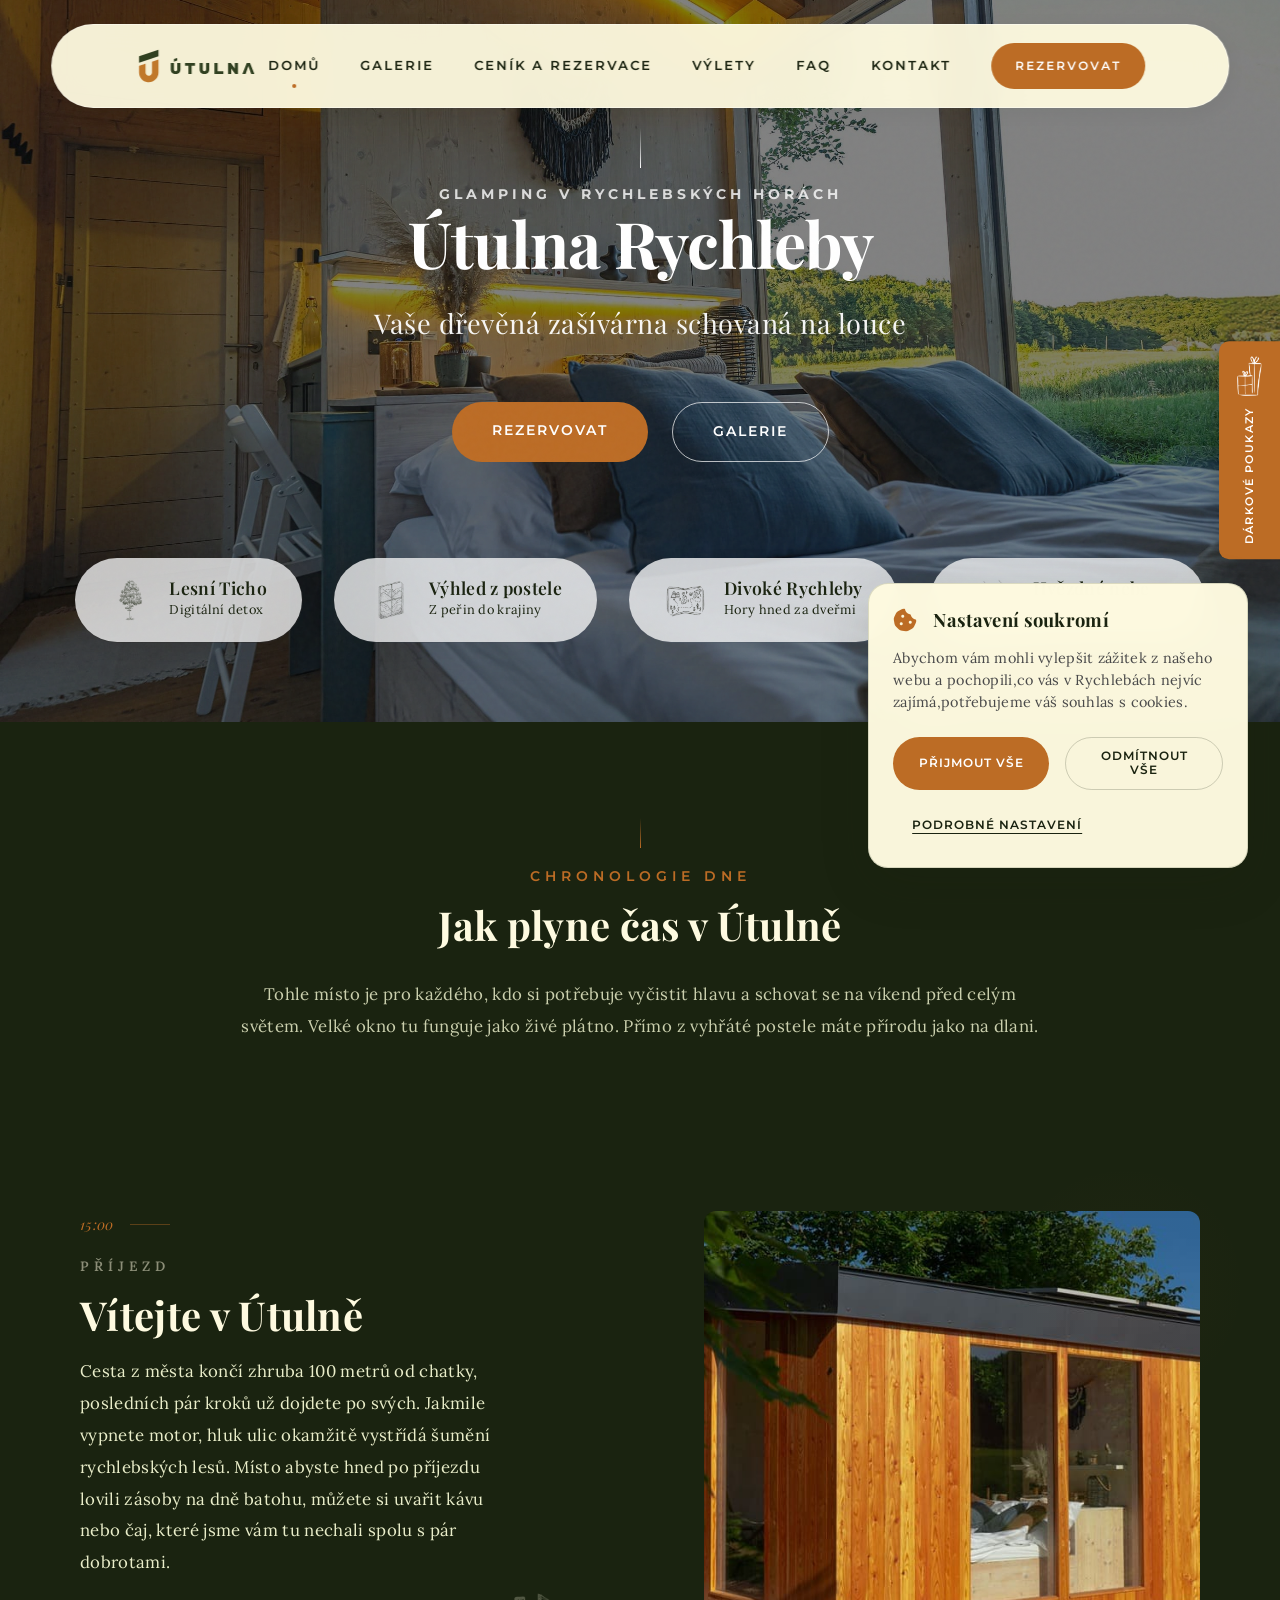
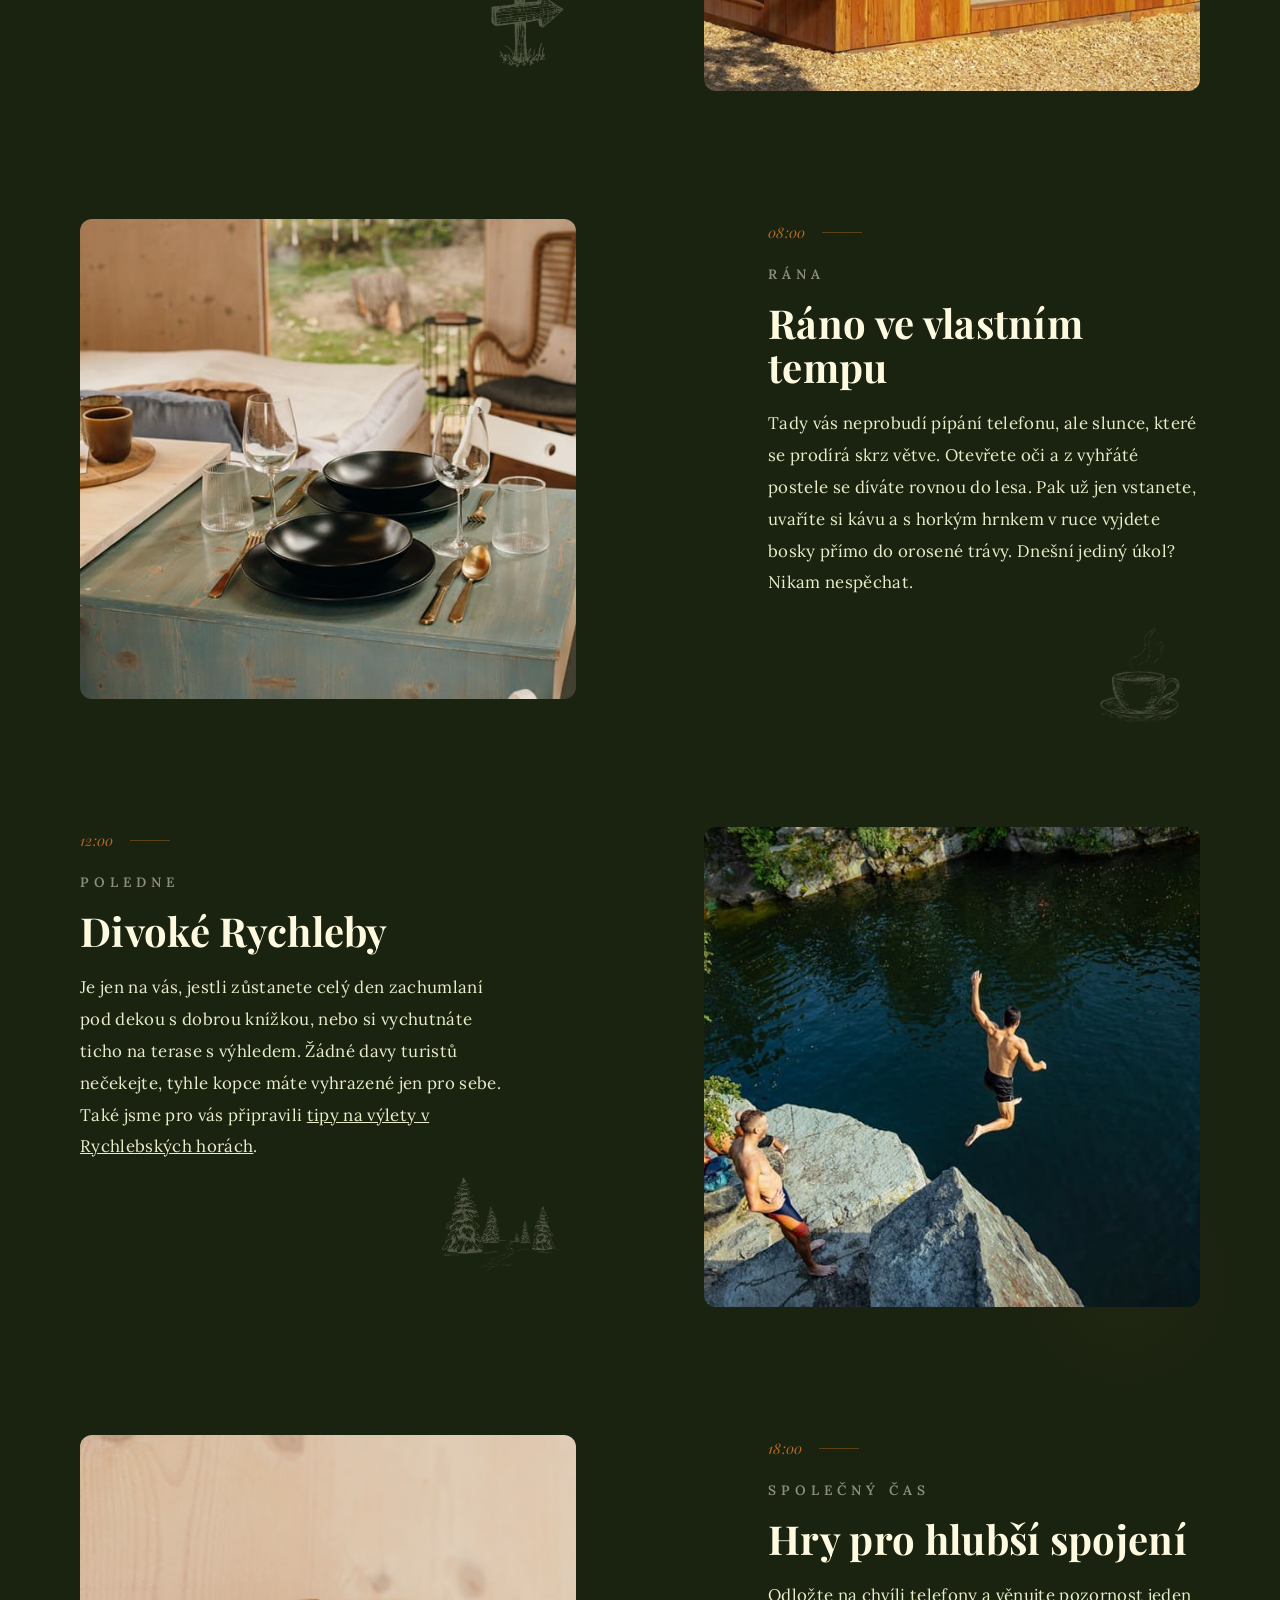
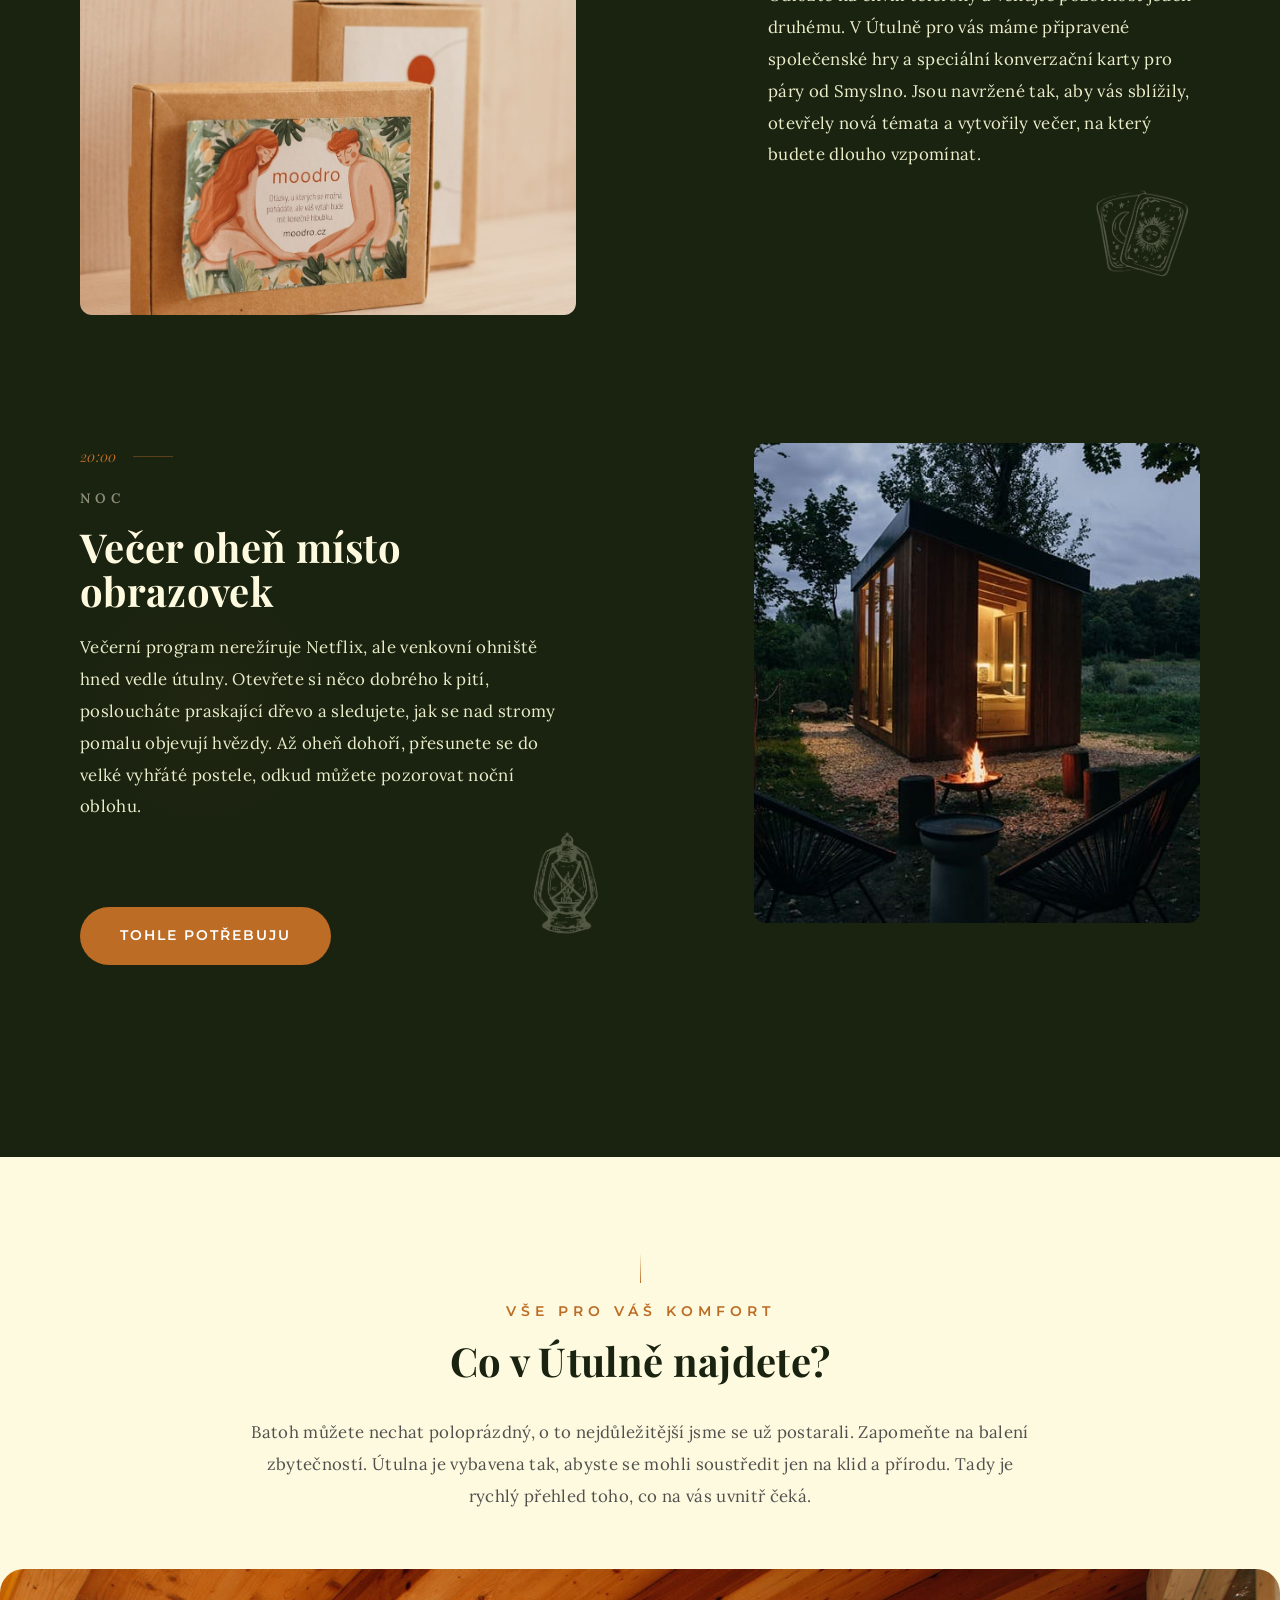
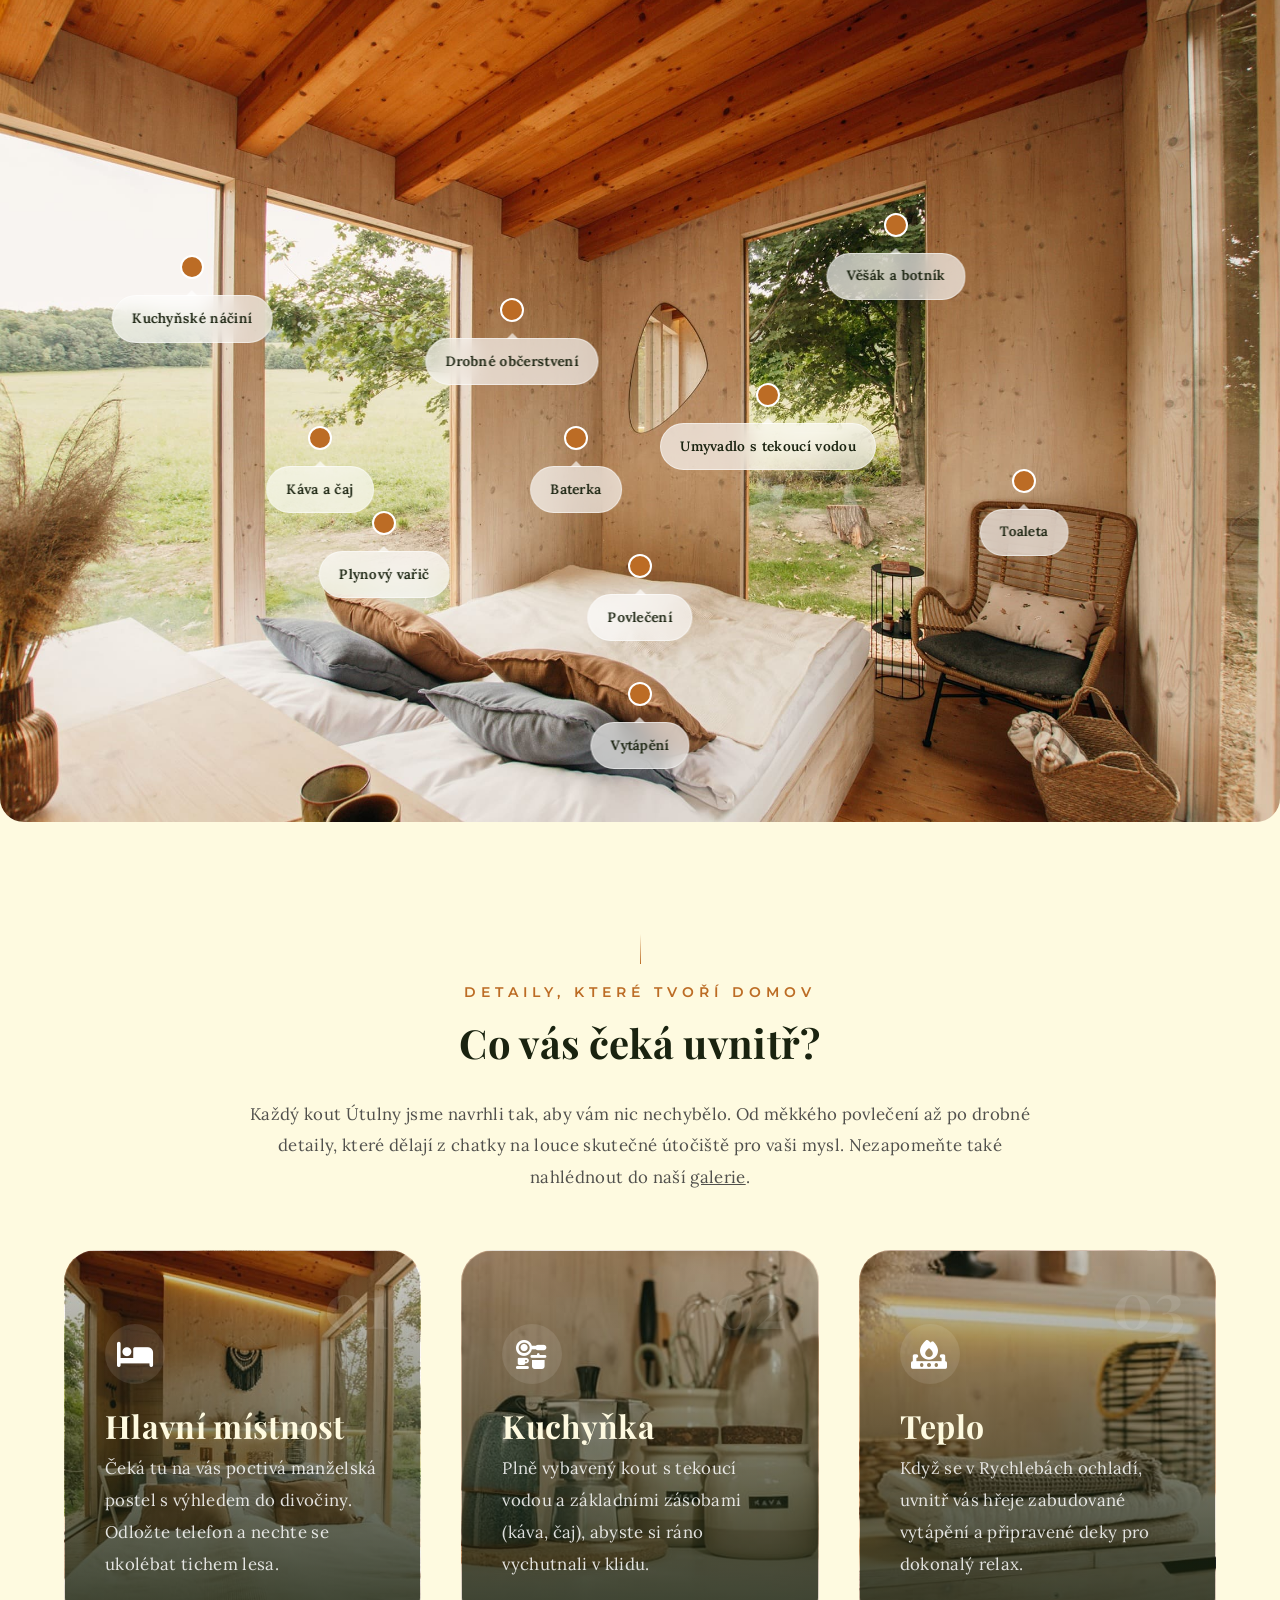
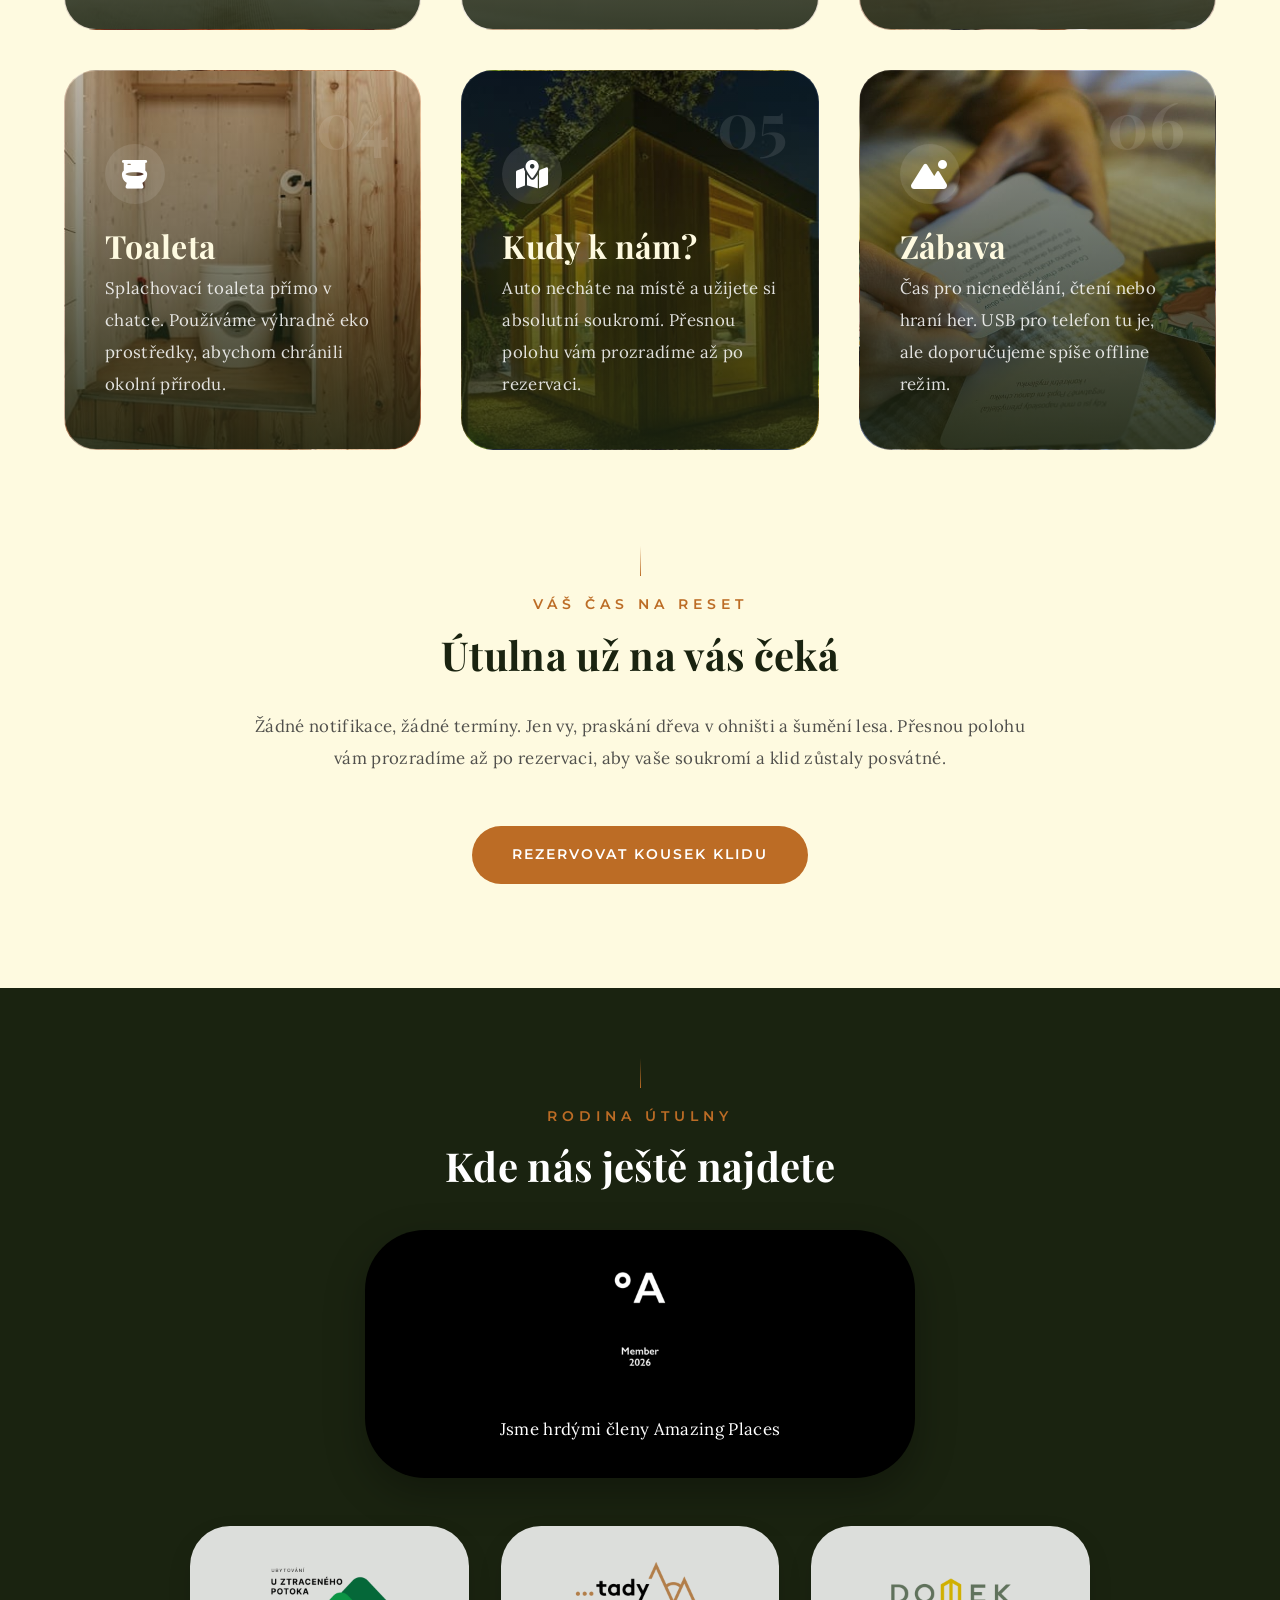
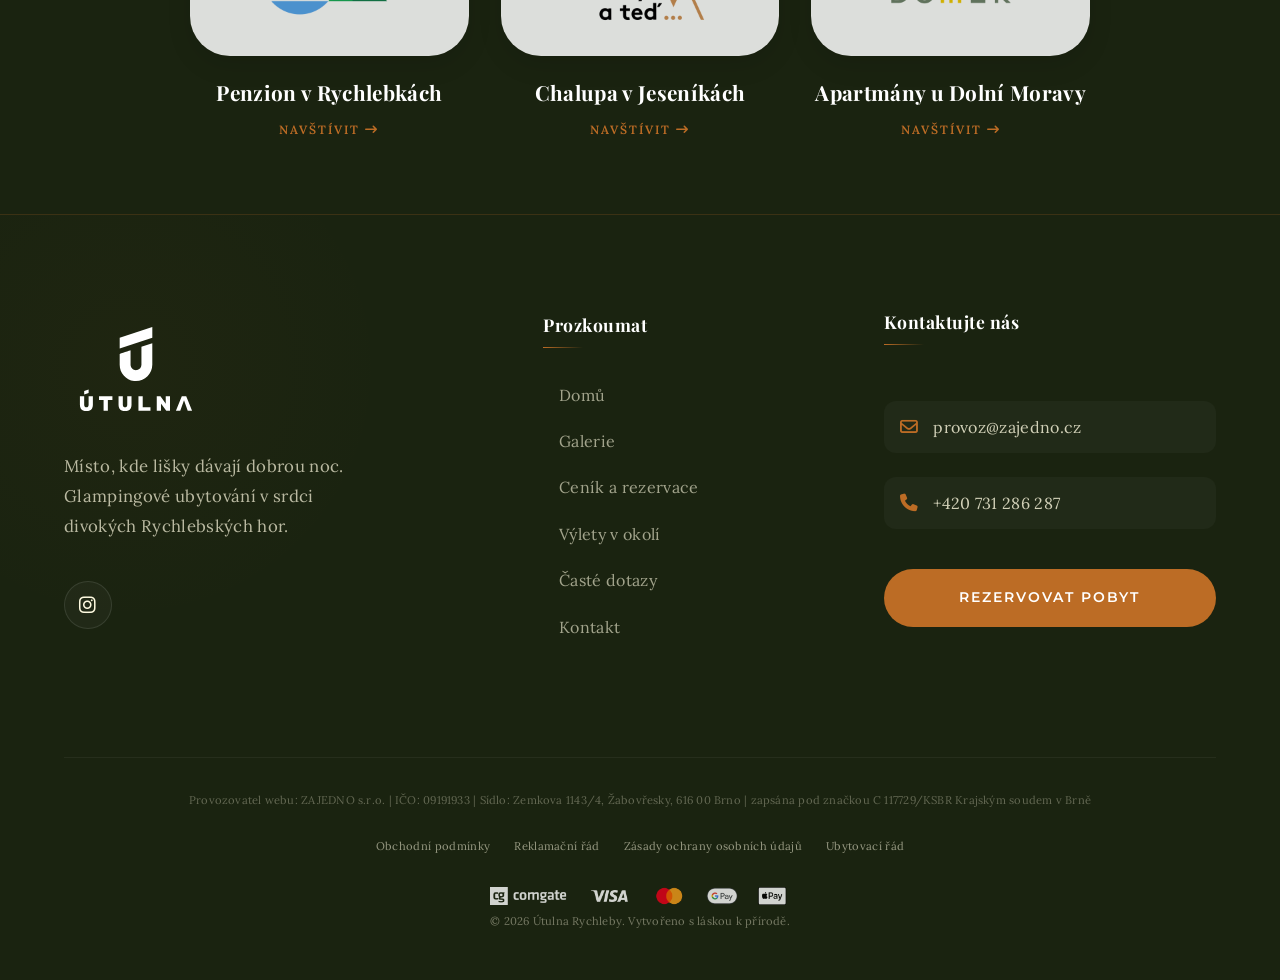
==== index.html @ 9d8ac763 "perf: WebP verze obrazku, rozmery img a poradi nadpisu Vykon: - Vygenerovany WebP verze vsech pouziv" ====
<!DOCTYPE html>
<html lang="cs">

<head>
    <meta charset="UTF-8">
    <meta name="viewport" content="width=device-width, initial-scale=1.0">
    <title>Útulna Rychleby | Glamping v divočině</title>
    <meta name="description"
        content="Netradiční ubytování v Rychlebských horách. Útulna schovaná na louce, bez notifikací, jen šumění lesa.">

    <!-- Preconnect for external resources -->
    <link rel="preconnect" href="https://fonts.googleapis.com">
    <link rel="preconnect" href="https://fonts.gstatic.com" crossorigin>
    <link rel="preconnect" href="https://cdnjs.cloudflare.com">

    <!-- Preload critical CSS -->
    <link rel="preload" href="css/style.min.css" as="style">

    <!-- Critical CSS - load synchronously -->
    <link rel="stylesheet" href="css/style.min.css">
    <link rel="stylesheet" href="css/cookie-banner.min.css">

    <!-- Favicon -->
    <link rel="icon" type="image/svg+xml" href="favicon.svg">

    <!-- Non-critical CSS - load asynchronously -->
    <link rel="preload" as="style" href="https://fonts.googleapis.com/css2?family=Lora:wght@400;500;600&family=Montserrat:wght@300;400;600&family=Playfair+Display:ital,wght@0,400;0,700;1,400&display=swap">
    <link rel="preload" as="style" href="https://cdnjs.cloudflare.com/ajax/libs/font-awesome/6.4.0/css/all.min.css" crossorigin="anonymous">
    <link rel="stylesheet" href="https://cdnjs.cloudflare.com/ajax/libs/font-awesome/6.4.0/css/all.min.css" media="print" data-async-css integrity="sha512-iecdLmaskl7CVkqkXNQ/ZH/XLlvWZOJyj7Yy7tcenmpD1ypASozpmT/E0iPtmFIB46ZmdtAc9eNBvH0H/ZpiBw==" crossorigin="anonymous" referrerpolicy="no-referrer">
    <noscript><link rel="stylesheet" href="https://cdnjs.cloudflare.com/ajax/libs/font-awesome/6.4.0/css/all.min.css" integrity="sha512-iecdLmaskl7CVkqkXNQ/ZH/XLlvWZOJyj7Yy7tcenmpD1ypASozpmT/E0iPtmFIB46ZmdtAc9eNBvH0H/ZpiBw==" crossorigin="anonymous" referrerpolicy="no-referrer"></noscript>
    <link href="https://fonts.googleapis.com/css2?family=Lora:wght@400;500;600&family=Montserrat:wght@300;400;600&family=Playfair+Display:ital,wght@0,400;0,700;1,400&display=swap" rel="stylesheet" media="print" data-async-css>
    <noscript><link
        href="https://fonts.googleapis.com/css2?family=Lora:wght@400;500;600&family=Montserrat:wght@300;400;600&family=Playfair+Display:ital,wght@0,400;0,700;1,400&display=swap"
        rel="stylesheet"></noscript>
    <script src="js/async-css.min.js" defer></script>

    <link rel="canonical" href="https://utulna-rychleby.cz/">

    <!-- Open Graph -->
    <meta property="og:type" content="website">
    <meta property="og:url" content="https://utulna-rychleby.cz/">
    <meta property="og:title" content="Útulna Rychleby | Glamping v divočině">
    <meta property="og:description" content="Netradiční ubytování v Rychlebských horách. Útulna schovaná na louce, bez notifikací, jen šumění lesa.">
    <meta property="og:image" content="https://utulna-rychleby.cz/Obrazky/nahled%20socialni%20site.jpg">
    <meta property="og:locale" content="cs_CZ">
    <script src="js/consent-init.min.js"></script>

    <!-- Structured Data -->
    <script type="application/ld+json">
    {
      "@context": "https://schema.org",
      "@graph": [
        {
          "@type": "WebSite",
          "@id": "https://utulna-rychleby.cz/#website",
          "url": "https://utulna-rychleby.cz",
          "name": "Útulna Rychleby",
          "description": "Netradiční ubytování v Rychlebských horách. Útulna schovaná na louce, bez notifikací, jen šumění lesa.",
          "inLanguage": "cs"
        },
        {
          "@type": "Campground",
          "@id": "https://utulna-rychleby.cz/#business",
          "name": "Útulna Rychleby",
          "description": "Glampingové ubytování v srdci divokých Rychlebských hor. Dřevěná chatka na louce pro dva, s ohništěm, kuchyňkou a výhledem do lesa.",
          "url": "https://utulna-rychleby.cz",
          "telephone": "+420731286287",
          "email": "provoz@zajedno.cz",
          "image": "https://utulna-rychleby.cz/Obrazky/uvodni.jpeg",
          "priceRange": "2550 CZK / noc",
          "address": {
            "@type": "PostalAddress",
            "addressLocality": "Vápenná",
            "postalCode": "790 64",
            "addressCountry": "CZ",
            "addressRegion": "Olomoucký kraj"
          },
          "geo": {
            "@type": "GeoCoordinates",
            "latitude": "50.2833",
            "longitude": "17.0600"
          },
          "amenityFeature": [
            { "@type": "LocationFeatureSpecification", "name": "Ohniště", "value": true },
            { "@type": "LocationFeatureSpecification", "name": "Kuchyňka", "value": true },
            { "@type": "LocationFeatureSpecification", "name": "Ložnice pro 2 osoby", "value": true },
            { "@type": "LocationFeatureSpecification", "name": "Toaleta", "value": true },
            { "@type": "LocationFeatureSpecification", "name": "Vytápění", "value": true },
            { "@type": "LocationFeatureSpecification", "name": "USB nabíjení", "value": true }
          ],
          "numberOfRooms": 1,
          "petsAllowed": false,
          "sameAs": [
            "https://www.facebook.com",
            "https://www.instagram.com"
          ]
        },
        {
          "@type": "BreadcrumbList",
          "itemListElement": [
            {
              "@type": "ListItem",
              "position": 1,
              "name": "Domů",
              "item": "https://utulna-rychleby.cz"
            }
          ]
        }
      ]
    }
    </script>
</head>

<body>

    <!-- Floating Voucher Side Tab -->
    <a href="darkove-poukazy.html" class="voucher-side-tab" aria-label="Dárkové poukazy">
        <img src="Obrazky/ikona darkove poukazy.png" alt="" aria-hidden="true" width="486" height="513">
        <span>Dárkové poukazy</span>
    </a>

    <header>
        <div class="container nav-container">
            <a href="/" class="logo">
                <img src="Obrazky/Utulna loho do hlavicky.svg" alt="Útulna Rychleby">
            </a>
            <div class="hamburger">
                <span></span>
                <span></span>
                <span></span>
            </div>
            <nav class="nav-menu">
                <a href="/" class="nav-link active">Domů</a>
                <a href="galerie.html" class="nav-link">Galerie</a>
                <a href="cenik.html" class="nav-link">Ceník a rezervace</a>
                <a href="tipy-na-vylety.html" class="nav-link">Výlety</a>
                <a href="caste-dotazy.html" class="nav-link">FAQ</a>
                <a href="kontakt.html" class="nav-link">Kontakt</a>
                <a href="cenik.html#booking-section" class="nav-link btn btn-primary">Rezervovat</a>
            </nav>
        </div>
    </header>

    <main>
        <!-- Unified Cinematic Hero -->
        <section class="subpage-hero hero-home">
            <div class="container fade-in">
                <div class="editorial-line"></div>
                <h1 class="editorial-tag">Glamping v Rychlebských horách</h1>
                <h2>Útulna Rychleby</h2>
                <h3 class="hero-lead">Vaše dřevěná zašívárna schovaná na louce</h3>
                <div class="hero-btns">
                    <a href="cenik.html#booking-section" class="btn btn-primary">Rezervovat</a>
                    <a href="galerie.html" class="btn btn-secondary">Galerie</a>
                </div>

                <!-- Interactive Nature Features -->
                <div class="hero-features">
                    <a href="#welcome" class="feature-pill">
                        <div class="feature-circle">
                            <img src="Obrazky/ikona 1.png" alt="" aria-hidden="true" width="486" height="513">
                        </div>
                        <div class="feature-text">
                            <h4>Lesní Ticho</h4>
                            <span>Digitální detox</span>
                        </div>
                    </a>

                    <a href="#morning" class="feature-pill">
                        <div class="feature-circle">
                            <img src="Obrazky/ikona 2.png" alt="" aria-hidden="true" width="486" height="513">
                        </div>
                        <div class="feature-text">
                            <h4>Výhled z postele</h4>
                            <span>Z peřin do krajiny</span>
                        </div>
                    </a>

                    <a href="#nature" class="feature-pill">
                        <div class="feature-circle">
                            <img src="Obrazky/ikona 3.png" alt="" aria-hidden="true" width="486" height="513">
                        </div>
                        <div class="feature-text">
                            <h4>Divoké Rychleby</h4>
                            <span>Hory hned za dveřmi</span>
                        </div>
                    </a>

                    <a href="#evening" class="feature-pill">
                        <div class="feature-circle">
                            <img src="Obrazky/ikona 4.png" alt="" aria-hidden="true" width="486" height="513">
                        </div>
                        <div class="feature-text">
                            <h4>Hvězdné nebe</h4>
                            <span>Bez světelného smogu</span>
                        </div>
                    </a>
                </div>
        </section>



        <!-- The Experience: Editorial Story Section -->
        <section id="experience-lifestyle" class="ref-timeline">
            <div class="ref-wrapper">
                <div class="editorial-header fade-in">
                    <div class="editorial-line"></div>
                    <span class="editorial-tag">Chronologie dne</span>
                    <h2>Jak plyne čas v Útulně</h2>
                    <div class="editorial-intro">

                        <p>Tohle místo je pro každého, kdo si potřebuje vyčistit hlavu a schovat se na víkend před celým
                            světem. Velké okno tu funguje jako živé plátno. Přímo z vyhřáté postele máte přírodu jako na
                            dlani.</p>
                    </div>
                </div>

                <!-- Timeline removed per user request -->

                <!-- STEP 1: Top Left Text, Top Right Image -->
                <div id="welcome" class="ref-item item-1 fade-in">
                    <div class="ref-text-box">
                        <div class="time-tag">15:00</div>
                        <span class="ref-label">Příjezd</span>
                        <h3>Vítejte v Útulně</h3>
                        <p>Cesta z města končí zhruba 100 metrů od chatky, posledních pár kroků už dojdete po svých.
                            Jakmile vypnete motor, hluk ulic okamžitě vystřídá šumění
                            rychlebských lesů. Místo abyste hned po příjezdu lovili zásoby na dně batohu, můžete si
                            uvařit kávu nebo čaj, které jsme vám tu nechali spolu s pár dobrotami.</p>
                        <img src="Obrazky/ikona vitejte.png" alt="" aria-hidden="true" class="ref-icon-img" loading="lazy" width="486" height="513">
                    </div>
                    <div class="ref-img-box">
                        <img src="Obrazky/vitejte%20v%20utulne.jpeg" alt="Vítejte v Útulně"
                            class="vertical-img shadow-img" loading="lazy" width="843" height="562">
                    </div>
                </div>

                <!-- STEP 2: Middle Right Text, Middle Left Image -->
                <div id="morning" class="ref-item item-2 fade-in">
                    <div class="ref-img-box">
                        <img src="Obrazky/rano%20ve%20vlastnim%20tempu.jpeg" alt="Ráno ve vlastním tempu"
                            class="landscape-img shadow-img" loading="lazy" width="859" height="572">
                    </div>
                    <div class="ref-text-box text-right-align">
                        <div class="time-tag">08:00</div>
                        <span class="ref-label">Rána</span>
                        <h3>Ráno ve vlastním tempu</h3>
                        <p>Tady vás neprobudí pípání telefonu, ale slunce, které se prodírá skrz větve. Otevřete oči a z
                            vyhřáté postele se díváte rovnou do lesa. Pak už jen vstanete, uvaříte si kávu a s horkým
                            hrnkem v ruce vyjdete bosky přímo do orosené trávy. Dnešní jediný úkol? Nikam nespěchat.</p>
                        <img src="Obrazky/ikona rano ve vlastnim tempu.png" alt="" aria-hidden="true" class="ref-icon-img" loading="lazy" width="486" height="513">
                    </div>
                </div>

                <!-- STEP 3: Bottom Left Text, Bottom Right Image -->
                <div id="nature" class="ref-item item-3 fade-in">
                    <div class="ref-text-box">
                        <div class="time-tag">12:00</div>
                        <span class="ref-label">Poledne</span>
                        <h3>Divoké Rychleby</h3>
                        <p>Je jen na vás, jestli zůstanete celý den zachumlaní pod dekou s dobrou knížkou, nebo si
                            vychutnáte ticho na terase s výhledem. Žádné davy turistů nečekejte, tyhle kopce máte
                            vyhrazené jen pro sebe. Také jsme pro vás připravili <a href="tipy-na-vylety.html"
                                style="color: inherit; text-decoration: underline;">tipy na výlety v Rychlebských
                                horách</a>.</p>
                        <img src="Obrazky/ikona divoke rychleby.png" alt="" aria-hidden="true" class="ref-icon-img" loading="lazy" width="486" height="513">
                    </div>
                    <div class="ref-img-box">
                        <img src="Obrazky/zatopene%20lomy.jpeg" alt="Zatopené lomy v Rychlebech"
                            class="vertical-img shadow-img" loading="lazy" width="825" height="550">
                    </div>
                </div>

                <!-- STEP 4: Společenské hry -->
                <div class="ref-item item-4 fade-in">
                    <div class="ref-img-box">
                        <img src="Obrazky/hry%20pro%20pary.jpeg" alt="Společenské hry v Útulně"
                            class="landscape-img shadow-img" loading="lazy" width="1145" height="1717">
                    </div>
                    <div class="ref-text-box text-right-align">
                        <div class="time-tag">18:00</div>
                        <span class="ref-label">Společný čas</span>
                        <h3>Hry pro hlubší spojení</h3>
                        <p>Odložte na chvíli telefony a věnujte pozornost jeden druhému. V Útulně pro vás máme
                            připravené společenské hry a speciální konverzační karty pro páry od Smyslno. Jsou navržené
                            tak, aby vás sblížily, otevřely nová témata a vytvořily večer, na který budete dlouho
                            vzpomínat.</p>
                        <img src="Obrazky/ikona hry pro hlubsi spojeni .png" alt="" aria-hidden="true" class="ref-icon-img" loading="lazy" width="486" height="513">
                    </div>
                </div>

                <!-- STEP 5: Ohniště -->
                <div id="evening" class="ref-item item-5 fade-in">
                    <div class="ref-text-box">
                        <div class="time-tag">20:00</div>
                        <span class="ref-label">Noc</span>
                        <h3>Večer oheň místo obrazovek</h3>
                        <p>Večerní program nerežíruje Netflix, ale venkovní ohniště hned vedle útulny. Otevřete si něco
                            dobrého k pití, posloucháte praskající dřevo a sledujete, jak se nad stromy pomalu objevují
                            hvězdy. Až oheň dohoří, přesunete se do velké vyhřáté postele, odkud můžete pozorovat noční
                            oblohu.</p>
                        <img src="Obrazky/ikona ohen misto obrazovek.png" alt="" aria-hidden="true" class="ref-icon-img" loading="lazy" width="486" height="513">
                    </div>
                    <div class="ref-img-box">
                        <img src="Obrazky/ohen%20misto%20obrazovek.jpeg" alt="Oheň místo obrazovek"
                            class="landscape-img shadow-img" loading="lazy" width="823" height="548">
                    </div>
                    <a href="cenik.html" class="btn btn-primary story-btn">Tohle potřebuju</a>
                </div>

            </div>
        </section>

        <!-- Features Header: Editorial Lead -->
        <section id="features-intro" class="container fade-in">
            <div class="editorial-header">
                <div class="editorial-line"></div>
                <span class="editorial-tag">Vše pro váš komfort</span>
                <h2 class="text-center">Co v Útulně najdete?</h2>
                <div class="editorial-intro">
                    <p>Batoh můžete nechat poloprázdný, o to nejdůležitější jsme se už postarali. Zapomeňte na balení
                        zbytečností. Útulna je vybavena tak, abyste se mohli soustředit jen na klid a přírodu. Tady je
                        rychlý přehled toho, co na vás uvnitř čeká.</p>
                </div>
            </div>
        </section>

        <!-- Pin Spotlight Section (Full Width) -->
        <section class="pin-section fade-in">
            <div style="position: relative;">
                <img src="Obrazky/piny.jpeg" alt="Vybavení Útulny" class="pin-bg-img" loading="lazy" width="2281" height="1520">

                <!-- 1. Kuchyňské náčiní -->
                <div id="pin-kuchyne" class="pin-marker" style="top: 35%; left: 15%;">
                    <div class="pin-dot"></div>
                    <div class="pin-label">Kuchyňské náčiní</div>
                </div>
                <!-- 2. Káva a čaj -->
                <div id="pin-kava" class="pin-marker" style="top: 55%; left: 25%;">
                    <div class="pin-dot"></div>
                    <div class="pin-label">Káva a čaj</div>
                </div>
                <!-- 3. Plynový vařič -->
                <div id="pin-varic" class="pin-marker" style="top: 65%; left: 30%;">
                    <div class="pin-dot"></div>
                    <div class="pin-label">Plynový vařič</div>
                </div>
                <!-- 4. Toaleta -->
                <div id="pin-toaleta" class="pin-marker" style="top: 60%; left: 80%;">
                    <div class="pin-dot"></div>
                    <div class="pin-label">Toaleta</div>
                </div>
                <!-- 5. Drobné občerstvení -->
                <div id="pin-obcerstveni" class="pin-marker" style="top: 40%; left: 40%;">
                    <div class="pin-dot"></div>
                    <div class="pin-label">Drobné občerstvení</div>
                </div>
                <!-- 6. Povlečení -->
                <div id="pin-povleceni" class="pin-marker" style="top: 70%; left: 50%;">
                    <div class="pin-dot"></div>
                    <div class="pin-label">Povlečení</div>
                </div>
                <!-- 7. Umyvadlo s tekoucí vodou -->
                <div id="pin-voda" class="pin-marker" style="top: 50%; left: 60%;">
                    <div class="pin-dot"></div>
                    <div class="pin-label">Umyvadlo s tekoucí vodou</div>
                </div>
                <!-- 8. Vytápění -->
                <div id="pin-vytapeni" class="pin-marker" style="top: 85%; left: 50%;">
                    <div class="pin-dot"></div>
                    <div class="pin-label">Vytápění</div>
                </div>
                <!-- 9. Věšák a botník -->
                <div id="pin-vesak" class="pin-marker" style="top: 30%; left: 70%;">
                    <div class="pin-dot"></div>
                    <div class="pin-label">Věšák a botník</div>
                </div>
                <!-- 10. Baterka -->
                <div id="pin-baterka" class="pin-marker" style="top: 55%; left: 45%;">
                    <div class="pin-dot"></div>
                    <div class="pin-label">Baterka</div>
                </div>
            </div>
        </section>

        <!-- Interior Intro: Editorial Transition -->
        <section id="amenities-intro" class="container fade-in" style="padding-top: 5rem; margin-bottom: 0;">
            <div class="editorial-header">
                <div class="editorial-line"></div>
                <span class="editorial-tag">Detaily, které tvoří domov</span>
                <h2>Co vás čeká uvnitř?</h2>
                <div class="editorial-intro">
                    <p>Každý kout Útulny jsme navrhli tak, aby vám nic nechybělo. Od měkkého povlečení až po drobné
                        detaily, které dělají z chatky na louce skutečné útočiště pro vaši mysl. Nezapomeňte také
                        nahlédnout do naší <a href="galerie.html"
                            style="color: inherit; text-decoration: underline;">galerie</a>.</p>
                </div>
            </div>
        </section>

        <!-- Detailed Amenities Info Section (Cinematic Gallery Style) -->
        <section class="details-section container fade-in">
            <div class="details-grid">
                <div class="detail-block" style="background-image: url('Obrazky/hlavni%20mistnost.jpeg');">
                    <span class="block-number">01</span>
                    <i class="fa-solid fa-bed"></i>
                    <h3>Hlavní místnost</h3>
                    <p>Čeká tu na vás poctivá manželská postel s výhledem do divočiny. Odložte telefon a nechte se
                        ukolébat tichem lesa.</p>
                </div>

                <div class="detail-block" style="background-image: url('Obrazky/kuchynka.jpeg');">
                    <span class="block-number">02</span>
                    <i class="fa-solid fa-kitchen-set"></i>
                    <h3>Kuchyňka</h3>
                    <p>Plně vybavený kout s tekoucí vodou a základními zásobami (káva, čaj), abyste si ráno
                        vychutnali v klidu.</p>
                </div>

                <div class="detail-block" style="background-image: url('Obrazky/teplo.jpg');">
                    <span class="block-number">03</span>
                    <i class="fa-solid fa-fire-burner"></i>
                    <h3>Teplo</h3>
                    <p>Když se v Rychlebách ochladí, uvnitř vás hřeje zabudované vytápění a připravené deky pro dokonalý
                        relax.</p>
                </div>

                <div class="detail-block" style="background-image: url('Obrazky/toaleta.jpg');">
                    <span class="block-number">04</span>
                    <i class="fa-solid fa-toilet"></i>
                    <h3>Toaleta</h3>
                    <p>Splachovací toaleta přímo v chatce. Používáme výhradně eko prostředky, abychom chránili okolní
                        přírodu.</p>
                </div>

                <div class="detail-block" style="background-image: url('Obrazky/kudy%20k%20nam.jpeg');">
                    <span class="block-number">05</span>
                    <i class="fa-solid fa-map-location-dot"></i>
                    <h3>Kudy k nám?</h3>
                    <p>Auto necháte na místě a užijete si absolutní soukromí. Přesnou polohu vám prozradíme až po
                        rezervaci.</p>
                </div>

                <div class="detail-block" style="background-image: url('Obrazky/zabava.jpeg');">
                    <span class="block-number">06</span>
                    <i class="fa-solid fa-mountain-sun"></i>
                    <h3>Zábava</h3>
                    <p>Čas pro nicnedělání, čtení nebo hraní her. USB pro telefon tu je, ale doporučujeme spíše offline
                        režim.</p>
                </div>
            </div>
        </section>

        <section class="footer-cta-editorial fade-in">
            <div class="container">
                <div class="editorial-header">
                    <div class="editorial-line"></div>
                    <span class="editorial-tag">Váš čas na reset</span>
                    <h2>Útulna už na vás čeká</h2>
                    <div class="editorial-intro">
                        <p>Žádné notifikace, žádné termíny. Jen vy, praskání dřeva v ohništi a šumění lesa. Přesnou
                            polohu
                            vám prozradíme až po rezervaci, aby vaše soukromí a klid zůstaly posvátné.</p>
                    </div>
                    <div class="editorial-cta-wrapper">
                        <a href="cenik.html#booking-section" class="btn btn-primary">Rezervovat kousek klidu</a>
                    </div>
                </div>
            </div>
        </section>

        <section class="partners-premium-section fade-in">
            <div class="container">
                <div class="editorial-header">
                    <div class="editorial-line"></div>
                    <span class="editorial-tag">Rodina Útulny</span>
                    <h2 class="text-center">Kde nás ještě najdete</h2>
                </div>

                <!-- Amazing Places Spotlight -->
                <div class="amazing-spotlight">
                    <a href="https://www.amazingplaces.cz/cs/kouzelna-mista/ootoolno-zem-?s=3qonv6vy" target="_blank" rel="noopener" class="ap-logo-link">
                        <img src="Obrazky/Amazing_places_kontakty.png" alt="Amazing Places" loading="lazy" width="1080" height="1440">
                    </a>
                    <div class="spotlight-text">
                        <p>Jsme hrdými členy Amazing Places</p>
                    </div>
                </div>

                <div class="partners-grid">
                    <a href="https://uztracenehopotoka.cz/" target="_blank" rel="noopener" class="partner-card">
                        <div class="logo-container">
                            <img src="Obrazky/UZP_LOGO.png" alt="Penzion v Rychlebkách" loading="lazy" width="1920" height="1080">
                        </div>
                        <h3>Penzion v Rychlebkách</h3>
                        <span class="partner-meta">Navštívit <i class="fa-solid fa-arrow-right-long"></i></span>
                    </a>

                    <a href="https://chalupa-lipova.cz/" target="_blank" rel="noopener" class="partner-card">
                        <div class="logo-container">
                            <img src="Obrazky/CHTT_LOGO.png" alt="Chalupa v Jeseníkách" loading="lazy" width="1920" height="1080">
                        </div>
                        <h3>Chalupa v Jeseníkách</h3>
                        <span class="partner-meta">Navštívit <i class="fa-solid fa-arrow-right-long"></i></span>
                    </a>

                    <a href="https://domek-pisarov.cz/" target="_blank" rel="noopener" class="partner-card">
                        <div class="logo-container">
                            <img src="Obrazky/DOMEK_LOGO.png" alt="Apartmány u Dolní Moravy" loading="lazy" width="1920" height="1080">
                        </div>
                        <h3>Apartmány u Dolní Moravy</h3>
                        <span class="partner-meta">Navštívit <i class="fa-solid fa-arrow-right-long"></i></span>
                    </a>
                </div>
            </div>
        </section>

    </main>

    <footer class="site-footer">
        <div class="container footer-grid">
            <div class="footer-brand">
                <a href="/" class="footer-logo-link">
                    <img src="Obrazky/Utulna_basic_white.svg" alt="Útulna Rychleby" class="footer-logo">
                </a>
                <p>Místo, kde lišky dávají dobrou noc. Glampingové ubytování v srdci divokých Rychlebských hor.</p>

                <div class="footer-socials">
                    <a href="https://www.instagram.com/utulna_rychleby/" target="_blank" rel="noopener noreferrer" aria-label="Instagram" class="social-icon">
                        <i class="fa-brands fa-instagram"></i>
                    </a>
                </div>
            </div>

            <div class="footer-nav">
                <h3>Prozkoumat</h3>
                <ul>
                    <li><a href="/">Domů</a></li>
                    <li><a href="galerie.html">Galerie</a></li>
                    <li><a href="cenik.html">Ceník a rezervace</a></li>
                    <li><a href="tipy-na-vylety.html">Výlety v okolí</a></li>
                    <li><a href="caste-dotazy.html">Časté dotazy</a></li>
                    <li><a href="kontakt.html">Kontakt</a></li>
                </ul>
            </div>

            <div class="footer-contact">
                <h3>Kontaktujte nás</h3>
                <a href="mailto:provoz@zajedno.cz" class="contact-item">
                    <i class="fa-regular fa-envelope"></i>
                    <span>provoz@zajedno.cz</span>
                </a>
                <a href="tel:+420731286287" class="contact-item">
                    <i class="fa-solid fa-phone"></i>
                    <span>+420 731 286 287</span>
                </a>
                <a href="cenik.html#booking-section" class="btn btn-primary footer-cta">Rezervovat pobyt</a>
            </div>
        </div>

        <div class="footer-bottom container">
            <div class="footer-operator">
                <p>Provozovatel webu: ZAJEDNO s.r.o. | IČO: 09191933 | Sídlo: Zemkova 1143/4, Žabovřesky, 616 00 Brno
                    | zapsána pod značkou C 117729/KSBR Krajským soudem v Brně</p>
            </div>
            <div class="footer-legal">
                <a href="dokumenty/vop.pdf" target="_blank" rel="noopener">Obchodní podmínky</a>
                <a href="dokumenty/reklamacni-rad.pdf" target="_blank" rel="noopener">Reklamační řád</a>
                <a href="dokumenty/gdpr.pdf" target="_blank" rel="noopener">Zásady ochrany osobních údajů</a>
                <a href="dokumenty/ubytovaci-rad.pdf" target="_blank" rel="noopener">Ubytovací řád</a>
            </div>
            <div class="footer-payment" style="margin-top: 1.5rem; display: flex; justify-content: center;">
                <a href="https://www.comgate.cz/cz/platebni-brana" target="_blank" rel="noopener" style="display: block;">
                    <img src="Obrazky/paticka-comgate-tmava.png" alt="Platební brána Comgate" class="comgate-logo" width="2200" height="200">
                </a>
            </div>
            <p>&copy; <span id="current-year">2026</span> Útulna Rychleby. Vytvořeno s láskou k přírodě.</p>
        </div>
    </footer>

    <script src="js/script.min.js" defer></script>
    <script src="js/cookie-banner.min.js" defer></script>
</body>

</html>
---- css/style.min.css ----
:root{--color-bg:#fefae0;--color-primary:#1a2310;--color-secondary:#bc6c25;--color-text:#333333;--color-white:#ffffff;--color-card-bg:#ffffff;--color-border:rgba(26,35,16,0.1);--font-base:'Montserrat',sans-serif;--font-body:'Lora',serif;--grid-unit:8px;--border-radius-card:24px;--border-radius-btn:50px;--shadow-sm:none;--shadow-md:none;--transition:0.3s cubic-bezier(0.25,0.8,0.25,1)}*,*::before,*::after{box-sizing:border-box;margin:0;padding:0}html{font-size:100%;scroll-behavior:smooth}body{font-family:var(--font-body);background-color:var(--color-bg);color:var(--color-text);line-height:1.9;letter-spacing:0.02em;overflow-x:hidden}h1,h2,h3,h4,h5,h6{font-family:'Playfair Display',serif;color:var(--color-primary);font-weight:700;line-height:1.2}.subpage-hero h1,.subpage-hero h2,.premium-pricing-card h2,.detail-block h3,#experience-lifestyle h2{color:#fefae0 !important}.subpage-hero h2{color:#ffffff !important;text-align:center}.hero-home h2{color:#ffffff !important}.subpage-hero h2{font-size:clamp(3rem,5vw,4.5rem);letter-spacing:-1px;margin-bottom:1.5rem;line-height:1.1}h1{font-size:clamp(3rem,5vw,4.5rem);letter-spacing:-1px;margin-bottom:1.5rem;line-height:1.1}h2{font-size:2.5rem;margin-bottom:2rem}h3{font-size:1.5rem;margin-bottom:1rem;color:var(--color-secondary)}p{margin-bottom:1.5rem;max-width:65ch;color:#4a4a4a;font-family:var(--font-body);font-size:1.05rem;line-height:1.9;letter-spacing:0.02em;font-weight:400}a{text-decoration:none;color:inherit;transition:var(--transition)}img{max-width:100%;height:auto;border-radius:var(--border-radius-card);display:block}.container{width:90%;max-width:1200px;margin:0 auto;position:relative}.text-center{text-align:center;margin-left:auto;margin-right:auto}.text-center p{margin-left:auto;margin-right:auto}.my-grid{margin:5rem auto}.btn{display:inline-block;padding:1rem 2.5rem;border-radius:var(--border-radius-btn);font-family:var(--font-base);font-size:0.85rem;font-weight:600;text-transform:uppercase;letter-spacing:2px;transition:var(--transition);cursor:pointer;text-align:center}.btn-primary{background-color:var(--color-secondary);color:var(--color-white)}.btn-primary:hover{background-color:#a3561a;transform:translateY(-3px)}.btn-secondary{background-color:transparent;color:var(--color-white);border:1px solid rgba(255,255,255,0.7)}.btn-secondary:hover{background-color:rgba(255,255,255,0.1);transform:translateY(-3px)}header{padding:0.8rem 0;position:fixed;top:1.5rem;left:50%;transform:translateX(-50%);width:92%;max-width:1200px;z-index:1000;background:rgba(254,250,224,0.95);backdrop-filter:blur(15px);-webkit-backdrop-filter:blur(15px);border:1px solid rgba(255,255,255,0.4);border-radius:100px;transition:all 0.5s cubic-bezier(0.23,1,0.32,1);box-shadow:0 4px 20px rgba(26,35,16,0.05)}header.scrolled{width:85%;padding:0.6rem 0;top:1rem;background:rgba(254,250,224,0.98);box-shadow:0 10px 30px rgba(26,35,16,0.12)}@media (max-width:768px){header{top:0.8rem;width:95%;padding:0.5rem 0}header.scrolled{width:98%;top:0.5rem}}.nav-container{display:flex;justify-content:space-between;align-items:center;padding:0.35rem 1.5rem}.logo{display:flex;align-items:center;overflow:visible}.logo img{height:40px;width:auto;display:block}.nav-menu{display:flex;gap:2.5rem;align-items:center}.nav-link{font-family:'Montserrat',sans-serif;font-size:0.8rem;font-weight:600;text-transform:uppercase;letter-spacing:2px;color:var(--color-primary);position:relative;padding:0.5rem 0;transition:all 0.3s}.nav-link:not(.btn)::after{content:'';position:absolute;bottom:-2px;left:50%;width:0;height:4px;background:var(--color-secondary);border-radius:50%;transform:translateX(-50%);transition:all 0.3s;opacity:0}.nav-link:hover{color:var(--color-secondary)}.nav-link:hover::after,.nav-link.active::after{width:4px;opacity:1}.nav-link.btn{padding:0.7rem 1.5rem;background:var(--color-secondary);color:white;border-radius:50px;font-size:0.75rem}.nav-link.btn:hover{background:var(--color-primary)}.hamburger{display:none;cursor:pointer;flex-direction:column;gap:6px}.hamburger span{width:25px;height:2px;background-color:var(--color-primary);transition:0.3s}.hero{min-height:100vh;position:relative;display:flex;flex-direction:column;justify-content:center;align-items:center;text-align:center;overflow:hidden;padding:160px 20px 100px;color:var(--color-white);background-color:#1a1a1a}@media (max-width:768px){.hero{padding:140px 20px 80px}}.hero-bg-img{position:absolute;top:0;left:0;width:100%;height:100%;z-index:-1}.hero-bg-img::after{content:'';position:absolute;top:0;left:0;width:100%;height:100%;background:rgba(0,0,0,0.3);z-index:1}.hero-bg-img img{width:100%;height:100%;object-fit:cover;filter:brightness(0.55);transform:scale(1.05);animation:breathe 20s infinite alternate}@keyframes breathe{from{transform:scale(1.05)}to{transform:scale(1.15)}}.hero-content{position:relative;z-index:2;max-width:900px;padding:2rem}.hero h1{font-size:clamp(3.5rem,8vw,6rem);font-weight:700;color:var(--color-white);margin-bottom:1.5rem;line-height:1.1;letter-spacing:-2px}.hero p{font-size:1.6rem;color:#ffffff;max-width:60ch;margin:0 auto 3rem;font-weight:500}.hero-btns{display:flex;justify-content:center;gap:1.5rem;margin-bottom:4rem}.btn-primary{background:var(--color-secondary);color:white;border:none}.btn-glass{background:rgba(255,255,255,0.1);backdrop-filter:blur(10px);-webkit-backdrop-filter:blur(10px);color:white;border:1px solid rgba(255,255,255,0.3);padding:1rem 2.5rem;border-radius:var(--border-radius-btn);font-weight:500;text-transform:uppercase;letter-spacing:1px;cursor:pointer;transition:0.3s}.btn-glass:hover{background:white;color:var(--color-primary)}.hero-features{display:flex;justify-content:center;gap:2rem;flex-wrap:nowrap;padding-top:2rem;position:relative;z-index:5;width:100%}.feature-pill{background:rgba(255,255,255,0.75);backdrop-filter:blur(30px);-webkit-backdrop-filter:blur(30px);border:none;padding:1.1rem 2.2rem;border-radius:60px;display:flex;align-items:center;gap:18px;cursor:pointer;position:relative;overflow:hidden;transition:all 0.6s cubic-bezier(0.23,1,0.32,1);color:var(--color-primary);text-align:left;box-shadow:0 15px 35px rgba(0,0,0,0.05)}.feature-pill::after{content:'';position:absolute;top:0;left:-100%;width:50%;height:100%;background:linear-gradient(to right,transparent,rgba(255,255,255,0.4),transparent);transform:skewX(-25deg);transition:0s}.feature-pill:hover::after{left:150%;transition:0.7s ease-in-out}.feature-pill:hover{background:rgba(255,255,255,0.7);transform:translateY(-10px);box-shadow:0 30px 60px rgba(0,0,0,0.1)}.feature-pill:hover .feature-text h4,.feature-pill:hover .feature-text span{color:var(--color-primary)}.feature-circle img{width:2.6rem;height:2.6rem;object-fit:contain}.feature-pill:nth-child(4) .feature-circle img{width:3.1rem;height:3.1rem}.feature-circle{display:flex;align-items:center;justify-content:center;font-size:1.6rem;color:var(--color-primary);transition:all 0.4s ease;background:transparent !important;border:none !important;box-shadow:none !important;width:auto;height:auto;padding:0;margin:0}.feature-pill:hover .feature-circle{color:var(--color-secondary);transform:scale(1.1)}.feature-text h4{font-size:1.1rem;margin:0;font-weight:600;color:var(--color-primary)}.feature-text span{font-size:0.8rem;opacity:1;display:block;color:var(--color-primary)}.feature-pill:nth-child(1){animation:float-slow 6s infinite ease-in-out;margin-right:0;margin-left:0}.feature-pill:nth-child(2){animation:float-slow 6s infinite ease-in-out 2s;margin-right:0;margin-left:0}.feature-pill:nth-child(3){animation:float-slow 6s infinite ease-in-out 4s;margin-right:0;margin-left:0}.feature-pill:nth-child(4){animation:float-slow 6s infinite ease-in-out 1s;margin-right:0;margin-left:0}@keyframes float-slow{0%,100%{transform:translateY(0)}50%{transform:translateY(-10px)}}@media (max-width:768px){.hero-features{position:relative;top:0;right:0;left:0;transform:none;flex-direction:column;gap:1rem;width:100%;align-items:center;padding-top:3rem}.feature-pill{width:90%;justify-content:flex-start;margin-right:0 !important;margin-left:0 !important}.hero h1{font-size:3rem}.nav-menu{position:fixed;top:0;left:0;width:100%;height:100vh;background:var(--color-bg);flex-direction:column;justify-content:center;padding:4rem 2rem;transform:translateX(-150%);transition:transform 0.4s cubic-bezier(0.23,1,0.32,1),opacity 0.4s,visibility 0.4s;color:var(--color-primary);z-index:999;opacity:0;visibility:hidden;pointer-events:none}.nav-menu.active{transform:translateX(0);opacity:1;visibility:visible;pointer-events:auto}.nav-container{justify-content:space-between !important;padding-right:20px !important}.hamburger{display:flex;z-index:1001;position:relative;order:2 !important}.hamburger.active span:nth-child(1){transform:rotate(45deg) translate(5px,5px)}.hamburger.active span:nth-child(2){opacity:0}.hamburger.active span:nth-child(3){transform:rotate(-45deg) translate(7px,-7px)}}.timeline-section{padding:4rem 0}.timeline-path{display:none}.timeline-item{display:flex;align-items:center;gap:4rem;margin-bottom:6rem}.timeline-item:nth-child(even){flex-direction:row-reverse}@media (max-width:768px){.timeline-item,.timeline-item:nth-child(even){flex-direction:column-reverse;gap:2rem;margin-bottom:4rem}.timeline-content,.timeline-img-wrapper{width:100%}}.timeline-content{flex:1}.timeline-img-wrapper{flex:1;position:relative}.timeline-img-wrapper img{box-shadow:none;transition:var(--transition)}.timeline-img-wrapper:hover img{transform:scale(1.02)}.features-grid{display:grid;grid-template-columns:repeat(5,1fr);gap:1.5rem;padding:1rem}.feature-card{background:rgba(255,255,255,0.85);backdrop-filter:blur(12px);-webkit-backdrop-filter:blur(12px);border:1px solid rgba(255,255,255,0.9);border-radius:20px;padding:2rem 1rem;text-align:center;transition:all 0.3s ease;display:flex;flex-direction:column;align-items:center;justify-content:center;height:100%}.feature-card:hover{transform:translateY(-5px);background:#ffffff;border-color:#ffffff}.feature-card-icon-wrapper{width:60px;height:60px;background:rgba(255,255,255,0.5);border:1px solid rgba(188,108,37,0.6);border-radius:50%;display:flex;align-items:center;justify-content:center;margin-bottom:1rem;color:var(--color-secondary);font-size:1.5rem;transition:all 0.3s ease}.feature-card:hover .feature-card-icon-wrapper{background:var(--color-secondary);color:#fff;border-color:var(--color-secondary);transform:scale(1.05)}.feature-card h3{font-size:1.05rem;color:#1a2310;margin-bottom:0;font-weight:600}.feature-card p{display:none}@media (max-width:1024px){.features-grid{grid-template-columns:repeat(3,1fr)}}@media (max-width:768px){.features-grid{grid-template-columns:repeat(2,1fr)}}@media (max-width:480px){.features-grid{grid-template-columns:1fr}}.gallery-section-wrapper{position:relative;overflow:hidden;background:#fdfaf4}.gallery-section-wrapper::before{content:"";position:absolute;top:0;left:0;width:100%;height:100%;background-image:url("data:image/svg+xml,%3Csvg viewBox='0 0 200 200' xmlns='http://www.w3.org/2000/svg'%3E%3Cfilter id='noiseFilter'%3E%3CfeTurbulence type='fractalNoise' baseFrequency='0.65' numOctaves='3' stitchTiles='stitch'/%3E%3C/filter%3E%3Crect width='100%25' height='100%25' filter='url(%23noiseFilter)'/%3E%3C/svg%3E");opacity:0.04;pointer-events:none;z-index:5}.gallery-grid{display:grid;grid-template-columns:repeat(4,1fr);grid-auto-rows:260px;grid-auto-flow:dense;gap:1.5rem;padding:2rem 0}.gallery-item{border-radius:var(--border-radius-card);overflow:hidden;position:relative;cursor:pointer;transition:transform 0.8s cubic-bezier(0.23,1,0.32,1)}.gallery-item img{width:100%;height:100%;object-fit:cover;border-radius:var(--border-radius-card);opacity:0.92;filter:contrast(1.02) saturate(0.95);transition:transform 1.2s cubic-bezier(0.23,1,0.32,1),opacity 0.6s ease,filter 0.6s ease}.gallery-item:hover img{transform:scale(1.12);opacity:1;filter:contrast(1.08) saturate(1.05)}.lightbox-modal{position:fixed;top:0;left:0;width:100%;height:100%;background:rgba(10,15,8,0.95);backdrop-filter:blur(15px);-webkit-backdrop-filter:blur(15px);display:none;justify-content:center;align-items:center;z-index:2000}.lightbox-modal.active{display:flex}.lightbox-content{position:relative;max-width:90%;max-height:85vh;display:flex;justify-content:center;align-items:center}.lightbox-content img{max-width:100%;max-height:85vh;border-radius:var(--border-radius-card);animation:lightboxZoom 0.5s cubic-bezier(0.23,1,0.32,1)}@keyframes lightboxZoom{from{opacity:0;transform:scale(0.95)}to{opacity:1;transform:scale(1)}}.lightbox-close{position:absolute;top:-50px;right:0;color:#fff;font-size:2rem;cursor:pointer;opacity:0.6;transition:0.3s}.lightbox-nav{position:fixed;top:50%;width:100%;display:flex;justify-content:space-between;padding:0 40px;pointer-events:none;z-index:2001}.lightbox-arrow{width:60px;height:60px;background:rgba(255,255,255,0.1);backdrop-filter:blur(10px);border:1px solid rgba(255,255,255,0.1);color:#fff;border-radius:50%;display:flex;align-items:center;justify-content:center;font-size:1.2rem;cursor:pointer;pointer-events:auto;transition:all 0.4s}.lightbox-arrow:hover{background:var(--color-secondary);color:white;transform:scale(1.1)}.lightbox-close:hover{opacity:1;transform:rotate(90deg)}@media (max-width:768px){.lightbox-nav{padding:0 15px}.lightbox-arrow{width:50px;height:50px}}.gallery-item.lg{grid-column:span 2;grid-row:span 2}.gallery-item.tall{grid-row:span 2}.gallery-item.wide{grid-column:span 2}@media (max-width:1100px){.gallery-grid{grid-template-columns:repeat(2,1fr);gap:1.5rem}}@media (max-width:600px){.gallery-grid{grid-template-columns:1fr;grid-auto-rows:300px;gap:1rem}.gallery-item.lg,.gallery-item.tall,.gallery-item.wide{grid-column:span 1;grid-row:span 1}}.gallery-item:hover img{transform:scale(1.05)}.footer-cta-editorial{padding:5rem 0 6rem;text-align:center;background:var(--color-bg)}.footer-cta-editorial h2{color:var(--color-primary)}.footer-cta-editorial .editorial-intro p{color:#333333}.editorial-cta-wrapper{margin-top:2.5rem}.footer-cta-editorial .editorial-cta-wrapper{margin-top:1.2rem}.site-footer{background:#1a2310;color:#fefae0;padding:6rem 0 3rem;margin-top:0;position:relative;border-top:1px solid rgba(188,108,37,0.2)}.site-footer::before{content:'';position:absolute;top:0;left:0;width:100%;height:100%;background-image:radial-gradient(circle at 10% 20%,rgba(188,108,37,0.03) 0%,transparent 20%);pointer-events:none}.footer-grid{display:grid;grid-template-columns:1.5fr 1fr 1.2fr;gap:4rem;margin-bottom:5rem;align-items:start;position:relative;z-index:2}.footer-brand{display:flex;flex-direction:column;align-items:flex-start;text-align:left}.footer-logo-link{overflow:visible}.footer-logo{height:100px;width:auto;display:block;margin-bottom:1.5rem;padding:8px;box-sizing:content-box}.footer-brand h3{font-size:2.2rem;color:#bc6c25;margin-bottom:1.5rem;font-family:'Playfair Display',serif;letter-spacing:-0.5px;font-weight:700}.footer-brand p{color:rgba(254,250,224,0.7);line-height:1.8;margin-bottom:2.5rem;max-width:320px;font-size:1.05rem}.footer-socials{display:flex;gap:1.5rem;justify-content:flex-start;margin-bottom:3rem}.social-icon{display:flex;align-items:center;justify-content:center;width:48px;height:48px;background:rgba(255,255,255,0.03);border:1px solid rgba(255,255,255,0.1);border-radius:50%;color:#fefae0;font-size:1.2rem;transition:all 0.4s cubic-bezier(0.175,0.885,0.32,1.275)}.social-icon:hover{background:#bc6c25;border-color:#bc6c25;color:#fff;transform:translateY(-5px) scale(1.1)}.footer-nav h3,.footer-contact h3{color:#fff;font-family:'Playfair Display',serif;font-size:1.1rem;font-weight:700;margin-bottom:2rem;position:relative;display:inline-block;letter-spacing:0.5px}.footer-nav h3::after,.footer-contact h3::after{content:'';display:block;width:40px;height:1px;background:linear-gradient(to right,#bc6c25,transparent);margin-top:12px}.footer-nav h3::before,.footer-contact h3::before{display:none}.footer-nav ul{list-style:none;padding:0}.footer-nav li{margin-bottom:1rem}.footer-nav a{color:rgba(254,250,224,0.6);text-decoration:none;transition:0.3s;display:flex;align-items:center;gap:10px}.footer-nav a::before{content:'';display:block;width:6px;height:6px;background:#bc6c25;border-radius:50%;opacity:0;transform:translateX(-10px);transition:0.3s}.footer-nav a:hover{color:#fff;transform:translateX(5px)}.footer-nav a:hover::before{opacity:1;transform:translateX(0)}.footer-contact{display:flex;flex-direction:column;gap:1.5rem}.contact-item{display:flex;align-items:center;gap:15px;color:rgba(254,250,224,0.8);text-decoration:none !important;transition:0.3s;padding:10px 15px;background:rgba(255,255,255,0.03);border-radius:12px;border:1px solid transparent}.contact-item i{color:#bc6c25;font-size:1.1rem}.contact-item:hover{color:#fff;background:rgba(255,255,255,0.08);border-color:rgba(255,255,255,0.1);transform:translateX(5px)}.footer-cta{margin-top:1rem;background:#bc6c25;color:white !important;border:none}.footer-cta:hover{background:#a3561a;transform:translateY(-3px)}.footer-bottom{text-align:center;padding-top:2rem;border-top:1px solid rgba(255,255,255,0.05);position:relative;z-index:2}.footer-bottom p{color:rgba(254,250,224,0.4);font-size:0.7rem;margin:0 auto;max-width:none}.footer-operator{margin-bottom:1.5rem;opacity:0.8;font-size:0.7rem;line-height:1.6;text-align:center}.footer-legal{display:flex;flex-wrap:wrap;justify-content:center;gap:0.5rem 1.5rem;margin-bottom:1.5rem}.footer-legal a{color:rgba(254,250,224,0.55);font-size:0.7rem;text-decoration:none;transition:color 0.2s}.footer-legal a:hover{color:var(--color-secondary);text-decoration:underline}.booking-legal-note{font-size:0.78rem;color:rgba(80,70,50,0.7);text-align:center;margin-top:1.5rem;max-width:600px;margin-left:auto;margin-right:auto}.booking-legal-note a{color:var(--color-secondary);text-decoration:underline}.form-gdpr-note{font-size:0.75rem;color:rgba(80,70,50,0.65);margin-bottom:0.75rem;line-height:1.5}.form-gdpr-note a{color:var(--color-secondary);text-decoration:underline}@media (max-width:900px){.footer-grid{grid-template-columns:1fr 1fr;gap:3rem}.footer-brand{grid-column:1 / -1;text-align:center;align-items:center}.footer-brand p{margin:0 auto 2rem}.footer-socials{justify-content:center}}@media (max-width:600px){.footer-grid{grid-template-columns:1fr;gap:4rem;text-align:left}.footer-nav h3,.footer-contact h3{display:block;text-align:center}.footer-nav h3::after,.footer-contact h3::after{margin:12px auto 0}.footer-contact{align-items:center}.footer-cta{align-self:center}.contact-item{justify-content:center;width:100%}}.accordion-item{background:var(--color-white);border-radius:16px;margin-bottom:1rem;box-shadow:none;overflow:hidden}.accordion-header{padding:1.5rem;cursor:pointer;display:flex;justify-content:space-between;align-items:center;font-weight:600;color:var(--color-primary)}.accordion-content{padding:0 1.5rem;max-height:0;overflow:hidden;transition:max-height 0.4s ease,padding 0.4s ease}.accordion-item.active .accordion-content{padding-bottom:1.5rem}#previo-booking-engine iframe{width:100% !important;border:none;display:block;margin:0;transition:height 0.3s ease}.pricing-section-bg{padding:4rem 0;margin-top:0 !important;position:relative;background-color:var(--color-bg)}.premium-pricing-card{background:#1a2310;border:1px solid rgba(255,255,255,0.1);border-radius:40px;padding:4rem 3rem;max-width:800px;margin:0 auto;color:#fefae0;text-align:center}.pricing-split{display:flex;align-items:center;justify-content:center;gap:2.5rem;margin:1.5rem 0 1rem}.pricing-split-item{display:flex;flex-direction:column;align-items:center;gap:0.3rem}.pricing-split-label{font-family:var(--font-base);font-size:0.75rem;font-weight:600;letter-spacing:0.15em;text-transform:uppercase;color:rgba(254,250,224,0.6)}.pricing-split-divider{width:1px;height:80px;background:rgba(254,250,224,0.2)}.pricing-value{font-size:3rem;font-weight:700;font-family:'Playfair Display',serif;color:#bc6c25;line-height:1.1;margin:0}.pricing-subtext{text-transform:uppercase;letter-spacing:2px;font-size:0.8rem;color:#fefae0;text-align:center;margin:0 auto}.pricing-features-list{display:grid;grid-template-columns:repeat(2,1fr);gap:1.5rem;text-align:left;margin:3rem 0;padding:0;list-style:none}.pricing-features-list li{display:flex;align-items:center;gap:15px;font-family:var(--font-body);font-size:1.05rem;color:#fefae0;line-height:1.6}.pricing-features-list i{color:#bc6c25;font-size:1rem}@media (max-width:768px){.pricing-section-bg{padding:3rem 0}.premium-pricing-card{padding:2.5rem 1.5rem;border-radius:24px;text-align:left;width:100%;box-sizing:border-box;overflow:hidden}.premium-pricing-card .editorial-tag{text-align:left;margin:0}.premium-pricing-card h2{font-size:1.8rem;margin-bottom:1rem;text-align:left}.pricing-split{flex-direction:column;gap:0;align-items:flex-start}.pricing-split-item{align-items:flex-start}.pricing-split-divider{width:80px;height:1px;margin:0.8rem 0}.pricing-value{font-size:2.5rem;white-space:normal;margin:0.3rem 0;text-align:left}.pricing-subtext{font-size:0.72rem;letter-spacing:0.5px;text-align:left;margin:0}.pricing-features-list{grid-template-columns:1fr;margin:2rem 0;gap:1rem;text-align:left}.pricing-features-list li{font-size:0.95rem}}.contact-section-wrapper{background:var(--color-bg);padding:0 0 4rem;position:relative;margin-top:-4rem}@media (max-width:768px){.contact-section-wrapper{margin-top:0;padding:1.5rem 0 2.5rem}}.premium-contact-card{max-width:900px;margin:0 auto;background:#1a2310;border-radius:40px;padding:5rem 4rem;box-shadow:0 40px 100px rgba(26,35,16,0.2);position:relative;z-index:2;border:1px solid rgba(255,255,255,0.1);color:#fefae0}.contact-grid{display:grid;grid-template-columns:1fr 1.5fr;gap:4rem;align-items:start}.contact-form-info h2{font-size:3rem;color:#fefae0;margin-bottom:2rem;line-height:1.1;font-family:'Playfair Display',serif}.contact-form-info p{font-size:1.05rem;color:rgba(254,250,224,0.8);line-height:1.9}.form-group{position:relative;margin-bottom:2rem}.form-label{display:block;font-size:0.85rem;font-weight:600;text-transform:uppercase;letter-spacing:1.5px;color:#bc6c25;margin-bottom:0.8rem}.form-input{width:100%;padding:1.2rem 1.5rem;background:rgba(255,255,255,0.05);border:1px solid rgba(255,255,255,0.15);border-radius:16px;color:#fefae0;font-family:inherit;font-size:1.05rem;transition:all 0.3s ease}.form-input:focus{outline:none;border-color:var(--color-secondary);background:rgba(255,255,255,0.08);box-shadow:0 0 0 1px rgba(188,108,37,0.2)}textarea.form-input{resize:none;min-height:150px}.premium-contact-card .btn-primary:hover{background-color:#a3561a !important;transform:translateY(-3px) !important}@media (max-width:900px){.contact-grid{grid-template-columns:1fr;gap:2.5rem}.premium-contact-card{padding:3.5rem 2.5rem;border-radius:32px}}@media (max-width:600px){.premium-contact-card{padding:3.5rem 2rem;border-radius:30px}.contact-form-info h2{font-size:2rem !important;line-height:1.15 !important;margin-bottom:1.5rem !important}.form-group{margin-bottom:1.25rem}.contact-form-info p{font-size:1rem !important;line-height:1.6 !important}.form-label{font-size:0.75rem !important;margin-bottom:0.5rem !important}.form-input{padding:1rem 1.25rem !important;font-size:1rem !important}}.ref-timeline{position:relative;padding:0 0 8rem;background-color:#1a2310;color:#e9edc9;overflow:hidden}#experience-lifestyle{background:#1a2310;padding:4rem 0 10rem;position:relative;overflow:hidden}.ref-wrapper{position:relative;max-width:1120px;margin:2rem auto;display:flex;flex-direction:column;gap:8rem}.editorial-header{text-align:center;width:100%;max-width:1120px;margin:0 auto 0.5rem;display:flex;flex-direction:column;align-items:center}.editorial-line{width:1px;height:30px;background:linear-gradient(to bottom,transparent,#bc6c25);margin-bottom:1rem}.editorial-tag{font-family:var(--font-base);font-size:0.85rem;text-transform:uppercase;letter-spacing:5px;color:#bc6c25;margin-bottom:0.8rem;font-weight:600;line-height:1.9}#experience-lifestyle h2{font-family:'Playfair Display',serif;font-size:2.5rem;font-weight:700;color:#fefae0;margin-bottom:2rem;line-height:1.1}.editorial-intro{max-width:800px;margin:0 auto 0.5rem;text-align:center;position:relative}.editorial-intro p{font-family:var(--font-body);font-size:1.05rem;line-height:1.9;color:var(--color-primary);opacity:0.85;font-weight:400;max-width:800px;margin-left:auto;margin-right:auto;letter-spacing:0.02em}.editorial-intro p.lead{font-family:'Playfair Display',serif;font-style:normal;font-size:1.6rem;line-height:1.4;color:var(--color-primary);margin-bottom:2rem;font-weight:600}.ref-timeline h2{display:block}#features-intro{padding:6rem 0 1rem}@media (max-width:768px){#features-intro{padding-top:4.5rem !important}#amenities-intro{padding-top:2.5rem !important}.footer-cta-editorial{padding-top:3.5rem !important}}#features-intro .editorial-header{max-width:1120px}#vouchers-section{padding:2rem 0 6rem}#trips-intro-dark{background:#1a2310;color:#fefae0;padding:5rem 0 6rem;margin-bottom:0}#trips-intro-dark h2{color:#fefae0 !important}#trips-intro-dark .editorial-intro p,.ref-timeline .editorial-intro p{color:#e9edc9 !important;opacity:0.85}#features-intro h2,#vouchers-section h2{color:var(--color-primary);margin-bottom:2rem}#features-intro .editorial-intro p,#amenities-intro .editorial-intro p,#vouchers-section .editorial-intro p{color:#333333}@media (max-width:768px){.editorial-intro{grid-template-columns:1fr;gap:2rem}.editorial-intro p.lead{border-right:none;border-bottom:1px solid rgba(26,35,16,0.1);padding-right:0;padding-bottom:2rem}}.ref-item{display:grid;grid-template-columns:1.1fr 0.9fr;align-items:center;position:relative;z-index:2;column-gap:8rem;row-gap:0}.ref-item.reverse{direction:ltr}.ref-item.reverse{flex-direction:row-reverse}.story-btn{margin-top:1.5rem;display:inline-block}.ref-img-box{position:relative}.ref-img-box img{width:100%;height:480px;display:block;object-fit:cover;border-radius:12px;transition:0.7s cubic-bezier(0.165,0.84,0.44,1)}.ref-img-box:hover img{transform:scale(1.02) translateY(-5px)}.ref-text-box{position:relative;padding:0;z-index:3;align-self:center}.time-tag{font-family:'Playfair Display',serif;font-style:italic;font-size:0.9rem;color:#bc6c25;margin-bottom:1rem;display:flex;align-items:center;gap:1rem}.time-tag::after{content:'';width:40px;height:1px;background:rgba(188,108,37,0.4)}.ref-label{display:block;text-transform:uppercase;font-size:0.85rem;letter-spacing:5px;color:rgba(254,250,224,0.5);margin-bottom:0.8rem;font-weight:600;line-height:1.9}.ref-text-box h3{font-family:'Playfair Display',serif;font-size:2.5rem;font-weight:700;line-height:1.1;margin-bottom:1.2rem;color:#fefae0}.ref-text-box p{font-family:var(--font-body);font-size:1.05rem;line-height:1.9;color:#e9edc9;font-weight:400;letter-spacing:0.02em}.ref-icon{font-size:3.5rem;color:#bc6c25;opacity:0.2;position:absolute;right:0;bottom:-1rem;transition:0.5s ease}.ref-icon-img{width:100px;height:100px;object-fit:contain;opacity:0.25;position:absolute;right:0;bottom:-5rem;transition:0.5s ease}.ref-item:hover .ref-icon-img{opacity:0.6;transform:translateY(-5px)}.item-2 .ref-icon-img{width:120px;height:120px;bottom:-7rem}.item-3 .ref-icon-img{width:150px;height:150px;bottom:-7rem}.item-4 .ref-icon-img{width:115px;height:115px;bottom:-6rem}.item-5 .ref-icon-img{width:120px;height:120px;bottom:-6rem}.ref-item:hover .ref-icon{opacity:0.6;transform:translateY(-5px)}.ref-text-box .btn-primary{margin-top:2rem}.item-1,.item-3{grid-template-columns:1fr 1fr}.item-2,.item-4{grid-template-columns:1fr 1fr}.item-2 .ref-img-box,.item-4 .ref-img-box{grid-column:1;grid-row:1}.item-2 .ref-text-box,.item-4 .ref-text-box{grid-column:2;grid-row:1}.item-1 .ref-text-box,.item-3 .ref-text-box,.item-5 .ref-text-box{padding-right:4rem;align-self:flex-start;margin-top:0}.item-2 .ref-text-box{padding-left:4rem;align-self:flex-start;margin-top:0}.item-4 .ref-text-box{padding-left:4rem;align-self:flex-start;margin-top:0}.item-2 .ref-icon{bottom:-4rem}.item-4 .ref-icon{bottom:-4rem}.item-5 .ref-icon{display:none}.item-5>.story-btn{grid-column:1;align-self:start;justify-self:start;width:fit-content;margin-top:-1rem}.ref-item::before{content:'';position:absolute;width:250px;height:250px;background:radial-gradient(circle,rgba(188,108,37,0.03) 0%,transparent 70%);z-index:1;pointer-events:none}.item-1::before{top:-50px;right:-50px}.item-3::before{bottom:-100px;right:-50px}@media (max-width:768px){.winding-line-svg{display:none}.item-1 .ref-img-box,.item-1 .landscape-img,.item-2 .ref-img-box,.item-2 .landscape-img,.item-3 .ref-img-box,.item-3 .landscape-img{margin-right:0;margin-left:0;width:100%;border-radius:12px}.ref-item,.ref-item.reverse{display:flex;flex-direction:column-reverse;text-align:center;gap:3rem}.text-right-align{text-align:center;align-items:center}.ref-img-box{width:100%;height:280px}.ref-text-box{padding:0 1rem !important}.ref-label{margin-bottom:0.8rem}.ref-icon{margin:1rem auto 0}}.pin-section{position:relative;width:100%;margin-bottom:2rem;overflow:hidden}.pin-bg-img{width:100%;height:auto;display:block;object-fit:cover;min-height:500px}.pin-marker{position:absolute;transform:translate(-50%,-50%);cursor:pointer;z-index:10}.pin-dot{width:24px;height:24px;background:var(--color-secondary);border:2px solid #fff;border-radius:50%;animation:pulser 2s infinite;transition:0.3s}.pin-marker:hover .pin-dot{transform:scale(1.2);background:#fff;border-color:var(--color-secondary)}.pin-label{position:absolute;top:40px;left:50%;transform:translateX(-50%);background:rgba(255,255,255,0.65);backdrop-filter:blur(10px);-webkit-backdrop-filter:blur(10px);border:1px solid rgba(255,255,255,0.5);padding:0.6rem 1.2rem;border-radius:50px;white-space:nowrap;font-size:0.85rem;font-weight:600;opacity:1;visibility:visible;color:#1a2310;pointer-events:auto;animation:floatLabel 3s ease-in-out infinite}.pin-marker:hover .pin-label{transform:translateX(-50%)}.pin-label::before{content:'';position:absolute;top:-6px;left:50%;transform:translateX(-50%);border-left:6px solid transparent;border-right:6px solid transparent;border-bottom:6px solid rgba(255,255,255,0.65)}@keyframes floatLabel{0%,100%{transform:translateX(-50%) translateY(0)}50%{transform:translateX(-50%) translateY(-8px)}}@keyframes pulser{0%{box-shadow:0 0 0 0 rgba(188,108,37,0.7)}70%{box-shadow:0 0 0 12px rgba(188,108,37,0)}100%{box-shadow:0 0 0 0 rgba(188,108,37,0)}}@media (max-width:768px){.pin-marker{transform:scale(0.7)}#pin-kuchyne{top:12% !important;left:22% !important}#pin-kava{top:42% !important;left:22% !important}#pin-varic{top:68% !important;left:22% !important}#pin-vytapeni{top:85% !important;left:22% !important}#pin-obcerstveni{top:22% !important;left:50% !important}#pin-povleceni{top:50% !important;left:50% !important}#pin-vesak{top:10% !important;left:76% !important}#pin-baterka{top:32% !important;left:76% !important}#pin-toaleta{top:56% !important;left:76% !important}#pin-voda{top:78% !important;left:72% !important}.pin-dot{width:16px;height:16px}.pin-label{font-size:0.88rem;padding:0.8rem 1.3rem;width:max-content;max-width:140px;white-space:normal;line-height:1.2;text-align:center}}.details-section{margin-bottom:1rem;padding-top:1rem}.details-grid{display:grid;grid-template-columns:repeat(3,1fr);gap:2.5rem}.detail-block{position:relative;background-size:cover;background-position:center;border-radius:32px;padding:3.5rem 2.5rem;min-height:380px;display:flex;flex-direction:column;justify-content:flex-end;overflow:hidden;border:1px solid rgba(255,255,255,0.1)}:root{--grid-unit:8px;--border-radius-card:24px;--transition:all 0.4s cubic-bezier(0.23,1,0.32,1);--shadow-sm:0 4px 15px rgba(0,0,0,0.05)}html{scroll-behavior:smooth;scroll-padding-top:130px}.detail-block::before{content:'';position:absolute;top:0;left:0;width:100%;height:100%;background:linear-gradient(to bottom,rgba(26,35,16,0.2) 0%,rgba(26,35,16,0.85) 100%);z-index:1;transition:0.5s}.detail-block .block-number{position:absolute;top:20px;right:30px;font-family:'Playfair Display',serif;font-size:4rem;font-weight:700;color:rgba(255,255,255,0.1);z-index:2;line-height:1}.detail-block i{font-size:1.8rem;color:#fff;margin-bottom:1rem;background:rgba(255,255,255,0.1);width:60px;height:60px;display:flex;align-items:center;justify-content:center;border-radius:50%;position:relative;z-index:3}.detail-block h3{font-family:'Playfair Display',serif;font-size:2rem;margin-bottom:0.5rem;color:#fff;position:relative;z-index:3;height:2.8rem;display:flex;align-items:flex-end}.detail-block p{font-size:1.05rem;line-height:1.9;color:rgba(255,255,255,0.85);margin:0;font-weight:400;position:relative;z-index:3;height:7.5rem;overflow:visible}@media (max-width:1100px){.details-grid{grid-template-columns:repeat(2,1fr)}}@media (max-width:768px){.details-grid{grid-template-columns:1fr}.detail-block{padding:2.5rem 2rem}}.subpage-hero{padding:8rem 0 8rem;background:#1a1a1a;text-align:center;position:relative;overflow:hidden;color:var(--color-white)}.hero-home{padding-bottom:5rem}.subpage-hero::before{content:"";position:absolute;top:0;left:0;width:100%;height:100%;background-position:center;background-size:cover;background-repeat:no-repeat;filter:brightness(0.5);z-index:1;animation:breathe 25s infinite alternate}@media (max-width:768px){.subpage-hero{padding:10rem 1rem 6rem}.subpage-hero h1{font-size:3rem !important}}.subpage-hero .container{position:relative;z-index:2;display:flex;flex-direction:column;align-items:center;text-align:center}.subpage-hero .editorial-line{width:1px !important;height:40px !important;background:linear-gradient(to bottom,transparent,var(--color-white)) !important;margin-bottom:1.2rem !important;margin-top:0 !important}.subpage-hero .editorial-tag{font-family:var(--font-base) !important;font-size:0.9rem !important;text-transform:uppercase !important;letter-spacing:4px !important;color:var(--color-white) !important;opacity:0.8 !important;margin-bottom:0.3rem !important;display:block !important}.subpage-hero h1{font-family:'Playfair Display',serif !important;font-size:clamp(3.5rem,11vw,5rem) !important;font-weight:700 !important;color:var(--color-white) !important;margin-bottom:1.6rem !important;line-height:1.1 !important;letter-spacing:-1.5px !important;text-align:center !important}.subpage-hero .hero-lead{font-family:'Playfair Display',serif;font-size:1.7rem;line-height:1.6;font-weight:400;color:var(--color-white);opacity:0.95;max-width:800px;margin-left:auto;margin-right:auto;text-align:center;letter-spacing:0.5px;margin-bottom:3.5rem}.hero-home::before{background-image:url('../Obrazky/uvodni 2.jpeg')}.hero-galerie::before{background-image:url('../Obrazky/Galerie 12.jpeg')}.hero-cenik::before{background-image:url('../Obrazky/Cenik uvodni.jpeg')}.hero-vylety::before{background-image:url('../Obrazky/4.jpg')}.hero-faq::before{background-image:url('../Obrazky/FAQ uvodni.jpeg')}.hero-kontakt::before{background-image:url('../Obrazky/Kontakt uvodni.jpeg')}.hero-galerie,.hero-cenik,.hero-vylety,.hero-faq,.hero-kontakt{padding-top:8rem !important;padding-bottom:14rem !important}.hero-galerie,.hero-cenik{padding-bottom:7rem !important}.hero-galerie .hero-lead,.hero-vylety .hero-lead,.hero-faq .hero-lead,.hero-kontakt .hero-lead,.hero-cenik .hero-lead{font-size:1.2rem}.subpage-hero::after{content:"";position:absolute;top:0;left:0;width:100%;height:100%;background-image:url("data:image/svg+xml,%3Csvg viewBox='0 0 200 200' xmlns='http://www.w3.org/2000/svg'%3E%3Cfilter id='noiseFilter'%3E%3CfeTurbulence type='fractalNoise' baseFrequency='0.65' numOctaves='3' stitchTiles='stitch'/%3E%3C/filter%3E%3Crect width='100%25' height='100%25' filter='url(%23noiseFilter)'/%3E%3C/svg%3E");opacity:0.03;pointer-events:none;z-index:2}.gallery-hero-editorial::after{content:"";position:absolute;top:0;left:0;width:100%;height:100%;background-image:url("data:image/svg+xml,%3Csvg viewBox='0 0 200 200' xmlns='http://www.w3.org/2000/svg'%3E%3Cfilter id='noiseFilter'%3E%3CfeTurbulence type='fractalNoise' baseFrequency='0.65' numOctaves='3' stitchTiles='stitch'/%3E%3C/filter%3E%3Crect width='100%25' height='100%25' filter='url(%23noiseFilter)'/%3E%3C/svg%3E");opacity:0.03;pointer-events:none}@media (max-width:768px){.gallery-hero-editorial{padding:7rem 0 3rem}.gallery-banner-cinematic{aspect-ratio:16/9;width:95%}.gallery-h1{font-size:2.8rem}html,body{overflow-x:hidden !important;width:100% !important;margin:0 !important;padding:0 !important}header{width:94% !important;top:0.8rem !important;border-radius:50px !important;padding-left:0 !important;padding-right:0 !important}.subpage-hero{padding-top:7rem !important;padding-bottom:2rem !important}.hero-vylety,.hero-faq,.hero-kontakt{padding-bottom:10rem !important}.my-grid{margin:3.5rem auto 2rem !important}.subpage-hero .btn{margin-bottom:1rem !important}.container,.ref-wrapper,.details-section,.site-footer .container{width:100% !important;padding-left:40px !important;padding-right:40px !important;margin-left:0 !important;margin-right:0 !important;box-sizing:border-box !important;text-align:left !important;display:block !important}.subpage-hero .container{width:100% !important;padding-left:40px !important;padding-right:40px !important;box-sizing:border-box !important;text-align:left !important;display:flex !important;flex-direction:column !important;align-items:flex-start !important}.subpage-hero .editorial-line{margin:0 auto 1rem !important;display:block !important}.subpage-hero .editorial-tag{text-align:center !important;margin-left:auto !important;margin-right:auto !important;font-size:0.75rem !important;margin-bottom:0.8rem !important}.subpage-hero h1,.subpage-hero h2{text-align:center !important;width:100% !important;margin-left:auto !important;margin-right:auto !important;font-size:2rem !important}.subpage-hero .hero-lead{margin-left:auto !important;margin-right:auto !important;text-align:center !important;font-size:1.3rem !important;max-width:90% !important;margin-bottom:2.5rem !important}.hero-galerie .hero-lead,.hero-cenik .hero-lead,.hero-vylety .hero-lead,.hero-faq .hero-lead,.hero-kontakt .hero-lead{font-size:1.1rem !important}.hero-home h2{font-size:2.2rem !important;text-align:center}.hero-btns{margin-bottom:2.5rem !important;flex-direction:column;align-items:center}.hero-home .container{align-items:center !important;text-align:center !important}.hero-home .editorial-line{margin-left:auto !important;margin-right:auto !important}.hero-home .hero-btns{display:flex !important;justify-content:center !important;width:100% !important}.hero-features{padding-top:1.5rem !important;flex-wrap:wrap !important;gap:0.8rem !important}.hero-features .feature-pill{flex:1 1 calc(50% - 0.4rem);min-width:0}.hero-features .feature-pill h4,.hero-features .feature-pill span{white-space:nowrap}.hero-features .feature-pill span{font-size:0.65rem}.features-grid{margin-top:2.5rem !important}.editorial-header,.editorial-intro,.text-center,.contact-grid,.text-right-align,.features-grid,.ref-text-box,.footer-cta-editorial{padding-left:0 !important;padding-right:0 !important;width:100% !important;text-align:left !important;align-items:flex-start !important;margin-bottom:0 !important}.container .ref-wrapper{padding-left:0 !important;padding-right:0 !important}.editorial-header h2,.editorial-intro p,.hero-lead,.subpage-hero p,.ref-text-box p,.ref-icon,.premium-contact-card p,h1,h2,h3,h4{text-align:left !important;margin-left:0 !important;margin-right:0 !important;max-width:100% !important}.editorial-line{margin-left:0 !important;margin-right:auto !important}h1{font-size:2.2rem !important;line-height:1.2 !important}h2,.editorial-header h2{font-size:1.8rem !important;line-height:1.3 !important;margin-bottom:1rem !important}h3,.ref-text-box h3{font-size:1.5rem !important;line-height:1.4 !important;margin-bottom:1rem !important}.editorial-intro p,.hero-lead,.subpage-hero p,.ref-text-box p,.premium-contact-card p,p{font-size:1.05rem !important;line-height:1.7 !important;margin-bottom:1.5rem !important}.editorial-tag,.ref-label{font-size:0.75rem !important;letter-spacing:3px !important;text-transform:uppercase !important;font-weight:600 !important;margin-bottom:0.5rem !important;display:block !important;text-align:left !important;margin-left:0 !important;margin-right:0 !important}.ref-item{display:flex !important;flex-direction:column !important;gap:3.5rem !important;margin-bottom:0 !important;padding-top:1rem !important;padding-bottom:1rem !important;margin-top:0 !important}.item-1{padding-top:1rem !important;margin-top:0 !important}.item-2,.item-3,.item-4,.item-5{padding-top:3.5rem !important;margin-top:0 !important}.item-1,.item-2,.item-3,.item-4,.item-5{gap:2rem !important}.ref-text-box{order:1 !important;padding:0 !important;width:100% !important}.ref-img-box{order:2 !important;width:100% !important;height:auto !important;margin:0 !important}.story-btn{order:3 !important;width:fit-content !important;margin-top:1.5rem !important}.ref-img-box img{width:100% !important;height:auto !important;border-radius:20px !important}.ref-icon{position:relative !important;right:auto !important;bottom:auto !important;display:block !important;margin-top:0.5rem !important;margin-bottom:1.5rem !important;font-size:2.2rem !important;opacity:0.3 !important}.ref-icon-img{display:none !important}.time-tag{font-size:0.85rem !important;margin-bottom:0.5rem !important;text-align:left !important;justify-content:flex-start !important}.time-tag::after{display:none !important}#experience-lifestyle,#trips-intro-dark{padding-top:5rem !important;padding-bottom:1rem !important;margin-bottom:0 !important;position:relative;z-index:5 !important;background-color:#1a2310 !important;transform:none !important;border:none !important}.editorial-intro p:last-child{margin-bottom:0 !important}.ref-timeline{padding-bottom:4rem !important;padding-top:1rem !important;margin-top:-1px !important;background-color:#1a2310 !important;position:relative;z-index:4 !important;border:none !important}.ref-item::before,.item-1::before,.item-3::before{display:none !important}#trips-intro-dark .container,.ref-timeline .container{background:transparent !important;margin-bottom:0 !important;padding-bottom:0 !important}.ref-wrapper{margin-top:0 !important;padding-top:0 !important}.container .ref-wrapper{margin-top:0 !important}.site-footer{margin-top:0 !important;padding-top:5rem !important}.editorial-header{margin-bottom:1rem !important}.editorial-line{height:25px !important;margin-bottom:0.5rem !important}.item-5{padding-top:1rem !important;margin-top:1rem !important;display:flex !important;flex-direction:column !important}.item-5 .ref-text-box{order:1 !important;padding-top:1rem !important}.item-5 .ref-img-box{order:2 !important}.item-5 .ref-icon{display:block !important;margin-left:auto !important;margin-right:0 !important;text-align:right !important}.item-5 .story-btn{order:3 !important;margin-top:1rem !important;align-self:center !important}.footer-brand,.footer-nav,.footer-contact{text-align:left !important;align-items:flex-start !important}.footer-socials{justify-content:flex-start !important;margin-top:1rem !important}.footer-nav h3,.footer-contact h3{text-align:left !important;display:inline-block !important}.footer-nav h3::after,.footer-contact h3::after{margin-left:0 !important}.footer-contact{margin-top:3rem !important}.footer-contact h3{margin-bottom:1.2rem !important}.nav-container{display:flex !important;justify-content:space-between !important;align-items:center !important;width:100% !important;padding-left:1.2rem !important;padding-right:1.2rem !important}.hamburger{order:2 !important;margin-left:auto !important}.editorial-cta-wrapper{margin-top:3.5rem !important}.footer-bottom,.footer-bottom p{font-size:0.6rem !important;text-align:center !important;width:100% !important}.footer-operator p{font-size:0.6rem !important;margin-bottom:0.3rem !important;text-align:center !important;width:100% !important}}.voucher-side-tab{position:fixed;right:0;top:50%;transform:translateY(-50%);z-index:999;display:flex;flex-direction:column;align-items:center;gap:0.6rem;background-color:var(--color-secondary);color:var(--color-white);text-decoration:none;padding:0.9rem 0.6rem;border-radius:10px 0 0 10px;box-shadow:-3px 3px 16px rgba(0,0,0,0.2);transition:background-color 0.3s ease,box-shadow 0.3s ease,padding 0.3s ease}.voucher-side-tab:hover{background-color:var(--color-primary);box-shadow:-5px 4px 22px rgba(0,0,0,0.28);color:var(--color-white);text-decoration:none;padding-right:0.9rem}.voucher-side-tab i{font-size:1.15rem}.voucher-side-tab img{width:42px;height:42px;object-fit:contain}.voucher-side-tab span{font-family:var(--font-base);font-size:0.68rem;font-weight:600;letter-spacing:0.13em;text-transform:uppercase;writing-mode:vertical-rl;text-orientation:mixed;transform:rotate(180deg)}@media (max-width:768px){.voucher-side-tab{padding:0.6rem 0.4rem;gap:0.3rem}.voucher-side-tab i{font-size:0.8rem}.voucher-side-tab img{width:26px;height:26px}.voucher-side-tab span{font-size:0.5rem;letter-spacing:0.08em}}.partners-premium-section{position:relative;padding:70px 0;background-color:var(--color-primary);border-top:none;overflow:hidden}.partners-premium-section .container{position:relative;z-index:2}.partners-premium-section h2{color:#ffffff !important}.partners-premium-section .editorial-tag{color:var(--color-secondary) !important}.partners-premium-section .editorial-line{background:linear-gradient(to bottom,transparent,var(--color-secondary)) !important}.amazing-spotlight{max-width:550px;margin:0 auto 3rem;padding:2rem;background:#000000;border-radius:60px;text-align:center;box-shadow:0 15px 40px rgba(0,0,0,0.3);transition:var(--transition)}.amazing-spotlight:hover{transform:translateY(-8px);box-shadow:0 25px 50px rgba(0,0,0,0.4)}.ap-logo-link img{height:120px;width:auto;margin:0 auto 2rem;display:block;transition:var(--transition)}.spotlight-text p{font-size:1.05rem;color:#ffffff;font-family:var(--font-body);font-style:normal;margin:0;display:flex;align-items:center;justify-content:center}.spotlight-badge{display:inline-block;margin-top:1.2rem;padding:7px 20px;background:var(--color-primary);color:var(--color-white);font-size:0.65rem;text-transform:uppercase;letter-spacing:2px;border-radius:50px;font-weight:600}.partners-grid{display:grid;grid-template-columns:repeat(3,1fr);gap:2rem;margin-top:3rem;max-width:900px;margin-left:auto;margin-right:auto}.partner-card{text-decoration:none;color:inherit;display:block;text-align:center;transition:var(--transition)}.logo-container{height:130px;background:rgba(255,255,255,0.85);backdrop-filter:blur(20px);-webkit-backdrop-filter:blur(20px);border-radius:40px;display:flex;align-items:center;justify-content:center;padding:20px;margin-bottom:1.5rem;box-shadow:0 10px 25px rgba(0,0,0,0.1);transition:var(--transition)}.partner-card:hover .logo-container{transform:translateY(-12px);background:#ffffff;box-shadow:0 25px 45px rgba(0,0,0,0.2)}.logo-container img{max-height:100%;max-width:100%;object-fit:contain}.partner-card h3{font-family:'Playfair Display',serif;font-size:1.3rem;color:#ffffff;margin-bottom:0.5rem;display:flex;align-items:center;justify-content:center}.partner-meta{font-size:0.75rem;text-transform:uppercase;letter-spacing:2px;color:var(--color-secondary);font-weight:600}@media (max-width:992px){.partners-grid{grid-template-columns:1fr;max-width:380px;margin-left:auto;margin-right:auto;gap:3rem}}@media (max-width:768px){.partners-premium-section{padding:80px 0}.logo-container{height:150px}}.comgate-logo{height:30px;object-fit:contain;opacity:.8;transition:opacity .3s}.comgate-logo:hover{opacity:1}
---- css/style.min.css ----
:root{--color-bg:#fefae0;--color-primary:#1a2310;--color-secondary:#bc6c25;--color-text:#333333;--color-white:#ffffff;--color-card-bg:#ffffff;--color-border:rgba(26,35,16,0.1);--font-base:'Montserrat',sans-serif;--font-body:'Lora',serif;--grid-unit:8px;--border-radius-card:24px;--border-radius-btn:50px;--shadow-sm:none;--shadow-md:none;--transition:0.3s cubic-bezier(0.25,0.8,0.25,1)}*,*::before,*::after{box-sizing:border-box;margin:0;padding:0}html{font-size:100%;scroll-behavior:smooth}body{font-family:var(--font-body);background-color:var(--color-bg);color:var(--color-text);line-height:1.9;letter-spacing:0.02em;overflow-x:hidden}h1,h2,h3,h4,h5,h6{font-family:'Playfair Display',serif;color:var(--color-primary);font-weight:700;line-height:1.2}.subpage-hero h1,.subpage-hero h2,.premium-pricing-card h2,.detail-block h3,#experience-lifestyle h2{color:#fefae0 !important}.subpage-hero h2{color:#ffffff !important;text-align:center}.hero-home h2{color:#ffffff !important}.subpage-hero h2{font-size:clamp(3rem,5vw,4.5rem);letter-spacing:-1px;margin-bottom:1.5rem;line-height:1.1}h1{font-size:clamp(3rem,5vw,4.5rem);letter-spacing:-1px;margin-bottom:1.5rem;line-height:1.1}h2{font-size:2.5rem;margin-bottom:2rem}h3{font-size:1.5rem;margin-bottom:1rem;color:var(--color-secondary)}p{margin-bottom:1.5rem;max-width:65ch;color:#4a4a4a;font-family:var(--font-body);font-size:1.05rem;line-height:1.9;letter-spacing:0.02em;font-weight:400}a{text-decoration:none;color:inherit;transition:var(--transition)}img{max-width:100%;height:auto;border-radius:var(--border-radius-card);display:block}.container{width:90%;max-width:1200px;margin:0 auto;position:relative}.text-center{text-align:center;margin-left:auto;margin-right:auto}.text-center p{margin-left:auto;margin-right:auto}.my-grid{margin:5rem auto}.btn{display:inline-block;padding:1rem 2.5rem;border-radius:var(--border-radius-btn);font-family:var(--font-base);font-size:0.85rem;font-weight:600;text-transform:uppercase;letter-spacing:2px;transition:var(--transition);cursor:pointer;text-align:center}.btn-primary{background-color:var(--color-secondary);color:var(--color-white)}.btn-primary:hover{background-color:#a3561a;transform:translateY(-3px)}.btn-secondary{background-color:transparent;color:var(--color-white);border:1px solid rgba(255,255,255,0.7)}.btn-secondary:hover{background-color:rgba(255,255,255,0.1);transform:translateY(-3px)}header{padding:0.8rem 0;position:fixed;top:1.5rem;left:50%;transform:translateX(-50%);width:92%;max-width:1200px;z-index:1000;background:rgba(254,250,224,0.95);backdrop-filter:blur(15px);-webkit-backdrop-filter:blur(15px);border:1px solid rgba(255,255,255,0.4);border-radius:100px;transition:all 0.5s cubic-bezier(0.23,1,0.32,1);box-shadow:0 4px 20px rgba(26,35,16,0.05)}header.scrolled{width:85%;padding:0.6rem 0;top:1rem;background:rgba(254,250,224,0.98);box-shadow:0 10px 30px rgba(26,35,16,0.12)}@media (max-width:768px){header{top:0.8rem;width:95%;padding:0.5rem 0}header.scrolled{width:98%;top:0.5rem}}.nav-container{display:flex;justify-content:space-between;align-items:center;padding:0.35rem 1.5rem}.logo{display:flex;align-items:center;overflow:visible}.logo img{height:40px;width:auto;display:block}.nav-menu{display:flex;gap:2.5rem;align-items:center}.nav-link{font-family:'Montserrat',sans-serif;font-size:0.8rem;font-weight:600;text-transform:uppercase;letter-spacing:2px;color:var(--color-primary);position:relative;padding:0.5rem 0;transition:all 0.3s}.nav-link:not(.btn)::after{content:'';position:absolute;bottom:-2px;left:50%;width:0;height:4px;background:var(--color-secondary);border-radius:50%;transform:translateX(-50%);transition:all 0.3s;opacity:0}.nav-link:hover{color:var(--color-secondary)}.nav-link:hover::after,.nav-link.active::after{width:4px;opacity:1}.nav-link.btn{padding:0.7rem 1.5rem;background:var(--color-secondary);color:white;border-radius:50px;font-size:0.75rem}.nav-link.btn:hover{background:var(--color-primary)}.hamburger{display:none;cursor:pointer;flex-direction:column;gap:6px}.hamburger span{width:25px;height:2px;background-color:var(--color-primary);transition:0.3s}.hero{min-height:100vh;position:relative;display:flex;flex-direction:column;justify-content:center;align-items:center;text-align:center;overflow:hidden;padding:160px 20px 100px;color:var(--color-white);background-color:#1a1a1a}@media (max-width:768px){.hero{padding:140px 20px 80px}}.hero-bg-img{position:absolute;top:0;left:0;width:100%;height:100%;z-index:-1}.hero-bg-img::after{content:'';position:absolute;top:0;left:0;width:100%;height:100%;background:rgba(0,0,0,0.3);z-index:1}.hero-bg-img img{width:100%;height:100%;object-fit:cover;filter:brightness(0.55);transform:scale(1.05);animation:breathe 20s infinite alternate}@keyframes breathe{from{transform:scale(1.05)}to{transform:scale(1.15)}}.hero-content{position:relative;z-index:2;max-width:900px;padding:2rem}.hero h1{font-size:clamp(3.5rem,8vw,6rem);font-weight:700;color:var(--color-white);margin-bottom:1.5rem;line-height:1.1;letter-spacing:-2px}.hero p{font-size:1.6rem;color:#ffffff;max-width:60ch;margin:0 auto 3rem;font-weight:500}.hero-btns{display:flex;justify-content:center;gap:1.5rem;margin-bottom:4rem}.btn-primary{background:var(--color-secondary);color:white;border:none}.btn-glass{background:rgba(255,255,255,0.1);backdrop-filter:blur(10px);-webkit-backdrop-filter:blur(10px);color:white;border:1px solid rgba(255,255,255,0.3);padding:1rem 2.5rem;border-radius:var(--border-radius-btn);font-weight:500;text-transform:uppercase;letter-spacing:1px;cursor:pointer;transition:0.3s}.btn-glass:hover{background:white;color:var(--color-primary)}.hero-features{display:flex;justify-content:center;gap:2rem;flex-wrap:nowrap;padding-top:2rem;position:relative;z-index:5;width:100%}.feature-pill{background:rgba(255,255,255,0.75);backdrop-filter:blur(30px);-webkit-backdrop-filter:blur(30px);border:none;padding:1.1rem 2.2rem;border-radius:60px;display:flex;align-items:center;gap:18px;cursor:pointer;position:relative;overflow:hidden;transition:all 0.6s cubic-bezier(0.23,1,0.32,1);color:var(--color-primary);text-align:left;box-shadow:0 15px 35px rgba(0,0,0,0.05)}.feature-pill::after{content:'';position:absolute;top:0;left:-100%;width:50%;height:100%;background:linear-gradient(to right,transparent,rgba(255,255,255,0.4),transparent);transform:skewX(-25deg);transition:0s}.feature-pill:hover::after{left:150%;transition:0.7s ease-in-out}.feature-pill:hover{background:rgba(255,255,255,0.7);transform:translateY(-10px);box-shadow:0 30px 60px rgba(0,0,0,0.1)}.feature-pill:hover .feature-text h4,.feature-pill:hover .feature-text span{color:var(--color-primary)}.feature-circle img{width:2.6rem;height:2.6rem;object-fit:contain}.feature-pill:nth-child(4) .feature-circle img{width:3.1rem;height:3.1rem}.feature-circle{display:flex;align-items:center;justify-content:center;font-size:1.6rem;color:var(--color-primary);transition:all 0.4s ease;background:transparent !important;border:none !important;box-shadow:none !important;width:auto;height:auto;padding:0;margin:0}.feature-pill:hover .feature-circle{color:var(--color-secondary);transform:scale(1.1)}.feature-text h4{font-size:1.1rem;margin:0;font-weight:600;color:var(--color-primary)}.feature-text span{font-size:0.8rem;opacity:1;display:block;color:var(--color-primary)}.feature-pill:nth-child(1){animation:float-slow 6s infinite ease-in-out;margin-right:0;margin-left:0}.feature-pill:nth-child(2){animation:float-slow 6s infinite ease-in-out 2s;margin-right:0;margin-left:0}.feature-pill:nth-child(3){animation:float-slow 6s infinite ease-in-out 4s;margin-right:0;margin-left:0}.feature-pill:nth-child(4){animation:float-slow 6s infinite ease-in-out 1s;margin-right:0;margin-left:0}@keyframes float-slow{0%,100%{transform:translateY(0)}50%{transform:translateY(-10px)}}@media (max-width:768px){.hero-features{position:relative;top:0;right:0;left:0;transform:none;flex-direction:column;gap:1rem;width:100%;align-items:center;padding-top:3rem}.feature-pill{width:90%;justify-content:flex-start;margin-right:0 !important;margin-left:0 !important}.hero h1{font-size:3rem}.nav-menu{position:fixed;top:0;left:0;width:100%;height:100vh;background:var(--color-bg);flex-direction:column;justify-content:center;padding:4rem 2rem;transform:translateX(-150%);transition:transform 0.4s cubic-bezier(0.23,1,0.32,1),opacity 0.4s,visibility 0.4s;color:var(--color-primary);z-index:999;opacity:0;visibility:hidden;pointer-events:none}.nav-menu.active{transform:translateX(0);opacity:1;visibility:visible;pointer-events:auto}.nav-container{justify-content:space-between !important;padding-right:20px !important}.hamburger{display:flex;z-index:1001;position:relative;order:2 !important}.hamburger.active span:nth-child(1){transform:rotate(45deg) translate(5px,5px)}.hamburger.active span:nth-child(2){opacity:0}.hamburger.active span:nth-child(3){transform:rotate(-45deg) translate(7px,-7px)}}.timeline-section{padding:4rem 0}.timeline-path{display:none}.timeline-item{display:flex;align-items:center;gap:4rem;margin-bottom:6rem}.timeline-item:nth-child(even){flex-direction:row-reverse}@media (max-width:768px){.timeline-item,.timeline-item:nth-child(even){flex-direction:column-reverse;gap:2rem;margin-bottom:4rem}.timeline-content,.timeline-img-wrapper{width:100%}}.timeline-content{flex:1}.timeline-img-wrapper{flex:1;position:relative}.timeline-img-wrapper img{box-shadow:none;transition:var(--transition)}.timeline-img-wrapper:hover img{transform:scale(1.02)}.features-grid{display:grid;grid-template-columns:repeat(5,1fr);gap:1.5rem;padding:1rem}.feature-card{background:rgba(255,255,255,0.85);backdrop-filter:blur(12px);-webkit-backdrop-filter:blur(12px);border:1px solid rgba(255,255,255,0.9);border-radius:20px;padding:2rem 1rem;text-align:center;transition:all 0.3s ease;display:flex;flex-direction:column;align-items:center;justify-content:center;height:100%}.feature-card:hover{transform:translateY(-5px);background:#ffffff;border-color:#ffffff}.feature-card-icon-wrapper{width:60px;height:60px;background:rgba(255,255,255,0.5);border:1px solid rgba(188,108,37,0.6);border-radius:50%;display:flex;align-items:center;justify-content:center;margin-bottom:1rem;color:var(--color-secondary);font-size:1.5rem;transition:all 0.3s ease}.feature-card:hover .feature-card-icon-wrapper{background:var(--color-secondary);color:#fff;border-color:var(--color-secondary);transform:scale(1.05)}.feature-card h3{font-size:1.05rem;color:#1a2310;margin-bottom:0;font-weight:600}.feature-card p{display:none}@media (max-width:1024px){.features-grid{grid-template-columns:repeat(3,1fr)}}@media (max-width:768px){.features-grid{grid-template-columns:repeat(2,1fr)}}@media (max-width:480px){.features-grid{grid-template-columns:1fr}}.gallery-section-wrapper{position:relative;overflow:hidden;background:#fdfaf4}.gallery-section-wrapper::before{content:"";position:absolute;top:0;left:0;width:100%;height:100%;background-image:url("data:image/svg+xml,%3Csvg viewBox='0 0 200 200' xmlns='http://www.w3.org/2000/svg'%3E%3Cfilter id='noiseFilter'%3E%3CfeTurbulence type='fractalNoise' baseFrequency='0.65' numOctaves='3' stitchTiles='stitch'/%3E%3C/filter%3E%3Crect width='100%25' height='100%25' filter='url(%23noiseFilter)'/%3E%3C/svg%3E");opacity:0.04;pointer-events:none;z-index:5}.gallery-grid{display:grid;grid-template-columns:repeat(4,1fr);grid-auto-rows:260px;grid-auto-flow:dense;gap:1.5rem;padding:2rem 0}.gallery-item{border-radius:var(--border-radius-card);overflow:hidden;position:relative;cursor:pointer;transition:transform 0.8s cubic-bezier(0.23,1,0.32,1)}.gallery-item img{width:100%;height:100%;object-fit:cover;border-radius:var(--border-radius-card);opacity:0.92;filter:contrast(1.02) saturate(0.95);transition:transform 1.2s cubic-bezier(0.23,1,0.32,1),opacity 0.6s ease,filter 0.6s ease}.gallery-item:hover img{transform:scale(1.12);opacity:1;filter:contrast(1.08) saturate(1.05)}.lightbox-modal{position:fixed;top:0;left:0;width:100%;height:100%;background:rgba(10,15,8,0.95);backdrop-filter:blur(15px);-webkit-backdrop-filter:blur(15px);display:none;justify-content:center;align-items:center;z-index:2000}.lightbox-modal.active{display:flex}.lightbox-content{position:relative;max-width:90%;max-height:85vh;display:flex;justify-content:center;align-items:center}.lightbox-content img{max-width:100%;max-height:85vh;border-radius:var(--border-radius-card);animation:lightboxZoom 0.5s cubic-bezier(0.23,1,0.32,1)}@keyframes lightboxZoom{from{opacity:0;transform:scale(0.95)}to{opacity:1;transform:scale(1)}}.lightbox-close{position:absolute;top:-50px;right:0;color:#fff;font-size:2rem;cursor:pointer;opacity:0.6;transition:0.3s}.lightbox-nav{position:fixed;top:50%;width:100%;display:flex;justify-content:space-between;padding:0 40px;pointer-events:none;z-index:2001}.lightbox-arrow{width:60px;height:60px;background:rgba(255,255,255,0.1);backdrop-filter:blur(10px);border:1px solid rgba(255,255,255,0.1);color:#fff;border-radius:50%;display:flex;align-items:center;justify-content:center;font-size:1.2rem;cursor:pointer;pointer-events:auto;transition:all 0.4s}.lightbox-arrow:hover{background:var(--color-secondary);color:white;transform:scale(1.1)}.lightbox-close:hover{opacity:1;transform:rotate(90deg)}@media (max-width:768px){.lightbox-nav{padding:0 15px}.lightbox-arrow{width:50px;height:50px}}.gallery-item.lg{grid-column:span 2;grid-row:span 2}.gallery-item.tall{grid-row:span 2}.gallery-item.wide{grid-column:span 2}@media (max-width:1100px){.gallery-grid{grid-template-columns:repeat(2,1fr);gap:1.5rem}}@media (max-width:600px){.gallery-grid{grid-template-columns:1fr;grid-auto-rows:300px;gap:1rem}.gallery-item.lg,.gallery-item.tall,.gallery-item.wide{grid-column:span 1;grid-row:span 1}}.gallery-item:hover img{transform:scale(1.05)}.footer-cta-editorial{padding:5rem 0 6rem;text-align:center;background:var(--color-bg)}.footer-cta-editorial h2{color:var(--color-primary)}.footer-cta-editorial .editorial-intro p{color:#333333}.editorial-cta-wrapper{margin-top:2.5rem}.footer-cta-editorial .editorial-cta-wrapper{margin-top:1.2rem}.site-footer{background:#1a2310;color:#fefae0;padding:6rem 0 3rem;margin-top:0;position:relative;border-top:1px solid rgba(188,108,37,0.2)}.site-footer::before{content:'';position:absolute;top:0;left:0;width:100%;height:100%;background-image:radial-gradient(circle at 10% 20%,rgba(188,108,37,0.03) 0%,transparent 20%);pointer-events:none}.footer-grid{display:grid;grid-template-columns:1.5fr 1fr 1.2fr;gap:4rem;margin-bottom:5rem;align-items:start;position:relative;z-index:2}.footer-brand{display:flex;flex-direction:column;align-items:flex-start;text-align:left}.footer-logo-link{overflow:visible}.footer-logo{height:100px;width:auto;display:block;margin-bottom:1.5rem;padding:8px;box-sizing:content-box}.footer-brand h3{font-size:2.2rem;color:#bc6c25;margin-bottom:1.5rem;font-family:'Playfair Display',serif;letter-spacing:-0.5px;font-weight:700}.footer-brand p{color:rgba(254,250,224,0.7);line-height:1.8;margin-bottom:2.5rem;max-width:320px;font-size:1.05rem}.footer-socials{display:flex;gap:1.5rem;justify-content:flex-start;margin-bottom:3rem}.social-icon{display:flex;align-items:center;justify-content:center;width:48px;height:48px;background:rgba(255,255,255,0.03);border:1px solid rgba(255,255,255,0.1);border-radius:50%;color:#fefae0;font-size:1.2rem;transition:all 0.4s cubic-bezier(0.175,0.885,0.32,1.275)}.social-icon:hover{background:#bc6c25;border-color:#bc6c25;color:#fff;transform:translateY(-5px) scale(1.1)}.footer-nav h3,.footer-contact h3{color:#fff;font-family:'Playfair Display',serif;font-size:1.1rem;font-weight:700;margin-bottom:2rem;position:relative;display:inline-block;letter-spacing:0.5px}.footer-nav h3::after,.footer-contact h3::after{content:'';display:block;width:40px;height:1px;background:linear-gradient(to right,#bc6c25,transparent);margin-top:12px}.footer-nav h3::before,.footer-contact h3::before{display:none}.footer-nav ul{list-style:none;padding:0}.footer-nav li{margin-bottom:1rem}.footer-nav a{color:rgba(254,250,224,0.6);text-decoration:none;transition:0.3s;display:flex;align-items:center;gap:10px}.footer-nav a::before{content:'';display:block;width:6px;height:6px;background:#bc6c25;border-radius:50%;opacity:0;transform:translateX(-10px);transition:0.3s}.footer-nav a:hover{color:#fff;transform:translateX(5px)}.footer-nav a:hover::before{opacity:1;transform:translateX(0)}.footer-contact{display:flex;flex-direction:column;gap:1.5rem}.contact-item{display:flex;align-items:center;gap:15px;color:rgba(254,250,224,0.8);text-decoration:none !important;transition:0.3s;padding:10px 15px;background:rgba(255,255,255,0.03);border-radius:12px;border:1px solid transparent}.contact-item i{color:#bc6c25;font-size:1.1rem}.contact-item:hover{color:#fff;background:rgba(255,255,255,0.08);border-color:rgba(255,255,255,0.1);transform:translateX(5px)}.footer-cta{margin-top:1rem;background:#bc6c25;color:white !important;border:none}.footer-cta:hover{background:#a3561a;transform:translateY(-3px)}.footer-bottom{text-align:center;padding-top:2rem;border-top:1px solid rgba(255,255,255,0.05);position:relative;z-index:2}.footer-bottom p{color:rgba(254,250,224,0.4);font-size:0.7rem;margin:0 auto;max-width:none}.footer-operator{margin-bottom:1.5rem;opacity:0.8;font-size:0.7rem;line-height:1.6;text-align:center}.footer-legal{display:flex;flex-wrap:wrap;justify-content:center;gap:0.5rem 1.5rem;margin-bottom:1.5rem}.footer-legal a{color:rgba(254,250,224,0.55);font-size:0.7rem;text-decoration:none;transition:color 0.2s}.footer-legal a:hover{color:var(--color-secondary);text-decoration:underline}.booking-legal-note{font-size:0.78rem;color:rgba(80,70,50,0.7);text-align:center;margin-top:1.5rem;max-width:600px;margin-left:auto;margin-right:auto}.booking-legal-note a{color:var(--color-secondary);text-decoration:underline}.form-gdpr-note{font-size:0.75rem;color:rgba(80,70,50,0.65);margin-bottom:0.75rem;line-height:1.5}.form-gdpr-note a{color:var(--color-secondary);text-decoration:underline}@media (max-width:900px){.footer-grid{grid-template-columns:1fr 1fr;gap:3rem}.footer-brand{grid-column:1 / -1;text-align:center;align-items:center}.footer-brand p{margin:0 auto 2rem}.footer-socials{justify-content:center}}@media (max-width:600px){.footer-grid{grid-template-columns:1fr;gap:4rem;text-align:left}.footer-nav h3,.footer-contact h3{display:block;text-align:center}.footer-nav h3::after,.footer-contact h3::after{margin:12px auto 0}.footer-contact{align-items:center}.footer-cta{align-self:center}.contact-item{justify-content:center;width:100%}}.accordion-item{background:var(--color-white);border-radius:16px;margin-bottom:1rem;box-shadow:none;overflow:hidden}.accordion-header{padding:1.5rem;cursor:pointer;display:flex;justify-content:space-between;align-items:center;font-weight:600;color:var(--color-primary)}.accordion-content{padding:0 1.5rem;max-height:0;overflow:hidden;transition:max-height 0.4s ease,padding 0.4s ease}.accordion-item.active .accordion-content{padding-bottom:1.5rem}#previo-booking-engine iframe{width:100% !important;border:none;display:block;margin:0;transition:height 0.3s ease}.pricing-section-bg{padding:4rem 0;margin-top:0 !important;position:relative;background-color:var(--color-bg)}.premium-pricing-card{background:#1a2310;border:1px solid rgba(255,255,255,0.1);border-radius:40px;padding:4rem 3rem;max-width:800px;margin:0 auto;color:#fefae0;text-align:center}.pricing-split{display:flex;align-items:center;justify-content:center;gap:2.5rem;margin:1.5rem 0 1rem}.pricing-split-item{display:flex;flex-direction:column;align-items:center;gap:0.3rem}.pricing-split-label{font-family:var(--font-base);font-size:0.75rem;font-weight:600;letter-spacing:0.15em;text-transform:uppercase;color:rgba(254,250,224,0.6)}.pricing-split-divider{width:1px;height:80px;background:rgba(254,250,224,0.2)}.pricing-value{font-size:3rem;font-weight:700;font-family:'Playfair Display',serif;color:#bc6c25;line-height:1.1;margin:0}.pricing-subtext{text-transform:uppercase;letter-spacing:2px;font-size:0.8rem;color:#fefae0;text-align:center;margin:0 auto}.pricing-features-list{display:grid;grid-template-columns:repeat(2,1fr);gap:1.5rem;text-align:left;margin:3rem 0;padding:0;list-style:none}.pricing-features-list li{display:flex;align-items:center;gap:15px;font-family:var(--font-body);font-size:1.05rem;color:#fefae0;line-height:1.6}.pricing-features-list i{color:#bc6c25;font-size:1rem}@media (max-width:768px){.pricing-section-bg{padding:3rem 0}.premium-pricing-card{padding:2.5rem 1.5rem;border-radius:24px;text-align:left;width:100%;box-sizing:border-box;overflow:hidden}.premium-pricing-card .editorial-tag{text-align:left;margin:0}.premium-pricing-card h2{font-size:1.8rem;margin-bottom:1rem;text-align:left}.pricing-split{flex-direction:column;gap:0;align-items:flex-start}.pricing-split-item{align-items:flex-start}.pricing-split-divider{width:80px;height:1px;margin:0.8rem 0}.pricing-value{font-size:2.5rem;white-space:normal;margin:0.3rem 0;text-align:left}.pricing-subtext{font-size:0.72rem;letter-spacing:0.5px;text-align:left;margin:0}.pricing-features-list{grid-template-columns:1fr;margin:2rem 0;gap:1rem;text-align:left}.pricing-features-list li{font-size:0.95rem}}.contact-section-wrapper{background:var(--color-bg);padding:0 0 4rem;position:relative;margin-top:-4rem}@media (max-width:768px){.contact-section-wrapper{margin-top:0;padding:1.5rem 0 2.5rem}}.premium-contact-card{max-width:900px;margin:0 auto;background:#1a2310;border-radius:40px;padding:5rem 4rem;box-shadow:0 40px 100px rgba(26,35,16,0.2);position:relative;z-index:2;border:1px solid rgba(255,255,255,0.1);color:#fefae0}.contact-grid{display:grid;grid-template-columns:1fr 1.5fr;gap:4rem;align-items:start}.contact-form-info h2{font-size:3rem;color:#fefae0;margin-bottom:2rem;line-height:1.1;font-family:'Playfair Display',serif}.contact-form-info p{font-size:1.05rem;color:rgba(254,250,224,0.8);line-height:1.9}.form-group{position:relative;margin-bottom:2rem}.form-label{display:block;font-size:0.85rem;font-weight:600;text-transform:uppercase;letter-spacing:1.5px;color:#bc6c25;margin-bottom:0.8rem}.form-input{width:100%;padding:1.2rem 1.5rem;background:rgba(255,255,255,0.05);border:1px solid rgba(255,255,255,0.15);border-radius:16px;color:#fefae0;font-family:inherit;font-size:1.05rem;transition:all 0.3s ease}.form-input:focus{outline:none;border-color:var(--color-secondary);background:rgba(255,255,255,0.08);box-shadow:0 0 0 1px rgba(188,108,37,0.2)}textarea.form-input{resize:none;min-height:150px}.premium-contact-card .btn-primary:hover{background-color:#a3561a !important;transform:translateY(-3px) !important}@media (max-width:900px){.contact-grid{grid-template-columns:1fr;gap:2.5rem}.premium-contact-card{padding:3.5rem 2.5rem;border-radius:32px}}@media (max-width:600px){.premium-contact-card{padding:3.5rem 2rem;border-radius:30px}.contact-form-info h2{font-size:2rem !important;line-height:1.15 !important;margin-bottom:1.5rem !important}.form-group{margin-bottom:1.25rem}.contact-form-info p{font-size:1rem !important;line-height:1.6 !important}.form-label{font-size:0.75rem !important;margin-bottom:0.5rem !important}.form-input{padding:1rem 1.25rem !important;font-size:1rem !important}}.ref-timeline{position:relative;padding:0 0 8rem;background-color:#1a2310;color:#e9edc9;overflow:hidden}#experience-lifestyle{background:#1a2310;padding:4rem 0 10rem;position:relative;overflow:hidden}.ref-wrapper{position:relative;max-width:1120px;margin:2rem auto;display:flex;flex-direction:column;gap:8rem}.editorial-header{text-align:center;width:100%;max-width:1120px;margin:0 auto 0.5rem;display:flex;flex-direction:column;align-items:center}.editorial-line{width:1px;height:30px;background:linear-gradient(to bottom,transparent,#bc6c25);margin-bottom:1rem}.editorial-tag{font-family:var(--font-base);font-size:0.85rem;text-transform:uppercase;letter-spacing:5px;color:#bc6c25;margin-bottom:0.8rem;font-weight:600;line-height:1.9}#experience-lifestyle h2{font-family:'Playfair Display',serif;font-size:2.5rem;font-weight:700;color:#fefae0;margin-bottom:2rem;line-height:1.1}.editorial-intro{max-width:800px;margin:0 auto 0.5rem;text-align:center;position:relative}.editorial-intro p{font-family:var(--font-body);font-size:1.05rem;line-height:1.9;color:var(--color-primary);opacity:0.85;font-weight:400;max-width:800px;margin-left:auto;margin-right:auto;letter-spacing:0.02em}.editorial-intro p.lead{font-family:'Playfair Display',serif;font-style:normal;font-size:1.6rem;line-height:1.4;color:var(--color-primary);margin-bottom:2rem;font-weight:600}.ref-timeline h2{display:block}#features-intro{padding:6rem 0 1rem}@media (max-width:768px){#features-intro{padding-top:4.5rem !important}#amenities-intro{padding-top:2.5rem !important}.footer-cta-editorial{padding-top:3.5rem !important}}#features-intro .editorial-header{max-width:1120px}#vouchers-section{padding:2rem 0 6rem}#trips-intro-dark{background:#1a2310;color:#fefae0;padding:5rem 0 6rem;margin-bottom:0}#trips-intro-dark h2{color:#fefae0 !important}#trips-intro-dark .editorial-intro p,.ref-timeline .editorial-intro p{color:#e9edc9 !important;opacity:0.85}#features-intro h2,#vouchers-section h2{color:var(--color-primary);margin-bottom:2rem}#features-intro .editorial-intro p,#amenities-intro .editorial-intro p,#vouchers-section .editorial-intro p{color:#333333}@media (max-width:768px){.editorial-intro{grid-template-columns:1fr;gap:2rem}.editorial-intro p.lead{border-right:none;border-bottom:1px solid rgba(26,35,16,0.1);padding-right:0;padding-bottom:2rem}}.ref-item{display:grid;grid-template-columns:1.1fr 0.9fr;align-items:center;position:relative;z-index:2;column-gap:8rem;row-gap:0}.ref-item.reverse{direction:ltr}.ref-item.reverse{flex-direction:row-reverse}.story-btn{margin-top:1.5rem;display:inline-block}.ref-img-box{position:relative}.ref-img-box img{width:100%;height:480px;display:block;object-fit:cover;border-radius:12px;transition:0.7s cubic-bezier(0.165,0.84,0.44,1)}.ref-img-box:hover img{transform:scale(1.02) translateY(-5px)}.ref-text-box{position:relative;padding:0;z-index:3;align-self:center}.time-tag{font-family:'Playfair Display',serif;font-style:italic;font-size:0.9rem;color:#bc6c25;margin-bottom:1rem;display:flex;align-items:center;gap:1rem}.time-tag::after{content:'';width:40px;height:1px;background:rgba(188,108,37,0.4)}.ref-label{display:block;text-transform:uppercase;font-size:0.85rem;letter-spacing:5px;color:rgba(254,250,224,0.5);margin-bottom:0.8rem;font-weight:600;line-height:1.9}.ref-text-box h3{font-family:'Playfair Display',serif;font-size:2.5rem;font-weight:700;line-height:1.1;margin-bottom:1.2rem;color:#fefae0}.ref-text-box p{font-family:var(--font-body);font-size:1.05rem;line-height:1.9;color:#e9edc9;font-weight:400;letter-spacing:0.02em}.ref-icon{font-size:3.5rem;color:#bc6c25;opacity:0.2;position:absolute;right:0;bottom:-1rem;transition:0.5s ease}.ref-icon-img{width:100px;height:100px;object-fit:contain;opacity:0.25;position:absolute;right:0;bottom:-5rem;transition:0.5s ease}.ref-item:hover .ref-icon-img{opacity:0.6;transform:translateY(-5px)}.item-2 .ref-icon-img{width:120px;height:120px;bottom:-7rem}.item-3 .ref-icon-img{width:150px;height:150px;bottom:-7rem}.item-4 .ref-icon-img{width:115px;height:115px;bottom:-6rem}.item-5 .ref-icon-img{width:120px;height:120px;bottom:-6rem}.ref-item:hover .ref-icon{opacity:0.6;transform:translateY(-5px)}.ref-text-box .btn-primary{margin-top:2rem}.item-1,.item-3{grid-template-columns:1fr 1fr}.item-2,.item-4{grid-template-columns:1fr 1fr}.item-2 .ref-img-box,.item-4 .ref-img-box{grid-column:1;grid-row:1}.item-2 .ref-text-box,.item-4 .ref-text-box{grid-column:2;grid-row:1}.item-1 .ref-text-box,.item-3 .ref-text-box,.item-5 .ref-text-box{padding-right:4rem;align-self:flex-start;margin-top:0}.item-2 .ref-text-box{padding-left:4rem;align-self:flex-start;margin-top:0}.item-4 .ref-text-box{padding-left:4rem;align-self:flex-start;margin-top:0}.item-2 .ref-icon{bottom:-4rem}.item-4 .ref-icon{bottom:-4rem}.item-5 .ref-icon{display:none}.item-5>.story-btn{grid-column:1;align-self:start;justify-self:start;width:fit-content;margin-top:-1rem}.ref-item::before{content:'';position:absolute;width:250px;height:250px;background:radial-gradient(circle,rgba(188,108,37,0.03) 0%,transparent 70%);z-index:1;pointer-events:none}.item-1::before{top:-50px;right:-50px}.item-3::before{bottom:-100px;right:-50px}@media (max-width:768px){.winding-line-svg{display:none}.item-1 .ref-img-box,.item-1 .landscape-img,.item-2 .ref-img-box,.item-2 .landscape-img,.item-3 .ref-img-box,.item-3 .landscape-img{margin-right:0;margin-left:0;width:100%;border-radius:12px}.ref-item,.ref-item.reverse{display:flex;flex-direction:column-reverse;text-align:center;gap:3rem}.text-right-align{text-align:center;align-items:center}.ref-img-box{width:100%;height:280px}.ref-text-box{padding:0 1rem !important}.ref-label{margin-bottom:0.8rem}.ref-icon{margin:1rem auto 0}}.pin-section{position:relative;width:100%;margin-bottom:2rem;overflow:hidden}.pin-bg-img{width:100%;height:auto;display:block;object-fit:cover;min-height:500px}.pin-marker{position:absolute;transform:translate(-50%,-50%);cursor:pointer;z-index:10}.pin-dot{width:24px;height:24px;background:var(--color-secondary);border:2px solid #fff;border-radius:50%;animation:pulser 2s infinite;transition:0.3s}.pin-marker:hover .pin-dot{transform:scale(1.2);background:#fff;border-color:var(--color-secondary)}.pin-label{position:absolute;top:40px;left:50%;transform:translateX(-50%);background:rgba(255,255,255,0.65);backdrop-filter:blur(10px);-webkit-backdrop-filter:blur(10px);border:1px solid rgba(255,255,255,0.5);padding:0.6rem 1.2rem;border-radius:50px;white-space:nowrap;font-size:0.85rem;font-weight:600;opacity:1;visibility:visible;color:#1a2310;pointer-events:auto;animation:floatLabel 3s ease-in-out infinite}.pin-marker:hover .pin-label{transform:translateX(-50%)}.pin-label::before{content:'';position:absolute;top:-6px;left:50%;transform:translateX(-50%);border-left:6px solid transparent;border-right:6px solid transparent;border-bottom:6px solid rgba(255,255,255,0.65)}@keyframes floatLabel{0%,100%{transform:translateX(-50%) translateY(0)}50%{transform:translateX(-50%) translateY(-8px)}}@keyframes pulser{0%{box-shadow:0 0 0 0 rgba(188,108,37,0.7)}70%{box-shadow:0 0 0 12px rgba(188,108,37,0)}100%{box-shadow:0 0 0 0 rgba(188,108,37,0)}}@media (max-width:768px){.pin-marker{transform:scale(0.7)}#pin-kuchyne{top:12% !important;left:22% !important}#pin-kava{top:42% !important;left:22% !important}#pin-varic{top:68% !important;left:22% !important}#pin-vytapeni{top:85% !important;left:22% !important}#pin-obcerstveni{top:22% !important;left:50% !important}#pin-povleceni{top:50% !important;left:50% !important}#pin-vesak{top:10% !important;left:76% !important}#pin-baterka{top:32% !important;left:76% !important}#pin-toaleta{top:56% !important;left:76% !important}#pin-voda{top:78% !important;left:72% !important}.pin-dot{width:16px;height:16px}.pin-label{font-size:0.88rem;padding:0.8rem 1.3rem;width:max-content;max-width:140px;white-space:normal;line-height:1.2;text-align:center}}.details-section{margin-bottom:1rem;padding-top:1rem}.details-grid{display:grid;grid-template-columns:repeat(3,1fr);gap:2.5rem}.detail-block{position:relative;background-size:cover;background-position:center;border-radius:32px;padding:3.5rem 2.5rem;min-height:380px;display:flex;flex-direction:column;justify-content:flex-end;overflow:hidden;border:1px solid rgba(255,255,255,0.1)}:root{--grid-unit:8px;--border-radius-card:24px;--transition:all 0.4s cubic-bezier(0.23,1,0.32,1);--shadow-sm:0 4px 15px rgba(0,0,0,0.05)}html{scroll-behavior:smooth;scroll-padding-top:130px}.detail-block::before{content:'';position:absolute;top:0;left:0;width:100%;height:100%;background:linear-gradient(to bottom,rgba(26,35,16,0.2) 0%,rgba(26,35,16,0.85) 100%);z-index:1;transition:0.5s}.detail-block .block-number{position:absolute;top:20px;right:30px;font-family:'Playfair Display',serif;font-size:4rem;font-weight:700;color:rgba(255,255,255,0.1);z-index:2;line-height:1}.detail-block i{font-size:1.8rem;color:#fff;margin-bottom:1rem;background:rgba(255,255,255,0.1);width:60px;height:60px;display:flex;align-items:center;justify-content:center;border-radius:50%;position:relative;z-index:3}.detail-block h3{font-family:'Playfair Display',serif;font-size:2rem;margin-bottom:0.5rem;color:#fff;position:relative;z-index:3;height:2.8rem;display:flex;align-items:flex-end}.detail-block p{font-size:1.05rem;line-height:1.9;color:rgba(255,255,255,0.85);margin:0;font-weight:400;position:relative;z-index:3;height:7.5rem;overflow:visible}@media (max-width:1100px){.details-grid{grid-template-columns:repeat(2,1fr)}}@media (max-width:768px){.details-grid{grid-template-columns:1fr}.detail-block{padding:2.5rem 2rem}}.subpage-hero{padding:8rem 0 8rem;background:#1a1a1a;text-align:center;position:relative;overflow:hidden;color:var(--color-white)}.hero-home{padding-bottom:5rem}.subpage-hero::before{content:"";position:absolute;top:0;left:0;width:100%;height:100%;background-position:center;background-size:cover;background-repeat:no-repeat;filter:brightness(0.5);z-index:1;animation:breathe 25s infinite alternate}@media (max-width:768px){.subpage-hero{padding:10rem 1rem 6rem}.subpage-hero h1{font-size:3rem !important}}.subpage-hero .container{position:relative;z-index:2;display:flex;flex-direction:column;align-items:center;text-align:center}.subpage-hero .editorial-line{width:1px !important;height:40px !important;background:linear-gradient(to bottom,transparent,var(--color-white)) !important;margin-bottom:1.2rem !important;margin-top:0 !important}.subpage-hero .editorial-tag{font-family:var(--font-base) !important;font-size:0.9rem !important;text-transform:uppercase !important;letter-spacing:4px !important;color:var(--color-white) !important;opacity:0.8 !important;margin-bottom:0.3rem !important;display:block !important}.subpage-hero h1{font-family:'Playfair Display',serif !important;font-size:clamp(3.5rem,11vw,5rem) !important;font-weight:700 !important;color:var(--color-white) !important;margin-bottom:1.6rem !important;line-height:1.1 !important;letter-spacing:-1.5px !important;text-align:center !important}.subpage-hero .hero-lead{font-family:'Playfair Display',serif;font-size:1.7rem;line-height:1.6;font-weight:400;color:var(--color-white);opacity:0.95;max-width:800px;margin-left:auto;margin-right:auto;text-align:center;letter-spacing:0.5px;margin-bottom:3.5rem}.hero-home::before{background-image:url('../Obrazky/uvodni 2.jpeg')}.hero-galerie::before{background-image:url('../Obrazky/Galerie 12.jpeg')}.hero-cenik::before{background-image:url('../Obrazky/Cenik uvodni.jpeg')}.hero-vylety::before{background-image:url('../Obrazky/4.jpg')}.hero-faq::before{background-image:url('../Obrazky/FAQ uvodni.jpeg')}.hero-kontakt::before{background-image:url('../Obrazky/Kontakt uvodni.jpeg')}.hero-galerie,.hero-cenik,.hero-vylety,.hero-faq,.hero-kontakt{padding-top:8rem !important;padding-bottom:14rem !important}.hero-galerie,.hero-cenik{padding-bottom:7rem !important}.hero-galerie .hero-lead,.hero-vylety .hero-lead,.hero-faq .hero-lead,.hero-kontakt .hero-lead,.hero-cenik .hero-lead{font-size:1.2rem}.subpage-hero::after{content:"";position:absolute;top:0;left:0;width:100%;height:100%;background-image:url("data:image/svg+xml,%3Csvg viewBox='0 0 200 200' xmlns='http://www.w3.org/2000/svg'%3E%3Cfilter id='noiseFilter'%3E%3CfeTurbulence type='fractalNoise' baseFrequency='0.65' numOctaves='3' stitchTiles='stitch'/%3E%3C/filter%3E%3Crect width='100%25' height='100%25' filter='url(%23noiseFilter)'/%3E%3C/svg%3E");opacity:0.03;pointer-events:none;z-index:2}.gallery-hero-editorial::after{content:"";position:absolute;top:0;left:0;width:100%;height:100%;background-image:url("data:image/svg+xml,%3Csvg viewBox='0 0 200 200' xmlns='http://www.w3.org/2000/svg'%3E%3Cfilter id='noiseFilter'%3E%3CfeTurbulence type='fractalNoise' baseFrequency='0.65' numOctaves='3' stitchTiles='stitch'/%3E%3C/filter%3E%3Crect width='100%25' height='100%25' filter='url(%23noiseFilter)'/%3E%3C/svg%3E");opacity:0.03;pointer-events:none}@media (max-width:768px){.gallery-hero-editorial{padding:7rem 0 3rem}.gallery-banner-cinematic{aspect-ratio:16/9;width:95%}.gallery-h1{font-size:2.8rem}html,body{overflow-x:hidden !important;width:100% !important;margin:0 !important;padding:0 !important}header{width:94% !important;top:0.8rem !important;border-radius:50px !important;padding-left:0 !important;padding-right:0 !important}.subpage-hero{padding-top:7rem !important;padding-bottom:2rem !important}.hero-vylety,.hero-faq,.hero-kontakt{padding-bottom:10rem !important}.my-grid{margin:3.5rem auto 2rem !important}.subpage-hero .btn{margin-bottom:1rem !important}.container,.ref-wrapper,.details-section,.site-footer .container{width:100% !important;padding-left:40px !important;padding-right:40px !important;margin-left:0 !important;margin-right:0 !important;box-sizing:border-box !important;text-align:left !important;display:block !important}.subpage-hero .container{width:100% !important;padding-left:40px !important;padding-right:40px !important;box-sizing:border-box !important;text-align:left !important;display:flex !important;flex-direction:column !important;align-items:flex-start !important}.subpage-hero .editorial-line{margin:0 auto 1rem !important;display:block !important}.subpage-hero .editorial-tag{text-align:center !important;margin-left:auto !important;margin-right:auto !important;font-size:0.75rem !important;margin-bottom:0.8rem !important}.subpage-hero h1,.subpage-hero h2{text-align:center !important;width:100% !important;margin-left:auto !important;margin-right:auto !important;font-size:2rem !important}.subpage-hero .hero-lead{margin-left:auto !important;margin-right:auto !important;text-align:center !important;font-size:1.3rem !important;max-width:90% !important;margin-bottom:2.5rem !important}.hero-galerie .hero-lead,.hero-cenik .hero-lead,.hero-vylety .hero-lead,.hero-faq .hero-lead,.hero-kontakt .hero-lead{font-size:1.1rem !important}.hero-home h2{font-size:2.2rem !important;text-align:center}.hero-btns{margin-bottom:2.5rem !important;flex-direction:column;align-items:center}.hero-home .container{align-items:center !important;text-align:center !important}.hero-home .editorial-line{margin-left:auto !important;margin-right:auto !important}.hero-home .hero-btns{display:flex !important;justify-content:center !important;width:100% !important}.hero-features{padding-top:1.5rem !important;flex-wrap:wrap !important;gap:0.8rem !important}.hero-features .feature-pill{flex:1 1 calc(50% - 0.4rem);min-width:0}.hero-features .feature-pill h4,.hero-features .feature-pill span{white-space:nowrap}.hero-features .feature-pill span{font-size:0.65rem}.features-grid{margin-top:2.5rem !important}.editorial-header,.editorial-intro,.text-center,.contact-grid,.text-right-align,.features-grid,.ref-text-box,.footer-cta-editorial{padding-left:0 !important;padding-right:0 !important;width:100% !important;text-align:left !important;align-items:flex-start !important;margin-bottom:0 !important}.container .ref-wrapper{padding-left:0 !important;padding-right:0 !important}.editorial-header h2,.editorial-intro p,.hero-lead,.subpage-hero p,.ref-text-box p,.ref-icon,.premium-contact-card p,h1,h2,h3,h4{text-align:left !important;margin-left:0 !important;margin-right:0 !important;max-width:100% !important}.editorial-line{margin-left:0 !important;margin-right:auto !important}h1{font-size:2.2rem !important;line-height:1.2 !important}h2,.editorial-header h2{font-size:1.8rem !important;line-height:1.3 !important;margin-bottom:1rem !important}h3,.ref-text-box h3{font-size:1.5rem !important;line-height:1.4 !important;margin-bottom:1rem !important}.editorial-intro p,.hero-lead,.subpage-hero p,.ref-text-box p,.premium-contact-card p,p{font-size:1.05rem !important;line-height:1.7 !important;margin-bottom:1.5rem !important}.editorial-tag,.ref-label{font-size:0.75rem !important;letter-spacing:3px !important;text-transform:uppercase !important;font-weight:600 !important;margin-bottom:0.5rem !important;display:block !important;text-align:left !important;margin-left:0 !important;margin-right:0 !important}.ref-item{display:flex !important;flex-direction:column !important;gap:3.5rem !important;margin-bottom:0 !important;padding-top:1rem !important;padding-bottom:1rem !important;margin-top:0 !important}.item-1{padding-top:1rem !important;margin-top:0 !important}.item-2,.item-3,.item-4,.item-5{padding-top:3.5rem !important;margin-top:0 !important}.item-1,.item-2,.item-3,.item-4,.item-5{gap:2rem !important}.ref-text-box{order:1 !important;padding:0 !important;width:100% !important}.ref-img-box{order:2 !important;width:100% !important;height:auto !important;margin:0 !important}.story-btn{order:3 !important;width:fit-content !important;margin-top:1.5rem !important}.ref-img-box img{width:100% !important;height:auto !important;border-radius:20px !important}.ref-icon{position:relative !important;right:auto !important;bottom:auto !important;display:block !important;margin-top:0.5rem !important;margin-bottom:1.5rem !important;font-size:2.2rem !important;opacity:0.3 !important}.ref-icon-img{display:none !important}.time-tag{font-size:0.85rem !important;margin-bottom:0.5rem !important;text-align:left !important;justify-content:flex-start !important}.time-tag::after{display:none !important}#experience-lifestyle,#trips-intro-dark{padding-top:5rem !important;padding-bottom:1rem !important;margin-bottom:0 !important;position:relative;z-index:5 !important;background-color:#1a2310 !important;transform:none !important;border:none !important}.editorial-intro p:last-child{margin-bottom:0 !important}.ref-timeline{padding-bottom:4rem !important;padding-top:1rem !important;margin-top:-1px !important;background-color:#1a2310 !important;position:relative;z-index:4 !important;border:none !important}.ref-item::before,.item-1::before,.item-3::before{display:none !important}#trips-intro-dark .container,.ref-timeline .container{background:transparent !important;margin-bottom:0 !important;padding-bottom:0 !important}.ref-wrapper{margin-top:0 !important;padding-top:0 !important}.container .ref-wrapper{margin-top:0 !important}.site-footer{margin-top:0 !important;padding-top:5rem !important}.editorial-header{margin-bottom:1rem !important}.editorial-line{height:25px !important;margin-bottom:0.5rem !important}.item-5{padding-top:1rem !important;margin-top:1rem !important;display:flex !important;flex-direction:column !important}.item-5 .ref-text-box{order:1 !important;padding-top:1rem !important}.item-5 .ref-img-box{order:2 !important}.item-5 .ref-icon{display:block !important;margin-left:auto !important;margin-right:0 !important;text-align:right !important}.item-5 .story-btn{order:3 !important;margin-top:1rem !important;align-self:center !important}.footer-brand,.footer-nav,.footer-contact{text-align:left !important;align-items:flex-start !important}.footer-socials{justify-content:flex-start !important;margin-top:1rem !important}.footer-nav h3,.footer-contact h3{text-align:left !important;display:inline-block !important}.footer-nav h3::after,.footer-contact h3::after{margin-left:0 !important}.footer-contact{margin-top:3rem !important}.footer-contact h3{margin-bottom:1.2rem !important}.nav-container{display:flex !important;justify-content:space-between !important;align-items:center !important;width:100% !important;padding-left:1.2rem !important;padding-right:1.2rem !important}.hamburger{order:2 !important;margin-left:auto !important}.editorial-cta-wrapper{margin-top:3.5rem !important}.footer-bottom,.footer-bottom p{font-size:0.6rem !important;text-align:center !important;width:100% !important}.footer-operator p{font-size:0.6rem !important;margin-bottom:0.3rem !important;text-align:center !important;width:100% !important}}.voucher-side-tab{position:fixed;right:0;top:50%;transform:translateY(-50%);z-index:999;display:flex;flex-direction:column;align-items:center;gap:0.6rem;background-color:var(--color-secondary);color:var(--color-white);text-decoration:none;padding:0.9rem 0.6rem;border-radius:10px 0 0 10px;box-shadow:-3px 3px 16px rgba(0,0,0,0.2);transition:background-color 0.3s ease,box-shadow 0.3s ease,padding 0.3s ease}.voucher-side-tab:hover{background-color:var(--color-primary);box-shadow:-5px 4px 22px rgba(0,0,0,0.28);color:var(--color-white);text-decoration:none;padding-right:0.9rem}.voucher-side-tab i{font-size:1.15rem}.voucher-side-tab img{width:42px;height:42px;object-fit:contain}.voucher-side-tab span{font-family:var(--font-base);font-size:0.68rem;font-weight:600;letter-spacing:0.13em;text-transform:uppercase;writing-mode:vertical-rl;text-orientation:mixed;transform:rotate(180deg)}@media (max-width:768px){.voucher-side-tab{padding:0.6rem 0.4rem;gap:0.3rem}.voucher-side-tab i{font-size:0.8rem}.voucher-side-tab img{width:26px;height:26px}.voucher-side-tab span{font-size:0.5rem;letter-spacing:0.08em}}.partners-premium-section{position:relative;padding:70px 0;background-color:var(--color-primary);border-top:none;overflow:hidden}.partners-premium-section .container{position:relative;z-index:2}.partners-premium-section h2{color:#ffffff !important}.partners-premium-section .editorial-tag{color:var(--color-secondary) !important}.partners-premium-section .editorial-line{background:linear-gradient(to bottom,transparent,var(--color-secondary)) !important}.amazing-spotlight{max-width:550px;margin:0 auto 3rem;padding:2rem;background:#000000;border-radius:60px;text-align:center;box-shadow:0 15px 40px rgba(0,0,0,0.3);transition:var(--transition)}.amazing-spotlight:hover{transform:translateY(-8px);box-shadow:0 25px 50px rgba(0,0,0,0.4)}.ap-logo-link img{height:120px;width:auto;margin:0 auto 2rem;display:block;transition:var(--transition)}.spotlight-text p{font-size:1.05rem;color:#ffffff;font-family:var(--font-body);font-style:normal;margin:0;display:flex;align-items:center;justify-content:center}.spotlight-badge{display:inline-block;margin-top:1.2rem;padding:7px 20px;background:var(--color-primary);color:var(--color-white);font-size:0.65rem;text-transform:uppercase;letter-spacing:2px;border-radius:50px;font-weight:600}.partners-grid{display:grid;grid-template-columns:repeat(3,1fr);gap:2rem;margin-top:3rem;max-width:900px;margin-left:auto;margin-right:auto}.partner-card{text-decoration:none;color:inherit;display:block;text-align:center;transition:var(--transition)}.logo-container{height:130px;background:rgba(255,255,255,0.85);backdrop-filter:blur(20px);-webkit-backdrop-filter:blur(20px);border-radius:40px;display:flex;align-items:center;justify-content:center;padding:20px;margin-bottom:1.5rem;box-shadow:0 10px 25px rgba(0,0,0,0.1);transition:var(--transition)}.partner-card:hover .logo-container{transform:translateY(-12px);background:#ffffff;box-shadow:0 25px 45px rgba(0,0,0,0.2)}.logo-container img{max-height:100%;max-width:100%;object-fit:contain}.partner-card h3{font-family:'Playfair Display',serif;font-size:1.3rem;color:#ffffff;margin-bottom:0.5rem;display:flex;align-items:center;justify-content:center}.partner-meta{font-size:0.75rem;text-transform:uppercase;letter-spacing:2px;color:var(--color-secondary);font-weight:600}@media (max-width:992px){.partners-grid{grid-template-columns:1fr;max-width:380px;margin-left:auto;margin-right:auto;gap:3rem}}@media (max-width:768px){.partners-premium-section{padding:80px 0}.logo-container{height:150px}}.comgate-logo{height:30px;object-fit:contain;opacity:.8;transition:opacity .3s}.comgate-logo:hover{opacity:1}
---- css/cookie-banner.min.css ----
.cookie-consent-banner{position:fixed;bottom:2rem;right:2rem;transform:translateY(120%);width:90%;max-width:380px;background:rgba(254,250,224,0.98);backdrop-filter:blur(15px);-webkit-backdrop-filter:blur(15px);border:1px solid rgba(26,35,16,0.15);border-radius:20px;padding:1.5rem;z-index:10000;box-shadow:0 15px 50px rgba(26,35,16,0.15);transition:transform 0.6s cubic-bezier(0.23,1,0.32,1);font-family:'Lora',serif}.cookie-consent-banner.show{transform:translateY(0)}.cookie-header{display:flex;align-items:center;gap:1rem;margin-bottom:1rem}.cookie-header i{color:#bc6c25;font-size:1.5rem}.cookie-header h3{font-size:1.15rem;margin:0;color:#1a2310;font-family:'Playfair Display',serif}.cookie-content p{font-size:0.9rem;line-height:1.5;color:#4a4a4a;margin-bottom:1.5rem}.cookie-actions{display:flex;gap:1rem;flex-wrap:wrap}.cookie-btn{padding:0.7rem 1.2rem;border-radius:50px;font-family:'Montserrat',sans-serif;font-size:0.72rem;font-weight:600;text-transform:uppercase;letter-spacing:1px;cursor:pointer;transition:all 0.3s ease;border:none;flex:1;min-width:120px;text-align:center}.btn-accept{background-color:#bc6c25;color:#ffffff}.btn-accept:hover{background-color:#a3561a;transform:translateY(-2px)}.btn-reject{background-color:transparent;color:#1a2310;border:1px solid rgba(26,35,16,0.2)}.btn-reject:hover{background-color:rgba(26,35,16,0.05)}.btn-settings{background-color:transparent;color:#1a2310;text-decoration:underline;font-size:0.75rem;text-underline-offset:4px;min-width:auto;flex:0 0 auto}.cookie-settings{display:none;margin-top:2rem;border-top:1px solid rgba(26,35,16,0.1);padding-top:1.5rem}.cookie-settings.show{display:block}.settings-item{display:flex;justify-content:space-between;align-items:flex-start;margin-bottom:1.25rem;gap:1rem}.settings-info h4{font-size:0.95rem;color:#1a2310;margin-bottom:0.25rem;font-family:'Montserrat',sans-serif}.settings-info p{font-size:0.8rem;margin:0;color:#666}.switch{position:relative;display:inline-block;width:44px;height:24px;flex-shrink:0}.switch input{opacity:0;width:0;height:0}.slider{position:absolute;cursor:pointer;top:0;left:0;right:0;bottom:0;background-color:#ccc;transition:.4s;border-radius:24px}.slider:before{position:absolute;content:"";height:18px;width:18px;left:3px;bottom:3px;background-color:white;transition:.4s;border-radius:50%}input:checked+.slider{background-color:#1a2310}input:focus+.slider{box-shadow:0 0 1px #1a2310}input:checked+.slider:before{transform:translateX(20px)}input:disabled+.slider{opacity:0.5;cursor:not-allowed}@media (max-width:600px){.cookie-consent-banner{bottom:1rem;left:50%;right:auto;transform:translateX(-50%) translateY(120%);padding:1.5rem;width:95%}.cookie-consent-banner.show{transform:translateX(-50%) translateY(0)}.cookie-actions{flex-direction:column}.cookie-btn{width:100%}}.cookie-settings-trigger{position:fixed;bottom:2rem;right:2rem;width:48px;height:48px;background:#bc6c25;color:#ffffff;border-radius:50%;display:flex;align-items:center;justify-content:center;cursor:pointer;z-index:9999;box-shadow:0 4px 15px rgba(26,35,16,0.2);transition:all 0.4s cubic-bezier(0.23,1,0.32,1);transform:scale(0);opacity:0;pointer-events:none}.cookie-settings-trigger.visible{transform:scale(1);opacity:1;pointer-events:auto}.cookie-settings-trigger:hover{background:#a3561a;transform:scale(1.1);box-shadow:0 6px 20px rgba(26,35,16,0.3)}.cookie-settings-trigger i{font-size:1.25rem}@media (max-width:600px){.cookie-settings-trigger{bottom:1.5rem;right:1.5rem;width:44px;height:44px}}
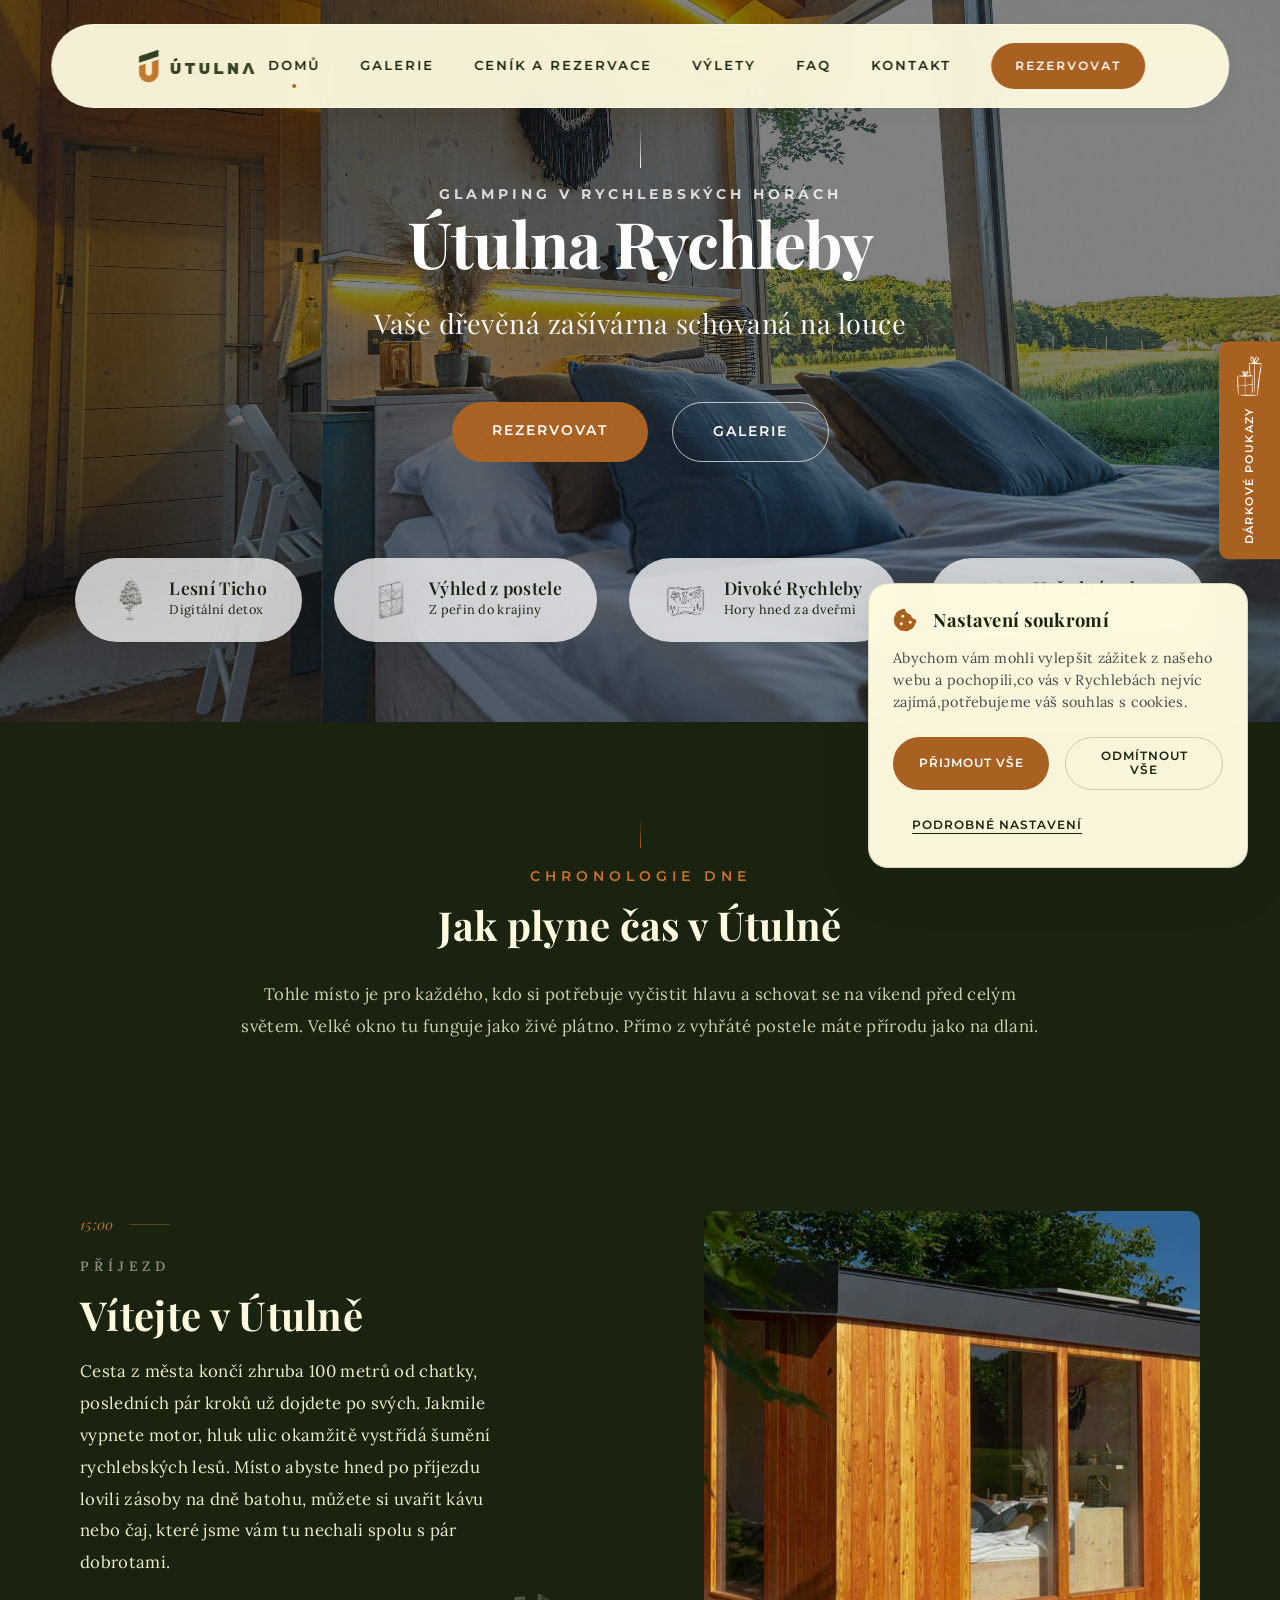
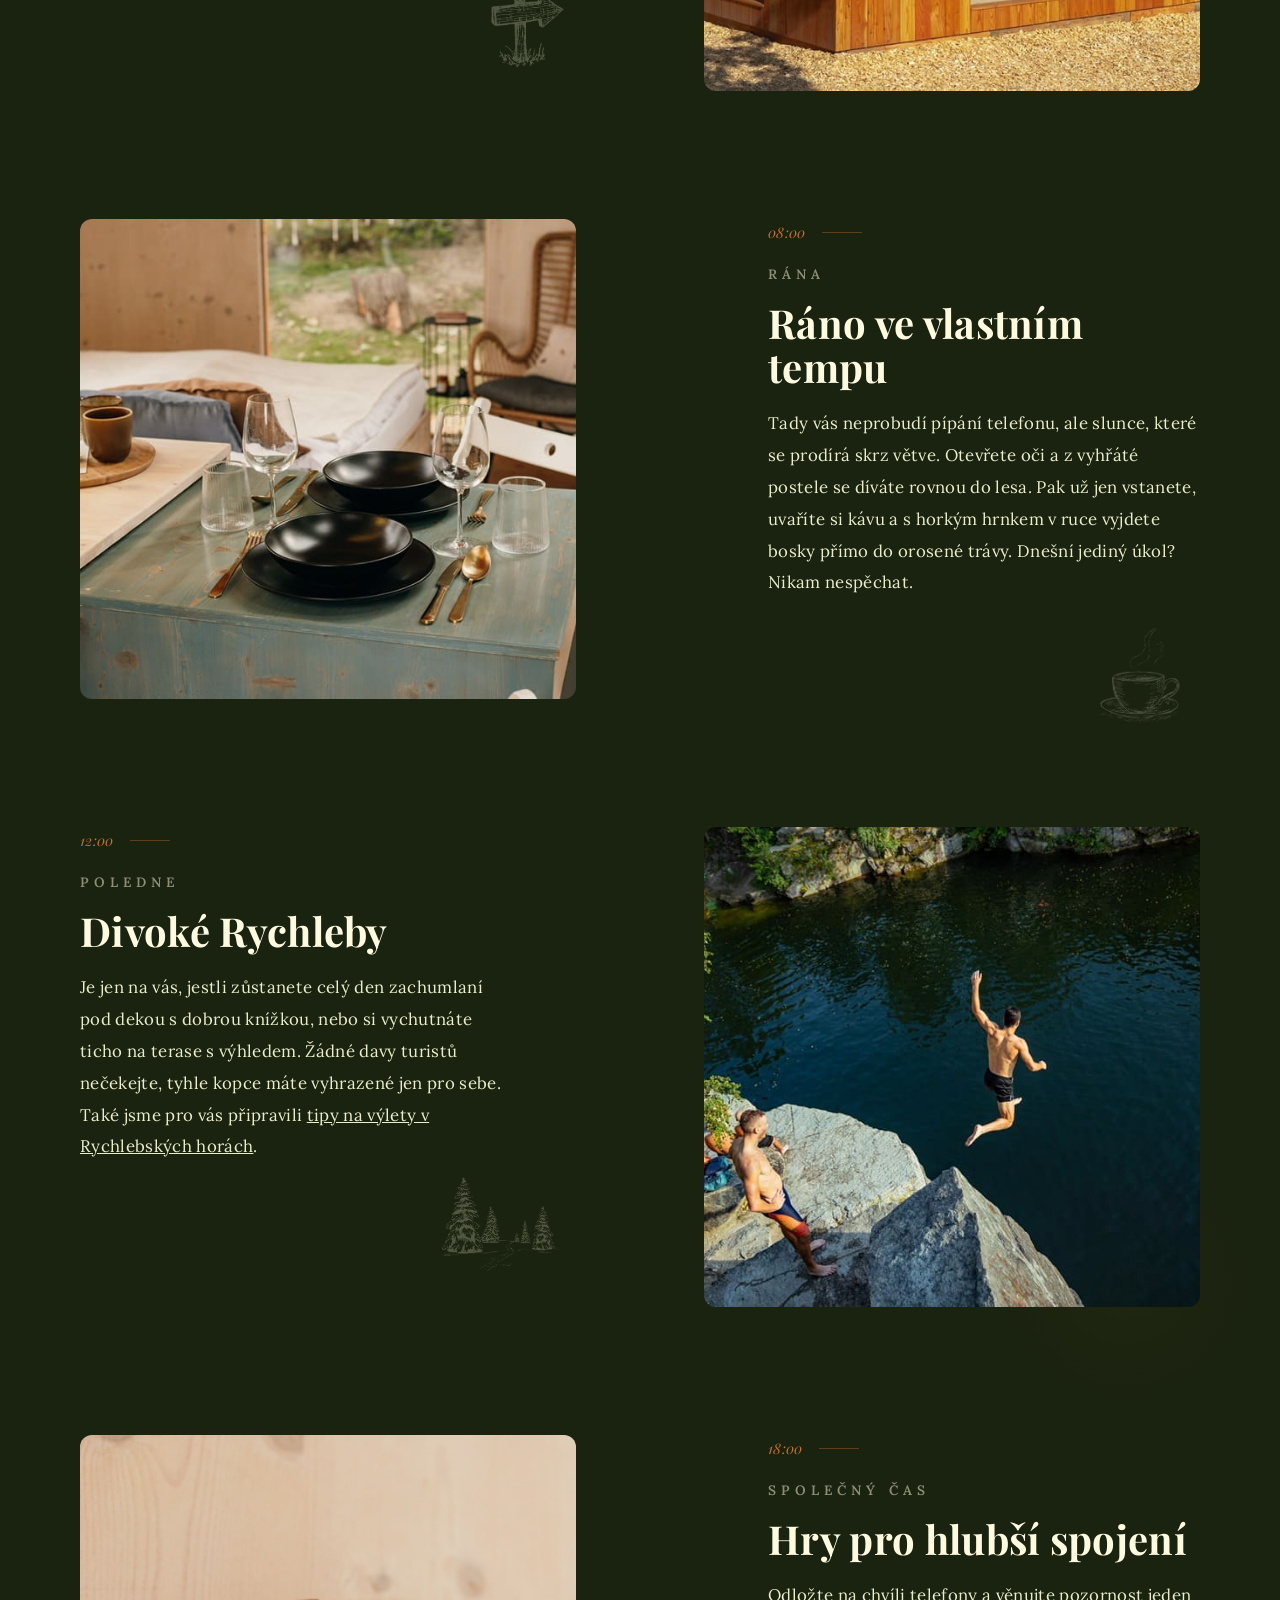
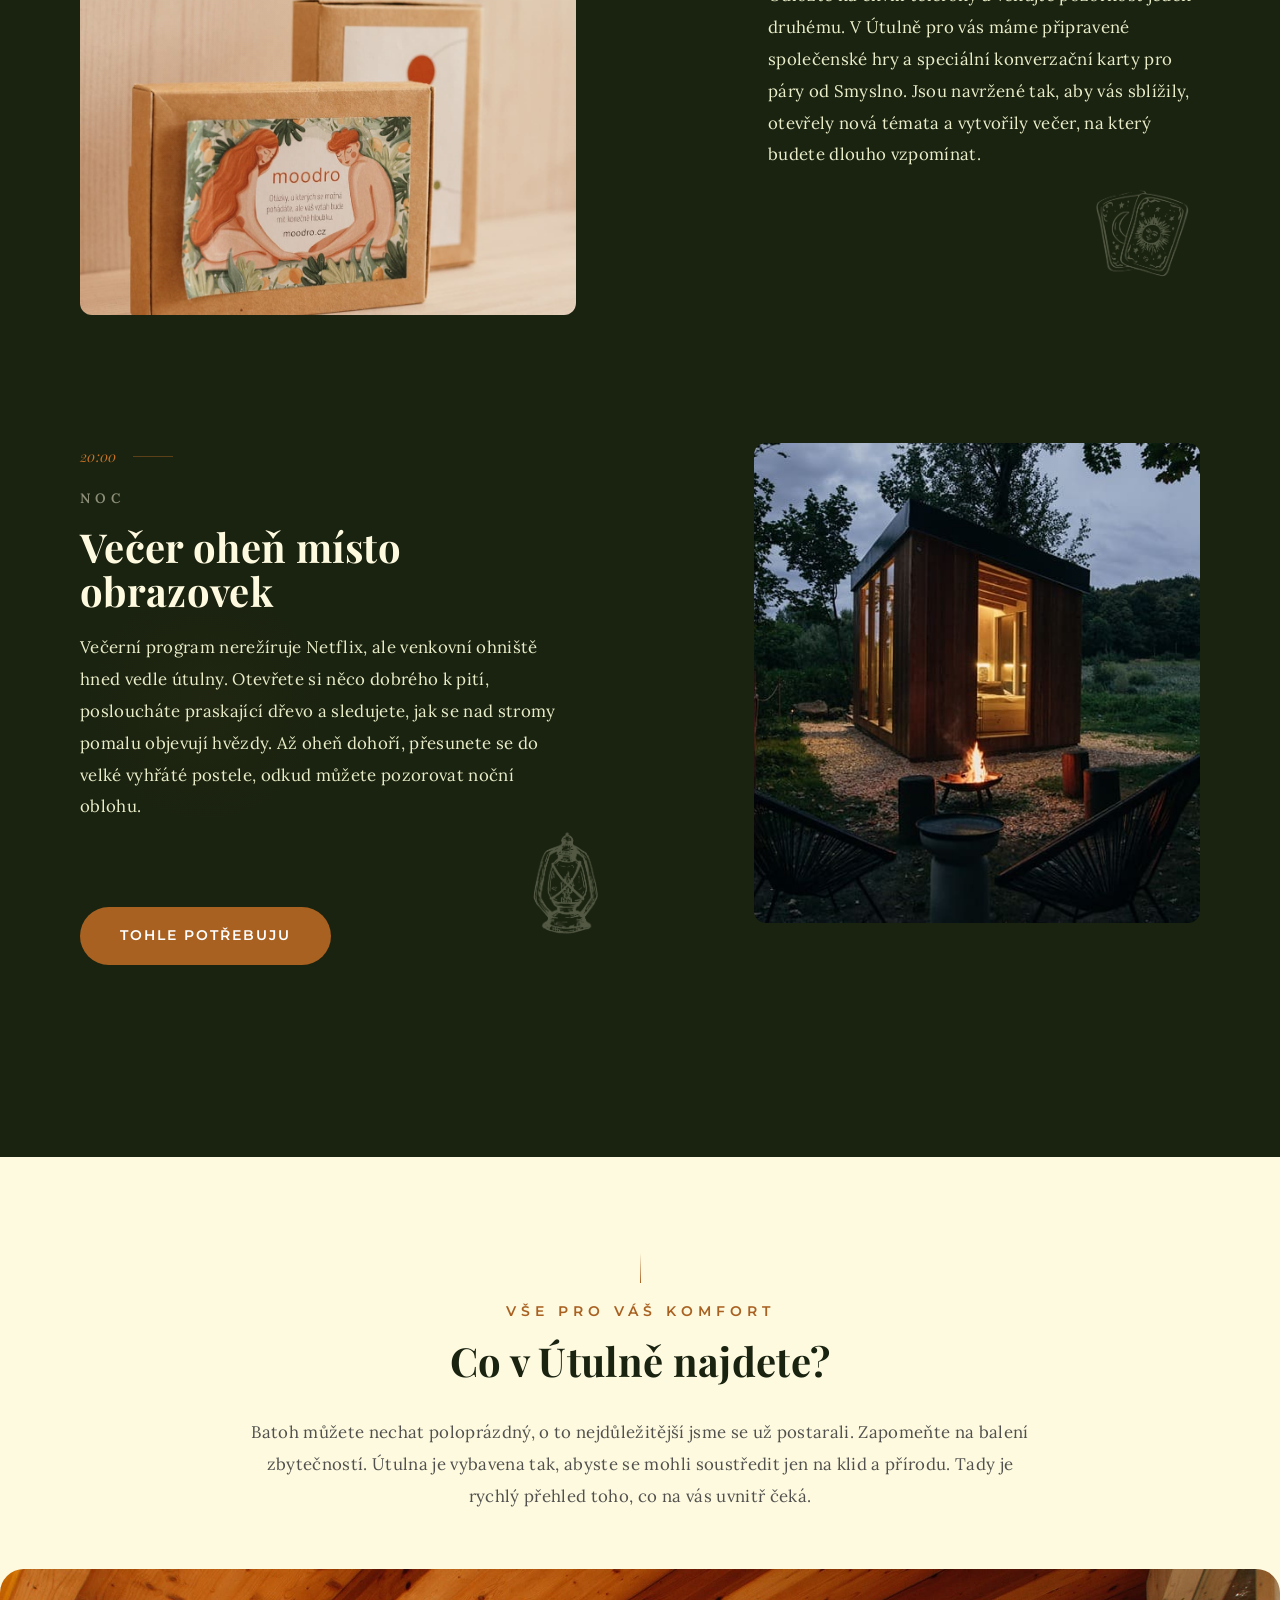
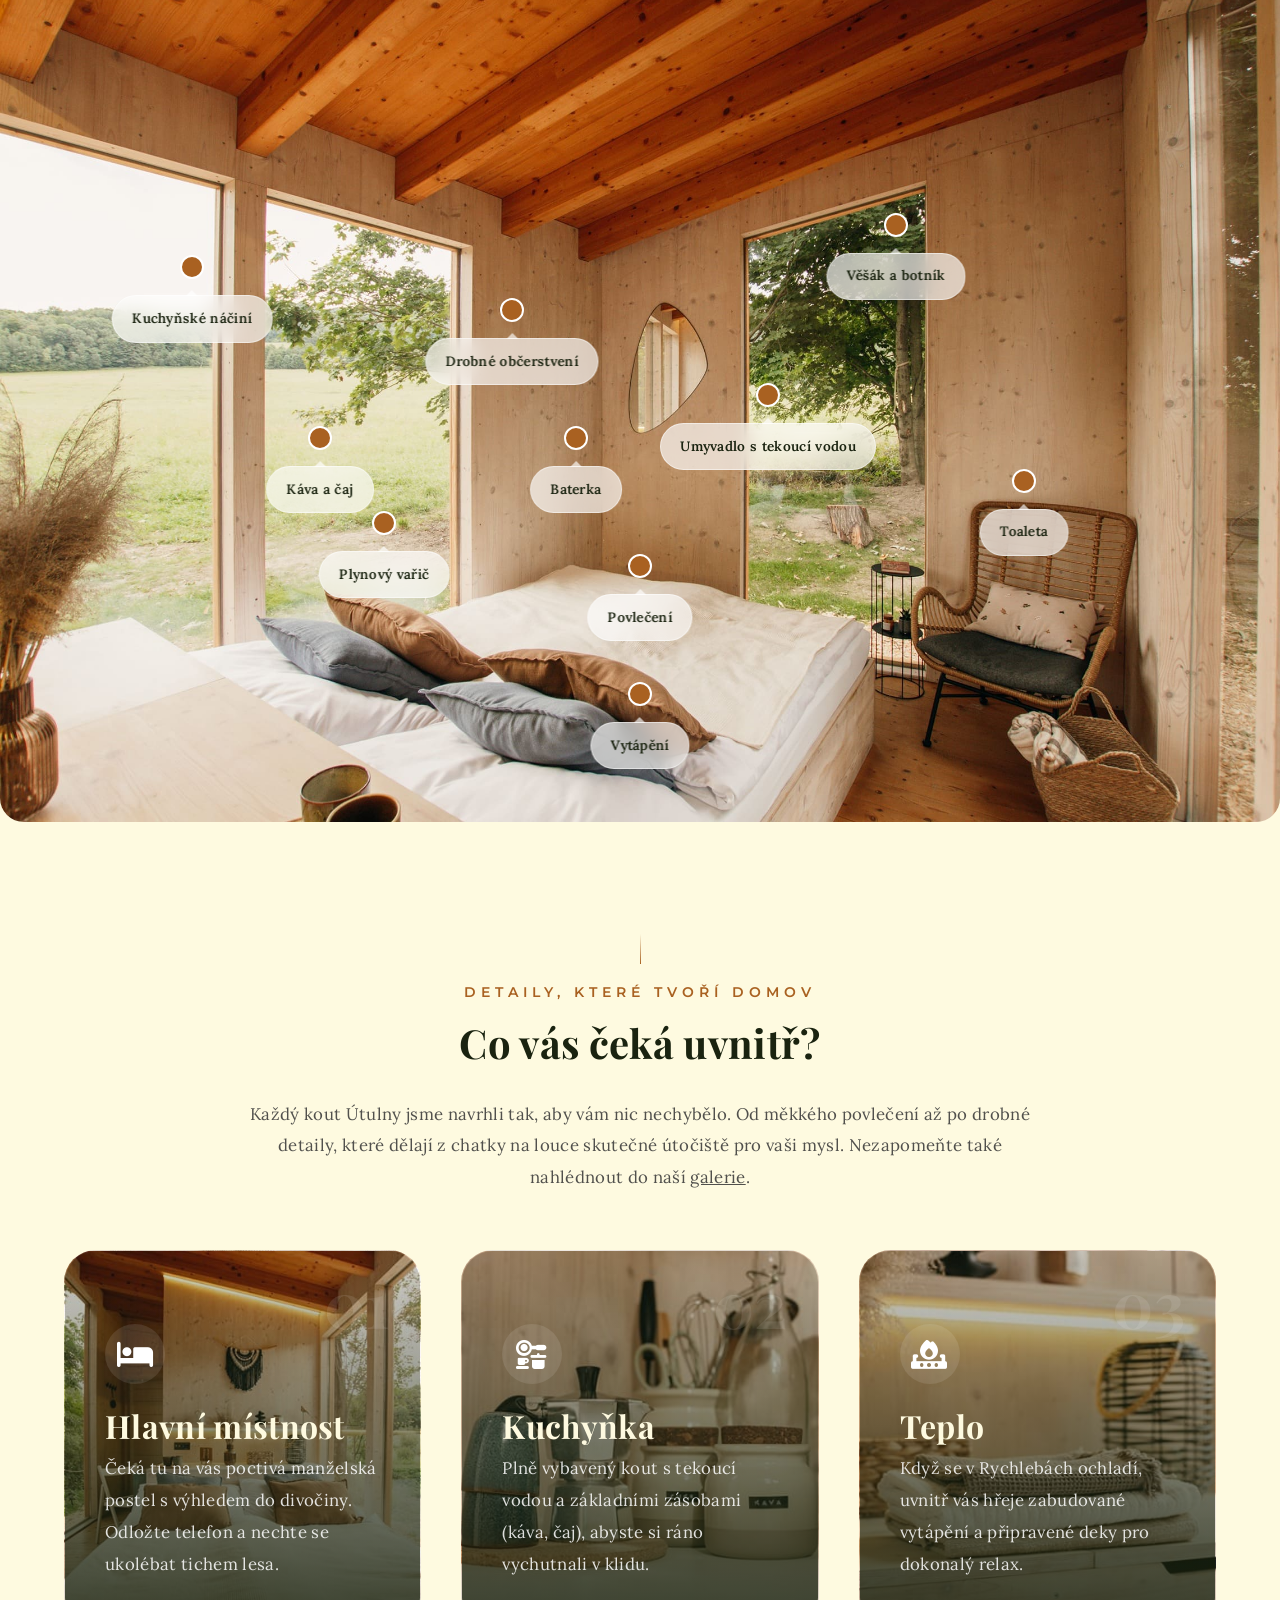
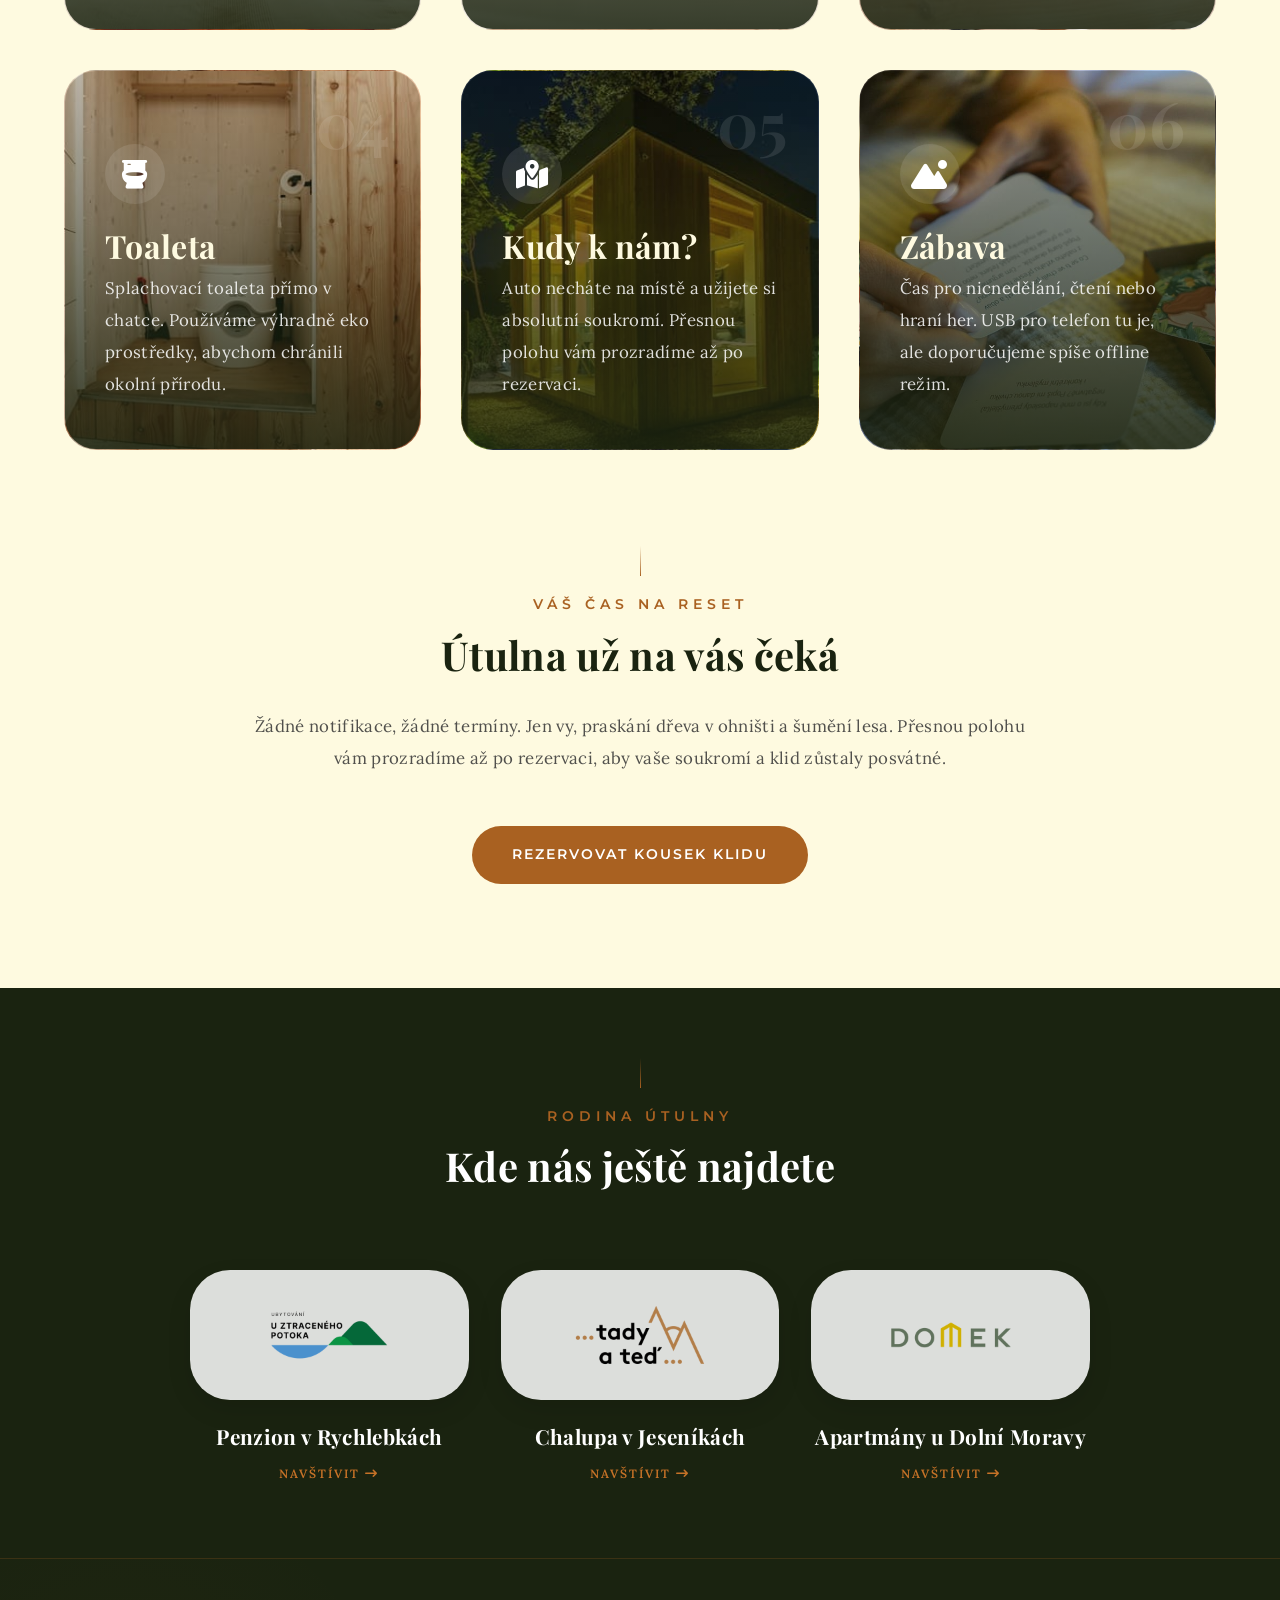
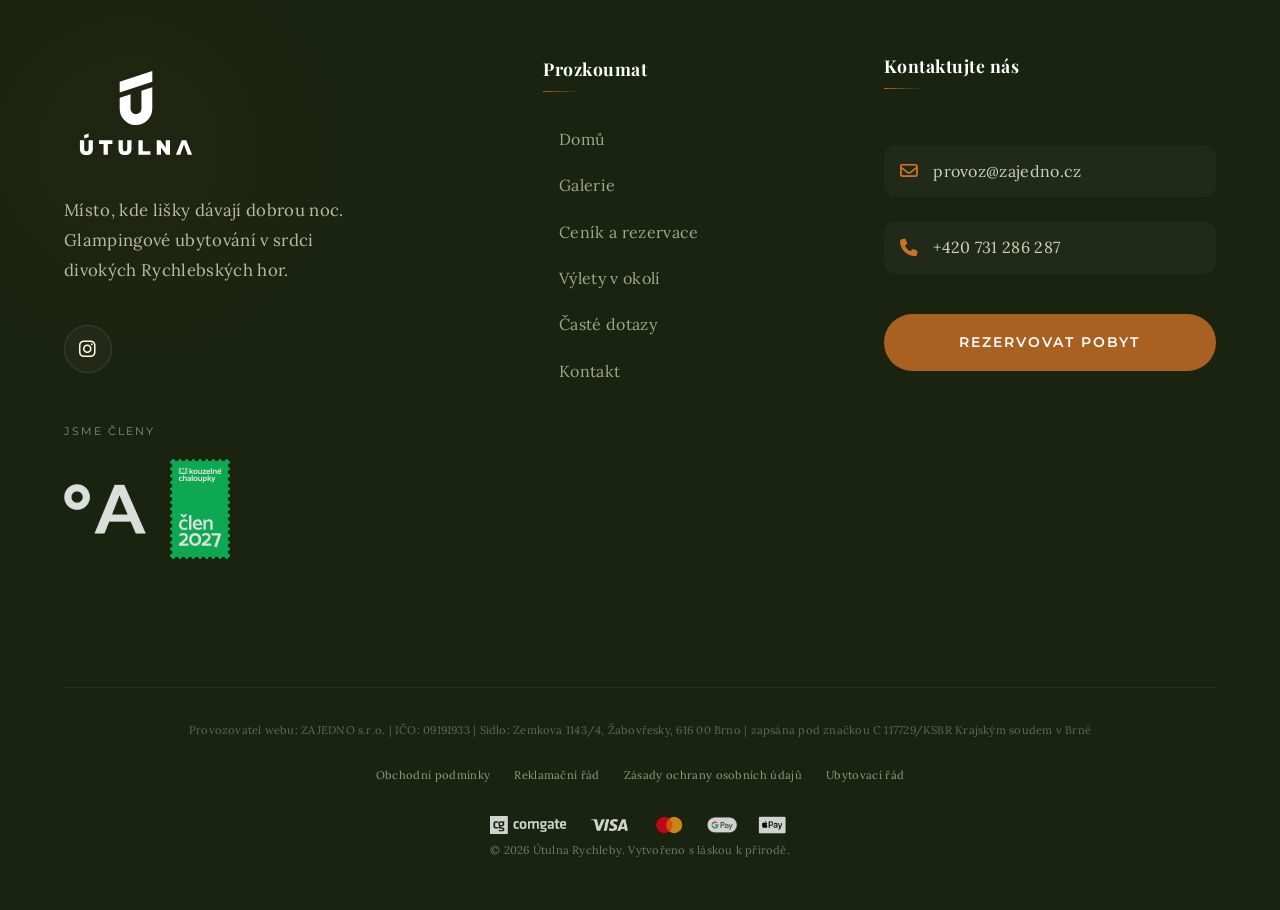
==== commit 9b1a1c23: "Logo_8.10." ====
--- a/index.html
+++ b/index.html
@@ -477,15 +477,6 @@
                     <h2 class="text-center">Kde nás ještě najdete</h2>
                 </div>
 
-                <!-- Amazing Places Spotlight -->
-                <div class="amazing-spotlight">
-                    <a href="https://www.amazingplaces.cz/cs/kouzelna-mista/ootoolno-zem-?s=3qonv6vy" target="_blank" rel="noopener" class="ap-logo-link">
-                        <img src="Obrazky/Amazing_places_kontakty.png" alt="Amazing Places" loading="lazy" width="1080" height="1440">
-                    </a>
-                    <div class="spotlight-text">
-                        <p>Jsme hrdými členy Amazing Places</p>
-                    </div>
-                </div>
 
                 <div class="partners-grid">
                     <a href="https://uztracenehopotoka.cz/" target="_blank" rel="noopener" class="partner-card">
@@ -529,6 +520,18 @@
                     <a href="https://www.instagram.com/utulna_rychleby/" target="_blank" rel="noopener noreferrer" aria-label="Instagram" class="social-icon">
                         <i class="fa-brands fa-instagram"></i>
                     </a>
+                </div>
+
+                <div class="footer-members">
+                    <span class="footer-members-label">Jsme členy</span>
+                    <div class="footer-members-logos">
+                        <a href="https://www.amazingplaces.cz/cs/kouzelna-mista/ootoolno-zem-?s=3qonv6vy" target="_blank" rel="noopener" aria-label="Amazing Places">
+                            <img src="Obrazky/amazing_places_logo_bile.png" alt="Amazing Places" class="footer-members-ap" loading="lazy" width="300" height="183">
+                        </a>
+                        <a href="https://www.kouzelnechaloupky.cz/" target="_blank" rel="noopener" aria-label="Kouzelné chaloupky">
+                            <img src="Obrazky/KCh_pecet_clen_digital_mala.svg" alt="Kouzelné chaloupky – člen 2027" loading="lazy" width="288" height="480">
+                        </a>
+                    </div>
                 </div>
             </div>
 
--- a/css/style.min.css
+++ b/css/style.min.css
@@ -1 +1 @@
-:root{--color-bg:#fefae0;--color-primary:#1a2310;--color-secondary:#bc6c25;--color-text:#333333;--color-white:#ffffff;--color-card-bg:#ffffff;--color-border:rgba(26,35,16,0.1);--font-base:'Montserrat',sans-serif;--font-body:'Lora',serif;--grid-unit:8px;--border-radius-card:24px;--border-radius-btn:50px;--shadow-sm:none;--shadow-md:none;--transition:0.3s cubic-bezier(0.25,0.8,0.25,1)}*,*::before,*::after{box-sizing:border-box;margin:0;padding:0}html{font-size:100%;scroll-behavior:smooth}body{font-family:var(--font-body);background-color:var(--color-bg);color:var(--color-text);line-height:1.9;letter-spacing:0.02em;overflow-x:hidden}h1,h2,h3,h4,h5,h6{font-family:'Playfair Display',serif;color:var(--color-primary);font-weight:700;line-height:1.2}.subpage-hero h1,.subpage-hero h2,.premium-pricing-card h2,.detail-block h3,#experience-lifestyle h2{color:#fefae0 !important}.subpage-hero h2{color:#ffffff !important;text-align:center}.hero-home h2{color:#ffffff !important}.subpage-hero h2{font-size:clamp(3rem,5vw,4.5rem);letter-spacing:-1px;margin-bottom:1.5rem;line-height:1.1}h1{font-size:clamp(3rem,5vw,4.5rem);letter-spacing:-1px;margin-bottom:1.5rem;line-height:1.1}h2{font-size:2.5rem;margin-bottom:2rem}h3{font-size:1.5rem;margin-bottom:1rem;color:var(--color-secondary)}p{margin-bottom:1.5rem;max-width:65ch;color:#4a4a4a;font-family:var(--font-body);font-size:1.05rem;line-height:1.9;letter-spacing:0.02em;font-weight:400}a{text-decoration:none;color:inherit;transition:var(--transition)}img{max-width:100%;height:auto;border-radius:var(--border-radius-card);display:block}.container{width:90%;max-width:1200px;margin:0 auto;position:relative}.text-center{text-align:center;margin-left:auto;margin-right:auto}.text-center p{margin-left:auto;margin-right:auto}.my-grid{margin:5rem auto}.btn{display:inline-block;padding:1rem 2.5rem;border-radius:var(--border-radius-btn);font-family:var(--font-base);font-size:0.85rem;font-weight:600;text-transform:uppercase;letter-spacing:2px;transition:var(--transition);cursor:pointer;text-align:center}.btn-primary{background-color:var(--color-secondary);color:var(--color-white)}.btn-primary:hover{background-color:#a3561a;transform:translateY(-3px)}.btn-secondary{background-color:transparent;color:var(--color-white);border:1px solid rgba(255,255,255,0.7)}.btn-secondary:hover{background-color:rgba(255,255,255,0.1);transform:translateY(-3px)}header{padding:0.8rem 0;position:fixed;top:1.5rem;left:50%;transform:translateX(-50%);width:92%;max-width:1200px;z-index:1000;background:rgba(254,250,224,0.95);backdrop-filter:blur(15px);-webkit-backdrop-filter:blur(15px);border:1px solid rgba(255,255,255,0.4);border-radius:100px;transition:all 0.5s cubic-bezier(0.23,1,0.32,1);box-shadow:0 4px 20px rgba(26,35,16,0.05)}header.scrolled{width:85%;padding:0.6rem 0;top:1rem;background:rgba(254,250,224,0.98);box-shadow:0 10px 30px rgba(26,35,16,0.12)}@media (max-width:768px){header{top:0.8rem;width:95%;padding:0.5rem 0}header.scrolled{width:98%;top:0.5rem}}.nav-container{display:flex;justify-content:space-between;align-items:center;padding:0.35rem 1.5rem}.logo{display:flex;align-items:center;overflow:visible}.logo img{height:40px;width:auto;display:block}.nav-menu{display:flex;gap:2.5rem;align-items:center}.nav-link{font-family:'Montserrat',sans-serif;font-size:0.8rem;font-weight:600;text-transform:uppercase;letter-spacing:2px;color:var(--color-primary);position:relative;padding:0.5rem 0;transition:all 0.3s}.nav-link:not(.btn)::after{content:'';position:absolute;bottom:-2px;left:50%;width:0;height:4px;background:var(--color-secondary);border-radius:50%;transform:translateX(-50%);transition:all 0.3s;opacity:0}.nav-link:hover{color:var(--color-secondary)}.nav-link:hover::after,.nav-link.active::after{width:4px;opacity:1}.nav-link.btn{padding:0.7rem 1.5rem;background:var(--color-secondary);color:white;border-radius:50px;font-size:0.75rem}.nav-link.btn:hover{background:var(--color-primary)}.hamburger{display:none;cursor:pointer;flex-direction:column;gap:6px}.hamburger span{width:25px;height:2px;background-color:var(--color-primary);transition:0.3s}.hero{min-height:100vh;position:relative;display:flex;flex-direction:column;justify-content:center;align-items:center;text-align:center;overflow:hidden;padding:160px 20px 100px;color:var(--color-white);background-color:#1a1a1a}@media (max-width:768px){.hero{padding:140px 20px 80px}}.hero-bg-img{position:absolute;top:0;left:0;width:100%;height:100%;z-index:-1}.hero-bg-img::after{content:'';position:absolute;top:0;left:0;width:100%;height:100%;background:rgba(0,0,0,0.3);z-index:1}.hero-bg-img img{width:100%;height:100%;object-fit:cover;filter:brightness(0.55);transform:scale(1.05);animation:breathe 20s infinite alternate}@keyframes breathe{from{transform:scale(1.05)}to{transform:scale(1.15)}}.hero-content{position:relative;z-index:2;max-width:900px;padding:2rem}.hero h1{font-size:clamp(3.5rem,8vw,6rem);font-weight:700;color:var(--color-white);margin-bottom:1.5rem;line-height:1.1;letter-spacing:-2px}.hero p{font-size:1.6rem;color:#ffffff;max-width:60ch;margin:0 auto 3rem;font-weight:500}.hero-btns{display:flex;justify-content:center;gap:1.5rem;margin-bottom:4rem}.btn-primary{background:var(--color-secondary);color:white;border:none}.btn-glass{background:rgba(255,255,255,0.1);backdrop-filter:blur(10px);-webkit-backdrop-filter:blur(10px);color:white;border:1px solid rgba(255,255,255,0.3);padding:1rem 2.5rem;border-radius:var(--border-radius-btn);font-weight:500;text-transform:uppercase;letter-spacing:1px;cursor:pointer;transition:0.3s}.btn-glass:hover{background:white;color:var(--color-primary)}.hero-features{display:flex;justify-content:center;gap:2rem;flex-wrap:nowrap;padding-top:2rem;position:relative;z-index:5;width:100%}.feature-pill{background:rgba(255,255,255,0.75);backdrop-filter:blur(30px);-webkit-backdrop-filter:blur(30px);border:none;padding:1.1rem 2.2rem;border-radius:60px;display:flex;align-items:center;gap:18px;cursor:pointer;position:relative;overflow:hidden;transition:all 0.6s cubic-bezier(0.23,1,0.32,1);color:var(--color-primary);text-align:left;box-shadow:0 15px 35px rgba(0,0,0,0.05)}.feature-pill::after{content:'';position:absolute;top:0;left:-100%;width:50%;height:100%;background:linear-gradient(to right,transparent,rgba(255,255,255,0.4),transparent);transform:skewX(-25deg);transition:0s}.feature-pill:hover::after{left:150%;transition:0.7s ease-in-out}.feature-pill:hover{background:rgba(255,255,255,0.7);transform:translateY(-10px);box-shadow:0 30px 60px rgba(0,0,0,0.1)}.feature-pill:hover .feature-text h4,.feature-pill:hover .feature-text span{color:var(--color-primary)}.feature-circle img{width:2.6rem;height:2.6rem;object-fit:contain}.feature-pill:nth-child(4) .feature-circle img{width:3.1rem;height:3.1rem}.feature-circle{display:flex;align-items:center;justify-content:center;font-size:1.6rem;color:var(--color-primary);transition:all 0.4s ease;background:transparent !important;border:none !important;box-shadow:none !important;width:auto;height:auto;padding:0;margin:0}.feature-pill:hover .feature-circle{color:var(--color-secondary);transform:scale(1.1)}.feature-text h4{font-size:1.1rem;margin:0;font-weight:600;color:var(--color-primary)}.feature-text span{font-size:0.8rem;opacity:1;display:block;color:var(--color-primary)}.feature-pill:nth-child(1){animation:float-slow 6s infinite ease-in-out;margin-right:0;margin-left:0}.feature-pill:nth-child(2){animation:float-slow 6s infinite ease-in-out 2s;margin-right:0;margin-left:0}.feature-pill:nth-child(3){animation:float-slow 6s infinite ease-in-out 4s;margin-right:0;margin-left:0}.feature-pill:nth-child(4){animation:float-slow 6s infinite ease-in-out 1s;margin-right:0;margin-left:0}@keyframes float-slow{0%,100%{transform:translateY(0)}50%{transform:translateY(-10px)}}@media (max-width:768px){.hero-features{position:relative;top:0;right:0;left:0;transform:none;flex-direction:column;gap:1rem;width:100%;align-items:center;padding-top:3rem}.feature-pill{width:90%;justify-content:flex-start;margin-right:0 !important;margin-left:0 !important}.hero h1{font-size:3rem}.nav-menu{position:fixed;top:0;left:0;width:100%;height:100vh;background:var(--color-bg);flex-direction:column;justify-content:center;padding:4rem 2rem;transform:translateX(-150%);transition:transform 0.4s cubic-bezier(0.23,1,0.32,1),opacity 0.4s,visibility 0.4s;color:var(--color-primary);z-index:999;opacity:0;visibility:hidden;pointer-events:none}.nav-menu.active{transform:translateX(0);opacity:1;visibility:visible;pointer-events:auto}.nav-container{justify-content:space-between !important;padding-right:20px !important}.hamburger{display:flex;z-index:1001;position:relative;order:2 !important}.hamburger.active span:nth-child(1){transform:rotate(45deg) translate(5px,5px)}.hamburger.active span:nth-child(2){opacity:0}.hamburger.active span:nth-child(3){transform:rotate(-45deg) translate(7px,-7px)}}.timeline-section{padding:4rem 0}.timeline-path{display:none}.timeline-item{display:flex;align-items:center;gap:4rem;margin-bottom:6rem}.timeline-item:nth-child(even){flex-direction:row-reverse}@media (max-width:768px){.timeline-item,.timeline-item:nth-child(even){flex-direction:column-reverse;gap:2rem;margin-bottom:4rem}.timeline-content,.timeline-img-wrapper{width:100%}}.timeline-content{flex:1}.timeline-img-wrapper{flex:1;position:relative}.timeline-img-wrapper img{box-shadow:none;transition:var(--transition)}.timeline-img-wrapper:hover img{transform:scale(1.02)}.features-grid{display:grid;grid-template-columns:repeat(5,1fr);gap:1.5rem;padding:1rem}.feature-card{background:rgba(255,255,255,0.85);backdrop-filter:blur(12px);-webkit-backdrop-filter:blur(12px);border:1px solid rgba(255,255,255,0.9);border-radius:20px;padding:2rem 1rem;text-align:center;transition:all 0.3s ease;display:flex;flex-direction:column;align-items:center;justify-content:center;height:100%}.feature-card:hover{transform:translateY(-5px);background:#ffffff;border-color:#ffffff}.feature-card-icon-wrapper{width:60px;height:60px;background:rgba(255,255,255,0.5);border:1px solid rgba(188,108,37,0.6);border-radius:50%;display:flex;align-items:center;justify-content:center;margin-bottom:1rem;color:var(--color-secondary);font-size:1.5rem;transition:all 0.3s ease}.feature-card:hover .feature-card-icon-wrapper{background:var(--color-secondary);color:#fff;border-color:var(--color-secondary);transform:scale(1.05)}.feature-card h3{font-size:1.05rem;color:#1a2310;margin-bottom:0;font-weight:600}.feature-card p{display:none}@media (max-width:1024px){.features-grid{grid-template-columns:repeat(3,1fr)}}@media (max-width:768px){.features-grid{grid-template-columns:repeat(2,1fr)}}@media (max-width:480px){.features-grid{grid-template-columns:1fr}}.gallery-section-wrapper{position:relative;overflow:hidden;background:#fdfaf4}.gallery-section-wrapper::before{content:"";position:absolute;top:0;left:0;width:100%;height:100%;background-image:url("data:image/svg+xml,%3Csvg viewBox='0 0 200 200' xmlns='http://www.w3.org/2000/svg'%3E%3Cfilter id='noiseFilter'%3E%3CfeTurbulence type='fractalNoise' baseFrequency='0.65' numOctaves='3' stitchTiles='stitch'/%3E%3C/filter%3E%3Crect width='100%25' height='100%25' filter='url(%23noiseFilter)'/%3E%3C/svg%3E");opacity:0.04;pointer-events:none;z-index:5}.gallery-grid{display:grid;grid-template-columns:repeat(4,1fr);grid-auto-rows:260px;grid-auto-flow:dense;gap:1.5rem;padding:2rem 0}.gallery-item{border-radius:var(--border-radius-card);overflow:hidden;position:relative;cursor:pointer;transition:transform 0.8s cubic-bezier(0.23,1,0.32,1)}.gallery-item img{width:100%;height:100%;object-fit:cover;border-radius:var(--border-radius-card);opacity:0.92;filter:contrast(1.02) saturate(0.95);transition:transform 1.2s cubic-bezier(0.23,1,0.32,1),opacity 0.6s ease,filter 0.6s ease}.gallery-item:hover img{transform:scale(1.12);opacity:1;filter:contrast(1.08) saturate(1.05)}.lightbox-modal{position:fixed;top:0;left:0;width:100%;height:100%;background:rgba(10,15,8,0.95);backdrop-filter:blur(15px);-webkit-backdrop-filter:blur(15px);display:none;justify-content:center;align-items:center;z-index:2000}.lightbox-modal.active{display:flex}.lightbox-content{position:relative;max-width:90%;max-height:85vh;display:flex;justify-content:center;align-items:center}.lightbox-content img{max-width:100%;max-height:85vh;border-radius:var(--border-radius-card);animation:lightboxZoom 0.5s cubic-bezier(0.23,1,0.32,1)}@keyframes lightboxZoom{from{opacity:0;transform:scale(0.95)}to{opacity:1;transform:scale(1)}}.lightbox-close{position:absolute;top:-50px;right:0;color:#fff;font-size:2rem;cursor:pointer;opacity:0.6;transition:0.3s}.lightbox-nav{position:fixed;top:50%;width:100%;display:flex;justify-content:space-between;padding:0 40px;pointer-events:none;z-index:2001}.lightbox-arrow{width:60px;height:60px;background:rgba(255,255,255,0.1);backdrop-filter:blur(10px);border:1px solid rgba(255,255,255,0.1);color:#fff;border-radius:50%;display:flex;align-items:center;justify-content:center;font-size:1.2rem;cursor:pointer;pointer-events:auto;transition:all 0.4s}.lightbox-arrow:hover{background:var(--color-secondary);color:white;transform:scale(1.1)}.lightbox-close:hover{opacity:1;transform:rotate(90deg)}@media (max-width:768px){.lightbox-nav{padding:0 15px}.lightbox-arrow{width:50px;height:50px}}.gallery-item.lg{grid-column:span 2;grid-row:span 2}.gallery-item.tall{grid-row:span 2}.gallery-item.wide{grid-column:span 2}@media (max-width:1100px){.gallery-grid{grid-template-columns:repeat(2,1fr);gap:1.5rem}}@media (max-width:600px){.gallery-grid{grid-template-columns:1fr;grid-auto-rows:300px;gap:1rem}.gallery-item.lg,.gallery-item.tall,.gallery-item.wide{grid-column:span 1;grid-row:span 1}}.gallery-item:hover img{transform:scale(1.05)}.footer-cta-editorial{padding:5rem 0 6rem;text-align:center;background:var(--color-bg)}.footer-cta-editorial h2{color:var(--color-primary)}.footer-cta-editorial .editorial-intro p{color:#333333}.editorial-cta-wrapper{margin-top:2.5rem}.footer-cta-editorial .editorial-cta-wrapper{margin-top:1.2rem}.site-footer{background:#1a2310;color:#fefae0;padding:6rem 0 3rem;margin-top:0;position:relative;border-top:1px solid rgba(188,108,37,0.2)}.site-footer::before{content:'';position:absolute;top:0;left:0;width:100%;height:100%;background-image:radial-gradient(circle at 10% 20%,rgba(188,108,37,0.03) 0%,transparent 20%);pointer-events:none}.footer-grid{display:grid;grid-template-columns:1.5fr 1fr 1.2fr;gap:4rem;margin-bottom:5rem;align-items:start;position:relative;z-index:2}.footer-brand{display:flex;flex-direction:column;align-items:flex-start;text-align:left}.footer-logo-link{overflow:visible}.footer-logo{height:100px;width:auto;display:block;margin-bottom:1.5rem;padding:8px;box-sizing:content-box}.footer-brand h3{font-size:2.2rem;color:#bc6c25;margin-bottom:1.5rem;font-family:'Playfair Display',serif;letter-spacing:-0.5px;font-weight:700}.footer-brand p{color:rgba(254,250,224,0.7);line-height:1.8;margin-bottom:2.5rem;max-width:320px;font-size:1.05rem}.footer-socials{display:flex;gap:1.5rem;justify-content:flex-start;margin-bottom:3rem}.social-icon{display:flex;align-items:center;justify-content:center;width:48px;height:48px;background:rgba(255,255,255,0.03);border:1px solid rgba(255,255,255,0.1);border-radius:50%;color:#fefae0;font-size:1.2rem;transition:all 0.4s cubic-bezier(0.175,0.885,0.32,1.275)}.social-icon:hover{background:#bc6c25;border-color:#bc6c25;color:#fff;transform:translateY(-5px) scale(1.1)}.footer-nav h3,.footer-contact h3{color:#fff;font-family:'Playfair Display',serif;font-size:1.1rem;font-weight:700;margin-bottom:2rem;position:relative;display:inline-block;letter-spacing:0.5px}.footer-nav h3::after,.footer-contact h3::after{content:'';display:block;width:40px;height:1px;background:linear-gradient(to right,#bc6c25,transparent);margin-top:12px}.footer-nav h3::before,.footer-contact h3::before{display:none}.footer-nav ul{list-style:none;padding:0}.footer-nav li{margin-bottom:1rem}.footer-nav a{color:rgba(254,250,224,0.6);text-decoration:none;transition:0.3s;display:flex;align-items:center;gap:10px}.footer-nav a::before{content:'';display:block;width:6px;height:6px;background:#bc6c25;border-radius:50%;opacity:0;transform:translateX(-10px);transition:0.3s}.footer-nav a:hover{color:#fff;transform:translateX(5px)}.footer-nav a:hover::before{opacity:1;transform:translateX(0)}.footer-contact{display:flex;flex-direction:column;gap:1.5rem}.contact-item{display:flex;align-items:center;gap:15px;color:rgba(254,250,224,0.8);text-decoration:none !important;transition:0.3s;padding:10px 15px;background:rgba(255,255,255,0.03);border-radius:12px;border:1px solid transparent}.contact-item i{color:#bc6c25;font-size:1.1rem}.contact-item:hover{color:#fff;background:rgba(255,255,255,0.08);border-color:rgba(255,255,255,0.1);transform:translateX(5px)}.footer-cta{margin-top:1rem;background:#bc6c25;color:white !important;border:none}.footer-cta:hover{background:#a3561a;transform:translateY(-3px)}.footer-bottom{text-align:center;padding-top:2rem;border-top:1px solid rgba(255,255,255,0.05);position:relative;z-index:2}.footer-bottom p{color:rgba(254,250,224,0.4);font-size:0.7rem;margin:0 auto;max-width:none}.footer-operator{margin-bottom:1.5rem;opacity:0.8;font-size:0.7rem;line-height:1.6;text-align:center}.footer-legal{display:flex;flex-wrap:wrap;justify-content:center;gap:0.5rem 1.5rem;margin-bottom:1.5rem}.footer-legal a{color:rgba(254,250,224,0.55);font-size:0.7rem;text-decoration:none;transition:color 0.2s}.footer-legal a:hover{color:var(--color-secondary);text-decoration:underline}.booking-legal-note{font-size:0.78rem;color:rgba(80,70,50,0.7);text-align:center;margin-top:1.5rem;max-width:600px;margin-left:auto;margin-right:auto}.booking-legal-note a{color:var(--color-secondary);text-decoration:underline}.form-gdpr-note{font-size:0.75rem;color:rgba(80,70,50,0.65);margin-bottom:0.75rem;line-height:1.5}.form-gdpr-note a{color:var(--color-secondary);text-decoration:underline}@media (max-width:900px){.footer-grid{grid-template-columns:1fr 1fr;gap:3rem}.footer-brand{grid-column:1 / -1;text-align:center;align-items:center}.footer-brand p{margin:0 auto 2rem}.footer-socials{justify-content:center}}@media (max-width:600px){.footer-grid{grid-template-columns:1fr;gap:4rem;text-align:left}.footer-nav h3,.footer-contact h3{display:block;text-align:center}.footer-nav h3::after,.footer-contact h3::after{margin:12px auto 0}.footer-contact{align-items:center}.footer-cta{align-self:center}.contact-item{justify-content:center;width:100%}}.accordion-item{background:var(--color-white);border-radius:16px;margin-bottom:1rem;box-shadow:none;overflow:hidden}.accordion-header{padding:1.5rem;cursor:pointer;display:flex;justify-content:space-between;align-items:center;font-weight:600;color:var(--color-primary)}.accordion-content{padding:0 1.5rem;max-height:0;overflow:hidden;transition:max-height 0.4s ease,padding 0.4s ease}.accordion-item.active .accordion-content{padding-bottom:1.5rem}#previo-booking-engine iframe{width:100% !important;border:none;display:block;margin:0;transition:height 0.3s ease}.pricing-section-bg{padding:4rem 0;margin-top:0 !important;position:relative;background-color:var(--color-bg)}.premium-pricing-card{background:#1a2310;border:1px solid rgba(255,255,255,0.1);border-radius:40px;padding:4rem 3rem;max-width:800px;margin:0 auto;color:#fefae0;text-align:center}.pricing-split{display:flex;align-items:center;justify-content:center;gap:2.5rem;margin:1.5rem 0 1rem}.pricing-split-item{display:flex;flex-direction:column;align-items:center;gap:0.3rem}.pricing-split-label{font-family:var(--font-base);font-size:0.75rem;font-weight:600;letter-spacing:0.15em;text-transform:uppercase;color:rgba(254,250,224,0.6)}.pricing-split-divider{width:1px;height:80px;background:rgba(254,250,224,0.2)}.pricing-value{font-size:3rem;font-weight:700;font-family:'Playfair Display',serif;color:#bc6c25;line-height:1.1;margin:0}.pricing-subtext{text-transform:uppercase;letter-spacing:2px;font-size:0.8rem;color:#fefae0;text-align:center;margin:0 auto}.pricing-features-list{display:grid;grid-template-columns:repeat(2,1fr);gap:1.5rem;text-align:left;margin:3rem 0;padding:0;list-style:none}.pricing-features-list li{display:flex;align-items:center;gap:15px;font-family:var(--font-body);font-size:1.05rem;color:#fefae0;line-height:1.6}.pricing-features-list i{color:#bc6c25;font-size:1rem}@media (max-width:768px){.pricing-section-bg{padding:3rem 0}.premium-pricing-card{padding:2.5rem 1.5rem;border-radius:24px;text-align:left;width:100%;box-sizing:border-box;overflow:hidden}.premium-pricing-card .editorial-tag{text-align:left;margin:0}.premium-pricing-card h2{font-size:1.8rem;margin-bottom:1rem;text-align:left}.pricing-split{flex-direction:column;gap:0;align-items:flex-start}.pricing-split-item{align-items:flex-start}.pricing-split-divider{width:80px;height:1px;margin:0.8rem 0}.pricing-value{font-size:2.5rem;white-space:normal;margin:0.3rem 0;text-align:left}.pricing-subtext{font-size:0.72rem;letter-spacing:0.5px;text-align:left;margin:0}.pricing-features-list{grid-template-columns:1fr;margin:2rem 0;gap:1rem;text-align:left}.pricing-features-list li{font-size:0.95rem}}.contact-section-wrapper{background:var(--color-bg);padding:0 0 4rem;position:relative;margin-top:-4rem}@media (max-width:768px){.contact-section-wrapper{margin-top:0;padding:1.5rem 0 2.5rem}}.premium-contact-card{max-width:900px;margin:0 auto;background:#1a2310;border-radius:40px;padding:5rem 4rem;box-shadow:0 40px 100px rgba(26,35,16,0.2);position:relative;z-index:2;border:1px solid rgba(255,255,255,0.1);color:#fefae0}.contact-grid{display:grid;grid-template-columns:1fr 1.5fr;gap:4rem;align-items:start}.contact-form-info h2{font-size:3rem;color:#fefae0;margin-bottom:2rem;line-height:1.1;font-family:'Playfair Display',serif}.contact-form-info p{font-size:1.05rem;color:rgba(254,250,224,0.8);line-height:1.9}.form-group{position:relative;margin-bottom:2rem}.form-label{display:block;font-size:0.85rem;font-weight:600;text-transform:uppercase;letter-spacing:1.5px;color:#bc6c25;margin-bottom:0.8rem}.form-input{width:100%;padding:1.2rem 1.5rem;background:rgba(255,255,255,0.05);border:1px solid rgba(255,255,255,0.15);border-radius:16px;color:#fefae0;font-family:inherit;font-size:1.05rem;transition:all 0.3s ease}.form-input:focus{outline:none;border-color:var(--color-secondary);background:rgba(255,255,255,0.08);box-shadow:0 0 0 1px rgba(188,108,37,0.2)}textarea.form-input{resize:none;min-height:150px}.premium-contact-card .btn-primary:hover{background-color:#a3561a !important;transform:translateY(-3px) !important}@media (max-width:900px){.contact-grid{grid-template-columns:1fr;gap:2.5rem}.premium-contact-card{padding:3.5rem 2.5rem;border-radius:32px}}@media (max-width:600px){.premium-contact-card{padding:3.5rem 2rem;border-radius:30px}.contact-form-info h2{font-size:2rem !important;line-height:1.15 !important;margin-bottom:1.5rem !important}.form-group{margin-bottom:1.25rem}.contact-form-info p{font-size:1rem !important;line-height:1.6 !important}.form-label{font-size:0.75rem !important;margin-bottom:0.5rem !important}.form-input{padding:1rem 1.25rem !important;font-size:1rem !important}}.ref-timeline{position:relative;padding:0 0 8rem;background-color:#1a2310;color:#e9edc9;overflow:hidden}#experience-lifestyle{background:#1a2310;padding:4rem 0 10rem;position:relative;overflow:hidden}.ref-wrapper{position:relative;max-width:1120px;margin:2rem auto;display:flex;flex-direction:column;gap:8rem}.editorial-header{text-align:center;width:100%;max-width:1120px;margin:0 auto 0.5rem;display:flex;flex-direction:column;align-items:center}.editorial-line{width:1px;height:30px;background:linear-gradient(to bottom,transparent,#bc6c25);margin-bottom:1rem}.editorial-tag{font-family:var(--font-base);font-size:0.85rem;text-transform:uppercase;letter-spacing:5px;color:#bc6c25;margin-bottom:0.8rem;font-weight:600;line-height:1.9}#experience-lifestyle h2{font-family:'Playfair Display',serif;font-size:2.5rem;font-weight:700;color:#fefae0;margin-bottom:2rem;line-height:1.1}.editorial-intro{max-width:800px;margin:0 auto 0.5rem;text-align:center;position:relative}.editorial-intro p{font-family:var(--font-body);font-size:1.05rem;line-height:1.9;color:var(--color-primary);opacity:0.85;font-weight:400;max-width:800px;margin-left:auto;margin-right:auto;letter-spacing:0.02em}.editorial-intro p.lead{font-family:'Playfair Display',serif;font-style:normal;font-size:1.6rem;line-height:1.4;color:var(--color-primary);margin-bottom:2rem;font-weight:600}.ref-timeline h2{display:block}#features-intro{padding:6rem 0 1rem}@media (max-width:768px){#features-intro{padding-top:4.5rem !important}#amenities-intro{padding-top:2.5rem !important}.footer-cta-editorial{padding-top:3.5rem !important}}#features-intro .editorial-header{max-width:1120px}#vouchers-section{padding:2rem 0 6rem}#trips-intro-dark{background:#1a2310;color:#fefae0;padding:5rem 0 6rem;margin-bottom:0}#trips-intro-dark h2{color:#fefae0 !important}#trips-intro-dark .editorial-intro p,.ref-timeline .editorial-intro p{color:#e9edc9 !important;opacity:0.85}#features-intro h2,#vouchers-section h2{color:var(--color-primary);margin-bottom:2rem}#features-intro .editorial-intro p,#amenities-intro .editorial-intro p,#vouchers-section .editorial-intro p{color:#333333}@media (max-width:768px){.editorial-intro{grid-template-columns:1fr;gap:2rem}.editorial-intro p.lead{border-right:none;border-bottom:1px solid rgba(26,35,16,0.1);padding-right:0;padding-bottom:2rem}}.ref-item{display:grid;grid-template-columns:1.1fr 0.9fr;align-items:center;position:relative;z-index:2;column-gap:8rem;row-gap:0}.ref-item.reverse{direction:ltr}.ref-item.reverse{flex-direction:row-reverse}.story-btn{margin-top:1.5rem;display:inline-block}.ref-img-box{position:relative}.ref-img-box img{width:100%;height:480px;display:block;object-fit:cover;border-radius:12px;transition:0.7s cubic-bezier(0.165,0.84,0.44,1)}.ref-img-box:hover img{transform:scale(1.02) translateY(-5px)}.ref-text-box{position:relative;padding:0;z-index:3;align-self:center}.time-tag{font-family:'Playfair Display',serif;font-style:italic;font-size:0.9rem;color:#bc6c25;margin-bottom:1rem;display:flex;align-items:center;gap:1rem}.time-tag::after{content:'';width:40px;height:1px;background:rgba(188,108,37,0.4)}.ref-label{display:block;text-transform:uppercase;font-size:0.85rem;letter-spacing:5px;color:rgba(254,250,224,0.5);margin-bottom:0.8rem;font-weight:600;line-height:1.9}.ref-text-box h3{font-family:'Playfair Display',serif;font-size:2.5rem;font-weight:700;line-height:1.1;margin-bottom:1.2rem;color:#fefae0}.ref-text-box p{font-family:var(--font-body);font-size:1.05rem;line-height:1.9;color:#e9edc9;font-weight:400;letter-spacing:0.02em}.ref-icon{font-size:3.5rem;color:#bc6c25;opacity:0.2;position:absolute;right:0;bottom:-1rem;transition:0.5s ease}.ref-icon-img{width:100px;height:100px;object-fit:contain;opacity:0.25;position:absolute;right:0;bottom:-5rem;transition:0.5s ease}.ref-item:hover .ref-icon-img{opacity:0.6;transform:translateY(-5px)}.item-2 .ref-icon-img{width:120px;height:120px;bottom:-7rem}.item-3 .ref-icon-img{width:150px;height:150px;bottom:-7rem}.item-4 .ref-icon-img{width:115px;height:115px;bottom:-6rem}.item-5 .ref-icon-img{width:120px;height:120px;bottom:-6rem}.ref-item:hover .ref-icon{opacity:0.6;transform:translateY(-5px)}.ref-text-box .btn-primary{margin-top:2rem}.item-1,.item-3{grid-template-columns:1fr 1fr}.item-2,.item-4{grid-template-columns:1fr 1fr}.item-2 .ref-img-box,.item-4 .ref-img-box{grid-column:1;grid-row:1}.item-2 .ref-text-box,.item-4 .ref-text-box{grid-column:2;grid-row:1}.item-1 .ref-text-box,.item-3 .ref-text-box,.item-5 .ref-text-box{padding-right:4rem;align-self:flex-start;margin-top:0}.item-2 .ref-text-box{padding-left:4rem;align-self:flex-start;margin-top:0}.item-4 .ref-text-box{padding-left:4rem;align-self:flex-start;margin-top:0}.item-2 .ref-icon{bottom:-4rem}.item-4 .ref-icon{bottom:-4rem}.item-5 .ref-icon{display:none}.item-5>.story-btn{grid-column:1;align-self:start;justify-self:start;width:fit-content;margin-top:-1rem}.ref-item::before{content:'';position:absolute;width:250px;height:250px;background:radial-gradient(circle,rgba(188,108,37,0.03) 0%,transparent 70%);z-index:1;pointer-events:none}.item-1::before{top:-50px;right:-50px}.item-3::before{bottom:-100px;right:-50px}@media (max-width:768px){.winding-line-svg{display:none}.item-1 .ref-img-box,.item-1 .landscape-img,.item-2 .ref-img-box,.item-2 .landscape-img,.item-3 .ref-img-box,.item-3 .landscape-img{margin-right:0;margin-left:0;width:100%;border-radius:12px}.ref-item,.ref-item.reverse{display:flex;flex-direction:column-reverse;text-align:center;gap:3rem}.text-right-align{text-align:center;align-items:center}.ref-img-box{width:100%;height:280px}.ref-text-box{padding:0 1rem !important}.ref-label{margin-bottom:0.8rem}.ref-icon{margin:1rem auto 0}}.pin-section{position:relative;width:100%;margin-bottom:2rem;overflow:hidden}.pin-bg-img{width:100%;height:auto;display:block;object-fit:cover;min-height:500px}.pin-marker{position:absolute;transform:translate(-50%,-50%);cursor:pointer;z-index:10}.pin-dot{width:24px;height:24px;background:var(--color-secondary);border:2px solid #fff;border-radius:50%;animation:pulser 2s infinite;transition:0.3s}.pin-marker:hover .pin-dot{transform:scale(1.2);background:#fff;border-color:var(--color-secondary)}.pin-label{position:absolute;top:40px;left:50%;transform:translateX(-50%);background:rgba(255,255,255,0.65);backdrop-filter:blur(10px);-webkit-backdrop-filter:blur(10px);border:1px solid rgba(255,255,255,0.5);padding:0.6rem 1.2rem;border-radius:50px;white-space:nowrap;font-size:0.85rem;font-weight:600;opacity:1;visibility:visible;color:#1a2310;pointer-events:auto;animation:floatLabel 3s ease-in-out infinite}.pin-marker:hover .pin-label{transform:translateX(-50%)}.pin-label::before{content:'';position:absolute;top:-6px;left:50%;transform:translateX(-50%);border-left:6px solid transparent;border-right:6px solid transparent;border-bottom:6px solid rgba(255,255,255,0.65)}@keyframes floatLabel{0%,100%{transform:translateX(-50%) translateY(0)}50%{transform:translateX(-50%) translateY(-8px)}}@keyframes pulser{0%{box-shadow:0 0 0 0 rgba(188,108,37,0.7)}70%{box-shadow:0 0 0 12px rgba(188,108,37,0)}100%{box-shadow:0 0 0 0 rgba(188,108,37,0)}}@media (max-width:768px){.pin-marker{transform:scale(0.7)}#pin-kuchyne{top:12% !important;left:22% !important}#pin-kava{top:42% !important;left:22% !important}#pin-varic{top:68% !important;left:22% !important}#pin-vytapeni{top:85% !important;left:22% !important}#pin-obcerstveni{top:22% !important;left:50% !important}#pin-povleceni{top:50% !important;left:50% !important}#pin-vesak{top:10% !important;left:76% !important}#pin-baterka{top:32% !important;left:76% !important}#pin-toaleta{top:56% !important;left:76% !important}#pin-voda{top:78% !important;left:72% !important}.pin-dot{width:16px;height:16px}.pin-label{font-size:0.88rem;padding:0.8rem 1.3rem;width:max-content;max-width:140px;white-space:normal;line-height:1.2;text-align:center}}.details-section{margin-bottom:1rem;padding-top:1rem}.details-grid{display:grid;grid-template-columns:repeat(3,1fr);gap:2.5rem}.detail-block{position:relative;background-size:cover;background-position:center;border-radius:32px;padding:3.5rem 2.5rem;min-height:380px;display:flex;flex-direction:column;justify-content:flex-end;overflow:hidden;border:1px solid rgba(255,255,255,0.1)}:root{--grid-unit:8px;--border-radius-card:24px;--transition:all 0.4s cubic-bezier(0.23,1,0.32,1);--shadow-sm:0 4px 15px rgba(0,0,0,0.05)}html{scroll-behavior:smooth;scroll-padding-top:130px}.detail-block::before{content:'';position:absolute;top:0;left:0;width:100%;height:100%;background:linear-gradient(to bottom,rgba(26,35,16,0.2) 0%,rgba(26,35,16,0.85) 100%);z-index:1;transition:0.5s}.detail-block .block-number{position:absolute;top:20px;right:30px;font-family:'Playfair Display',serif;font-size:4rem;font-weight:700;color:rgba(255,255,255,0.1);z-index:2;line-height:1}.detail-block i{font-size:1.8rem;color:#fff;margin-bottom:1rem;background:rgba(255,255,255,0.1);width:60px;height:60px;display:flex;align-items:center;justify-content:center;border-radius:50%;position:relative;z-index:3}.detail-block h3{font-family:'Playfair Display',serif;font-size:2rem;margin-bottom:0.5rem;color:#fff;position:relative;z-index:3;height:2.8rem;display:flex;align-items:flex-end}.detail-block p{font-size:1.05rem;line-height:1.9;color:rgba(255,255,255,0.85);margin:0;font-weight:400;position:relative;z-index:3;height:7.5rem;overflow:visible}@media (max-width:1100px){.details-grid{grid-template-columns:repeat(2,1fr)}}@media (max-width:768px){.details-grid{grid-template-columns:1fr}.detail-block{padding:2.5rem 2rem}}.subpage-hero{padding:8rem 0 8rem;background:#1a1a1a;text-align:center;position:relative;overflow:hidden;color:var(--color-white)}.hero-home{padding-bottom:5rem}.subpage-hero::before{content:"";position:absolute;top:0;left:0;width:100%;height:100%;background-position:center;background-size:cover;background-repeat:no-repeat;filter:brightness(0.5);z-index:1;animation:breathe 25s infinite alternate}@media (max-width:768px){.subpage-hero{padding:10rem 1rem 6rem}.subpage-hero h1{font-size:3rem !important}}.subpage-hero .container{position:relative;z-index:2;display:flex;flex-direction:column;align-items:center;text-align:center}.subpage-hero .editorial-line{width:1px !important;height:40px !important;background:linear-gradient(to bottom,transparent,var(--color-white)) !important;margin-bottom:1.2rem !important;margin-top:0 !important}.subpage-hero .editorial-tag{font-family:var(--font-base) !important;font-size:0.9rem !important;text-transform:uppercase !important;letter-spacing:4px !important;color:var(--color-white) !important;opacity:0.8 !important;margin-bottom:0.3rem !important;display:block !important}.subpage-hero h1{font-family:'Playfair Display',serif !important;font-size:clamp(3.5rem,11vw,5rem) !important;font-weight:700 !important;color:var(--color-white) !important;margin-bottom:1.6rem !important;line-height:1.1 !important;letter-spacing:-1.5px !important;text-align:center !important}.subpage-hero .hero-lead{font-family:'Playfair Display',serif;font-size:1.7rem;line-height:1.6;font-weight:400;color:var(--color-white);opacity:0.95;max-width:800px;margin-left:auto;margin-right:auto;text-align:center;letter-spacing:0.5px;margin-bottom:3.5rem}.hero-home::before{background-image:url('../Obrazky/uvodni 2.jpeg')}.hero-galerie::before{background-image:url('../Obrazky/Galerie 12.jpeg')}.hero-cenik::before{background-image:url('../Obrazky/Cenik uvodni.jpeg')}.hero-vylety::before{background-image:url('../Obrazky/4.jpg')}.hero-faq::before{background-image:url('../Obrazky/FAQ uvodni.jpeg')}.hero-kontakt::before{background-image:url('../Obrazky/Kontakt uvodni.jpeg')}.hero-galerie,.hero-cenik,.hero-vylety,.hero-faq,.hero-kontakt{padding-top:8rem !important;padding-bottom:14rem !important}.hero-galerie,.hero-cenik{padding-bottom:7rem !important}.hero-galerie .hero-lead,.hero-vylety .hero-lead,.hero-faq .hero-lead,.hero-kontakt .hero-lead,.hero-cenik .hero-lead{font-size:1.2rem}.subpage-hero::after{content:"";position:absolute;top:0;left:0;width:100%;height:100%;background-image:url("data:image/svg+xml,%3Csvg viewBox='0 0 200 200' xmlns='http://www.w3.org/2000/svg'%3E%3Cfilter id='noiseFilter'%3E%3CfeTurbulence type='fractalNoise' baseFrequency='0.65' numOctaves='3' stitchTiles='stitch'/%3E%3C/filter%3E%3Crect width='100%25' height='100%25' filter='url(%23noiseFilter)'/%3E%3C/svg%3E");opacity:0.03;pointer-events:none;z-index:2}.gallery-hero-editorial::after{content:"";position:absolute;top:0;left:0;width:100%;height:100%;background-image:url("data:image/svg+xml,%3Csvg viewBox='0 0 200 200' xmlns='http://www.w3.org/2000/svg'%3E%3Cfilter id='noiseFilter'%3E%3CfeTurbulence type='fractalNoise' baseFrequency='0.65' numOctaves='3' stitchTiles='stitch'/%3E%3C/filter%3E%3Crect width='100%25' height='100%25' filter='url(%23noiseFilter)'/%3E%3C/svg%3E");opacity:0.03;pointer-events:none}@media (max-width:768px){.gallery-hero-editorial{padding:7rem 0 3rem}.gallery-banner-cinematic{aspect-ratio:16/9;width:95%}.gallery-h1{font-size:2.8rem}html,body{overflow-x:hidden !important;width:100% !important;margin:0 !important;padding:0 !important}header{width:94% !important;top:0.8rem !important;border-radius:50px !important;padding-left:0 !important;padding-right:0 !important}.subpage-hero{padding-top:7rem !important;padding-bottom:2rem !important}.hero-vylety,.hero-faq,.hero-kontakt{padding-bottom:10rem !important}.my-grid{margin:3.5rem auto 2rem !important}.subpage-hero .btn{margin-bottom:1rem !important}.container,.ref-wrapper,.details-section,.site-footer .container{width:100% !important;padding-left:40px !important;padding-right:40px !important;margin-left:0 !important;margin-right:0 !important;box-sizing:border-box !important;text-align:left !important;display:block !important}.subpage-hero .container{width:100% !important;padding-left:40px !important;padding-right:40px !important;box-sizing:border-box !important;text-align:left !important;display:flex !important;flex-direction:column !important;align-items:flex-start !important}.subpage-hero .editorial-line{margin:0 auto 1rem !important;display:block !important}.subpage-hero .editorial-tag{text-align:center !important;margin-left:auto !important;margin-right:auto !important;font-size:0.75rem !important;margin-bottom:0.8rem !important}.subpage-hero h1,.subpage-hero h2{text-align:center !important;width:100% !important;margin-left:auto !important;margin-right:auto !important;font-size:2rem !important}.subpage-hero .hero-lead{margin-left:auto !important;margin-right:auto !important;text-align:center !important;font-size:1.3rem !important;max-width:90% !important;margin-bottom:2.5rem !important}.hero-galerie .hero-lead,.hero-cenik .hero-lead,.hero-vylety .hero-lead,.hero-faq .hero-lead,.hero-kontakt .hero-lead{font-size:1.1rem !important}.hero-home h2{font-size:2.2rem !important;text-align:center}.hero-btns{margin-bottom:2.5rem !important;flex-direction:column;align-items:center}.hero-home .container{align-items:center !important;text-align:center !important}.hero-home .editorial-line{margin-left:auto !important;margin-right:auto !important}.hero-home .hero-btns{display:flex !important;justify-content:center !important;width:100% !important}.hero-features{padding-top:1.5rem !important;flex-wrap:wrap !important;gap:0.8rem !important}.hero-features .feature-pill{flex:1 1 calc(50% - 0.4rem);min-width:0}.hero-features .feature-pill h4,.hero-features .feature-pill span{white-space:nowrap}.hero-features .feature-pill span{font-size:0.65rem}.features-grid{margin-top:2.5rem !important}.editorial-header,.editorial-intro,.text-center,.contact-grid,.text-right-align,.features-grid,.ref-text-box,.footer-cta-editorial{padding-left:0 !important;padding-right:0 !important;width:100% !important;text-align:left !important;align-items:flex-start !important;margin-bottom:0 !important}.container .ref-wrapper{padding-left:0 !important;padding-right:0 !important}.editorial-header h2,.editorial-intro p,.hero-lead,.subpage-hero p,.ref-text-box p,.ref-icon,.premium-contact-card p,h1,h2,h3,h4{text-align:left !important;margin-left:0 !important;margin-right:0 !important;max-width:100% !important}.editorial-line{margin-left:0 !important;margin-right:auto !important}h1{font-size:2.2rem !important;line-height:1.2 !important}h2,.editorial-header h2{font-size:1.8rem !important;line-height:1.3 !important;margin-bottom:1rem !important}h3,.ref-text-box h3{font-size:1.5rem !important;line-height:1.4 !important;margin-bottom:1rem !important}.editorial-intro p,.hero-lead,.subpage-hero p,.ref-text-box p,.premium-contact-card p,p{font-size:1.05rem !important;line-height:1.7 !important;margin-bottom:1.5rem !important}.editorial-tag,.ref-label{font-size:0.75rem !important;letter-spacing:3px !important;text-transform:uppercase !important;font-weight:600 !important;margin-bottom:0.5rem !important;display:block !important;text-align:left !important;margin-left:0 !important;margin-right:0 !important}.ref-item{display:flex !important;flex-direction:column !important;gap:3.5rem !important;margin-bottom:0 !important;padding-top:1rem !important;padding-bottom:1rem !important;margin-top:0 !important}.item-1{padding-top:1rem !important;margin-top:0 !important}.item-2,.item-3,.item-4,.item-5{padding-top:3.5rem !important;margin-top:0 !important}.item-1,.item-2,.item-3,.item-4,.item-5{gap:2rem !important}.ref-text-box{order:1 !important;padding:0 !important;width:100% !important}.ref-img-box{order:2 !important;width:100% !important;height:auto !important;margin:0 !important}.story-btn{order:3 !important;width:fit-content !important;margin-top:1.5rem !important}.ref-img-box img{width:100% !important;height:auto !important;border-radius:20px !important}.ref-icon{position:relative !important;right:auto !important;bottom:auto !important;display:block !important;margin-top:0.5rem !important;margin-bottom:1.5rem !important;font-size:2.2rem !important;opacity:0.3 !important}.ref-icon-img{display:none !important}.time-tag{font-size:0.85rem !important;margin-bottom:0.5rem !important;text-align:left !important;justify-content:flex-start !important}.time-tag::after{display:none !important}#experience-lifestyle,#trips-intro-dark{padding-top:5rem !important;padding-bottom:1rem !important;margin-bottom:0 !important;position:relative;z-index:5 !important;background-color:#1a2310 !important;transform:none !important;border:none !important}.editorial-intro p:last-child{margin-bottom:0 !important}.ref-timeline{padding-bottom:4rem !important;padding-top:1rem !important;margin-top:-1px !important;background-color:#1a2310 !important;position:relative;z-index:4 !important;border:none !important}.ref-item::before,.item-1::before,.item-3::before{display:none !important}#trips-intro-dark .container,.ref-timeline .container{background:transparent !important;margin-bottom:0 !important;padding-bottom:0 !important}.ref-wrapper{margin-top:0 !important;padding-top:0 !important}.container .ref-wrapper{margin-top:0 !important}.site-footer{margin-top:0 !important;padding-top:5rem !important}.editorial-header{margin-bottom:1rem !important}.editorial-line{height:25px !important;margin-bottom:0.5rem !important}.item-5{padding-top:1rem !important;margin-top:1rem !important;display:flex !important;flex-direction:column !important}.item-5 .ref-text-box{order:1 !important;padding-top:1rem !important}.item-5 .ref-img-box{order:2 !important}.item-5 .ref-icon{display:block !important;margin-left:auto !important;margin-right:0 !important;text-align:right !important}.item-5 .story-btn{order:3 !important;margin-top:1rem !important;align-self:center !important}.footer-brand,.footer-nav,.footer-contact{text-align:left !important;align-items:flex-start !important}.footer-socials{justify-content:flex-start !important;margin-top:1rem !important}.footer-nav h3,.footer-contact h3{text-align:left !important;display:inline-block !important}.footer-nav h3::after,.footer-contact h3::after{margin-left:0 !important}.footer-contact{margin-top:3rem !important}.footer-contact h3{margin-bottom:1.2rem !important}.nav-container{display:flex !important;justify-content:space-between !important;align-items:center !important;width:100% !important;padding-left:1.2rem !important;padding-right:1.2rem !important}.hamburger{order:2 !important;margin-left:auto !important}.editorial-cta-wrapper{margin-top:3.5rem !important}.footer-bottom,.footer-bottom p{font-size:0.6rem !important;text-align:center !important;width:100% !important}.footer-operator p{font-size:0.6rem !important;margin-bottom:0.3rem !important;text-align:center !important;width:100% !important}}.voucher-side-tab{position:fixed;right:0;top:50%;transform:translateY(-50%);z-index:999;display:flex;flex-direction:column;align-items:center;gap:0.6rem;background-color:var(--color-secondary);color:var(--color-white);text-decoration:none;padding:0.9rem 0.6rem;border-radius:10px 0 0 10px;box-shadow:-3px 3px 16px rgba(0,0,0,0.2);transition:background-color 0.3s ease,box-shadow 0.3s ease,padding 0.3s ease}.voucher-side-tab:hover{background-color:var(--color-primary);box-shadow:-5px 4px 22px rgba(0,0,0,0.28);color:var(--color-white);text-decoration:none;padding-right:0.9rem}.voucher-side-tab i{font-size:1.15rem}.voucher-side-tab img{width:42px;height:42px;object-fit:contain}.voucher-side-tab span{font-family:var(--font-base);font-size:0.68rem;font-weight:600;letter-spacing:0.13em;text-transform:uppercase;writing-mode:vertical-rl;text-orientation:mixed;transform:rotate(180deg)}@media (max-width:768px){.voucher-side-tab{padding:0.6rem 0.4rem;gap:0.3rem}.voucher-side-tab i{font-size:0.8rem}.voucher-side-tab img{width:26px;height:26px}.voucher-side-tab span{font-size:0.5rem;letter-spacing:0.08em}}.partners-premium-section{position:relative;padding:70px 0;background-color:var(--color-primary);border-top:none;overflow:hidden}.partners-premium-section .container{position:relative;z-index:2}.partners-premium-section h2{color:#ffffff !important}.partners-premium-section .editorial-tag{color:var(--color-secondary) !important}.partners-premium-section .editorial-line{background:linear-gradient(to bottom,transparent,var(--color-secondary)) !important}.amazing-spotlight{max-width:550px;margin:0 auto 3rem;padding:2rem;background:#000000;border-radius:60px;text-align:center;box-shadow:0 15px 40px rgba(0,0,0,0.3);transition:var(--transition)}.amazing-spotlight:hover{transform:translateY(-8px);box-shadow:0 25px 50px rgba(0,0,0,0.4)}.ap-logo-link img{height:120px;width:auto;margin:0 auto 2rem;display:block;transition:var(--transition)}.spotlight-text p{font-size:1.05rem;color:#ffffff;font-family:var(--font-body);font-style:normal;margin:0;display:flex;align-items:center;justify-content:center}.spotlight-badge{display:inline-block;margin-top:1.2rem;padding:7px 20px;background:var(--color-primary);color:var(--color-white);font-size:0.65rem;text-transform:uppercase;letter-spacing:2px;border-radius:50px;font-weight:600}.partners-grid{display:grid;grid-template-columns:repeat(3,1fr);gap:2rem;margin-top:3rem;max-width:900px;margin-left:auto;margin-right:auto}.partner-card{text-decoration:none;color:inherit;display:block;text-align:center;transition:var(--transition)}.logo-container{height:130px;background:rgba(255,255,255,0.85);backdrop-filter:blur(20px);-webkit-backdrop-filter:blur(20px);border-radius:40px;display:flex;align-items:center;justify-content:center;padding:20px;margin-bottom:1.5rem;box-shadow:0 10px 25px rgba(0,0,0,0.1);transition:var(--transition)}.partner-card:hover .logo-container{transform:translateY(-12px);background:#ffffff;box-shadow:0 25px 45px rgba(0,0,0,0.2)}.logo-container img{max-height:100%;max-width:100%;object-fit:contain}.partner-card h3{font-family:'Playfair Display',serif;font-size:1.3rem;color:#ffffff;margin-bottom:0.5rem;display:flex;align-items:center;justify-content:center}.partner-meta{font-size:0.75rem;text-transform:uppercase;letter-spacing:2px;color:var(--color-secondary);font-weight:600}@media (max-width:992px){.partners-grid{grid-template-columns:1fr;max-width:380px;margin-left:auto;margin-right:auto;gap:3rem}}@media (max-width:768px){.partners-premium-section{padding:80px 0}.logo-container{height:150px}}.comgate-logo{height:30px;object-fit:contain;opacity:.8;transition:opacity .3s}.comgate-logo:hover{opacity:1}+:root{--color-bg:#fefae0;--color-primary:#1a2310;--color-secondary:#a96121;--color-secondary-on-dark:#c67227;--color-text:#333333;--color-white:#ffffff;--color-card-bg:#ffffff;--color-border:rgba(26,35,16,0.1);--font-base:'Montserrat',sans-serif;--font-body:'Lora',serif;--grid-unit:8px;--border-radius-card:24px;--border-radius-btn:50px;--shadow-sm:none;--shadow-md:none;--transition:0.3s cubic-bezier(0.25,0.8,0.25,1)}*,*::before,*::after{box-sizing:border-box;margin:0;padding:0}html{font-size:100%;scroll-behavior:smooth}body{font-family:var(--font-body);background-color:var(--color-bg);color:var(--color-text);line-height:1.9;letter-spacing:0.02em;overflow-x:hidden}h1,h2,h3,h4,h5,h6{font-family:'Playfair Display',serif;color:var(--color-primary);font-weight:700;line-height:1.2}.subpage-hero h1,.subpage-hero h2,.premium-pricing-card h2,.detail-block h3,#experience-lifestyle h2{color:#fefae0 !important}.subpage-hero h2{color:#ffffff !important;text-align:center}.hero-home h2{color:#ffffff !important}.subpage-hero h2{font-size:clamp(3rem,5vw,4.5rem);letter-spacing:-1px;margin-bottom:1.5rem;line-height:1.1}h1{font-size:clamp(3rem,5vw,4.5rem);letter-spacing:-1px;margin-bottom:1.5rem;line-height:1.1}h2{font-size:2.5rem;margin-bottom:2rem}h3{font-size:1.5rem;margin-bottom:1rem;color:var(--color-secondary)}p{margin-bottom:1.5rem;max-width:65ch;color:#4a4a4a;font-family:var(--font-body);font-size:1.05rem;line-height:1.9;letter-spacing:0.02em;font-weight:400}a{text-decoration:none;color:inherit;transition:var(--transition)}img{max-width:100%;height:auto;border-radius:var(--border-radius-card);display:block}.container{width:90%;max-width:1200px;margin:0 auto;position:relative}.text-center{text-align:center;margin-left:auto;margin-right:auto}.text-center p{margin-left:auto;margin-right:auto}.my-grid{margin:5rem auto}.btn{display:inline-block;padding:1rem 2.5rem;border-radius:var(--border-radius-btn);font-family:var(--font-base);font-size:0.85rem;font-weight:600;text-transform:uppercase;letter-spacing:2px;transition:var(--transition);cursor:pointer;text-align:center}.btn-primary{background-color:var(--color-secondary);color:var(--color-white)}.btn-primary:hover{background-color:#a3561a;transform:translateY(-3px)}.btn-secondary{background-color:transparent;color:var(--color-white);border:1px solid rgba(255,255,255,0.7)}.btn-secondary:hover{background-color:rgba(255,255,255,0.1);transform:translateY(-3px)}header{padding:0.8rem 0;position:fixed;top:1.5rem;left:50%;transform:translateX(-50%);width:92%;max-width:1200px;z-index:1000;background:rgba(254,250,224,0.95);backdrop-filter:blur(15px);-webkit-backdrop-filter:blur(15px);border:1px solid rgba(255,255,255,0.4);border-radius:100px;transition:all 0.5s cubic-bezier(0.23,1,0.32,1);box-shadow:0 4px 20px rgba(26,35,16,0.05)}header.scrolled{width:85%;padding:0.6rem 0;top:1rem;background:rgba(254,250,224,0.98);box-shadow:0 10px 30px rgba(26,35,16,0.12)}@media (max-width:768px){header{top:0.8rem;width:95%;padding:0.5rem 0}header.scrolled{width:98%;top:0.5rem}}.nav-container{display:flex;justify-content:space-between;align-items:center;padding:0.35rem 1.5rem}.logo{display:flex;align-items:center;overflow:visible}.logo img{height:40px;width:auto;display:block}.nav-menu{display:flex;gap:2.5rem;align-items:center}.nav-link{font-family:'Montserrat',sans-serif;font-size:0.8rem;font-weight:600;text-transform:uppercase;letter-spacing:2px;color:var(--color-primary);position:relative;padding:0.5rem 0;transition:all 0.3s}.nav-link:not(.btn)::after{content:'';position:absolute;bottom:-2px;left:50%;width:0;height:4px;background:var(--color-secondary);border-radius:50%;transform:translateX(-50%);transition:all 0.3s;opacity:0}.nav-link:hover{color:var(--color-secondary)}.nav-link:hover::after,.nav-link.active::after{width:4px;opacity:1}.nav-link.btn{padding:0.7rem 1.5rem;background:var(--color-secondary);color:white;border-radius:50px;font-size:0.75rem}.nav-link.btn:hover{background:var(--color-primary)}.hamburger{display:none;cursor:pointer;flex-direction:column;gap:6px}.hamburger span{width:25px;height:2px;background-color:var(--color-primary);transition:0.3s}.hero{min-height:100vh;position:relative;display:flex;flex-direction:column;justify-content:center;align-items:center;text-align:center;overflow:hidden;padding:160px 20px 100px;color:var(--color-white);background-color:#1a1a1a}@media (max-width:768px){.hero{padding:140px 20px 80px}}.hero-bg-img{position:absolute;top:0;left:0;width:100%;height:100%;z-index:-1}.hero-bg-img::after{content:'';position:absolute;top:0;left:0;width:100%;height:100%;background:rgba(0,0,0,0.3);z-index:1}.hero-bg-img img{width:100%;height:100%;object-fit:cover;filter:brightness(0.55);transform:scale(1.05);animation:breathe 20s infinite alternate}@keyframes breathe{from{transform:scale(1.05)}to{transform:scale(1.15)}}.hero-content{position:relative;z-index:2;max-width:900px;padding:2rem}.hero h1{font-size:clamp(3.5rem,8vw,6rem);font-weight:700;color:var(--color-white);margin-bottom:1.5rem;line-height:1.1;letter-spacing:-2px}.hero p{font-size:1.6rem;color:#ffffff;max-width:60ch;margin:0 auto 3rem;font-weight:500}.hero-btns{display:flex;justify-content:center;gap:1.5rem;margin-bottom:4rem}.btn-primary{background:var(--color-secondary);color:white;border:none}.btn-glass{background:rgba(255,255,255,0.1);backdrop-filter:blur(10px);-webkit-backdrop-filter:blur(10px);color:white;border:1px solid rgba(255,255,255,0.3);padding:1rem 2.5rem;border-radius:var(--border-radius-btn);font-weight:500;text-transform:uppercase;letter-spacing:1px;cursor:pointer;transition:0.3s}.btn-glass:hover{background:white;color:var(--color-primary)}.hero-features{display:flex;justify-content:center;gap:2rem;flex-wrap:nowrap;padding-top:2rem;position:relative;z-index:5;width:100%}.feature-pill{background:rgba(255,255,255,0.75);backdrop-filter:blur(30px);-webkit-backdrop-filter:blur(30px);border:none;padding:1.1rem 2.2rem;border-radius:60px;display:flex;align-items:center;gap:18px;cursor:pointer;position:relative;overflow:hidden;transition:all 0.6s cubic-bezier(0.23,1,0.32,1);color:var(--color-primary);text-align:left;box-shadow:0 15px 35px rgba(0,0,0,0.05)}.feature-pill::after{content:'';position:absolute;top:0;left:-100%;width:50%;height:100%;background:linear-gradient(to right,transparent,rgba(255,255,255,0.4),transparent);transform:skewX(-25deg);transition:0s}.feature-pill:hover::after{left:150%;transition:0.7s ease-in-out}.feature-pill:hover{background:rgba(255,255,255,0.7);transform:translateY(-10px);box-shadow:0 30px 60px rgba(0,0,0,0.1)}.feature-pill:hover .feature-text h4,.feature-pill:hover .feature-text span{color:var(--color-primary)}.feature-circle img{width:2.6rem;height:2.6rem;object-fit:contain}.feature-pill:nth-child(4) .feature-circle img{width:3.1rem;height:3.1rem}.feature-circle{display:flex;align-items:center;justify-content:center;font-size:1.6rem;color:var(--color-primary);transition:all 0.4s ease;background:transparent !important;border:none !important;box-shadow:none !important;width:auto;height:auto;padding:0;margin:0}.feature-pill:hover .feature-circle{color:var(--color-secondary);transform:scale(1.1)}.feature-text h4{font-size:1.1rem;margin:0;font-weight:600;color:var(--color-primary)}.feature-text span{font-size:0.8rem;opacity:1;display:block;color:var(--color-primary)}.feature-pill:nth-child(1){animation:float-slow 6s infinite ease-in-out;margin-right:0;margin-left:0}.feature-pill:nth-child(2){animation:float-slow 6s infinite ease-in-out 2s;margin-right:0;margin-left:0}.feature-pill:nth-child(3){animation:float-slow 6s infinite ease-in-out 4s;margin-right:0;margin-left:0}.feature-pill:nth-child(4){animation:float-slow 6s infinite ease-in-out 1s;margin-right:0;margin-left:0}@keyframes float-slow{0%,100%{transform:translateY(0)}50%{transform:translateY(-10px)}}@media (max-width:768px){.hero-features{position:relative;top:0;right:0;left:0;transform:none;flex-direction:column;gap:1rem;width:100%;align-items:center;padding-top:3rem}.feature-pill{width:90%;justify-content:flex-start;margin-right:0 !important;margin-left:0 !important}.hero h1{font-size:3rem}.nav-menu{position:fixed;top:0;left:0;width:100%;height:100vh;background:var(--color-bg);flex-direction:column;justify-content:center;padding:4rem 2rem;transform:translateX(-150%);transition:transform 0.4s cubic-bezier(0.23,1,0.32,1),opacity 0.4s,visibility 0.4s;color:var(--color-primary);z-index:999;opacity:0;visibility:hidden;pointer-events:none}.nav-menu.active{transform:translateX(0);opacity:1;visibility:visible;pointer-events:auto}.nav-container{justify-content:space-between !important;padding-right:20px !important}.hamburger{display:flex;z-index:1001;position:relative;order:2 !important}.hamburger.active span:nth-child(1){transform:rotate(45deg) translate(5px,5px)}.hamburger.active span:nth-child(2){opacity:0}.hamburger.active span:nth-child(3){transform:rotate(-45deg) translate(7px,-7px)}}.timeline-section{padding:4rem 0}.timeline-path{display:none}.timeline-item{display:flex;align-items:center;gap:4rem;margin-bottom:6rem}.timeline-item:nth-child(even){flex-direction:row-reverse}@media (max-width:768px){.timeline-item,.timeline-item:nth-child(even){flex-direction:column-reverse;gap:2rem;margin-bottom:4rem}.timeline-content,.timeline-img-wrapper{width:100%}}.timeline-content{flex:1}.timeline-img-wrapper{flex:1;position:relative}.timeline-img-wrapper img{box-shadow:none;transition:var(--transition)}.timeline-img-wrapper:hover img{transform:scale(1.02)}.features-grid{display:grid;grid-template-columns:repeat(5,1fr);gap:1.5rem;padding:1rem}.feature-card{background:rgba(255,255,255,0.85);backdrop-filter:blur(12px);-webkit-backdrop-filter:blur(12px);border:1px solid rgba(255,255,255,0.9);border-radius:20px;padding:2rem 1rem;text-align:center;transition:all 0.3s ease;display:flex;flex-direction:column;align-items:center;justify-content:center;height:100%}.feature-card:hover{transform:translateY(-5px);background:#ffffff;border-color:#ffffff}.feature-card-icon-wrapper{width:60px;height:60px;background:rgba(255,255,255,0.5);border:1px solid rgba(188,108,37,0.6);border-radius:50%;display:flex;align-items:center;justify-content:center;margin-bottom:1rem;color:var(--color-secondary);font-size:1.5rem;transition:all 0.3s ease}.feature-card:hover .feature-card-icon-wrapper{background:var(--color-secondary);color:#fff;border-color:var(--color-secondary);transform:scale(1.05)}.feature-card h3{font-size:1.05rem;color:#1a2310;margin-bottom:0;font-weight:600}.feature-card p{display:none}@media (max-width:1024px){.features-grid{grid-template-columns:repeat(3,1fr)}}@media (max-width:768px){.features-grid{grid-template-columns:repeat(2,1fr)}}@media (max-width:480px){.features-grid{grid-template-columns:1fr}}.gallery-section-wrapper{position:relative;overflow:hidden;background:#fdfaf4}.gallery-section-wrapper::before{content:"";position:absolute;top:0;left:0;width:100%;height:100%;background-image:url("data:image/svg+xml,%3Csvg viewBox='0 0 200 200' xmlns='http://www.w3.org/2000/svg'%3E%3Cfilter id='noiseFilter'%3E%3CfeTurbulence type='fractalNoise' baseFrequency='0.65' numOctaves='3' stitchTiles='stitch'/%3E%3C/filter%3E%3Crect width='100%25' height='100%25' filter='url(%23noiseFilter)'/%3E%3C/svg%3E");opacity:0.04;pointer-events:none;z-index:5}.gallery-grid{display:grid;grid-template-columns:repeat(4,1fr);grid-auto-rows:260px;grid-auto-flow:dense;gap:1.5rem;padding:2rem 0}.gallery-item{border-radius:var(--border-radius-card);overflow:hidden;position:relative;cursor:pointer;transition:transform 0.8s cubic-bezier(0.23,1,0.32,1)}.gallery-item img{width:100%;height:100%;object-fit:cover;border-radius:var(--border-radius-card);opacity:0.92;filter:contrast(1.02) saturate(0.95);transition:transform 1.2s cubic-bezier(0.23,1,0.32,1),opacity 0.6s ease,filter 0.6s ease}.gallery-item:hover img{transform:scale(1.12);opacity:1;filter:contrast(1.08) saturate(1.05)}.lightbox-modal{position:fixed;top:0;left:0;width:100%;height:100%;background:rgba(10,15,8,0.95);backdrop-filter:blur(15px);-webkit-backdrop-filter:blur(15px);display:none;justify-content:center;align-items:center;z-index:2000}.lightbox-modal.active{display:flex}.lightbox-content{position:relative;max-width:90%;max-height:85vh;display:flex;justify-content:center;align-items:center}.lightbox-content img{max-width:100%;max-height:85vh;border-radius:var(--border-radius-card);animation:lightboxZoom 0.5s cubic-bezier(0.23,1,0.32,1)}@keyframes lightboxZoom{from{opacity:0;transform:scale(0.95)}to{opacity:1;transform:scale(1)}}.lightbox-close{position:absolute;top:-50px;right:0;color:#fff;font-size:2rem;cursor:pointer;opacity:0.6;transition:0.3s}.lightbox-nav{position:fixed;top:50%;width:100%;display:flex;justify-content:space-between;padding:0 40px;pointer-events:none;z-index:2001}.lightbox-arrow{width:60px;height:60px;background:rgba(255,255,255,0.1);backdrop-filter:blur(10px);border:1px solid rgba(255,255,255,0.1);color:#fff;border-radius:50%;display:flex;align-items:center;justify-content:center;font-size:1.2rem;cursor:pointer;pointer-events:auto;transition:all 0.4s}.lightbox-arrow:hover{background:var(--color-secondary);color:white;transform:scale(1.1)}.lightbox-close:hover{opacity:1;transform:rotate(90deg)}@media (max-width:768px){.lightbox-nav{padding:0 15px}.lightbox-arrow{width:50px;height:50px}}.gallery-item.lg{grid-column:span 2;grid-row:span 2}.gallery-item.tall{grid-row:span 2}.gallery-item.wide{grid-column:span 2}@media (max-width:1100px){.gallery-grid{grid-template-columns:repeat(2,1fr);gap:1.5rem}}@media (max-width:600px){.gallery-grid{grid-template-columns:1fr;grid-auto-rows:300px;gap:1rem}.gallery-item.lg,.gallery-item.tall,.gallery-item.wide{grid-column:span 1;grid-row:span 1}}.gallery-item:hover img{transform:scale(1.05)}.footer-cta-editorial{padding:5rem 0 6rem;text-align:center;background:var(--color-bg)}.footer-cta-editorial h2{color:var(--color-primary)}.footer-cta-editorial .editorial-intro p{color:#333333}.editorial-cta-wrapper{margin-top:2.5rem}.footer-cta-editorial .editorial-cta-wrapper{margin-top:1.2rem}.site-footer{background:#1a2310;color:#fefae0;padding:6rem 0 3rem;margin-top:0;position:relative;border-top:1px solid rgba(188,108,37,0.2)}.site-footer::before{content:'';position:absolute;top:0;left:0;width:100%;height:100%;background-image:radial-gradient(circle at 10% 20%,rgba(188,108,37,0.03) 0%,transparent 20%);pointer-events:none}.footer-grid{display:grid;grid-template-columns:1.5fr 1fr 1.2fr;gap:4rem;margin-bottom:5rem;align-items:start;position:relative;z-index:2}.footer-brand{display:flex;flex-direction:column;align-items:flex-start;text-align:left}.footer-logo-link{overflow:visible}.footer-logo{height:100px;width:auto;display:block;margin-bottom:1.5rem;padding:8px;box-sizing:content-box}.footer-brand h3{font-size:2.2rem;color:var(--color-secondary);margin-bottom:1.5rem;font-family:'Playfair Display',serif;letter-spacing:-0.5px;font-weight:700}.footer-brand p{color:rgba(254,250,224,0.7);line-height:1.8;margin-bottom:2.5rem;max-width:320px;font-size:1.05rem}.footer-socials{display:flex;gap:1.5rem;justify-content:flex-start;margin-bottom:3rem}.social-icon{display:flex;align-items:center;justify-content:center;width:48px;height:48px;background:rgba(255,255,255,0.03);border:1px solid rgba(255,255,255,0.1);border-radius:50%;color:#fefae0;font-size:1.2rem;transition:all 0.4s cubic-bezier(0.175,0.885,0.32,1.275)}.social-icon:hover{background:var(--color-secondary);border-color:var(--color-secondary);color:#fff;transform:translateY(-5px) scale(1.1)}.footer-nav h3,.footer-contact h3{color:#fff;font-family:'Playfair Display',serif;font-size:1.1rem;font-weight:700;margin-bottom:2rem;position:relative;display:inline-block;letter-spacing:0.5px}.footer-nav h3::after,.footer-contact h3::after{content:'';display:block;width:40px;height:1px;background:linear-gradient(to right,var(--color-secondary),transparent);margin-top:12px}.footer-nav h3::before,.footer-contact h3::before{display:none}.footer-nav ul{list-style:none;padding:0}.footer-nav li{margin-bottom:1rem}.footer-nav a{color:rgba(254,250,224,0.6);text-decoration:none;transition:0.3s;display:flex;align-items:center;gap:10px}.footer-nav a::before{content:'';display:block;width:6px;height:6px;background:var(--color-secondary);border-radius:50%;opacity:0;transform:translateX(-10px);transition:0.3s}.footer-nav a:hover{color:#fff;transform:translateX(5px)}.footer-nav a:hover::before{opacity:1;transform:translateX(0)}.footer-contact{display:flex;flex-direction:column;gap:1.5rem}.contact-item{display:flex;align-items:center;gap:15px;color:rgba(254,250,224,0.8);text-decoration:none !important;transition:0.3s;padding:10px 15px;background:rgba(255,255,255,0.03);border-radius:12px;border:1px solid transparent}.contact-item i{color:var(--color-secondary);font-size:1.1rem}.contact-item:hover{color:#fff;background:rgba(255,255,255,0.08);border-color:rgba(255,255,255,0.1);transform:translateX(5px)}.footer-cta{margin-top:1rem;background:var(--color-secondary);color:white !important;border:none}.footer-cta:hover{background:#a3561a;transform:translateY(-3px)}.footer-bottom{text-align:center;padding-top:2rem;border-top:1px solid rgba(255,255,255,0.05);position:relative;z-index:2}.footer-bottom p{color:rgba(254,250,224,0.4);font-size:0.7rem;margin:0 auto;max-width:none}.footer-operator{margin-bottom:1.5rem;opacity:0.8;font-size:0.7rem;line-height:1.6;text-align:center}.footer-legal{display:flex;flex-wrap:wrap;justify-content:center;gap:0.5rem 1.5rem;margin-bottom:1.5rem}.footer-legal a{color:rgba(254,250,224,0.55);font-size:0.7rem;text-decoration:none;transition:color 0.2s}.footer-legal a:hover{color:var(--color-secondary);text-decoration:underline}.booking-legal-note{font-size:0.78rem;color:rgba(80,70,50,0.7);text-align:center;margin-top:1.5rem;max-width:600px;margin-left:auto;margin-right:auto}.booking-legal-note a{color:var(--color-secondary);text-decoration:underline}.form-gdpr-note{font-size:0.75rem;color:rgba(80,70,50,0.65);margin-bottom:0.75rem;line-height:1.5}.form-gdpr-note a{color:var(--color-secondary);text-decoration:underline}@media (max-width:900px){.footer-grid{grid-template-columns:1fr 1fr;gap:3rem}.footer-brand{grid-column:1 / -1;text-align:center;align-items:center}.footer-brand p{margin:0 auto 2rem}.footer-socials{justify-content:center}}@media (max-width:600px){.footer-grid{grid-template-columns:1fr;gap:4rem;text-align:left}.footer-nav h3,.footer-contact h3{display:block;text-align:center}.footer-nav h3::after,.footer-contact h3::after{margin:12px auto 0}.footer-contact{align-items:center}.footer-cta{align-self:center}.contact-item{justify-content:center;width:100%}}.accordion-item{background:var(--color-white);border-radius:16px;margin-bottom:1rem;box-shadow:none;overflow:hidden}.accordion-header{padding:1.5rem;cursor:pointer;display:flex;justify-content:space-between;align-items:center;font-weight:600;color:var(--color-primary)}.accordion-content{padding:0 1.5rem;max-height:0;overflow:hidden;transition:max-height 0.4s ease,padding 0.4s ease}.accordion-item.active .accordion-content{padding-bottom:1.5rem}#previo-booking-engine iframe{width:100% !important;border:none;display:block;margin:0;transition:height 0.3s ease}.pricing-section-bg{padding:4rem 0;margin-top:0 !important;position:relative;background-color:var(--color-bg)}.premium-pricing-card{background:#1a2310;border:1px solid rgba(255,255,255,0.1);border-radius:40px;padding:4rem 3rem;max-width:800px;margin:0 auto;color:#fefae0;text-align:center}.pricing-split{display:flex;align-items:center;justify-content:center;gap:2.5rem;margin:1.5rem 0 1rem}.pricing-split-item{display:flex;flex-direction:column;align-items:center;gap:0.3rem}.pricing-split-label{font-family:var(--font-base);font-size:0.75rem;font-weight:600;letter-spacing:0.15em;text-transform:uppercase;color:rgba(254,250,224,0.6)}.pricing-split-divider{width:1px;height:80px;background:rgba(254,250,224,0.2)}.pricing-value{font-size:3rem;font-weight:700;font-family:'Playfair Display',serif;color:var(--color-secondary);line-height:1.1;margin:0}.pricing-subtext{text-transform:uppercase;letter-spacing:2px;font-size:0.8rem;color:#fefae0;text-align:center;margin:0 auto}.pricing-features-list{display:grid;grid-template-columns:repeat(2,1fr);gap:1.5rem;text-align:left;margin:3rem 0;padding:0;list-style:none}.pricing-features-list li{display:flex;align-items:center;gap:15px;font-family:var(--font-body);font-size:1.05rem;color:#fefae0;line-height:1.6}.pricing-features-list i{color:var(--color-secondary);font-size:1rem}@media (max-width:768px){.pricing-section-bg{padding:3rem 0}.premium-pricing-card{padding:2.5rem 1.5rem;border-radius:24px;text-align:left;width:100%;box-sizing:border-box;overflow:hidden}.premium-pricing-card .editorial-tag{text-align:left;margin:0}.premium-pricing-card h2{font-size:1.8rem;margin-bottom:1rem;text-align:left}.pricing-split{flex-direction:column;gap:0;align-items:flex-start}.pricing-split-item{align-items:flex-start}.pricing-split-divider{width:80px;height:1px;margin:0.8rem 0}.pricing-value{font-size:2.5rem;white-space:normal;margin:0.3rem 0;text-align:left}.pricing-subtext{font-size:0.72rem;letter-spacing:0.5px;text-align:left;margin:0}.pricing-features-list{grid-template-columns:1fr;margin:2rem 0;gap:1rem;text-align:left}.pricing-features-list li{font-size:0.95rem}}.contact-section-wrapper{background:var(--color-bg);padding:0 0 4rem;position:relative;margin-top:-4rem}@media (max-width:768px){.contact-section-wrapper{margin-top:0;padding:1.5rem 0 2.5rem}}.premium-contact-card{max-width:900px;margin:0 auto;background:#1a2310;border-radius:40px;padding:5rem 4rem;box-shadow:0 40px 100px rgba(26,35,16,0.2);position:relative;z-index:2;border:1px solid rgba(255,255,255,0.1);color:#fefae0}.contact-grid{display:grid;grid-template-columns:1fr 1.5fr;gap:4rem;align-items:start}.contact-form-info h2{font-size:3rem;color:#fefae0;margin-bottom:2rem;line-height:1.1;font-family:'Playfair Display',serif}.contact-form-info p{font-size:1.05rem;color:rgba(254,250,224,0.8);line-height:1.9}.form-group{position:relative;margin-bottom:2rem}.form-label{display:block;font-size:0.85rem;font-weight:600;text-transform:uppercase;letter-spacing:1.5px;color:var(--color-secondary);margin-bottom:0.8rem}.form-input{width:100%;padding:1.2rem 1.5rem;background:rgba(255,255,255,0.05);border:1px solid rgba(255,255,255,0.15);border-radius:16px;color:#fefae0;font-family:inherit;font-size:1.05rem;transition:all 0.3s ease}.form-input:focus{outline:none;border-color:var(--color-secondary);background:rgba(255,255,255,0.08);box-shadow:0 0 0 1px rgba(188,108,37,0.2)}textarea.form-input{resize:none;min-height:150px}.premium-contact-card .btn-primary:hover{background-color:#a3561a !important;transform:translateY(-3px) !important}@media (max-width:900px){.contact-grid{grid-template-columns:1fr;gap:2.5rem}.premium-contact-card{padding:3.5rem 2.5rem;border-radius:32px}}@media (max-width:600px){.premium-contact-card{padding:3.5rem 2rem;border-radius:30px}.contact-form-info h2{font-size:2rem !important;line-height:1.15 !important;margin-bottom:1.5rem !important}.form-group{margin-bottom:1.25rem}.contact-form-info p{font-size:1rem !important;line-height:1.6 !important}.form-label{font-size:0.75rem !important;margin-bottom:0.5rem !important}.form-input{padding:1rem 1.25rem !important;font-size:1rem !important}}.ref-timeline{position:relative;padding:0 0 8rem;background-color:#1a2310;color:#e9edc9;overflow:hidden}#experience-lifestyle{background:#1a2310;padding:4rem 0 10rem;position:relative;overflow:hidden}.ref-wrapper{position:relative;max-width:1120px;margin:2rem auto;display:flex;flex-direction:column;gap:8rem}.editorial-header{text-align:center;width:100%;max-width:1120px;margin:0 auto 0.5rem;display:flex;flex-direction:column;align-items:center}.editorial-line{width:1px;height:30px;background:linear-gradient(to bottom,transparent,var(--color-secondary));margin-bottom:1rem}.editorial-tag{font-family:var(--font-base);font-size:0.85rem;text-transform:uppercase;letter-spacing:5px;color:var(--color-secondary);margin-bottom:0.8rem;font-weight:600;line-height:1.9}#experience-lifestyle h2{font-family:'Playfair Display',serif;font-size:2.5rem;font-weight:700;color:#fefae0;margin-bottom:2rem;line-height:1.1}.editorial-intro{max-width:800px;margin:0 auto 0.5rem;text-align:center;position:relative}.editorial-intro p{font-family:var(--font-body);font-size:1.05rem;line-height:1.9;color:var(--color-primary);opacity:0.85;font-weight:400;max-width:800px;margin-left:auto;margin-right:auto;letter-spacing:0.02em}.editorial-intro p.lead{font-family:'Playfair Display',serif;font-style:normal;font-size:1.6rem;line-height:1.4;color:var(--color-primary);margin-bottom:2rem;font-weight:600}.ref-timeline h2{display:block}#features-intro{padding:6rem 0 1rem}@media (max-width:768px){#features-intro{padding-top:4.5rem !important}#amenities-intro{padding-top:2.5rem !important}.footer-cta-editorial{padding-top:3.5rem !important}}#features-intro .editorial-header{max-width:1120px}#vouchers-section{padding:2rem 0 6rem}#trips-intro-dark{background:#1a2310;color:#fefae0;padding:5rem 0 6rem;margin-bottom:0}#trips-intro-dark h2{color:#fefae0 !important}#trips-intro-dark .editorial-intro p,.ref-timeline .editorial-intro p{color:#e9edc9 !important;opacity:0.85}#features-intro h2,#vouchers-section h2{color:var(--color-primary);margin-bottom:2rem}#features-intro .editorial-intro p,#amenities-intro .editorial-intro p,#vouchers-section .editorial-intro p{color:#333333}@media (max-width:768px){.editorial-intro{grid-template-columns:1fr;gap:2rem}.editorial-intro p.lead{border-right:none;border-bottom:1px solid rgba(26,35,16,0.1);padding-right:0;padding-bottom:2rem}}.ref-item{display:grid;grid-template-columns:1.1fr 0.9fr;align-items:center;position:relative;z-index:2;column-gap:8rem;row-gap:0}.ref-item.reverse{direction:ltr}.ref-item.reverse{flex-direction:row-reverse}.story-btn{margin-top:1.5rem;display:inline-block}.ref-img-box{position:relative}.ref-img-box img{width:100%;height:480px;display:block;object-fit:cover;border-radius:12px;transition:0.7s cubic-bezier(0.165,0.84,0.44,1)}.ref-img-box:hover img{transform:scale(1.02) translateY(-5px)}.ref-text-box{position:relative;padding:0;z-index:3;align-self:center}.time-tag{font-family:'Playfair Display',serif;font-style:italic;font-size:0.9rem;color:var(--color-secondary);margin-bottom:1rem;display:flex;align-items:center;gap:1rem}.time-tag::after{content:'';width:40px;height:1px;background:rgba(188,108,37,0.4)}.ref-label{display:block;text-transform:uppercase;font-size:0.85rem;letter-spacing:5px;color:rgba(254,250,224,0.5);margin-bottom:0.8rem;font-weight:600;line-height:1.9}.ref-text-box h3{font-family:'Playfair Display',serif;font-size:2.5rem;font-weight:700;line-height:1.1;margin-bottom:1.2rem;color:#fefae0}.ref-text-box p{font-family:var(--font-body);font-size:1.05rem;line-height:1.9;color:#e9edc9;font-weight:400;letter-spacing:0.02em}.ref-icon{font-size:3.5rem;color:var(--color-secondary);opacity:0.2;position:absolute;right:0;bottom:-1rem;transition:0.5s ease}.ref-icon-img{width:100px;height:100px;object-fit:contain;opacity:0.25;position:absolute;right:0;bottom:-5rem;transition:0.5s ease}.ref-item:hover .ref-icon-img{opacity:0.6;transform:translateY(-5px)}.item-2 .ref-icon-img{width:120px;height:120px;bottom:-7rem}.item-3 .ref-icon-img{width:150px;height:150px;bottom:-7rem}.item-4 .ref-icon-img{width:115px;height:115px;bottom:-6rem}.item-5 .ref-icon-img{width:120px;height:120px;bottom:-6rem}.ref-item:hover .ref-icon{opacity:0.6;transform:translateY(-5px)}.ref-text-box .btn-primary{margin-top:2rem}.item-1,.item-3{grid-template-columns:1fr 1fr}.item-2,.item-4{grid-template-columns:1fr 1fr}.item-2 .ref-img-box,.item-4 .ref-img-box{grid-column:1;grid-row:1}.item-2 .ref-text-box,.item-4 .ref-text-box{grid-column:2;grid-row:1}.item-1 .ref-text-box,.item-3 .ref-text-box,.item-5 .ref-text-box{padding-right:4rem;align-self:flex-start;margin-top:0}.item-2 .ref-text-box{padding-left:4rem;align-self:flex-start;margin-top:0}.item-4 .ref-text-box{padding-left:4rem;align-self:flex-start;margin-top:0}.item-2 .ref-icon{bottom:-4rem}.item-4 .ref-icon{bottom:-4rem}.item-5 .ref-icon{display:none}.item-5>.story-btn{grid-column:1;align-self:start;justify-self:start;width:fit-content;margin-top:-1rem}.ref-item::before{content:'';position:absolute;width:250px;height:250px;background:radial-gradient(circle,rgba(188,108,37,0.03) 0%,transparent 70%);z-index:1;pointer-events:none}.item-1::before{top:-50px;right:-50px}.item-3::before{bottom:-100px;right:-50px}@media (max-width:768px){.winding-line-svg{display:none}.item-1 .ref-img-box,.item-1 .landscape-img,.item-2 .ref-img-box,.item-2 .landscape-img,.item-3 .ref-img-box,.item-3 .landscape-img{margin-right:0;margin-left:0;width:100%;border-radius:12px}.ref-item,.ref-item.reverse{display:flex;flex-direction:column-reverse;text-align:center;gap:3rem}.text-right-align{text-align:center;align-items:center}.ref-img-box{width:100%;height:280px}.ref-text-box{padding:0 1rem !important}.ref-label{margin-bottom:0.8rem}.ref-icon{margin:1rem auto 0}}.pin-section{position:relative;width:100%;margin-bottom:2rem;overflow:hidden}.pin-bg-img{width:100%;height:auto;display:block;object-fit:cover;min-height:500px}.pin-marker{position:absolute;transform:translate(-50%,-50%);cursor:pointer;z-index:10}.pin-dot{width:24px;height:24px;background:var(--color-secondary);border:2px solid #fff;border-radius:50%;animation:pulser 2s infinite;transition:0.3s}.pin-marker:hover .pin-dot{transform:scale(1.2);background:#fff;border-color:var(--color-secondary)}.pin-label{position:absolute;top:40px;left:50%;transform:translateX(-50%);background:rgba(255,255,255,0.65);backdrop-filter:blur(10px);-webkit-backdrop-filter:blur(10px);border:1px solid rgba(255,255,255,0.5);padding:0.6rem 1.2rem;border-radius:50px;white-space:nowrap;font-size:0.85rem;font-weight:600;opacity:1;visibility:visible;color:#1a2310;pointer-events:auto;animation:floatLabel 3s ease-in-out infinite}.pin-marker:hover .pin-label{transform:translateX(-50%)}.pin-label::before{content:'';position:absolute;top:-6px;left:50%;transform:translateX(-50%);border-left:6px solid transparent;border-right:6px solid transparent;border-bottom:6px solid rgba(255,255,255,0.65)}@keyframes floatLabel{0%,100%{transform:translateX(-50%) translateY(0)}50%{transform:translateX(-50%) translateY(-8px)}}@keyframes pulser{0%{box-shadow:0 0 0 0 rgba(188,108,37,0.7)}70%{box-shadow:0 0 0 12px rgba(188,108,37,0)}100%{box-shadow:0 0 0 0 rgba(188,108,37,0)}}@media (max-width:768px){.pin-marker{transform:scale(0.7)}#pin-kuchyne{top:12% !important;left:22% !important}#pin-kava{top:42% !important;left:22% !important}#pin-varic{top:68% !important;left:22% !important}#pin-vytapeni{top:85% !important;left:22% !important}#pin-obcerstveni{top:22% !important;left:50% !important}#pin-povleceni{top:50% !important;left:50% !important}#pin-vesak{top:10% !important;left:76% !important}#pin-baterka{top:32% !important;left:76% !important}#pin-toaleta{top:56% !important;left:76% !important}#pin-voda{top:78% !important;left:72% !important}.pin-dot{width:16px;height:16px}.pin-label{font-size:0.88rem;padding:0.8rem 1.3rem;width:max-content;max-width:140px;white-space:normal;line-height:1.2;text-align:center}}.details-section{margin-bottom:1rem;padding-top:1rem}.details-grid{display:grid;grid-template-columns:repeat(3,1fr);gap:2.5rem}.detail-block{position:relative;background-size:cover;background-position:center;border-radius:32px;padding:3.5rem 2.5rem;min-height:380px;display:flex;flex-direction:column;justify-content:flex-end;overflow:hidden;border:1px solid rgba(255,255,255,0.1)}:root{--grid-unit:8px;--border-radius-card:24px;--transition:all 0.4s cubic-bezier(0.23,1,0.32,1);--shadow-sm:0 4px 15px rgba(0,0,0,0.05)}html{scroll-behavior:smooth;scroll-padding-top:130px}.detail-block::before{content:'';position:absolute;top:0;left:0;width:100%;height:100%;background:linear-gradient(to bottom,rgba(26,35,16,0.2) 0%,rgba(26,35,16,0.85) 100%);z-index:1;transition:0.5s}.detail-block .block-number{position:absolute;top:20px;right:30px;font-family:'Playfair Display',serif;font-size:4rem;font-weight:700;color:rgba(255,255,255,0.1);z-index:2;line-height:1}.detail-block i{font-size:1.8rem;color:#fff;margin-bottom:1rem;background:rgba(255,255,255,0.1);width:60px;height:60px;display:flex;align-items:center;justify-content:center;border-radius:50%;position:relative;z-index:3}.detail-block h3{font-family:'Playfair Display',serif;font-size:2rem;margin-bottom:0.5rem;color:#fff;position:relative;z-index:3;height:2.8rem;display:flex;align-items:flex-end}.detail-block p{font-size:1.05rem;line-height:1.9;color:rgba(255,255,255,0.85);margin:0;font-weight:400;position:relative;z-index:3;height:7.5rem;overflow:visible}@media (max-width:1100px){.details-grid{grid-template-columns:repeat(2,1fr)}}@media (max-width:768px){.details-grid{grid-template-columns:1fr}.detail-block{padding:2.5rem 2rem}}.subpage-hero{padding:8rem 0 8rem;background:#1a1a1a;text-align:center;position:relative;overflow:hidden;color:var(--color-white)}.hero-home{padding-bottom:5rem}.subpage-hero::before{content:"";position:absolute;top:0;left:0;width:100%;height:100%;background-position:center;background-size:cover;background-repeat:no-repeat;filter:brightness(0.5);z-index:1;animation:breathe 25s infinite alternate}@media (max-width:768px){.subpage-hero{padding:10rem 1rem 6rem}.subpage-hero h1{font-size:3rem !important}}.subpage-hero .container{position:relative;z-index:2;display:flex;flex-direction:column;align-items:center;text-align:center}.subpage-hero .editorial-line{width:1px !important;height:40px !important;background:linear-gradient(to bottom,transparent,var(--color-white)) !important;margin-bottom:1.2rem !important;margin-top:0 !important}.subpage-hero .editorial-tag{font-family:var(--font-base) !important;font-size:0.9rem !important;text-transform:uppercase !important;letter-spacing:4px !important;color:var(--color-white) !important;opacity:0.8 !important;margin-bottom:0.3rem !important;display:block !important}.subpage-hero h1{font-family:'Playfair Display',serif !important;font-size:clamp(3.5rem,11vw,5rem) !important;font-weight:700 !important;color:var(--color-white) !important;margin-bottom:1.6rem !important;line-height:1.1 !important;letter-spacing:-1.5px !important;text-align:center !important}.subpage-hero .hero-lead{font-family:'Playfair Display',serif;font-size:1.7rem;line-height:1.6;font-weight:400;color:var(--color-white);opacity:0.95;max-width:800px;margin-left:auto;margin-right:auto;text-align:center;letter-spacing:0.5px;margin-bottom:3.5rem}.hero-home::before{background-image:url('../Obrazky/uvodni 2.jpeg')}.hero-galerie::before{background-image:url('../Obrazky/Galerie 12.jpeg')}.hero-cenik::before{background-image:url('../Obrazky/Cenik uvodni.jpeg')}.hero-vylety::before{background-image:url('../Obrazky/4.jpg')}.hero-faq::before{background-image:url('../Obrazky/FAQ uvodni.jpeg')}.hero-kontakt::before{background-image:url('../Obrazky/Kontakt uvodni.jpeg')}.hero-galerie,.hero-cenik,.hero-vylety,.hero-faq,.hero-kontakt{padding-top:8rem !important;padding-bottom:14rem !important}.hero-galerie,.hero-cenik{padding-bottom:7rem !important}.hero-galerie .hero-lead,.hero-vylety .hero-lead,.hero-faq .hero-lead,.hero-kontakt .hero-lead,.hero-cenik .hero-lead{font-size:1.2rem}.subpage-hero::after{content:"";position:absolute;top:0;left:0;width:100%;height:100%;background-image:url("data:image/svg+xml,%3Csvg viewBox='0 0 200 200' xmlns='http://www.w3.org/2000/svg'%3E%3Cfilter id='noiseFilter'%3E%3CfeTurbulence type='fractalNoise' baseFrequency='0.65' numOctaves='3' stitchTiles='stitch'/%3E%3C/filter%3E%3Crect width='100%25' height='100%25' filter='url(%23noiseFilter)'/%3E%3C/svg%3E");opacity:0.03;pointer-events:none;z-index:2}.gallery-hero-editorial::after{content:"";position:absolute;top:0;left:0;width:100%;height:100%;background-image:url("data:image/svg+xml,%3Csvg viewBox='0 0 200 200' xmlns='http://www.w3.org/2000/svg'%3E%3Cfilter id='noiseFilter'%3E%3CfeTurbulence type='fractalNoise' baseFrequency='0.65' numOctaves='3' stitchTiles='stitch'/%3E%3C/filter%3E%3Crect width='100%25' height='100%25' filter='url(%23noiseFilter)'/%3E%3C/svg%3E");opacity:0.03;pointer-events:none}@media (max-width:768px){.gallery-hero-editorial{padding:7rem 0 3rem}.gallery-banner-cinematic{aspect-ratio:16/9;width:95%}.gallery-h1{font-size:2.8rem}html,body{overflow-x:hidden !important;width:100% !important;margin:0 !important;padding:0 !important}header{width:94% !important;top:0.8rem !important;border-radius:50px !important;padding-left:0 !important;padding-right:0 !important}.subpage-hero{padding-top:7rem !important;padding-bottom:2rem !important}.hero-vylety,.hero-faq,.hero-kontakt{padding-bottom:10rem !important}.my-grid{margin:3.5rem auto 2rem !important}.subpage-hero .btn{margin-bottom:1rem !important}.container,.ref-wrapper,.details-section,.site-footer .container{width:100% !important;padding-left:40px !important;padding-right:40px !important;margin-left:0 !important;margin-right:0 !important;box-sizing:border-box !important;text-align:left !important;display:block !important}.subpage-hero .container{width:100% !important;padding-left:40px !important;padding-right:40px !important;box-sizing:border-box !important;text-align:left !important;display:flex !important;flex-direction:column !important;align-items:flex-start !important}.subpage-hero .editorial-line{margin:0 auto 1rem !important;display:block !important}.subpage-hero .editorial-tag{text-align:center !important;margin-left:auto !important;margin-right:auto !important;font-size:0.75rem !important;margin-bottom:0.8rem !important}.subpage-hero h1,.subpage-hero h2{text-align:center !important;width:100% !important;margin-left:auto !important;margin-right:auto !important;font-size:2rem !important}.subpage-hero .hero-lead{margin-left:auto !important;margin-right:auto !important;text-align:center !important;font-size:1.3rem !important;max-width:90% !important;margin-bottom:2.5rem !important}.hero-galerie .hero-lead,.hero-cenik .hero-lead,.hero-vylety .hero-lead,.hero-faq .hero-lead,.hero-kontakt .hero-lead{font-size:1.1rem !important}.hero-home h2{font-size:2.2rem !important;text-align:center}.hero-btns{margin-bottom:2.5rem !important;flex-direction:column;align-items:center}.hero-home .container{align-items:center !important;text-align:center !important}.hero-home .editorial-line{margin-left:auto !important;margin-right:auto !important}.hero-home .hero-btns{display:flex !important;justify-content:center !important;width:100% !important}.hero-features{padding-top:1.5rem !important;flex-wrap:wrap !important;gap:0.8rem !important}.hero-features .feature-pill{flex:1 1 calc(50% - 0.4rem);min-width:0}.hero-features .feature-pill h4,.hero-features .feature-pill span{white-space:nowrap}.hero-features .feature-pill span{font-size:0.65rem}.features-grid{margin-top:2.5rem !important}.editorial-header,.editorial-intro,.text-center,.contact-grid,.text-right-align,.features-grid,.ref-text-box,.footer-cta-editorial{padding-left:0 !important;padding-right:0 !important;width:100% !important;text-align:left !important;align-items:flex-start !important;margin-bottom:0 !important}.container .ref-wrapper{padding-left:0 !important;padding-right:0 !important}.editorial-header h2,.editorial-intro p,.hero-lead,.subpage-hero p,.ref-text-box p,.ref-icon,.premium-contact-card p,h1,h2,h3,h4{text-align:left !important;margin-left:0 !important;margin-right:0 !important;max-width:100% !important}.editorial-line{margin-left:0 !important;margin-right:auto !important}h1{font-size:2.2rem !important;line-height:1.2 !important}h2,.editorial-header h2{font-size:1.8rem !important;line-height:1.3 !important;margin-bottom:1rem !important}h3,.ref-text-box h3{font-size:1.5rem !important;line-height:1.4 !important;margin-bottom:1rem !important}.editorial-intro p,.hero-lead,.subpage-hero p,.ref-text-box p,.premium-contact-card p,p{font-size:1.05rem !important;line-height:1.7 !important;margin-bottom:1.5rem !important}.editorial-tag,.ref-label{font-size:0.75rem !important;letter-spacing:3px !important;text-transform:uppercase !important;font-weight:600 !important;margin-bottom:0.5rem !important;display:block !important;text-align:left !important;margin-left:0 !important;margin-right:0 !important}.ref-item{display:flex !important;flex-direction:column !important;gap:3.5rem !important;margin-bottom:0 !important;padding-top:1rem !important;padding-bottom:1rem !important;margin-top:0 !important}.item-1{padding-top:1rem !important;margin-top:0 !important}.item-2,.item-3,.item-4,.item-5{padding-top:3.5rem !important;margin-top:0 !important}.item-1,.item-2,.item-3,.item-4,.item-5{gap:2rem !important}.ref-text-box{order:1 !important;padding:0 !important;width:100% !important}.ref-img-box{order:2 !important;width:100% !important;height:auto !important;margin:0 !important}.story-btn{order:3 !important;width:fit-content !important;margin-top:1.5rem !important}.ref-img-box img{width:100% !important;height:auto !important;border-radius:20px !important}.ref-icon{position:relative !important;right:auto !important;bottom:auto !important;display:block !important;margin-top:0.5rem !important;margin-bottom:1.5rem !important;font-size:2.2rem !important;opacity:0.3 !important}.ref-icon-img{display:none !important}.time-tag{font-size:0.85rem !important;margin-bottom:0.5rem !important;text-align:left !important;justify-content:flex-start !important}.time-tag::after{display:none !important}#experience-lifestyle,#trips-intro-dark{padding-top:5rem !important;padding-bottom:1rem !important;margin-bottom:0 !important;position:relative;z-index:5 !important;background-color:#1a2310 !important;transform:none !important;border:none !important}.editorial-intro p:last-child{margin-bottom:0 !important}.ref-timeline{padding-bottom:4rem !important;padding-top:1rem !important;margin-top:-1px !important;background-color:#1a2310 !important;position:relative;z-index:4 !important;border:none !important}.ref-item::before,.item-1::before,.item-3::before{display:none !important}#trips-intro-dark .container,.ref-timeline .container{background:transparent !important;margin-bottom:0 !important;padding-bottom:0 !important}.ref-wrapper{margin-top:0 !important;padding-top:0 !important}.container .ref-wrapper{margin-top:0 !important}.site-footer{margin-top:0 !important;padding-top:5rem !important}.editorial-header{margin-bottom:1rem !important}.editorial-line{height:25px !important;margin-bottom:0.5rem !important}.item-5{padding-top:1rem !important;margin-top:1rem !important;display:flex !important;flex-direction:column !important}.item-5 .ref-text-box{order:1 !important;padding-top:1rem !important}.item-5 .ref-img-box{order:2 !important}.item-5 .ref-icon{display:block !important;margin-left:auto !important;margin-right:0 !important;text-align:right !important}.item-5 .story-btn{order:3 !important;margin-top:1rem !important;align-self:center !important}.footer-brand,.footer-nav,.footer-contact{text-align:left !important;align-items:flex-start !important}.footer-socials{justify-content:flex-start !important;margin-top:1rem !important}.footer-nav h3,.footer-contact h3{text-align:left !important;display:inline-block !important}.footer-nav h3::after,.footer-contact h3::after{margin-left:0 !important}.footer-contact{margin-top:3rem !important}.footer-contact h3{margin-bottom:1.2rem !important}.nav-container{display:flex !important;justify-content:space-between !important;align-items:center !important;width:100% !important;padding-left:1.2rem !important;padding-right:1.2rem !important}.hamburger{order:2 !important;margin-left:auto !important}.editorial-cta-wrapper{margin-top:3.5rem !important}.footer-bottom,.footer-bottom p{font-size:0.6rem !important;text-align:center !important;width:100% !important}.footer-operator p{font-size:0.6rem !important;margin-bottom:0.3rem !important;text-align:center !important;width:100% !important}}.voucher-side-tab{position:fixed;right:0;top:50%;transform:translateY(-50%);z-index:999;display:flex;flex-direction:column;align-items:center;gap:0.6rem;background-color:var(--color-secondary);color:var(--color-white);text-decoration:none;padding:0.9rem 0.6rem;border-radius:10px 0 0 10px;box-shadow:-3px 3px 16px rgba(0,0,0,0.2);transition:background-color 0.3s ease,box-shadow 0.3s ease,padding 0.3s ease}.voucher-side-tab:hover{background-color:var(--color-primary);box-shadow:-5px 4px 22px rgba(0,0,0,0.28);color:var(--color-white);text-decoration:none;padding-right:0.9rem}.voucher-side-tab i{font-size:1.15rem}.voucher-side-tab img{width:42px;height:42px;object-fit:contain}.voucher-side-tab span{font-family:var(--font-base);font-size:0.68rem;font-weight:600;letter-spacing:0.13em;text-transform:uppercase;writing-mode:vertical-rl;text-orientation:mixed;transform:rotate(180deg)}@media (max-width:768px){.voucher-side-tab{padding:0.6rem 0.4rem;gap:0.3rem}.voucher-side-tab i{font-size:0.8rem}.voucher-side-tab img{width:26px;height:26px}.voucher-side-tab span{font-size:0.5rem;letter-spacing:0.08em}}.partners-premium-section{position:relative;padding:70px 0;background-color:var(--color-primary);border-top:none;overflow:hidden}.partners-premium-section .container{position:relative;z-index:2}.partners-premium-section h2{color:#ffffff !important}.partners-premium-section .editorial-tag{color:var(--color-secondary) !important}.partners-premium-section .editorial-line{background:linear-gradient(to bottom,transparent,var(--color-secondary)) !important}.partners-grid{display:grid;grid-template-columns:repeat(3,1fr);gap:2rem;margin-top:3rem;max-width:900px;margin-left:auto;margin-right:auto}.partner-card{text-decoration:none;color:inherit;display:block;text-align:center;transition:var(--transition)}.logo-container{height:130px;background:rgba(255,255,255,0.85);backdrop-filter:blur(20px);-webkit-backdrop-filter:blur(20px);border-radius:40px;display:flex;align-items:center;justify-content:center;padding:20px;margin-bottom:1.5rem;box-shadow:0 10px 25px rgba(0,0,0,0.1);transition:var(--transition)}.partner-card:hover .logo-container{transform:translateY(-12px);background:#ffffff;box-shadow:0 25px 45px rgba(0,0,0,0.2)}.logo-container img{max-height:100%;max-width:100%;object-fit:contain}.partner-card h3{font-family:'Playfair Display',serif;font-size:1.3rem;color:#ffffff;margin-bottom:0.5rem;display:flex;align-items:center;justify-content:center}.partner-meta{font-size:0.75rem;text-transform:uppercase;letter-spacing:2px;color:var(--color-secondary);font-weight:600}@media (max-width:992px){.partners-grid{grid-template-columns:1fr;max-width:380px;margin-left:auto;margin-right:auto;gap:3rem}}@media (max-width:768px){.partners-premium-section{padding:80px 0}.logo-container{height:150px}}.comgate-logo{height:30px;object-fit:contain;opacity:.8;transition:opacity .3s}.comgate-logo:hover{opacity:1}.ref-timeline .editorial-tag,#experience-lifestyle .editorial-tag,#trips-intro-dark .editorial-tag,.partners-premium-section .editorial-tag,.partners-premium-section .partner-meta,.footer-brand h3,.contact-item i,.pricing-value,.pricing-features-list i,.form-label,.time-tag,.ref-icon{color:var(--color-secondary-on-dark)}.footer-members{display:flex;flex-direction:column;gap:1rem;margin-bottom:3rem}.footer-members-label{font-family:var(--font-base);font-size:0.7rem;text-transform:uppercase;letter-spacing:2px;color:rgba(254,250,224,0.5)}.footer-members-logos{display:flex;align-items:center;gap:1.5rem}.footer-members-logos img{height:100px;width:auto;display:block;border-radius:0;opacity:0.85;transition:var(--transition)}.footer-members-logos img.footer-members-ap{height:50px}.footer-members-logos a:hover img{opacity:1;transform:translateY(-3px)}@media (min-width:769px) and (max-width:900px){.footer-members{align-items:center}}
--- a/css/style.min.css
+++ b/css/style.min.css
@@ -1 +1 @@
-:root{--color-bg:#fefae0;--color-primary:#1a2310;--color-secondary:#bc6c25;--color-text:#333333;--color-white:#ffffff;--color-card-bg:#ffffff;--color-border:rgba(26,35,16,0.1);--font-base:'Montserrat',sans-serif;--font-body:'Lora',serif;--grid-unit:8px;--border-radius-card:24px;--border-radius-btn:50px;--shadow-sm:none;--shadow-md:none;--transition:0.3s cubic-bezier(0.25,0.8,0.25,1)}*,*::before,*::after{box-sizing:border-box;margin:0;padding:0}html{font-size:100%;scroll-behavior:smooth}body{font-family:var(--font-body);background-color:var(--color-bg);color:var(--color-text);line-height:1.9;letter-spacing:0.02em;overflow-x:hidden}h1,h2,h3,h4,h5,h6{font-family:'Playfair Display',serif;color:var(--color-primary);font-weight:700;line-height:1.2}.subpage-hero h1,.subpage-hero h2,.premium-pricing-card h2,.detail-block h3,#experience-lifestyle h2{color:#fefae0 !important}.subpage-hero h2{color:#ffffff !important;text-align:center}.hero-home h2{color:#ffffff !important}.subpage-hero h2{font-size:clamp(3rem,5vw,4.5rem);letter-spacing:-1px;margin-bottom:1.5rem;line-height:1.1}h1{font-size:clamp(3rem,5vw,4.5rem);letter-spacing:-1px;margin-bottom:1.5rem;line-height:1.1}h2{font-size:2.5rem;margin-bottom:2rem}h3{font-size:1.5rem;margin-bottom:1rem;color:var(--color-secondary)}p{margin-bottom:1.5rem;max-width:65ch;color:#4a4a4a;font-family:var(--font-body);font-size:1.05rem;line-height:1.9;letter-spacing:0.02em;font-weight:400}a{text-decoration:none;color:inherit;transition:var(--transition)}img{max-width:100%;height:auto;border-radius:var(--border-radius-card);display:block}.container{width:90%;max-width:1200px;margin:0 auto;position:relative}.text-center{text-align:center;margin-left:auto;margin-right:auto}.text-center p{margin-left:auto;margin-right:auto}.my-grid{margin:5rem auto}.btn{display:inline-block;padding:1rem 2.5rem;border-radius:var(--border-radius-btn);font-family:var(--font-base);font-size:0.85rem;font-weight:600;text-transform:uppercase;letter-spacing:2px;transition:var(--transition);cursor:pointer;text-align:center}.btn-primary{background-color:var(--color-secondary);color:var(--color-white)}.btn-primary:hover{background-color:#a3561a;transform:translateY(-3px)}.btn-secondary{background-color:transparent;color:var(--color-white);border:1px solid rgba(255,255,255,0.7)}.btn-secondary:hover{background-color:rgba(255,255,255,0.1);transform:translateY(-3px)}header{padding:0.8rem 0;position:fixed;top:1.5rem;left:50%;transform:translateX(-50%);width:92%;max-width:1200px;z-index:1000;background:rgba(254,250,224,0.95);backdrop-filter:blur(15px);-webkit-backdrop-filter:blur(15px);border:1px solid rgba(255,255,255,0.4);border-radius:100px;transition:all 0.5s cubic-bezier(0.23,1,0.32,1);box-shadow:0 4px 20px rgba(26,35,16,0.05)}header.scrolled{width:85%;padding:0.6rem 0;top:1rem;background:rgba(254,250,224,0.98);box-shadow:0 10px 30px rgba(26,35,16,0.12)}@media (max-width:768px){header{top:0.8rem;width:95%;padding:0.5rem 0}header.scrolled{width:98%;top:0.5rem}}.nav-container{display:flex;justify-content:space-between;align-items:center;padding:0.35rem 1.5rem}.logo{display:flex;align-items:center;overflow:visible}.logo img{height:40px;width:auto;display:block}.nav-menu{display:flex;gap:2.5rem;align-items:center}.nav-link{font-family:'Montserrat',sans-serif;font-size:0.8rem;font-weight:600;text-transform:uppercase;letter-spacing:2px;color:var(--color-primary);position:relative;padding:0.5rem 0;transition:all 0.3s}.nav-link:not(.btn)::after{content:'';position:absolute;bottom:-2px;left:50%;width:0;height:4px;background:var(--color-secondary);border-radius:50%;transform:translateX(-50%);transition:all 0.3s;opacity:0}.nav-link:hover{color:var(--color-secondary)}.nav-link:hover::after,.nav-link.active::after{width:4px;opacity:1}.nav-link.btn{padding:0.7rem 1.5rem;background:var(--color-secondary);color:white;border-radius:50px;font-size:0.75rem}.nav-link.btn:hover{background:var(--color-primary)}.hamburger{display:none;cursor:pointer;flex-direction:column;gap:6px}.hamburger span{width:25px;height:2px;background-color:var(--color-primary);transition:0.3s}.hero{min-height:100vh;position:relative;display:flex;flex-direction:column;justify-content:center;align-items:center;text-align:center;overflow:hidden;padding:160px 20px 100px;color:var(--color-white);background-color:#1a1a1a}@media (max-width:768px){.hero{padding:140px 20px 80px}}.hero-bg-img{position:absolute;top:0;left:0;width:100%;height:100%;z-index:-1}.hero-bg-img::after{content:'';position:absolute;top:0;left:0;width:100%;height:100%;background:rgba(0,0,0,0.3);z-index:1}.hero-bg-img img{width:100%;height:100%;object-fit:cover;filter:brightness(0.55);transform:scale(1.05);animation:breathe 20s infinite alternate}@keyframes breathe{from{transform:scale(1.05)}to{transform:scale(1.15)}}.hero-content{position:relative;z-index:2;max-width:900px;padding:2rem}.hero h1{font-size:clamp(3.5rem,8vw,6rem);font-weight:700;color:var(--color-white);margin-bottom:1.5rem;line-height:1.1;letter-spacing:-2px}.hero p{font-size:1.6rem;color:#ffffff;max-width:60ch;margin:0 auto 3rem;font-weight:500}.hero-btns{display:flex;justify-content:center;gap:1.5rem;margin-bottom:4rem}.btn-primary{background:var(--color-secondary);color:white;border:none}.btn-glass{background:rgba(255,255,255,0.1);backdrop-filter:blur(10px);-webkit-backdrop-filter:blur(10px);color:white;border:1px solid rgba(255,255,255,0.3);padding:1rem 2.5rem;border-radius:var(--border-radius-btn);font-weight:500;text-transform:uppercase;letter-spacing:1px;cursor:pointer;transition:0.3s}.btn-glass:hover{background:white;color:var(--color-primary)}.hero-features{display:flex;justify-content:center;gap:2rem;flex-wrap:nowrap;padding-top:2rem;position:relative;z-index:5;width:100%}.feature-pill{background:rgba(255,255,255,0.75);backdrop-filter:blur(30px);-webkit-backdrop-filter:blur(30px);border:none;padding:1.1rem 2.2rem;border-radius:60px;display:flex;align-items:center;gap:18px;cursor:pointer;position:relative;overflow:hidden;transition:all 0.6s cubic-bezier(0.23,1,0.32,1);color:var(--color-primary);text-align:left;box-shadow:0 15px 35px rgba(0,0,0,0.05)}.feature-pill::after{content:'';position:absolute;top:0;left:-100%;width:50%;height:100%;background:linear-gradient(to right,transparent,rgba(255,255,255,0.4),transparent);transform:skewX(-25deg);transition:0s}.feature-pill:hover::after{left:150%;transition:0.7s ease-in-out}.feature-pill:hover{background:rgba(255,255,255,0.7);transform:translateY(-10px);box-shadow:0 30px 60px rgba(0,0,0,0.1)}.feature-pill:hover .feature-text h4,.feature-pill:hover .feature-text span{color:var(--color-primary)}.feature-circle img{width:2.6rem;height:2.6rem;object-fit:contain}.feature-pill:nth-child(4) .feature-circle img{width:3.1rem;height:3.1rem}.feature-circle{display:flex;align-items:center;justify-content:center;font-size:1.6rem;color:var(--color-primary);transition:all 0.4s ease;background:transparent !important;border:none !important;box-shadow:none !important;width:auto;height:auto;padding:0;margin:0}.feature-pill:hover .feature-circle{color:var(--color-secondary);transform:scale(1.1)}.feature-text h4{font-size:1.1rem;margin:0;font-weight:600;color:var(--color-primary)}.feature-text span{font-size:0.8rem;opacity:1;display:block;color:var(--color-primary)}.feature-pill:nth-child(1){animation:float-slow 6s infinite ease-in-out;margin-right:0;margin-left:0}.feature-pill:nth-child(2){animation:float-slow 6s infinite ease-in-out 2s;margin-right:0;margin-left:0}.feature-pill:nth-child(3){animation:float-slow 6s infinite ease-in-out 4s;margin-right:0;margin-left:0}.feature-pill:nth-child(4){animation:float-slow 6s infinite ease-in-out 1s;margin-right:0;margin-left:0}@keyframes float-slow{0%,100%{transform:translateY(0)}50%{transform:translateY(-10px)}}@media (max-width:768px){.hero-features{position:relative;top:0;right:0;left:0;transform:none;flex-direction:column;gap:1rem;width:100%;align-items:center;padding-top:3rem}.feature-pill{width:90%;justify-content:flex-start;margin-right:0 !important;margin-left:0 !important}.hero h1{font-size:3rem}.nav-menu{position:fixed;top:0;left:0;width:100%;height:100vh;background:var(--color-bg);flex-direction:column;justify-content:center;padding:4rem 2rem;transform:translateX(-150%);transition:transform 0.4s cubic-bezier(0.23,1,0.32,1),opacity 0.4s,visibility 0.4s;color:var(--color-primary);z-index:999;opacity:0;visibility:hidden;pointer-events:none}.nav-menu.active{transform:translateX(0);opacity:1;visibility:visible;pointer-events:auto}.nav-container{justify-content:space-between !important;padding-right:20px !important}.hamburger{display:flex;z-index:1001;position:relative;order:2 !important}.hamburger.active span:nth-child(1){transform:rotate(45deg) translate(5px,5px)}.hamburger.active span:nth-child(2){opacity:0}.hamburger.active span:nth-child(3){transform:rotate(-45deg) translate(7px,-7px)}}.timeline-section{padding:4rem 0}.timeline-path{display:none}.timeline-item{display:flex;align-items:center;gap:4rem;margin-bottom:6rem}.timeline-item:nth-child(even){flex-direction:row-reverse}@media (max-width:768px){.timeline-item,.timeline-item:nth-child(even){flex-direction:column-reverse;gap:2rem;margin-bottom:4rem}.timeline-content,.timeline-img-wrapper{width:100%}}.timeline-content{flex:1}.timeline-img-wrapper{flex:1;position:relative}.timeline-img-wrapper img{box-shadow:none;transition:var(--transition)}.timeline-img-wrapper:hover img{transform:scale(1.02)}.features-grid{display:grid;grid-template-columns:repeat(5,1fr);gap:1.5rem;padding:1rem}.feature-card{background:rgba(255,255,255,0.85);backdrop-filter:blur(12px);-webkit-backdrop-filter:blur(12px);border:1px solid rgba(255,255,255,0.9);border-radius:20px;padding:2rem 1rem;text-align:center;transition:all 0.3s ease;display:flex;flex-direction:column;align-items:center;justify-content:center;height:100%}.feature-card:hover{transform:translateY(-5px);background:#ffffff;border-color:#ffffff}.feature-card-icon-wrapper{width:60px;height:60px;background:rgba(255,255,255,0.5);border:1px solid rgba(188,108,37,0.6);border-radius:50%;display:flex;align-items:center;justify-content:center;margin-bottom:1rem;color:var(--color-secondary);font-size:1.5rem;transition:all 0.3s ease}.feature-card:hover .feature-card-icon-wrapper{background:var(--color-secondary);color:#fff;border-color:var(--color-secondary);transform:scale(1.05)}.feature-card h3{font-size:1.05rem;color:#1a2310;margin-bottom:0;font-weight:600}.feature-card p{display:none}@media (max-width:1024px){.features-grid{grid-template-columns:repeat(3,1fr)}}@media (max-width:768px){.features-grid{grid-template-columns:repeat(2,1fr)}}@media (max-width:480px){.features-grid{grid-template-columns:1fr}}.gallery-section-wrapper{position:relative;overflow:hidden;background:#fdfaf4}.gallery-section-wrapper::before{content:"";position:absolute;top:0;left:0;width:100%;height:100%;background-image:url("data:image/svg+xml,%3Csvg viewBox='0 0 200 200' xmlns='http://www.w3.org/2000/svg'%3E%3Cfilter id='noiseFilter'%3E%3CfeTurbulence type='fractalNoise' baseFrequency='0.65' numOctaves='3' stitchTiles='stitch'/%3E%3C/filter%3E%3Crect width='100%25' height='100%25' filter='url(%23noiseFilter)'/%3E%3C/svg%3E");opacity:0.04;pointer-events:none;z-index:5}.gallery-grid{display:grid;grid-template-columns:repeat(4,1fr);grid-auto-rows:260px;grid-auto-flow:dense;gap:1.5rem;padding:2rem 0}.gallery-item{border-radius:var(--border-radius-card);overflow:hidden;position:relative;cursor:pointer;transition:transform 0.8s cubic-bezier(0.23,1,0.32,1)}.gallery-item img{width:100%;height:100%;object-fit:cover;border-radius:var(--border-radius-card);opacity:0.92;filter:contrast(1.02) saturate(0.95);transition:transform 1.2s cubic-bezier(0.23,1,0.32,1),opacity 0.6s ease,filter 0.6s ease}.gallery-item:hover img{transform:scale(1.12);opacity:1;filter:contrast(1.08) saturate(1.05)}.lightbox-modal{position:fixed;top:0;left:0;width:100%;height:100%;background:rgba(10,15,8,0.95);backdrop-filter:blur(15px);-webkit-backdrop-filter:blur(15px);display:none;justify-content:center;align-items:center;z-index:2000}.lightbox-modal.active{display:flex}.lightbox-content{position:relative;max-width:90%;max-height:85vh;display:flex;justify-content:center;align-items:center}.lightbox-content img{max-width:100%;max-height:85vh;border-radius:var(--border-radius-card);animation:lightboxZoom 0.5s cubic-bezier(0.23,1,0.32,1)}@keyframes lightboxZoom{from{opacity:0;transform:scale(0.95)}to{opacity:1;transform:scale(1)}}.lightbox-close{position:absolute;top:-50px;right:0;color:#fff;font-size:2rem;cursor:pointer;opacity:0.6;transition:0.3s}.lightbox-nav{position:fixed;top:50%;width:100%;display:flex;justify-content:space-between;padding:0 40px;pointer-events:none;z-index:2001}.lightbox-arrow{width:60px;height:60px;background:rgba(255,255,255,0.1);backdrop-filter:blur(10px);border:1px solid rgba(255,255,255,0.1);color:#fff;border-radius:50%;display:flex;align-items:center;justify-content:center;font-size:1.2rem;cursor:pointer;pointer-events:auto;transition:all 0.4s}.lightbox-arrow:hover{background:var(--color-secondary);color:white;transform:scale(1.1)}.lightbox-close:hover{opacity:1;transform:rotate(90deg)}@media (max-width:768px){.lightbox-nav{padding:0 15px}.lightbox-arrow{width:50px;height:50px}}.gallery-item.lg{grid-column:span 2;grid-row:span 2}.gallery-item.tall{grid-row:span 2}.gallery-item.wide{grid-column:span 2}@media (max-width:1100px){.gallery-grid{grid-template-columns:repeat(2,1fr);gap:1.5rem}}@media (max-width:600px){.gallery-grid{grid-template-columns:1fr;grid-auto-rows:300px;gap:1rem}.gallery-item.lg,.gallery-item.tall,.gallery-item.wide{grid-column:span 1;grid-row:span 1}}.gallery-item:hover img{transform:scale(1.05)}.footer-cta-editorial{padding:5rem 0 6rem;text-align:center;background:var(--color-bg)}.footer-cta-editorial h2{color:var(--color-primary)}.footer-cta-editorial .editorial-intro p{color:#333333}.editorial-cta-wrapper{margin-top:2.5rem}.footer-cta-editorial .editorial-cta-wrapper{margin-top:1.2rem}.site-footer{background:#1a2310;color:#fefae0;padding:6rem 0 3rem;margin-top:0;position:relative;border-top:1px solid rgba(188,108,37,0.2)}.site-footer::before{content:'';position:absolute;top:0;left:0;width:100%;height:100%;background-image:radial-gradient(circle at 10% 20%,rgba(188,108,37,0.03) 0%,transparent 20%);pointer-events:none}.footer-grid{display:grid;grid-template-columns:1.5fr 1fr 1.2fr;gap:4rem;margin-bottom:5rem;align-items:start;position:relative;z-index:2}.footer-brand{display:flex;flex-direction:column;align-items:flex-start;text-align:left}.footer-logo-link{overflow:visible}.footer-logo{height:100px;width:auto;display:block;margin-bottom:1.5rem;padding:8px;box-sizing:content-box}.footer-brand h3{font-size:2.2rem;color:#bc6c25;margin-bottom:1.5rem;font-family:'Playfair Display',serif;letter-spacing:-0.5px;font-weight:700}.footer-brand p{color:rgba(254,250,224,0.7);line-height:1.8;margin-bottom:2.5rem;max-width:320px;font-size:1.05rem}.footer-socials{display:flex;gap:1.5rem;justify-content:flex-start;margin-bottom:3rem}.social-icon{display:flex;align-items:center;justify-content:center;width:48px;height:48px;background:rgba(255,255,255,0.03);border:1px solid rgba(255,255,255,0.1);border-radius:50%;color:#fefae0;font-size:1.2rem;transition:all 0.4s cubic-bezier(0.175,0.885,0.32,1.275)}.social-icon:hover{background:#bc6c25;border-color:#bc6c25;color:#fff;transform:translateY(-5px) scale(1.1)}.footer-nav h3,.footer-contact h3{color:#fff;font-family:'Playfair Display',serif;font-size:1.1rem;font-weight:700;margin-bottom:2rem;position:relative;display:inline-block;letter-spacing:0.5px}.footer-nav h3::after,.footer-contact h3::after{content:'';display:block;width:40px;height:1px;background:linear-gradient(to right,#bc6c25,transparent);margin-top:12px}.footer-nav h3::before,.footer-contact h3::before{display:none}.footer-nav ul{list-style:none;padding:0}.footer-nav li{margin-bottom:1rem}.footer-nav a{color:rgba(254,250,224,0.6);text-decoration:none;transition:0.3s;display:flex;align-items:center;gap:10px}.footer-nav a::before{content:'';display:block;width:6px;height:6px;background:#bc6c25;border-radius:50%;opacity:0;transform:translateX(-10px);transition:0.3s}.footer-nav a:hover{color:#fff;transform:translateX(5px)}.footer-nav a:hover::before{opacity:1;transform:translateX(0)}.footer-contact{display:flex;flex-direction:column;gap:1.5rem}.contact-item{display:flex;align-items:center;gap:15px;color:rgba(254,250,224,0.8);text-decoration:none !important;transition:0.3s;padding:10px 15px;background:rgba(255,255,255,0.03);border-radius:12px;border:1px solid transparent}.contact-item i{color:#bc6c25;font-size:1.1rem}.contact-item:hover{color:#fff;background:rgba(255,255,255,0.08);border-color:rgba(255,255,255,0.1);transform:translateX(5px)}.footer-cta{margin-top:1rem;background:#bc6c25;color:white !important;border:none}.footer-cta:hover{background:#a3561a;transform:translateY(-3px)}.footer-bottom{text-align:center;padding-top:2rem;border-top:1px solid rgba(255,255,255,0.05);position:relative;z-index:2}.footer-bottom p{color:rgba(254,250,224,0.4);font-size:0.7rem;margin:0 auto;max-width:none}.footer-operator{margin-bottom:1.5rem;opacity:0.8;font-size:0.7rem;line-height:1.6;text-align:center}.footer-legal{display:flex;flex-wrap:wrap;justify-content:center;gap:0.5rem 1.5rem;margin-bottom:1.5rem}.footer-legal a{color:rgba(254,250,224,0.55);font-size:0.7rem;text-decoration:none;transition:color 0.2s}.footer-legal a:hover{color:var(--color-secondary);text-decoration:underline}.booking-legal-note{font-size:0.78rem;color:rgba(80,70,50,0.7);text-align:center;margin-top:1.5rem;max-width:600px;margin-left:auto;margin-right:auto}.booking-legal-note a{color:var(--color-secondary);text-decoration:underline}.form-gdpr-note{font-size:0.75rem;color:rgba(80,70,50,0.65);margin-bottom:0.75rem;line-height:1.5}.form-gdpr-note a{color:var(--color-secondary);text-decoration:underline}@media (max-width:900px){.footer-grid{grid-template-columns:1fr 1fr;gap:3rem}.footer-brand{grid-column:1 / -1;text-align:center;align-items:center}.footer-brand p{margin:0 auto 2rem}.footer-socials{justify-content:center}}@media (max-width:600px){.footer-grid{grid-template-columns:1fr;gap:4rem;text-align:left}.footer-nav h3,.footer-contact h3{display:block;text-align:center}.footer-nav h3::after,.footer-contact h3::after{margin:12px auto 0}.footer-contact{align-items:center}.footer-cta{align-self:center}.contact-item{justify-content:center;width:100%}}.accordion-item{background:var(--color-white);border-radius:16px;margin-bottom:1rem;box-shadow:none;overflow:hidden}.accordion-header{padding:1.5rem;cursor:pointer;display:flex;justify-content:space-between;align-items:center;font-weight:600;color:var(--color-primary)}.accordion-content{padding:0 1.5rem;max-height:0;overflow:hidden;transition:max-height 0.4s ease,padding 0.4s ease}.accordion-item.active .accordion-content{padding-bottom:1.5rem}#previo-booking-engine iframe{width:100% !important;border:none;display:block;margin:0;transition:height 0.3s ease}.pricing-section-bg{padding:4rem 0;margin-top:0 !important;position:relative;background-color:var(--color-bg)}.premium-pricing-card{background:#1a2310;border:1px solid rgba(255,255,255,0.1);border-radius:40px;padding:4rem 3rem;max-width:800px;margin:0 auto;color:#fefae0;text-align:center}.pricing-split{display:flex;align-items:center;justify-content:center;gap:2.5rem;margin:1.5rem 0 1rem}.pricing-split-item{display:flex;flex-direction:column;align-items:center;gap:0.3rem}.pricing-split-label{font-family:var(--font-base);font-size:0.75rem;font-weight:600;letter-spacing:0.15em;text-transform:uppercase;color:rgba(254,250,224,0.6)}.pricing-split-divider{width:1px;height:80px;background:rgba(254,250,224,0.2)}.pricing-value{font-size:3rem;font-weight:700;font-family:'Playfair Display',serif;color:#bc6c25;line-height:1.1;margin:0}.pricing-subtext{text-transform:uppercase;letter-spacing:2px;font-size:0.8rem;color:#fefae0;text-align:center;margin:0 auto}.pricing-features-list{display:grid;grid-template-columns:repeat(2,1fr);gap:1.5rem;text-align:left;margin:3rem 0;padding:0;list-style:none}.pricing-features-list li{display:flex;align-items:center;gap:15px;font-family:var(--font-body);font-size:1.05rem;color:#fefae0;line-height:1.6}.pricing-features-list i{color:#bc6c25;font-size:1rem}@media (max-width:768px){.pricing-section-bg{padding:3rem 0}.premium-pricing-card{padding:2.5rem 1.5rem;border-radius:24px;text-align:left;width:100%;box-sizing:border-box;overflow:hidden}.premium-pricing-card .editorial-tag{text-align:left;margin:0}.premium-pricing-card h2{font-size:1.8rem;margin-bottom:1rem;text-align:left}.pricing-split{flex-direction:column;gap:0;align-items:flex-start}.pricing-split-item{align-items:flex-start}.pricing-split-divider{width:80px;height:1px;margin:0.8rem 0}.pricing-value{font-size:2.5rem;white-space:normal;margin:0.3rem 0;text-align:left}.pricing-subtext{font-size:0.72rem;letter-spacing:0.5px;text-align:left;margin:0}.pricing-features-list{grid-template-columns:1fr;margin:2rem 0;gap:1rem;text-align:left}.pricing-features-list li{font-size:0.95rem}}.contact-section-wrapper{background:var(--color-bg);padding:0 0 4rem;position:relative;margin-top:-4rem}@media (max-width:768px){.contact-section-wrapper{margin-top:0;padding:1.5rem 0 2.5rem}}.premium-contact-card{max-width:900px;margin:0 auto;background:#1a2310;border-radius:40px;padding:5rem 4rem;box-shadow:0 40px 100px rgba(26,35,16,0.2);position:relative;z-index:2;border:1px solid rgba(255,255,255,0.1);color:#fefae0}.contact-grid{display:grid;grid-template-columns:1fr 1.5fr;gap:4rem;align-items:start}.contact-form-info h2{font-size:3rem;color:#fefae0;margin-bottom:2rem;line-height:1.1;font-family:'Playfair Display',serif}.contact-form-info p{font-size:1.05rem;color:rgba(254,250,224,0.8);line-height:1.9}.form-group{position:relative;margin-bottom:2rem}.form-label{display:block;font-size:0.85rem;font-weight:600;text-transform:uppercase;letter-spacing:1.5px;color:#bc6c25;margin-bottom:0.8rem}.form-input{width:100%;padding:1.2rem 1.5rem;background:rgba(255,255,255,0.05);border:1px solid rgba(255,255,255,0.15);border-radius:16px;color:#fefae0;font-family:inherit;font-size:1.05rem;transition:all 0.3s ease}.form-input:focus{outline:none;border-color:var(--color-secondary);background:rgba(255,255,255,0.08);box-shadow:0 0 0 1px rgba(188,108,37,0.2)}textarea.form-input{resize:none;min-height:150px}.premium-contact-card .btn-primary:hover{background-color:#a3561a !important;transform:translateY(-3px) !important}@media (max-width:900px){.contact-grid{grid-template-columns:1fr;gap:2.5rem}.premium-contact-card{padding:3.5rem 2.5rem;border-radius:32px}}@media (max-width:600px){.premium-contact-card{padding:3.5rem 2rem;border-radius:30px}.contact-form-info h2{font-size:2rem !important;line-height:1.15 !important;margin-bottom:1.5rem !important}.form-group{margin-bottom:1.25rem}.contact-form-info p{font-size:1rem !important;line-height:1.6 !important}.form-label{font-size:0.75rem !important;margin-bottom:0.5rem !important}.form-input{padding:1rem 1.25rem !important;font-size:1rem !important}}.ref-timeline{position:relative;padding:0 0 8rem;background-color:#1a2310;color:#e9edc9;overflow:hidden}#experience-lifestyle{background:#1a2310;padding:4rem 0 10rem;position:relative;overflow:hidden}.ref-wrapper{position:relative;max-width:1120px;margin:2rem auto;display:flex;flex-direction:column;gap:8rem}.editorial-header{text-align:center;width:100%;max-width:1120px;margin:0 auto 0.5rem;display:flex;flex-direction:column;align-items:center}.editorial-line{width:1px;height:30px;background:linear-gradient(to bottom,transparent,#bc6c25);margin-bottom:1rem}.editorial-tag{font-family:var(--font-base);font-size:0.85rem;text-transform:uppercase;letter-spacing:5px;color:#bc6c25;margin-bottom:0.8rem;font-weight:600;line-height:1.9}#experience-lifestyle h2{font-family:'Playfair Display',serif;font-size:2.5rem;font-weight:700;color:#fefae0;margin-bottom:2rem;line-height:1.1}.editorial-intro{max-width:800px;margin:0 auto 0.5rem;text-align:center;position:relative}.editorial-intro p{font-family:var(--font-body);font-size:1.05rem;line-height:1.9;color:var(--color-primary);opacity:0.85;font-weight:400;max-width:800px;margin-left:auto;margin-right:auto;letter-spacing:0.02em}.editorial-intro p.lead{font-family:'Playfair Display',serif;font-style:normal;font-size:1.6rem;line-height:1.4;color:var(--color-primary);margin-bottom:2rem;font-weight:600}.ref-timeline h2{display:block}#features-intro{padding:6rem 0 1rem}@media (max-width:768px){#features-intro{padding-top:4.5rem !important}#amenities-intro{padding-top:2.5rem !important}.footer-cta-editorial{padding-top:3.5rem !important}}#features-intro .editorial-header{max-width:1120px}#vouchers-section{padding:2rem 0 6rem}#trips-intro-dark{background:#1a2310;color:#fefae0;padding:5rem 0 6rem;margin-bottom:0}#trips-intro-dark h2{color:#fefae0 !important}#trips-intro-dark .editorial-intro p,.ref-timeline .editorial-intro p{color:#e9edc9 !important;opacity:0.85}#features-intro h2,#vouchers-section h2{color:var(--color-primary);margin-bottom:2rem}#features-intro .editorial-intro p,#amenities-intro .editorial-intro p,#vouchers-section .editorial-intro p{color:#333333}@media (max-width:768px){.editorial-intro{grid-template-columns:1fr;gap:2rem}.editorial-intro p.lead{border-right:none;border-bottom:1px solid rgba(26,35,16,0.1);padding-right:0;padding-bottom:2rem}}.ref-item{display:grid;grid-template-columns:1.1fr 0.9fr;align-items:center;position:relative;z-index:2;column-gap:8rem;row-gap:0}.ref-item.reverse{direction:ltr}.ref-item.reverse{flex-direction:row-reverse}.story-btn{margin-top:1.5rem;display:inline-block}.ref-img-box{position:relative}.ref-img-box img{width:100%;height:480px;display:block;object-fit:cover;border-radius:12px;transition:0.7s cubic-bezier(0.165,0.84,0.44,1)}.ref-img-box:hover img{transform:scale(1.02) translateY(-5px)}.ref-text-box{position:relative;padding:0;z-index:3;align-self:center}.time-tag{font-family:'Playfair Display',serif;font-style:italic;font-size:0.9rem;color:#bc6c25;margin-bottom:1rem;display:flex;align-items:center;gap:1rem}.time-tag::after{content:'';width:40px;height:1px;background:rgba(188,108,37,0.4)}.ref-label{display:block;text-transform:uppercase;font-size:0.85rem;letter-spacing:5px;color:rgba(254,250,224,0.5);margin-bottom:0.8rem;font-weight:600;line-height:1.9}.ref-text-box h3{font-family:'Playfair Display',serif;font-size:2.5rem;font-weight:700;line-height:1.1;margin-bottom:1.2rem;color:#fefae0}.ref-text-box p{font-family:var(--font-body);font-size:1.05rem;line-height:1.9;color:#e9edc9;font-weight:400;letter-spacing:0.02em}.ref-icon{font-size:3.5rem;color:#bc6c25;opacity:0.2;position:absolute;right:0;bottom:-1rem;transition:0.5s ease}.ref-icon-img{width:100px;height:100px;object-fit:contain;opacity:0.25;position:absolute;right:0;bottom:-5rem;transition:0.5s ease}.ref-item:hover .ref-icon-img{opacity:0.6;transform:translateY(-5px)}.item-2 .ref-icon-img{width:120px;height:120px;bottom:-7rem}.item-3 .ref-icon-img{width:150px;height:150px;bottom:-7rem}.item-4 .ref-icon-img{width:115px;height:115px;bottom:-6rem}.item-5 .ref-icon-img{width:120px;height:120px;bottom:-6rem}.ref-item:hover .ref-icon{opacity:0.6;transform:translateY(-5px)}.ref-text-box .btn-primary{margin-top:2rem}.item-1,.item-3{grid-template-columns:1fr 1fr}.item-2,.item-4{grid-template-columns:1fr 1fr}.item-2 .ref-img-box,.item-4 .ref-img-box{grid-column:1;grid-row:1}.item-2 .ref-text-box,.item-4 .ref-text-box{grid-column:2;grid-row:1}.item-1 .ref-text-box,.item-3 .ref-text-box,.item-5 .ref-text-box{padding-right:4rem;align-self:flex-start;margin-top:0}.item-2 .ref-text-box{padding-left:4rem;align-self:flex-start;margin-top:0}.item-4 .ref-text-box{padding-left:4rem;align-self:flex-start;margin-top:0}.item-2 .ref-icon{bottom:-4rem}.item-4 .ref-icon{bottom:-4rem}.item-5 .ref-icon{display:none}.item-5>.story-btn{grid-column:1;align-self:start;justify-self:start;width:fit-content;margin-top:-1rem}.ref-item::before{content:'';position:absolute;width:250px;height:250px;background:radial-gradient(circle,rgba(188,108,37,0.03) 0%,transparent 70%);z-index:1;pointer-events:none}.item-1::before{top:-50px;right:-50px}.item-3::before{bottom:-100px;right:-50px}@media (max-width:768px){.winding-line-svg{display:none}.item-1 .ref-img-box,.item-1 .landscape-img,.item-2 .ref-img-box,.item-2 .landscape-img,.item-3 .ref-img-box,.item-3 .landscape-img{margin-right:0;margin-left:0;width:100%;border-radius:12px}.ref-item,.ref-item.reverse{display:flex;flex-direction:column-reverse;text-align:center;gap:3rem}.text-right-align{text-align:center;align-items:center}.ref-img-box{width:100%;height:280px}.ref-text-box{padding:0 1rem !important}.ref-label{margin-bottom:0.8rem}.ref-icon{margin:1rem auto 0}}.pin-section{position:relative;width:100%;margin-bottom:2rem;overflow:hidden}.pin-bg-img{width:100%;height:auto;display:block;object-fit:cover;min-height:500px}.pin-marker{position:absolute;transform:translate(-50%,-50%);cursor:pointer;z-index:10}.pin-dot{width:24px;height:24px;background:var(--color-secondary);border:2px solid #fff;border-radius:50%;animation:pulser 2s infinite;transition:0.3s}.pin-marker:hover .pin-dot{transform:scale(1.2);background:#fff;border-color:var(--color-secondary)}.pin-label{position:absolute;top:40px;left:50%;transform:translateX(-50%);background:rgba(255,255,255,0.65);backdrop-filter:blur(10px);-webkit-backdrop-filter:blur(10px);border:1px solid rgba(255,255,255,0.5);padding:0.6rem 1.2rem;border-radius:50px;white-space:nowrap;font-size:0.85rem;font-weight:600;opacity:1;visibility:visible;color:#1a2310;pointer-events:auto;animation:floatLabel 3s ease-in-out infinite}.pin-marker:hover .pin-label{transform:translateX(-50%)}.pin-label::before{content:'';position:absolute;top:-6px;left:50%;transform:translateX(-50%);border-left:6px solid transparent;border-right:6px solid transparent;border-bottom:6px solid rgba(255,255,255,0.65)}@keyframes floatLabel{0%,100%{transform:translateX(-50%) translateY(0)}50%{transform:translateX(-50%) translateY(-8px)}}@keyframes pulser{0%{box-shadow:0 0 0 0 rgba(188,108,37,0.7)}70%{box-shadow:0 0 0 12px rgba(188,108,37,0)}100%{box-shadow:0 0 0 0 rgba(188,108,37,0)}}@media (max-width:768px){.pin-marker{transform:scale(0.7)}#pin-kuchyne{top:12% !important;left:22% !important}#pin-kava{top:42% !important;left:22% !important}#pin-varic{top:68% !important;left:22% !important}#pin-vytapeni{top:85% !important;left:22% !important}#pin-obcerstveni{top:22% !important;left:50% !important}#pin-povleceni{top:50% !important;left:50% !important}#pin-vesak{top:10% !important;left:76% !important}#pin-baterka{top:32% !important;left:76% !important}#pin-toaleta{top:56% !important;left:76% !important}#pin-voda{top:78% !important;left:72% !important}.pin-dot{width:16px;height:16px}.pin-label{font-size:0.88rem;padding:0.8rem 1.3rem;width:max-content;max-width:140px;white-space:normal;line-height:1.2;text-align:center}}.details-section{margin-bottom:1rem;padding-top:1rem}.details-grid{display:grid;grid-template-columns:repeat(3,1fr);gap:2.5rem}.detail-block{position:relative;background-size:cover;background-position:center;border-radius:32px;padding:3.5rem 2.5rem;min-height:380px;display:flex;flex-direction:column;justify-content:flex-end;overflow:hidden;border:1px solid rgba(255,255,255,0.1)}:root{--grid-unit:8px;--border-radius-card:24px;--transition:all 0.4s cubic-bezier(0.23,1,0.32,1);--shadow-sm:0 4px 15px rgba(0,0,0,0.05)}html{scroll-behavior:smooth;scroll-padding-top:130px}.detail-block::before{content:'';position:absolute;top:0;left:0;width:100%;height:100%;background:linear-gradient(to bottom,rgba(26,35,16,0.2) 0%,rgba(26,35,16,0.85) 100%);z-index:1;transition:0.5s}.detail-block .block-number{position:absolute;top:20px;right:30px;font-family:'Playfair Display',serif;font-size:4rem;font-weight:700;color:rgba(255,255,255,0.1);z-index:2;line-height:1}.detail-block i{font-size:1.8rem;color:#fff;margin-bottom:1rem;background:rgba(255,255,255,0.1);width:60px;height:60px;display:flex;align-items:center;justify-content:center;border-radius:50%;position:relative;z-index:3}.detail-block h3{font-family:'Playfair Display',serif;font-size:2rem;margin-bottom:0.5rem;color:#fff;position:relative;z-index:3;height:2.8rem;display:flex;align-items:flex-end}.detail-block p{font-size:1.05rem;line-height:1.9;color:rgba(255,255,255,0.85);margin:0;font-weight:400;position:relative;z-index:3;height:7.5rem;overflow:visible}@media (max-width:1100px){.details-grid{grid-template-columns:repeat(2,1fr)}}@media (max-width:768px){.details-grid{grid-template-columns:1fr}.detail-block{padding:2.5rem 2rem}}.subpage-hero{padding:8rem 0 8rem;background:#1a1a1a;text-align:center;position:relative;overflow:hidden;color:var(--color-white)}.hero-home{padding-bottom:5rem}.subpage-hero::before{content:"";position:absolute;top:0;left:0;width:100%;height:100%;background-position:center;background-size:cover;background-repeat:no-repeat;filter:brightness(0.5);z-index:1;animation:breathe 25s infinite alternate}@media (max-width:768px){.subpage-hero{padding:10rem 1rem 6rem}.subpage-hero h1{font-size:3rem !important}}.subpage-hero .container{position:relative;z-index:2;display:flex;flex-direction:column;align-items:center;text-align:center}.subpage-hero .editorial-line{width:1px !important;height:40px !important;background:linear-gradient(to bottom,transparent,var(--color-white)) !important;margin-bottom:1.2rem !important;margin-top:0 !important}.subpage-hero .editorial-tag{font-family:var(--font-base) !important;font-size:0.9rem !important;text-transform:uppercase !important;letter-spacing:4px !important;color:var(--color-white) !important;opacity:0.8 !important;margin-bottom:0.3rem !important;display:block !important}.subpage-hero h1{font-family:'Playfair Display',serif !important;font-size:clamp(3.5rem,11vw,5rem) !important;font-weight:700 !important;color:var(--color-white) !important;margin-bottom:1.6rem !important;line-height:1.1 !important;letter-spacing:-1.5px !important;text-align:center !important}.subpage-hero .hero-lead{font-family:'Playfair Display',serif;font-size:1.7rem;line-height:1.6;font-weight:400;color:var(--color-white);opacity:0.95;max-width:800px;margin-left:auto;margin-right:auto;text-align:center;letter-spacing:0.5px;margin-bottom:3.5rem}.hero-home::before{background-image:url('../Obrazky/uvodni 2.jpeg')}.hero-galerie::before{background-image:url('../Obrazky/Galerie 12.jpeg')}.hero-cenik::before{background-image:url('../Obrazky/Cenik uvodni.jpeg')}.hero-vylety::before{background-image:url('../Obrazky/4.jpg')}.hero-faq::before{background-image:url('../Obrazky/FAQ uvodni.jpeg')}.hero-kontakt::before{background-image:url('../Obrazky/Kontakt uvodni.jpeg')}.hero-galerie,.hero-cenik,.hero-vylety,.hero-faq,.hero-kontakt{padding-top:8rem !important;padding-bottom:14rem !important}.hero-galerie,.hero-cenik{padding-bottom:7rem !important}.hero-galerie .hero-lead,.hero-vylety .hero-lead,.hero-faq .hero-lead,.hero-kontakt .hero-lead,.hero-cenik .hero-lead{font-size:1.2rem}.subpage-hero::after{content:"";position:absolute;top:0;left:0;width:100%;height:100%;background-image:url("data:image/svg+xml,%3Csvg viewBox='0 0 200 200' xmlns='http://www.w3.org/2000/svg'%3E%3Cfilter id='noiseFilter'%3E%3CfeTurbulence type='fractalNoise' baseFrequency='0.65' numOctaves='3' stitchTiles='stitch'/%3E%3C/filter%3E%3Crect width='100%25' height='100%25' filter='url(%23noiseFilter)'/%3E%3C/svg%3E");opacity:0.03;pointer-events:none;z-index:2}.gallery-hero-editorial::after{content:"";position:absolute;top:0;left:0;width:100%;height:100%;background-image:url("data:image/svg+xml,%3Csvg viewBox='0 0 200 200' xmlns='http://www.w3.org/2000/svg'%3E%3Cfilter id='noiseFilter'%3E%3CfeTurbulence type='fractalNoise' baseFrequency='0.65' numOctaves='3' stitchTiles='stitch'/%3E%3C/filter%3E%3Crect width='100%25' height='100%25' filter='url(%23noiseFilter)'/%3E%3C/svg%3E");opacity:0.03;pointer-events:none}@media (max-width:768px){.gallery-hero-editorial{padding:7rem 0 3rem}.gallery-banner-cinematic{aspect-ratio:16/9;width:95%}.gallery-h1{font-size:2.8rem}html,body{overflow-x:hidden !important;width:100% !important;margin:0 !important;padding:0 !important}header{width:94% !important;top:0.8rem !important;border-radius:50px !important;padding-left:0 !important;padding-right:0 !important}.subpage-hero{padding-top:7rem !important;padding-bottom:2rem !important}.hero-vylety,.hero-faq,.hero-kontakt{padding-bottom:10rem !important}.my-grid{margin:3.5rem auto 2rem !important}.subpage-hero .btn{margin-bottom:1rem !important}.container,.ref-wrapper,.details-section,.site-footer .container{width:100% !important;padding-left:40px !important;padding-right:40px !important;margin-left:0 !important;margin-right:0 !important;box-sizing:border-box !important;text-align:left !important;display:block !important}.subpage-hero .container{width:100% !important;padding-left:40px !important;padding-right:40px !important;box-sizing:border-box !important;text-align:left !important;display:flex !important;flex-direction:column !important;align-items:flex-start !important}.subpage-hero .editorial-line{margin:0 auto 1rem !important;display:block !important}.subpage-hero .editorial-tag{text-align:center !important;margin-left:auto !important;margin-right:auto !important;font-size:0.75rem !important;margin-bottom:0.8rem !important}.subpage-hero h1,.subpage-hero h2{text-align:center !important;width:100% !important;margin-left:auto !important;margin-right:auto !important;font-size:2rem !important}.subpage-hero .hero-lead{margin-left:auto !important;margin-right:auto !important;text-align:center !important;font-size:1.3rem !important;max-width:90% !important;margin-bottom:2.5rem !important}.hero-galerie .hero-lead,.hero-cenik .hero-lead,.hero-vylety .hero-lead,.hero-faq .hero-lead,.hero-kontakt .hero-lead{font-size:1.1rem !important}.hero-home h2{font-size:2.2rem !important;text-align:center}.hero-btns{margin-bottom:2.5rem !important;flex-direction:column;align-items:center}.hero-home .container{align-items:center !important;text-align:center !important}.hero-home .editorial-line{margin-left:auto !important;margin-right:auto !important}.hero-home .hero-btns{display:flex !important;justify-content:center !important;width:100% !important}.hero-features{padding-top:1.5rem !important;flex-wrap:wrap !important;gap:0.8rem !important}.hero-features .feature-pill{flex:1 1 calc(50% - 0.4rem);min-width:0}.hero-features .feature-pill h4,.hero-features .feature-pill span{white-space:nowrap}.hero-features .feature-pill span{font-size:0.65rem}.features-grid{margin-top:2.5rem !important}.editorial-header,.editorial-intro,.text-center,.contact-grid,.text-right-align,.features-grid,.ref-text-box,.footer-cta-editorial{padding-left:0 !important;padding-right:0 !important;width:100% !important;text-align:left !important;align-items:flex-start !important;margin-bottom:0 !important}.container .ref-wrapper{padding-left:0 !important;padding-right:0 !important}.editorial-header h2,.editorial-intro p,.hero-lead,.subpage-hero p,.ref-text-box p,.ref-icon,.premium-contact-card p,h1,h2,h3,h4{text-align:left !important;margin-left:0 !important;margin-right:0 !important;max-width:100% !important}.editorial-line{margin-left:0 !important;margin-right:auto !important}h1{font-size:2.2rem !important;line-height:1.2 !important}h2,.editorial-header h2{font-size:1.8rem !important;line-height:1.3 !important;margin-bottom:1rem !important}h3,.ref-text-box h3{font-size:1.5rem !important;line-height:1.4 !important;margin-bottom:1rem !important}.editorial-intro p,.hero-lead,.subpage-hero p,.ref-text-box p,.premium-contact-card p,p{font-size:1.05rem !important;line-height:1.7 !important;margin-bottom:1.5rem !important}.editorial-tag,.ref-label{font-size:0.75rem !important;letter-spacing:3px !important;text-transform:uppercase !important;font-weight:600 !important;margin-bottom:0.5rem !important;display:block !important;text-align:left !important;margin-left:0 !important;margin-right:0 !important}.ref-item{display:flex !important;flex-direction:column !important;gap:3.5rem !important;margin-bottom:0 !important;padding-top:1rem !important;padding-bottom:1rem !important;margin-top:0 !important}.item-1{padding-top:1rem !important;margin-top:0 !important}.item-2,.item-3,.item-4,.item-5{padding-top:3.5rem !important;margin-top:0 !important}.item-1,.item-2,.item-3,.item-4,.item-5{gap:2rem !important}.ref-text-box{order:1 !important;padding:0 !important;width:100% !important}.ref-img-box{order:2 !important;width:100% !important;height:auto !important;margin:0 !important}.story-btn{order:3 !important;width:fit-content !important;margin-top:1.5rem !important}.ref-img-box img{width:100% !important;height:auto !important;border-radius:20px !important}.ref-icon{position:relative !important;right:auto !important;bottom:auto !important;display:block !important;margin-top:0.5rem !important;margin-bottom:1.5rem !important;font-size:2.2rem !important;opacity:0.3 !important}.ref-icon-img{display:none !important}.time-tag{font-size:0.85rem !important;margin-bottom:0.5rem !important;text-align:left !important;justify-content:flex-start !important}.time-tag::after{display:none !important}#experience-lifestyle,#trips-intro-dark{padding-top:5rem !important;padding-bottom:1rem !important;margin-bottom:0 !important;position:relative;z-index:5 !important;background-color:#1a2310 !important;transform:none !important;border:none !important}.editorial-intro p:last-child{margin-bottom:0 !important}.ref-timeline{padding-bottom:4rem !important;padding-top:1rem !important;margin-top:-1px !important;background-color:#1a2310 !important;position:relative;z-index:4 !important;border:none !important}.ref-item::before,.item-1::before,.item-3::before{display:none !important}#trips-intro-dark .container,.ref-timeline .container{background:transparent !important;margin-bottom:0 !important;padding-bottom:0 !important}.ref-wrapper{margin-top:0 !important;padding-top:0 !important}.container .ref-wrapper{margin-top:0 !important}.site-footer{margin-top:0 !important;padding-top:5rem !important}.editorial-header{margin-bottom:1rem !important}.editorial-line{height:25px !important;margin-bottom:0.5rem !important}.item-5{padding-top:1rem !important;margin-top:1rem !important;display:flex !important;flex-direction:column !important}.item-5 .ref-text-box{order:1 !important;padding-top:1rem !important}.item-5 .ref-img-box{order:2 !important}.item-5 .ref-icon{display:block !important;margin-left:auto !important;margin-right:0 !important;text-align:right !important}.item-5 .story-btn{order:3 !important;margin-top:1rem !important;align-self:center !important}.footer-brand,.footer-nav,.footer-contact{text-align:left !important;align-items:flex-start !important}.footer-socials{justify-content:flex-start !important;margin-top:1rem !important}.footer-nav h3,.footer-contact h3{text-align:left !important;display:inline-block !important}.footer-nav h3::after,.footer-contact h3::after{margin-left:0 !important}.footer-contact{margin-top:3rem !important}.footer-contact h3{margin-bottom:1.2rem !important}.nav-container{display:flex !important;justify-content:space-between !important;align-items:center !important;width:100% !important;padding-left:1.2rem !important;padding-right:1.2rem !important}.hamburger{order:2 !important;margin-left:auto !important}.editorial-cta-wrapper{margin-top:3.5rem !important}.footer-bottom,.footer-bottom p{font-size:0.6rem !important;text-align:center !important;width:100% !important}.footer-operator p{font-size:0.6rem !important;margin-bottom:0.3rem !important;text-align:center !important;width:100% !important}}.voucher-side-tab{position:fixed;right:0;top:50%;transform:translateY(-50%);z-index:999;display:flex;flex-direction:column;align-items:center;gap:0.6rem;background-color:var(--color-secondary);color:var(--color-white);text-decoration:none;padding:0.9rem 0.6rem;border-radius:10px 0 0 10px;box-shadow:-3px 3px 16px rgba(0,0,0,0.2);transition:background-color 0.3s ease,box-shadow 0.3s ease,padding 0.3s ease}.voucher-side-tab:hover{background-color:var(--color-primary);box-shadow:-5px 4px 22px rgba(0,0,0,0.28);color:var(--color-white);text-decoration:none;padding-right:0.9rem}.voucher-side-tab i{font-size:1.15rem}.voucher-side-tab img{width:42px;height:42px;object-fit:contain}.voucher-side-tab span{font-family:var(--font-base);font-size:0.68rem;font-weight:600;letter-spacing:0.13em;text-transform:uppercase;writing-mode:vertical-rl;text-orientation:mixed;transform:rotate(180deg)}@media (max-width:768px){.voucher-side-tab{padding:0.6rem 0.4rem;gap:0.3rem}.voucher-side-tab i{font-size:0.8rem}.voucher-side-tab img{width:26px;height:26px}.voucher-side-tab span{font-size:0.5rem;letter-spacing:0.08em}}.partners-premium-section{position:relative;padding:70px 0;background-color:var(--color-primary);border-top:none;overflow:hidden}.partners-premium-section .container{position:relative;z-index:2}.partners-premium-section h2{color:#ffffff !important}.partners-premium-section .editorial-tag{color:var(--color-secondary) !important}.partners-premium-section .editorial-line{background:linear-gradient(to bottom,transparent,var(--color-secondary)) !important}.amazing-spotlight{max-width:550px;margin:0 auto 3rem;padding:2rem;background:#000000;border-radius:60px;text-align:center;box-shadow:0 15px 40px rgba(0,0,0,0.3);transition:var(--transition)}.amazing-spotlight:hover{transform:translateY(-8px);box-shadow:0 25px 50px rgba(0,0,0,0.4)}.ap-logo-link img{height:120px;width:auto;margin:0 auto 2rem;display:block;transition:var(--transition)}.spotlight-text p{font-size:1.05rem;color:#ffffff;font-family:var(--font-body);font-style:normal;margin:0;display:flex;align-items:center;justify-content:center}.spotlight-badge{display:inline-block;margin-top:1.2rem;padding:7px 20px;background:var(--color-primary);color:var(--color-white);font-size:0.65rem;text-transform:uppercase;letter-spacing:2px;border-radius:50px;font-weight:600}.partners-grid{display:grid;grid-template-columns:repeat(3,1fr);gap:2rem;margin-top:3rem;max-width:900px;margin-left:auto;margin-right:auto}.partner-card{text-decoration:none;color:inherit;display:block;text-align:center;transition:var(--transition)}.logo-container{height:130px;background:rgba(255,255,255,0.85);backdrop-filter:blur(20px);-webkit-backdrop-filter:blur(20px);border-radius:40px;display:flex;align-items:center;justify-content:center;padding:20px;margin-bottom:1.5rem;box-shadow:0 10px 25px rgba(0,0,0,0.1);transition:var(--transition)}.partner-card:hover .logo-container{transform:translateY(-12px);background:#ffffff;box-shadow:0 25px 45px rgba(0,0,0,0.2)}.logo-container img{max-height:100%;max-width:100%;object-fit:contain}.partner-card h3{font-family:'Playfair Display',serif;font-size:1.3rem;color:#ffffff;margin-bottom:0.5rem;display:flex;align-items:center;justify-content:center}.partner-meta{font-size:0.75rem;text-transform:uppercase;letter-spacing:2px;color:var(--color-secondary);font-weight:600}@media (max-width:992px){.partners-grid{grid-template-columns:1fr;max-width:380px;margin-left:auto;margin-right:auto;gap:3rem}}@media (max-width:768px){.partners-premium-section{padding:80px 0}.logo-container{height:150px}}.comgate-logo{height:30px;object-fit:contain;opacity:.8;transition:opacity .3s}.comgate-logo:hover{opacity:1}+:root{--color-bg:#fefae0;--color-primary:#1a2310;--color-secondary:#a96121;--color-secondary-on-dark:#c67227;--color-text:#333333;--color-white:#ffffff;--color-card-bg:#ffffff;--color-border:rgba(26,35,16,0.1);--font-base:'Montserrat',sans-serif;--font-body:'Lora',serif;--grid-unit:8px;--border-radius-card:24px;--border-radius-btn:50px;--shadow-sm:none;--shadow-md:none;--transition:0.3s cubic-bezier(0.25,0.8,0.25,1)}*,*::before,*::after{box-sizing:border-box;margin:0;padding:0}html{font-size:100%;scroll-behavior:smooth}body{font-family:var(--font-body);background-color:var(--color-bg);color:var(--color-text);line-height:1.9;letter-spacing:0.02em;overflow-x:hidden}h1,h2,h3,h4,h5,h6{font-family:'Playfair Display',serif;color:var(--color-primary);font-weight:700;line-height:1.2}.subpage-hero h1,.subpage-hero h2,.premium-pricing-card h2,.detail-block h3,#experience-lifestyle h2{color:#fefae0 !important}.subpage-hero h2{color:#ffffff !important;text-align:center}.hero-home h2{color:#ffffff !important}.subpage-hero h2{font-size:clamp(3rem,5vw,4.5rem);letter-spacing:-1px;margin-bottom:1.5rem;line-height:1.1}h1{font-size:clamp(3rem,5vw,4.5rem);letter-spacing:-1px;margin-bottom:1.5rem;line-height:1.1}h2{font-size:2.5rem;margin-bottom:2rem}h3{font-size:1.5rem;margin-bottom:1rem;color:var(--color-secondary)}p{margin-bottom:1.5rem;max-width:65ch;color:#4a4a4a;font-family:var(--font-body);font-size:1.05rem;line-height:1.9;letter-spacing:0.02em;font-weight:400}a{text-decoration:none;color:inherit;transition:var(--transition)}img{max-width:100%;height:auto;border-radius:var(--border-radius-card);display:block}.container{width:90%;max-width:1200px;margin:0 auto;position:relative}.text-center{text-align:center;margin-left:auto;margin-right:auto}.text-center p{margin-left:auto;margin-right:auto}.my-grid{margin:5rem auto}.btn{display:inline-block;padding:1rem 2.5rem;border-radius:var(--border-radius-btn);font-family:var(--font-base);font-size:0.85rem;font-weight:600;text-transform:uppercase;letter-spacing:2px;transition:var(--transition);cursor:pointer;text-align:center}.btn-primary{background-color:var(--color-secondary);color:var(--color-white)}.btn-primary:hover{background-color:#a3561a;transform:translateY(-3px)}.btn-secondary{background-color:transparent;color:var(--color-white);border:1px solid rgba(255,255,255,0.7)}.btn-secondary:hover{background-color:rgba(255,255,255,0.1);transform:translateY(-3px)}header{padding:0.8rem 0;position:fixed;top:1.5rem;left:50%;transform:translateX(-50%);width:92%;max-width:1200px;z-index:1000;background:rgba(254,250,224,0.95);backdrop-filter:blur(15px);-webkit-backdrop-filter:blur(15px);border:1px solid rgba(255,255,255,0.4);border-radius:100px;transition:all 0.5s cubic-bezier(0.23,1,0.32,1);box-shadow:0 4px 20px rgba(26,35,16,0.05)}header.scrolled{width:85%;padding:0.6rem 0;top:1rem;background:rgba(254,250,224,0.98);box-shadow:0 10px 30px rgba(26,35,16,0.12)}@media (max-width:768px){header{top:0.8rem;width:95%;padding:0.5rem 0}header.scrolled{width:98%;top:0.5rem}}.nav-container{display:flex;justify-content:space-between;align-items:center;padding:0.35rem 1.5rem}.logo{display:flex;align-items:center;overflow:visible}.logo img{height:40px;width:auto;display:block}.nav-menu{display:flex;gap:2.5rem;align-items:center}.nav-link{font-family:'Montserrat',sans-serif;font-size:0.8rem;font-weight:600;text-transform:uppercase;letter-spacing:2px;color:var(--color-primary);position:relative;padding:0.5rem 0;transition:all 0.3s}.nav-link:not(.btn)::after{content:'';position:absolute;bottom:-2px;left:50%;width:0;height:4px;background:var(--color-secondary);border-radius:50%;transform:translateX(-50%);transition:all 0.3s;opacity:0}.nav-link:hover{color:var(--color-secondary)}.nav-link:hover::after,.nav-link.active::after{width:4px;opacity:1}.nav-link.btn{padding:0.7rem 1.5rem;background:var(--color-secondary);color:white;border-radius:50px;font-size:0.75rem}.nav-link.btn:hover{background:var(--color-primary)}.hamburger{display:none;cursor:pointer;flex-direction:column;gap:6px}.hamburger span{width:25px;height:2px;background-color:var(--color-primary);transition:0.3s}.hero{min-height:100vh;position:relative;display:flex;flex-direction:column;justify-content:center;align-items:center;text-align:center;overflow:hidden;padding:160px 20px 100px;color:var(--color-white);background-color:#1a1a1a}@media (max-width:768px){.hero{padding:140px 20px 80px}}.hero-bg-img{position:absolute;top:0;left:0;width:100%;height:100%;z-index:-1}.hero-bg-img::after{content:'';position:absolute;top:0;left:0;width:100%;height:100%;background:rgba(0,0,0,0.3);z-index:1}.hero-bg-img img{width:100%;height:100%;object-fit:cover;filter:brightness(0.55);transform:scale(1.05);animation:breathe 20s infinite alternate}@keyframes breathe{from{transform:scale(1.05)}to{transform:scale(1.15)}}.hero-content{position:relative;z-index:2;max-width:900px;padding:2rem}.hero h1{font-size:clamp(3.5rem,8vw,6rem);font-weight:700;color:var(--color-white);margin-bottom:1.5rem;line-height:1.1;letter-spacing:-2px}.hero p{font-size:1.6rem;color:#ffffff;max-width:60ch;margin:0 auto 3rem;font-weight:500}.hero-btns{display:flex;justify-content:center;gap:1.5rem;margin-bottom:4rem}.btn-primary{background:var(--color-secondary);color:white;border:none}.btn-glass{background:rgba(255,255,255,0.1);backdrop-filter:blur(10px);-webkit-backdrop-filter:blur(10px);color:white;border:1px solid rgba(255,255,255,0.3);padding:1rem 2.5rem;border-radius:var(--border-radius-btn);font-weight:500;text-transform:uppercase;letter-spacing:1px;cursor:pointer;transition:0.3s}.btn-glass:hover{background:white;color:var(--color-primary)}.hero-features{display:flex;justify-content:center;gap:2rem;flex-wrap:nowrap;padding-top:2rem;position:relative;z-index:5;width:100%}.feature-pill{background:rgba(255,255,255,0.75);backdrop-filter:blur(30px);-webkit-backdrop-filter:blur(30px);border:none;padding:1.1rem 2.2rem;border-radius:60px;display:flex;align-items:center;gap:18px;cursor:pointer;position:relative;overflow:hidden;transition:all 0.6s cubic-bezier(0.23,1,0.32,1);color:var(--color-primary);text-align:left;box-shadow:0 15px 35px rgba(0,0,0,0.05)}.feature-pill::after{content:'';position:absolute;top:0;left:-100%;width:50%;height:100%;background:linear-gradient(to right,transparent,rgba(255,255,255,0.4),transparent);transform:skewX(-25deg);transition:0s}.feature-pill:hover::after{left:150%;transition:0.7s ease-in-out}.feature-pill:hover{background:rgba(255,255,255,0.7);transform:translateY(-10px);box-shadow:0 30px 60px rgba(0,0,0,0.1)}.feature-pill:hover .feature-text h4,.feature-pill:hover .feature-text span{color:var(--color-primary)}.feature-circle img{width:2.6rem;height:2.6rem;object-fit:contain}.feature-pill:nth-child(4) .feature-circle img{width:3.1rem;height:3.1rem}.feature-circle{display:flex;align-items:center;justify-content:center;font-size:1.6rem;color:var(--color-primary);transition:all 0.4s ease;background:transparent !important;border:none !important;box-shadow:none !important;width:auto;height:auto;padding:0;margin:0}.feature-pill:hover .feature-circle{color:var(--color-secondary);transform:scale(1.1)}.feature-text h4{font-size:1.1rem;margin:0;font-weight:600;color:var(--color-primary)}.feature-text span{font-size:0.8rem;opacity:1;display:block;color:var(--color-primary)}.feature-pill:nth-child(1){animation:float-slow 6s infinite ease-in-out;margin-right:0;margin-left:0}.feature-pill:nth-child(2){animation:float-slow 6s infinite ease-in-out 2s;margin-right:0;margin-left:0}.feature-pill:nth-child(3){animation:float-slow 6s infinite ease-in-out 4s;margin-right:0;margin-left:0}.feature-pill:nth-child(4){animation:float-slow 6s infinite ease-in-out 1s;margin-right:0;margin-left:0}@keyframes float-slow{0%,100%{transform:translateY(0)}50%{transform:translateY(-10px)}}@media (max-width:768px){.hero-features{position:relative;top:0;right:0;left:0;transform:none;flex-direction:column;gap:1rem;width:100%;align-items:center;padding-top:3rem}.feature-pill{width:90%;justify-content:flex-start;margin-right:0 !important;margin-left:0 !important}.hero h1{font-size:3rem}.nav-menu{position:fixed;top:0;left:0;width:100%;height:100vh;background:var(--color-bg);flex-direction:column;justify-content:center;padding:4rem 2rem;transform:translateX(-150%);transition:transform 0.4s cubic-bezier(0.23,1,0.32,1),opacity 0.4s,visibility 0.4s;color:var(--color-primary);z-index:999;opacity:0;visibility:hidden;pointer-events:none}.nav-menu.active{transform:translateX(0);opacity:1;visibility:visible;pointer-events:auto}.nav-container{justify-content:space-between !important;padding-right:20px !important}.hamburger{display:flex;z-index:1001;position:relative;order:2 !important}.hamburger.active span:nth-child(1){transform:rotate(45deg) translate(5px,5px)}.hamburger.active span:nth-child(2){opacity:0}.hamburger.active span:nth-child(3){transform:rotate(-45deg) translate(7px,-7px)}}.timeline-section{padding:4rem 0}.timeline-path{display:none}.timeline-item{display:flex;align-items:center;gap:4rem;margin-bottom:6rem}.timeline-item:nth-child(even){flex-direction:row-reverse}@media (max-width:768px){.timeline-item,.timeline-item:nth-child(even){flex-direction:column-reverse;gap:2rem;margin-bottom:4rem}.timeline-content,.timeline-img-wrapper{width:100%}}.timeline-content{flex:1}.timeline-img-wrapper{flex:1;position:relative}.timeline-img-wrapper img{box-shadow:none;transition:var(--transition)}.timeline-img-wrapper:hover img{transform:scale(1.02)}.features-grid{display:grid;grid-template-columns:repeat(5,1fr);gap:1.5rem;padding:1rem}.feature-card{background:rgba(255,255,255,0.85);backdrop-filter:blur(12px);-webkit-backdrop-filter:blur(12px);border:1px solid rgba(255,255,255,0.9);border-radius:20px;padding:2rem 1rem;text-align:center;transition:all 0.3s ease;display:flex;flex-direction:column;align-items:center;justify-content:center;height:100%}.feature-card:hover{transform:translateY(-5px);background:#ffffff;border-color:#ffffff}.feature-card-icon-wrapper{width:60px;height:60px;background:rgba(255,255,255,0.5);border:1px solid rgba(188,108,37,0.6);border-radius:50%;display:flex;align-items:center;justify-content:center;margin-bottom:1rem;color:var(--color-secondary);font-size:1.5rem;transition:all 0.3s ease}.feature-card:hover .feature-card-icon-wrapper{background:var(--color-secondary);color:#fff;border-color:var(--color-secondary);transform:scale(1.05)}.feature-card h3{font-size:1.05rem;color:#1a2310;margin-bottom:0;font-weight:600}.feature-card p{display:none}@media (max-width:1024px){.features-grid{grid-template-columns:repeat(3,1fr)}}@media (max-width:768px){.features-grid{grid-template-columns:repeat(2,1fr)}}@media (max-width:480px){.features-grid{grid-template-columns:1fr}}.gallery-section-wrapper{position:relative;overflow:hidden;background:#fdfaf4}.gallery-section-wrapper::before{content:"";position:absolute;top:0;left:0;width:100%;height:100%;background-image:url("data:image/svg+xml,%3Csvg viewBox='0 0 200 200' xmlns='http://www.w3.org/2000/svg'%3E%3Cfilter id='noiseFilter'%3E%3CfeTurbulence type='fractalNoise' baseFrequency='0.65' numOctaves='3' stitchTiles='stitch'/%3E%3C/filter%3E%3Crect width='100%25' height='100%25' filter='url(%23noiseFilter)'/%3E%3C/svg%3E");opacity:0.04;pointer-events:none;z-index:5}.gallery-grid{display:grid;grid-template-columns:repeat(4,1fr);grid-auto-rows:260px;grid-auto-flow:dense;gap:1.5rem;padding:2rem 0}.gallery-item{border-radius:var(--border-radius-card);overflow:hidden;position:relative;cursor:pointer;transition:transform 0.8s cubic-bezier(0.23,1,0.32,1)}.gallery-item img{width:100%;height:100%;object-fit:cover;border-radius:var(--border-radius-card);opacity:0.92;filter:contrast(1.02) saturate(0.95);transition:transform 1.2s cubic-bezier(0.23,1,0.32,1),opacity 0.6s ease,filter 0.6s ease}.gallery-item:hover img{transform:scale(1.12);opacity:1;filter:contrast(1.08) saturate(1.05)}.lightbox-modal{position:fixed;top:0;left:0;width:100%;height:100%;background:rgba(10,15,8,0.95);backdrop-filter:blur(15px);-webkit-backdrop-filter:blur(15px);display:none;justify-content:center;align-items:center;z-index:2000}.lightbox-modal.active{display:flex}.lightbox-content{position:relative;max-width:90%;max-height:85vh;display:flex;justify-content:center;align-items:center}.lightbox-content img{max-width:100%;max-height:85vh;border-radius:var(--border-radius-card);animation:lightboxZoom 0.5s cubic-bezier(0.23,1,0.32,1)}@keyframes lightboxZoom{from{opacity:0;transform:scale(0.95)}to{opacity:1;transform:scale(1)}}.lightbox-close{position:absolute;top:-50px;right:0;color:#fff;font-size:2rem;cursor:pointer;opacity:0.6;transition:0.3s}.lightbox-nav{position:fixed;top:50%;width:100%;display:flex;justify-content:space-between;padding:0 40px;pointer-events:none;z-index:2001}.lightbox-arrow{width:60px;height:60px;background:rgba(255,255,255,0.1);backdrop-filter:blur(10px);border:1px solid rgba(255,255,255,0.1);color:#fff;border-radius:50%;display:flex;align-items:center;justify-content:center;font-size:1.2rem;cursor:pointer;pointer-events:auto;transition:all 0.4s}.lightbox-arrow:hover{background:var(--color-secondary);color:white;transform:scale(1.1)}.lightbox-close:hover{opacity:1;transform:rotate(90deg)}@media (max-width:768px){.lightbox-nav{padding:0 15px}.lightbox-arrow{width:50px;height:50px}}.gallery-item.lg{grid-column:span 2;grid-row:span 2}.gallery-item.tall{grid-row:span 2}.gallery-item.wide{grid-column:span 2}@media (max-width:1100px){.gallery-grid{grid-template-columns:repeat(2,1fr);gap:1.5rem}}@media (max-width:600px){.gallery-grid{grid-template-columns:1fr;grid-auto-rows:300px;gap:1rem}.gallery-item.lg,.gallery-item.tall,.gallery-item.wide{grid-column:span 1;grid-row:span 1}}.gallery-item:hover img{transform:scale(1.05)}.footer-cta-editorial{padding:5rem 0 6rem;text-align:center;background:var(--color-bg)}.footer-cta-editorial h2{color:var(--color-primary)}.footer-cta-editorial .editorial-intro p{color:#333333}.editorial-cta-wrapper{margin-top:2.5rem}.footer-cta-editorial .editorial-cta-wrapper{margin-top:1.2rem}.site-footer{background:#1a2310;color:#fefae0;padding:6rem 0 3rem;margin-top:0;position:relative;border-top:1px solid rgba(188,108,37,0.2)}.site-footer::before{content:'';position:absolute;top:0;left:0;width:100%;height:100%;background-image:radial-gradient(circle at 10% 20%,rgba(188,108,37,0.03) 0%,transparent 20%);pointer-events:none}.footer-grid{display:grid;grid-template-columns:1.5fr 1fr 1.2fr;gap:4rem;margin-bottom:5rem;align-items:start;position:relative;z-index:2}.footer-brand{display:flex;flex-direction:column;align-items:flex-start;text-align:left}.footer-logo-link{overflow:visible}.footer-logo{height:100px;width:auto;display:block;margin-bottom:1.5rem;padding:8px;box-sizing:content-box}.footer-brand h3{font-size:2.2rem;color:var(--color-secondary);margin-bottom:1.5rem;font-family:'Playfair Display',serif;letter-spacing:-0.5px;font-weight:700}.footer-brand p{color:rgba(254,250,224,0.7);line-height:1.8;margin-bottom:2.5rem;max-width:320px;font-size:1.05rem}.footer-socials{display:flex;gap:1.5rem;justify-content:flex-start;margin-bottom:3rem}.social-icon{display:flex;align-items:center;justify-content:center;width:48px;height:48px;background:rgba(255,255,255,0.03);border:1px solid rgba(255,255,255,0.1);border-radius:50%;color:#fefae0;font-size:1.2rem;transition:all 0.4s cubic-bezier(0.175,0.885,0.32,1.275)}.social-icon:hover{background:var(--color-secondary);border-color:var(--color-secondary);color:#fff;transform:translateY(-5px) scale(1.1)}.footer-nav h3,.footer-contact h3{color:#fff;font-family:'Playfair Display',serif;font-size:1.1rem;font-weight:700;margin-bottom:2rem;position:relative;display:inline-block;letter-spacing:0.5px}.footer-nav h3::after,.footer-contact h3::after{content:'';display:block;width:40px;height:1px;background:linear-gradient(to right,var(--color-secondary),transparent);margin-top:12px}.footer-nav h3::before,.footer-contact h3::before{display:none}.footer-nav ul{list-style:none;padding:0}.footer-nav li{margin-bottom:1rem}.footer-nav a{color:rgba(254,250,224,0.6);text-decoration:none;transition:0.3s;display:flex;align-items:center;gap:10px}.footer-nav a::before{content:'';display:block;width:6px;height:6px;background:var(--color-secondary);border-radius:50%;opacity:0;transform:translateX(-10px);transition:0.3s}.footer-nav a:hover{color:#fff;transform:translateX(5px)}.footer-nav a:hover::before{opacity:1;transform:translateX(0)}.footer-contact{display:flex;flex-direction:column;gap:1.5rem}.contact-item{display:flex;align-items:center;gap:15px;color:rgba(254,250,224,0.8);text-decoration:none !important;transition:0.3s;padding:10px 15px;background:rgba(255,255,255,0.03);border-radius:12px;border:1px solid transparent}.contact-item i{color:var(--color-secondary);font-size:1.1rem}.contact-item:hover{color:#fff;background:rgba(255,255,255,0.08);border-color:rgba(255,255,255,0.1);transform:translateX(5px)}.footer-cta{margin-top:1rem;background:var(--color-secondary);color:white !important;border:none}.footer-cta:hover{background:#a3561a;transform:translateY(-3px)}.footer-bottom{text-align:center;padding-top:2rem;border-top:1px solid rgba(255,255,255,0.05);position:relative;z-index:2}.footer-bottom p{color:rgba(254,250,224,0.4);font-size:0.7rem;margin:0 auto;max-width:none}.footer-operator{margin-bottom:1.5rem;opacity:0.8;font-size:0.7rem;line-height:1.6;text-align:center}.footer-legal{display:flex;flex-wrap:wrap;justify-content:center;gap:0.5rem 1.5rem;margin-bottom:1.5rem}.footer-legal a{color:rgba(254,250,224,0.55);font-size:0.7rem;text-decoration:none;transition:color 0.2s}.footer-legal a:hover{color:var(--color-secondary);text-decoration:underline}.booking-legal-note{font-size:0.78rem;color:rgba(80,70,50,0.7);text-align:center;margin-top:1.5rem;max-width:600px;margin-left:auto;margin-right:auto}.booking-legal-note a{color:var(--color-secondary);text-decoration:underline}.form-gdpr-note{font-size:0.75rem;color:rgba(80,70,50,0.65);margin-bottom:0.75rem;line-height:1.5}.form-gdpr-note a{color:var(--color-secondary);text-decoration:underline}@media (max-width:900px){.footer-grid{grid-template-columns:1fr 1fr;gap:3rem}.footer-brand{grid-column:1 / -1;text-align:center;align-items:center}.footer-brand p{margin:0 auto 2rem}.footer-socials{justify-content:center}}@media (max-width:600px){.footer-grid{grid-template-columns:1fr;gap:4rem;text-align:left}.footer-nav h3,.footer-contact h3{display:block;text-align:center}.footer-nav h3::after,.footer-contact h3::after{margin:12px auto 0}.footer-contact{align-items:center}.footer-cta{align-self:center}.contact-item{justify-content:center;width:100%}}.accordion-item{background:var(--color-white);border-radius:16px;margin-bottom:1rem;box-shadow:none;overflow:hidden}.accordion-header{padding:1.5rem;cursor:pointer;display:flex;justify-content:space-between;align-items:center;font-weight:600;color:var(--color-primary)}.accordion-content{padding:0 1.5rem;max-height:0;overflow:hidden;transition:max-height 0.4s ease,padding 0.4s ease}.accordion-item.active .accordion-content{padding-bottom:1.5rem}#previo-booking-engine iframe{width:100% !important;border:none;display:block;margin:0;transition:height 0.3s ease}.pricing-section-bg{padding:4rem 0;margin-top:0 !important;position:relative;background-color:var(--color-bg)}.premium-pricing-card{background:#1a2310;border:1px solid rgba(255,255,255,0.1);border-radius:40px;padding:4rem 3rem;max-width:800px;margin:0 auto;color:#fefae0;text-align:center}.pricing-split{display:flex;align-items:center;justify-content:center;gap:2.5rem;margin:1.5rem 0 1rem}.pricing-split-item{display:flex;flex-direction:column;align-items:center;gap:0.3rem}.pricing-split-label{font-family:var(--font-base);font-size:0.75rem;font-weight:600;letter-spacing:0.15em;text-transform:uppercase;color:rgba(254,250,224,0.6)}.pricing-split-divider{width:1px;height:80px;background:rgba(254,250,224,0.2)}.pricing-value{font-size:3rem;font-weight:700;font-family:'Playfair Display',serif;color:var(--color-secondary);line-height:1.1;margin:0}.pricing-subtext{text-transform:uppercase;letter-spacing:2px;font-size:0.8rem;color:#fefae0;text-align:center;margin:0 auto}.pricing-features-list{display:grid;grid-template-columns:repeat(2,1fr);gap:1.5rem;text-align:left;margin:3rem 0;padding:0;list-style:none}.pricing-features-list li{display:flex;align-items:center;gap:15px;font-family:var(--font-body);font-size:1.05rem;color:#fefae0;line-height:1.6}.pricing-features-list i{color:var(--color-secondary);font-size:1rem}@media (max-width:768px){.pricing-section-bg{padding:3rem 0}.premium-pricing-card{padding:2.5rem 1.5rem;border-radius:24px;text-align:left;width:100%;box-sizing:border-box;overflow:hidden}.premium-pricing-card .editorial-tag{text-align:left;margin:0}.premium-pricing-card h2{font-size:1.8rem;margin-bottom:1rem;text-align:left}.pricing-split{flex-direction:column;gap:0;align-items:flex-start}.pricing-split-item{align-items:flex-start}.pricing-split-divider{width:80px;height:1px;margin:0.8rem 0}.pricing-value{font-size:2.5rem;white-space:normal;margin:0.3rem 0;text-align:left}.pricing-subtext{font-size:0.72rem;letter-spacing:0.5px;text-align:left;margin:0}.pricing-features-list{grid-template-columns:1fr;margin:2rem 0;gap:1rem;text-align:left}.pricing-features-list li{font-size:0.95rem}}.contact-section-wrapper{background:var(--color-bg);padding:0 0 4rem;position:relative;margin-top:-4rem}@media (max-width:768px){.contact-section-wrapper{margin-top:0;padding:1.5rem 0 2.5rem}}.premium-contact-card{max-width:900px;margin:0 auto;background:#1a2310;border-radius:40px;padding:5rem 4rem;box-shadow:0 40px 100px rgba(26,35,16,0.2);position:relative;z-index:2;border:1px solid rgba(255,255,255,0.1);color:#fefae0}.contact-grid{display:grid;grid-template-columns:1fr 1.5fr;gap:4rem;align-items:start}.contact-form-info h2{font-size:3rem;color:#fefae0;margin-bottom:2rem;line-height:1.1;font-family:'Playfair Display',serif}.contact-form-info p{font-size:1.05rem;color:rgba(254,250,224,0.8);line-height:1.9}.form-group{position:relative;margin-bottom:2rem}.form-label{display:block;font-size:0.85rem;font-weight:600;text-transform:uppercase;letter-spacing:1.5px;color:var(--color-secondary);margin-bottom:0.8rem}.form-input{width:100%;padding:1.2rem 1.5rem;background:rgba(255,255,255,0.05);border:1px solid rgba(255,255,255,0.15);border-radius:16px;color:#fefae0;font-family:inherit;font-size:1.05rem;transition:all 0.3s ease}.form-input:focus{outline:none;border-color:var(--color-secondary);background:rgba(255,255,255,0.08);box-shadow:0 0 0 1px rgba(188,108,37,0.2)}textarea.form-input{resize:none;min-height:150px}.premium-contact-card .btn-primary:hover{background-color:#a3561a !important;transform:translateY(-3px) !important}@media (max-width:900px){.contact-grid{grid-template-columns:1fr;gap:2.5rem}.premium-contact-card{padding:3.5rem 2.5rem;border-radius:32px}}@media (max-width:600px){.premium-contact-card{padding:3.5rem 2rem;border-radius:30px}.contact-form-info h2{font-size:2rem !important;line-height:1.15 !important;margin-bottom:1.5rem !important}.form-group{margin-bottom:1.25rem}.contact-form-info p{font-size:1rem !important;line-height:1.6 !important}.form-label{font-size:0.75rem !important;margin-bottom:0.5rem !important}.form-input{padding:1rem 1.25rem !important;font-size:1rem !important}}.ref-timeline{position:relative;padding:0 0 8rem;background-color:#1a2310;color:#e9edc9;overflow:hidden}#experience-lifestyle{background:#1a2310;padding:4rem 0 10rem;position:relative;overflow:hidden}.ref-wrapper{position:relative;max-width:1120px;margin:2rem auto;display:flex;flex-direction:column;gap:8rem}.editorial-header{text-align:center;width:100%;max-width:1120px;margin:0 auto 0.5rem;display:flex;flex-direction:column;align-items:center}.editorial-line{width:1px;height:30px;background:linear-gradient(to bottom,transparent,var(--color-secondary));margin-bottom:1rem}.editorial-tag{font-family:var(--font-base);font-size:0.85rem;text-transform:uppercase;letter-spacing:5px;color:var(--color-secondary);margin-bottom:0.8rem;font-weight:600;line-height:1.9}#experience-lifestyle h2{font-family:'Playfair Display',serif;font-size:2.5rem;font-weight:700;color:#fefae0;margin-bottom:2rem;line-height:1.1}.editorial-intro{max-width:800px;margin:0 auto 0.5rem;text-align:center;position:relative}.editorial-intro p{font-family:var(--font-body);font-size:1.05rem;line-height:1.9;color:var(--color-primary);opacity:0.85;font-weight:400;max-width:800px;margin-left:auto;margin-right:auto;letter-spacing:0.02em}.editorial-intro p.lead{font-family:'Playfair Display',serif;font-style:normal;font-size:1.6rem;line-height:1.4;color:var(--color-primary);margin-bottom:2rem;font-weight:600}.ref-timeline h2{display:block}#features-intro{padding:6rem 0 1rem}@media (max-width:768px){#features-intro{padding-top:4.5rem !important}#amenities-intro{padding-top:2.5rem !important}.footer-cta-editorial{padding-top:3.5rem !important}}#features-intro .editorial-header{max-width:1120px}#vouchers-section{padding:2rem 0 6rem}#trips-intro-dark{background:#1a2310;color:#fefae0;padding:5rem 0 6rem;margin-bottom:0}#trips-intro-dark h2{color:#fefae0 !important}#trips-intro-dark .editorial-intro p,.ref-timeline .editorial-intro p{color:#e9edc9 !important;opacity:0.85}#features-intro h2,#vouchers-section h2{color:var(--color-primary);margin-bottom:2rem}#features-intro .editorial-intro p,#amenities-intro .editorial-intro p,#vouchers-section .editorial-intro p{color:#333333}@media (max-width:768px){.editorial-intro{grid-template-columns:1fr;gap:2rem}.editorial-intro p.lead{border-right:none;border-bottom:1px solid rgba(26,35,16,0.1);padding-right:0;padding-bottom:2rem}}.ref-item{display:grid;grid-template-columns:1.1fr 0.9fr;align-items:center;position:relative;z-index:2;column-gap:8rem;row-gap:0}.ref-item.reverse{direction:ltr}.ref-item.reverse{flex-direction:row-reverse}.story-btn{margin-top:1.5rem;display:inline-block}.ref-img-box{position:relative}.ref-img-box img{width:100%;height:480px;display:block;object-fit:cover;border-radius:12px;transition:0.7s cubic-bezier(0.165,0.84,0.44,1)}.ref-img-box:hover img{transform:scale(1.02) translateY(-5px)}.ref-text-box{position:relative;padding:0;z-index:3;align-self:center}.time-tag{font-family:'Playfair Display',serif;font-style:italic;font-size:0.9rem;color:var(--color-secondary);margin-bottom:1rem;display:flex;align-items:center;gap:1rem}.time-tag::after{content:'';width:40px;height:1px;background:rgba(188,108,37,0.4)}.ref-label{display:block;text-transform:uppercase;font-size:0.85rem;letter-spacing:5px;color:rgba(254,250,224,0.5);margin-bottom:0.8rem;font-weight:600;line-height:1.9}.ref-text-box h3{font-family:'Playfair Display',serif;font-size:2.5rem;font-weight:700;line-height:1.1;margin-bottom:1.2rem;color:#fefae0}.ref-text-box p{font-family:var(--font-body);font-size:1.05rem;line-height:1.9;color:#e9edc9;font-weight:400;letter-spacing:0.02em}.ref-icon{font-size:3.5rem;color:var(--color-secondary);opacity:0.2;position:absolute;right:0;bottom:-1rem;transition:0.5s ease}.ref-icon-img{width:100px;height:100px;object-fit:contain;opacity:0.25;position:absolute;right:0;bottom:-5rem;transition:0.5s ease}.ref-item:hover .ref-icon-img{opacity:0.6;transform:translateY(-5px)}.item-2 .ref-icon-img{width:120px;height:120px;bottom:-7rem}.item-3 .ref-icon-img{width:150px;height:150px;bottom:-7rem}.item-4 .ref-icon-img{width:115px;height:115px;bottom:-6rem}.item-5 .ref-icon-img{width:120px;height:120px;bottom:-6rem}.ref-item:hover .ref-icon{opacity:0.6;transform:translateY(-5px)}.ref-text-box .btn-primary{margin-top:2rem}.item-1,.item-3{grid-template-columns:1fr 1fr}.item-2,.item-4{grid-template-columns:1fr 1fr}.item-2 .ref-img-box,.item-4 .ref-img-box{grid-column:1;grid-row:1}.item-2 .ref-text-box,.item-4 .ref-text-box{grid-column:2;grid-row:1}.item-1 .ref-text-box,.item-3 .ref-text-box,.item-5 .ref-text-box{padding-right:4rem;align-self:flex-start;margin-top:0}.item-2 .ref-text-box{padding-left:4rem;align-self:flex-start;margin-top:0}.item-4 .ref-text-box{padding-left:4rem;align-self:flex-start;margin-top:0}.item-2 .ref-icon{bottom:-4rem}.item-4 .ref-icon{bottom:-4rem}.item-5 .ref-icon{display:none}.item-5>.story-btn{grid-column:1;align-self:start;justify-self:start;width:fit-content;margin-top:-1rem}.ref-item::before{content:'';position:absolute;width:250px;height:250px;background:radial-gradient(circle,rgba(188,108,37,0.03) 0%,transparent 70%);z-index:1;pointer-events:none}.item-1::before{top:-50px;right:-50px}.item-3::before{bottom:-100px;right:-50px}@media (max-width:768px){.winding-line-svg{display:none}.item-1 .ref-img-box,.item-1 .landscape-img,.item-2 .ref-img-box,.item-2 .landscape-img,.item-3 .ref-img-box,.item-3 .landscape-img{margin-right:0;margin-left:0;width:100%;border-radius:12px}.ref-item,.ref-item.reverse{display:flex;flex-direction:column-reverse;text-align:center;gap:3rem}.text-right-align{text-align:center;align-items:center}.ref-img-box{width:100%;height:280px}.ref-text-box{padding:0 1rem !important}.ref-label{margin-bottom:0.8rem}.ref-icon{margin:1rem auto 0}}.pin-section{position:relative;width:100%;margin-bottom:2rem;overflow:hidden}.pin-bg-img{width:100%;height:auto;display:block;object-fit:cover;min-height:500px}.pin-marker{position:absolute;transform:translate(-50%,-50%);cursor:pointer;z-index:10}.pin-dot{width:24px;height:24px;background:var(--color-secondary);border:2px solid #fff;border-radius:50%;animation:pulser 2s infinite;transition:0.3s}.pin-marker:hover .pin-dot{transform:scale(1.2);background:#fff;border-color:var(--color-secondary)}.pin-label{position:absolute;top:40px;left:50%;transform:translateX(-50%);background:rgba(255,255,255,0.65);backdrop-filter:blur(10px);-webkit-backdrop-filter:blur(10px);border:1px solid rgba(255,255,255,0.5);padding:0.6rem 1.2rem;border-radius:50px;white-space:nowrap;font-size:0.85rem;font-weight:600;opacity:1;visibility:visible;color:#1a2310;pointer-events:auto;animation:floatLabel 3s ease-in-out infinite}.pin-marker:hover .pin-label{transform:translateX(-50%)}.pin-label::before{content:'';position:absolute;top:-6px;left:50%;transform:translateX(-50%);border-left:6px solid transparent;border-right:6px solid transparent;border-bottom:6px solid rgba(255,255,255,0.65)}@keyframes floatLabel{0%,100%{transform:translateX(-50%) translateY(0)}50%{transform:translateX(-50%) translateY(-8px)}}@keyframes pulser{0%{box-shadow:0 0 0 0 rgba(188,108,37,0.7)}70%{box-shadow:0 0 0 12px rgba(188,108,37,0)}100%{box-shadow:0 0 0 0 rgba(188,108,37,0)}}@media (max-width:768px){.pin-marker{transform:scale(0.7)}#pin-kuchyne{top:12% !important;left:22% !important}#pin-kava{top:42% !important;left:22% !important}#pin-varic{top:68% !important;left:22% !important}#pin-vytapeni{top:85% !important;left:22% !important}#pin-obcerstveni{top:22% !important;left:50% !important}#pin-povleceni{top:50% !important;left:50% !important}#pin-vesak{top:10% !important;left:76% !important}#pin-baterka{top:32% !important;left:76% !important}#pin-toaleta{top:56% !important;left:76% !important}#pin-voda{top:78% !important;left:72% !important}.pin-dot{width:16px;height:16px}.pin-label{font-size:0.88rem;padding:0.8rem 1.3rem;width:max-content;max-width:140px;white-space:normal;line-height:1.2;text-align:center}}.details-section{margin-bottom:1rem;padding-top:1rem}.details-grid{display:grid;grid-template-columns:repeat(3,1fr);gap:2.5rem}.detail-block{position:relative;background-size:cover;background-position:center;border-radius:32px;padding:3.5rem 2.5rem;min-height:380px;display:flex;flex-direction:column;justify-content:flex-end;overflow:hidden;border:1px solid rgba(255,255,255,0.1)}:root{--grid-unit:8px;--border-radius-card:24px;--transition:all 0.4s cubic-bezier(0.23,1,0.32,1);--shadow-sm:0 4px 15px rgba(0,0,0,0.05)}html{scroll-behavior:smooth;scroll-padding-top:130px}.detail-block::before{content:'';position:absolute;top:0;left:0;width:100%;height:100%;background:linear-gradient(to bottom,rgba(26,35,16,0.2) 0%,rgba(26,35,16,0.85) 100%);z-index:1;transition:0.5s}.detail-block .block-number{position:absolute;top:20px;right:30px;font-family:'Playfair Display',serif;font-size:4rem;font-weight:700;color:rgba(255,255,255,0.1);z-index:2;line-height:1}.detail-block i{font-size:1.8rem;color:#fff;margin-bottom:1rem;background:rgba(255,255,255,0.1);width:60px;height:60px;display:flex;align-items:center;justify-content:center;border-radius:50%;position:relative;z-index:3}.detail-block h3{font-family:'Playfair Display',serif;font-size:2rem;margin-bottom:0.5rem;color:#fff;position:relative;z-index:3;height:2.8rem;display:flex;align-items:flex-end}.detail-block p{font-size:1.05rem;line-height:1.9;color:rgba(255,255,255,0.85);margin:0;font-weight:400;position:relative;z-index:3;height:7.5rem;overflow:visible}@media (max-width:1100px){.details-grid{grid-template-columns:repeat(2,1fr)}}@media (max-width:768px){.details-grid{grid-template-columns:1fr}.detail-block{padding:2.5rem 2rem}}.subpage-hero{padding:8rem 0 8rem;background:#1a1a1a;text-align:center;position:relative;overflow:hidden;color:var(--color-white)}.hero-home{padding-bottom:5rem}.subpage-hero::before{content:"";position:absolute;top:0;left:0;width:100%;height:100%;background-position:center;background-size:cover;background-repeat:no-repeat;filter:brightness(0.5);z-index:1;animation:breathe 25s infinite alternate}@media (max-width:768px){.subpage-hero{padding:10rem 1rem 6rem}.subpage-hero h1{font-size:3rem !important}}.subpage-hero .container{position:relative;z-index:2;display:flex;flex-direction:column;align-items:center;text-align:center}.subpage-hero .editorial-line{width:1px !important;height:40px !important;background:linear-gradient(to bottom,transparent,var(--color-white)) !important;margin-bottom:1.2rem !important;margin-top:0 !important}.subpage-hero .editorial-tag{font-family:var(--font-base) !important;font-size:0.9rem !important;text-transform:uppercase !important;letter-spacing:4px !important;color:var(--color-white) !important;opacity:0.8 !important;margin-bottom:0.3rem !important;display:block !important}.subpage-hero h1{font-family:'Playfair Display',serif !important;font-size:clamp(3.5rem,11vw,5rem) !important;font-weight:700 !important;color:var(--color-white) !important;margin-bottom:1.6rem !important;line-height:1.1 !important;letter-spacing:-1.5px !important;text-align:center !important}.subpage-hero .hero-lead{font-family:'Playfair Display',serif;font-size:1.7rem;line-height:1.6;font-weight:400;color:var(--color-white);opacity:0.95;max-width:800px;margin-left:auto;margin-right:auto;text-align:center;letter-spacing:0.5px;margin-bottom:3.5rem}.hero-home::before{background-image:url('../Obrazky/uvodni 2.jpeg')}.hero-galerie::before{background-image:url('../Obrazky/Galerie 12.jpeg')}.hero-cenik::before{background-image:url('../Obrazky/Cenik uvodni.jpeg')}.hero-vylety::before{background-image:url('../Obrazky/4.jpg')}.hero-faq::before{background-image:url('../Obrazky/FAQ uvodni.jpeg')}.hero-kontakt::before{background-image:url('../Obrazky/Kontakt uvodni.jpeg')}.hero-galerie,.hero-cenik,.hero-vylety,.hero-faq,.hero-kontakt{padding-top:8rem !important;padding-bottom:14rem !important}.hero-galerie,.hero-cenik{padding-bottom:7rem !important}.hero-galerie .hero-lead,.hero-vylety .hero-lead,.hero-faq .hero-lead,.hero-kontakt .hero-lead,.hero-cenik .hero-lead{font-size:1.2rem}.subpage-hero::after{content:"";position:absolute;top:0;left:0;width:100%;height:100%;background-image:url("data:image/svg+xml,%3Csvg viewBox='0 0 200 200' xmlns='http://www.w3.org/2000/svg'%3E%3Cfilter id='noiseFilter'%3E%3CfeTurbulence type='fractalNoise' baseFrequency='0.65' numOctaves='3' stitchTiles='stitch'/%3E%3C/filter%3E%3Crect width='100%25' height='100%25' filter='url(%23noiseFilter)'/%3E%3C/svg%3E");opacity:0.03;pointer-events:none;z-index:2}.gallery-hero-editorial::after{content:"";position:absolute;top:0;left:0;width:100%;height:100%;background-image:url("data:image/svg+xml,%3Csvg viewBox='0 0 200 200' xmlns='http://www.w3.org/2000/svg'%3E%3Cfilter id='noiseFilter'%3E%3CfeTurbulence type='fractalNoise' baseFrequency='0.65' numOctaves='3' stitchTiles='stitch'/%3E%3C/filter%3E%3Crect width='100%25' height='100%25' filter='url(%23noiseFilter)'/%3E%3C/svg%3E");opacity:0.03;pointer-events:none}@media (max-width:768px){.gallery-hero-editorial{padding:7rem 0 3rem}.gallery-banner-cinematic{aspect-ratio:16/9;width:95%}.gallery-h1{font-size:2.8rem}html,body{overflow-x:hidden !important;width:100% !important;margin:0 !important;padding:0 !important}header{width:94% !important;top:0.8rem !important;border-radius:50px !important;padding-left:0 !important;padding-right:0 !important}.subpage-hero{padding-top:7rem !important;padding-bottom:2rem !important}.hero-vylety,.hero-faq,.hero-kontakt{padding-bottom:10rem !important}.my-grid{margin:3.5rem auto 2rem !important}.subpage-hero .btn{margin-bottom:1rem !important}.container,.ref-wrapper,.details-section,.site-footer .container{width:100% !important;padding-left:40px !important;padding-right:40px !important;margin-left:0 !important;margin-right:0 !important;box-sizing:border-box !important;text-align:left !important;display:block !important}.subpage-hero .container{width:100% !important;padding-left:40px !important;padding-right:40px !important;box-sizing:border-box !important;text-align:left !important;display:flex !important;flex-direction:column !important;align-items:flex-start !important}.subpage-hero .editorial-line{margin:0 auto 1rem !important;display:block !important}.subpage-hero .editorial-tag{text-align:center !important;margin-left:auto !important;margin-right:auto !important;font-size:0.75rem !important;margin-bottom:0.8rem !important}.subpage-hero h1,.subpage-hero h2{text-align:center !important;width:100% !important;margin-left:auto !important;margin-right:auto !important;font-size:2rem !important}.subpage-hero .hero-lead{margin-left:auto !important;margin-right:auto !important;text-align:center !important;font-size:1.3rem !important;max-width:90% !important;margin-bottom:2.5rem !important}.hero-galerie .hero-lead,.hero-cenik .hero-lead,.hero-vylety .hero-lead,.hero-faq .hero-lead,.hero-kontakt .hero-lead{font-size:1.1rem !important}.hero-home h2{font-size:2.2rem !important;text-align:center}.hero-btns{margin-bottom:2.5rem !important;flex-direction:column;align-items:center}.hero-home .container{align-items:center !important;text-align:center !important}.hero-home .editorial-line{margin-left:auto !important;margin-right:auto !important}.hero-home .hero-btns{display:flex !important;justify-content:center !important;width:100% !important}.hero-features{padding-top:1.5rem !important;flex-wrap:wrap !important;gap:0.8rem !important}.hero-features .feature-pill{flex:1 1 calc(50% - 0.4rem);min-width:0}.hero-features .feature-pill h4,.hero-features .feature-pill span{white-space:nowrap}.hero-features .feature-pill span{font-size:0.65rem}.features-grid{margin-top:2.5rem !important}.editorial-header,.editorial-intro,.text-center,.contact-grid,.text-right-align,.features-grid,.ref-text-box,.footer-cta-editorial{padding-left:0 !important;padding-right:0 !important;width:100% !important;text-align:left !important;align-items:flex-start !important;margin-bottom:0 !important}.container .ref-wrapper{padding-left:0 !important;padding-right:0 !important}.editorial-header h2,.editorial-intro p,.hero-lead,.subpage-hero p,.ref-text-box p,.ref-icon,.premium-contact-card p,h1,h2,h3,h4{text-align:left !important;margin-left:0 !important;margin-right:0 !important;max-width:100% !important}.editorial-line{margin-left:0 !important;margin-right:auto !important}h1{font-size:2.2rem !important;line-height:1.2 !important}h2,.editorial-header h2{font-size:1.8rem !important;line-height:1.3 !important;margin-bottom:1rem !important}h3,.ref-text-box h3{font-size:1.5rem !important;line-height:1.4 !important;margin-bottom:1rem !important}.editorial-intro p,.hero-lead,.subpage-hero p,.ref-text-box p,.premium-contact-card p,p{font-size:1.05rem !important;line-height:1.7 !important;margin-bottom:1.5rem !important}.editorial-tag,.ref-label{font-size:0.75rem !important;letter-spacing:3px !important;text-transform:uppercase !important;font-weight:600 !important;margin-bottom:0.5rem !important;display:block !important;text-align:left !important;margin-left:0 !important;margin-right:0 !important}.ref-item{display:flex !important;flex-direction:column !important;gap:3.5rem !important;margin-bottom:0 !important;padding-top:1rem !important;padding-bottom:1rem !important;margin-top:0 !important}.item-1{padding-top:1rem !important;margin-top:0 !important}.item-2,.item-3,.item-4,.item-5{padding-top:3.5rem !important;margin-top:0 !important}.item-1,.item-2,.item-3,.item-4,.item-5{gap:2rem !important}.ref-text-box{order:1 !important;padding:0 !important;width:100% !important}.ref-img-box{order:2 !important;width:100% !important;height:auto !important;margin:0 !important}.story-btn{order:3 !important;width:fit-content !important;margin-top:1.5rem !important}.ref-img-box img{width:100% !important;height:auto !important;border-radius:20px !important}.ref-icon{position:relative !important;right:auto !important;bottom:auto !important;display:block !important;margin-top:0.5rem !important;margin-bottom:1.5rem !important;font-size:2.2rem !important;opacity:0.3 !important}.ref-icon-img{display:none !important}.time-tag{font-size:0.85rem !important;margin-bottom:0.5rem !important;text-align:left !important;justify-content:flex-start !important}.time-tag::after{display:none !important}#experience-lifestyle,#trips-intro-dark{padding-top:5rem !important;padding-bottom:1rem !important;margin-bottom:0 !important;position:relative;z-index:5 !important;background-color:#1a2310 !important;transform:none !important;border:none !important}.editorial-intro p:last-child{margin-bottom:0 !important}.ref-timeline{padding-bottom:4rem !important;padding-top:1rem !important;margin-top:-1px !important;background-color:#1a2310 !important;position:relative;z-index:4 !important;border:none !important}.ref-item::before,.item-1::before,.item-3::before{display:none !important}#trips-intro-dark .container,.ref-timeline .container{background:transparent !important;margin-bottom:0 !important;padding-bottom:0 !important}.ref-wrapper{margin-top:0 !important;padding-top:0 !important}.container .ref-wrapper{margin-top:0 !important}.site-footer{margin-top:0 !important;padding-top:5rem !important}.editorial-header{margin-bottom:1rem !important}.editorial-line{height:25px !important;margin-bottom:0.5rem !important}.item-5{padding-top:1rem !important;margin-top:1rem !important;display:flex !important;flex-direction:column !important}.item-5 .ref-text-box{order:1 !important;padding-top:1rem !important}.item-5 .ref-img-box{order:2 !important}.item-5 .ref-icon{display:block !important;margin-left:auto !important;margin-right:0 !important;text-align:right !important}.item-5 .story-btn{order:3 !important;margin-top:1rem !important;align-self:center !important}.footer-brand,.footer-nav,.footer-contact{text-align:left !important;align-items:flex-start !important}.footer-socials{justify-content:flex-start !important;margin-top:1rem !important}.footer-nav h3,.footer-contact h3{text-align:left !important;display:inline-block !important}.footer-nav h3::after,.footer-contact h3::after{margin-left:0 !important}.footer-contact{margin-top:3rem !important}.footer-contact h3{margin-bottom:1.2rem !important}.nav-container{display:flex !important;justify-content:space-between !important;align-items:center !important;width:100% !important;padding-left:1.2rem !important;padding-right:1.2rem !important}.hamburger{order:2 !important;margin-left:auto !important}.editorial-cta-wrapper{margin-top:3.5rem !important}.footer-bottom,.footer-bottom p{font-size:0.6rem !important;text-align:center !important;width:100% !important}.footer-operator p{font-size:0.6rem !important;margin-bottom:0.3rem !important;text-align:center !important;width:100% !important}}.voucher-side-tab{position:fixed;right:0;top:50%;transform:translateY(-50%);z-index:999;display:flex;flex-direction:column;align-items:center;gap:0.6rem;background-color:var(--color-secondary);color:var(--color-white);text-decoration:none;padding:0.9rem 0.6rem;border-radius:10px 0 0 10px;box-shadow:-3px 3px 16px rgba(0,0,0,0.2);transition:background-color 0.3s ease,box-shadow 0.3s ease,padding 0.3s ease}.voucher-side-tab:hover{background-color:var(--color-primary);box-shadow:-5px 4px 22px rgba(0,0,0,0.28);color:var(--color-white);text-decoration:none;padding-right:0.9rem}.voucher-side-tab i{font-size:1.15rem}.voucher-side-tab img{width:42px;height:42px;object-fit:contain}.voucher-side-tab span{font-family:var(--font-base);font-size:0.68rem;font-weight:600;letter-spacing:0.13em;text-transform:uppercase;writing-mode:vertical-rl;text-orientation:mixed;transform:rotate(180deg)}@media (max-width:768px){.voucher-side-tab{padding:0.6rem 0.4rem;gap:0.3rem}.voucher-side-tab i{font-size:0.8rem}.voucher-side-tab img{width:26px;height:26px}.voucher-side-tab span{font-size:0.5rem;letter-spacing:0.08em}}.partners-premium-section{position:relative;padding:70px 0;background-color:var(--color-primary);border-top:none;overflow:hidden}.partners-premium-section .container{position:relative;z-index:2}.partners-premium-section h2{color:#ffffff !important}.partners-premium-section .editorial-tag{color:var(--color-secondary) !important}.partners-premium-section .editorial-line{background:linear-gradient(to bottom,transparent,var(--color-secondary)) !important}.partners-grid{display:grid;grid-template-columns:repeat(3,1fr);gap:2rem;margin-top:3rem;max-width:900px;margin-left:auto;margin-right:auto}.partner-card{text-decoration:none;color:inherit;display:block;text-align:center;transition:var(--transition)}.logo-container{height:130px;background:rgba(255,255,255,0.85);backdrop-filter:blur(20px);-webkit-backdrop-filter:blur(20px);border-radius:40px;display:flex;align-items:center;justify-content:center;padding:20px;margin-bottom:1.5rem;box-shadow:0 10px 25px rgba(0,0,0,0.1);transition:var(--transition)}.partner-card:hover .logo-container{transform:translateY(-12px);background:#ffffff;box-shadow:0 25px 45px rgba(0,0,0,0.2)}.logo-container img{max-height:100%;max-width:100%;object-fit:contain}.partner-card h3{font-family:'Playfair Display',serif;font-size:1.3rem;color:#ffffff;margin-bottom:0.5rem;display:flex;align-items:center;justify-content:center}.partner-meta{font-size:0.75rem;text-transform:uppercase;letter-spacing:2px;color:var(--color-secondary);font-weight:600}@media (max-width:992px){.partners-grid{grid-template-columns:1fr;max-width:380px;margin-left:auto;margin-right:auto;gap:3rem}}@media (max-width:768px){.partners-premium-section{padding:80px 0}.logo-container{height:150px}}.comgate-logo{height:30px;object-fit:contain;opacity:.8;transition:opacity .3s}.comgate-logo:hover{opacity:1}.ref-timeline .editorial-tag,#experience-lifestyle .editorial-tag,#trips-intro-dark .editorial-tag,.partners-premium-section .editorial-tag,.partners-premium-section .partner-meta,.footer-brand h3,.contact-item i,.pricing-value,.pricing-features-list i,.form-label,.time-tag,.ref-icon{color:var(--color-secondary-on-dark)}.footer-members{display:flex;flex-direction:column;gap:1rem;margin-bottom:3rem}.footer-members-label{font-family:var(--font-base);font-size:0.7rem;text-transform:uppercase;letter-spacing:2px;color:rgba(254,250,224,0.5)}.footer-members-logos{display:flex;align-items:center;gap:1.5rem}.footer-members-logos img{height:100px;width:auto;display:block;border-radius:0;opacity:0.85;transition:var(--transition)}.footer-members-logos img.footer-members-ap{height:50px}.footer-members-logos a:hover img{opacity:1;transform:translateY(-3px)}@media (min-width:769px) and (max-width:900px){.footer-members{align-items:center}}
--- a/css/cookie-banner.min.css
+++ b/css/cookie-banner.min.css
@@ -1 +1 @@
-.cookie-consent-banner{position:fixed;bottom:2rem;right:2rem;transform:translateY(120%);width:90%;max-width:380px;background:rgba(254,250,224,0.98);backdrop-filter:blur(15px);-webkit-backdrop-filter:blur(15px);border:1px solid rgba(26,35,16,0.15);border-radius:20px;padding:1.5rem;z-index:10000;box-shadow:0 15px 50px rgba(26,35,16,0.15);transition:transform 0.6s cubic-bezier(0.23,1,0.32,1);font-family:'Lora',serif}.cookie-consent-banner.show{transform:translateY(0)}.cookie-header{display:flex;align-items:center;gap:1rem;margin-bottom:1rem}.cookie-header i{color:#bc6c25;font-size:1.5rem}.cookie-header h3{font-size:1.15rem;margin:0;color:#1a2310;font-family:'Playfair Display',serif}.cookie-content p{font-size:0.9rem;line-height:1.5;color:#4a4a4a;margin-bottom:1.5rem}.cookie-actions{display:flex;gap:1rem;flex-wrap:wrap}.cookie-btn{padding:0.7rem 1.2rem;border-radius:50px;font-family:'Montserrat',sans-serif;font-size:0.72rem;font-weight:600;text-transform:uppercase;letter-spacing:1px;cursor:pointer;transition:all 0.3s ease;border:none;flex:1;min-width:120px;text-align:center}.btn-accept{background-color:#bc6c25;color:#ffffff}.btn-accept:hover{background-color:#a3561a;transform:translateY(-2px)}.btn-reject{background-color:transparent;color:#1a2310;border:1px solid rgba(26,35,16,0.2)}.btn-reject:hover{background-color:rgba(26,35,16,0.05)}.btn-settings{background-color:transparent;color:#1a2310;text-decoration:underline;font-size:0.75rem;text-underline-offset:4px;min-width:auto;flex:0 0 auto}.cookie-settings{display:none;margin-top:2rem;border-top:1px solid rgba(26,35,16,0.1);padding-top:1.5rem}.cookie-settings.show{display:block}.settings-item{display:flex;justify-content:space-between;align-items:flex-start;margin-bottom:1.25rem;gap:1rem}.settings-info h4{font-size:0.95rem;color:#1a2310;margin-bottom:0.25rem;font-family:'Montserrat',sans-serif}.settings-info p{font-size:0.8rem;margin:0;color:#666}.switch{position:relative;display:inline-block;width:44px;height:24px;flex-shrink:0}.switch input{opacity:0;width:0;height:0}.slider{position:absolute;cursor:pointer;top:0;left:0;right:0;bottom:0;background-color:#ccc;transition:.4s;border-radius:24px}.slider:before{position:absolute;content:"";height:18px;width:18px;left:3px;bottom:3px;background-color:white;transition:.4s;border-radius:50%}input:checked+.slider{background-color:#1a2310}input:focus+.slider{box-shadow:0 0 1px #1a2310}input:checked+.slider:before{transform:translateX(20px)}input:disabled+.slider{opacity:0.5;cursor:not-allowed}@media (max-width:600px){.cookie-consent-banner{bottom:1rem;left:50%;right:auto;transform:translateX(-50%) translateY(120%);padding:1.5rem;width:95%}.cookie-consent-banner.show{transform:translateX(-50%) translateY(0)}.cookie-actions{flex-direction:column}.cookie-btn{width:100%}}.cookie-settings-trigger{position:fixed;bottom:2rem;right:2rem;width:48px;height:48px;background:#bc6c25;color:#ffffff;border-radius:50%;display:flex;align-items:center;justify-content:center;cursor:pointer;z-index:9999;box-shadow:0 4px 15px rgba(26,35,16,0.2);transition:all 0.4s cubic-bezier(0.23,1,0.32,1);transform:scale(0);opacity:0;pointer-events:none}.cookie-settings-trigger.visible{transform:scale(1);opacity:1;pointer-events:auto}.cookie-settings-trigger:hover{background:#a3561a;transform:scale(1.1);box-shadow:0 6px 20px rgba(26,35,16,0.3)}.cookie-settings-trigger i{font-size:1.25rem}@media (max-width:600px){.cookie-settings-trigger{bottom:1.5rem;right:1.5rem;width:44px;height:44px}}+.cookie-consent-banner{position:fixed;bottom:2rem;right:2rem;transform:translateY(120%);width:90%;max-width:380px;background:rgba(254,250,224,0.98);backdrop-filter:blur(15px);-webkit-backdrop-filter:blur(15px);border:1px solid rgba(26,35,16,0.15);border-radius:20px;padding:1.5rem;z-index:10000;box-shadow:0 15px 50px rgba(26,35,16,0.15);transition:transform 0.6s cubic-bezier(0.23,1,0.32,1);font-family:'Lora',serif}.cookie-consent-banner.show{transform:translateY(0)}.cookie-header{display:flex;align-items:center;gap:1rem;margin-bottom:1rem}.cookie-header i{color:#a96121;font-size:1.5rem}.cookie-header h3{font-size:1.15rem;margin:0;color:#1a2310;font-family:'Playfair Display',serif}.cookie-content p{font-size:0.9rem;line-height:1.5;color:#4a4a4a;margin-bottom:1.5rem}.cookie-actions{display:flex;gap:1rem;flex-wrap:wrap}.cookie-btn{padding:0.7rem 1.2rem;border-radius:50px;font-family:'Montserrat',sans-serif;font-size:0.72rem;font-weight:600;text-transform:uppercase;letter-spacing:1px;cursor:pointer;transition:all 0.3s ease;border:none;flex:1;min-width:120px;text-align:center}.btn-accept{background-color:#a96121;color:#ffffff}.btn-accept:hover{background-color:#a3561a;transform:translateY(-2px)}.btn-reject{background-color:transparent;color:#1a2310;border:1px solid rgba(26,35,16,0.2)}.btn-reject:hover{background-color:rgba(26,35,16,0.05)}.btn-settings{background-color:transparent;color:#1a2310;text-decoration:underline;font-size:0.75rem;text-underline-offset:4px;min-width:auto;flex:0 0 auto}.cookie-settings{display:none;margin-top:2rem;border-top:1px solid rgba(26,35,16,0.1);padding-top:1.5rem}.cookie-settings.show{display:block}.settings-item{display:flex;justify-content:space-between;align-items:flex-start;margin-bottom:1.25rem;gap:1rem}.settings-info h4{font-size:0.95rem;color:#1a2310;margin-bottom:0.25rem;font-family:'Montserrat',sans-serif}.settings-info p{font-size:0.8rem;margin:0;color:#666}.switch{position:relative;display:inline-block;width:44px;height:24px;flex-shrink:0}.switch input{opacity:0;width:0;height:0}.slider{position:absolute;cursor:pointer;top:0;left:0;right:0;bottom:0;background-color:#ccc;transition:.4s;border-radius:24px}.slider:before{position:absolute;content:"";height:18px;width:18px;left:3px;bottom:3px;background-color:white;transition:.4s;border-radius:50%}input:checked+.slider{background-color:#1a2310}input:focus+.slider{box-shadow:0 0 1px #1a2310}input:checked+.slider:before{transform:translateX(20px)}input:disabled+.slider{opacity:0.5;cursor:not-allowed}@media (max-width:600px){.cookie-consent-banner{bottom:1rem;left:50%;right:auto;transform:translateX(-50%) translateY(120%);padding:1.5rem;width:95%}.cookie-consent-banner.show{transform:translateX(-50%) translateY(0)}.cookie-actions{flex-direction:column}.cookie-btn{width:100%}}.cookie-settings-trigger{position:fixed;bottom:2rem;right:2rem;width:48px;height:48px;background:#a96121;color:#ffffff;border-radius:50%;display:flex;align-items:center;justify-content:center;cursor:pointer;z-index:9999;box-shadow:0 4px 15px rgba(26,35,16,0.2);transition:all 0.4s cubic-bezier(0.23,1,0.32,1);transform:scale(0);opacity:0;pointer-events:none}.cookie-settings-trigger.visible{transform:scale(1);opacity:1;pointer-events:auto}.cookie-settings-trigger:hover{background:#a3561a;transform:scale(1.1);box-shadow:0 6px 20px rgba(26,35,16,0.3)}.cookie-settings-trigger i{font-size:1.25rem}@media (max-width:600px){.cookie-settings-trigger{bottom:1.5rem;right:1.5rem;width:44px;height:44px}}.cookie-settings-trigger{border:none;padding:0;font:inherit;-webkit-appearance:none;appearance:none}
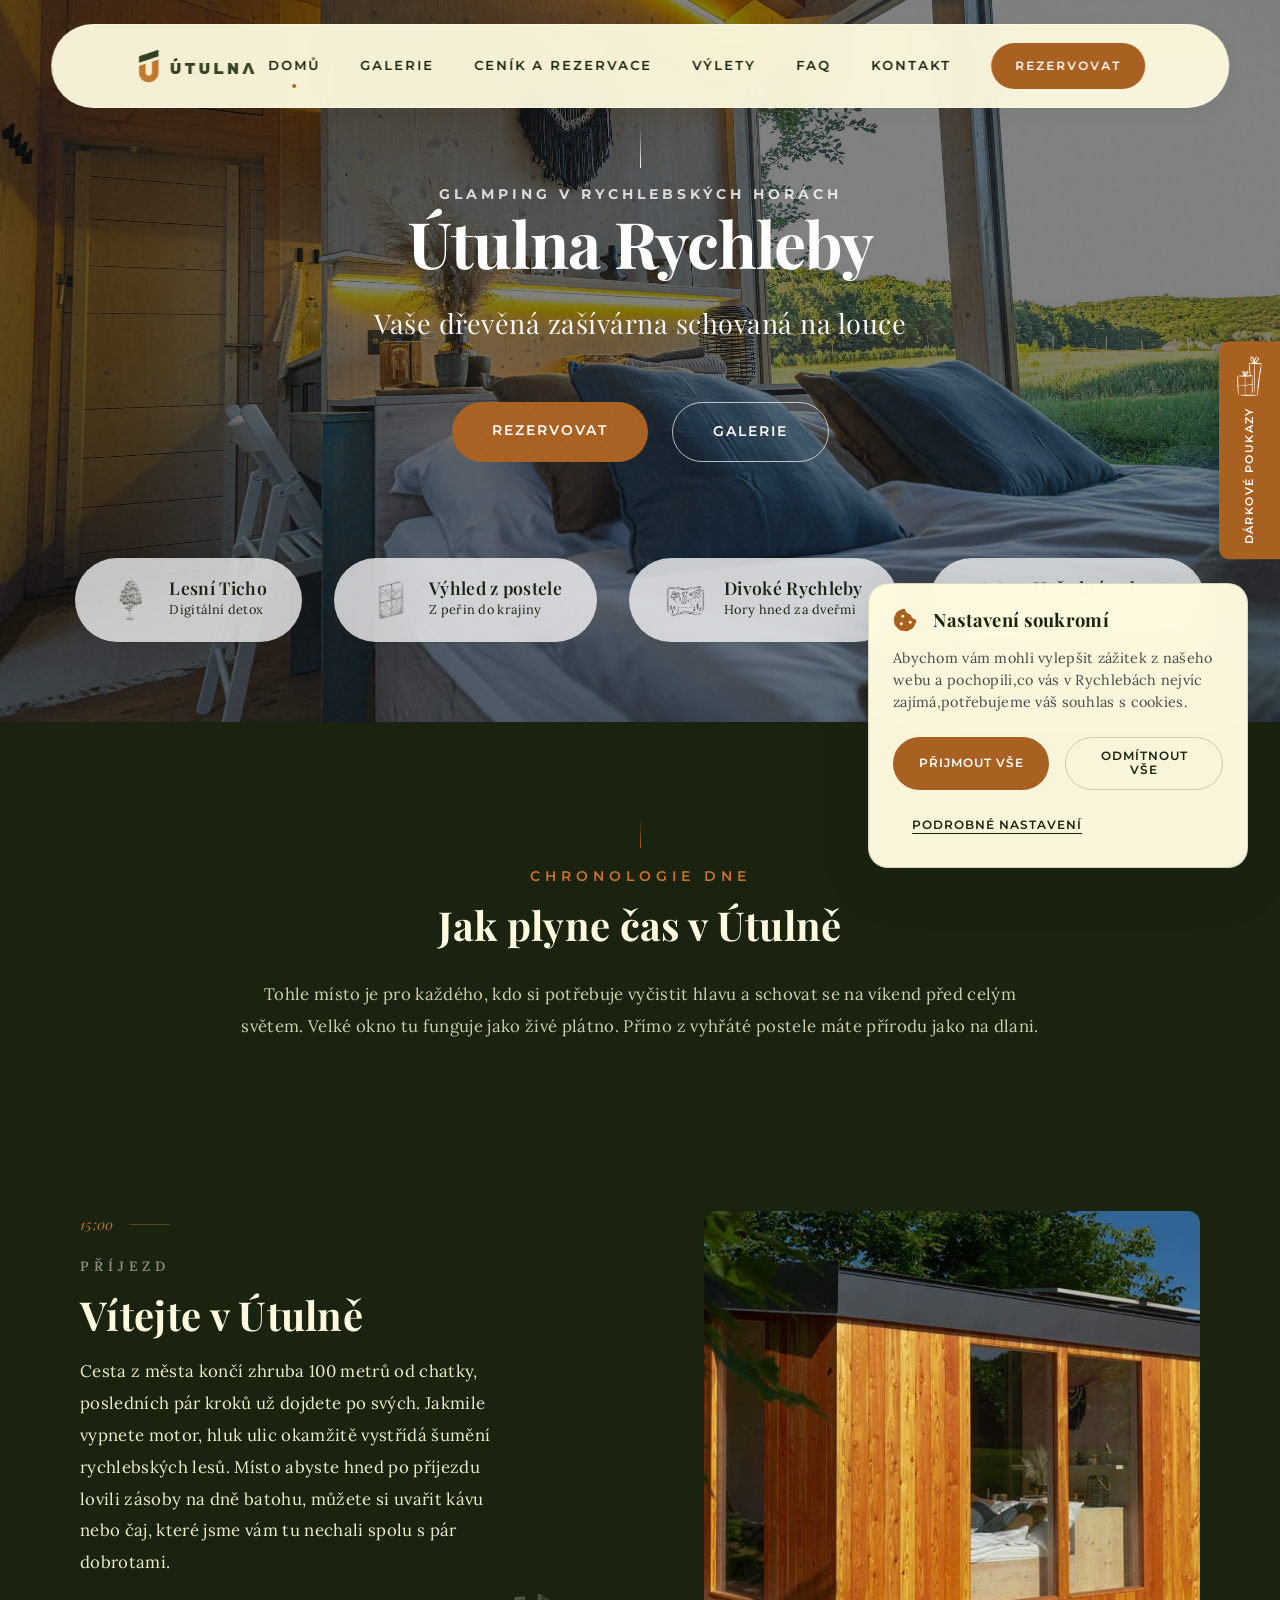
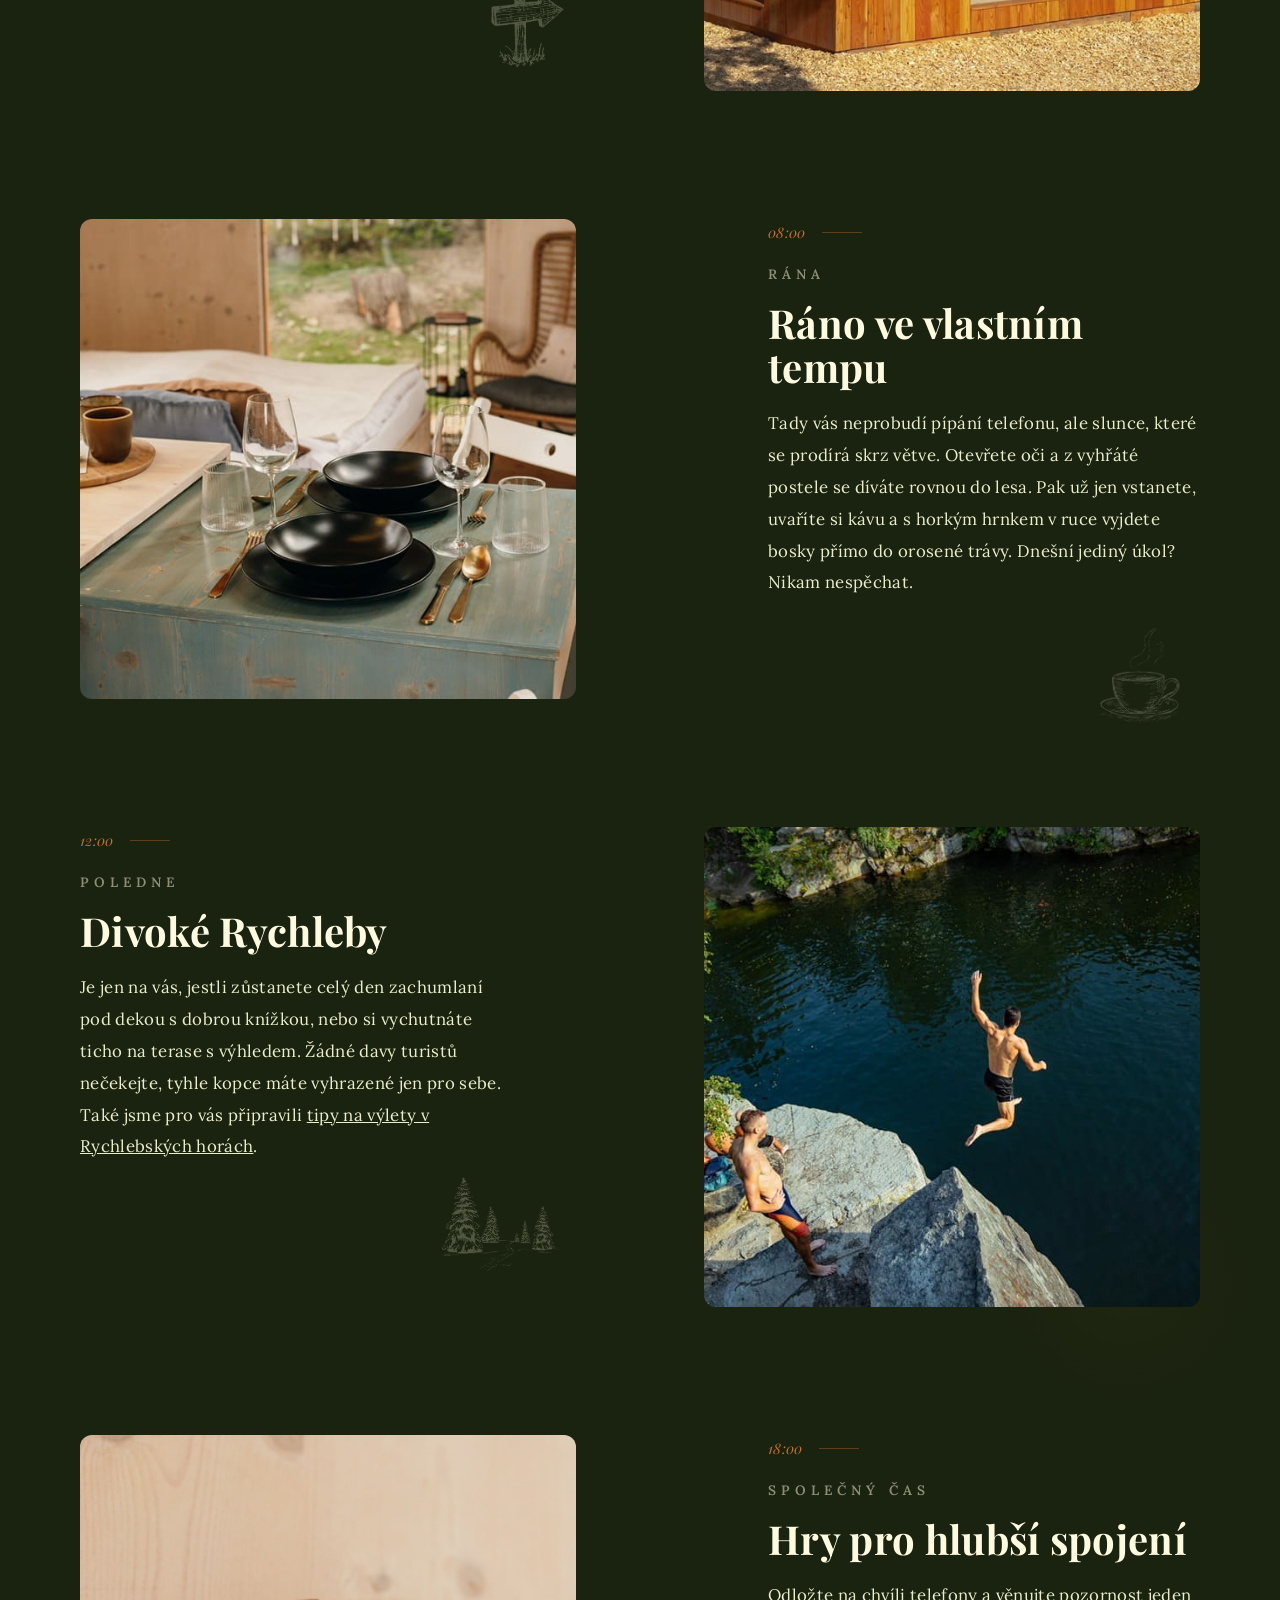
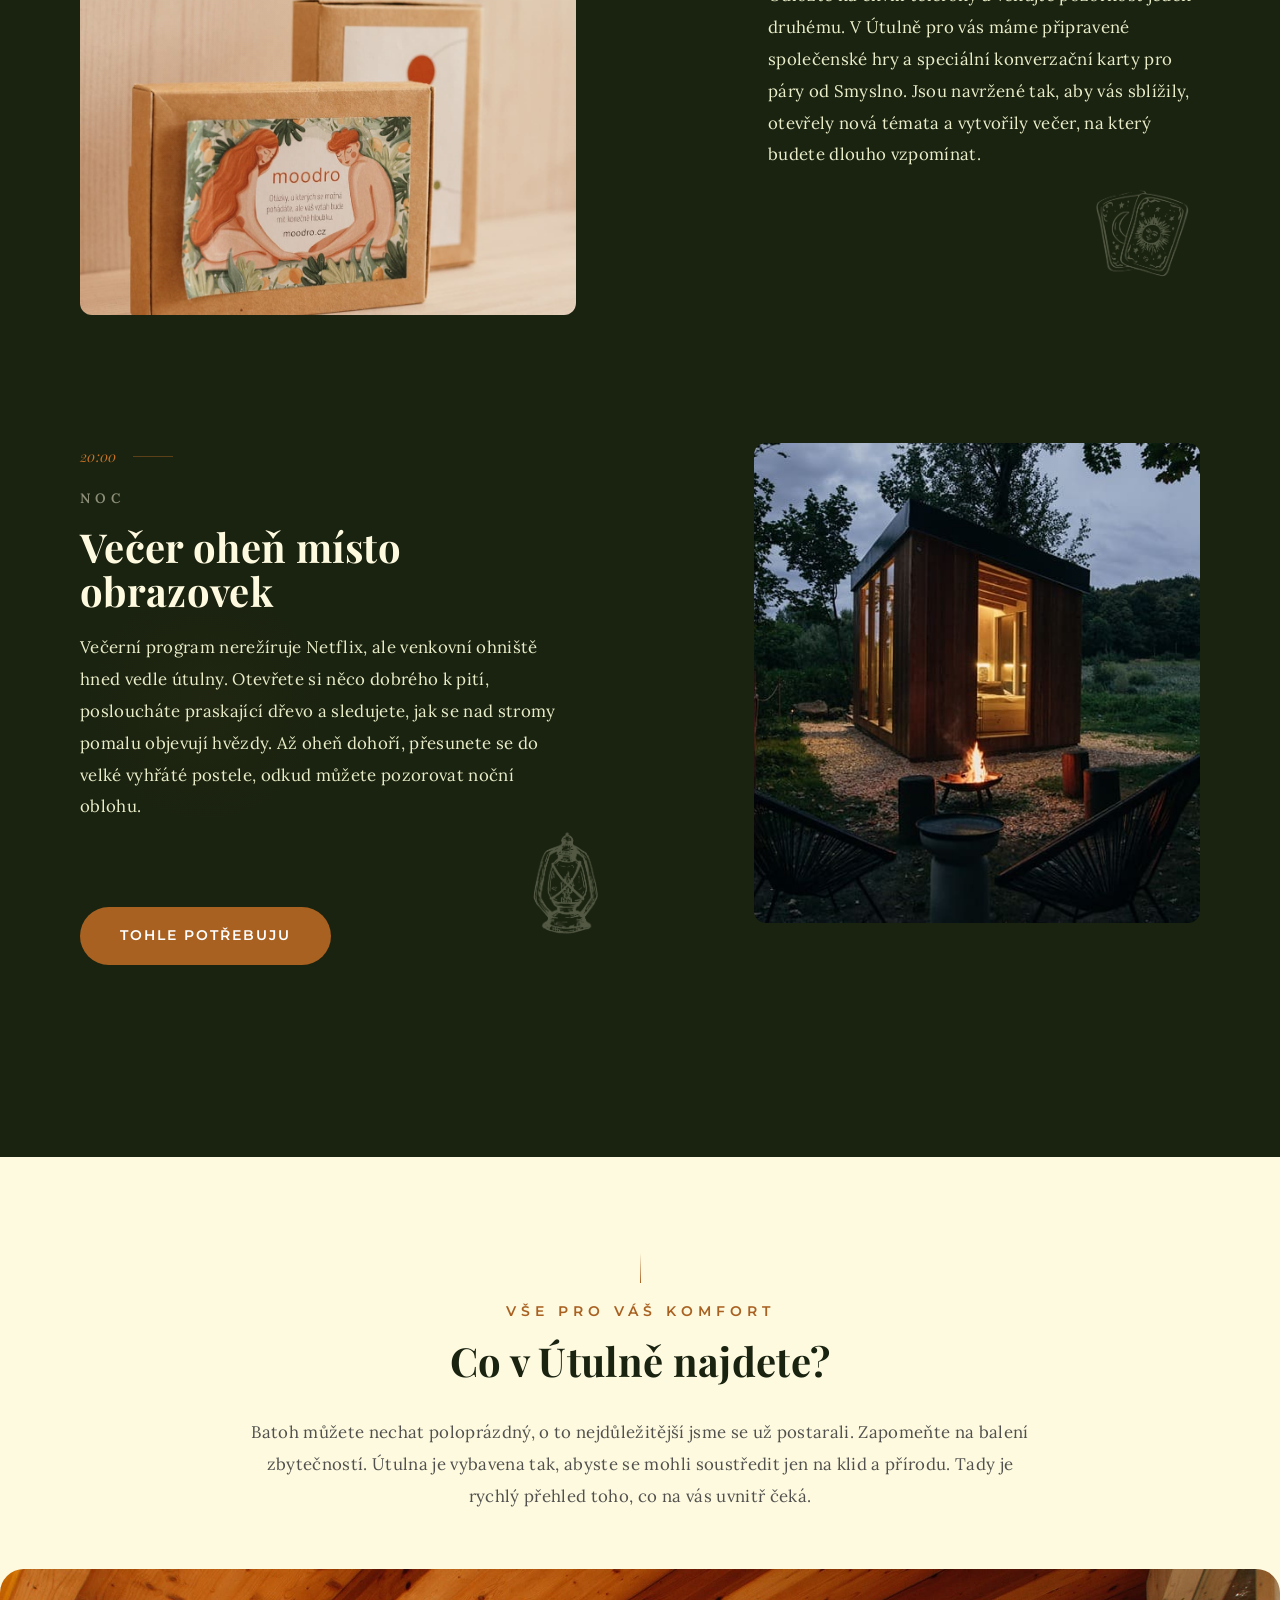
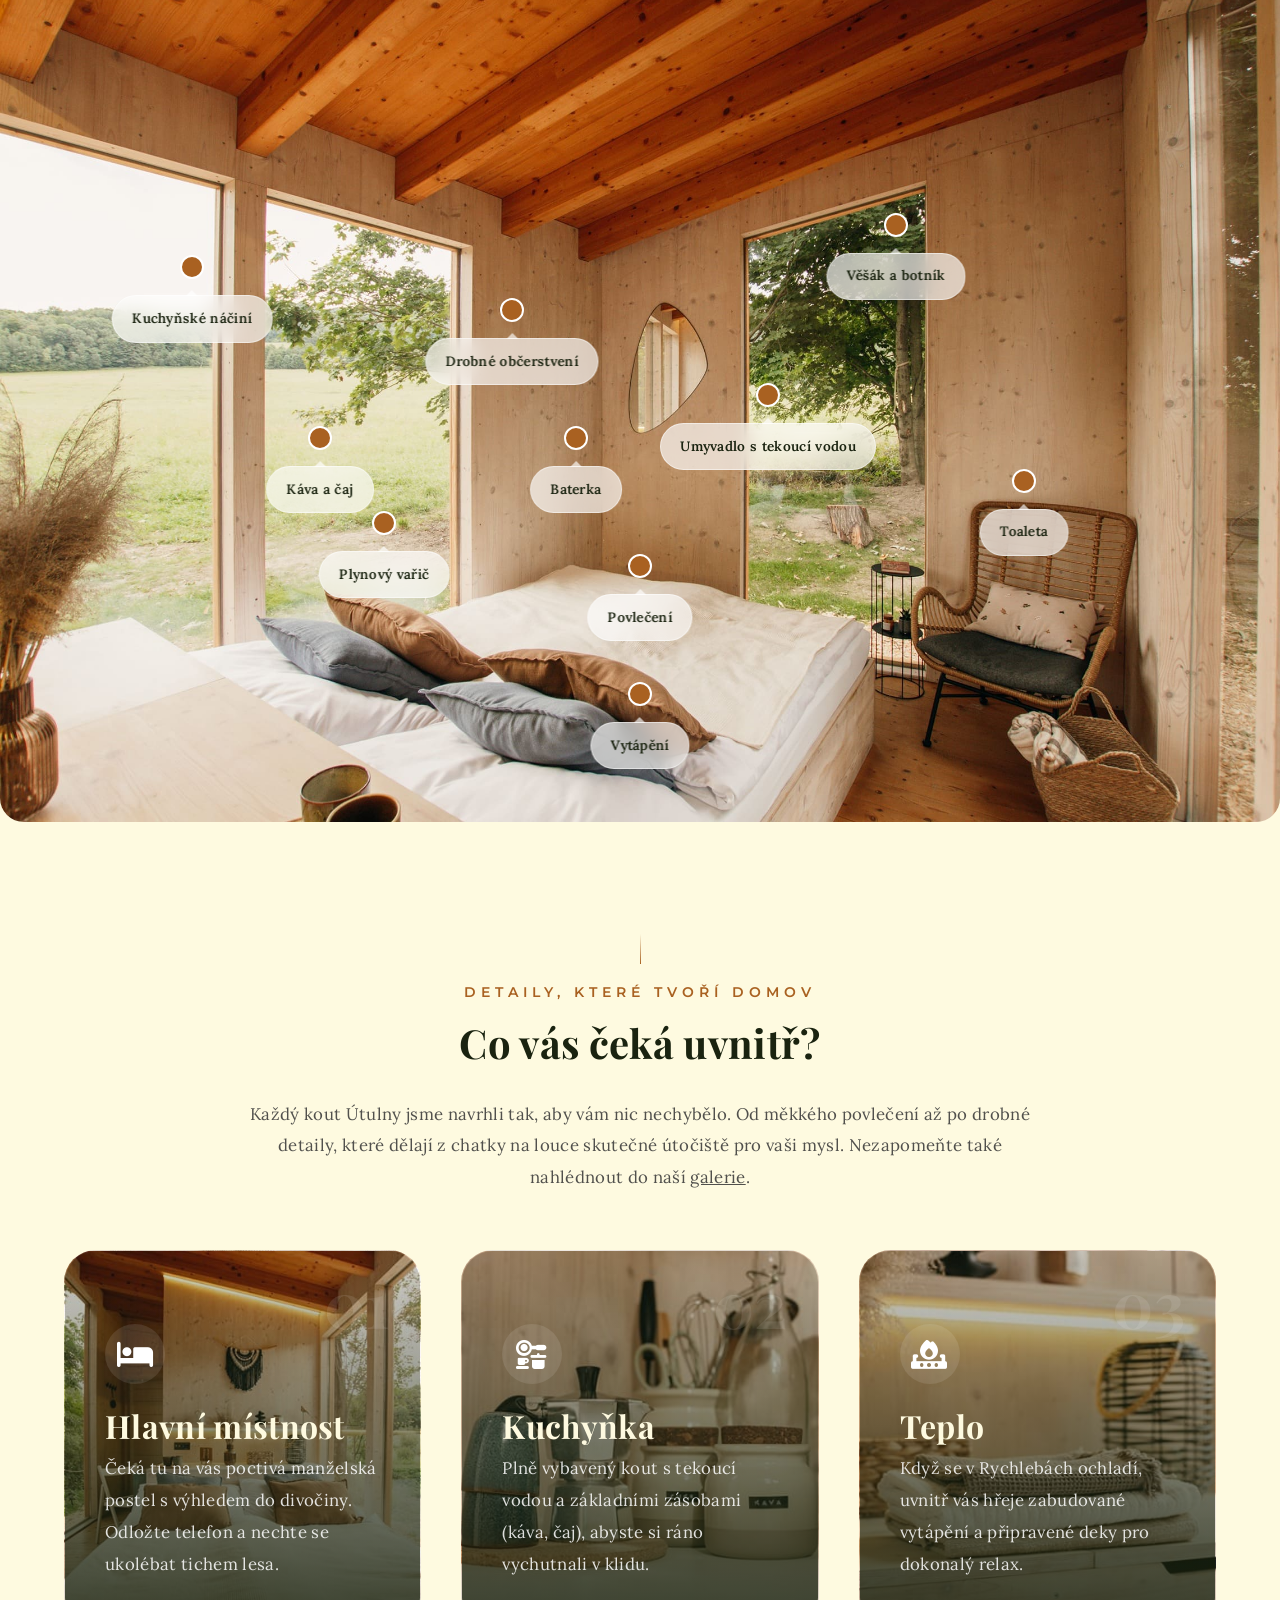
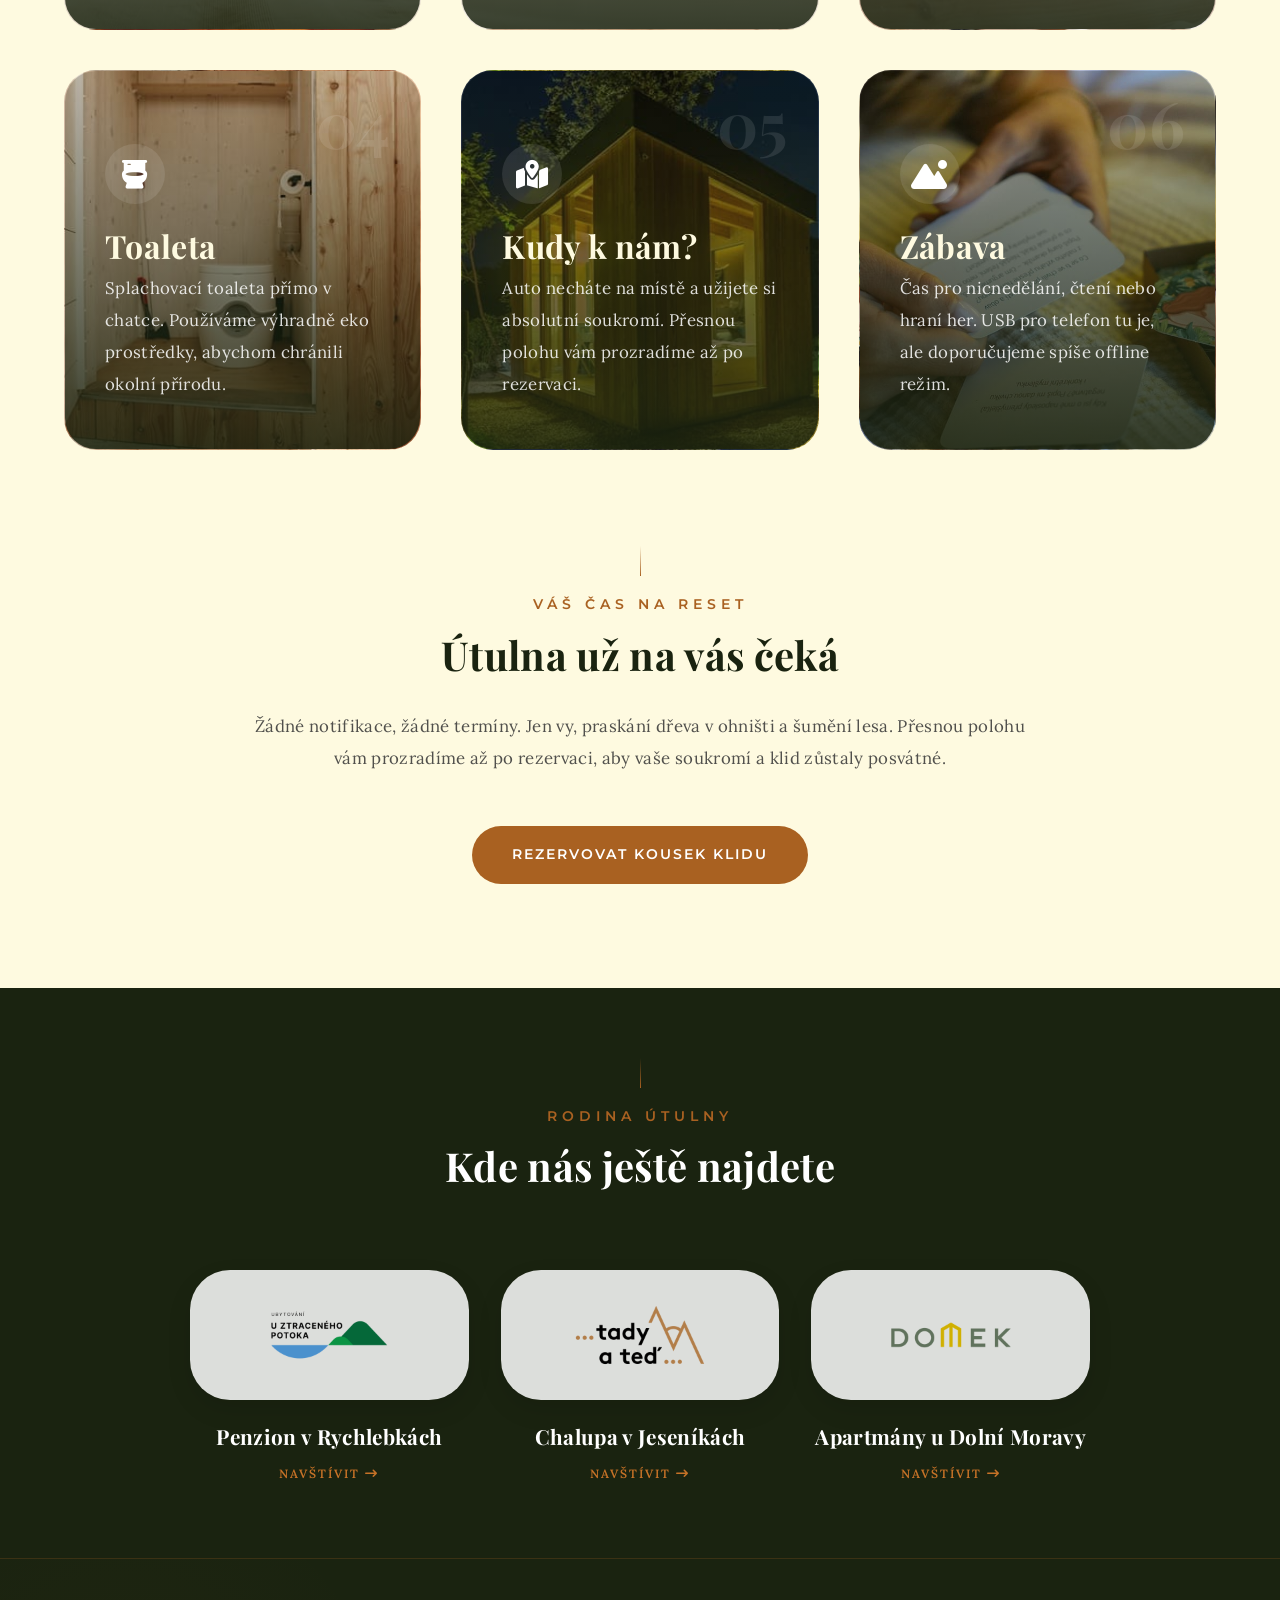
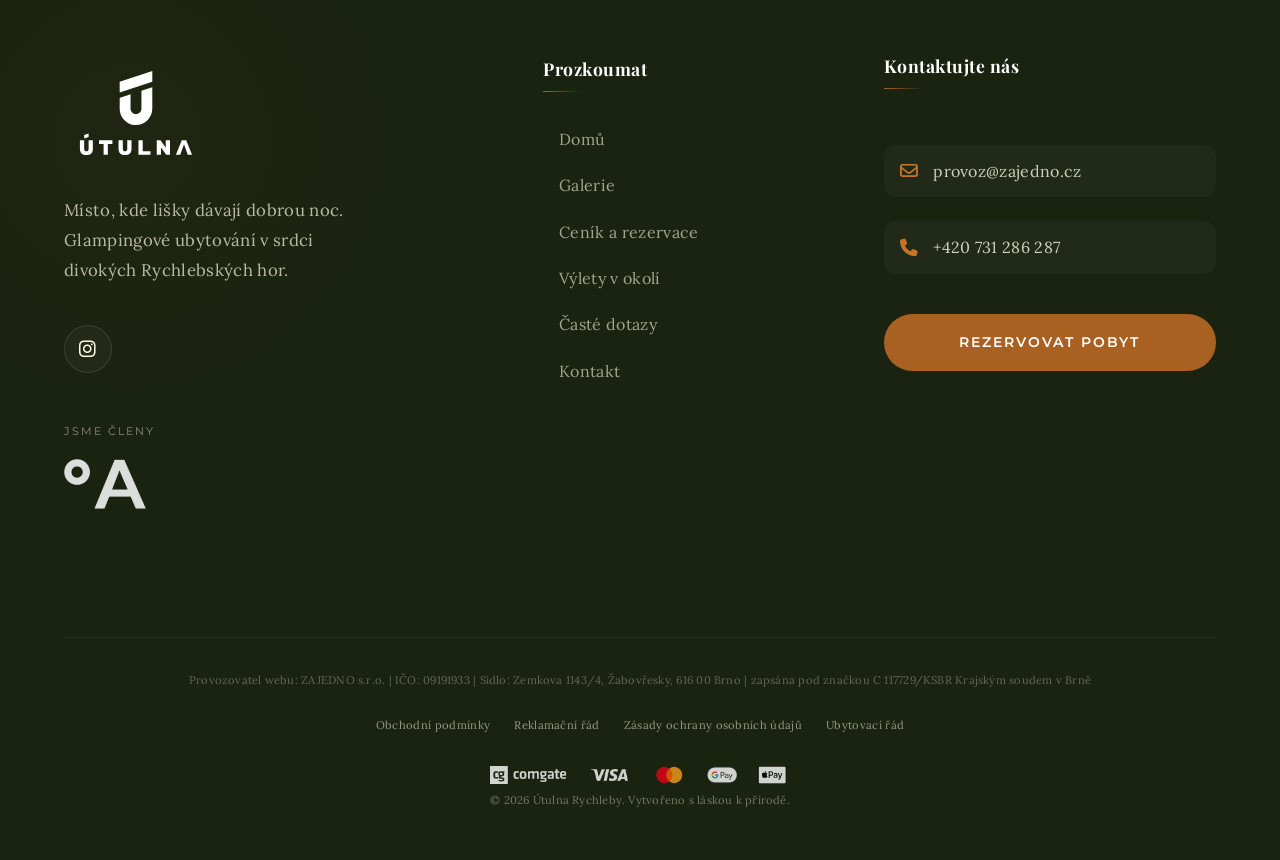
==== commit 8cbfb530: "logo_12.10." ====
--- a/index.html
+++ b/index.html
@@ -528,9 +528,6 @@
                         <a href="https://www.amazingplaces.cz/cs/kouzelna-mista/ootoolno-zem-?s=3qonv6vy" target="_blank" rel="noopener" aria-label="Amazing Places">
                             <img src="Obrazky/amazing_places_logo_bile.png" alt="Amazing Places" class="footer-members-ap" loading="lazy" width="300" height="183">
                         </a>
-                        <a href="https://www.kouzelnechaloupky.cz/" target="_blank" rel="noopener" aria-label="Kouzelné chaloupky">
-                            <img src="Obrazky/KCh_pecet_clen_digital_mala.svg" alt="Kouzelné chaloupky – člen 2027" loading="lazy" width="288" height="480">
-                        </a>
                     </div>
                 </div>
             </div>
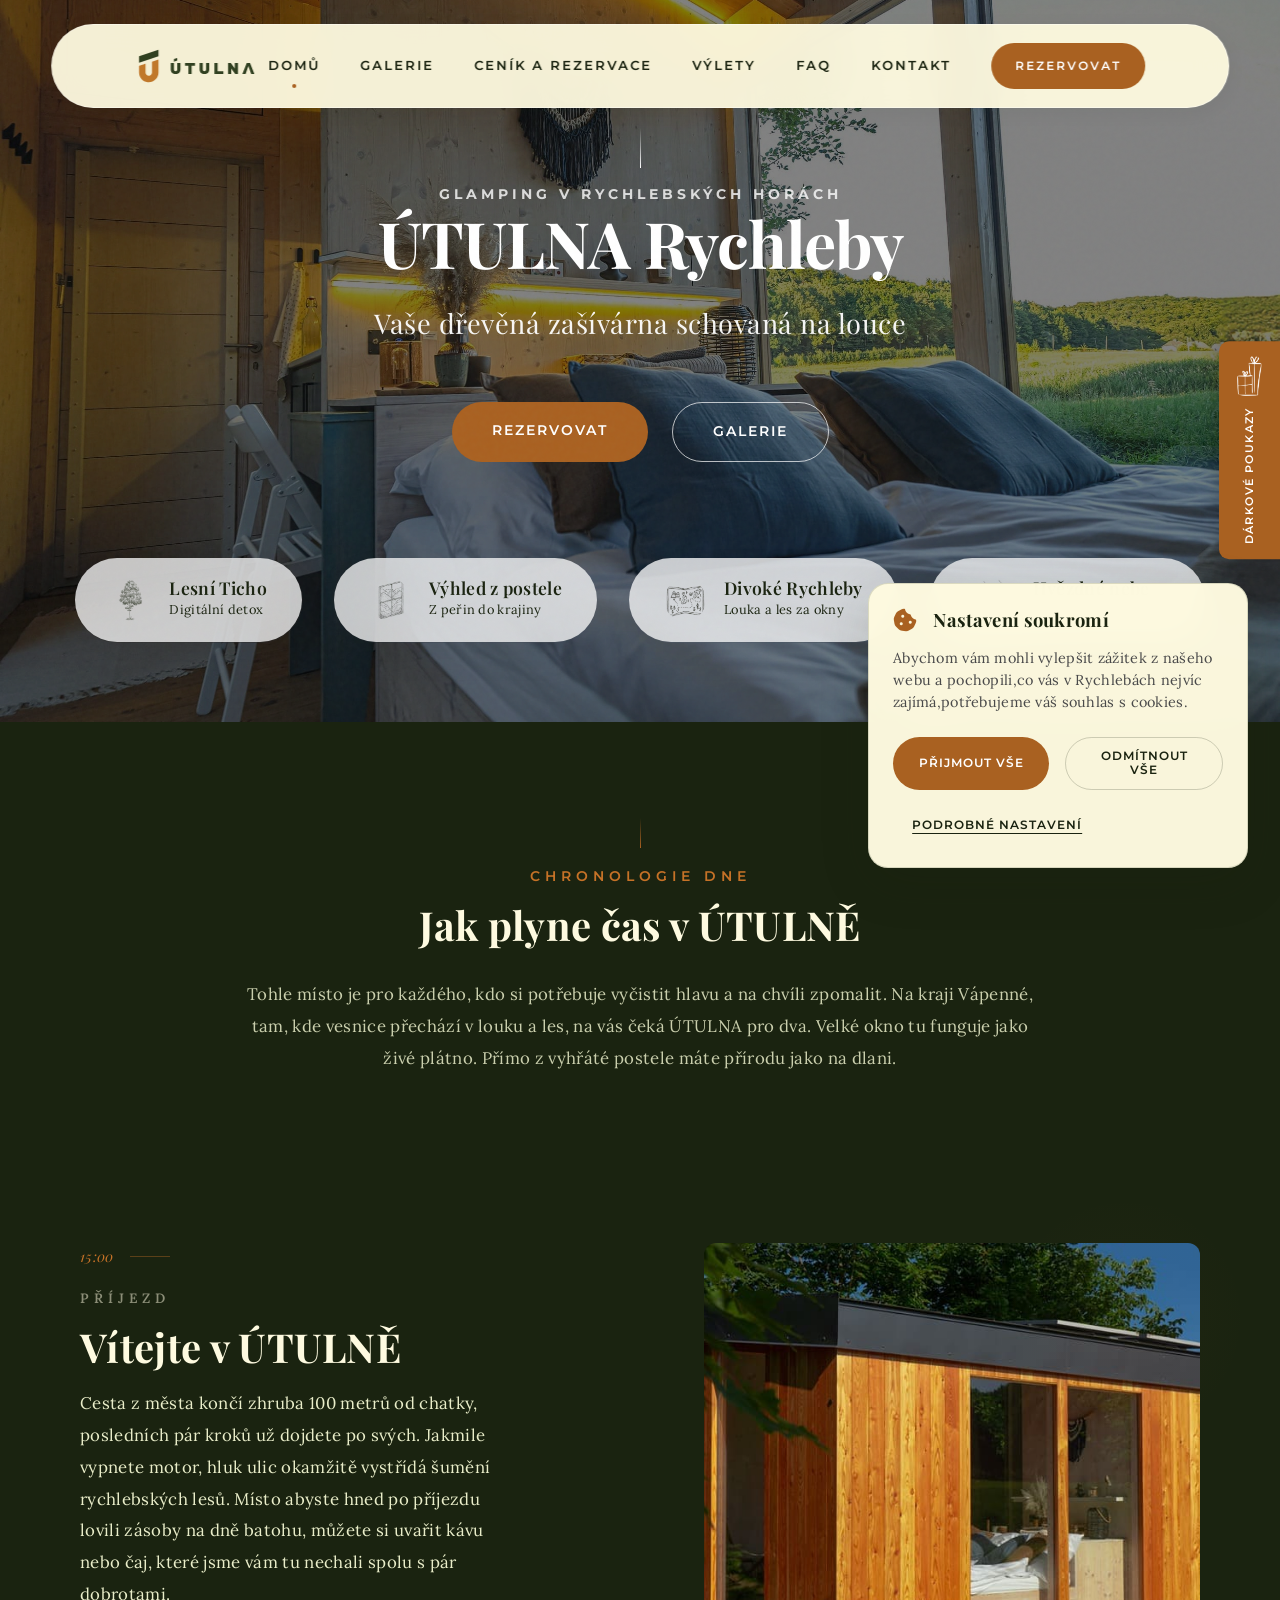
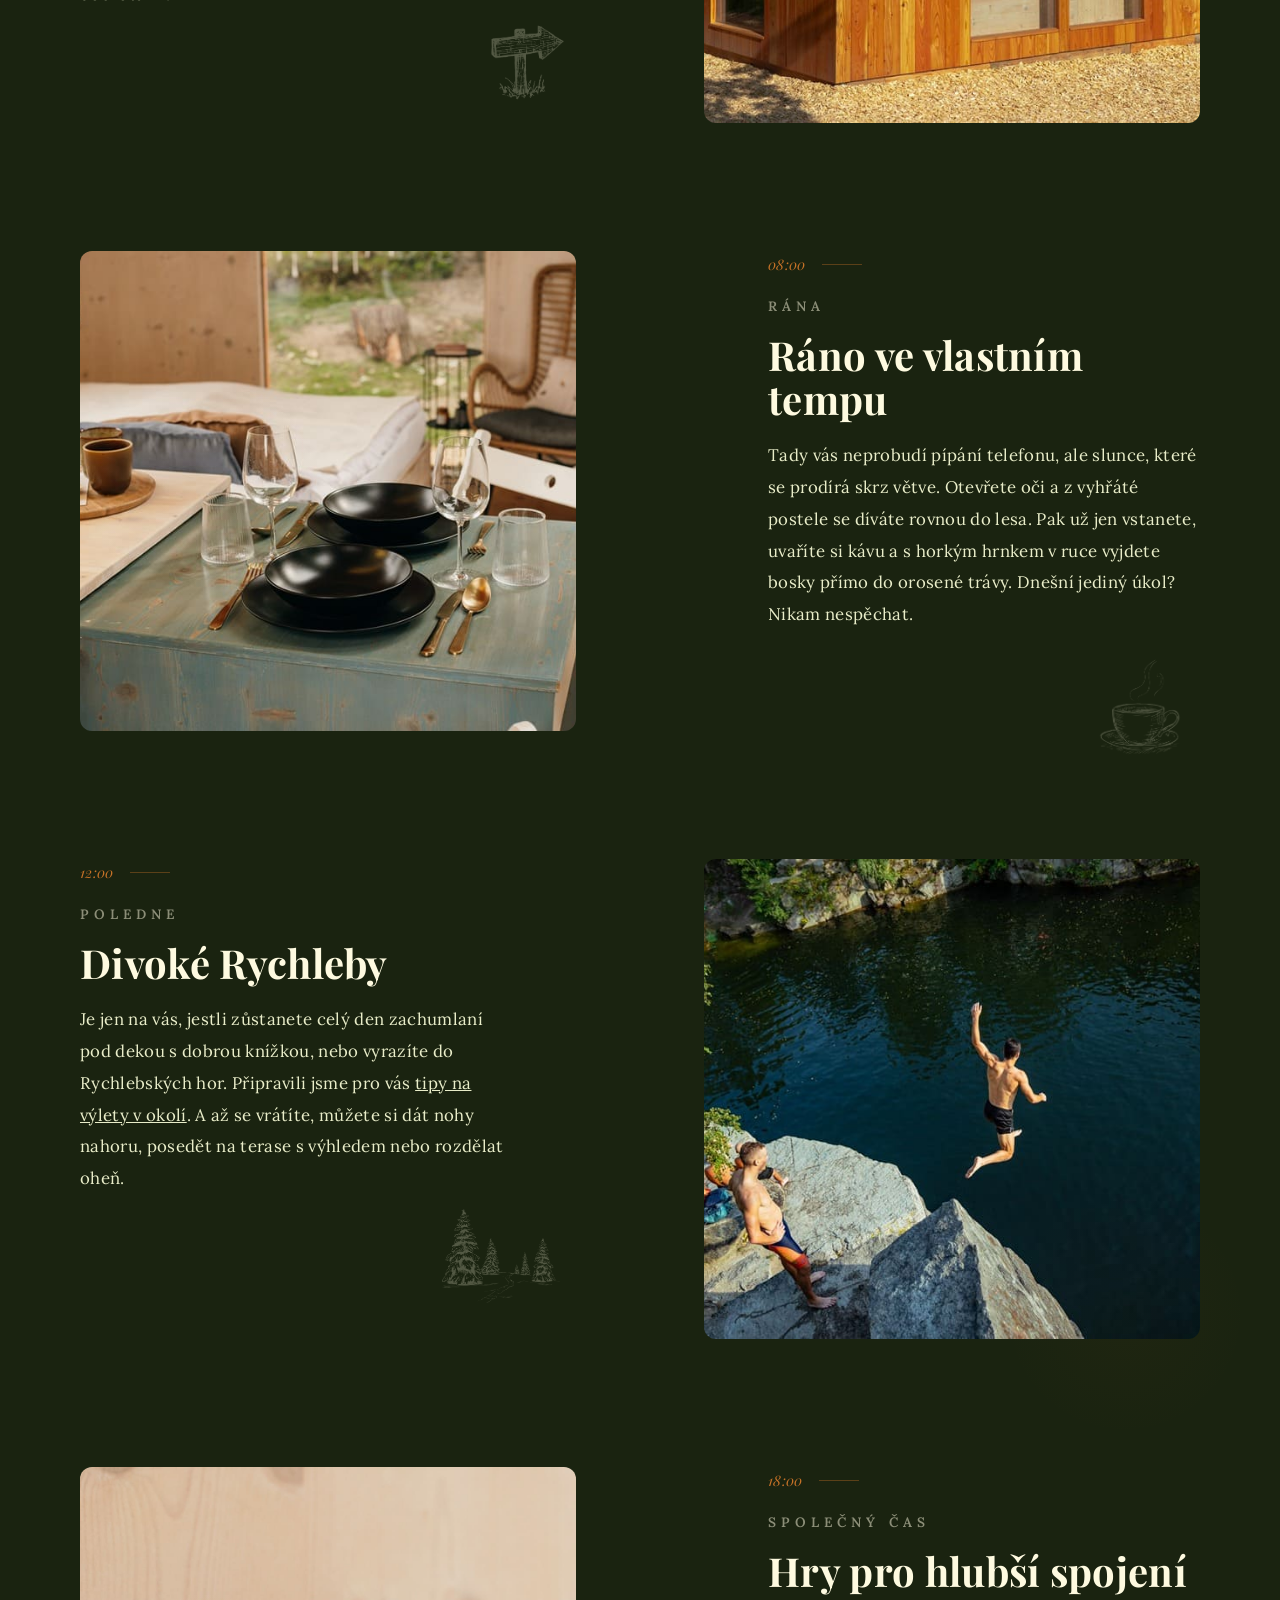
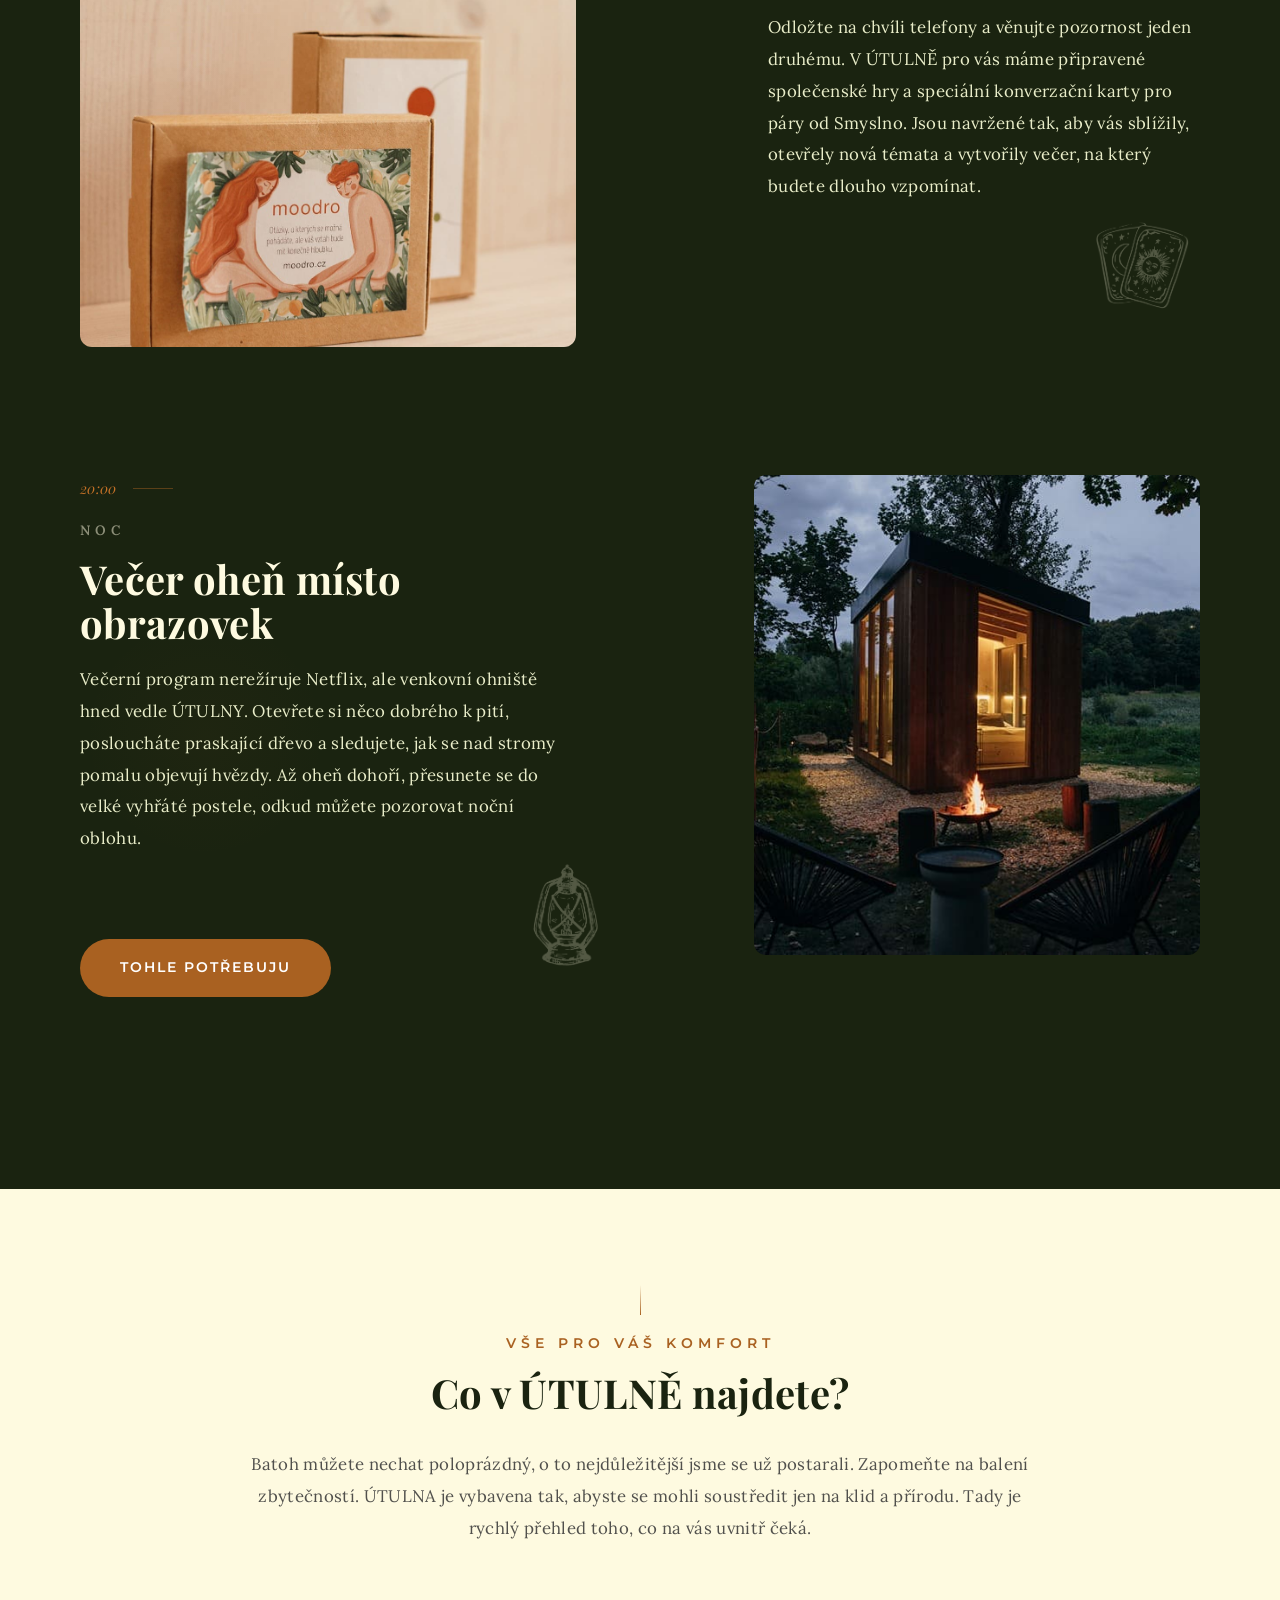
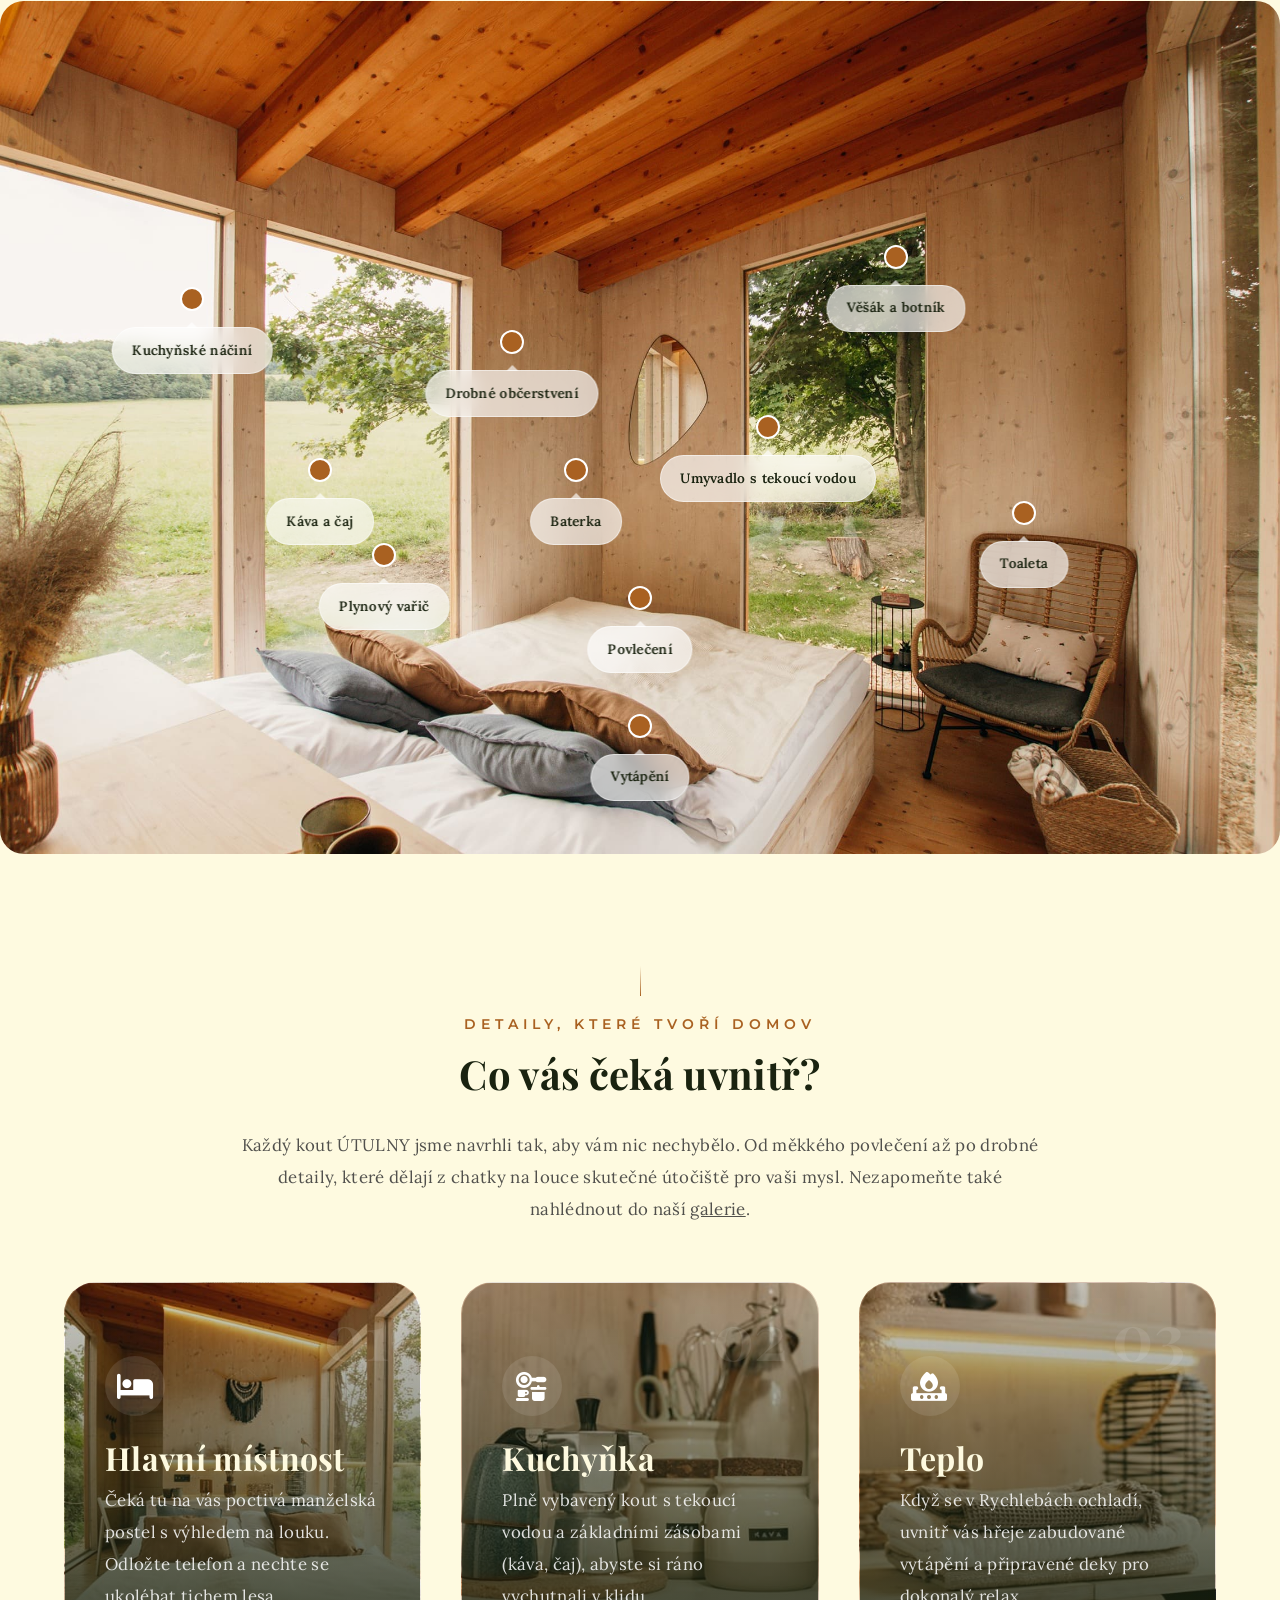
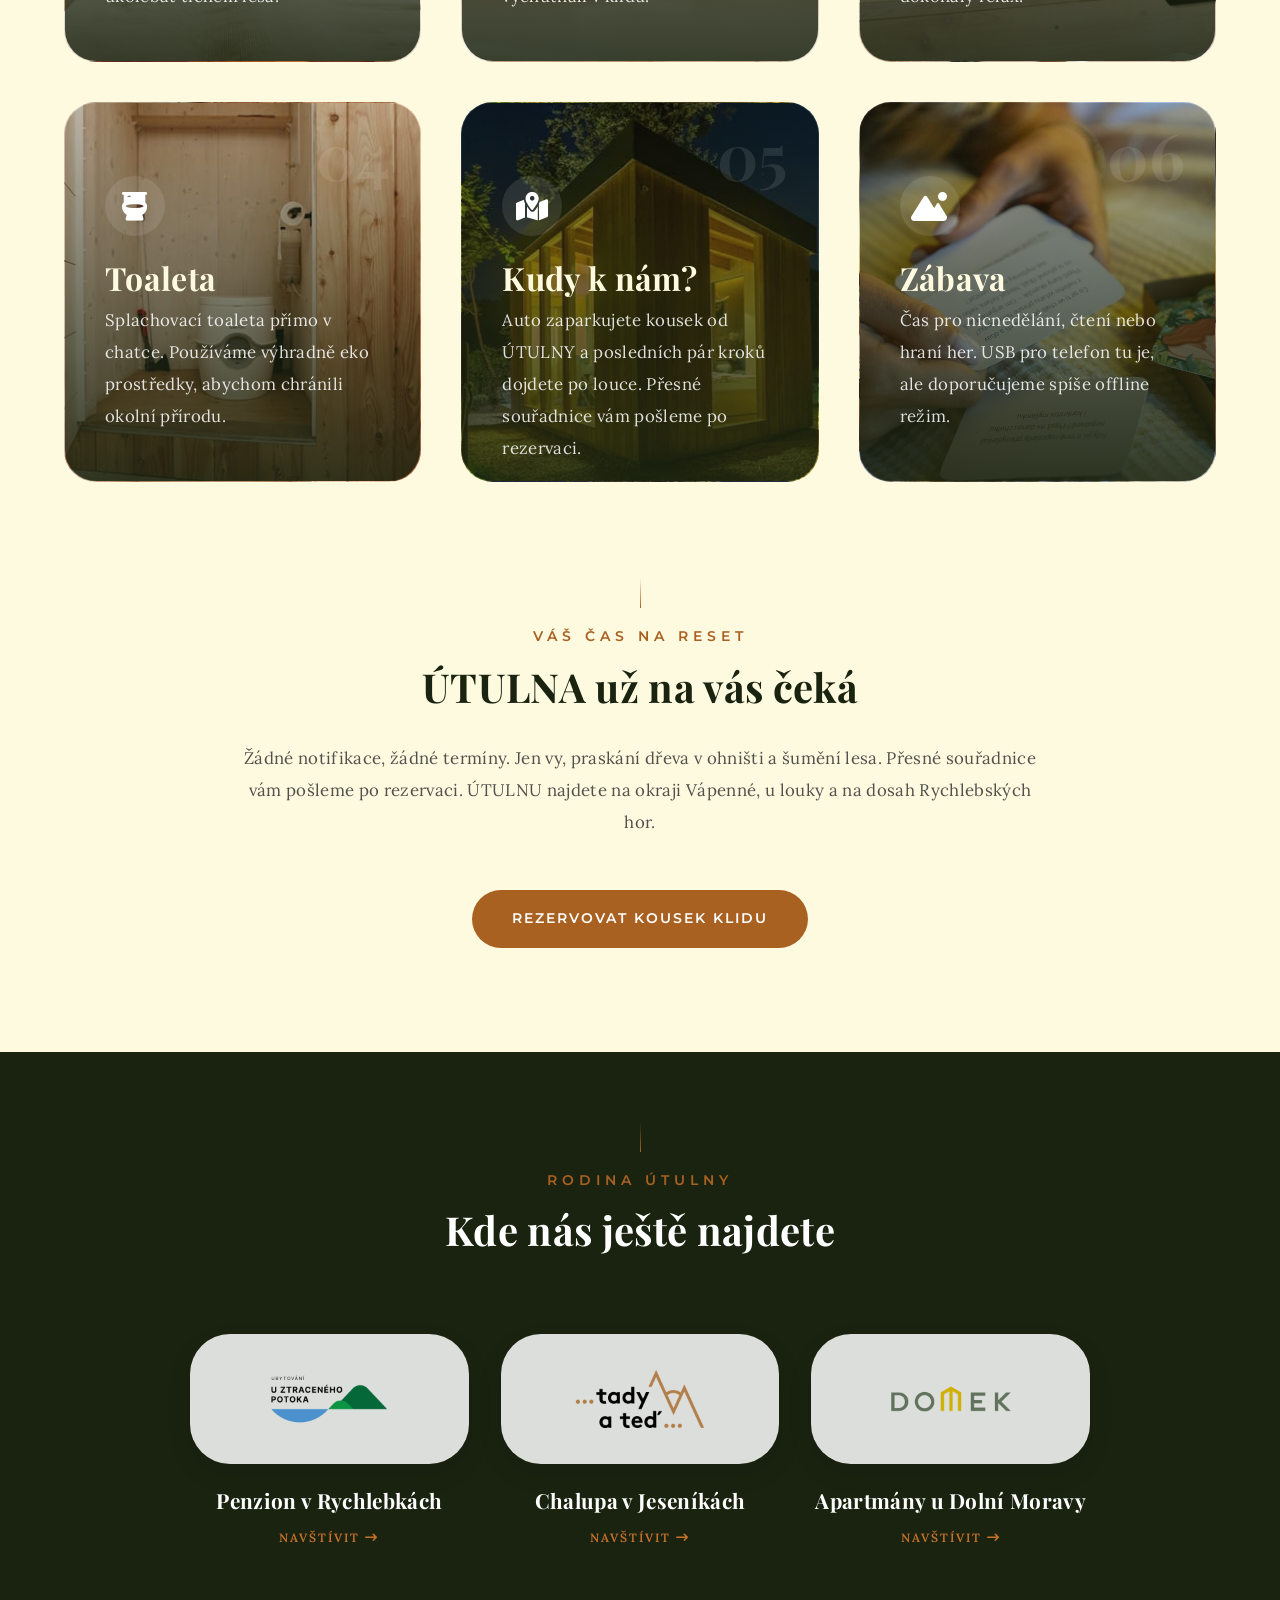
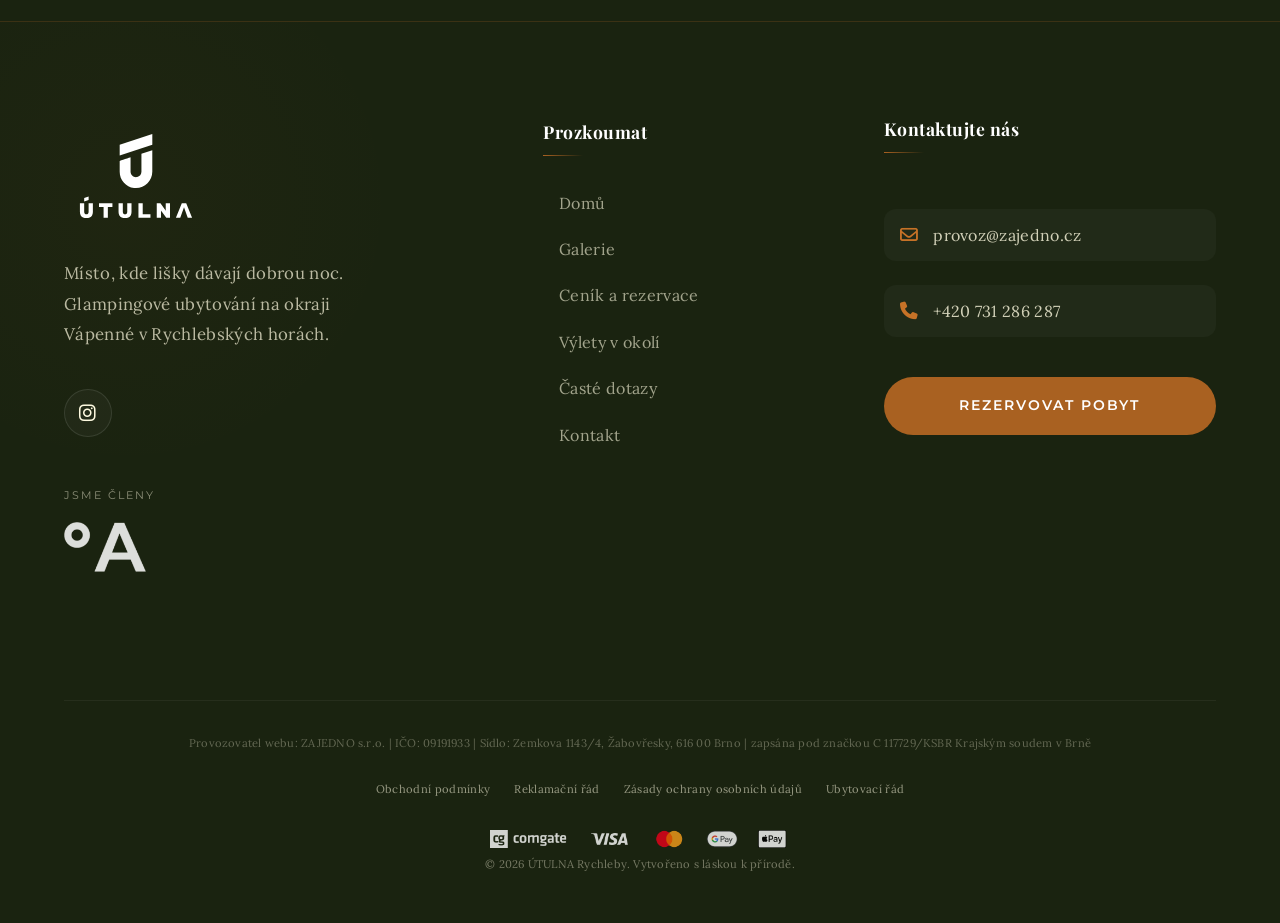
==== commit 6c34b63b: "texty: poloha na okraji Vápenné místo „divočiny“, ÚTULNA verzálkami - odstraněny formulace slibující" ====
--- a/index.html
+++ b/index.html
@@ -4,9 +4,9 @@
 <head>
     <meta charset="UTF-8">
     <meta name="viewport" content="width=device-width, initial-scale=1.0">
-    <title>Útulna Rychleby | Glamping v divočině</title>
+    <title>ÚTULNA Rychleby | Glamping v Rychlebských horách</title>
     <meta name="description"
-        content="Netradiční ubytování v Rychlebských horách. Útulna schovaná na louce, bez notifikací, jen šumění lesa.">
+        content="Netradiční ubytování v Rychlebských horách. ÚTULNA schovaná na louce, bez notifikací, jen šumění lesa.">
 
     <!-- Preconnect for external resources -->
     <link rel="preconnect" href="https://fonts.googleapis.com">
@@ -39,8 +39,8 @@
     <!-- Open Graph -->
     <meta property="og:type" content="website">
     <meta property="og:url" content="https://utulna-rychleby.cz/">
-    <meta property="og:title" content="Útulna Rychleby | Glamping v divočině">
-    <meta property="og:description" content="Netradiční ubytování v Rychlebských horách. Útulna schovaná na louce, bez notifikací, jen šumění lesa.">
+    <meta property="og:title" content="ÚTULNA Rychleby | Glamping v Rychlebských horách">
+    <meta property="og:description" content="Netradiční ubytování v Rychlebských horách. ÚTULNA schovaná na louce, bez notifikací, jen šumění lesa.">
     <meta property="og:image" content="https://utulna-rychleby.cz/Obrazky/nahled%20socialni%20site.jpg">
     <meta property="og:locale" content="cs_CZ">
     <script src="js/consent-init.min.js"></script>
@@ -54,20 +54,20 @@
           "@type": "WebSite",
           "@id": "https://utulna-rychleby.cz/#website",
           "url": "https://utulna-rychleby.cz",
-          "name": "Útulna Rychleby",
-          "description": "Netradiční ubytování v Rychlebských horách. Útulna schovaná na louce, bez notifikací, jen šumění lesa.",
+          "name": "ÚTULNA Rychleby",
+          "description": "Netradiční ubytování v Rychlebských horách. ÚTULNA schovaná na louce, bez notifikací, jen šumění lesa.",
           "inLanguage": "cs"
         },
         {
           "@type": "Campground",
           "@id": "https://utulna-rychleby.cz/#business",
-          "name": "Útulna Rychleby",
-          "description": "Glampingové ubytování v srdci divokých Rychlebských hor. Dřevěná chatka na louce pro dva, s ohništěm, kuchyňkou a výhledem do lesa.",
+          "name": "ÚTULNA Rychleby",
+          "description": "Glampingové ubytování na okraji Vápenné v Rychlebských horách. Dřevěná chatka na louce pro dva, s ohništěm, kuchyňkou a výhledem do lesa.",
           "url": "https://utulna-rychleby.cz",
           "telephone": "+420731286287",
           "email": "provoz@zajedno.cz",
           "image": "https://utulna-rychleby.cz/Obrazky/uvodni.jpeg",
-          "priceRange": "2550 CZK / noc",
+          "priceRange": "1800–2400 CZK / noc",
           "address": {
             "@type": "PostalAddress",
             "addressLocality": "Vápenná",
@@ -122,7 +122,7 @@
     <header>
         <div class="container nav-container">
             <a href="/" class="logo">
-                <img src="Obrazky/Utulna loho do hlavicky.svg" alt="Útulna Rychleby">
+                <img src="Obrazky/Utulna loho do hlavicky.svg" alt="ÚTULNA Rychleby">
             </a>
             <div class="hamburger">
                 <span></span>
@@ -147,7 +147,7 @@
             <div class="container fade-in">
                 <div class="editorial-line"></div>
                 <h1 class="editorial-tag">Glamping v Rychlebských horách</h1>
-                <h2>Útulna Rychleby</h2>
+                <h2>ÚTULNA Rychleby</h2>
                 <h3 class="hero-lead">Vaše dřevěná zašívárna schovaná na louce</h3>
                 <div class="hero-btns">
                     <a href="cenik.html#booking-section" class="btn btn-primary">Rezervovat</a>
@@ -182,7 +182,7 @@
                         </div>
                         <div class="feature-text">
                             <h4>Divoké Rychleby</h4>
-                            <span>Hory hned za dveřmi</span>
+                            <span>Louka a les za okny</span>
                         </div>
                     </a>
 
@@ -206,11 +206,11 @@
                 <div class="editorial-header fade-in">
                     <div class="editorial-line"></div>
                     <span class="editorial-tag">Chronologie dne</span>
-                    <h2>Jak plyne čas v Útulně</h2>
+                    <h2>Jak plyne čas v ÚTULNĚ</h2>
                     <div class="editorial-intro">
 
-                        <p>Tohle místo je pro každého, kdo si potřebuje vyčistit hlavu a schovat se na víkend před celým
-                            světem. Velké okno tu funguje jako živé plátno. Přímo z vyhřáté postele máte přírodu jako na
+                        <p>Tohle místo je pro každého, kdo si potřebuje vyčistit hlavu a na chvíli zpomalit. Na kraji
+                            Vápenné, tam, kde vesnice přechází v louku a les, na vás čeká ÚTULNA pro dva. Velké okno tu funguje jako živé plátno. Přímo z vyhřáté postele máte přírodu jako na
                             dlani.</p>
                     </div>
                 </div>
@@ -222,7 +222,7 @@
                     <div class="ref-text-box">
                         <div class="time-tag">15:00</div>
                         <span class="ref-label">Příjezd</span>
-                        <h3>Vítejte v Útulně</h3>
+                        <h3>Vítejte v ÚTULNĚ</h3>
                         <p>Cesta z města končí zhruba 100 metrů od chatky, posledních pár kroků už dojdete po svých.
                             Jakmile vypnete motor, hluk ulic okamžitě vystřídá šumění
                             rychlebských lesů. Místo abyste hned po příjezdu lovili zásoby na dně batohu, můžete si
@@ -230,7 +230,7 @@
                         <img src="Obrazky/ikona vitejte.png" alt="" aria-hidden="true" class="ref-icon-img" loading="lazy" width="486" height="513">
                     </div>
                     <div class="ref-img-box">
-                        <img src="Obrazky/vitejte%20v%20utulne.jpeg" alt="Vítejte v Útulně"
+                        <img src="Obrazky/vitejte%20v%20utulne.jpeg" alt="Vítejte v ÚTULNĚ"
                             class="vertical-img shadow-img" loading="lazy" width="843" height="562">
                     </div>
                 </div>
@@ -258,11 +258,10 @@
                         <div class="time-tag">12:00</div>
                         <span class="ref-label">Poledne</span>
                         <h3>Divoké Rychleby</h3>
-                        <p>Je jen na vás, jestli zůstanete celý den zachumlaní pod dekou s dobrou knížkou, nebo si
-                            vychutnáte ticho na terase s výhledem. Žádné davy turistů nečekejte, tyhle kopce máte
-                            vyhrazené jen pro sebe. Také jsme pro vás připravili <a href="tipy-na-vylety.html"
-                                style="color: inherit; text-decoration: underline;">tipy na výlety v Rychlebských
-                                horách</a>.</p>
+                        <p>Je jen na vás, jestli zůstanete celý den zachumlaní pod dekou s dobrou knížkou, nebo
+                            vyrazíte do Rychlebských hor. Připravili jsme pro vás <a href="tipy-na-vylety.html"
+                                style="color: inherit; text-decoration: underline;">tipy na výlety v okolí</a>. A až se
+                            vrátíte, můžete si dát nohy nahoru, posedět na terase s výhledem nebo rozdělat oheň.</p>
                         <img src="Obrazky/ikona divoke rychleby.png" alt="" aria-hidden="true" class="ref-icon-img" loading="lazy" width="486" height="513">
                     </div>
                     <div class="ref-img-box">
@@ -274,14 +273,14 @@
                 <!-- STEP 4: Společenské hry -->
                 <div class="ref-item item-4 fade-in">
                     <div class="ref-img-box">
-                        <img src="Obrazky/hry%20pro%20pary.jpeg" alt="Společenské hry v Útulně"
+                        <img src="Obrazky/hry%20pro%20pary.jpeg" alt="Společenské hry v ÚTULNĚ"
                             class="landscape-img shadow-img" loading="lazy" width="1145" height="1717">
                     </div>
                     <div class="ref-text-box text-right-align">
                         <div class="time-tag">18:00</div>
                         <span class="ref-label">Společný čas</span>
                         <h3>Hry pro hlubší spojení</h3>
-                        <p>Odložte na chvíli telefony a věnujte pozornost jeden druhému. V Útulně pro vás máme
+                        <p>Odložte na chvíli telefony a věnujte pozornost jeden druhému. V ÚTULNĚ pro vás máme
                             připravené společenské hry a speciální konverzační karty pro páry od Smyslno. Jsou navržené
                             tak, aby vás sblížily, otevřely nová témata a vytvořily večer, na který budete dlouho
                             vzpomínat.</p>
@@ -295,7 +294,7 @@
                         <div class="time-tag">20:00</div>
                         <span class="ref-label">Noc</span>
                         <h3>Večer oheň místo obrazovek</h3>
-                        <p>Večerní program nerežíruje Netflix, ale venkovní ohniště hned vedle útulny. Otevřete si něco
+                        <p>Večerní program nerežíruje Netflix, ale venkovní ohniště hned vedle ÚTULNY. Otevřete si něco
                             dobrého k pití, posloucháte praskající dřevo a sledujete, jak se nad stromy pomalu objevují
                             hvězdy. Až oheň dohoří, přesunete se do velké vyhřáté postele, odkud můžete pozorovat noční
                             oblohu.</p>
@@ -316,10 +315,10 @@
             <div class="editorial-header">
                 <div class="editorial-line"></div>
                 <span class="editorial-tag">Vše pro váš komfort</span>
-                <h2 class="text-center">Co v Útulně najdete?</h2>
+                <h2 class="text-center">Co v ÚTULNĚ najdete?</h2>
                 <div class="editorial-intro">
                     <p>Batoh můžete nechat poloprázdný, o to nejdůležitější jsme se už postarali. Zapomeňte na balení
-                        zbytečností. Útulna je vybavena tak, abyste se mohli soustředit jen na klid a přírodu. Tady je
+                        zbytečností. ÚTULNA je vybavena tak, abyste se mohli soustředit jen na klid a přírodu. Tady je
                         rychlý přehled toho, co na vás uvnitř čeká.</p>
                 </div>
             </div>
@@ -328,7 +327,7 @@
         <!-- Pin Spotlight Section (Full Width) -->
         <section class="pin-section fade-in">
             <div style="position: relative;">
-                <img src="Obrazky/piny.jpeg" alt="Vybavení Útulny" class="pin-bg-img" loading="lazy" width="2281" height="1520">
+                <img src="Obrazky/piny.jpeg" alt="Vybavení ÚTULNY" class="pin-bg-img" loading="lazy" width="2281" height="1520">
 
                 <!-- 1. Kuchyňské náčiní -->
                 <div id="pin-kuchyne" class="pin-marker" style="top: 35%; left: 15%;">
@@ -390,7 +389,7 @@
                 <span class="editorial-tag">Detaily, které tvoří domov</span>
                 <h2>Co vás čeká uvnitř?</h2>
                 <div class="editorial-intro">
-                    <p>Každý kout Útulny jsme navrhli tak, aby vám nic nechybělo. Od měkkého povlečení až po drobné
+                    <p>Každý kout ÚTULNY jsme navrhli tak, aby vám nic nechybělo. Od měkkého povlečení až po drobné
                         detaily, které dělají z chatky na louce skutečné útočiště pro vaši mysl. Nezapomeňte také
                         nahlédnout do naší <a href="galerie.html"
                             style="color: inherit; text-decoration: underline;">galerie</a>.</p>
@@ -405,7 +404,7 @@
                     <span class="block-number">01</span>
                     <i class="fa-solid fa-bed"></i>
                     <h3>Hlavní místnost</h3>
-                    <p>Čeká tu na vás poctivá manželská postel s výhledem do divočiny. Odložte telefon a nechte se
+                    <p>Čeká tu na vás poctivá manželská postel s výhledem na louku. Odložte telefon a nechte se
                         ukolébat tichem lesa.</p>
                 </div>
 
@@ -437,8 +436,8 @@
                     <span class="block-number">05</span>
                     <i class="fa-solid fa-map-location-dot"></i>
                     <h3>Kudy k nám?</h3>
-                    <p>Auto necháte na místě a užijete si absolutní soukromí. Přesnou polohu vám prozradíme až po
-                        rezervaci.</p>
+                    <p>Auto zaparkujete kousek od ÚTULNY a posledních pár kroků dojdete po louce. Přesné souřadnice vám
+                        pošleme po rezervaci.</p>
                 </div>
 
                 <div class="detail-block" style="background-image: url('Obrazky/zabava.jpeg');">
@@ -456,11 +455,9 @@
                 <div class="editorial-header">
                     <div class="editorial-line"></div>
                     <span class="editorial-tag">Váš čas na reset</span>
-                    <h2>Útulna už na vás čeká</h2>
+                    <h2>ÚTULNA už na vás čeká</h2>
                     <div class="editorial-intro">
-                        <p>Žádné notifikace, žádné termíny. Jen vy, praskání dřeva v ohništi a šumění lesa. Přesnou
-                            polohu
-                            vám prozradíme až po rezervaci, aby vaše soukromí a klid zůstaly posvátné.</p>
+                        <p>Žádné notifikace, žádné termíny. Jen vy, praskání dřeva v ohništi a šumění lesa. Přesné souřadnice vám pošleme po rezervaci. ÚTULNU najdete na okraji Vápenné, u louky a na dosah Rychlebských hor.</p>
                     </div>
                     <div class="editorial-cta-wrapper">
                         <a href="cenik.html#booking-section" class="btn btn-primary">Rezervovat kousek klidu</a>
@@ -473,7 +470,7 @@
             <div class="container">
                 <div class="editorial-header">
                     <div class="editorial-line"></div>
-                    <span class="editorial-tag">Rodina Útulny</span>
+                    <span class="editorial-tag">Rodina ÚTULNY</span>
                     <h2 class="text-center">Kde nás ještě najdete</h2>
                 </div>
 
@@ -512,9 +509,9 @@
         <div class="container footer-grid">
             <div class="footer-brand">
                 <a href="/" class="footer-logo-link">
-                    <img src="Obrazky/Utulna_basic_white.svg" alt="Útulna Rychleby" class="footer-logo">
+                    <img src="Obrazky/Utulna_basic_white.svg" alt="ÚTULNA Rychleby" class="footer-logo">
                 </a>
-                <p>Místo, kde lišky dávají dobrou noc. Glampingové ubytování v srdci divokých Rychlebských hor.</p>
+                <p>Místo, kde lišky dávají dobrou noc. Glampingové ubytování na okraji Vápenné v Rychlebských horách.</p>
 
                 <div class="footer-socials">
                     <a href="https://www.instagram.com/utulna_rychleby/" target="_blank" rel="noopener noreferrer" aria-label="Instagram" class="social-icon">
@@ -574,7 +571,7 @@
                     <img src="Obrazky/paticka-comgate-tmava.png" alt="Platební brána Comgate" class="comgate-logo" width="2200" height="200">
                 </a>
             </div>
-            <p>&copy; <span id="current-year">2026</span> Útulna Rychleby. Vytvořeno s láskou k přírodě.</p>
+            <p>&copy; <span id="current-year">2026</span> ÚTULNA Rychleby. Vytvořeno s láskou k přírodě.</p>
         </div>
     </footer>
 
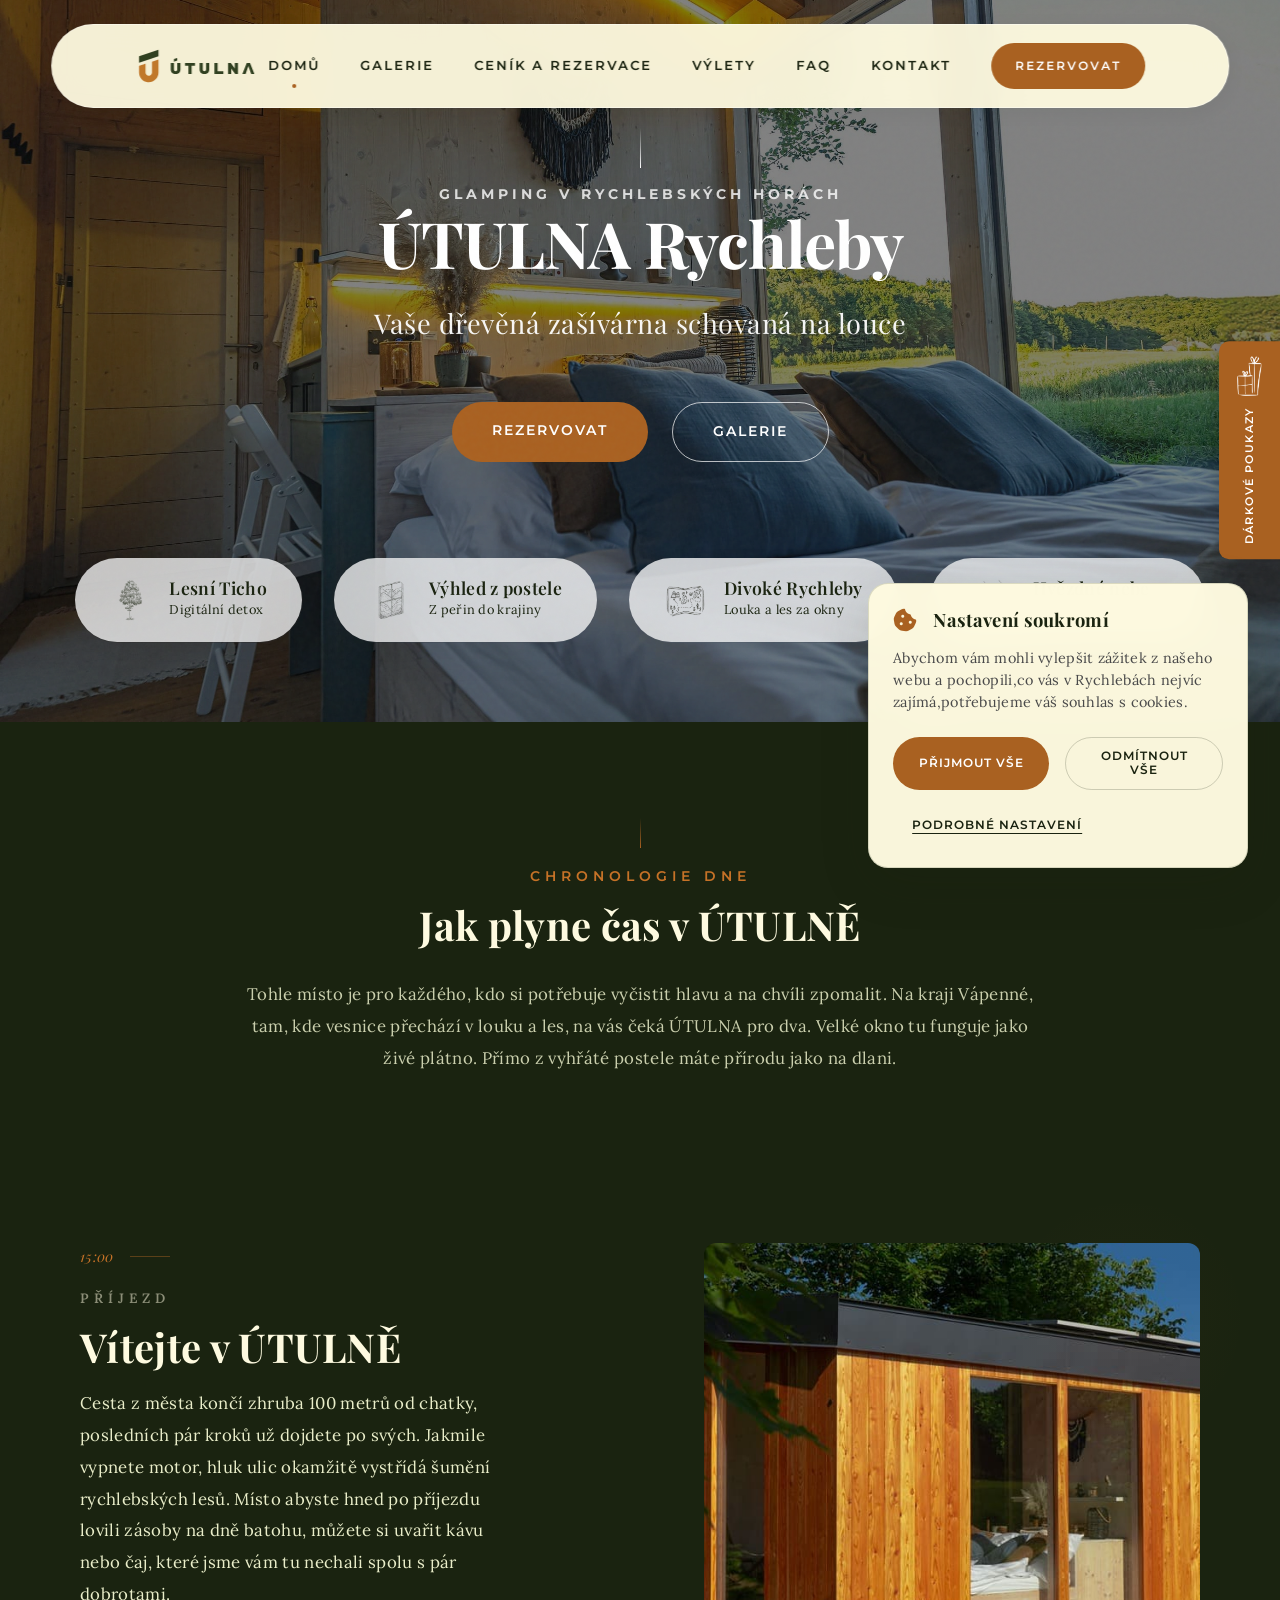
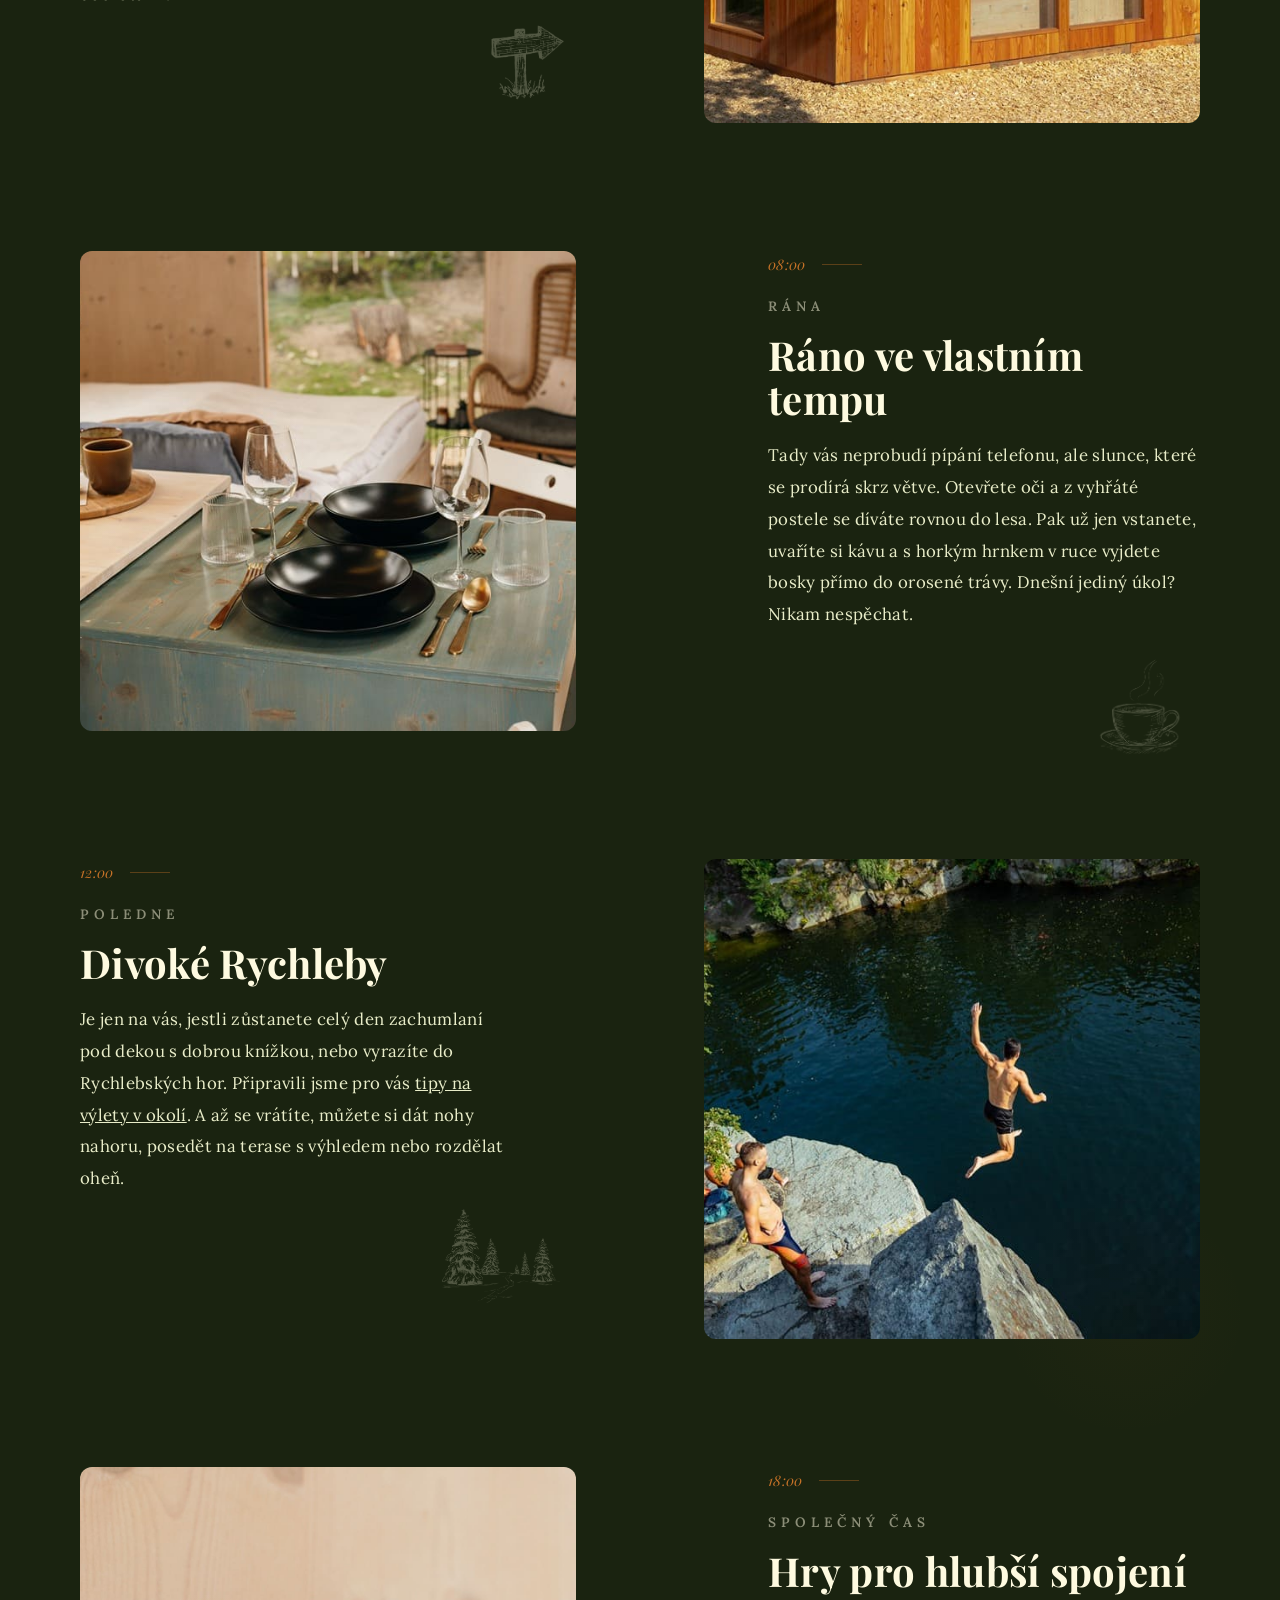
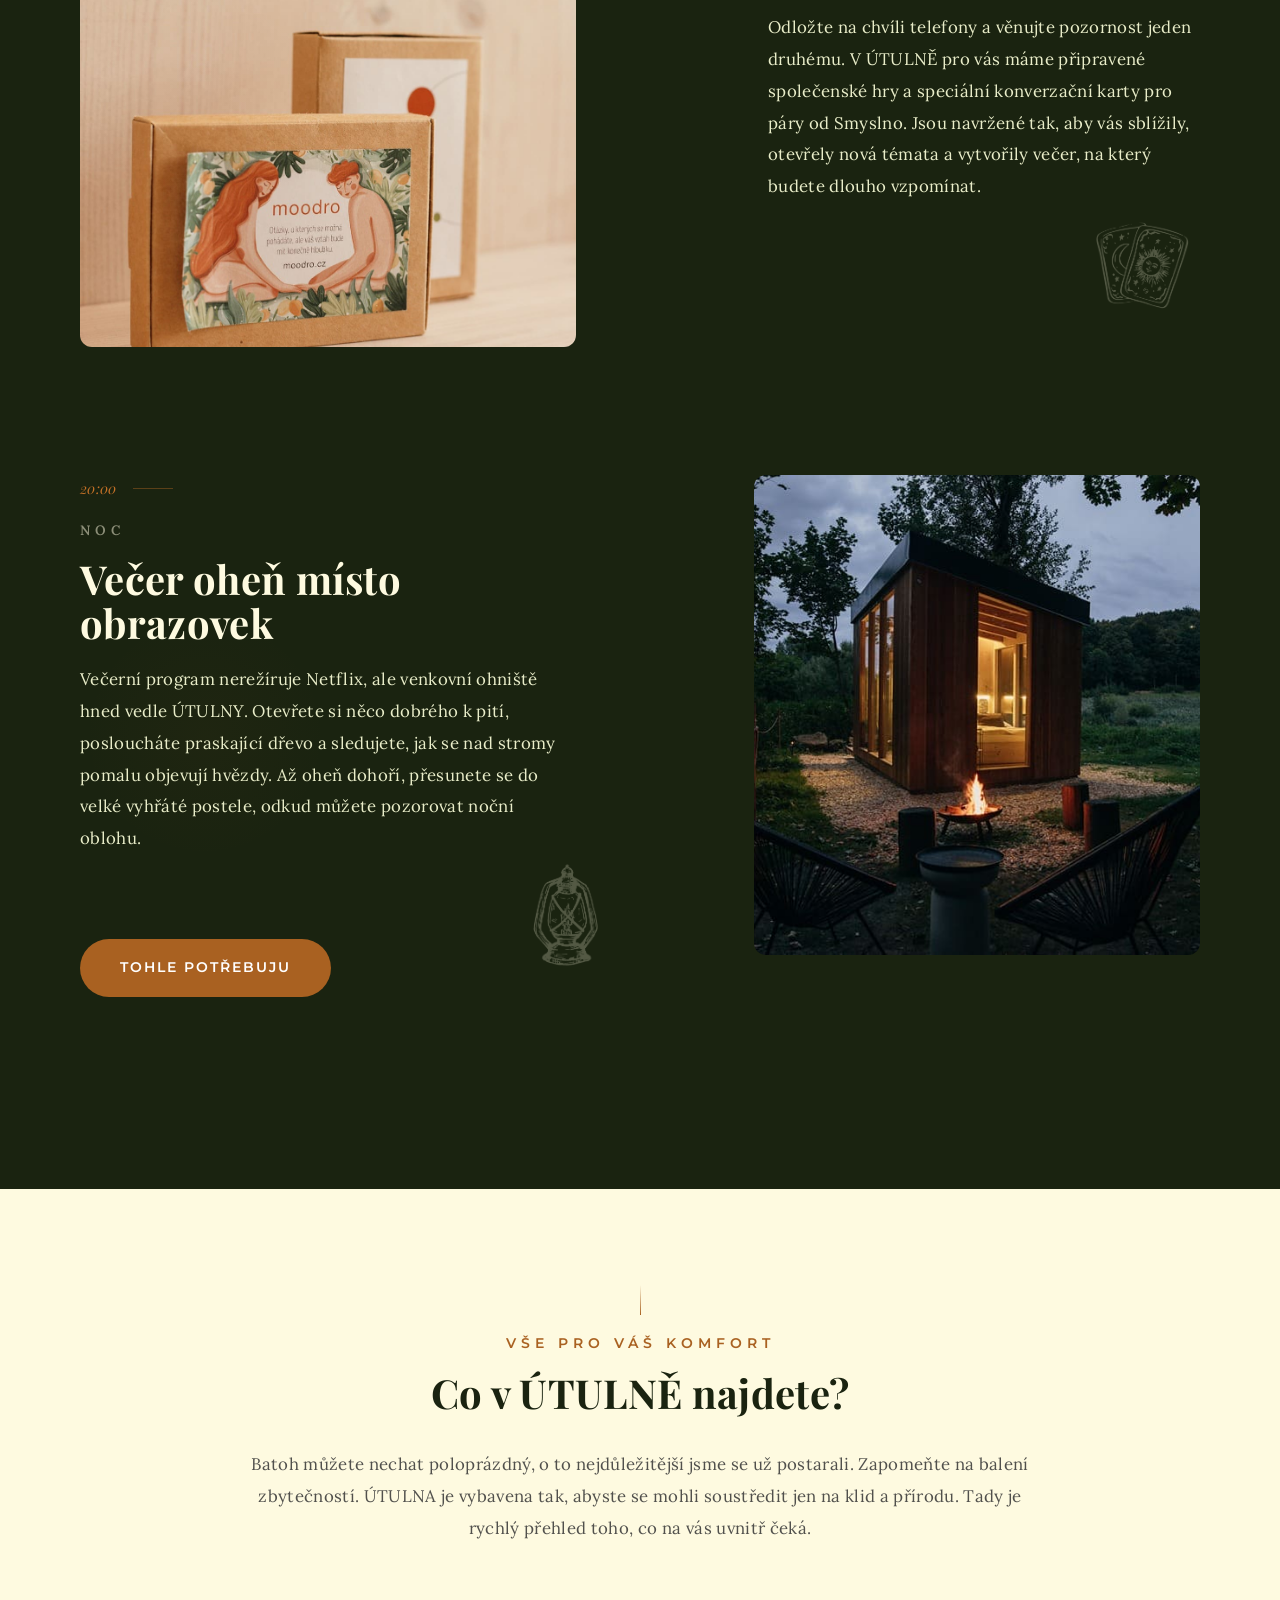
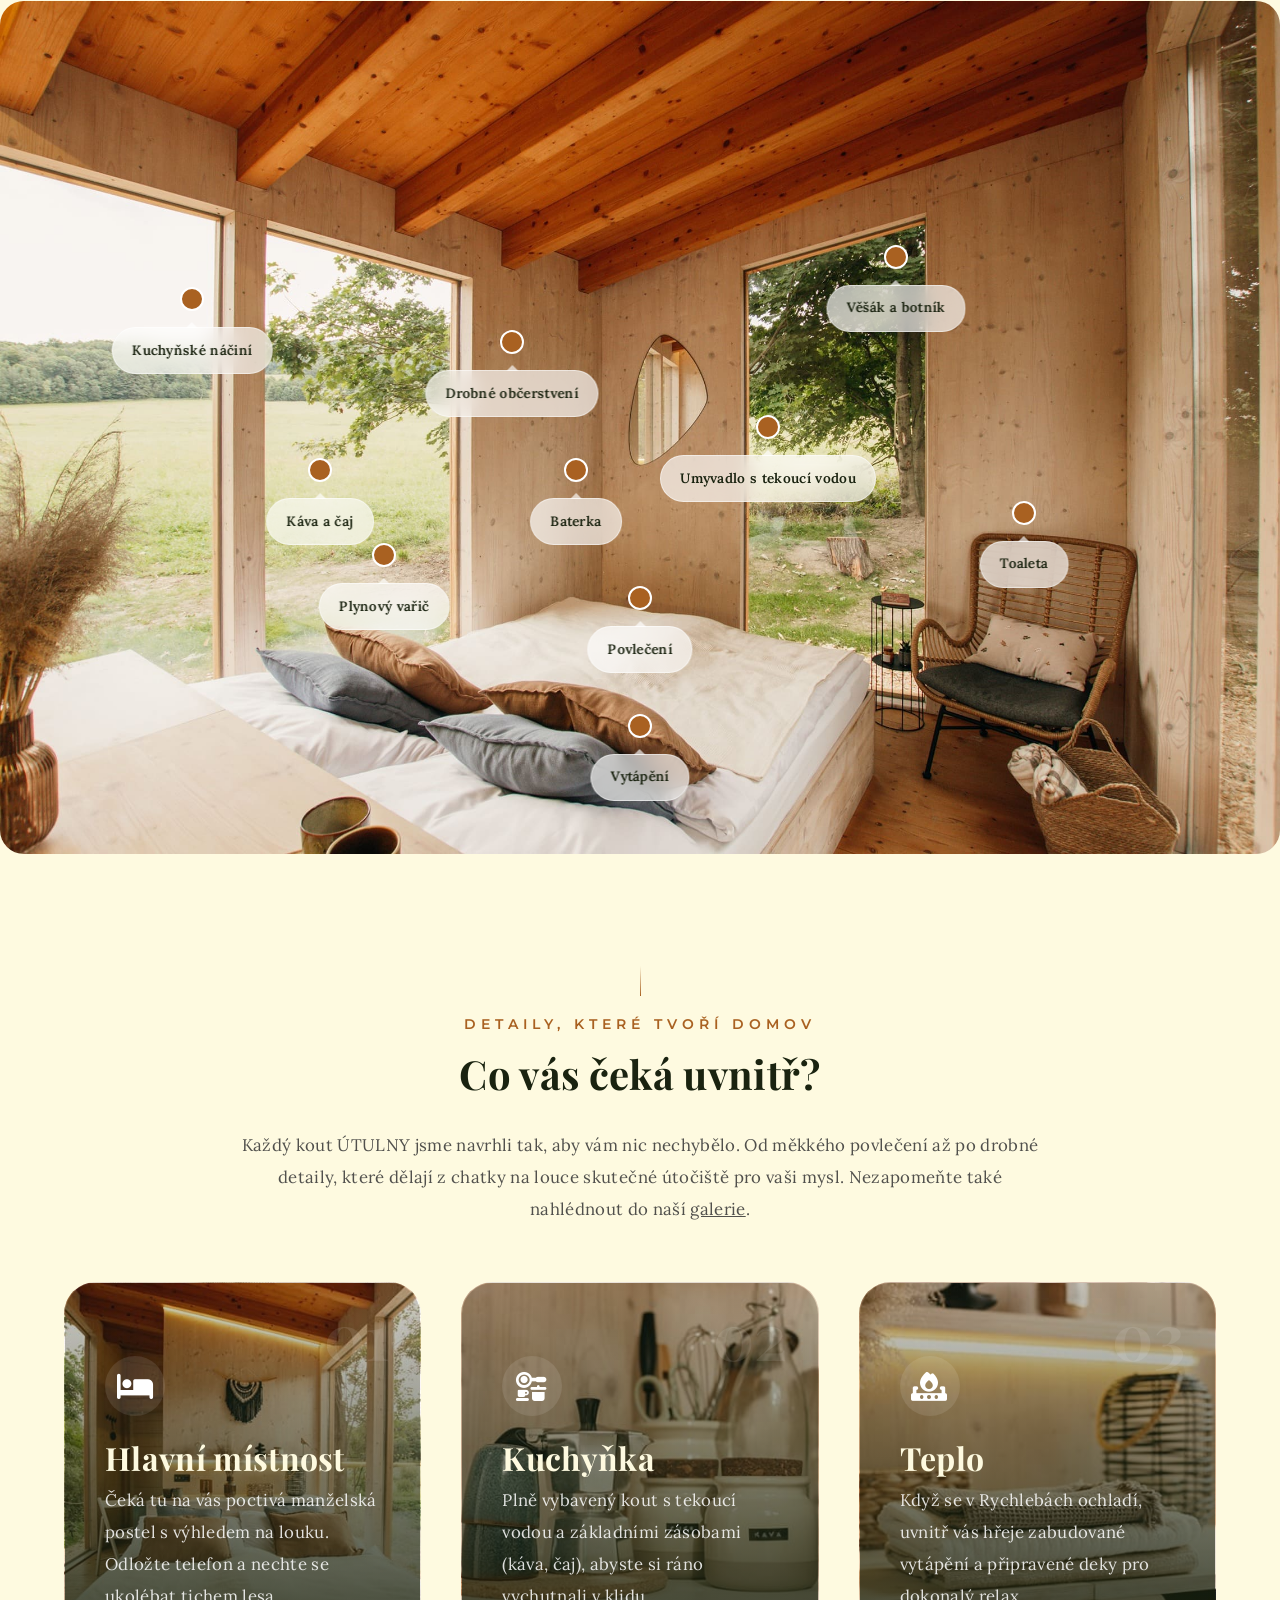
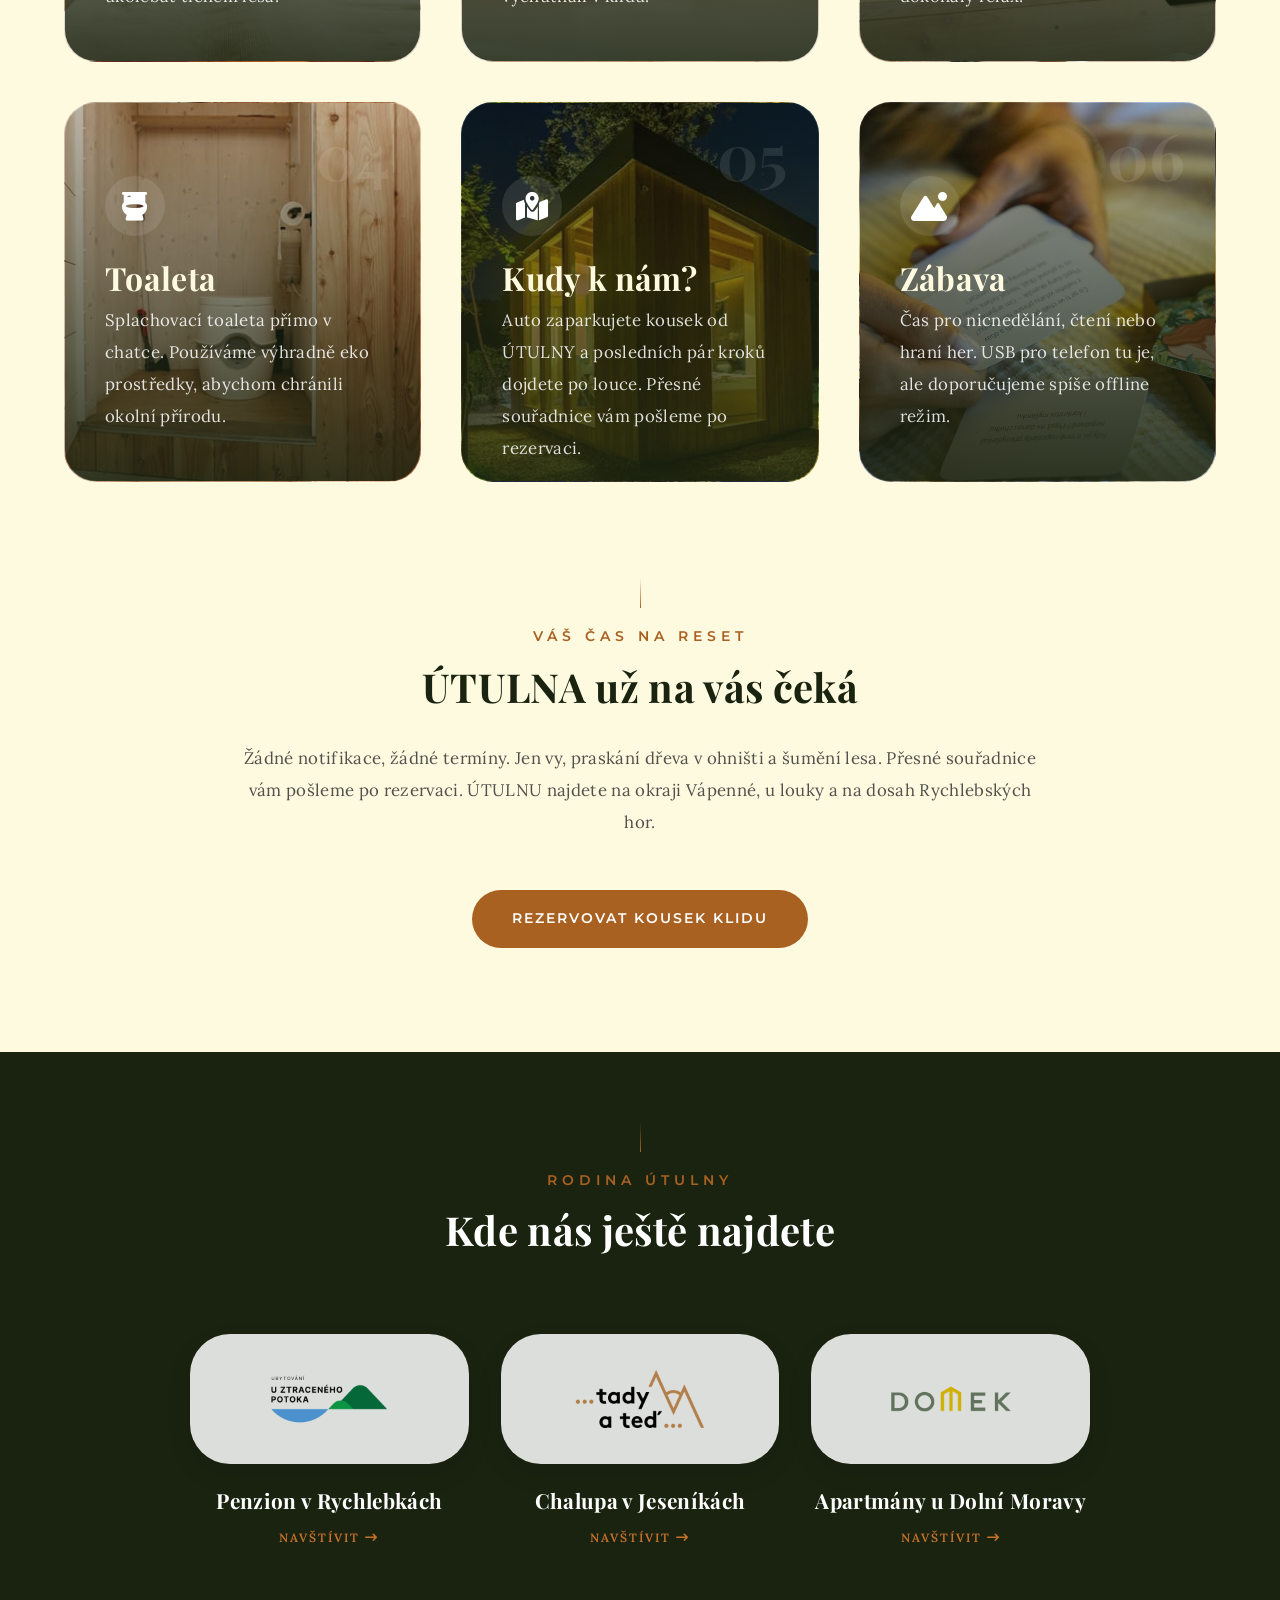
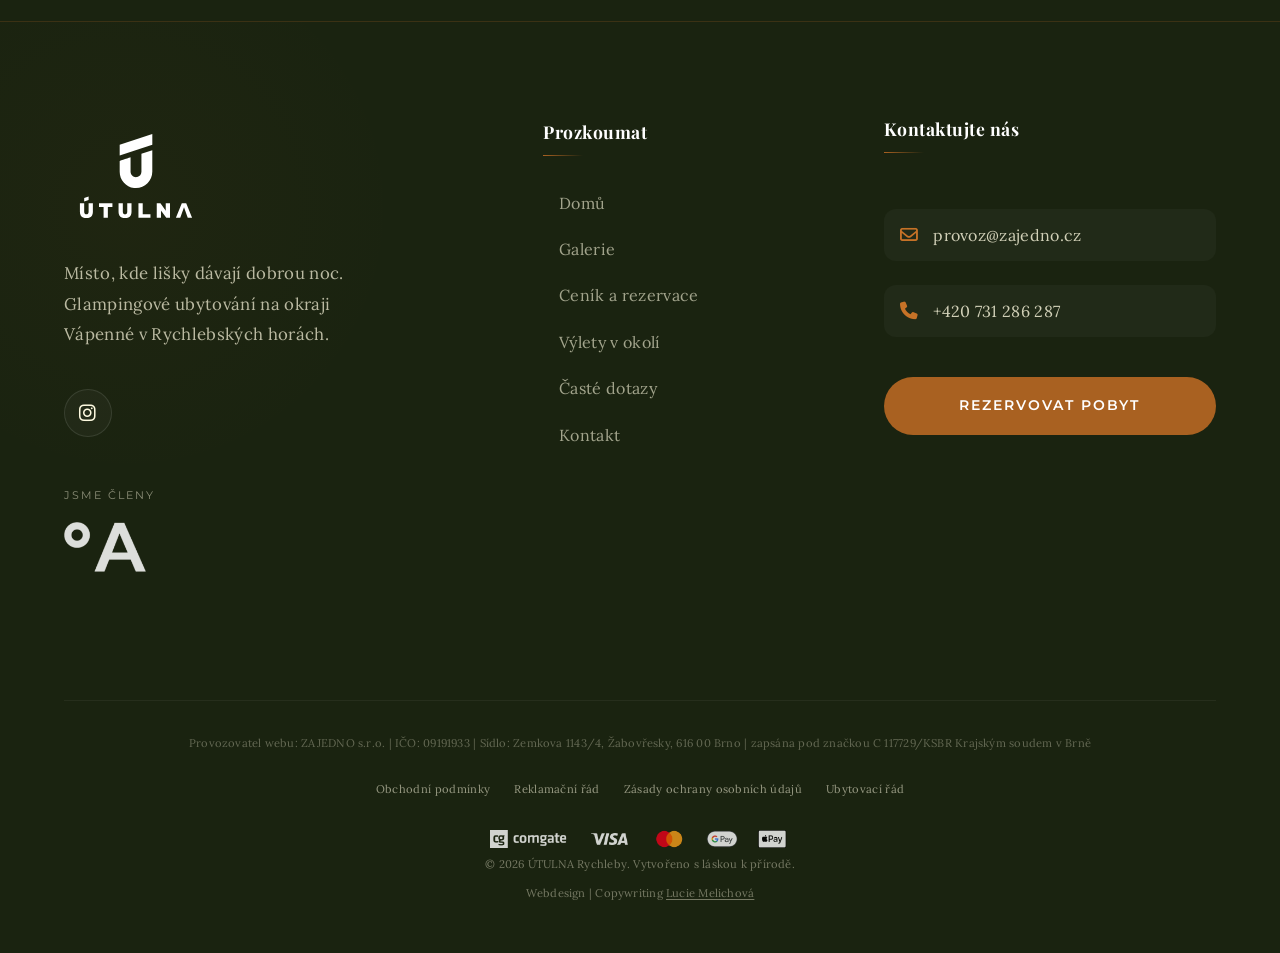
==== commit 67e13cae: "fix: velké logo Amazing Places na mobilu (stará CSS v cache), kredit v patičce - style.min.css se ca" ====
--- a/index.html
+++ b/index.html
@@ -14,11 +14,11 @@
     <link rel="preconnect" href="https://cdnjs.cloudflare.com">
 
     <!-- Preload critical CSS -->
-    <link rel="preload" href="css/style.min.css" as="style">
+    <link rel="preload" href="css/style.min.css?v=20261015" as="style">
 
     <!-- Critical CSS - load synchronously -->
-    <link rel="stylesheet" href="css/style.min.css">
-    <link rel="stylesheet" href="css/cookie-banner.min.css">
+    <link rel="stylesheet" href="css/style.min.css?v=20261015">
+    <link rel="stylesheet" href="css/cookie-banner.min.css?v=20261015">
 
     <!-- Favicon -->
     <link rel="icon" type="image/svg+xml" href="favicon.svg">
@@ -572,6 +572,7 @@
                 </a>
             </div>
             <p>&copy; <span id="current-year">2026</span> ÚTULNA Rychleby. Vytvořeno s láskou k přírodě.</p>
+            <p class="footer-credit">Webdesign | Copywriting <a href="https://www.linkedin.com/in/lucie-melichova/" target="_blank" rel="noopener">Lucie Melichová</a></p>
         </div>
     </footer>
 
--- a/css/style.min.css
+++ b/css/style.min.css
@@ -1 +1 @@
-:root{--color-bg:#fefae0;--color-primary:#1a2310;--color-secondary:#a96121;--color-secondary-on-dark:#c67227;--color-text:#333333;--color-white:#ffffff;--color-card-bg:#ffffff;--color-border:rgba(26,35,16,0.1);--font-base:'Montserrat',sans-serif;--font-body:'Lora',serif;--grid-unit:8px;--border-radius-card:24px;--border-radius-btn:50px;--shadow-sm:none;--shadow-md:none;--transition:0.3s cubic-bezier(0.25,0.8,0.25,1)}*,*::before,*::after{box-sizing:border-box;margin:0;padding:0}html{font-size:100%;scroll-behavior:smooth}body{font-family:var(--font-body);background-color:var(--color-bg);color:var(--color-text);line-height:1.9;letter-spacing:0.02em;overflow-x:hidden}h1,h2,h3,h4,h5,h6{font-family:'Playfair Display',serif;color:var(--color-primary);font-weight:700;line-height:1.2}.subpage-hero h1,.subpage-hero h2,.premium-pricing-card h2,.detail-block h3,#experience-lifestyle h2{color:#fefae0 !important}.subpage-hero h2{color:#ffffff !important;text-align:center}.hero-home h2{color:#ffffff !important}.subpage-hero h2{font-size:clamp(3rem,5vw,4.5rem);letter-spacing:-1px;margin-bottom:1.5rem;line-height:1.1}h1{font-size:clamp(3rem,5vw,4.5rem);letter-spacing:-1px;margin-bottom:1.5rem;line-height:1.1}h2{font-size:2.5rem;margin-bottom:2rem}h3{font-size:1.5rem;margin-bottom:1rem;color:var(--color-secondary)}p{margin-bottom:1.5rem;max-width:65ch;color:#4a4a4a;font-family:var(--font-body);font-size:1.05rem;line-height:1.9;letter-spacing:0.02em;font-weight:400}a{text-decoration:none;color:inherit;transition:var(--transition)}img{max-width:100%;height:auto;border-radius:var(--border-radius-card);display:block}.container{width:90%;max-width:1200px;margin:0 auto;position:relative}.text-center{text-align:center;margin-left:auto;margin-right:auto}.text-center p{margin-left:auto;margin-right:auto}.my-grid{margin:5rem auto}.btn{display:inline-block;padding:1rem 2.5rem;border-radius:var(--border-radius-btn);font-family:var(--font-base);font-size:0.85rem;font-weight:600;text-transform:uppercase;letter-spacing:2px;transition:var(--transition);cursor:pointer;text-align:center}.btn-primary{background-color:var(--color-secondary);color:var(--color-white)}.btn-primary:hover{background-color:#a3561a;transform:translateY(-3px)}.btn-secondary{background-color:transparent;color:var(--color-white);border:1px solid rgba(255,255,255,0.7)}.btn-secondary:hover{background-color:rgba(255,255,255,0.1);transform:translateY(-3px)}header{padding:0.8rem 0;position:fixed;top:1.5rem;left:50%;transform:translateX(-50%);width:92%;max-width:1200px;z-index:1000;background:rgba(254,250,224,0.95);backdrop-filter:blur(15px);-webkit-backdrop-filter:blur(15px);border:1px solid rgba(255,255,255,0.4);border-radius:100px;transition:all 0.5s cubic-bezier(0.23,1,0.32,1);box-shadow:0 4px 20px rgba(26,35,16,0.05)}header.scrolled{width:85%;padding:0.6rem 0;top:1rem;background:rgba(254,250,224,0.98);box-shadow:0 10px 30px rgba(26,35,16,0.12)}@media (max-width:768px){header{top:0.8rem;width:95%;padding:0.5rem 0}header.scrolled{width:98%;top:0.5rem}}.nav-container{display:flex;justify-content:space-between;align-items:center;padding:0.35rem 1.5rem}.logo{display:flex;align-items:center;overflow:visible}.logo img{height:40px;width:auto;display:block}.nav-menu{display:flex;gap:2.5rem;align-items:center}.nav-link{font-family:'Montserrat',sans-serif;font-size:0.8rem;font-weight:600;text-transform:uppercase;letter-spacing:2px;color:var(--color-primary);position:relative;padding:0.5rem 0;transition:all 0.3s}.nav-link:not(.btn)::after{content:'';position:absolute;bottom:-2px;left:50%;width:0;height:4px;background:var(--color-secondary);border-radius:50%;transform:translateX(-50%);transition:all 0.3s;opacity:0}.nav-link:hover{color:var(--color-secondary)}.nav-link:hover::after,.nav-link.active::after{width:4px;opacity:1}.nav-link.btn{padding:0.7rem 1.5rem;background:var(--color-secondary);color:white;border-radius:50px;font-size:0.75rem}.nav-link.btn:hover{background:var(--color-primary)}.hamburger{display:none;cursor:pointer;flex-direction:column;gap:6px}.hamburger span{width:25px;height:2px;background-color:var(--color-primary);transition:0.3s}.hero{min-height:100vh;position:relative;display:flex;flex-direction:column;justify-content:center;align-items:center;text-align:center;overflow:hidden;padding:160px 20px 100px;color:var(--color-white);background-color:#1a1a1a}@media (max-width:768px){.hero{padding:140px 20px 80px}}.hero-bg-img{position:absolute;top:0;left:0;width:100%;height:100%;z-index:-1}.hero-bg-img::after{content:'';position:absolute;top:0;left:0;width:100%;height:100%;background:rgba(0,0,0,0.3);z-index:1}.hero-bg-img img{width:100%;height:100%;object-fit:cover;filter:brightness(0.55);transform:scale(1.05);animation:breathe 20s infinite alternate}@keyframes breathe{from{transform:scale(1.05)}to{transform:scale(1.15)}}.hero-content{position:relative;z-index:2;max-width:900px;padding:2rem}.hero h1{font-size:clamp(3.5rem,8vw,6rem);font-weight:700;color:var(--color-white);margin-bottom:1.5rem;line-height:1.1;letter-spacing:-2px}.hero p{font-size:1.6rem;color:#ffffff;max-width:60ch;margin:0 auto 3rem;font-weight:500}.hero-btns{display:flex;justify-content:center;gap:1.5rem;margin-bottom:4rem}.btn-primary{background:var(--color-secondary);color:white;border:none}.btn-glass{background:rgba(255,255,255,0.1);backdrop-filter:blur(10px);-webkit-backdrop-filter:blur(10px);color:white;border:1px solid rgba(255,255,255,0.3);padding:1rem 2.5rem;border-radius:var(--border-radius-btn);font-weight:500;text-transform:uppercase;letter-spacing:1px;cursor:pointer;transition:0.3s}.btn-glass:hover{background:white;color:var(--color-primary)}.hero-features{display:flex;justify-content:center;gap:2rem;flex-wrap:nowrap;padding-top:2rem;position:relative;z-index:5;width:100%}.feature-pill{background:rgba(255,255,255,0.75);backdrop-filter:blur(30px);-webkit-backdrop-filter:blur(30px);border:none;padding:1.1rem 2.2rem;border-radius:60px;display:flex;align-items:center;gap:18px;cursor:pointer;position:relative;overflow:hidden;transition:all 0.6s cubic-bezier(0.23,1,0.32,1);color:var(--color-primary);text-align:left;box-shadow:0 15px 35px rgba(0,0,0,0.05)}.feature-pill::after{content:'';position:absolute;top:0;left:-100%;width:50%;height:100%;background:linear-gradient(to right,transparent,rgba(255,255,255,0.4),transparent);transform:skewX(-25deg);transition:0s}.feature-pill:hover::after{left:150%;transition:0.7s ease-in-out}.feature-pill:hover{background:rgba(255,255,255,0.7);transform:translateY(-10px);box-shadow:0 30px 60px rgba(0,0,0,0.1)}.feature-pill:hover .feature-text h4,.feature-pill:hover .feature-text span{color:var(--color-primary)}.feature-circle img{width:2.6rem;height:2.6rem;object-fit:contain}.feature-pill:nth-child(4) .feature-circle img{width:3.1rem;height:3.1rem}.feature-circle{display:flex;align-items:center;justify-content:center;font-size:1.6rem;color:var(--color-primary);transition:all 0.4s ease;background:transparent !important;border:none !important;box-shadow:none !important;width:auto;height:auto;padding:0;margin:0}.feature-pill:hover .feature-circle{color:var(--color-secondary);transform:scale(1.1)}.feature-text h4{font-size:1.1rem;margin:0;font-weight:600;color:var(--color-primary)}.feature-text span{font-size:0.8rem;opacity:1;display:block;color:var(--color-primary)}.feature-pill:nth-child(1){animation:float-slow 6s infinite ease-in-out;margin-right:0;margin-left:0}.feature-pill:nth-child(2){animation:float-slow 6s infinite ease-in-out 2s;margin-right:0;margin-left:0}.feature-pill:nth-child(3){animation:float-slow 6s infinite ease-in-out 4s;margin-right:0;margin-left:0}.feature-pill:nth-child(4){animation:float-slow 6s infinite ease-in-out 1s;margin-right:0;margin-left:0}@keyframes float-slow{0%,100%{transform:translateY(0)}50%{transform:translateY(-10px)}}@media (max-width:768px){.hero-features{position:relative;top:0;right:0;left:0;transform:none;flex-direction:column;gap:1rem;width:100%;align-items:center;padding-top:3rem}.feature-pill{width:90%;justify-content:flex-start;margin-right:0 !important;margin-left:0 !important}.hero h1{font-size:3rem}.nav-menu{position:fixed;top:0;left:0;width:100%;height:100vh;background:var(--color-bg);flex-direction:column;justify-content:center;padding:4rem 2rem;transform:translateX(-150%);transition:transform 0.4s cubic-bezier(0.23,1,0.32,1),opacity 0.4s,visibility 0.4s;color:var(--color-primary);z-index:999;opacity:0;visibility:hidden;pointer-events:none}.nav-menu.active{transform:translateX(0);opacity:1;visibility:visible;pointer-events:auto}.nav-container{justify-content:space-between !important;padding-right:20px !important}.hamburger{display:flex;z-index:1001;position:relative;order:2 !important}.hamburger.active span:nth-child(1){transform:rotate(45deg) translate(5px,5px)}.hamburger.active span:nth-child(2){opacity:0}.hamburger.active span:nth-child(3){transform:rotate(-45deg) translate(7px,-7px)}}.timeline-section{padding:4rem 0}.timeline-path{display:none}.timeline-item{display:flex;align-items:center;gap:4rem;margin-bottom:6rem}.timeline-item:nth-child(even){flex-direction:row-reverse}@media (max-width:768px){.timeline-item,.timeline-item:nth-child(even){flex-direction:column-reverse;gap:2rem;margin-bottom:4rem}.timeline-content,.timeline-img-wrapper{width:100%}}.timeline-content{flex:1}.timeline-img-wrapper{flex:1;position:relative}.timeline-img-wrapper img{box-shadow:none;transition:var(--transition)}.timeline-img-wrapper:hover img{transform:scale(1.02)}.features-grid{display:grid;grid-template-columns:repeat(5,1fr);gap:1.5rem;padding:1rem}.feature-card{background:rgba(255,255,255,0.85);backdrop-filter:blur(12px);-webkit-backdrop-filter:blur(12px);border:1px solid rgba(255,255,255,0.9);border-radius:20px;padding:2rem 1rem;text-align:center;transition:all 0.3s ease;display:flex;flex-direction:column;align-items:center;justify-content:center;height:100%}.feature-card:hover{transform:translateY(-5px);background:#ffffff;border-color:#ffffff}.feature-card-icon-wrapper{width:60px;height:60px;background:rgba(255,255,255,0.5);border:1px solid rgba(188,108,37,0.6);border-radius:50%;display:flex;align-items:center;justify-content:center;margin-bottom:1rem;color:var(--color-secondary);font-size:1.5rem;transition:all 0.3s ease}.feature-card:hover .feature-card-icon-wrapper{background:var(--color-secondary);color:#fff;border-color:var(--color-secondary);transform:scale(1.05)}.feature-card h3{font-size:1.05rem;color:#1a2310;margin-bottom:0;font-weight:600}.feature-card p{display:none}@media (max-width:1024px){.features-grid{grid-template-columns:repeat(3,1fr)}}@media (max-width:768px){.features-grid{grid-template-columns:repeat(2,1fr)}}@media (max-width:480px){.features-grid{grid-template-columns:1fr}}.gallery-section-wrapper{position:relative;overflow:hidden;background:#fdfaf4}.gallery-section-wrapper::before{content:"";position:absolute;top:0;left:0;width:100%;height:100%;background-image:url("data:image/svg+xml,%3Csvg viewBox='0 0 200 200' xmlns='http://www.w3.org/2000/svg'%3E%3Cfilter id='noiseFilter'%3E%3CfeTurbulence type='fractalNoise' baseFrequency='0.65' numOctaves='3' stitchTiles='stitch'/%3E%3C/filter%3E%3Crect width='100%25' height='100%25' filter='url(%23noiseFilter)'/%3E%3C/svg%3E");opacity:0.04;pointer-events:none;z-index:5}.gallery-grid{display:grid;grid-template-columns:repeat(4,1fr);grid-auto-rows:260px;grid-auto-flow:dense;gap:1.5rem;padding:2rem 0}.gallery-item{border-radius:var(--border-radius-card);overflow:hidden;position:relative;cursor:pointer;transition:transform 0.8s cubic-bezier(0.23,1,0.32,1)}.gallery-item img{width:100%;height:100%;object-fit:cover;border-radius:var(--border-radius-card);opacity:0.92;filter:contrast(1.02) saturate(0.95);transition:transform 1.2s cubic-bezier(0.23,1,0.32,1),opacity 0.6s ease,filter 0.6s ease}.gallery-item:hover img{transform:scale(1.12);opacity:1;filter:contrast(1.08) saturate(1.05)}.lightbox-modal{position:fixed;top:0;left:0;width:100%;height:100%;background:rgba(10,15,8,0.95);backdrop-filter:blur(15px);-webkit-backdrop-filter:blur(15px);display:none;justify-content:center;align-items:center;z-index:2000}.lightbox-modal.active{display:flex}.lightbox-content{position:relative;max-width:90%;max-height:85vh;display:flex;justify-content:center;align-items:center}.lightbox-content img{max-width:100%;max-height:85vh;border-radius:var(--border-radius-card);animation:lightboxZoom 0.5s cubic-bezier(0.23,1,0.32,1)}@keyframes lightboxZoom{from{opacity:0;transform:scale(0.95)}to{opacity:1;transform:scale(1)}}.lightbox-close{position:absolute;top:-50px;right:0;color:#fff;font-size:2rem;cursor:pointer;opacity:0.6;transition:0.3s}.lightbox-nav{position:fixed;top:50%;width:100%;display:flex;justify-content:space-between;padding:0 40px;pointer-events:none;z-index:2001}.lightbox-arrow{width:60px;height:60px;background:rgba(255,255,255,0.1);backdrop-filter:blur(10px);border:1px solid rgba(255,255,255,0.1);color:#fff;border-radius:50%;display:flex;align-items:center;justify-content:center;font-size:1.2rem;cursor:pointer;pointer-events:auto;transition:all 0.4s}.lightbox-arrow:hover{background:var(--color-secondary);color:white;transform:scale(1.1)}.lightbox-close:hover{opacity:1;transform:rotate(90deg)}@media (max-width:768px){.lightbox-nav{padding:0 15px}.lightbox-arrow{width:50px;height:50px}}.gallery-item.lg{grid-column:span 2;grid-row:span 2}.gallery-item.tall{grid-row:span 2}.gallery-item.wide{grid-column:span 2}@media (max-width:1100px){.gallery-grid{grid-template-columns:repeat(2,1fr);gap:1.5rem}}@media (max-width:600px){.gallery-grid{grid-template-columns:1fr;grid-auto-rows:300px;gap:1rem}.gallery-item.lg,.gallery-item.tall,.gallery-item.wide{grid-column:span 1;grid-row:span 1}}.gallery-item:hover img{transform:scale(1.05)}.footer-cta-editorial{padding:5rem 0 6rem;text-align:center;background:var(--color-bg)}.footer-cta-editorial h2{color:var(--color-primary)}.footer-cta-editorial .editorial-intro p{color:#333333}.editorial-cta-wrapper{margin-top:2.5rem}.footer-cta-editorial .editorial-cta-wrapper{margin-top:1.2rem}.site-footer{background:#1a2310;color:#fefae0;padding:6rem 0 3rem;margin-top:0;position:relative;border-top:1px solid rgba(188,108,37,0.2)}.site-footer::before{content:'';position:absolute;top:0;left:0;width:100%;height:100%;background-image:radial-gradient(circle at 10% 20%,rgba(188,108,37,0.03) 0%,transparent 20%);pointer-events:none}.footer-grid{display:grid;grid-template-columns:1.5fr 1fr 1.2fr;gap:4rem;margin-bottom:5rem;align-items:start;position:relative;z-index:2}.footer-brand{display:flex;flex-direction:column;align-items:flex-start;text-align:left}.footer-logo-link{overflow:visible}.footer-logo{height:100px;width:auto;display:block;margin-bottom:1.5rem;padding:8px;box-sizing:content-box}.footer-brand h3{font-size:2.2rem;color:var(--color-secondary);margin-bottom:1.5rem;font-family:'Playfair Display',serif;letter-spacing:-0.5px;font-weight:700}.footer-brand p{color:rgba(254,250,224,0.7);line-height:1.8;margin-bottom:2.5rem;max-width:320px;font-size:1.05rem}.footer-socials{display:flex;gap:1.5rem;justify-content:flex-start;margin-bottom:3rem}.social-icon{display:flex;align-items:center;justify-content:center;width:48px;height:48px;background:rgba(255,255,255,0.03);border:1px solid rgba(255,255,255,0.1);border-radius:50%;color:#fefae0;font-size:1.2rem;transition:all 0.4s cubic-bezier(0.175,0.885,0.32,1.275)}.social-icon:hover{background:var(--color-secondary);border-color:var(--color-secondary);color:#fff;transform:translateY(-5px) scale(1.1)}.footer-nav h3,.footer-contact h3{color:#fff;font-family:'Playfair Display',serif;font-size:1.1rem;font-weight:700;margin-bottom:2rem;position:relative;display:inline-block;letter-spacing:0.5px}.footer-nav h3::after,.footer-contact h3::after{content:'';display:block;width:40px;height:1px;background:linear-gradient(to right,var(--color-secondary),transparent);margin-top:12px}.footer-nav h3::before,.footer-contact h3::before{display:none}.footer-nav ul{list-style:none;padding:0}.footer-nav li{margin-bottom:1rem}.footer-nav a{color:rgba(254,250,224,0.6);text-decoration:none;transition:0.3s;display:flex;align-items:center;gap:10px}.footer-nav a::before{content:'';display:block;width:6px;height:6px;background:var(--color-secondary);border-radius:50%;opacity:0;transform:translateX(-10px);transition:0.3s}.footer-nav a:hover{color:#fff;transform:translateX(5px)}.footer-nav a:hover::before{opacity:1;transform:translateX(0)}.footer-contact{display:flex;flex-direction:column;gap:1.5rem}.contact-item{display:flex;align-items:center;gap:15px;color:rgba(254,250,224,0.8);text-decoration:none !important;transition:0.3s;padding:10px 15px;background:rgba(255,255,255,0.03);border-radius:12px;border:1px solid transparent}.contact-item i{color:var(--color-secondary);font-size:1.1rem}.contact-item:hover{color:#fff;background:rgba(255,255,255,0.08);border-color:rgba(255,255,255,0.1);transform:translateX(5px)}.footer-cta{margin-top:1rem;background:var(--color-secondary);color:white !important;border:none}.footer-cta:hover{background:#a3561a;transform:translateY(-3px)}.footer-bottom{text-align:center;padding-top:2rem;border-top:1px solid rgba(255,255,255,0.05);position:relative;z-index:2}.footer-bottom p{color:rgba(254,250,224,0.4);font-size:0.7rem;margin:0 auto;max-width:none}.footer-operator{margin-bottom:1.5rem;opacity:0.8;font-size:0.7rem;line-height:1.6;text-align:center}.footer-legal{display:flex;flex-wrap:wrap;justify-content:center;gap:0.5rem 1.5rem;margin-bottom:1.5rem}.footer-legal a{color:rgba(254,250,224,0.55);font-size:0.7rem;text-decoration:none;transition:color 0.2s}.footer-legal a:hover{color:var(--color-secondary);text-decoration:underline}.booking-legal-note{font-size:0.78rem;color:rgba(80,70,50,0.7);text-align:center;margin-top:1.5rem;max-width:600px;margin-left:auto;margin-right:auto}.booking-legal-note a{color:var(--color-secondary);text-decoration:underline}.form-gdpr-note{font-size:0.75rem;color:rgba(80,70,50,0.65);margin-bottom:0.75rem;line-height:1.5}.form-gdpr-note a{color:var(--color-secondary);text-decoration:underline}@media (max-width:900px){.footer-grid{grid-template-columns:1fr 1fr;gap:3rem}.footer-brand{grid-column:1 / -1;text-align:center;align-items:center}.footer-brand p{margin:0 auto 2rem}.footer-socials{justify-content:center}}@media (max-width:600px){.footer-grid{grid-template-columns:1fr;gap:4rem;text-align:left}.footer-nav h3,.footer-contact h3{display:block;text-align:center}.footer-nav h3::after,.footer-contact h3::after{margin:12px auto 0}.footer-contact{align-items:center}.footer-cta{align-self:center}.contact-item{justify-content:center;width:100%}}.accordion-item{background:var(--color-white);border-radius:16px;margin-bottom:1rem;box-shadow:none;overflow:hidden}.accordion-header{padding:1.5rem;cursor:pointer;display:flex;justify-content:space-between;align-items:center;font-weight:600;color:var(--color-primary)}.accordion-content{padding:0 1.5rem;max-height:0;overflow:hidden;transition:max-height 0.4s ease,padding 0.4s ease}.accordion-item.active .accordion-content{padding-bottom:1.5rem}#previo-booking-engine iframe{width:100% !important;border:none;display:block;margin:0;transition:height 0.3s ease}.pricing-section-bg{padding:4rem 0;margin-top:0 !important;position:relative;background-color:var(--color-bg)}.premium-pricing-card{background:#1a2310;border:1px solid rgba(255,255,255,0.1);border-radius:40px;padding:4rem 3rem;max-width:800px;margin:0 auto;color:#fefae0;text-align:center}.pricing-split{display:flex;align-items:center;justify-content:center;gap:2.5rem;margin:1.5rem 0 1rem}.pricing-split-item{display:flex;flex-direction:column;align-items:center;gap:0.3rem}.pricing-split-label{font-family:var(--font-base);font-size:0.75rem;font-weight:600;letter-spacing:0.15em;text-transform:uppercase;color:rgba(254,250,224,0.6)}.pricing-split-divider{width:1px;height:80px;background:rgba(254,250,224,0.2)}.pricing-value{font-size:3rem;font-weight:700;font-family:'Playfair Display',serif;color:var(--color-secondary);line-height:1.1;margin:0}.pricing-subtext{text-transform:uppercase;letter-spacing:2px;font-size:0.8rem;color:#fefae0;text-align:center;margin:0 auto}.pricing-features-list{display:grid;grid-template-columns:repeat(2,1fr);gap:1.5rem;text-align:left;margin:3rem 0;padding:0;list-style:none}.pricing-features-list li{display:flex;align-items:center;gap:15px;font-family:var(--font-body);font-size:1.05rem;color:#fefae0;line-height:1.6}.pricing-features-list i{color:var(--color-secondary);font-size:1rem}@media (max-width:768px){.pricing-section-bg{padding:3rem 0}.premium-pricing-card{padding:2.5rem 1.5rem;border-radius:24px;text-align:left;width:100%;box-sizing:border-box;overflow:hidden}.premium-pricing-card .editorial-tag{text-align:left;margin:0}.premium-pricing-card h2{font-size:1.8rem;margin-bottom:1rem;text-align:left}.pricing-split{flex-direction:column;gap:0;align-items:flex-start}.pricing-split-item{align-items:flex-start}.pricing-split-divider{width:80px;height:1px;margin:0.8rem 0}.pricing-value{font-size:2.5rem;white-space:normal;margin:0.3rem 0;text-align:left}.pricing-subtext{font-size:0.72rem;letter-spacing:0.5px;text-align:left;margin:0}.pricing-features-list{grid-template-columns:1fr;margin:2rem 0;gap:1rem;text-align:left}.pricing-features-list li{font-size:0.95rem}}.contact-section-wrapper{background:var(--color-bg);padding:0 0 4rem;position:relative;margin-top:-4rem}@media (max-width:768px){.contact-section-wrapper{margin-top:0;padding:1.5rem 0 2.5rem}}.premium-contact-card{max-width:900px;margin:0 auto;background:#1a2310;border-radius:40px;padding:5rem 4rem;box-shadow:0 40px 100px rgba(26,35,16,0.2);position:relative;z-index:2;border:1px solid rgba(255,255,255,0.1);color:#fefae0}.contact-grid{display:grid;grid-template-columns:1fr 1.5fr;gap:4rem;align-items:start}.contact-form-info h2{font-size:3rem;color:#fefae0;margin-bottom:2rem;line-height:1.1;font-family:'Playfair Display',serif}.contact-form-info p{font-size:1.05rem;color:rgba(254,250,224,0.8);line-height:1.9}.form-group{position:relative;margin-bottom:2rem}.form-label{display:block;font-size:0.85rem;font-weight:600;text-transform:uppercase;letter-spacing:1.5px;color:var(--color-secondary);margin-bottom:0.8rem}.form-input{width:100%;padding:1.2rem 1.5rem;background:rgba(255,255,255,0.05);border:1px solid rgba(255,255,255,0.15);border-radius:16px;color:#fefae0;font-family:inherit;font-size:1.05rem;transition:all 0.3s ease}.form-input:focus{outline:none;border-color:var(--color-secondary);background:rgba(255,255,255,0.08);box-shadow:0 0 0 1px rgba(188,108,37,0.2)}textarea.form-input{resize:none;min-height:150px}.premium-contact-card .btn-primary:hover{background-color:#a3561a !important;transform:translateY(-3px) !important}@media (max-width:900px){.contact-grid{grid-template-columns:1fr;gap:2.5rem}.premium-contact-card{padding:3.5rem 2.5rem;border-radius:32px}}@media (max-width:600px){.premium-contact-card{padding:3.5rem 2rem;border-radius:30px}.contact-form-info h2{font-size:2rem !important;line-height:1.15 !important;margin-bottom:1.5rem !important}.form-group{margin-bottom:1.25rem}.contact-form-info p{font-size:1rem !important;line-height:1.6 !important}.form-label{font-size:0.75rem !important;margin-bottom:0.5rem !important}.form-input{padding:1rem 1.25rem !important;font-size:1rem !important}}.ref-timeline{position:relative;padding:0 0 8rem;background-color:#1a2310;color:#e9edc9;overflow:hidden}#experience-lifestyle{background:#1a2310;padding:4rem 0 10rem;position:relative;overflow:hidden}.ref-wrapper{position:relative;max-width:1120px;margin:2rem auto;display:flex;flex-direction:column;gap:8rem}.editorial-header{text-align:center;width:100%;max-width:1120px;margin:0 auto 0.5rem;display:flex;flex-direction:column;align-items:center}.editorial-line{width:1px;height:30px;background:linear-gradient(to bottom,transparent,var(--color-secondary));margin-bottom:1rem}.editorial-tag{font-family:var(--font-base);font-size:0.85rem;text-transform:uppercase;letter-spacing:5px;color:var(--color-secondary);margin-bottom:0.8rem;font-weight:600;line-height:1.9}#experience-lifestyle h2{font-family:'Playfair Display',serif;font-size:2.5rem;font-weight:700;color:#fefae0;margin-bottom:2rem;line-height:1.1}.editorial-intro{max-width:800px;margin:0 auto 0.5rem;text-align:center;position:relative}.editorial-intro p{font-family:var(--font-body);font-size:1.05rem;line-height:1.9;color:var(--color-primary);opacity:0.85;font-weight:400;max-width:800px;margin-left:auto;margin-right:auto;letter-spacing:0.02em}.editorial-intro p.lead{font-family:'Playfair Display',serif;font-style:normal;font-size:1.6rem;line-height:1.4;color:var(--color-primary);margin-bottom:2rem;font-weight:600}.ref-timeline h2{display:block}#features-intro{padding:6rem 0 1rem}@media (max-width:768px){#features-intro{padding-top:4.5rem !important}#amenities-intro{padding-top:2.5rem !important}.footer-cta-editorial{padding-top:3.5rem !important}}#features-intro .editorial-header{max-width:1120px}#vouchers-section{padding:2rem 0 6rem}#trips-intro-dark{background:#1a2310;color:#fefae0;padding:5rem 0 6rem;margin-bottom:0}#trips-intro-dark h2{color:#fefae0 !important}#trips-intro-dark .editorial-intro p,.ref-timeline .editorial-intro p{color:#e9edc9 !important;opacity:0.85}#features-intro h2,#vouchers-section h2{color:var(--color-primary);margin-bottom:2rem}#features-intro .editorial-intro p,#amenities-intro .editorial-intro p,#vouchers-section .editorial-intro p{color:#333333}@media (max-width:768px){.editorial-intro{grid-template-columns:1fr;gap:2rem}.editorial-intro p.lead{border-right:none;border-bottom:1px solid rgba(26,35,16,0.1);padding-right:0;padding-bottom:2rem}}.ref-item{display:grid;grid-template-columns:1.1fr 0.9fr;align-items:center;position:relative;z-index:2;column-gap:8rem;row-gap:0}.ref-item.reverse{direction:ltr}.ref-item.reverse{flex-direction:row-reverse}.story-btn{margin-top:1.5rem;display:inline-block}.ref-img-box{position:relative}.ref-img-box img{width:100%;height:480px;display:block;object-fit:cover;border-radius:12px;transition:0.7s cubic-bezier(0.165,0.84,0.44,1)}.ref-img-box:hover img{transform:scale(1.02) translateY(-5px)}.ref-text-box{position:relative;padding:0;z-index:3;align-self:center}.time-tag{font-family:'Playfair Display',serif;font-style:italic;font-size:0.9rem;color:var(--color-secondary);margin-bottom:1rem;display:flex;align-items:center;gap:1rem}.time-tag::after{content:'';width:40px;height:1px;background:rgba(188,108,37,0.4)}.ref-label{display:block;text-transform:uppercase;font-size:0.85rem;letter-spacing:5px;color:rgba(254,250,224,0.5);margin-bottom:0.8rem;font-weight:600;line-height:1.9}.ref-text-box h3{font-family:'Playfair Display',serif;font-size:2.5rem;font-weight:700;line-height:1.1;margin-bottom:1.2rem;color:#fefae0}.ref-text-box p{font-family:var(--font-body);font-size:1.05rem;line-height:1.9;color:#e9edc9;font-weight:400;letter-spacing:0.02em}.ref-icon{font-size:3.5rem;color:var(--color-secondary);opacity:0.2;position:absolute;right:0;bottom:-1rem;transition:0.5s ease}.ref-icon-img{width:100px;height:100px;object-fit:contain;opacity:0.25;position:absolute;right:0;bottom:-5rem;transition:0.5s ease}.ref-item:hover .ref-icon-img{opacity:0.6;transform:translateY(-5px)}.item-2 .ref-icon-img{width:120px;height:120px;bottom:-7rem}.item-3 .ref-icon-img{width:150px;height:150px;bottom:-7rem}.item-4 .ref-icon-img{width:115px;height:115px;bottom:-6rem}.item-5 .ref-icon-img{width:120px;height:120px;bottom:-6rem}.ref-item:hover .ref-icon{opacity:0.6;transform:translateY(-5px)}.ref-text-box .btn-primary{margin-top:2rem}.item-1,.item-3{grid-template-columns:1fr 1fr}.item-2,.item-4{grid-template-columns:1fr 1fr}.item-2 .ref-img-box,.item-4 .ref-img-box{grid-column:1;grid-row:1}.item-2 .ref-text-box,.item-4 .ref-text-box{grid-column:2;grid-row:1}.item-1 .ref-text-box,.item-3 .ref-text-box,.item-5 .ref-text-box{padding-right:4rem;align-self:flex-start;margin-top:0}.item-2 .ref-text-box{padding-left:4rem;align-self:flex-start;margin-top:0}.item-4 .ref-text-box{padding-left:4rem;align-self:flex-start;margin-top:0}.item-2 .ref-icon{bottom:-4rem}.item-4 .ref-icon{bottom:-4rem}.item-5 .ref-icon{display:none}.item-5>.story-btn{grid-column:1;align-self:start;justify-self:start;width:fit-content;margin-top:-1rem}.ref-item::before{content:'';position:absolute;width:250px;height:250px;background:radial-gradient(circle,rgba(188,108,37,0.03) 0%,transparent 70%);z-index:1;pointer-events:none}.item-1::before{top:-50px;right:-50px}.item-3::before{bottom:-100px;right:-50px}@media (max-width:768px){.winding-line-svg{display:none}.item-1 .ref-img-box,.item-1 .landscape-img,.item-2 .ref-img-box,.item-2 .landscape-img,.item-3 .ref-img-box,.item-3 .landscape-img{margin-right:0;margin-left:0;width:100%;border-radius:12px}.ref-item,.ref-item.reverse{display:flex;flex-direction:column-reverse;text-align:center;gap:3rem}.text-right-align{text-align:center;align-items:center}.ref-img-box{width:100%;height:280px}.ref-text-box{padding:0 1rem !important}.ref-label{margin-bottom:0.8rem}.ref-icon{margin:1rem auto 0}}.pin-section{position:relative;width:100%;margin-bottom:2rem;overflow:hidden}.pin-bg-img{width:100%;height:auto;display:block;object-fit:cover;min-height:500px}.pin-marker{position:absolute;transform:translate(-50%,-50%);cursor:pointer;z-index:10}.pin-dot{width:24px;height:24px;background:var(--color-secondary);border:2px solid #fff;border-radius:50%;animation:pulser 2s infinite;transition:0.3s}.pin-marker:hover .pin-dot{transform:scale(1.2);background:#fff;border-color:var(--color-secondary)}.pin-label{position:absolute;top:40px;left:50%;transform:translateX(-50%);background:rgba(255,255,255,0.65);backdrop-filter:blur(10px);-webkit-backdrop-filter:blur(10px);border:1px solid rgba(255,255,255,0.5);padding:0.6rem 1.2rem;border-radius:50px;white-space:nowrap;font-size:0.85rem;font-weight:600;opacity:1;visibility:visible;color:#1a2310;pointer-events:auto;animation:floatLabel 3s ease-in-out infinite}.pin-marker:hover .pin-label{transform:translateX(-50%)}.pin-label::before{content:'';position:absolute;top:-6px;left:50%;transform:translateX(-50%);border-left:6px solid transparent;border-right:6px solid transparent;border-bottom:6px solid rgba(255,255,255,0.65)}@keyframes floatLabel{0%,100%{transform:translateX(-50%) translateY(0)}50%{transform:translateX(-50%) translateY(-8px)}}@keyframes pulser{0%{box-shadow:0 0 0 0 rgba(188,108,37,0.7)}70%{box-shadow:0 0 0 12px rgba(188,108,37,0)}100%{box-shadow:0 0 0 0 rgba(188,108,37,0)}}@media (max-width:768px){.pin-marker{transform:scale(0.7)}#pin-kuchyne{top:12% !important;left:22% !important}#pin-kava{top:42% !important;left:22% !important}#pin-varic{top:68% !important;left:22% !important}#pin-vytapeni{top:85% !important;left:22% !important}#pin-obcerstveni{top:22% !important;left:50% !important}#pin-povleceni{top:50% !important;left:50% !important}#pin-vesak{top:10% !important;left:76% !important}#pin-baterka{top:32% !important;left:76% !important}#pin-toaleta{top:56% !important;left:76% !important}#pin-voda{top:78% !important;left:72% !important}.pin-dot{width:16px;height:16px}.pin-label{font-size:0.88rem;padding:0.8rem 1.3rem;width:max-content;max-width:140px;white-space:normal;line-height:1.2;text-align:center}}.details-section{margin-bottom:1rem;padding-top:1rem}.details-grid{display:grid;grid-template-columns:repeat(3,1fr);gap:2.5rem}.detail-block{position:relative;background-size:cover;background-position:center;border-radius:32px;padding:3.5rem 2.5rem;min-height:380px;display:flex;flex-direction:column;justify-content:flex-end;overflow:hidden;border:1px solid rgba(255,255,255,0.1)}:root{--grid-unit:8px;--border-radius-card:24px;--transition:all 0.4s cubic-bezier(0.23,1,0.32,1);--shadow-sm:0 4px 15px rgba(0,0,0,0.05)}html{scroll-behavior:smooth;scroll-padding-top:130px}.detail-block::before{content:'';position:absolute;top:0;left:0;width:100%;height:100%;background:linear-gradient(to bottom,rgba(26,35,16,0.2) 0%,rgba(26,35,16,0.85) 100%);z-index:1;transition:0.5s}.detail-block .block-number{position:absolute;top:20px;right:30px;font-family:'Playfair Display',serif;font-size:4rem;font-weight:700;color:rgba(255,255,255,0.1);z-index:2;line-height:1}.detail-block i{font-size:1.8rem;color:#fff;margin-bottom:1rem;background:rgba(255,255,255,0.1);width:60px;height:60px;display:flex;align-items:center;justify-content:center;border-radius:50%;position:relative;z-index:3}.detail-block h3{font-family:'Playfair Display',serif;font-size:2rem;margin-bottom:0.5rem;color:#fff;position:relative;z-index:3;height:2.8rem;display:flex;align-items:flex-end}.detail-block p{font-size:1.05rem;line-height:1.9;color:rgba(255,255,255,0.85);margin:0;font-weight:400;position:relative;z-index:3;height:7.5rem;overflow:visible}@media (max-width:1100px){.details-grid{grid-template-columns:repeat(2,1fr)}}@media (max-width:768px){.details-grid{grid-template-columns:1fr}.detail-block{padding:2.5rem 2rem}}.subpage-hero{padding:8rem 0 8rem;background:#1a1a1a;text-align:center;position:relative;overflow:hidden;color:var(--color-white)}.hero-home{padding-bottom:5rem}.subpage-hero::before{content:"";position:absolute;top:0;left:0;width:100%;height:100%;background-position:center;background-size:cover;background-repeat:no-repeat;filter:brightness(0.5);z-index:1;animation:breathe 25s infinite alternate}@media (max-width:768px){.subpage-hero{padding:10rem 1rem 6rem}.subpage-hero h1{font-size:3rem !important}}.subpage-hero .container{position:relative;z-index:2;display:flex;flex-direction:column;align-items:center;text-align:center}.subpage-hero .editorial-line{width:1px !important;height:40px !important;background:linear-gradient(to bottom,transparent,var(--color-white)) !important;margin-bottom:1.2rem !important;margin-top:0 !important}.subpage-hero .editorial-tag{font-family:var(--font-base) !important;font-size:0.9rem !important;text-transform:uppercase !important;letter-spacing:4px !important;color:var(--color-white) !important;opacity:0.8 !important;margin-bottom:0.3rem !important;display:block !important}.subpage-hero h1{font-family:'Playfair Display',serif !important;font-size:clamp(3.5rem,11vw,5rem) !important;font-weight:700 !important;color:var(--color-white) !important;margin-bottom:1.6rem !important;line-height:1.1 !important;letter-spacing:-1.5px !important;text-align:center !important}.subpage-hero .hero-lead{font-family:'Playfair Display',serif;font-size:1.7rem;line-height:1.6;font-weight:400;color:var(--color-white);opacity:0.95;max-width:800px;margin-left:auto;margin-right:auto;text-align:center;letter-spacing:0.5px;margin-bottom:3.5rem}.hero-home::before{background-image:url('../Obrazky/uvodni 2.jpeg')}.hero-galerie::before{background-image:url('../Obrazky/Galerie 12.jpeg')}.hero-cenik::before{background-image:url('../Obrazky/Cenik uvodni.jpeg')}.hero-vylety::before{background-image:url('../Obrazky/4.jpg')}.hero-faq::before{background-image:url('../Obrazky/FAQ uvodni.jpeg')}.hero-kontakt::before{background-image:url('../Obrazky/Kontakt uvodni.jpeg')}.hero-galerie,.hero-cenik,.hero-vylety,.hero-faq,.hero-kontakt{padding-top:8rem !important;padding-bottom:14rem !important}.hero-galerie,.hero-cenik{padding-bottom:7rem !important}.hero-galerie .hero-lead,.hero-vylety .hero-lead,.hero-faq .hero-lead,.hero-kontakt .hero-lead,.hero-cenik .hero-lead{font-size:1.2rem}.subpage-hero::after{content:"";position:absolute;top:0;left:0;width:100%;height:100%;background-image:url("data:image/svg+xml,%3Csvg viewBox='0 0 200 200' xmlns='http://www.w3.org/2000/svg'%3E%3Cfilter id='noiseFilter'%3E%3CfeTurbulence type='fractalNoise' baseFrequency='0.65' numOctaves='3' stitchTiles='stitch'/%3E%3C/filter%3E%3Crect width='100%25' height='100%25' filter='url(%23noiseFilter)'/%3E%3C/svg%3E");opacity:0.03;pointer-events:none;z-index:2}.gallery-hero-editorial::after{content:"";position:absolute;top:0;left:0;width:100%;height:100%;background-image:url("data:image/svg+xml,%3Csvg viewBox='0 0 200 200' xmlns='http://www.w3.org/2000/svg'%3E%3Cfilter id='noiseFilter'%3E%3CfeTurbulence type='fractalNoise' baseFrequency='0.65' numOctaves='3' stitchTiles='stitch'/%3E%3C/filter%3E%3Crect width='100%25' height='100%25' filter='url(%23noiseFilter)'/%3E%3C/svg%3E");opacity:0.03;pointer-events:none}@media (max-width:768px){.gallery-hero-editorial{padding:7rem 0 3rem}.gallery-banner-cinematic{aspect-ratio:16/9;width:95%}.gallery-h1{font-size:2.8rem}html,body{overflow-x:hidden !important;width:100% !important;margin:0 !important;padding:0 !important}header{width:94% !important;top:0.8rem !important;border-radius:50px !important;padding-left:0 !important;padding-right:0 !important}.subpage-hero{padding-top:7rem !important;padding-bottom:2rem !important}.hero-vylety,.hero-faq,.hero-kontakt{padding-bottom:10rem !important}.my-grid{margin:3.5rem auto 2rem !important}.subpage-hero .btn{margin-bottom:1rem !important}.container,.ref-wrapper,.details-section,.site-footer .container{width:100% !important;padding-left:40px !important;padding-right:40px !important;margin-left:0 !important;margin-right:0 !important;box-sizing:border-box !important;text-align:left !important;display:block !important}.subpage-hero .container{width:100% !important;padding-left:40px !important;padding-right:40px !important;box-sizing:border-box !important;text-align:left !important;display:flex !important;flex-direction:column !important;align-items:flex-start !important}.subpage-hero .editorial-line{margin:0 auto 1rem !important;display:block !important}.subpage-hero .editorial-tag{text-align:center !important;margin-left:auto !important;margin-right:auto !important;font-size:0.75rem !important;margin-bottom:0.8rem !important}.subpage-hero h1,.subpage-hero h2{text-align:center !important;width:100% !important;margin-left:auto !important;margin-right:auto !important;font-size:2rem !important}.subpage-hero .hero-lead{margin-left:auto !important;margin-right:auto !important;text-align:center !important;font-size:1.3rem !important;max-width:90% !important;margin-bottom:2.5rem !important}.hero-galerie .hero-lead,.hero-cenik .hero-lead,.hero-vylety .hero-lead,.hero-faq .hero-lead,.hero-kontakt .hero-lead{font-size:1.1rem !important}.hero-home h2{font-size:2.2rem !important;text-align:center}.hero-btns{margin-bottom:2.5rem !important;flex-direction:column;align-items:center}.hero-home .container{align-items:center !important;text-align:center !important}.hero-home .editorial-line{margin-left:auto !important;margin-right:auto !important}.hero-home .hero-btns{display:flex !important;justify-content:center !important;width:100% !important}.hero-features{padding-top:1.5rem !important;flex-wrap:wrap !important;gap:0.8rem !important}.hero-features .feature-pill{flex:1 1 calc(50% - 0.4rem);min-width:0}.hero-features .feature-pill h4,.hero-features .feature-pill span{white-space:nowrap}.hero-features .feature-pill span{font-size:0.65rem}.features-grid{margin-top:2.5rem !important}.editorial-header,.editorial-intro,.text-center,.contact-grid,.text-right-align,.features-grid,.ref-text-box,.footer-cta-editorial{padding-left:0 !important;padding-right:0 !important;width:100% !important;text-align:left !important;align-items:flex-start !important;margin-bottom:0 !important}.container .ref-wrapper{padding-left:0 !important;padding-right:0 !important}.editorial-header h2,.editorial-intro p,.hero-lead,.subpage-hero p,.ref-text-box p,.ref-icon,.premium-contact-card p,h1,h2,h3,h4{text-align:left !important;margin-left:0 !important;margin-right:0 !important;max-width:100% !important}.editorial-line{margin-left:0 !important;margin-right:auto !important}h1{font-size:2.2rem !important;line-height:1.2 !important}h2,.editorial-header h2{font-size:1.8rem !important;line-height:1.3 !important;margin-bottom:1rem !important}h3,.ref-text-box h3{font-size:1.5rem !important;line-height:1.4 !important;margin-bottom:1rem !important}.editorial-intro p,.hero-lead,.subpage-hero p,.ref-text-box p,.premium-contact-card p,p{font-size:1.05rem !important;line-height:1.7 !important;margin-bottom:1.5rem !important}.editorial-tag,.ref-label{font-size:0.75rem !important;letter-spacing:3px !important;text-transform:uppercase !important;font-weight:600 !important;margin-bottom:0.5rem !important;display:block !important;text-align:left !important;margin-left:0 !important;margin-right:0 !important}.ref-item{display:flex !important;flex-direction:column !important;gap:3.5rem !important;margin-bottom:0 !important;padding-top:1rem !important;padding-bottom:1rem !important;margin-top:0 !important}.item-1{padding-top:1rem !important;margin-top:0 !important}.item-2,.item-3,.item-4,.item-5{padding-top:3.5rem !important;margin-top:0 !important}.item-1,.item-2,.item-3,.item-4,.item-5{gap:2rem !important}.ref-text-box{order:1 !important;padding:0 !important;width:100% !important}.ref-img-box{order:2 !important;width:100% !important;height:auto !important;margin:0 !important}.story-btn{order:3 !important;width:fit-content !important;margin-top:1.5rem !important}.ref-img-box img{width:100% !important;height:auto !important;border-radius:20px !important}.ref-icon{position:relative !important;right:auto !important;bottom:auto !important;display:block !important;margin-top:0.5rem !important;margin-bottom:1.5rem !important;font-size:2.2rem !important;opacity:0.3 !important}.ref-icon-img{display:none !important}.time-tag{font-size:0.85rem !important;margin-bottom:0.5rem !important;text-align:left !important;justify-content:flex-start !important}.time-tag::after{display:none !important}#experience-lifestyle,#trips-intro-dark{padding-top:5rem !important;padding-bottom:1rem !important;margin-bottom:0 !important;position:relative;z-index:5 !important;background-color:#1a2310 !important;transform:none !important;border:none !important}.editorial-intro p:last-child{margin-bottom:0 !important}.ref-timeline{padding-bottom:4rem !important;padding-top:1rem !important;margin-top:-1px !important;background-color:#1a2310 !important;position:relative;z-index:4 !important;border:none !important}.ref-item::before,.item-1::before,.item-3::before{display:none !important}#trips-intro-dark .container,.ref-timeline .container{background:transparent !important;margin-bottom:0 !important;padding-bottom:0 !important}.ref-wrapper{margin-top:0 !important;padding-top:0 !important}.container .ref-wrapper{margin-top:0 !important}.site-footer{margin-top:0 !important;padding-top:5rem !important}.editorial-header{margin-bottom:1rem !important}.editorial-line{height:25px !important;margin-bottom:0.5rem !important}.item-5{padding-top:1rem !important;margin-top:1rem !important;display:flex !important;flex-direction:column !important}.item-5 .ref-text-box{order:1 !important;padding-top:1rem !important}.item-5 .ref-img-box{order:2 !important}.item-5 .ref-icon{display:block !important;margin-left:auto !important;margin-right:0 !important;text-align:right !important}.item-5 .story-btn{order:3 !important;margin-top:1rem !important;align-self:center !important}.footer-brand,.footer-nav,.footer-contact{text-align:left !important;align-items:flex-start !important}.footer-socials{justify-content:flex-start !important;margin-top:1rem !important}.footer-nav h3,.footer-contact h3{text-align:left !important;display:inline-block !important}.footer-nav h3::after,.footer-contact h3::after{margin-left:0 !important}.footer-contact{margin-top:3rem !important}.footer-contact h3{margin-bottom:1.2rem !important}.nav-container{display:flex !important;justify-content:space-between !important;align-items:center !important;width:100% !important;padding-left:1.2rem !important;padding-right:1.2rem !important}.hamburger{order:2 !important;margin-left:auto !important}.editorial-cta-wrapper{margin-top:3.5rem !important}.footer-bottom,.footer-bottom p{font-size:0.6rem !important;text-align:center !important;width:100% !important}.footer-operator p{font-size:0.6rem !important;margin-bottom:0.3rem !important;text-align:center !important;width:100% !important}}.voucher-side-tab{position:fixed;right:0;top:50%;transform:translateY(-50%);z-index:999;display:flex;flex-direction:column;align-items:center;gap:0.6rem;background-color:var(--color-secondary);color:var(--color-white);text-decoration:none;padding:0.9rem 0.6rem;border-radius:10px 0 0 10px;box-shadow:-3px 3px 16px rgba(0,0,0,0.2);transition:background-color 0.3s ease,box-shadow 0.3s ease,padding 0.3s ease}.voucher-side-tab:hover{background-color:var(--color-primary);box-shadow:-5px 4px 22px rgba(0,0,0,0.28);color:var(--color-white);text-decoration:none;padding-right:0.9rem}.voucher-side-tab i{font-size:1.15rem}.voucher-side-tab img{width:42px;height:42px;object-fit:contain}.voucher-side-tab span{font-family:var(--font-base);font-size:0.68rem;font-weight:600;letter-spacing:0.13em;text-transform:uppercase;writing-mode:vertical-rl;text-orientation:mixed;transform:rotate(180deg)}@media (max-width:768px){.voucher-side-tab{padding:0.6rem 0.4rem;gap:0.3rem}.voucher-side-tab i{font-size:0.8rem}.voucher-side-tab img{width:26px;height:26px}.voucher-side-tab span{font-size:0.5rem;letter-spacing:0.08em}}.partners-premium-section{position:relative;padding:70px 0;background-color:var(--color-primary);border-top:none;overflow:hidden}.partners-premium-section .container{position:relative;z-index:2}.partners-premium-section h2{color:#ffffff !important}.partners-premium-section .editorial-tag{color:var(--color-secondary) !important}.partners-premium-section .editorial-line{background:linear-gradient(to bottom,transparent,var(--color-secondary)) !important}.partners-grid{display:grid;grid-template-columns:repeat(3,1fr);gap:2rem;margin-top:3rem;max-width:900px;margin-left:auto;margin-right:auto}.partner-card{text-decoration:none;color:inherit;display:block;text-align:center;transition:var(--transition)}.logo-container{height:130px;background:rgba(255,255,255,0.85);backdrop-filter:blur(20px);-webkit-backdrop-filter:blur(20px);border-radius:40px;display:flex;align-items:center;justify-content:center;padding:20px;margin-bottom:1.5rem;box-shadow:0 10px 25px rgba(0,0,0,0.1);transition:var(--transition)}.partner-card:hover .logo-container{transform:translateY(-12px);background:#ffffff;box-shadow:0 25px 45px rgba(0,0,0,0.2)}.logo-container img{max-height:100%;max-width:100%;object-fit:contain}.partner-card h3{font-family:'Playfair Display',serif;font-size:1.3rem;color:#ffffff;margin-bottom:0.5rem;display:flex;align-items:center;justify-content:center}.partner-meta{font-size:0.75rem;text-transform:uppercase;letter-spacing:2px;color:var(--color-secondary);font-weight:600}@media (max-width:992px){.partners-grid{grid-template-columns:1fr;max-width:380px;margin-left:auto;margin-right:auto;gap:3rem}}@media (max-width:768px){.partners-premium-section{padding:80px 0}.logo-container{height:150px}}.comgate-logo{height:30px;object-fit:contain;opacity:.8;transition:opacity .3s}.comgate-logo:hover{opacity:1}.ref-timeline .editorial-tag,#experience-lifestyle .editorial-tag,#trips-intro-dark .editorial-tag,.partners-premium-section .editorial-tag,.partners-premium-section .partner-meta,.footer-brand h3,.contact-item i,.pricing-value,.pricing-features-list i,.form-label,.time-tag,.ref-icon{color:var(--color-secondary-on-dark)}.footer-members{display:flex;flex-direction:column;gap:1rem;margin-bottom:3rem}.footer-members-label{font-family:var(--font-base);font-size:0.7rem;text-transform:uppercase;letter-spacing:2px;color:rgba(254,250,224,0.5)}.footer-members-logos{display:flex;align-items:center;gap:1.5rem}.footer-members-logos img{height:100px;width:auto;display:block;border-radius:0;opacity:0.85;transition:var(--transition)}.footer-members-logos img.footer-members-ap{height:50px}.footer-members-logos a:hover img{opacity:1;transform:translateY(-3px)}@media (min-width:769px) and (max-width:900px){.footer-members{align-items:center}}+:root{--color-bg:#fefae0;--color-primary:#1a2310;--color-secondary:#a96121;--color-secondary-on-dark:#c67227;--color-text:#333333;--color-white:#ffffff;--color-card-bg:#ffffff;--color-border:rgba(26,35,16,0.1);--font-base:'Montserrat',sans-serif;--font-body:'Lora',serif;--grid-unit:8px;--border-radius-card:24px;--border-radius-btn:50px;--shadow-sm:none;--shadow-md:none;--transition:0.3s cubic-bezier(0.25,0.8,0.25,1)}*,*::before,*::after{box-sizing:border-box;margin:0;padding:0}html{font-size:100%;scroll-behavior:smooth}body{font-family:var(--font-body);background-color:var(--color-bg);color:var(--color-text);line-height:1.9;letter-spacing:0.02em;overflow-x:hidden}h1,h2,h3,h4,h5,h6{font-family:'Playfair Display',serif;color:var(--color-primary);font-weight:700;line-height:1.2}.subpage-hero h1,.subpage-hero h2,.premium-pricing-card h2,.detail-block h3,#experience-lifestyle h2{color:#fefae0 !important}.subpage-hero h2{color:#ffffff !important;text-align:center}.hero-home h2{color:#ffffff !important}.subpage-hero h2{font-size:clamp(3rem,5vw,4.5rem);letter-spacing:-1px;margin-bottom:1.5rem;line-height:1.1}h1{font-size:clamp(3rem,5vw,4.5rem);letter-spacing:-1px;margin-bottom:1.5rem;line-height:1.1}h2{font-size:2.5rem;margin-bottom:2rem}h3{font-size:1.5rem;margin-bottom:1rem;color:var(--color-secondary)}p{margin-bottom:1.5rem;max-width:65ch;color:#4a4a4a;font-family:var(--font-body);font-size:1.05rem;line-height:1.9;letter-spacing:0.02em;font-weight:400}a{text-decoration:none;color:inherit;transition:var(--transition)}img{max-width:100%;height:auto;border-radius:var(--border-radius-card);display:block}.container{width:90%;max-width:1200px;margin:0 auto;position:relative}.text-center{text-align:center;margin-left:auto;margin-right:auto}.text-center p{margin-left:auto;margin-right:auto}.my-grid{margin:5rem auto}.btn{display:inline-block;padding:1rem 2.5rem;border-radius:var(--border-radius-btn);font-family:var(--font-base);font-size:0.85rem;font-weight:600;text-transform:uppercase;letter-spacing:2px;transition:var(--transition);cursor:pointer;text-align:center}.btn-primary{background-color:var(--color-secondary);color:var(--color-white)}.btn-primary:hover{background-color:#a3561a;transform:translateY(-3px)}.btn-secondary{background-color:transparent;color:var(--color-white);border:1px solid rgba(255,255,255,0.7)}.btn-secondary:hover{background-color:rgba(255,255,255,0.1);transform:translateY(-3px)}header{padding:0.8rem 0;position:fixed;top:1.5rem;left:50%;transform:translateX(-50%);width:92%;max-width:1200px;z-index:1000;background:rgba(254,250,224,0.95);backdrop-filter:blur(15px);-webkit-backdrop-filter:blur(15px);border:1px solid rgba(255,255,255,0.4);border-radius:100px;transition:all 0.5s cubic-bezier(0.23,1,0.32,1);box-shadow:0 4px 20px rgba(26,35,16,0.05)}header.scrolled{width:85%;padding:0.6rem 0;top:1rem;background:rgba(254,250,224,0.98);box-shadow:0 10px 30px rgba(26,35,16,0.12)}@media (max-width:768px){header{top:0.8rem;width:95%;padding:0.5rem 0}header.scrolled{width:98%;top:0.5rem}}.nav-container{display:flex;justify-content:space-between;align-items:center;padding:0.35rem 1.5rem}.logo{display:flex;align-items:center;overflow:visible}.logo img{height:40px;width:auto;display:block}.nav-menu{display:flex;gap:2.5rem;align-items:center}.nav-link{font-family:'Montserrat',sans-serif;font-size:0.8rem;font-weight:600;text-transform:uppercase;letter-spacing:2px;color:var(--color-primary);position:relative;padding:0.5rem 0;transition:all 0.3s}.nav-link:not(.btn)::after{content:'';position:absolute;bottom:-2px;left:50%;width:0;height:4px;background:var(--color-secondary);border-radius:50%;transform:translateX(-50%);transition:all 0.3s;opacity:0}.nav-link:hover{color:var(--color-secondary)}.nav-link:hover::after,.nav-link.active::after{width:4px;opacity:1}.nav-link.btn{padding:0.7rem 1.5rem;background:var(--color-secondary);color:white;border-radius:50px;font-size:0.75rem}.nav-link.btn:hover{background:var(--color-primary)}.hamburger{display:none;cursor:pointer;flex-direction:column;gap:6px}.hamburger span{width:25px;height:2px;background-color:var(--color-primary);transition:0.3s}.hero{min-height:100vh;position:relative;display:flex;flex-direction:column;justify-content:center;align-items:center;text-align:center;overflow:hidden;padding:160px 20px 100px;color:var(--color-white);background-color:#1a1a1a}@media (max-width:768px){.hero{padding:140px 20px 80px}}.hero-bg-img{position:absolute;top:0;left:0;width:100%;height:100%;z-index:-1}.hero-bg-img::after{content:'';position:absolute;top:0;left:0;width:100%;height:100%;background:rgba(0,0,0,0.3);z-index:1}.hero-bg-img img{width:100%;height:100%;object-fit:cover;filter:brightness(0.55);transform:scale(1.05);animation:breathe 20s infinite alternate}@keyframes breathe{from{transform:scale(1.05)}to{transform:scale(1.15)}}.hero-content{position:relative;z-index:2;max-width:900px;padding:2rem}.hero h1{font-size:clamp(3.5rem,8vw,6rem);font-weight:700;color:var(--color-white);margin-bottom:1.5rem;line-height:1.1;letter-spacing:-2px}.hero p{font-size:1.6rem;color:#ffffff;max-width:60ch;margin:0 auto 3rem;font-weight:500}.hero-btns{display:flex;justify-content:center;gap:1.5rem;margin-bottom:4rem}.btn-primary{background:var(--color-secondary);color:white;border:none}.btn-glass{background:rgba(255,255,255,0.1);backdrop-filter:blur(10px);-webkit-backdrop-filter:blur(10px);color:white;border:1px solid rgba(255,255,255,0.3);padding:1rem 2.5rem;border-radius:var(--border-radius-btn);font-weight:500;text-transform:uppercase;letter-spacing:1px;cursor:pointer;transition:0.3s}.btn-glass:hover{background:white;color:var(--color-primary)}.hero-features{display:flex;justify-content:center;gap:2rem;flex-wrap:nowrap;padding-top:2rem;position:relative;z-index:5;width:100%}.feature-pill{background:rgba(255,255,255,0.75);backdrop-filter:blur(30px);-webkit-backdrop-filter:blur(30px);border:none;padding:1.1rem 2.2rem;border-radius:60px;display:flex;align-items:center;gap:18px;cursor:pointer;position:relative;overflow:hidden;transition:all 0.6s cubic-bezier(0.23,1,0.32,1);color:var(--color-primary);text-align:left;box-shadow:0 15px 35px rgba(0,0,0,0.05)}.feature-pill::after{content:'';position:absolute;top:0;left:-100%;width:50%;height:100%;background:linear-gradient(to right,transparent,rgba(255,255,255,0.4),transparent);transform:skewX(-25deg);transition:0s}.feature-pill:hover::after{left:150%;transition:0.7s ease-in-out}.feature-pill:hover{background:rgba(255,255,255,0.7);transform:translateY(-10px);box-shadow:0 30px 60px rgba(0,0,0,0.1)}.feature-pill:hover .feature-text h4,.feature-pill:hover .feature-text span{color:var(--color-primary)}.feature-circle img{width:2.6rem;height:2.6rem;object-fit:contain}.feature-pill:nth-child(4) .feature-circle img{width:3.1rem;height:3.1rem}.feature-circle{display:flex;align-items:center;justify-content:center;font-size:1.6rem;color:var(--color-primary);transition:all 0.4s ease;background:transparent !important;border:none !important;box-shadow:none !important;width:auto;height:auto;padding:0;margin:0}.feature-pill:hover .feature-circle{color:var(--color-secondary);transform:scale(1.1)}.feature-text h4{font-size:1.1rem;margin:0;font-weight:600;color:var(--color-primary)}.feature-text span{font-size:0.8rem;opacity:1;display:block;color:var(--color-primary)}.feature-pill:nth-child(1){animation:float-slow 6s infinite ease-in-out;margin-right:0;margin-left:0}.feature-pill:nth-child(2){animation:float-slow 6s infinite ease-in-out 2s;margin-right:0;margin-left:0}.feature-pill:nth-child(3){animation:float-slow 6s infinite ease-in-out 4s;margin-right:0;margin-left:0}.feature-pill:nth-child(4){animation:float-slow 6s infinite ease-in-out 1s;margin-right:0;margin-left:0}@keyframes float-slow{0%,100%{transform:translateY(0)}50%{transform:translateY(-10px)}}@media (max-width:768px){.hero-features{position:relative;top:0;right:0;left:0;transform:none;flex-direction:column;gap:1rem;width:100%;align-items:center;padding-top:3rem}.feature-pill{width:90%;justify-content:flex-start;margin-right:0 !important;margin-left:0 !important}.hero h1{font-size:3rem}.nav-menu{position:fixed;top:0;left:0;width:100%;height:100vh;background:var(--color-bg);flex-direction:column;justify-content:center;padding:4rem 2rem;transform:translateX(-150%);transition:transform 0.4s cubic-bezier(0.23,1,0.32,1),opacity 0.4s,visibility 0.4s;color:var(--color-primary);z-index:999;opacity:0;visibility:hidden;pointer-events:none}.nav-menu.active{transform:translateX(0);opacity:1;visibility:visible;pointer-events:auto}.nav-container{justify-content:space-between !important;padding-right:20px !important}.hamburger{display:flex;z-index:1001;position:relative;order:2 !important}.hamburger.active span:nth-child(1){transform:rotate(45deg) translate(5px,5px)}.hamburger.active span:nth-child(2){opacity:0}.hamburger.active span:nth-child(3){transform:rotate(-45deg) translate(7px,-7px)}}.timeline-section{padding:4rem 0}.timeline-path{display:none}.timeline-item{display:flex;align-items:center;gap:4rem;margin-bottom:6rem}.timeline-item:nth-child(even){flex-direction:row-reverse}@media (max-width:768px){.timeline-item,.timeline-item:nth-child(even){flex-direction:column-reverse;gap:2rem;margin-bottom:4rem}.timeline-content,.timeline-img-wrapper{width:100%}}.timeline-content{flex:1}.timeline-img-wrapper{flex:1;position:relative}.timeline-img-wrapper img{box-shadow:none;transition:var(--transition)}.timeline-img-wrapper:hover img{transform:scale(1.02)}.features-grid{display:grid;grid-template-columns:repeat(5,1fr);gap:1.5rem;padding:1rem}.feature-card{background:rgba(255,255,255,0.85);backdrop-filter:blur(12px);-webkit-backdrop-filter:blur(12px);border:1px solid rgba(255,255,255,0.9);border-radius:20px;padding:2rem 1rem;text-align:center;transition:all 0.3s ease;display:flex;flex-direction:column;align-items:center;justify-content:center;height:100%}.feature-card:hover{transform:translateY(-5px);background:#ffffff;border-color:#ffffff}.feature-card-icon-wrapper{width:60px;height:60px;background:rgba(255,255,255,0.5);border:1px solid rgba(188,108,37,0.6);border-radius:50%;display:flex;align-items:center;justify-content:center;margin-bottom:1rem;color:var(--color-secondary);font-size:1.5rem;transition:all 0.3s ease}.feature-card:hover .feature-card-icon-wrapper{background:var(--color-secondary);color:#fff;border-color:var(--color-secondary);transform:scale(1.05)}.feature-card h3{font-size:1.05rem;color:#1a2310;margin-bottom:0;font-weight:600}.feature-card p{display:none}@media (max-width:1024px){.features-grid{grid-template-columns:repeat(3,1fr)}}@media (max-width:768px){.features-grid{grid-template-columns:repeat(2,1fr)}}@media (max-width:480px){.features-grid{grid-template-columns:1fr}}.gallery-section-wrapper{position:relative;overflow:hidden;background:#fdfaf4}.gallery-section-wrapper::before{content:"";position:absolute;top:0;left:0;width:100%;height:100%;background-image:url("data:image/svg+xml,%3Csvg viewBox='0 0 200 200' xmlns='http://www.w3.org/2000/svg'%3E%3Cfilter id='noiseFilter'%3E%3CfeTurbulence type='fractalNoise' baseFrequency='0.65' numOctaves='3' stitchTiles='stitch'/%3E%3C/filter%3E%3Crect width='100%25' height='100%25' filter='url(%23noiseFilter)'/%3E%3C/svg%3E");opacity:0.04;pointer-events:none;z-index:5}.gallery-grid{display:grid;grid-template-columns:repeat(4,1fr);grid-auto-rows:260px;grid-auto-flow:dense;gap:1.5rem;padding:2rem 0}.gallery-item{border-radius:var(--border-radius-card);overflow:hidden;position:relative;cursor:pointer;transition:transform 0.8s cubic-bezier(0.23,1,0.32,1)}.gallery-item img{width:100%;height:100%;object-fit:cover;border-radius:var(--border-radius-card);opacity:0.92;filter:contrast(1.02) saturate(0.95);transition:transform 1.2s cubic-bezier(0.23,1,0.32,1),opacity 0.6s ease,filter 0.6s ease}.gallery-item:hover img{transform:scale(1.12);opacity:1;filter:contrast(1.08) saturate(1.05)}.lightbox-modal{position:fixed;top:0;left:0;width:100%;height:100%;background:rgba(10,15,8,0.95);backdrop-filter:blur(15px);-webkit-backdrop-filter:blur(15px);display:none;justify-content:center;align-items:center;z-index:2000}.lightbox-modal.active{display:flex}.lightbox-content{position:relative;max-width:90%;max-height:85vh;display:flex;justify-content:center;align-items:center}.lightbox-content img{max-width:100%;max-height:85vh;border-radius:var(--border-radius-card);animation:lightboxZoom 0.5s cubic-bezier(0.23,1,0.32,1)}@keyframes lightboxZoom{from{opacity:0;transform:scale(0.95)}to{opacity:1;transform:scale(1)}}.lightbox-close{position:absolute;top:-50px;right:0;color:#fff;font-size:2rem;cursor:pointer;opacity:0.6;transition:0.3s}.lightbox-nav{position:fixed;top:50%;width:100%;display:flex;justify-content:space-between;padding:0 40px;pointer-events:none;z-index:2001}.lightbox-arrow{width:60px;height:60px;background:rgba(255,255,255,0.1);backdrop-filter:blur(10px);border:1px solid rgba(255,255,255,0.1);color:#fff;border-radius:50%;display:flex;align-items:center;justify-content:center;font-size:1.2rem;cursor:pointer;pointer-events:auto;transition:all 0.4s}.lightbox-arrow:hover{background:var(--color-secondary);color:white;transform:scale(1.1)}.lightbox-close:hover{opacity:1;transform:rotate(90deg)}@media (max-width:768px){.lightbox-nav{padding:0 15px}.lightbox-arrow{width:50px;height:50px}}.gallery-item.lg{grid-column:span 2;grid-row:span 2}.gallery-item.tall{grid-row:span 2}.gallery-item.wide{grid-column:span 2}@media (max-width:1100px){.gallery-grid{grid-template-columns:repeat(2,1fr);gap:1.5rem}}@media (max-width:600px){.gallery-grid{grid-template-columns:1fr;grid-auto-rows:300px;gap:1rem}.gallery-item.lg,.gallery-item.tall,.gallery-item.wide{grid-column:span 1;grid-row:span 1}}.gallery-item:hover img{transform:scale(1.05)}.footer-cta-editorial{padding:5rem 0 6rem;text-align:center;background:var(--color-bg)}.footer-cta-editorial h2{color:var(--color-primary)}.footer-cta-editorial .editorial-intro p{color:#333333}.editorial-cta-wrapper{margin-top:2.5rem}.footer-cta-editorial .editorial-cta-wrapper{margin-top:1.2rem}.site-footer{background:#1a2310;color:#fefae0;padding:6rem 0 3rem;margin-top:0;position:relative;border-top:1px solid rgba(188,108,37,0.2)}.site-footer::before{content:'';position:absolute;top:0;left:0;width:100%;height:100%;background-image:radial-gradient(circle at 10% 20%,rgba(188,108,37,0.03) 0%,transparent 20%);pointer-events:none}.footer-grid{display:grid;grid-template-columns:1.5fr 1fr 1.2fr;gap:4rem;margin-bottom:5rem;align-items:start;position:relative;z-index:2}.footer-brand{display:flex;flex-direction:column;align-items:flex-start;text-align:left}.footer-logo-link{overflow:visible}.footer-logo{height:100px;width:auto;display:block;margin-bottom:1.5rem;padding:8px;box-sizing:content-box}.footer-brand h3{font-size:2.2rem;color:var(--color-secondary);margin-bottom:1.5rem;font-family:'Playfair Display',serif;letter-spacing:-0.5px;font-weight:700}.footer-brand p{color:rgba(254,250,224,0.7);line-height:1.8;margin-bottom:2.5rem;max-width:320px;font-size:1.05rem}.footer-socials{display:flex;gap:1.5rem;justify-content:flex-start;margin-bottom:3rem}.social-icon{display:flex;align-items:center;justify-content:center;width:48px;height:48px;background:rgba(255,255,255,0.03);border:1px solid rgba(255,255,255,0.1);border-radius:50%;color:#fefae0;font-size:1.2rem;transition:all 0.4s cubic-bezier(0.175,0.885,0.32,1.275)}.social-icon:hover{background:var(--color-secondary);border-color:var(--color-secondary);color:#fff;transform:translateY(-5px) scale(1.1)}.footer-nav h3,.footer-contact h3{color:#fff;font-family:'Playfair Display',serif;font-size:1.1rem;font-weight:700;margin-bottom:2rem;position:relative;display:inline-block;letter-spacing:0.5px}.footer-nav h3::after,.footer-contact h3::after{content:'';display:block;width:40px;height:1px;background:linear-gradient(to right,var(--color-secondary),transparent);margin-top:12px}.footer-nav h3::before,.footer-contact h3::before{display:none}.footer-nav ul{list-style:none;padding:0}.footer-nav li{margin-bottom:1rem}.footer-nav a{color:rgba(254,250,224,0.6);text-decoration:none;transition:0.3s;display:flex;align-items:center;gap:10px}.footer-nav a::before{content:'';display:block;width:6px;height:6px;background:var(--color-secondary);border-radius:50%;opacity:0;transform:translateX(-10px);transition:0.3s}.footer-nav a:hover{color:#fff;transform:translateX(5px)}.footer-nav a:hover::before{opacity:1;transform:translateX(0)}.footer-contact{display:flex;flex-direction:column;gap:1.5rem}.contact-item{display:flex;align-items:center;gap:15px;color:rgba(254,250,224,0.8);text-decoration:none !important;transition:0.3s;padding:10px 15px;background:rgba(255,255,255,0.03);border-radius:12px;border:1px solid transparent}.contact-item i{color:var(--color-secondary);font-size:1.1rem}.contact-item:hover{color:#fff;background:rgba(255,255,255,0.08);border-color:rgba(255,255,255,0.1);transform:translateX(5px)}.footer-cta{margin-top:1rem;background:var(--color-secondary);color:white !important;border:none}.footer-cta:hover{background:#a3561a;transform:translateY(-3px)}.footer-bottom{text-align:center;padding-top:2rem;border-top:1px solid rgba(255,255,255,0.05);position:relative;z-index:2}.footer-bottom p{color:rgba(254,250,224,0.4);font-size:0.7rem;margin:0 auto;max-width:none}.footer-operator{margin-bottom:1.5rem;opacity:0.8;font-size:0.7rem;line-height:1.6;text-align:center}.footer-legal{display:flex;flex-wrap:wrap;justify-content:center;gap:0.5rem 1.5rem;margin-bottom:1.5rem}.footer-legal a{color:rgba(254,250,224,0.55);font-size:0.7rem;text-decoration:none;transition:color 0.2s}.footer-legal a:hover{color:var(--color-secondary);text-decoration:underline}.booking-legal-note{font-size:0.78rem;color:rgba(80,70,50,0.7);text-align:center;margin-top:1.5rem;max-width:600px;margin-left:auto;margin-right:auto}.booking-legal-note a{color:var(--color-secondary);text-decoration:underline}.form-gdpr-note{font-size:0.75rem;color:rgba(80,70,50,0.65);margin-bottom:0.75rem;line-height:1.5}.form-gdpr-note a{color:var(--color-secondary);text-decoration:underline}@media (max-width:900px){.footer-grid{grid-template-columns:1fr 1fr;gap:3rem}.footer-brand{grid-column:1 / -1;text-align:center;align-items:center}.footer-brand p{margin:0 auto 2rem}.footer-socials{justify-content:center}}@media (max-width:600px){.footer-grid{grid-template-columns:1fr;gap:4rem;text-align:left}.footer-nav h3,.footer-contact h3{display:block;text-align:center}.footer-nav h3::after,.footer-contact h3::after{margin:12px auto 0}.footer-contact{align-items:center}.footer-cta{align-self:center}.contact-item{justify-content:center;width:100%}}.accordion-item{background:var(--color-white);border-radius:16px;margin-bottom:1rem;box-shadow:none;overflow:hidden}.accordion-header{padding:1.5rem;cursor:pointer;display:flex;justify-content:space-between;align-items:center;font-weight:600;color:var(--color-primary)}.accordion-content{padding:0 1.5rem;max-height:0;overflow:hidden;transition:max-height 0.4s ease,padding 0.4s ease}.accordion-item.active .accordion-content{padding-bottom:1.5rem}#previo-booking-engine iframe{width:100% !important;border:none;display:block;margin:0;transition:height 0.3s ease}.pricing-section-bg{padding:4rem 0;margin-top:0 !important;position:relative;background-color:var(--color-bg)}.premium-pricing-card{background:#1a2310;border:1px solid rgba(255,255,255,0.1);border-radius:40px;padding:4rem 3rem;max-width:800px;margin:0 auto;color:#fefae0;text-align:center}.pricing-split{display:flex;align-items:center;justify-content:center;gap:2.5rem;margin:1.5rem 0 1rem}.pricing-split-item{display:flex;flex-direction:column;align-items:center;gap:0.3rem}.pricing-split-label{font-family:var(--font-base);font-size:0.75rem;font-weight:600;letter-spacing:0.15em;text-transform:uppercase;color:rgba(254,250,224,0.6)}.pricing-split-divider{width:1px;height:80px;background:rgba(254,250,224,0.2)}.pricing-value{font-size:3rem;font-weight:700;font-family:'Playfair Display',serif;color:var(--color-secondary);line-height:1.1;margin:0}.pricing-subtext{text-transform:uppercase;letter-spacing:2px;font-size:0.8rem;color:#fefae0;text-align:center;margin:0 auto}.pricing-features-list{display:grid;grid-template-columns:repeat(2,1fr);gap:1.5rem;text-align:left;margin:3rem 0;padding:0;list-style:none}.pricing-features-list li{display:flex;align-items:center;gap:15px;font-family:var(--font-body);font-size:1.05rem;color:#fefae0;line-height:1.6}.pricing-features-list i{color:var(--color-secondary);font-size:1rem}@media (max-width:768px){.pricing-section-bg{padding:3rem 0}.premium-pricing-card{padding:2.5rem 1.5rem;border-radius:24px;text-align:left;width:100%;box-sizing:border-box;overflow:hidden}.premium-pricing-card .editorial-tag{text-align:left;margin:0}.premium-pricing-card h2{font-size:1.8rem;margin-bottom:1rem;text-align:left}.pricing-split{flex-direction:column;gap:0;align-items:flex-start}.pricing-split-item{align-items:flex-start}.pricing-split-divider{width:80px;height:1px;margin:0.8rem 0}.pricing-value{font-size:2.5rem;white-space:normal;margin:0.3rem 0;text-align:left}.pricing-subtext{font-size:0.72rem;letter-spacing:0.5px;text-align:left;margin:0}.pricing-features-list{grid-template-columns:1fr;margin:2rem 0;gap:1rem;text-align:left}.pricing-features-list li{font-size:0.95rem}}.contact-section-wrapper{background:var(--color-bg);padding:0 0 4rem;position:relative;margin-top:-4rem}@media (max-width:768px){.contact-section-wrapper{margin-top:0;padding:1.5rem 0 2.5rem}}.premium-contact-card{max-width:900px;margin:0 auto;background:#1a2310;border-radius:40px;padding:5rem 4rem;box-shadow:0 40px 100px rgba(26,35,16,0.2);position:relative;z-index:2;border:1px solid rgba(255,255,255,0.1);color:#fefae0}.contact-grid{display:grid;grid-template-columns:1fr 1.5fr;gap:4rem;align-items:start}.contact-form-info h2{font-size:3rem;color:#fefae0;margin-bottom:2rem;line-height:1.1;font-family:'Playfair Display',serif}.contact-form-info p{font-size:1.05rem;color:rgba(254,250,224,0.8);line-height:1.9}.form-group{position:relative;margin-bottom:2rem}.form-label{display:block;font-size:0.85rem;font-weight:600;text-transform:uppercase;letter-spacing:1.5px;color:var(--color-secondary);margin-bottom:0.8rem}.form-input{width:100%;padding:1.2rem 1.5rem;background:rgba(255,255,255,0.05);border:1px solid rgba(255,255,255,0.15);border-radius:16px;color:#fefae0;font-family:inherit;font-size:1.05rem;transition:all 0.3s ease}.form-input:focus{outline:none;border-color:var(--color-secondary);background:rgba(255,255,255,0.08);box-shadow:0 0 0 1px rgba(188,108,37,0.2)}textarea.form-input{resize:none;min-height:150px}.premium-contact-card .btn-primary:hover{background-color:#a3561a !important;transform:translateY(-3px) !important}@media (max-width:900px){.contact-grid{grid-template-columns:1fr;gap:2.5rem}.premium-contact-card{padding:3.5rem 2.5rem;border-radius:32px}}@media (max-width:600px){.premium-contact-card{padding:3.5rem 2rem;border-radius:30px}.contact-form-info h2{font-size:2rem !important;line-height:1.15 !important;margin-bottom:1.5rem !important}.form-group{margin-bottom:1.25rem}.contact-form-info p{font-size:1rem !important;line-height:1.6 !important}.form-label{font-size:0.75rem !important;margin-bottom:0.5rem !important}.form-input{padding:1rem 1.25rem !important;font-size:1rem !important}}.ref-timeline{position:relative;padding:0 0 8rem;background-color:#1a2310;color:#e9edc9;overflow:hidden}#experience-lifestyle{background:#1a2310;padding:4rem 0 10rem;position:relative;overflow:hidden}.ref-wrapper{position:relative;max-width:1120px;margin:2rem auto;display:flex;flex-direction:column;gap:8rem}.editorial-header{text-align:center;width:100%;max-width:1120px;margin:0 auto 0.5rem;display:flex;flex-direction:column;align-items:center}.editorial-line{width:1px;height:30px;background:linear-gradient(to bottom,transparent,var(--color-secondary));margin-bottom:1rem}.editorial-tag{font-family:var(--font-base);font-size:0.85rem;text-transform:uppercase;letter-spacing:5px;color:var(--color-secondary);margin-bottom:0.8rem;font-weight:600;line-height:1.9}#experience-lifestyle h2{font-family:'Playfair Display',serif;font-size:2.5rem;font-weight:700;color:#fefae0;margin-bottom:2rem;line-height:1.1}.editorial-intro{max-width:800px;margin:0 auto 0.5rem;text-align:center;position:relative}.editorial-intro p{font-family:var(--font-body);font-size:1.05rem;line-height:1.9;color:var(--color-primary);opacity:0.85;font-weight:400;max-width:800px;margin-left:auto;margin-right:auto;letter-spacing:0.02em}.editorial-intro p.lead{font-family:'Playfair Display',serif;font-style:normal;font-size:1.6rem;line-height:1.4;color:var(--color-primary);margin-bottom:2rem;font-weight:600}.ref-timeline h2{display:block}#features-intro{padding:6rem 0 1rem}@media (max-width:768px){#features-intro{padding-top:4.5rem !important}#amenities-intro{padding-top:2.5rem !important}.footer-cta-editorial{padding-top:3.5rem !important}}#features-intro .editorial-header{max-width:1120px}#vouchers-section{padding:2rem 0 6rem}#trips-intro-dark{background:#1a2310;color:#fefae0;padding:5rem 0 6rem;margin-bottom:0}#trips-intro-dark h2{color:#fefae0 !important}#trips-intro-dark .editorial-intro p,.ref-timeline .editorial-intro p{color:#e9edc9 !important;opacity:0.85}#features-intro h2,#vouchers-section h2{color:var(--color-primary);margin-bottom:2rem}#features-intro .editorial-intro p,#amenities-intro .editorial-intro p,#vouchers-section .editorial-intro p{color:#333333}@media (max-width:768px){.editorial-intro{grid-template-columns:1fr;gap:2rem}.editorial-intro p.lead{border-right:none;border-bottom:1px solid rgba(26,35,16,0.1);padding-right:0;padding-bottom:2rem}}.ref-item{display:grid;grid-template-columns:1.1fr 0.9fr;align-items:center;position:relative;z-index:2;column-gap:8rem;row-gap:0}.ref-item.reverse{direction:ltr}.ref-item.reverse{flex-direction:row-reverse}.story-btn{margin-top:1.5rem;display:inline-block}.ref-img-box{position:relative}.ref-img-box img{width:100%;height:480px;display:block;object-fit:cover;border-radius:12px;transition:0.7s cubic-bezier(0.165,0.84,0.44,1)}.ref-img-box:hover img{transform:scale(1.02) translateY(-5px)}.ref-text-box{position:relative;padding:0;z-index:3;align-self:center}.time-tag{font-family:'Playfair Display',serif;font-style:italic;font-size:0.9rem;color:var(--color-secondary);margin-bottom:1rem;display:flex;align-items:center;gap:1rem}.time-tag::after{content:'';width:40px;height:1px;background:rgba(188,108,37,0.4)}.ref-label{display:block;text-transform:uppercase;font-size:0.85rem;letter-spacing:5px;color:rgba(254,250,224,0.5);margin-bottom:0.8rem;font-weight:600;line-height:1.9}.ref-text-box h3{font-family:'Playfair Display',serif;font-size:2.5rem;font-weight:700;line-height:1.1;margin-bottom:1.2rem;color:#fefae0}.ref-text-box p{font-family:var(--font-body);font-size:1.05rem;line-height:1.9;color:#e9edc9;font-weight:400;letter-spacing:0.02em}.ref-icon{font-size:3.5rem;color:var(--color-secondary);opacity:0.2;position:absolute;right:0;bottom:-1rem;transition:0.5s ease}.ref-icon-img{width:100px;height:100px;object-fit:contain;opacity:0.25;position:absolute;right:0;bottom:-5rem;transition:0.5s ease}.ref-item:hover .ref-icon-img{opacity:0.6;transform:translateY(-5px)}.item-2 .ref-icon-img{width:120px;height:120px;bottom:-7rem}.item-3 .ref-icon-img{width:150px;height:150px;bottom:-7rem}.item-4 .ref-icon-img{width:115px;height:115px;bottom:-6rem}.item-5 .ref-icon-img{width:120px;height:120px;bottom:-6rem}.ref-item:hover .ref-icon{opacity:0.6;transform:translateY(-5px)}.ref-text-box .btn-primary{margin-top:2rem}.item-1,.item-3{grid-template-columns:1fr 1fr}.item-2,.item-4{grid-template-columns:1fr 1fr}.item-2 .ref-img-box,.item-4 .ref-img-box{grid-column:1;grid-row:1}.item-2 .ref-text-box,.item-4 .ref-text-box{grid-column:2;grid-row:1}.item-1 .ref-text-box,.item-3 .ref-text-box,.item-5 .ref-text-box{padding-right:4rem;align-self:flex-start;margin-top:0}.item-2 .ref-text-box{padding-left:4rem;align-self:flex-start;margin-top:0}.item-4 .ref-text-box{padding-left:4rem;align-self:flex-start;margin-top:0}.item-2 .ref-icon{bottom:-4rem}.item-4 .ref-icon{bottom:-4rem}.item-5 .ref-icon{display:none}.item-5>.story-btn{grid-column:1;align-self:start;justify-self:start;width:fit-content;margin-top:-1rem}.ref-item::before{content:'';position:absolute;width:250px;height:250px;background:radial-gradient(circle,rgba(188,108,37,0.03) 0%,transparent 70%);z-index:1;pointer-events:none}.item-1::before{top:-50px;right:-50px}.item-3::before{bottom:-100px;right:-50px}@media (max-width:768px){.winding-line-svg{display:none}.item-1 .ref-img-box,.item-1 .landscape-img,.item-2 .ref-img-box,.item-2 .landscape-img,.item-3 .ref-img-box,.item-3 .landscape-img{margin-right:0;margin-left:0;width:100%;border-radius:12px}.ref-item,.ref-item.reverse{display:flex;flex-direction:column-reverse;text-align:center;gap:3rem}.text-right-align{text-align:center;align-items:center}.ref-img-box{width:100%;height:280px}.ref-text-box{padding:0 1rem !important}.ref-label{margin-bottom:0.8rem}.ref-icon{margin:1rem auto 0}}.pin-section{position:relative;width:100%;margin-bottom:2rem;overflow:hidden}.pin-bg-img{width:100%;height:auto;display:block;object-fit:cover;min-height:500px}.pin-marker{position:absolute;transform:translate(-50%,-50%);cursor:pointer;z-index:10}.pin-dot{width:24px;height:24px;background:var(--color-secondary);border:2px solid #fff;border-radius:50%;animation:pulser 2s infinite;transition:0.3s}.pin-marker:hover .pin-dot{transform:scale(1.2);background:#fff;border-color:var(--color-secondary)}.pin-label{position:absolute;top:40px;left:50%;transform:translateX(-50%);background:rgba(255,255,255,0.65);backdrop-filter:blur(10px);-webkit-backdrop-filter:blur(10px);border:1px solid rgba(255,255,255,0.5);padding:0.6rem 1.2rem;border-radius:50px;white-space:nowrap;font-size:0.85rem;font-weight:600;opacity:1;visibility:visible;color:#1a2310;pointer-events:auto;animation:floatLabel 3s ease-in-out infinite}.pin-marker:hover .pin-label{transform:translateX(-50%)}.pin-label::before{content:'';position:absolute;top:-6px;left:50%;transform:translateX(-50%);border-left:6px solid transparent;border-right:6px solid transparent;border-bottom:6px solid rgba(255,255,255,0.65)}@keyframes floatLabel{0%,100%{transform:translateX(-50%) translateY(0)}50%{transform:translateX(-50%) translateY(-8px)}}@keyframes pulser{0%{box-shadow:0 0 0 0 rgba(188,108,37,0.7)}70%{box-shadow:0 0 0 12px rgba(188,108,37,0)}100%{box-shadow:0 0 0 0 rgba(188,108,37,0)}}@media (max-width:768px){.pin-marker{transform:scale(0.7)}#pin-kuchyne{top:12% !important;left:22% !important}#pin-kava{top:42% !important;left:22% !important}#pin-varic{top:68% !important;left:22% !important}#pin-vytapeni{top:85% !important;left:22% !important}#pin-obcerstveni{top:22% !important;left:50% !important}#pin-povleceni{top:50% !important;left:50% !important}#pin-vesak{top:10% !important;left:76% !important}#pin-baterka{top:32% !important;left:76% !important}#pin-toaleta{top:56% !important;left:76% !important}#pin-voda{top:78% !important;left:72% !important}.pin-dot{width:16px;height:16px}.pin-label{font-size:0.88rem;padding:0.8rem 1.3rem;width:max-content;max-width:140px;white-space:normal;line-height:1.2;text-align:center}}.details-section{margin-bottom:1rem;padding-top:1rem}.details-grid{display:grid;grid-template-columns:repeat(3,1fr);gap:2.5rem}.detail-block{position:relative;background-size:cover;background-position:center;border-radius:32px;padding:3.5rem 2.5rem;min-height:380px;display:flex;flex-direction:column;justify-content:flex-end;overflow:hidden;border:1px solid rgba(255,255,255,0.1)}:root{--grid-unit:8px;--border-radius-card:24px;--transition:all 0.4s cubic-bezier(0.23,1,0.32,1);--shadow-sm:0 4px 15px rgba(0,0,0,0.05)}html{scroll-behavior:smooth;scroll-padding-top:130px}.detail-block::before{content:'';position:absolute;top:0;left:0;width:100%;height:100%;background:linear-gradient(to bottom,rgba(26,35,16,0.2) 0%,rgba(26,35,16,0.85) 100%);z-index:1;transition:0.5s}.detail-block .block-number{position:absolute;top:20px;right:30px;font-family:'Playfair Display',serif;font-size:4rem;font-weight:700;color:rgba(255,255,255,0.1);z-index:2;line-height:1}.detail-block i{font-size:1.8rem;color:#fff;margin-bottom:1rem;background:rgba(255,255,255,0.1);width:60px;height:60px;display:flex;align-items:center;justify-content:center;border-radius:50%;position:relative;z-index:3}.detail-block h3{font-family:'Playfair Display',serif;font-size:2rem;margin-bottom:0.5rem;color:#fff;position:relative;z-index:3;height:2.8rem;display:flex;align-items:flex-end}.detail-block p{font-size:1.05rem;line-height:1.9;color:rgba(255,255,255,0.85);margin:0;font-weight:400;position:relative;z-index:3;height:7.5rem;overflow:visible}@media (max-width:1100px){.details-grid{grid-template-columns:repeat(2,1fr)}}@media (max-width:768px){.details-grid{grid-template-columns:1fr}.detail-block{padding:2.5rem 2rem}}.subpage-hero{padding:8rem 0 8rem;background:#1a1a1a;text-align:center;position:relative;overflow:hidden;color:var(--color-white)}.hero-home{padding-bottom:5rem}.subpage-hero::before{content:"";position:absolute;top:0;left:0;width:100%;height:100%;background-position:center;background-size:cover;background-repeat:no-repeat;filter:brightness(0.5);z-index:1;animation:breathe 25s infinite alternate}@media (max-width:768px){.subpage-hero{padding:10rem 1rem 6rem}.subpage-hero h1{font-size:3rem !important}}.subpage-hero .container{position:relative;z-index:2;display:flex;flex-direction:column;align-items:center;text-align:center}.subpage-hero .editorial-line{width:1px !important;height:40px !important;background:linear-gradient(to bottom,transparent,var(--color-white)) !important;margin-bottom:1.2rem !important;margin-top:0 !important}.subpage-hero .editorial-tag{font-family:var(--font-base) !important;font-size:0.9rem !important;text-transform:uppercase !important;letter-spacing:4px !important;color:var(--color-white) !important;opacity:0.8 !important;margin-bottom:0.3rem !important;display:block !important}.subpage-hero h1{font-family:'Playfair Display',serif !important;font-size:clamp(3.5rem,11vw,5rem) !important;font-weight:700 !important;color:var(--color-white) !important;margin-bottom:1.6rem !important;line-height:1.1 !important;letter-spacing:-1.5px !important;text-align:center !important}.subpage-hero .hero-lead{font-family:'Playfair Display',serif;font-size:1.7rem;line-height:1.6;font-weight:400;color:var(--color-white);opacity:0.95;max-width:800px;margin-left:auto;margin-right:auto;text-align:center;letter-spacing:0.5px;margin-bottom:3.5rem}.hero-home::before{background-image:url('../Obrazky/uvodni 2.jpeg')}.hero-galerie::before{background-image:url('../Obrazky/Galerie 12.jpeg')}.hero-cenik::before{background-image:url('../Obrazky/Cenik uvodni.jpeg')}.hero-vylety::before{background-image:url('../Obrazky/4.jpg')}.hero-faq::before{background-image:url('../Obrazky/FAQ uvodni.jpeg')}.hero-kontakt::before{background-image:url('../Obrazky/Kontakt uvodni.jpeg')}.hero-galerie,.hero-cenik,.hero-vylety,.hero-faq,.hero-kontakt{padding-top:8rem !important;padding-bottom:14rem !important}.hero-galerie,.hero-cenik{padding-bottom:7rem !important}.hero-galerie .hero-lead,.hero-vylety .hero-lead,.hero-faq .hero-lead,.hero-kontakt .hero-lead,.hero-cenik .hero-lead{font-size:1.2rem}.subpage-hero::after{content:"";position:absolute;top:0;left:0;width:100%;height:100%;background-image:url("data:image/svg+xml,%3Csvg viewBox='0 0 200 200' xmlns='http://www.w3.org/2000/svg'%3E%3Cfilter id='noiseFilter'%3E%3CfeTurbulence type='fractalNoise' baseFrequency='0.65' numOctaves='3' stitchTiles='stitch'/%3E%3C/filter%3E%3Crect width='100%25' height='100%25' filter='url(%23noiseFilter)'/%3E%3C/svg%3E");opacity:0.03;pointer-events:none;z-index:2}.gallery-hero-editorial::after{content:"";position:absolute;top:0;left:0;width:100%;height:100%;background-image:url("data:image/svg+xml,%3Csvg viewBox='0 0 200 200' xmlns='http://www.w3.org/2000/svg'%3E%3Cfilter id='noiseFilter'%3E%3CfeTurbulence type='fractalNoise' baseFrequency='0.65' numOctaves='3' stitchTiles='stitch'/%3E%3C/filter%3E%3Crect width='100%25' height='100%25' filter='url(%23noiseFilter)'/%3E%3C/svg%3E");opacity:0.03;pointer-events:none}@media (max-width:768px){.gallery-hero-editorial{padding:7rem 0 3rem}.gallery-banner-cinematic{aspect-ratio:16/9;width:95%}.gallery-h1{font-size:2.8rem}html,body{overflow-x:hidden !important;width:100% !important;margin:0 !important;padding:0 !important}header{width:94% !important;top:0.8rem !important;border-radius:50px !important;padding-left:0 !important;padding-right:0 !important}.subpage-hero{padding-top:7rem !important;padding-bottom:2rem !important}.hero-vylety,.hero-faq,.hero-kontakt{padding-bottom:10rem !important}.my-grid{margin:3.5rem auto 2rem !important}.subpage-hero .btn{margin-bottom:1rem !important}.container,.ref-wrapper,.details-section,.site-footer .container{width:100% !important;padding-left:40px !important;padding-right:40px !important;margin-left:0 !important;margin-right:0 !important;box-sizing:border-box !important;text-align:left !important;display:block !important}.subpage-hero .container{width:100% !important;padding-left:40px !important;padding-right:40px !important;box-sizing:border-box !important;text-align:left !important;display:flex !important;flex-direction:column !important;align-items:flex-start !important}.subpage-hero .editorial-line{margin:0 auto 1rem !important;display:block !important}.subpage-hero .editorial-tag{text-align:center !important;margin-left:auto !important;margin-right:auto !important;font-size:0.75rem !important;margin-bottom:0.8rem !important}.subpage-hero h1,.subpage-hero h2{text-align:center !important;width:100% !important;margin-left:auto !important;margin-right:auto !important;font-size:2rem !important}.subpage-hero .hero-lead{margin-left:auto !important;margin-right:auto !important;text-align:center !important;font-size:1.3rem !important;max-width:90% !important;margin-bottom:2.5rem !important}.hero-galerie .hero-lead,.hero-cenik .hero-lead,.hero-vylety .hero-lead,.hero-faq .hero-lead,.hero-kontakt .hero-lead{font-size:1.1rem !important}.hero-home h2{font-size:2.2rem !important;text-align:center}.hero-btns{margin-bottom:2.5rem !important;flex-direction:column;align-items:center}.hero-home .container{align-items:center !important;text-align:center !important}.hero-home .editorial-line{margin-left:auto !important;margin-right:auto !important}.hero-home .hero-btns{display:flex !important;justify-content:center !important;width:100% !important}.hero-features{padding-top:1.5rem !important;flex-wrap:wrap !important;gap:0.8rem !important}.hero-features .feature-pill{flex:1 1 calc(50% - 0.4rem);min-width:0}.hero-features .feature-pill h4,.hero-features .feature-pill span{white-space:nowrap}.hero-features .feature-pill span{font-size:0.65rem}.features-grid{margin-top:2.5rem !important}.editorial-header,.editorial-intro,.text-center,.contact-grid,.text-right-align,.features-grid,.ref-text-box,.footer-cta-editorial{padding-left:0 !important;padding-right:0 !important;width:100% !important;text-align:left !important;align-items:flex-start !important;margin-bottom:0 !important}.container .ref-wrapper{padding-left:0 !important;padding-right:0 !important}.editorial-header h2,.editorial-intro p,.hero-lead,.subpage-hero p,.ref-text-box p,.ref-icon,.premium-contact-card p,h1,h2,h3,h4{text-align:left !important;margin-left:0 !important;margin-right:0 !important;max-width:100% !important}.editorial-line{margin-left:0 !important;margin-right:auto !important}h1{font-size:2.2rem !important;line-height:1.2 !important}h2,.editorial-header h2{font-size:1.8rem !important;line-height:1.3 !important;margin-bottom:1rem !important}h3,.ref-text-box h3{font-size:1.5rem !important;line-height:1.4 !important;margin-bottom:1rem !important}.editorial-intro p,.hero-lead,.subpage-hero p,.ref-text-box p,.premium-contact-card p,p{font-size:1.05rem !important;line-height:1.7 !important;margin-bottom:1.5rem !important}.editorial-tag,.ref-label{font-size:0.75rem !important;letter-spacing:3px !important;text-transform:uppercase !important;font-weight:600 !important;margin-bottom:0.5rem !important;display:block !important;text-align:left !important;margin-left:0 !important;margin-right:0 !important}.ref-item{display:flex !important;flex-direction:column !important;gap:3.5rem !important;margin-bottom:0 !important;padding-top:1rem !important;padding-bottom:1rem !important;margin-top:0 !important}.item-1{padding-top:1rem !important;margin-top:0 !important}.item-2,.item-3,.item-4,.item-5{padding-top:3.5rem !important;margin-top:0 !important}.item-1,.item-2,.item-3,.item-4,.item-5{gap:2rem !important}.ref-text-box{order:1 !important;padding:0 !important;width:100% !important}.ref-img-box{order:2 !important;width:100% !important;height:auto !important;margin:0 !important}.story-btn{order:3 !important;width:fit-content !important;margin-top:1.5rem !important}.ref-img-box img{width:100% !important;height:auto !important;border-radius:20px !important}.ref-icon{position:relative !important;right:auto !important;bottom:auto !important;display:block !important;margin-top:0.5rem !important;margin-bottom:1.5rem !important;font-size:2.2rem !important;opacity:0.3 !important}.ref-icon-img{display:none !important}.time-tag{font-size:0.85rem !important;margin-bottom:0.5rem !important;text-align:left !important;justify-content:flex-start !important}.time-tag::after{display:none !important}#experience-lifestyle,#trips-intro-dark{padding-top:5rem !important;padding-bottom:1rem !important;margin-bottom:0 !important;position:relative;z-index:5 !important;background-color:#1a2310 !important;transform:none !important;border:none !important}.editorial-intro p:last-child{margin-bottom:0 !important}.ref-timeline{padding-bottom:4rem !important;padding-top:1rem !important;margin-top:-1px !important;background-color:#1a2310 !important;position:relative;z-index:4 !important;border:none !important}.ref-item::before,.item-1::before,.item-3::before{display:none !important}#trips-intro-dark .container,.ref-timeline .container{background:transparent !important;margin-bottom:0 !important;padding-bottom:0 !important}.ref-wrapper{margin-top:0 !important;padding-top:0 !important}.container .ref-wrapper{margin-top:0 !important}.site-footer{margin-top:0 !important;padding-top:5rem !important}.editorial-header{margin-bottom:1rem !important}.editorial-line{height:25px !important;margin-bottom:0.5rem !important}.item-5{padding-top:1rem !important;margin-top:1rem !important;display:flex !important;flex-direction:column !important}.item-5 .ref-text-box{order:1 !important;padding-top:1rem !important}.item-5 .ref-img-box{order:2 !important}.item-5 .ref-icon{display:block !important;margin-left:auto !important;margin-right:0 !important;text-align:right !important}.item-5 .story-btn{order:3 !important;margin-top:1rem !important;align-self:center !important}.footer-brand,.footer-nav,.footer-contact{text-align:left !important;align-items:flex-start !important}.footer-socials{justify-content:flex-start !important;margin-top:1rem !important}.footer-nav h3,.footer-contact h3{text-align:left !important;display:inline-block !important}.footer-nav h3::after,.footer-contact h3::after{margin-left:0 !important}.footer-contact{margin-top:3rem !important}.footer-contact h3{margin-bottom:1.2rem !important}.nav-container{display:flex !important;justify-content:space-between !important;align-items:center !important;width:100% !important;padding-left:1.2rem !important;padding-right:1.2rem !important}.hamburger{order:2 !important;margin-left:auto !important}.editorial-cta-wrapper{margin-top:3.5rem !important}.footer-bottom,.footer-bottom p{font-size:0.6rem !important;text-align:center !important;width:100% !important}.footer-operator p{font-size:0.6rem !important;margin-bottom:0.3rem !important;text-align:center !important;width:100% !important}}.voucher-side-tab{position:fixed;right:0;top:50%;transform:translateY(-50%);z-index:999;display:flex;flex-direction:column;align-items:center;gap:0.6rem;background-color:var(--color-secondary);color:var(--color-white);text-decoration:none;padding:0.9rem 0.6rem;border-radius:10px 0 0 10px;box-shadow:-3px 3px 16px rgba(0,0,0,0.2);transition:background-color 0.3s ease,box-shadow 0.3s ease,padding 0.3s ease}.voucher-side-tab:hover{background-color:var(--color-primary);box-shadow:-5px 4px 22px rgba(0,0,0,0.28);color:var(--color-white);text-decoration:none;padding-right:0.9rem}.voucher-side-tab i{font-size:1.15rem}.voucher-side-tab img{width:42px;height:42px;object-fit:contain}.voucher-side-tab span{font-family:var(--font-base);font-size:0.68rem;font-weight:600;letter-spacing:0.13em;text-transform:uppercase;writing-mode:vertical-rl;text-orientation:mixed;transform:rotate(180deg)}@media (max-width:768px){.voucher-side-tab{padding:0.6rem 0.4rem;gap:0.3rem}.voucher-side-tab i{font-size:0.8rem}.voucher-side-tab img{width:26px;height:26px}.voucher-side-tab span{font-size:0.5rem;letter-spacing:0.08em}}.partners-premium-section{position:relative;padding:70px 0;background-color:var(--color-primary);border-top:none;overflow:hidden}.partners-premium-section .container{position:relative;z-index:2}.partners-premium-section h2{color:#ffffff !important}.partners-premium-section .editorial-tag{color:var(--color-secondary) !important}.partners-premium-section .editorial-line{background:linear-gradient(to bottom,transparent,var(--color-secondary)) !important}.partners-grid{display:grid;grid-template-columns:repeat(3,1fr);gap:2rem;margin-top:3rem;max-width:900px;margin-left:auto;margin-right:auto}.partner-card{text-decoration:none;color:inherit;display:block;text-align:center;transition:var(--transition)}.logo-container{height:130px;background:rgba(255,255,255,0.85);backdrop-filter:blur(20px);-webkit-backdrop-filter:blur(20px);border-radius:40px;display:flex;align-items:center;justify-content:center;padding:20px;margin-bottom:1.5rem;box-shadow:0 10px 25px rgba(0,0,0,0.1);transition:var(--transition)}.partner-card:hover .logo-container{transform:translateY(-12px);background:#ffffff;box-shadow:0 25px 45px rgba(0,0,0,0.2)}.logo-container img{max-height:100%;max-width:100%;object-fit:contain}.partner-card h3{font-family:'Playfair Display',serif;font-size:1.3rem;color:#ffffff;margin-bottom:0.5rem;display:flex;align-items:center;justify-content:center}.partner-meta{font-size:0.75rem;text-transform:uppercase;letter-spacing:2px;color:var(--color-secondary);font-weight:600}@media (max-width:992px){.partners-grid{grid-template-columns:1fr;max-width:380px;margin-left:auto;margin-right:auto;gap:3rem}}@media (max-width:768px){.partners-premium-section{padding:80px 0}.logo-container{height:150px}}.comgate-logo{height:30px;object-fit:contain;opacity:.8;transition:opacity .3s}.comgate-logo:hover{opacity:1}.ref-timeline .editorial-tag,#experience-lifestyle .editorial-tag,#trips-intro-dark .editorial-tag,.partners-premium-section .editorial-tag,.partners-premium-section .partner-meta,.footer-brand h3,.contact-item i,.pricing-value,.pricing-features-list i,.form-label,.time-tag,.ref-icon{color:var(--color-secondary-on-dark)}.footer-members{display:flex;flex-direction:column;gap:1rem;margin-bottom:3rem}.footer-members-label{font-family:var(--font-base);font-size:0.7rem;text-transform:uppercase;letter-spacing:2px;color:rgba(254,250,224,0.5)}.footer-members-logos{display:flex;align-items:center;gap:1.5rem}.footer-members-logos img{height:100px;width:auto;display:block;border-radius:0;opacity:0.85;transition:var(--transition)}.footer-members-logos img.footer-members-ap{height:50px}.footer-members-logos a:hover img{opacity:1;transform:translateY(-3px)}@media (min-width:769px) and (max-width:900px){.footer-members{align-items:center}}.footer-bottom .footer-credit{margin-top:0.5rem}.footer-bottom .footer-credit a{text-decoration:underline;text-underline-offset:2px}.footer-bottom .footer-credit a:hover{color:rgba(254,250,224,0.8)}
--- a/css/style.min.css
+++ b/css/style.min.css
@@ -1 +1 @@
-:root{--color-bg:#fefae0;--color-primary:#1a2310;--color-secondary:#a96121;--color-secondary-on-dark:#c67227;--color-text:#333333;--color-white:#ffffff;--color-card-bg:#ffffff;--color-border:rgba(26,35,16,0.1);--font-base:'Montserrat',sans-serif;--font-body:'Lora',serif;--grid-unit:8px;--border-radius-card:24px;--border-radius-btn:50px;--shadow-sm:none;--shadow-md:none;--transition:0.3s cubic-bezier(0.25,0.8,0.25,1)}*,*::before,*::after{box-sizing:border-box;margin:0;padding:0}html{font-size:100%;scroll-behavior:smooth}body{font-family:var(--font-body);background-color:var(--color-bg);color:var(--color-text);line-height:1.9;letter-spacing:0.02em;overflow-x:hidden}h1,h2,h3,h4,h5,h6{font-family:'Playfair Display',serif;color:var(--color-primary);font-weight:700;line-height:1.2}.subpage-hero h1,.subpage-hero h2,.premium-pricing-card h2,.detail-block h3,#experience-lifestyle h2{color:#fefae0 !important}.subpage-hero h2{color:#ffffff !important;text-align:center}.hero-home h2{color:#ffffff !important}.subpage-hero h2{font-size:clamp(3rem,5vw,4.5rem);letter-spacing:-1px;margin-bottom:1.5rem;line-height:1.1}h1{font-size:clamp(3rem,5vw,4.5rem);letter-spacing:-1px;margin-bottom:1.5rem;line-height:1.1}h2{font-size:2.5rem;margin-bottom:2rem}h3{font-size:1.5rem;margin-bottom:1rem;color:var(--color-secondary)}p{margin-bottom:1.5rem;max-width:65ch;color:#4a4a4a;font-family:var(--font-body);font-size:1.05rem;line-height:1.9;letter-spacing:0.02em;font-weight:400}a{text-decoration:none;color:inherit;transition:var(--transition)}img{max-width:100%;height:auto;border-radius:var(--border-radius-card);display:block}.container{width:90%;max-width:1200px;margin:0 auto;position:relative}.text-center{text-align:center;margin-left:auto;margin-right:auto}.text-center p{margin-left:auto;margin-right:auto}.my-grid{margin:5rem auto}.btn{display:inline-block;padding:1rem 2.5rem;border-radius:var(--border-radius-btn);font-family:var(--font-base);font-size:0.85rem;font-weight:600;text-transform:uppercase;letter-spacing:2px;transition:var(--transition);cursor:pointer;text-align:center}.btn-primary{background-color:var(--color-secondary);color:var(--color-white)}.btn-primary:hover{background-color:#a3561a;transform:translateY(-3px)}.btn-secondary{background-color:transparent;color:var(--color-white);border:1px solid rgba(255,255,255,0.7)}.btn-secondary:hover{background-color:rgba(255,255,255,0.1);transform:translateY(-3px)}header{padding:0.8rem 0;position:fixed;top:1.5rem;left:50%;transform:translateX(-50%);width:92%;max-width:1200px;z-index:1000;background:rgba(254,250,224,0.95);backdrop-filter:blur(15px);-webkit-backdrop-filter:blur(15px);border:1px solid rgba(255,255,255,0.4);border-radius:100px;transition:all 0.5s cubic-bezier(0.23,1,0.32,1);box-shadow:0 4px 20px rgba(26,35,16,0.05)}header.scrolled{width:85%;padding:0.6rem 0;top:1rem;background:rgba(254,250,224,0.98);box-shadow:0 10px 30px rgba(26,35,16,0.12)}@media (max-width:768px){header{top:0.8rem;width:95%;padding:0.5rem 0}header.scrolled{width:98%;top:0.5rem}}.nav-container{display:flex;justify-content:space-between;align-items:center;padding:0.35rem 1.5rem}.logo{display:flex;align-items:center;overflow:visible}.logo img{height:40px;width:auto;display:block}.nav-menu{display:flex;gap:2.5rem;align-items:center}.nav-link{font-family:'Montserrat',sans-serif;font-size:0.8rem;font-weight:600;text-transform:uppercase;letter-spacing:2px;color:var(--color-primary);position:relative;padding:0.5rem 0;transition:all 0.3s}.nav-link:not(.btn)::after{content:'';position:absolute;bottom:-2px;left:50%;width:0;height:4px;background:var(--color-secondary);border-radius:50%;transform:translateX(-50%);transition:all 0.3s;opacity:0}.nav-link:hover{color:var(--color-secondary)}.nav-link:hover::after,.nav-link.active::after{width:4px;opacity:1}.nav-link.btn{padding:0.7rem 1.5rem;background:var(--color-secondary);color:white;border-radius:50px;font-size:0.75rem}.nav-link.btn:hover{background:var(--color-primary)}.hamburger{display:none;cursor:pointer;flex-direction:column;gap:6px}.hamburger span{width:25px;height:2px;background-color:var(--color-primary);transition:0.3s}.hero{min-height:100vh;position:relative;display:flex;flex-direction:column;justify-content:center;align-items:center;text-align:center;overflow:hidden;padding:160px 20px 100px;color:var(--color-white);background-color:#1a1a1a}@media (max-width:768px){.hero{padding:140px 20px 80px}}.hero-bg-img{position:absolute;top:0;left:0;width:100%;height:100%;z-index:-1}.hero-bg-img::after{content:'';position:absolute;top:0;left:0;width:100%;height:100%;background:rgba(0,0,0,0.3);z-index:1}.hero-bg-img img{width:100%;height:100%;object-fit:cover;filter:brightness(0.55);transform:scale(1.05);animation:breathe 20s infinite alternate}@keyframes breathe{from{transform:scale(1.05)}to{transform:scale(1.15)}}.hero-content{position:relative;z-index:2;max-width:900px;padding:2rem}.hero h1{font-size:clamp(3.5rem,8vw,6rem);font-weight:700;color:var(--color-white);margin-bottom:1.5rem;line-height:1.1;letter-spacing:-2px}.hero p{font-size:1.6rem;color:#ffffff;max-width:60ch;margin:0 auto 3rem;font-weight:500}.hero-btns{display:flex;justify-content:center;gap:1.5rem;margin-bottom:4rem}.btn-primary{background:var(--color-secondary);color:white;border:none}.btn-glass{background:rgba(255,255,255,0.1);backdrop-filter:blur(10px);-webkit-backdrop-filter:blur(10px);color:white;border:1px solid rgba(255,255,255,0.3);padding:1rem 2.5rem;border-radius:var(--border-radius-btn);font-weight:500;text-transform:uppercase;letter-spacing:1px;cursor:pointer;transition:0.3s}.btn-glass:hover{background:white;color:var(--color-primary)}.hero-features{display:flex;justify-content:center;gap:2rem;flex-wrap:nowrap;padding-top:2rem;position:relative;z-index:5;width:100%}.feature-pill{background:rgba(255,255,255,0.75);backdrop-filter:blur(30px);-webkit-backdrop-filter:blur(30px);border:none;padding:1.1rem 2.2rem;border-radius:60px;display:flex;align-items:center;gap:18px;cursor:pointer;position:relative;overflow:hidden;transition:all 0.6s cubic-bezier(0.23,1,0.32,1);color:var(--color-primary);text-align:left;box-shadow:0 15px 35px rgba(0,0,0,0.05)}.feature-pill::after{content:'';position:absolute;top:0;left:-100%;width:50%;height:100%;background:linear-gradient(to right,transparent,rgba(255,255,255,0.4),transparent);transform:skewX(-25deg);transition:0s}.feature-pill:hover::after{left:150%;transition:0.7s ease-in-out}.feature-pill:hover{background:rgba(255,255,255,0.7);transform:translateY(-10px);box-shadow:0 30px 60px rgba(0,0,0,0.1)}.feature-pill:hover .feature-text h4,.feature-pill:hover .feature-text span{color:var(--color-primary)}.feature-circle img{width:2.6rem;height:2.6rem;object-fit:contain}.feature-pill:nth-child(4) .feature-circle img{width:3.1rem;height:3.1rem}.feature-circle{display:flex;align-items:center;justify-content:center;font-size:1.6rem;color:var(--color-primary);transition:all 0.4s ease;background:transparent !important;border:none !important;box-shadow:none !important;width:auto;height:auto;padding:0;margin:0}.feature-pill:hover .feature-circle{color:var(--color-secondary);transform:scale(1.1)}.feature-text h4{font-size:1.1rem;margin:0;font-weight:600;color:var(--color-primary)}.feature-text span{font-size:0.8rem;opacity:1;display:block;color:var(--color-primary)}.feature-pill:nth-child(1){animation:float-slow 6s infinite ease-in-out;margin-right:0;margin-left:0}.feature-pill:nth-child(2){animation:float-slow 6s infinite ease-in-out 2s;margin-right:0;margin-left:0}.feature-pill:nth-child(3){animation:float-slow 6s infinite ease-in-out 4s;margin-right:0;margin-left:0}.feature-pill:nth-child(4){animation:float-slow 6s infinite ease-in-out 1s;margin-right:0;margin-left:0}@keyframes float-slow{0%,100%{transform:translateY(0)}50%{transform:translateY(-10px)}}@media (max-width:768px){.hero-features{position:relative;top:0;right:0;left:0;transform:none;flex-direction:column;gap:1rem;width:100%;align-items:center;padding-top:3rem}.feature-pill{width:90%;justify-content:flex-start;margin-right:0 !important;margin-left:0 !important}.hero h1{font-size:3rem}.nav-menu{position:fixed;top:0;left:0;width:100%;height:100vh;background:var(--color-bg);flex-direction:column;justify-content:center;padding:4rem 2rem;transform:translateX(-150%);transition:transform 0.4s cubic-bezier(0.23,1,0.32,1),opacity 0.4s,visibility 0.4s;color:var(--color-primary);z-index:999;opacity:0;visibility:hidden;pointer-events:none}.nav-menu.active{transform:translateX(0);opacity:1;visibility:visible;pointer-events:auto}.nav-container{justify-content:space-between !important;padding-right:20px !important}.hamburger{display:flex;z-index:1001;position:relative;order:2 !important}.hamburger.active span:nth-child(1){transform:rotate(45deg) translate(5px,5px)}.hamburger.active span:nth-child(2){opacity:0}.hamburger.active span:nth-child(3){transform:rotate(-45deg) translate(7px,-7px)}}.timeline-section{padding:4rem 0}.timeline-path{display:none}.timeline-item{display:flex;align-items:center;gap:4rem;margin-bottom:6rem}.timeline-item:nth-child(even){flex-direction:row-reverse}@media (max-width:768px){.timeline-item,.timeline-item:nth-child(even){flex-direction:column-reverse;gap:2rem;margin-bottom:4rem}.timeline-content,.timeline-img-wrapper{width:100%}}.timeline-content{flex:1}.timeline-img-wrapper{flex:1;position:relative}.timeline-img-wrapper img{box-shadow:none;transition:var(--transition)}.timeline-img-wrapper:hover img{transform:scale(1.02)}.features-grid{display:grid;grid-template-columns:repeat(5,1fr);gap:1.5rem;padding:1rem}.feature-card{background:rgba(255,255,255,0.85);backdrop-filter:blur(12px);-webkit-backdrop-filter:blur(12px);border:1px solid rgba(255,255,255,0.9);border-radius:20px;padding:2rem 1rem;text-align:center;transition:all 0.3s ease;display:flex;flex-direction:column;align-items:center;justify-content:center;height:100%}.feature-card:hover{transform:translateY(-5px);background:#ffffff;border-color:#ffffff}.feature-card-icon-wrapper{width:60px;height:60px;background:rgba(255,255,255,0.5);border:1px solid rgba(188,108,37,0.6);border-radius:50%;display:flex;align-items:center;justify-content:center;margin-bottom:1rem;color:var(--color-secondary);font-size:1.5rem;transition:all 0.3s ease}.feature-card:hover .feature-card-icon-wrapper{background:var(--color-secondary);color:#fff;border-color:var(--color-secondary);transform:scale(1.05)}.feature-card h3{font-size:1.05rem;color:#1a2310;margin-bottom:0;font-weight:600}.feature-card p{display:none}@media (max-width:1024px){.features-grid{grid-template-columns:repeat(3,1fr)}}@media (max-width:768px){.features-grid{grid-template-columns:repeat(2,1fr)}}@media (max-width:480px){.features-grid{grid-template-columns:1fr}}.gallery-section-wrapper{position:relative;overflow:hidden;background:#fdfaf4}.gallery-section-wrapper::before{content:"";position:absolute;top:0;left:0;width:100%;height:100%;background-image:url("data:image/svg+xml,%3Csvg viewBox='0 0 200 200' xmlns='http://www.w3.org/2000/svg'%3E%3Cfilter id='noiseFilter'%3E%3CfeTurbulence type='fractalNoise' baseFrequency='0.65' numOctaves='3' stitchTiles='stitch'/%3E%3C/filter%3E%3Crect width='100%25' height='100%25' filter='url(%23noiseFilter)'/%3E%3C/svg%3E");opacity:0.04;pointer-events:none;z-index:5}.gallery-grid{display:grid;grid-template-columns:repeat(4,1fr);grid-auto-rows:260px;grid-auto-flow:dense;gap:1.5rem;padding:2rem 0}.gallery-item{border-radius:var(--border-radius-card);overflow:hidden;position:relative;cursor:pointer;transition:transform 0.8s cubic-bezier(0.23,1,0.32,1)}.gallery-item img{width:100%;height:100%;object-fit:cover;border-radius:var(--border-radius-card);opacity:0.92;filter:contrast(1.02) saturate(0.95);transition:transform 1.2s cubic-bezier(0.23,1,0.32,1),opacity 0.6s ease,filter 0.6s ease}.gallery-item:hover img{transform:scale(1.12);opacity:1;filter:contrast(1.08) saturate(1.05)}.lightbox-modal{position:fixed;top:0;left:0;width:100%;height:100%;background:rgba(10,15,8,0.95);backdrop-filter:blur(15px);-webkit-backdrop-filter:blur(15px);display:none;justify-content:center;align-items:center;z-index:2000}.lightbox-modal.active{display:flex}.lightbox-content{position:relative;max-width:90%;max-height:85vh;display:flex;justify-content:center;align-items:center}.lightbox-content img{max-width:100%;max-height:85vh;border-radius:var(--border-radius-card);animation:lightboxZoom 0.5s cubic-bezier(0.23,1,0.32,1)}@keyframes lightboxZoom{from{opacity:0;transform:scale(0.95)}to{opacity:1;transform:scale(1)}}.lightbox-close{position:absolute;top:-50px;right:0;color:#fff;font-size:2rem;cursor:pointer;opacity:0.6;transition:0.3s}.lightbox-nav{position:fixed;top:50%;width:100%;display:flex;justify-content:space-between;padding:0 40px;pointer-events:none;z-index:2001}.lightbox-arrow{width:60px;height:60px;background:rgba(255,255,255,0.1);backdrop-filter:blur(10px);border:1px solid rgba(255,255,255,0.1);color:#fff;border-radius:50%;display:flex;align-items:center;justify-content:center;font-size:1.2rem;cursor:pointer;pointer-events:auto;transition:all 0.4s}.lightbox-arrow:hover{background:var(--color-secondary);color:white;transform:scale(1.1)}.lightbox-close:hover{opacity:1;transform:rotate(90deg)}@media (max-width:768px){.lightbox-nav{padding:0 15px}.lightbox-arrow{width:50px;height:50px}}.gallery-item.lg{grid-column:span 2;grid-row:span 2}.gallery-item.tall{grid-row:span 2}.gallery-item.wide{grid-column:span 2}@media (max-width:1100px){.gallery-grid{grid-template-columns:repeat(2,1fr);gap:1.5rem}}@media (max-width:600px){.gallery-grid{grid-template-columns:1fr;grid-auto-rows:300px;gap:1rem}.gallery-item.lg,.gallery-item.tall,.gallery-item.wide{grid-column:span 1;grid-row:span 1}}.gallery-item:hover img{transform:scale(1.05)}.footer-cta-editorial{padding:5rem 0 6rem;text-align:center;background:var(--color-bg)}.footer-cta-editorial h2{color:var(--color-primary)}.footer-cta-editorial .editorial-intro p{color:#333333}.editorial-cta-wrapper{margin-top:2.5rem}.footer-cta-editorial .editorial-cta-wrapper{margin-top:1.2rem}.site-footer{background:#1a2310;color:#fefae0;padding:6rem 0 3rem;margin-top:0;position:relative;border-top:1px solid rgba(188,108,37,0.2)}.site-footer::before{content:'';position:absolute;top:0;left:0;width:100%;height:100%;background-image:radial-gradient(circle at 10% 20%,rgba(188,108,37,0.03) 0%,transparent 20%);pointer-events:none}.footer-grid{display:grid;grid-template-columns:1.5fr 1fr 1.2fr;gap:4rem;margin-bottom:5rem;align-items:start;position:relative;z-index:2}.footer-brand{display:flex;flex-direction:column;align-items:flex-start;text-align:left}.footer-logo-link{overflow:visible}.footer-logo{height:100px;width:auto;display:block;margin-bottom:1.5rem;padding:8px;box-sizing:content-box}.footer-brand h3{font-size:2.2rem;color:var(--color-secondary);margin-bottom:1.5rem;font-family:'Playfair Display',serif;letter-spacing:-0.5px;font-weight:700}.footer-brand p{color:rgba(254,250,224,0.7);line-height:1.8;margin-bottom:2.5rem;max-width:320px;font-size:1.05rem}.footer-socials{display:flex;gap:1.5rem;justify-content:flex-start;margin-bottom:3rem}.social-icon{display:flex;align-items:center;justify-content:center;width:48px;height:48px;background:rgba(255,255,255,0.03);border:1px solid rgba(255,255,255,0.1);border-radius:50%;color:#fefae0;font-size:1.2rem;transition:all 0.4s cubic-bezier(0.175,0.885,0.32,1.275)}.social-icon:hover{background:var(--color-secondary);border-color:var(--color-secondary);color:#fff;transform:translateY(-5px) scale(1.1)}.footer-nav h3,.footer-contact h3{color:#fff;font-family:'Playfair Display',serif;font-size:1.1rem;font-weight:700;margin-bottom:2rem;position:relative;display:inline-block;letter-spacing:0.5px}.footer-nav h3::after,.footer-contact h3::after{content:'';display:block;width:40px;height:1px;background:linear-gradient(to right,var(--color-secondary),transparent);margin-top:12px}.footer-nav h3::before,.footer-contact h3::before{display:none}.footer-nav ul{list-style:none;padding:0}.footer-nav li{margin-bottom:1rem}.footer-nav a{color:rgba(254,250,224,0.6);text-decoration:none;transition:0.3s;display:flex;align-items:center;gap:10px}.footer-nav a::before{content:'';display:block;width:6px;height:6px;background:var(--color-secondary);border-radius:50%;opacity:0;transform:translateX(-10px);transition:0.3s}.footer-nav a:hover{color:#fff;transform:translateX(5px)}.footer-nav a:hover::before{opacity:1;transform:translateX(0)}.footer-contact{display:flex;flex-direction:column;gap:1.5rem}.contact-item{display:flex;align-items:center;gap:15px;color:rgba(254,250,224,0.8);text-decoration:none !important;transition:0.3s;padding:10px 15px;background:rgba(255,255,255,0.03);border-radius:12px;border:1px solid transparent}.contact-item i{color:var(--color-secondary);font-size:1.1rem}.contact-item:hover{color:#fff;background:rgba(255,255,255,0.08);border-color:rgba(255,255,255,0.1);transform:translateX(5px)}.footer-cta{margin-top:1rem;background:var(--color-secondary);color:white !important;border:none}.footer-cta:hover{background:#a3561a;transform:translateY(-3px)}.footer-bottom{text-align:center;padding-top:2rem;border-top:1px solid rgba(255,255,255,0.05);position:relative;z-index:2}.footer-bottom p{color:rgba(254,250,224,0.4);font-size:0.7rem;margin:0 auto;max-width:none}.footer-operator{margin-bottom:1.5rem;opacity:0.8;font-size:0.7rem;line-height:1.6;text-align:center}.footer-legal{display:flex;flex-wrap:wrap;justify-content:center;gap:0.5rem 1.5rem;margin-bottom:1.5rem}.footer-legal a{color:rgba(254,250,224,0.55);font-size:0.7rem;text-decoration:none;transition:color 0.2s}.footer-legal a:hover{color:var(--color-secondary);text-decoration:underline}.booking-legal-note{font-size:0.78rem;color:rgba(80,70,50,0.7);text-align:center;margin-top:1.5rem;max-width:600px;margin-left:auto;margin-right:auto}.booking-legal-note a{color:var(--color-secondary);text-decoration:underline}.form-gdpr-note{font-size:0.75rem;color:rgba(80,70,50,0.65);margin-bottom:0.75rem;line-height:1.5}.form-gdpr-note a{color:var(--color-secondary);text-decoration:underline}@media (max-width:900px){.footer-grid{grid-template-columns:1fr 1fr;gap:3rem}.footer-brand{grid-column:1 / -1;text-align:center;align-items:center}.footer-brand p{margin:0 auto 2rem}.footer-socials{justify-content:center}}@media (max-width:600px){.footer-grid{grid-template-columns:1fr;gap:4rem;text-align:left}.footer-nav h3,.footer-contact h3{display:block;text-align:center}.footer-nav h3::after,.footer-contact h3::after{margin:12px auto 0}.footer-contact{align-items:center}.footer-cta{align-self:center}.contact-item{justify-content:center;width:100%}}.accordion-item{background:var(--color-white);border-radius:16px;margin-bottom:1rem;box-shadow:none;overflow:hidden}.accordion-header{padding:1.5rem;cursor:pointer;display:flex;justify-content:space-between;align-items:center;font-weight:600;color:var(--color-primary)}.accordion-content{padding:0 1.5rem;max-height:0;overflow:hidden;transition:max-height 0.4s ease,padding 0.4s ease}.accordion-item.active .accordion-content{padding-bottom:1.5rem}#previo-booking-engine iframe{width:100% !important;border:none;display:block;margin:0;transition:height 0.3s ease}.pricing-section-bg{padding:4rem 0;margin-top:0 !important;position:relative;background-color:var(--color-bg)}.premium-pricing-card{background:#1a2310;border:1px solid rgba(255,255,255,0.1);border-radius:40px;padding:4rem 3rem;max-width:800px;margin:0 auto;color:#fefae0;text-align:center}.pricing-split{display:flex;align-items:center;justify-content:center;gap:2.5rem;margin:1.5rem 0 1rem}.pricing-split-item{display:flex;flex-direction:column;align-items:center;gap:0.3rem}.pricing-split-label{font-family:var(--font-base);font-size:0.75rem;font-weight:600;letter-spacing:0.15em;text-transform:uppercase;color:rgba(254,250,224,0.6)}.pricing-split-divider{width:1px;height:80px;background:rgba(254,250,224,0.2)}.pricing-value{font-size:3rem;font-weight:700;font-family:'Playfair Display',serif;color:var(--color-secondary);line-height:1.1;margin:0}.pricing-subtext{text-transform:uppercase;letter-spacing:2px;font-size:0.8rem;color:#fefae0;text-align:center;margin:0 auto}.pricing-features-list{display:grid;grid-template-columns:repeat(2,1fr);gap:1.5rem;text-align:left;margin:3rem 0;padding:0;list-style:none}.pricing-features-list li{display:flex;align-items:center;gap:15px;font-family:var(--font-body);font-size:1.05rem;color:#fefae0;line-height:1.6}.pricing-features-list i{color:var(--color-secondary);font-size:1rem}@media (max-width:768px){.pricing-section-bg{padding:3rem 0}.premium-pricing-card{padding:2.5rem 1.5rem;border-radius:24px;text-align:left;width:100%;box-sizing:border-box;overflow:hidden}.premium-pricing-card .editorial-tag{text-align:left;margin:0}.premium-pricing-card h2{font-size:1.8rem;margin-bottom:1rem;text-align:left}.pricing-split{flex-direction:column;gap:0;align-items:flex-start}.pricing-split-item{align-items:flex-start}.pricing-split-divider{width:80px;height:1px;margin:0.8rem 0}.pricing-value{font-size:2.5rem;white-space:normal;margin:0.3rem 0;text-align:left}.pricing-subtext{font-size:0.72rem;letter-spacing:0.5px;text-align:left;margin:0}.pricing-features-list{grid-template-columns:1fr;margin:2rem 0;gap:1rem;text-align:left}.pricing-features-list li{font-size:0.95rem}}.contact-section-wrapper{background:var(--color-bg);padding:0 0 4rem;position:relative;margin-top:-4rem}@media (max-width:768px){.contact-section-wrapper{margin-top:0;padding:1.5rem 0 2.5rem}}.premium-contact-card{max-width:900px;margin:0 auto;background:#1a2310;border-radius:40px;padding:5rem 4rem;box-shadow:0 40px 100px rgba(26,35,16,0.2);position:relative;z-index:2;border:1px solid rgba(255,255,255,0.1);color:#fefae0}.contact-grid{display:grid;grid-template-columns:1fr 1.5fr;gap:4rem;align-items:start}.contact-form-info h2{font-size:3rem;color:#fefae0;margin-bottom:2rem;line-height:1.1;font-family:'Playfair Display',serif}.contact-form-info p{font-size:1.05rem;color:rgba(254,250,224,0.8);line-height:1.9}.form-group{position:relative;margin-bottom:2rem}.form-label{display:block;font-size:0.85rem;font-weight:600;text-transform:uppercase;letter-spacing:1.5px;color:var(--color-secondary);margin-bottom:0.8rem}.form-input{width:100%;padding:1.2rem 1.5rem;background:rgba(255,255,255,0.05);border:1px solid rgba(255,255,255,0.15);border-radius:16px;color:#fefae0;font-family:inherit;font-size:1.05rem;transition:all 0.3s ease}.form-input:focus{outline:none;border-color:var(--color-secondary);background:rgba(255,255,255,0.08);box-shadow:0 0 0 1px rgba(188,108,37,0.2)}textarea.form-input{resize:none;min-height:150px}.premium-contact-card .btn-primary:hover{background-color:#a3561a !important;transform:translateY(-3px) !important}@media (max-width:900px){.contact-grid{grid-template-columns:1fr;gap:2.5rem}.premium-contact-card{padding:3.5rem 2.5rem;border-radius:32px}}@media (max-width:600px){.premium-contact-card{padding:3.5rem 2rem;border-radius:30px}.contact-form-info h2{font-size:2rem !important;line-height:1.15 !important;margin-bottom:1.5rem !important}.form-group{margin-bottom:1.25rem}.contact-form-info p{font-size:1rem !important;line-height:1.6 !important}.form-label{font-size:0.75rem !important;margin-bottom:0.5rem !important}.form-input{padding:1rem 1.25rem !important;font-size:1rem !important}}.ref-timeline{position:relative;padding:0 0 8rem;background-color:#1a2310;color:#e9edc9;overflow:hidden}#experience-lifestyle{background:#1a2310;padding:4rem 0 10rem;position:relative;overflow:hidden}.ref-wrapper{position:relative;max-width:1120px;margin:2rem auto;display:flex;flex-direction:column;gap:8rem}.editorial-header{text-align:center;width:100%;max-width:1120px;margin:0 auto 0.5rem;display:flex;flex-direction:column;align-items:center}.editorial-line{width:1px;height:30px;background:linear-gradient(to bottom,transparent,var(--color-secondary));margin-bottom:1rem}.editorial-tag{font-family:var(--font-base);font-size:0.85rem;text-transform:uppercase;letter-spacing:5px;color:var(--color-secondary);margin-bottom:0.8rem;font-weight:600;line-height:1.9}#experience-lifestyle h2{font-family:'Playfair Display',serif;font-size:2.5rem;font-weight:700;color:#fefae0;margin-bottom:2rem;line-height:1.1}.editorial-intro{max-width:800px;margin:0 auto 0.5rem;text-align:center;position:relative}.editorial-intro p{font-family:var(--font-body);font-size:1.05rem;line-height:1.9;color:var(--color-primary);opacity:0.85;font-weight:400;max-width:800px;margin-left:auto;margin-right:auto;letter-spacing:0.02em}.editorial-intro p.lead{font-family:'Playfair Display',serif;font-style:normal;font-size:1.6rem;line-height:1.4;color:var(--color-primary);margin-bottom:2rem;font-weight:600}.ref-timeline h2{display:block}#features-intro{padding:6rem 0 1rem}@media (max-width:768px){#features-intro{padding-top:4.5rem !important}#amenities-intro{padding-top:2.5rem !important}.footer-cta-editorial{padding-top:3.5rem !important}}#features-intro .editorial-header{max-width:1120px}#vouchers-section{padding:2rem 0 6rem}#trips-intro-dark{background:#1a2310;color:#fefae0;padding:5rem 0 6rem;margin-bottom:0}#trips-intro-dark h2{color:#fefae0 !important}#trips-intro-dark .editorial-intro p,.ref-timeline .editorial-intro p{color:#e9edc9 !important;opacity:0.85}#features-intro h2,#vouchers-section h2{color:var(--color-primary);margin-bottom:2rem}#features-intro .editorial-intro p,#amenities-intro .editorial-intro p,#vouchers-section .editorial-intro p{color:#333333}@media (max-width:768px){.editorial-intro{grid-template-columns:1fr;gap:2rem}.editorial-intro p.lead{border-right:none;border-bottom:1px solid rgba(26,35,16,0.1);padding-right:0;padding-bottom:2rem}}.ref-item{display:grid;grid-template-columns:1.1fr 0.9fr;align-items:center;position:relative;z-index:2;column-gap:8rem;row-gap:0}.ref-item.reverse{direction:ltr}.ref-item.reverse{flex-direction:row-reverse}.story-btn{margin-top:1.5rem;display:inline-block}.ref-img-box{position:relative}.ref-img-box img{width:100%;height:480px;display:block;object-fit:cover;border-radius:12px;transition:0.7s cubic-bezier(0.165,0.84,0.44,1)}.ref-img-box:hover img{transform:scale(1.02) translateY(-5px)}.ref-text-box{position:relative;padding:0;z-index:3;align-self:center}.time-tag{font-family:'Playfair Display',serif;font-style:italic;font-size:0.9rem;color:var(--color-secondary);margin-bottom:1rem;display:flex;align-items:center;gap:1rem}.time-tag::after{content:'';width:40px;height:1px;background:rgba(188,108,37,0.4)}.ref-label{display:block;text-transform:uppercase;font-size:0.85rem;letter-spacing:5px;color:rgba(254,250,224,0.5);margin-bottom:0.8rem;font-weight:600;line-height:1.9}.ref-text-box h3{font-family:'Playfair Display',serif;font-size:2.5rem;font-weight:700;line-height:1.1;margin-bottom:1.2rem;color:#fefae0}.ref-text-box p{font-family:var(--font-body);font-size:1.05rem;line-height:1.9;color:#e9edc9;font-weight:400;letter-spacing:0.02em}.ref-icon{font-size:3.5rem;color:var(--color-secondary);opacity:0.2;position:absolute;right:0;bottom:-1rem;transition:0.5s ease}.ref-icon-img{width:100px;height:100px;object-fit:contain;opacity:0.25;position:absolute;right:0;bottom:-5rem;transition:0.5s ease}.ref-item:hover .ref-icon-img{opacity:0.6;transform:translateY(-5px)}.item-2 .ref-icon-img{width:120px;height:120px;bottom:-7rem}.item-3 .ref-icon-img{width:150px;height:150px;bottom:-7rem}.item-4 .ref-icon-img{width:115px;height:115px;bottom:-6rem}.item-5 .ref-icon-img{width:120px;height:120px;bottom:-6rem}.ref-item:hover .ref-icon{opacity:0.6;transform:translateY(-5px)}.ref-text-box .btn-primary{margin-top:2rem}.item-1,.item-3{grid-template-columns:1fr 1fr}.item-2,.item-4{grid-template-columns:1fr 1fr}.item-2 .ref-img-box,.item-4 .ref-img-box{grid-column:1;grid-row:1}.item-2 .ref-text-box,.item-4 .ref-text-box{grid-column:2;grid-row:1}.item-1 .ref-text-box,.item-3 .ref-text-box,.item-5 .ref-text-box{padding-right:4rem;align-self:flex-start;margin-top:0}.item-2 .ref-text-box{padding-left:4rem;align-self:flex-start;margin-top:0}.item-4 .ref-text-box{padding-left:4rem;align-self:flex-start;margin-top:0}.item-2 .ref-icon{bottom:-4rem}.item-4 .ref-icon{bottom:-4rem}.item-5 .ref-icon{display:none}.item-5>.story-btn{grid-column:1;align-self:start;justify-self:start;width:fit-content;margin-top:-1rem}.ref-item::before{content:'';position:absolute;width:250px;height:250px;background:radial-gradient(circle,rgba(188,108,37,0.03) 0%,transparent 70%);z-index:1;pointer-events:none}.item-1::before{top:-50px;right:-50px}.item-3::before{bottom:-100px;right:-50px}@media (max-width:768px){.winding-line-svg{display:none}.item-1 .ref-img-box,.item-1 .landscape-img,.item-2 .ref-img-box,.item-2 .landscape-img,.item-3 .ref-img-box,.item-3 .landscape-img{margin-right:0;margin-left:0;width:100%;border-radius:12px}.ref-item,.ref-item.reverse{display:flex;flex-direction:column-reverse;text-align:center;gap:3rem}.text-right-align{text-align:center;align-items:center}.ref-img-box{width:100%;height:280px}.ref-text-box{padding:0 1rem !important}.ref-label{margin-bottom:0.8rem}.ref-icon{margin:1rem auto 0}}.pin-section{position:relative;width:100%;margin-bottom:2rem;overflow:hidden}.pin-bg-img{width:100%;height:auto;display:block;object-fit:cover;min-height:500px}.pin-marker{position:absolute;transform:translate(-50%,-50%);cursor:pointer;z-index:10}.pin-dot{width:24px;height:24px;background:var(--color-secondary);border:2px solid #fff;border-radius:50%;animation:pulser 2s infinite;transition:0.3s}.pin-marker:hover .pin-dot{transform:scale(1.2);background:#fff;border-color:var(--color-secondary)}.pin-label{position:absolute;top:40px;left:50%;transform:translateX(-50%);background:rgba(255,255,255,0.65);backdrop-filter:blur(10px);-webkit-backdrop-filter:blur(10px);border:1px solid rgba(255,255,255,0.5);padding:0.6rem 1.2rem;border-radius:50px;white-space:nowrap;font-size:0.85rem;font-weight:600;opacity:1;visibility:visible;color:#1a2310;pointer-events:auto;animation:floatLabel 3s ease-in-out infinite}.pin-marker:hover .pin-label{transform:translateX(-50%)}.pin-label::before{content:'';position:absolute;top:-6px;left:50%;transform:translateX(-50%);border-left:6px solid transparent;border-right:6px solid transparent;border-bottom:6px solid rgba(255,255,255,0.65)}@keyframes floatLabel{0%,100%{transform:translateX(-50%) translateY(0)}50%{transform:translateX(-50%) translateY(-8px)}}@keyframes pulser{0%{box-shadow:0 0 0 0 rgba(188,108,37,0.7)}70%{box-shadow:0 0 0 12px rgba(188,108,37,0)}100%{box-shadow:0 0 0 0 rgba(188,108,37,0)}}@media (max-width:768px){.pin-marker{transform:scale(0.7)}#pin-kuchyne{top:12% !important;left:22% !important}#pin-kava{top:42% !important;left:22% !important}#pin-varic{top:68% !important;left:22% !important}#pin-vytapeni{top:85% !important;left:22% !important}#pin-obcerstveni{top:22% !important;left:50% !important}#pin-povleceni{top:50% !important;left:50% !important}#pin-vesak{top:10% !important;left:76% !important}#pin-baterka{top:32% !important;left:76% !important}#pin-toaleta{top:56% !important;left:76% !important}#pin-voda{top:78% !important;left:72% !important}.pin-dot{width:16px;height:16px}.pin-label{font-size:0.88rem;padding:0.8rem 1.3rem;width:max-content;max-width:140px;white-space:normal;line-height:1.2;text-align:center}}.details-section{margin-bottom:1rem;padding-top:1rem}.details-grid{display:grid;grid-template-columns:repeat(3,1fr);gap:2.5rem}.detail-block{position:relative;background-size:cover;background-position:center;border-radius:32px;padding:3.5rem 2.5rem;min-height:380px;display:flex;flex-direction:column;justify-content:flex-end;overflow:hidden;border:1px solid rgba(255,255,255,0.1)}:root{--grid-unit:8px;--border-radius-card:24px;--transition:all 0.4s cubic-bezier(0.23,1,0.32,1);--shadow-sm:0 4px 15px rgba(0,0,0,0.05)}html{scroll-behavior:smooth;scroll-padding-top:130px}.detail-block::before{content:'';position:absolute;top:0;left:0;width:100%;height:100%;background:linear-gradient(to bottom,rgba(26,35,16,0.2) 0%,rgba(26,35,16,0.85) 100%);z-index:1;transition:0.5s}.detail-block .block-number{position:absolute;top:20px;right:30px;font-family:'Playfair Display',serif;font-size:4rem;font-weight:700;color:rgba(255,255,255,0.1);z-index:2;line-height:1}.detail-block i{font-size:1.8rem;color:#fff;margin-bottom:1rem;background:rgba(255,255,255,0.1);width:60px;height:60px;display:flex;align-items:center;justify-content:center;border-radius:50%;position:relative;z-index:3}.detail-block h3{font-family:'Playfair Display',serif;font-size:2rem;margin-bottom:0.5rem;color:#fff;position:relative;z-index:3;height:2.8rem;display:flex;align-items:flex-end}.detail-block p{font-size:1.05rem;line-height:1.9;color:rgba(255,255,255,0.85);margin:0;font-weight:400;position:relative;z-index:3;height:7.5rem;overflow:visible}@media (max-width:1100px){.details-grid{grid-template-columns:repeat(2,1fr)}}@media (max-width:768px){.details-grid{grid-template-columns:1fr}.detail-block{padding:2.5rem 2rem}}.subpage-hero{padding:8rem 0 8rem;background:#1a1a1a;text-align:center;position:relative;overflow:hidden;color:var(--color-white)}.hero-home{padding-bottom:5rem}.subpage-hero::before{content:"";position:absolute;top:0;left:0;width:100%;height:100%;background-position:center;background-size:cover;background-repeat:no-repeat;filter:brightness(0.5);z-index:1;animation:breathe 25s infinite alternate}@media (max-width:768px){.subpage-hero{padding:10rem 1rem 6rem}.subpage-hero h1{font-size:3rem !important}}.subpage-hero .container{position:relative;z-index:2;display:flex;flex-direction:column;align-items:center;text-align:center}.subpage-hero .editorial-line{width:1px !important;height:40px !important;background:linear-gradient(to bottom,transparent,var(--color-white)) !important;margin-bottom:1.2rem !important;margin-top:0 !important}.subpage-hero .editorial-tag{font-family:var(--font-base) !important;font-size:0.9rem !important;text-transform:uppercase !important;letter-spacing:4px !important;color:var(--color-white) !important;opacity:0.8 !important;margin-bottom:0.3rem !important;display:block !important}.subpage-hero h1{font-family:'Playfair Display',serif !important;font-size:clamp(3.5rem,11vw,5rem) !important;font-weight:700 !important;color:var(--color-white) !important;margin-bottom:1.6rem !important;line-height:1.1 !important;letter-spacing:-1.5px !important;text-align:center !important}.subpage-hero .hero-lead{font-family:'Playfair Display',serif;font-size:1.7rem;line-height:1.6;font-weight:400;color:var(--color-white);opacity:0.95;max-width:800px;margin-left:auto;margin-right:auto;text-align:center;letter-spacing:0.5px;margin-bottom:3.5rem}.hero-home::before{background-image:url('../Obrazky/uvodni 2.jpeg')}.hero-galerie::before{background-image:url('../Obrazky/Galerie 12.jpeg')}.hero-cenik::before{background-image:url('../Obrazky/Cenik uvodni.jpeg')}.hero-vylety::before{background-image:url('../Obrazky/4.jpg')}.hero-faq::before{background-image:url('../Obrazky/FAQ uvodni.jpeg')}.hero-kontakt::before{background-image:url('../Obrazky/Kontakt uvodni.jpeg')}.hero-galerie,.hero-cenik,.hero-vylety,.hero-faq,.hero-kontakt{padding-top:8rem !important;padding-bottom:14rem !important}.hero-galerie,.hero-cenik{padding-bottom:7rem !important}.hero-galerie .hero-lead,.hero-vylety .hero-lead,.hero-faq .hero-lead,.hero-kontakt .hero-lead,.hero-cenik .hero-lead{font-size:1.2rem}.subpage-hero::after{content:"";position:absolute;top:0;left:0;width:100%;height:100%;background-image:url("data:image/svg+xml,%3Csvg viewBox='0 0 200 200' xmlns='http://www.w3.org/2000/svg'%3E%3Cfilter id='noiseFilter'%3E%3CfeTurbulence type='fractalNoise' baseFrequency='0.65' numOctaves='3' stitchTiles='stitch'/%3E%3C/filter%3E%3Crect width='100%25' height='100%25' filter='url(%23noiseFilter)'/%3E%3C/svg%3E");opacity:0.03;pointer-events:none;z-index:2}.gallery-hero-editorial::after{content:"";position:absolute;top:0;left:0;width:100%;height:100%;background-image:url("data:image/svg+xml,%3Csvg viewBox='0 0 200 200' xmlns='http://www.w3.org/2000/svg'%3E%3Cfilter id='noiseFilter'%3E%3CfeTurbulence type='fractalNoise' baseFrequency='0.65' numOctaves='3' stitchTiles='stitch'/%3E%3C/filter%3E%3Crect width='100%25' height='100%25' filter='url(%23noiseFilter)'/%3E%3C/svg%3E");opacity:0.03;pointer-events:none}@media (max-width:768px){.gallery-hero-editorial{padding:7rem 0 3rem}.gallery-banner-cinematic{aspect-ratio:16/9;width:95%}.gallery-h1{font-size:2.8rem}html,body{overflow-x:hidden !important;width:100% !important;margin:0 !important;padding:0 !important}header{width:94% !important;top:0.8rem !important;border-radius:50px !important;padding-left:0 !important;padding-right:0 !important}.subpage-hero{padding-top:7rem !important;padding-bottom:2rem !important}.hero-vylety,.hero-faq,.hero-kontakt{padding-bottom:10rem !important}.my-grid{margin:3.5rem auto 2rem !important}.subpage-hero .btn{margin-bottom:1rem !important}.container,.ref-wrapper,.details-section,.site-footer .container{width:100% !important;padding-left:40px !important;padding-right:40px !important;margin-left:0 !important;margin-right:0 !important;box-sizing:border-box !important;text-align:left !important;display:block !important}.subpage-hero .container{width:100% !important;padding-left:40px !important;padding-right:40px !important;box-sizing:border-box !important;text-align:left !important;display:flex !important;flex-direction:column !important;align-items:flex-start !important}.subpage-hero .editorial-line{margin:0 auto 1rem !important;display:block !important}.subpage-hero .editorial-tag{text-align:center !important;margin-left:auto !important;margin-right:auto !important;font-size:0.75rem !important;margin-bottom:0.8rem !important}.subpage-hero h1,.subpage-hero h2{text-align:center !important;width:100% !important;margin-left:auto !important;margin-right:auto !important;font-size:2rem !important}.subpage-hero .hero-lead{margin-left:auto !important;margin-right:auto !important;text-align:center !important;font-size:1.3rem !important;max-width:90% !important;margin-bottom:2.5rem !important}.hero-galerie .hero-lead,.hero-cenik .hero-lead,.hero-vylety .hero-lead,.hero-faq .hero-lead,.hero-kontakt .hero-lead{font-size:1.1rem !important}.hero-home h2{font-size:2.2rem !important;text-align:center}.hero-btns{margin-bottom:2.5rem !important;flex-direction:column;align-items:center}.hero-home .container{align-items:center !important;text-align:center !important}.hero-home .editorial-line{margin-left:auto !important;margin-right:auto !important}.hero-home .hero-btns{display:flex !important;justify-content:center !important;width:100% !important}.hero-features{padding-top:1.5rem !important;flex-wrap:wrap !important;gap:0.8rem !important}.hero-features .feature-pill{flex:1 1 calc(50% - 0.4rem);min-width:0}.hero-features .feature-pill h4,.hero-features .feature-pill span{white-space:nowrap}.hero-features .feature-pill span{font-size:0.65rem}.features-grid{margin-top:2.5rem !important}.editorial-header,.editorial-intro,.text-center,.contact-grid,.text-right-align,.features-grid,.ref-text-box,.footer-cta-editorial{padding-left:0 !important;padding-right:0 !important;width:100% !important;text-align:left !important;align-items:flex-start !important;margin-bottom:0 !important}.container .ref-wrapper{padding-left:0 !important;padding-right:0 !important}.editorial-header h2,.editorial-intro p,.hero-lead,.subpage-hero p,.ref-text-box p,.ref-icon,.premium-contact-card p,h1,h2,h3,h4{text-align:left !important;margin-left:0 !important;margin-right:0 !important;max-width:100% !important}.editorial-line{margin-left:0 !important;margin-right:auto !important}h1{font-size:2.2rem !important;line-height:1.2 !important}h2,.editorial-header h2{font-size:1.8rem !important;line-height:1.3 !important;margin-bottom:1rem !important}h3,.ref-text-box h3{font-size:1.5rem !important;line-height:1.4 !important;margin-bottom:1rem !important}.editorial-intro p,.hero-lead,.subpage-hero p,.ref-text-box p,.premium-contact-card p,p{font-size:1.05rem !important;line-height:1.7 !important;margin-bottom:1.5rem !important}.editorial-tag,.ref-label{font-size:0.75rem !important;letter-spacing:3px !important;text-transform:uppercase !important;font-weight:600 !important;margin-bottom:0.5rem !important;display:block !important;text-align:left !important;margin-left:0 !important;margin-right:0 !important}.ref-item{display:flex !important;flex-direction:column !important;gap:3.5rem !important;margin-bottom:0 !important;padding-top:1rem !important;padding-bottom:1rem !important;margin-top:0 !important}.item-1{padding-top:1rem !important;margin-top:0 !important}.item-2,.item-3,.item-4,.item-5{padding-top:3.5rem !important;margin-top:0 !important}.item-1,.item-2,.item-3,.item-4,.item-5{gap:2rem !important}.ref-text-box{order:1 !important;padding:0 !important;width:100% !important}.ref-img-box{order:2 !important;width:100% !important;height:auto !important;margin:0 !important}.story-btn{order:3 !important;width:fit-content !important;margin-top:1.5rem !important}.ref-img-box img{width:100% !important;height:auto !important;border-radius:20px !important}.ref-icon{position:relative !important;right:auto !important;bottom:auto !important;display:block !important;margin-top:0.5rem !important;margin-bottom:1.5rem !important;font-size:2.2rem !important;opacity:0.3 !important}.ref-icon-img{display:none !important}.time-tag{font-size:0.85rem !important;margin-bottom:0.5rem !important;text-align:left !important;justify-content:flex-start !important}.time-tag::after{display:none !important}#experience-lifestyle,#trips-intro-dark{padding-top:5rem !important;padding-bottom:1rem !important;margin-bottom:0 !important;position:relative;z-index:5 !important;background-color:#1a2310 !important;transform:none !important;border:none !important}.editorial-intro p:last-child{margin-bottom:0 !important}.ref-timeline{padding-bottom:4rem !important;padding-top:1rem !important;margin-top:-1px !important;background-color:#1a2310 !important;position:relative;z-index:4 !important;border:none !important}.ref-item::before,.item-1::before,.item-3::before{display:none !important}#trips-intro-dark .container,.ref-timeline .container{background:transparent !important;margin-bottom:0 !important;padding-bottom:0 !important}.ref-wrapper{margin-top:0 !important;padding-top:0 !important}.container .ref-wrapper{margin-top:0 !important}.site-footer{margin-top:0 !important;padding-top:5rem !important}.editorial-header{margin-bottom:1rem !important}.editorial-line{height:25px !important;margin-bottom:0.5rem !important}.item-5{padding-top:1rem !important;margin-top:1rem !important;display:flex !important;flex-direction:column !important}.item-5 .ref-text-box{order:1 !important;padding-top:1rem !important}.item-5 .ref-img-box{order:2 !important}.item-5 .ref-icon{display:block !important;margin-left:auto !important;margin-right:0 !important;text-align:right !important}.item-5 .story-btn{order:3 !important;margin-top:1rem !important;align-self:center !important}.footer-brand,.footer-nav,.footer-contact{text-align:left !important;align-items:flex-start !important}.footer-socials{justify-content:flex-start !important;margin-top:1rem !important}.footer-nav h3,.footer-contact h3{text-align:left !important;display:inline-block !important}.footer-nav h3::after,.footer-contact h3::after{margin-left:0 !important}.footer-contact{margin-top:3rem !important}.footer-contact h3{margin-bottom:1.2rem !important}.nav-container{display:flex !important;justify-content:space-between !important;align-items:center !important;width:100% !important;padding-left:1.2rem !important;padding-right:1.2rem !important}.hamburger{order:2 !important;margin-left:auto !important}.editorial-cta-wrapper{margin-top:3.5rem !important}.footer-bottom,.footer-bottom p{font-size:0.6rem !important;text-align:center !important;width:100% !important}.footer-operator p{font-size:0.6rem !important;margin-bottom:0.3rem !important;text-align:center !important;width:100% !important}}.voucher-side-tab{position:fixed;right:0;top:50%;transform:translateY(-50%);z-index:999;display:flex;flex-direction:column;align-items:center;gap:0.6rem;background-color:var(--color-secondary);color:var(--color-white);text-decoration:none;padding:0.9rem 0.6rem;border-radius:10px 0 0 10px;box-shadow:-3px 3px 16px rgba(0,0,0,0.2);transition:background-color 0.3s ease,box-shadow 0.3s ease,padding 0.3s ease}.voucher-side-tab:hover{background-color:var(--color-primary);box-shadow:-5px 4px 22px rgba(0,0,0,0.28);color:var(--color-white);text-decoration:none;padding-right:0.9rem}.voucher-side-tab i{font-size:1.15rem}.voucher-side-tab img{width:42px;height:42px;object-fit:contain}.voucher-side-tab span{font-family:var(--font-base);font-size:0.68rem;font-weight:600;letter-spacing:0.13em;text-transform:uppercase;writing-mode:vertical-rl;text-orientation:mixed;transform:rotate(180deg)}@media (max-width:768px){.voucher-side-tab{padding:0.6rem 0.4rem;gap:0.3rem}.voucher-side-tab i{font-size:0.8rem}.voucher-side-tab img{width:26px;height:26px}.voucher-side-tab span{font-size:0.5rem;letter-spacing:0.08em}}.partners-premium-section{position:relative;padding:70px 0;background-color:var(--color-primary);border-top:none;overflow:hidden}.partners-premium-section .container{position:relative;z-index:2}.partners-premium-section h2{color:#ffffff !important}.partners-premium-section .editorial-tag{color:var(--color-secondary) !important}.partners-premium-section .editorial-line{background:linear-gradient(to bottom,transparent,var(--color-secondary)) !important}.partners-grid{display:grid;grid-template-columns:repeat(3,1fr);gap:2rem;margin-top:3rem;max-width:900px;margin-left:auto;margin-right:auto}.partner-card{text-decoration:none;color:inherit;display:block;text-align:center;transition:var(--transition)}.logo-container{height:130px;background:rgba(255,255,255,0.85);backdrop-filter:blur(20px);-webkit-backdrop-filter:blur(20px);border-radius:40px;display:flex;align-items:center;justify-content:center;padding:20px;margin-bottom:1.5rem;box-shadow:0 10px 25px rgba(0,0,0,0.1);transition:var(--transition)}.partner-card:hover .logo-container{transform:translateY(-12px);background:#ffffff;box-shadow:0 25px 45px rgba(0,0,0,0.2)}.logo-container img{max-height:100%;max-width:100%;object-fit:contain}.partner-card h3{font-family:'Playfair Display',serif;font-size:1.3rem;color:#ffffff;margin-bottom:0.5rem;display:flex;align-items:center;justify-content:center}.partner-meta{font-size:0.75rem;text-transform:uppercase;letter-spacing:2px;color:var(--color-secondary);font-weight:600}@media (max-width:992px){.partners-grid{grid-template-columns:1fr;max-width:380px;margin-left:auto;margin-right:auto;gap:3rem}}@media (max-width:768px){.partners-premium-section{padding:80px 0}.logo-container{height:150px}}.comgate-logo{height:30px;object-fit:contain;opacity:.8;transition:opacity .3s}.comgate-logo:hover{opacity:1}.ref-timeline .editorial-tag,#experience-lifestyle .editorial-tag,#trips-intro-dark .editorial-tag,.partners-premium-section .editorial-tag,.partners-premium-section .partner-meta,.footer-brand h3,.contact-item i,.pricing-value,.pricing-features-list i,.form-label,.time-tag,.ref-icon{color:var(--color-secondary-on-dark)}.footer-members{display:flex;flex-direction:column;gap:1rem;margin-bottom:3rem}.footer-members-label{font-family:var(--font-base);font-size:0.7rem;text-transform:uppercase;letter-spacing:2px;color:rgba(254,250,224,0.5)}.footer-members-logos{display:flex;align-items:center;gap:1.5rem}.footer-members-logos img{height:100px;width:auto;display:block;border-radius:0;opacity:0.85;transition:var(--transition)}.footer-members-logos img.footer-members-ap{height:50px}.footer-members-logos a:hover img{opacity:1;transform:translateY(-3px)}@media (min-width:769px) and (max-width:900px){.footer-members{align-items:center}}+:root{--color-bg:#fefae0;--color-primary:#1a2310;--color-secondary:#a96121;--color-secondary-on-dark:#c67227;--color-text:#333333;--color-white:#ffffff;--color-card-bg:#ffffff;--color-border:rgba(26,35,16,0.1);--font-base:'Montserrat',sans-serif;--font-body:'Lora',serif;--grid-unit:8px;--border-radius-card:24px;--border-radius-btn:50px;--shadow-sm:none;--shadow-md:none;--transition:0.3s cubic-bezier(0.25,0.8,0.25,1)}*,*::before,*::after{box-sizing:border-box;margin:0;padding:0}html{font-size:100%;scroll-behavior:smooth}body{font-family:var(--font-body);background-color:var(--color-bg);color:var(--color-text);line-height:1.9;letter-spacing:0.02em;overflow-x:hidden}h1,h2,h3,h4,h5,h6{font-family:'Playfair Display',serif;color:var(--color-primary);font-weight:700;line-height:1.2}.subpage-hero h1,.subpage-hero h2,.premium-pricing-card h2,.detail-block h3,#experience-lifestyle h2{color:#fefae0 !important}.subpage-hero h2{color:#ffffff !important;text-align:center}.hero-home h2{color:#ffffff !important}.subpage-hero h2{font-size:clamp(3rem,5vw,4.5rem);letter-spacing:-1px;margin-bottom:1.5rem;line-height:1.1}h1{font-size:clamp(3rem,5vw,4.5rem);letter-spacing:-1px;margin-bottom:1.5rem;line-height:1.1}h2{font-size:2.5rem;margin-bottom:2rem}h3{font-size:1.5rem;margin-bottom:1rem;color:var(--color-secondary)}p{margin-bottom:1.5rem;max-width:65ch;color:#4a4a4a;font-family:var(--font-body);font-size:1.05rem;line-height:1.9;letter-spacing:0.02em;font-weight:400}a{text-decoration:none;color:inherit;transition:var(--transition)}img{max-width:100%;height:auto;border-radius:var(--border-radius-card);display:block}.container{width:90%;max-width:1200px;margin:0 auto;position:relative}.text-center{text-align:center;margin-left:auto;margin-right:auto}.text-center p{margin-left:auto;margin-right:auto}.my-grid{margin:5rem auto}.btn{display:inline-block;padding:1rem 2.5rem;border-radius:var(--border-radius-btn);font-family:var(--font-base);font-size:0.85rem;font-weight:600;text-transform:uppercase;letter-spacing:2px;transition:var(--transition);cursor:pointer;text-align:center}.btn-primary{background-color:var(--color-secondary);color:var(--color-white)}.btn-primary:hover{background-color:#a3561a;transform:translateY(-3px)}.btn-secondary{background-color:transparent;color:var(--color-white);border:1px solid rgba(255,255,255,0.7)}.btn-secondary:hover{background-color:rgba(255,255,255,0.1);transform:translateY(-3px)}header{padding:0.8rem 0;position:fixed;top:1.5rem;left:50%;transform:translateX(-50%);width:92%;max-width:1200px;z-index:1000;background:rgba(254,250,224,0.95);backdrop-filter:blur(15px);-webkit-backdrop-filter:blur(15px);border:1px solid rgba(255,255,255,0.4);border-radius:100px;transition:all 0.5s cubic-bezier(0.23,1,0.32,1);box-shadow:0 4px 20px rgba(26,35,16,0.05)}header.scrolled{width:85%;padding:0.6rem 0;top:1rem;background:rgba(254,250,224,0.98);box-shadow:0 10px 30px rgba(26,35,16,0.12)}@media (max-width:768px){header{top:0.8rem;width:95%;padding:0.5rem 0}header.scrolled{width:98%;top:0.5rem}}.nav-container{display:flex;justify-content:space-between;align-items:center;padding:0.35rem 1.5rem}.logo{display:flex;align-items:center;overflow:visible}.logo img{height:40px;width:auto;display:block}.nav-menu{display:flex;gap:2.5rem;align-items:center}.nav-link{font-family:'Montserrat',sans-serif;font-size:0.8rem;font-weight:600;text-transform:uppercase;letter-spacing:2px;color:var(--color-primary);position:relative;padding:0.5rem 0;transition:all 0.3s}.nav-link:not(.btn)::after{content:'';position:absolute;bottom:-2px;left:50%;width:0;height:4px;background:var(--color-secondary);border-radius:50%;transform:translateX(-50%);transition:all 0.3s;opacity:0}.nav-link:hover{color:var(--color-secondary)}.nav-link:hover::after,.nav-link.active::after{width:4px;opacity:1}.nav-link.btn{padding:0.7rem 1.5rem;background:var(--color-secondary);color:white;border-radius:50px;font-size:0.75rem}.nav-link.btn:hover{background:var(--color-primary)}.hamburger{display:none;cursor:pointer;flex-direction:column;gap:6px}.hamburger span{width:25px;height:2px;background-color:var(--color-primary);transition:0.3s}.hero{min-height:100vh;position:relative;display:flex;flex-direction:column;justify-content:center;align-items:center;text-align:center;overflow:hidden;padding:160px 20px 100px;color:var(--color-white);background-color:#1a1a1a}@media (max-width:768px){.hero{padding:140px 20px 80px}}.hero-bg-img{position:absolute;top:0;left:0;width:100%;height:100%;z-index:-1}.hero-bg-img::after{content:'';position:absolute;top:0;left:0;width:100%;height:100%;background:rgba(0,0,0,0.3);z-index:1}.hero-bg-img img{width:100%;height:100%;object-fit:cover;filter:brightness(0.55);transform:scale(1.05);animation:breathe 20s infinite alternate}@keyframes breathe{from{transform:scale(1.05)}to{transform:scale(1.15)}}.hero-content{position:relative;z-index:2;max-width:900px;padding:2rem}.hero h1{font-size:clamp(3.5rem,8vw,6rem);font-weight:700;color:var(--color-white);margin-bottom:1.5rem;line-height:1.1;letter-spacing:-2px}.hero p{font-size:1.6rem;color:#ffffff;max-width:60ch;margin:0 auto 3rem;font-weight:500}.hero-btns{display:flex;justify-content:center;gap:1.5rem;margin-bottom:4rem}.btn-primary{background:var(--color-secondary);color:white;border:none}.btn-glass{background:rgba(255,255,255,0.1);backdrop-filter:blur(10px);-webkit-backdrop-filter:blur(10px);color:white;border:1px solid rgba(255,255,255,0.3);padding:1rem 2.5rem;border-radius:var(--border-radius-btn);font-weight:500;text-transform:uppercase;letter-spacing:1px;cursor:pointer;transition:0.3s}.btn-glass:hover{background:white;color:var(--color-primary)}.hero-features{display:flex;justify-content:center;gap:2rem;flex-wrap:nowrap;padding-top:2rem;position:relative;z-index:5;width:100%}.feature-pill{background:rgba(255,255,255,0.75);backdrop-filter:blur(30px);-webkit-backdrop-filter:blur(30px);border:none;padding:1.1rem 2.2rem;border-radius:60px;display:flex;align-items:center;gap:18px;cursor:pointer;position:relative;overflow:hidden;transition:all 0.6s cubic-bezier(0.23,1,0.32,1);color:var(--color-primary);text-align:left;box-shadow:0 15px 35px rgba(0,0,0,0.05)}.feature-pill::after{content:'';position:absolute;top:0;left:-100%;width:50%;height:100%;background:linear-gradient(to right,transparent,rgba(255,255,255,0.4),transparent);transform:skewX(-25deg);transition:0s}.feature-pill:hover::after{left:150%;transition:0.7s ease-in-out}.feature-pill:hover{background:rgba(255,255,255,0.7);transform:translateY(-10px);box-shadow:0 30px 60px rgba(0,0,0,0.1)}.feature-pill:hover .feature-text h4,.feature-pill:hover .feature-text span{color:var(--color-primary)}.feature-circle img{width:2.6rem;height:2.6rem;object-fit:contain}.feature-pill:nth-child(4) .feature-circle img{width:3.1rem;height:3.1rem}.feature-circle{display:flex;align-items:center;justify-content:center;font-size:1.6rem;color:var(--color-primary);transition:all 0.4s ease;background:transparent !important;border:none !important;box-shadow:none !important;width:auto;height:auto;padding:0;margin:0}.feature-pill:hover .feature-circle{color:var(--color-secondary);transform:scale(1.1)}.feature-text h4{font-size:1.1rem;margin:0;font-weight:600;color:var(--color-primary)}.feature-text span{font-size:0.8rem;opacity:1;display:block;color:var(--color-primary)}.feature-pill:nth-child(1){animation:float-slow 6s infinite ease-in-out;margin-right:0;margin-left:0}.feature-pill:nth-child(2){animation:float-slow 6s infinite ease-in-out 2s;margin-right:0;margin-left:0}.feature-pill:nth-child(3){animation:float-slow 6s infinite ease-in-out 4s;margin-right:0;margin-left:0}.feature-pill:nth-child(4){animation:float-slow 6s infinite ease-in-out 1s;margin-right:0;margin-left:0}@keyframes float-slow{0%,100%{transform:translateY(0)}50%{transform:translateY(-10px)}}@media (max-width:768px){.hero-features{position:relative;top:0;right:0;left:0;transform:none;flex-direction:column;gap:1rem;width:100%;align-items:center;padding-top:3rem}.feature-pill{width:90%;justify-content:flex-start;margin-right:0 !important;margin-left:0 !important}.hero h1{font-size:3rem}.nav-menu{position:fixed;top:0;left:0;width:100%;height:100vh;background:var(--color-bg);flex-direction:column;justify-content:center;padding:4rem 2rem;transform:translateX(-150%);transition:transform 0.4s cubic-bezier(0.23,1,0.32,1),opacity 0.4s,visibility 0.4s;color:var(--color-primary);z-index:999;opacity:0;visibility:hidden;pointer-events:none}.nav-menu.active{transform:translateX(0);opacity:1;visibility:visible;pointer-events:auto}.nav-container{justify-content:space-between !important;padding-right:20px !important}.hamburger{display:flex;z-index:1001;position:relative;order:2 !important}.hamburger.active span:nth-child(1){transform:rotate(45deg) translate(5px,5px)}.hamburger.active span:nth-child(2){opacity:0}.hamburger.active span:nth-child(3){transform:rotate(-45deg) translate(7px,-7px)}}.timeline-section{padding:4rem 0}.timeline-path{display:none}.timeline-item{display:flex;align-items:center;gap:4rem;margin-bottom:6rem}.timeline-item:nth-child(even){flex-direction:row-reverse}@media (max-width:768px){.timeline-item,.timeline-item:nth-child(even){flex-direction:column-reverse;gap:2rem;margin-bottom:4rem}.timeline-content,.timeline-img-wrapper{width:100%}}.timeline-content{flex:1}.timeline-img-wrapper{flex:1;position:relative}.timeline-img-wrapper img{box-shadow:none;transition:var(--transition)}.timeline-img-wrapper:hover img{transform:scale(1.02)}.features-grid{display:grid;grid-template-columns:repeat(5,1fr);gap:1.5rem;padding:1rem}.feature-card{background:rgba(255,255,255,0.85);backdrop-filter:blur(12px);-webkit-backdrop-filter:blur(12px);border:1px solid rgba(255,255,255,0.9);border-radius:20px;padding:2rem 1rem;text-align:center;transition:all 0.3s ease;display:flex;flex-direction:column;align-items:center;justify-content:center;height:100%}.feature-card:hover{transform:translateY(-5px);background:#ffffff;border-color:#ffffff}.feature-card-icon-wrapper{width:60px;height:60px;background:rgba(255,255,255,0.5);border:1px solid rgba(188,108,37,0.6);border-radius:50%;display:flex;align-items:center;justify-content:center;margin-bottom:1rem;color:var(--color-secondary);font-size:1.5rem;transition:all 0.3s ease}.feature-card:hover .feature-card-icon-wrapper{background:var(--color-secondary);color:#fff;border-color:var(--color-secondary);transform:scale(1.05)}.feature-card h3{font-size:1.05rem;color:#1a2310;margin-bottom:0;font-weight:600}.feature-card p{display:none}@media (max-width:1024px){.features-grid{grid-template-columns:repeat(3,1fr)}}@media (max-width:768px){.features-grid{grid-template-columns:repeat(2,1fr)}}@media (max-width:480px){.features-grid{grid-template-columns:1fr}}.gallery-section-wrapper{position:relative;overflow:hidden;background:#fdfaf4}.gallery-section-wrapper::before{content:"";position:absolute;top:0;left:0;width:100%;height:100%;background-image:url("data:image/svg+xml,%3Csvg viewBox='0 0 200 200' xmlns='http://www.w3.org/2000/svg'%3E%3Cfilter id='noiseFilter'%3E%3CfeTurbulence type='fractalNoise' baseFrequency='0.65' numOctaves='3' stitchTiles='stitch'/%3E%3C/filter%3E%3Crect width='100%25' height='100%25' filter='url(%23noiseFilter)'/%3E%3C/svg%3E");opacity:0.04;pointer-events:none;z-index:5}.gallery-grid{display:grid;grid-template-columns:repeat(4,1fr);grid-auto-rows:260px;grid-auto-flow:dense;gap:1.5rem;padding:2rem 0}.gallery-item{border-radius:var(--border-radius-card);overflow:hidden;position:relative;cursor:pointer;transition:transform 0.8s cubic-bezier(0.23,1,0.32,1)}.gallery-item img{width:100%;height:100%;object-fit:cover;border-radius:var(--border-radius-card);opacity:0.92;filter:contrast(1.02) saturate(0.95);transition:transform 1.2s cubic-bezier(0.23,1,0.32,1),opacity 0.6s ease,filter 0.6s ease}.gallery-item:hover img{transform:scale(1.12);opacity:1;filter:contrast(1.08) saturate(1.05)}.lightbox-modal{position:fixed;top:0;left:0;width:100%;height:100%;background:rgba(10,15,8,0.95);backdrop-filter:blur(15px);-webkit-backdrop-filter:blur(15px);display:none;justify-content:center;align-items:center;z-index:2000}.lightbox-modal.active{display:flex}.lightbox-content{position:relative;max-width:90%;max-height:85vh;display:flex;justify-content:center;align-items:center}.lightbox-content img{max-width:100%;max-height:85vh;border-radius:var(--border-radius-card);animation:lightboxZoom 0.5s cubic-bezier(0.23,1,0.32,1)}@keyframes lightboxZoom{from{opacity:0;transform:scale(0.95)}to{opacity:1;transform:scale(1)}}.lightbox-close{position:absolute;top:-50px;right:0;color:#fff;font-size:2rem;cursor:pointer;opacity:0.6;transition:0.3s}.lightbox-nav{position:fixed;top:50%;width:100%;display:flex;justify-content:space-between;padding:0 40px;pointer-events:none;z-index:2001}.lightbox-arrow{width:60px;height:60px;background:rgba(255,255,255,0.1);backdrop-filter:blur(10px);border:1px solid rgba(255,255,255,0.1);color:#fff;border-radius:50%;display:flex;align-items:center;justify-content:center;font-size:1.2rem;cursor:pointer;pointer-events:auto;transition:all 0.4s}.lightbox-arrow:hover{background:var(--color-secondary);color:white;transform:scale(1.1)}.lightbox-close:hover{opacity:1;transform:rotate(90deg)}@media (max-width:768px){.lightbox-nav{padding:0 15px}.lightbox-arrow{width:50px;height:50px}}.gallery-item.lg{grid-column:span 2;grid-row:span 2}.gallery-item.tall{grid-row:span 2}.gallery-item.wide{grid-column:span 2}@media (max-width:1100px){.gallery-grid{grid-template-columns:repeat(2,1fr);gap:1.5rem}}@media (max-width:600px){.gallery-grid{grid-template-columns:1fr;grid-auto-rows:300px;gap:1rem}.gallery-item.lg,.gallery-item.tall,.gallery-item.wide{grid-column:span 1;grid-row:span 1}}.gallery-item:hover img{transform:scale(1.05)}.footer-cta-editorial{padding:5rem 0 6rem;text-align:center;background:var(--color-bg)}.footer-cta-editorial h2{color:var(--color-primary)}.footer-cta-editorial .editorial-intro p{color:#333333}.editorial-cta-wrapper{margin-top:2.5rem}.footer-cta-editorial .editorial-cta-wrapper{margin-top:1.2rem}.site-footer{background:#1a2310;color:#fefae0;padding:6rem 0 3rem;margin-top:0;position:relative;border-top:1px solid rgba(188,108,37,0.2)}.site-footer::before{content:'';position:absolute;top:0;left:0;width:100%;height:100%;background-image:radial-gradient(circle at 10% 20%,rgba(188,108,37,0.03) 0%,transparent 20%);pointer-events:none}.footer-grid{display:grid;grid-template-columns:1.5fr 1fr 1.2fr;gap:4rem;margin-bottom:5rem;align-items:start;position:relative;z-index:2}.footer-brand{display:flex;flex-direction:column;align-items:flex-start;text-align:left}.footer-logo-link{overflow:visible}.footer-logo{height:100px;width:auto;display:block;margin-bottom:1.5rem;padding:8px;box-sizing:content-box}.footer-brand h3{font-size:2.2rem;color:var(--color-secondary);margin-bottom:1.5rem;font-family:'Playfair Display',serif;letter-spacing:-0.5px;font-weight:700}.footer-brand p{color:rgba(254,250,224,0.7);line-height:1.8;margin-bottom:2.5rem;max-width:320px;font-size:1.05rem}.footer-socials{display:flex;gap:1.5rem;justify-content:flex-start;margin-bottom:3rem}.social-icon{display:flex;align-items:center;justify-content:center;width:48px;height:48px;background:rgba(255,255,255,0.03);border:1px solid rgba(255,255,255,0.1);border-radius:50%;color:#fefae0;font-size:1.2rem;transition:all 0.4s cubic-bezier(0.175,0.885,0.32,1.275)}.social-icon:hover{background:var(--color-secondary);border-color:var(--color-secondary);color:#fff;transform:translateY(-5px) scale(1.1)}.footer-nav h3,.footer-contact h3{color:#fff;font-family:'Playfair Display',serif;font-size:1.1rem;font-weight:700;margin-bottom:2rem;position:relative;display:inline-block;letter-spacing:0.5px}.footer-nav h3::after,.footer-contact h3::after{content:'';display:block;width:40px;height:1px;background:linear-gradient(to right,var(--color-secondary),transparent);margin-top:12px}.footer-nav h3::before,.footer-contact h3::before{display:none}.footer-nav ul{list-style:none;padding:0}.footer-nav li{margin-bottom:1rem}.footer-nav a{color:rgba(254,250,224,0.6);text-decoration:none;transition:0.3s;display:flex;align-items:center;gap:10px}.footer-nav a::before{content:'';display:block;width:6px;height:6px;background:var(--color-secondary);border-radius:50%;opacity:0;transform:translateX(-10px);transition:0.3s}.footer-nav a:hover{color:#fff;transform:translateX(5px)}.footer-nav a:hover::before{opacity:1;transform:translateX(0)}.footer-contact{display:flex;flex-direction:column;gap:1.5rem}.contact-item{display:flex;align-items:center;gap:15px;color:rgba(254,250,224,0.8);text-decoration:none !important;transition:0.3s;padding:10px 15px;background:rgba(255,255,255,0.03);border-radius:12px;border:1px solid transparent}.contact-item i{color:var(--color-secondary);font-size:1.1rem}.contact-item:hover{color:#fff;background:rgba(255,255,255,0.08);border-color:rgba(255,255,255,0.1);transform:translateX(5px)}.footer-cta{margin-top:1rem;background:var(--color-secondary);color:white !important;border:none}.footer-cta:hover{background:#a3561a;transform:translateY(-3px)}.footer-bottom{text-align:center;padding-top:2rem;border-top:1px solid rgba(255,255,255,0.05);position:relative;z-index:2}.footer-bottom p{color:rgba(254,250,224,0.4);font-size:0.7rem;margin:0 auto;max-width:none}.footer-operator{margin-bottom:1.5rem;opacity:0.8;font-size:0.7rem;line-height:1.6;text-align:center}.footer-legal{display:flex;flex-wrap:wrap;justify-content:center;gap:0.5rem 1.5rem;margin-bottom:1.5rem}.footer-legal a{color:rgba(254,250,224,0.55);font-size:0.7rem;text-decoration:none;transition:color 0.2s}.footer-legal a:hover{color:var(--color-secondary);text-decoration:underline}.booking-legal-note{font-size:0.78rem;color:rgba(80,70,50,0.7);text-align:center;margin-top:1.5rem;max-width:600px;margin-left:auto;margin-right:auto}.booking-legal-note a{color:var(--color-secondary);text-decoration:underline}.form-gdpr-note{font-size:0.75rem;color:rgba(80,70,50,0.65);margin-bottom:0.75rem;line-height:1.5}.form-gdpr-note a{color:var(--color-secondary);text-decoration:underline}@media (max-width:900px){.footer-grid{grid-template-columns:1fr 1fr;gap:3rem}.footer-brand{grid-column:1 / -1;text-align:center;align-items:center}.footer-brand p{margin:0 auto 2rem}.footer-socials{justify-content:center}}@media (max-width:600px){.footer-grid{grid-template-columns:1fr;gap:4rem;text-align:left}.footer-nav h3,.footer-contact h3{display:block;text-align:center}.footer-nav h3::after,.footer-contact h3::after{margin:12px auto 0}.footer-contact{align-items:center}.footer-cta{align-self:center}.contact-item{justify-content:center;width:100%}}.accordion-item{background:var(--color-white);border-radius:16px;margin-bottom:1rem;box-shadow:none;overflow:hidden}.accordion-header{padding:1.5rem;cursor:pointer;display:flex;justify-content:space-between;align-items:center;font-weight:600;color:var(--color-primary)}.accordion-content{padding:0 1.5rem;max-height:0;overflow:hidden;transition:max-height 0.4s ease,padding 0.4s ease}.accordion-item.active .accordion-content{padding-bottom:1.5rem}#previo-booking-engine iframe{width:100% !important;border:none;display:block;margin:0;transition:height 0.3s ease}.pricing-section-bg{padding:4rem 0;margin-top:0 !important;position:relative;background-color:var(--color-bg)}.premium-pricing-card{background:#1a2310;border:1px solid rgba(255,255,255,0.1);border-radius:40px;padding:4rem 3rem;max-width:800px;margin:0 auto;color:#fefae0;text-align:center}.pricing-split{display:flex;align-items:center;justify-content:center;gap:2.5rem;margin:1.5rem 0 1rem}.pricing-split-item{display:flex;flex-direction:column;align-items:center;gap:0.3rem}.pricing-split-label{font-family:var(--font-base);font-size:0.75rem;font-weight:600;letter-spacing:0.15em;text-transform:uppercase;color:rgba(254,250,224,0.6)}.pricing-split-divider{width:1px;height:80px;background:rgba(254,250,224,0.2)}.pricing-value{font-size:3rem;font-weight:700;font-family:'Playfair Display',serif;color:var(--color-secondary);line-height:1.1;margin:0}.pricing-subtext{text-transform:uppercase;letter-spacing:2px;font-size:0.8rem;color:#fefae0;text-align:center;margin:0 auto}.pricing-features-list{display:grid;grid-template-columns:repeat(2,1fr);gap:1.5rem;text-align:left;margin:3rem 0;padding:0;list-style:none}.pricing-features-list li{display:flex;align-items:center;gap:15px;font-family:var(--font-body);font-size:1.05rem;color:#fefae0;line-height:1.6}.pricing-features-list i{color:var(--color-secondary);font-size:1rem}@media (max-width:768px){.pricing-section-bg{padding:3rem 0}.premium-pricing-card{padding:2.5rem 1.5rem;border-radius:24px;text-align:left;width:100%;box-sizing:border-box;overflow:hidden}.premium-pricing-card .editorial-tag{text-align:left;margin:0}.premium-pricing-card h2{font-size:1.8rem;margin-bottom:1rem;text-align:left}.pricing-split{flex-direction:column;gap:0;align-items:flex-start}.pricing-split-item{align-items:flex-start}.pricing-split-divider{width:80px;height:1px;margin:0.8rem 0}.pricing-value{font-size:2.5rem;white-space:normal;margin:0.3rem 0;text-align:left}.pricing-subtext{font-size:0.72rem;letter-spacing:0.5px;text-align:left;margin:0}.pricing-features-list{grid-template-columns:1fr;margin:2rem 0;gap:1rem;text-align:left}.pricing-features-list li{font-size:0.95rem}}.contact-section-wrapper{background:var(--color-bg);padding:0 0 4rem;position:relative;margin-top:-4rem}@media (max-width:768px){.contact-section-wrapper{margin-top:0;padding:1.5rem 0 2.5rem}}.premium-contact-card{max-width:900px;margin:0 auto;background:#1a2310;border-radius:40px;padding:5rem 4rem;box-shadow:0 40px 100px rgba(26,35,16,0.2);position:relative;z-index:2;border:1px solid rgba(255,255,255,0.1);color:#fefae0}.contact-grid{display:grid;grid-template-columns:1fr 1.5fr;gap:4rem;align-items:start}.contact-form-info h2{font-size:3rem;color:#fefae0;margin-bottom:2rem;line-height:1.1;font-family:'Playfair Display',serif}.contact-form-info p{font-size:1.05rem;color:rgba(254,250,224,0.8);line-height:1.9}.form-group{position:relative;margin-bottom:2rem}.form-label{display:block;font-size:0.85rem;font-weight:600;text-transform:uppercase;letter-spacing:1.5px;color:var(--color-secondary);margin-bottom:0.8rem}.form-input{width:100%;padding:1.2rem 1.5rem;background:rgba(255,255,255,0.05);border:1px solid rgba(255,255,255,0.15);border-radius:16px;color:#fefae0;font-family:inherit;font-size:1.05rem;transition:all 0.3s ease}.form-input:focus{outline:none;border-color:var(--color-secondary);background:rgba(255,255,255,0.08);box-shadow:0 0 0 1px rgba(188,108,37,0.2)}textarea.form-input{resize:none;min-height:150px}.premium-contact-card .btn-primary:hover{background-color:#a3561a !important;transform:translateY(-3px) !important}@media (max-width:900px){.contact-grid{grid-template-columns:1fr;gap:2.5rem}.premium-contact-card{padding:3.5rem 2.5rem;border-radius:32px}}@media (max-width:600px){.premium-contact-card{padding:3.5rem 2rem;border-radius:30px}.contact-form-info h2{font-size:2rem !important;line-height:1.15 !important;margin-bottom:1.5rem !important}.form-group{margin-bottom:1.25rem}.contact-form-info p{font-size:1rem !important;line-height:1.6 !important}.form-label{font-size:0.75rem !important;margin-bottom:0.5rem !important}.form-input{padding:1rem 1.25rem !important;font-size:1rem !important}}.ref-timeline{position:relative;padding:0 0 8rem;background-color:#1a2310;color:#e9edc9;overflow:hidden}#experience-lifestyle{background:#1a2310;padding:4rem 0 10rem;position:relative;overflow:hidden}.ref-wrapper{position:relative;max-width:1120px;margin:2rem auto;display:flex;flex-direction:column;gap:8rem}.editorial-header{text-align:center;width:100%;max-width:1120px;margin:0 auto 0.5rem;display:flex;flex-direction:column;align-items:center}.editorial-line{width:1px;height:30px;background:linear-gradient(to bottom,transparent,var(--color-secondary));margin-bottom:1rem}.editorial-tag{font-family:var(--font-base);font-size:0.85rem;text-transform:uppercase;letter-spacing:5px;color:var(--color-secondary);margin-bottom:0.8rem;font-weight:600;line-height:1.9}#experience-lifestyle h2{font-family:'Playfair Display',serif;font-size:2.5rem;font-weight:700;color:#fefae0;margin-bottom:2rem;line-height:1.1}.editorial-intro{max-width:800px;margin:0 auto 0.5rem;text-align:center;position:relative}.editorial-intro p{font-family:var(--font-body);font-size:1.05rem;line-height:1.9;color:var(--color-primary);opacity:0.85;font-weight:400;max-width:800px;margin-left:auto;margin-right:auto;letter-spacing:0.02em}.editorial-intro p.lead{font-family:'Playfair Display',serif;font-style:normal;font-size:1.6rem;line-height:1.4;color:var(--color-primary);margin-bottom:2rem;font-weight:600}.ref-timeline h2{display:block}#features-intro{padding:6rem 0 1rem}@media (max-width:768px){#features-intro{padding-top:4.5rem !important}#amenities-intro{padding-top:2.5rem !important}.footer-cta-editorial{padding-top:3.5rem !important}}#features-intro .editorial-header{max-width:1120px}#vouchers-section{padding:2rem 0 6rem}#trips-intro-dark{background:#1a2310;color:#fefae0;padding:5rem 0 6rem;margin-bottom:0}#trips-intro-dark h2{color:#fefae0 !important}#trips-intro-dark .editorial-intro p,.ref-timeline .editorial-intro p{color:#e9edc9 !important;opacity:0.85}#features-intro h2,#vouchers-section h2{color:var(--color-primary);margin-bottom:2rem}#features-intro .editorial-intro p,#amenities-intro .editorial-intro p,#vouchers-section .editorial-intro p{color:#333333}@media (max-width:768px){.editorial-intro{grid-template-columns:1fr;gap:2rem}.editorial-intro p.lead{border-right:none;border-bottom:1px solid rgba(26,35,16,0.1);padding-right:0;padding-bottom:2rem}}.ref-item{display:grid;grid-template-columns:1.1fr 0.9fr;align-items:center;position:relative;z-index:2;column-gap:8rem;row-gap:0}.ref-item.reverse{direction:ltr}.ref-item.reverse{flex-direction:row-reverse}.story-btn{margin-top:1.5rem;display:inline-block}.ref-img-box{position:relative}.ref-img-box img{width:100%;height:480px;display:block;object-fit:cover;border-radius:12px;transition:0.7s cubic-bezier(0.165,0.84,0.44,1)}.ref-img-box:hover img{transform:scale(1.02) translateY(-5px)}.ref-text-box{position:relative;padding:0;z-index:3;align-self:center}.time-tag{font-family:'Playfair Display',serif;font-style:italic;font-size:0.9rem;color:var(--color-secondary);margin-bottom:1rem;display:flex;align-items:center;gap:1rem}.time-tag::after{content:'';width:40px;height:1px;background:rgba(188,108,37,0.4)}.ref-label{display:block;text-transform:uppercase;font-size:0.85rem;letter-spacing:5px;color:rgba(254,250,224,0.5);margin-bottom:0.8rem;font-weight:600;line-height:1.9}.ref-text-box h3{font-family:'Playfair Display',serif;font-size:2.5rem;font-weight:700;line-height:1.1;margin-bottom:1.2rem;color:#fefae0}.ref-text-box p{font-family:var(--font-body);font-size:1.05rem;line-height:1.9;color:#e9edc9;font-weight:400;letter-spacing:0.02em}.ref-icon{font-size:3.5rem;color:var(--color-secondary);opacity:0.2;position:absolute;right:0;bottom:-1rem;transition:0.5s ease}.ref-icon-img{width:100px;height:100px;object-fit:contain;opacity:0.25;position:absolute;right:0;bottom:-5rem;transition:0.5s ease}.ref-item:hover .ref-icon-img{opacity:0.6;transform:translateY(-5px)}.item-2 .ref-icon-img{width:120px;height:120px;bottom:-7rem}.item-3 .ref-icon-img{width:150px;height:150px;bottom:-7rem}.item-4 .ref-icon-img{width:115px;height:115px;bottom:-6rem}.item-5 .ref-icon-img{width:120px;height:120px;bottom:-6rem}.ref-item:hover .ref-icon{opacity:0.6;transform:translateY(-5px)}.ref-text-box .btn-primary{margin-top:2rem}.item-1,.item-3{grid-template-columns:1fr 1fr}.item-2,.item-4{grid-template-columns:1fr 1fr}.item-2 .ref-img-box,.item-4 .ref-img-box{grid-column:1;grid-row:1}.item-2 .ref-text-box,.item-4 .ref-text-box{grid-column:2;grid-row:1}.item-1 .ref-text-box,.item-3 .ref-text-box,.item-5 .ref-text-box{padding-right:4rem;align-self:flex-start;margin-top:0}.item-2 .ref-text-box{padding-left:4rem;align-self:flex-start;margin-top:0}.item-4 .ref-text-box{padding-left:4rem;align-self:flex-start;margin-top:0}.item-2 .ref-icon{bottom:-4rem}.item-4 .ref-icon{bottom:-4rem}.item-5 .ref-icon{display:none}.item-5>.story-btn{grid-column:1;align-self:start;justify-self:start;width:fit-content;margin-top:-1rem}.ref-item::before{content:'';position:absolute;width:250px;height:250px;background:radial-gradient(circle,rgba(188,108,37,0.03) 0%,transparent 70%);z-index:1;pointer-events:none}.item-1::before{top:-50px;right:-50px}.item-3::before{bottom:-100px;right:-50px}@media (max-width:768px){.winding-line-svg{display:none}.item-1 .ref-img-box,.item-1 .landscape-img,.item-2 .ref-img-box,.item-2 .landscape-img,.item-3 .ref-img-box,.item-3 .landscape-img{margin-right:0;margin-left:0;width:100%;border-radius:12px}.ref-item,.ref-item.reverse{display:flex;flex-direction:column-reverse;text-align:center;gap:3rem}.text-right-align{text-align:center;align-items:center}.ref-img-box{width:100%;height:280px}.ref-text-box{padding:0 1rem !important}.ref-label{margin-bottom:0.8rem}.ref-icon{margin:1rem auto 0}}.pin-section{position:relative;width:100%;margin-bottom:2rem;overflow:hidden}.pin-bg-img{width:100%;height:auto;display:block;object-fit:cover;min-height:500px}.pin-marker{position:absolute;transform:translate(-50%,-50%);cursor:pointer;z-index:10}.pin-dot{width:24px;height:24px;background:var(--color-secondary);border:2px solid #fff;border-radius:50%;animation:pulser 2s infinite;transition:0.3s}.pin-marker:hover .pin-dot{transform:scale(1.2);background:#fff;border-color:var(--color-secondary)}.pin-label{position:absolute;top:40px;left:50%;transform:translateX(-50%);background:rgba(255,255,255,0.65);backdrop-filter:blur(10px);-webkit-backdrop-filter:blur(10px);border:1px solid rgba(255,255,255,0.5);padding:0.6rem 1.2rem;border-radius:50px;white-space:nowrap;font-size:0.85rem;font-weight:600;opacity:1;visibility:visible;color:#1a2310;pointer-events:auto;animation:floatLabel 3s ease-in-out infinite}.pin-marker:hover .pin-label{transform:translateX(-50%)}.pin-label::before{content:'';position:absolute;top:-6px;left:50%;transform:translateX(-50%);border-left:6px solid transparent;border-right:6px solid transparent;border-bottom:6px solid rgba(255,255,255,0.65)}@keyframes floatLabel{0%,100%{transform:translateX(-50%) translateY(0)}50%{transform:translateX(-50%) translateY(-8px)}}@keyframes pulser{0%{box-shadow:0 0 0 0 rgba(188,108,37,0.7)}70%{box-shadow:0 0 0 12px rgba(188,108,37,0)}100%{box-shadow:0 0 0 0 rgba(188,108,37,0)}}@media (max-width:768px){.pin-marker{transform:scale(0.7)}#pin-kuchyne{top:12% !important;left:22% !important}#pin-kava{top:42% !important;left:22% !important}#pin-varic{top:68% !important;left:22% !important}#pin-vytapeni{top:85% !important;left:22% !important}#pin-obcerstveni{top:22% !important;left:50% !important}#pin-povleceni{top:50% !important;left:50% !important}#pin-vesak{top:10% !important;left:76% !important}#pin-baterka{top:32% !important;left:76% !important}#pin-toaleta{top:56% !important;left:76% !important}#pin-voda{top:78% !important;left:72% !important}.pin-dot{width:16px;height:16px}.pin-label{font-size:0.88rem;padding:0.8rem 1.3rem;width:max-content;max-width:140px;white-space:normal;line-height:1.2;text-align:center}}.details-section{margin-bottom:1rem;padding-top:1rem}.details-grid{display:grid;grid-template-columns:repeat(3,1fr);gap:2.5rem}.detail-block{position:relative;background-size:cover;background-position:center;border-radius:32px;padding:3.5rem 2.5rem;min-height:380px;display:flex;flex-direction:column;justify-content:flex-end;overflow:hidden;border:1px solid rgba(255,255,255,0.1)}:root{--grid-unit:8px;--border-radius-card:24px;--transition:all 0.4s cubic-bezier(0.23,1,0.32,1);--shadow-sm:0 4px 15px rgba(0,0,0,0.05)}html{scroll-behavior:smooth;scroll-padding-top:130px}.detail-block::before{content:'';position:absolute;top:0;left:0;width:100%;height:100%;background:linear-gradient(to bottom,rgba(26,35,16,0.2) 0%,rgba(26,35,16,0.85) 100%);z-index:1;transition:0.5s}.detail-block .block-number{position:absolute;top:20px;right:30px;font-family:'Playfair Display',serif;font-size:4rem;font-weight:700;color:rgba(255,255,255,0.1);z-index:2;line-height:1}.detail-block i{font-size:1.8rem;color:#fff;margin-bottom:1rem;background:rgba(255,255,255,0.1);width:60px;height:60px;display:flex;align-items:center;justify-content:center;border-radius:50%;position:relative;z-index:3}.detail-block h3{font-family:'Playfair Display',serif;font-size:2rem;margin-bottom:0.5rem;color:#fff;position:relative;z-index:3;height:2.8rem;display:flex;align-items:flex-end}.detail-block p{font-size:1.05rem;line-height:1.9;color:rgba(255,255,255,0.85);margin:0;font-weight:400;position:relative;z-index:3;height:7.5rem;overflow:visible}@media (max-width:1100px){.details-grid{grid-template-columns:repeat(2,1fr)}}@media (max-width:768px){.details-grid{grid-template-columns:1fr}.detail-block{padding:2.5rem 2rem}}.subpage-hero{padding:8rem 0 8rem;background:#1a1a1a;text-align:center;position:relative;overflow:hidden;color:var(--color-white)}.hero-home{padding-bottom:5rem}.subpage-hero::before{content:"";position:absolute;top:0;left:0;width:100%;height:100%;background-position:center;background-size:cover;background-repeat:no-repeat;filter:brightness(0.5);z-index:1;animation:breathe 25s infinite alternate}@media (max-width:768px){.subpage-hero{padding:10rem 1rem 6rem}.subpage-hero h1{font-size:3rem !important}}.subpage-hero .container{position:relative;z-index:2;display:flex;flex-direction:column;align-items:center;text-align:center}.subpage-hero .editorial-line{width:1px !important;height:40px !important;background:linear-gradient(to bottom,transparent,var(--color-white)) !important;margin-bottom:1.2rem !important;margin-top:0 !important}.subpage-hero .editorial-tag{font-family:var(--font-base) !important;font-size:0.9rem !important;text-transform:uppercase !important;letter-spacing:4px !important;color:var(--color-white) !important;opacity:0.8 !important;margin-bottom:0.3rem !important;display:block !important}.subpage-hero h1{font-family:'Playfair Display',serif !important;font-size:clamp(3.5rem,11vw,5rem) !important;font-weight:700 !important;color:var(--color-white) !important;margin-bottom:1.6rem !important;line-height:1.1 !important;letter-spacing:-1.5px !important;text-align:center !important}.subpage-hero .hero-lead{font-family:'Playfair Display',serif;font-size:1.7rem;line-height:1.6;font-weight:400;color:var(--color-white);opacity:0.95;max-width:800px;margin-left:auto;margin-right:auto;text-align:center;letter-spacing:0.5px;margin-bottom:3.5rem}.hero-home::before{background-image:url('../Obrazky/uvodni 2.jpeg')}.hero-galerie::before{background-image:url('../Obrazky/Galerie 12.jpeg')}.hero-cenik::before{background-image:url('../Obrazky/Cenik uvodni.jpeg')}.hero-vylety::before{background-image:url('../Obrazky/4.jpg')}.hero-faq::before{background-image:url('../Obrazky/FAQ uvodni.jpeg')}.hero-kontakt::before{background-image:url('../Obrazky/Kontakt uvodni.jpeg')}.hero-galerie,.hero-cenik,.hero-vylety,.hero-faq,.hero-kontakt{padding-top:8rem !important;padding-bottom:14rem !important}.hero-galerie,.hero-cenik{padding-bottom:7rem !important}.hero-galerie .hero-lead,.hero-vylety .hero-lead,.hero-faq .hero-lead,.hero-kontakt .hero-lead,.hero-cenik .hero-lead{font-size:1.2rem}.subpage-hero::after{content:"";position:absolute;top:0;left:0;width:100%;height:100%;background-image:url("data:image/svg+xml,%3Csvg viewBox='0 0 200 200' xmlns='http://www.w3.org/2000/svg'%3E%3Cfilter id='noiseFilter'%3E%3CfeTurbulence type='fractalNoise' baseFrequency='0.65' numOctaves='3' stitchTiles='stitch'/%3E%3C/filter%3E%3Crect width='100%25' height='100%25' filter='url(%23noiseFilter)'/%3E%3C/svg%3E");opacity:0.03;pointer-events:none;z-index:2}.gallery-hero-editorial::after{content:"";position:absolute;top:0;left:0;width:100%;height:100%;background-image:url("data:image/svg+xml,%3Csvg viewBox='0 0 200 200' xmlns='http://www.w3.org/2000/svg'%3E%3Cfilter id='noiseFilter'%3E%3CfeTurbulence type='fractalNoise' baseFrequency='0.65' numOctaves='3' stitchTiles='stitch'/%3E%3C/filter%3E%3Crect width='100%25' height='100%25' filter='url(%23noiseFilter)'/%3E%3C/svg%3E");opacity:0.03;pointer-events:none}@media (max-width:768px){.gallery-hero-editorial{padding:7rem 0 3rem}.gallery-banner-cinematic{aspect-ratio:16/9;width:95%}.gallery-h1{font-size:2.8rem}html,body{overflow-x:hidden !important;width:100% !important;margin:0 !important;padding:0 !important}header{width:94% !important;top:0.8rem !important;border-radius:50px !important;padding-left:0 !important;padding-right:0 !important}.subpage-hero{padding-top:7rem !important;padding-bottom:2rem !important}.hero-vylety,.hero-faq,.hero-kontakt{padding-bottom:10rem !important}.my-grid{margin:3.5rem auto 2rem !important}.subpage-hero .btn{margin-bottom:1rem !important}.container,.ref-wrapper,.details-section,.site-footer .container{width:100% !important;padding-left:40px !important;padding-right:40px !important;margin-left:0 !important;margin-right:0 !important;box-sizing:border-box !important;text-align:left !important;display:block !important}.subpage-hero .container{width:100% !important;padding-left:40px !important;padding-right:40px !important;box-sizing:border-box !important;text-align:left !important;display:flex !important;flex-direction:column !important;align-items:flex-start !important}.subpage-hero .editorial-line{margin:0 auto 1rem !important;display:block !important}.subpage-hero .editorial-tag{text-align:center !important;margin-left:auto !important;margin-right:auto !important;font-size:0.75rem !important;margin-bottom:0.8rem !important}.subpage-hero h1,.subpage-hero h2{text-align:center !important;width:100% !important;margin-left:auto !important;margin-right:auto !important;font-size:2rem !important}.subpage-hero .hero-lead{margin-left:auto !important;margin-right:auto !important;text-align:center !important;font-size:1.3rem !important;max-width:90% !important;margin-bottom:2.5rem !important}.hero-galerie .hero-lead,.hero-cenik .hero-lead,.hero-vylety .hero-lead,.hero-faq .hero-lead,.hero-kontakt .hero-lead{font-size:1.1rem !important}.hero-home h2{font-size:2.2rem !important;text-align:center}.hero-btns{margin-bottom:2.5rem !important;flex-direction:column;align-items:center}.hero-home .container{align-items:center !important;text-align:center !important}.hero-home .editorial-line{margin-left:auto !important;margin-right:auto !important}.hero-home .hero-btns{display:flex !important;justify-content:center !important;width:100% !important}.hero-features{padding-top:1.5rem !important;flex-wrap:wrap !important;gap:0.8rem !important}.hero-features .feature-pill{flex:1 1 calc(50% - 0.4rem);min-width:0}.hero-features .feature-pill h4,.hero-features .feature-pill span{white-space:nowrap}.hero-features .feature-pill span{font-size:0.65rem}.features-grid{margin-top:2.5rem !important}.editorial-header,.editorial-intro,.text-center,.contact-grid,.text-right-align,.features-grid,.ref-text-box,.footer-cta-editorial{padding-left:0 !important;padding-right:0 !important;width:100% !important;text-align:left !important;align-items:flex-start !important;margin-bottom:0 !important}.container .ref-wrapper{padding-left:0 !important;padding-right:0 !important}.editorial-header h2,.editorial-intro p,.hero-lead,.subpage-hero p,.ref-text-box p,.ref-icon,.premium-contact-card p,h1,h2,h3,h4{text-align:left !important;margin-left:0 !important;margin-right:0 !important;max-width:100% !important}.editorial-line{margin-left:0 !important;margin-right:auto !important}h1{font-size:2.2rem !important;line-height:1.2 !important}h2,.editorial-header h2{font-size:1.8rem !important;line-height:1.3 !important;margin-bottom:1rem !important}h3,.ref-text-box h3{font-size:1.5rem !important;line-height:1.4 !important;margin-bottom:1rem !important}.editorial-intro p,.hero-lead,.subpage-hero p,.ref-text-box p,.premium-contact-card p,p{font-size:1.05rem !important;line-height:1.7 !important;margin-bottom:1.5rem !important}.editorial-tag,.ref-label{font-size:0.75rem !important;letter-spacing:3px !important;text-transform:uppercase !important;font-weight:600 !important;margin-bottom:0.5rem !important;display:block !important;text-align:left !important;margin-left:0 !important;margin-right:0 !important}.ref-item{display:flex !important;flex-direction:column !important;gap:3.5rem !important;margin-bottom:0 !important;padding-top:1rem !important;padding-bottom:1rem !important;margin-top:0 !important}.item-1{padding-top:1rem !important;margin-top:0 !important}.item-2,.item-3,.item-4,.item-5{padding-top:3.5rem !important;margin-top:0 !important}.item-1,.item-2,.item-3,.item-4,.item-5{gap:2rem !important}.ref-text-box{order:1 !important;padding:0 !important;width:100% !important}.ref-img-box{order:2 !important;width:100% !important;height:auto !important;margin:0 !important}.story-btn{order:3 !important;width:fit-content !important;margin-top:1.5rem !important}.ref-img-box img{width:100% !important;height:auto !important;border-radius:20px !important}.ref-icon{position:relative !important;right:auto !important;bottom:auto !important;display:block !important;margin-top:0.5rem !important;margin-bottom:1.5rem !important;font-size:2.2rem !important;opacity:0.3 !important}.ref-icon-img{display:none !important}.time-tag{font-size:0.85rem !important;margin-bottom:0.5rem !important;text-align:left !important;justify-content:flex-start !important}.time-tag::after{display:none !important}#experience-lifestyle,#trips-intro-dark{padding-top:5rem !important;padding-bottom:1rem !important;margin-bottom:0 !important;position:relative;z-index:5 !important;background-color:#1a2310 !important;transform:none !important;border:none !important}.editorial-intro p:last-child{margin-bottom:0 !important}.ref-timeline{padding-bottom:4rem !important;padding-top:1rem !important;margin-top:-1px !important;background-color:#1a2310 !important;position:relative;z-index:4 !important;border:none !important}.ref-item::before,.item-1::before,.item-3::before{display:none !important}#trips-intro-dark .container,.ref-timeline .container{background:transparent !important;margin-bottom:0 !important;padding-bottom:0 !important}.ref-wrapper{margin-top:0 !important;padding-top:0 !important}.container .ref-wrapper{margin-top:0 !important}.site-footer{margin-top:0 !important;padding-top:5rem !important}.editorial-header{margin-bottom:1rem !important}.editorial-line{height:25px !important;margin-bottom:0.5rem !important}.item-5{padding-top:1rem !important;margin-top:1rem !important;display:flex !important;flex-direction:column !important}.item-5 .ref-text-box{order:1 !important;padding-top:1rem !important}.item-5 .ref-img-box{order:2 !important}.item-5 .ref-icon{display:block !important;margin-left:auto !important;margin-right:0 !important;text-align:right !important}.item-5 .story-btn{order:3 !important;margin-top:1rem !important;align-self:center !important}.footer-brand,.footer-nav,.footer-contact{text-align:left !important;align-items:flex-start !important}.footer-socials{justify-content:flex-start !important;margin-top:1rem !important}.footer-nav h3,.footer-contact h3{text-align:left !important;display:inline-block !important}.footer-nav h3::after,.footer-contact h3::after{margin-left:0 !important}.footer-contact{margin-top:3rem !important}.footer-contact h3{margin-bottom:1.2rem !important}.nav-container{display:flex !important;justify-content:space-between !important;align-items:center !important;width:100% !important;padding-left:1.2rem !important;padding-right:1.2rem !important}.hamburger{order:2 !important;margin-left:auto !important}.editorial-cta-wrapper{margin-top:3.5rem !important}.footer-bottom,.footer-bottom p{font-size:0.6rem !important;text-align:center !important;width:100% !important}.footer-operator p{font-size:0.6rem !important;margin-bottom:0.3rem !important;text-align:center !important;width:100% !important}}.voucher-side-tab{position:fixed;right:0;top:50%;transform:translateY(-50%);z-index:999;display:flex;flex-direction:column;align-items:center;gap:0.6rem;background-color:var(--color-secondary);color:var(--color-white);text-decoration:none;padding:0.9rem 0.6rem;border-radius:10px 0 0 10px;box-shadow:-3px 3px 16px rgba(0,0,0,0.2);transition:background-color 0.3s ease,box-shadow 0.3s ease,padding 0.3s ease}.voucher-side-tab:hover{background-color:var(--color-primary);box-shadow:-5px 4px 22px rgba(0,0,0,0.28);color:var(--color-white);text-decoration:none;padding-right:0.9rem}.voucher-side-tab i{font-size:1.15rem}.voucher-side-tab img{width:42px;height:42px;object-fit:contain}.voucher-side-tab span{font-family:var(--font-base);font-size:0.68rem;font-weight:600;letter-spacing:0.13em;text-transform:uppercase;writing-mode:vertical-rl;text-orientation:mixed;transform:rotate(180deg)}@media (max-width:768px){.voucher-side-tab{padding:0.6rem 0.4rem;gap:0.3rem}.voucher-side-tab i{font-size:0.8rem}.voucher-side-tab img{width:26px;height:26px}.voucher-side-tab span{font-size:0.5rem;letter-spacing:0.08em}}.partners-premium-section{position:relative;padding:70px 0;background-color:var(--color-primary);border-top:none;overflow:hidden}.partners-premium-section .container{position:relative;z-index:2}.partners-premium-section h2{color:#ffffff !important}.partners-premium-section .editorial-tag{color:var(--color-secondary) !important}.partners-premium-section .editorial-line{background:linear-gradient(to bottom,transparent,var(--color-secondary)) !important}.partners-grid{display:grid;grid-template-columns:repeat(3,1fr);gap:2rem;margin-top:3rem;max-width:900px;margin-left:auto;margin-right:auto}.partner-card{text-decoration:none;color:inherit;display:block;text-align:center;transition:var(--transition)}.logo-container{height:130px;background:rgba(255,255,255,0.85);backdrop-filter:blur(20px);-webkit-backdrop-filter:blur(20px);border-radius:40px;display:flex;align-items:center;justify-content:center;padding:20px;margin-bottom:1.5rem;box-shadow:0 10px 25px rgba(0,0,0,0.1);transition:var(--transition)}.partner-card:hover .logo-container{transform:translateY(-12px);background:#ffffff;box-shadow:0 25px 45px rgba(0,0,0,0.2)}.logo-container img{max-height:100%;max-width:100%;object-fit:contain}.partner-card h3{font-family:'Playfair Display',serif;font-size:1.3rem;color:#ffffff;margin-bottom:0.5rem;display:flex;align-items:center;justify-content:center}.partner-meta{font-size:0.75rem;text-transform:uppercase;letter-spacing:2px;color:var(--color-secondary);font-weight:600}@media (max-width:992px){.partners-grid{grid-template-columns:1fr;max-width:380px;margin-left:auto;margin-right:auto;gap:3rem}}@media (max-width:768px){.partners-premium-section{padding:80px 0}.logo-container{height:150px}}.comgate-logo{height:30px;object-fit:contain;opacity:.8;transition:opacity .3s}.comgate-logo:hover{opacity:1}.ref-timeline .editorial-tag,#experience-lifestyle .editorial-tag,#trips-intro-dark .editorial-tag,.partners-premium-section .editorial-tag,.partners-premium-section .partner-meta,.footer-brand h3,.contact-item i,.pricing-value,.pricing-features-list i,.form-label,.time-tag,.ref-icon{color:var(--color-secondary-on-dark)}.footer-members{display:flex;flex-direction:column;gap:1rem;margin-bottom:3rem}.footer-members-label{font-family:var(--font-base);font-size:0.7rem;text-transform:uppercase;letter-spacing:2px;color:rgba(254,250,224,0.5)}.footer-members-logos{display:flex;align-items:center;gap:1.5rem}.footer-members-logos img{height:100px;width:auto;display:block;border-radius:0;opacity:0.85;transition:var(--transition)}.footer-members-logos img.footer-members-ap{height:50px}.footer-members-logos a:hover img{opacity:1;transform:translateY(-3px)}@media (min-width:769px) and (max-width:900px){.footer-members{align-items:center}}.footer-bottom .footer-credit{margin-top:0.5rem}.footer-bottom .footer-credit a{text-decoration:underline;text-underline-offset:2px}.footer-bottom .footer-credit a:hover{color:rgba(254,250,224,0.8)}
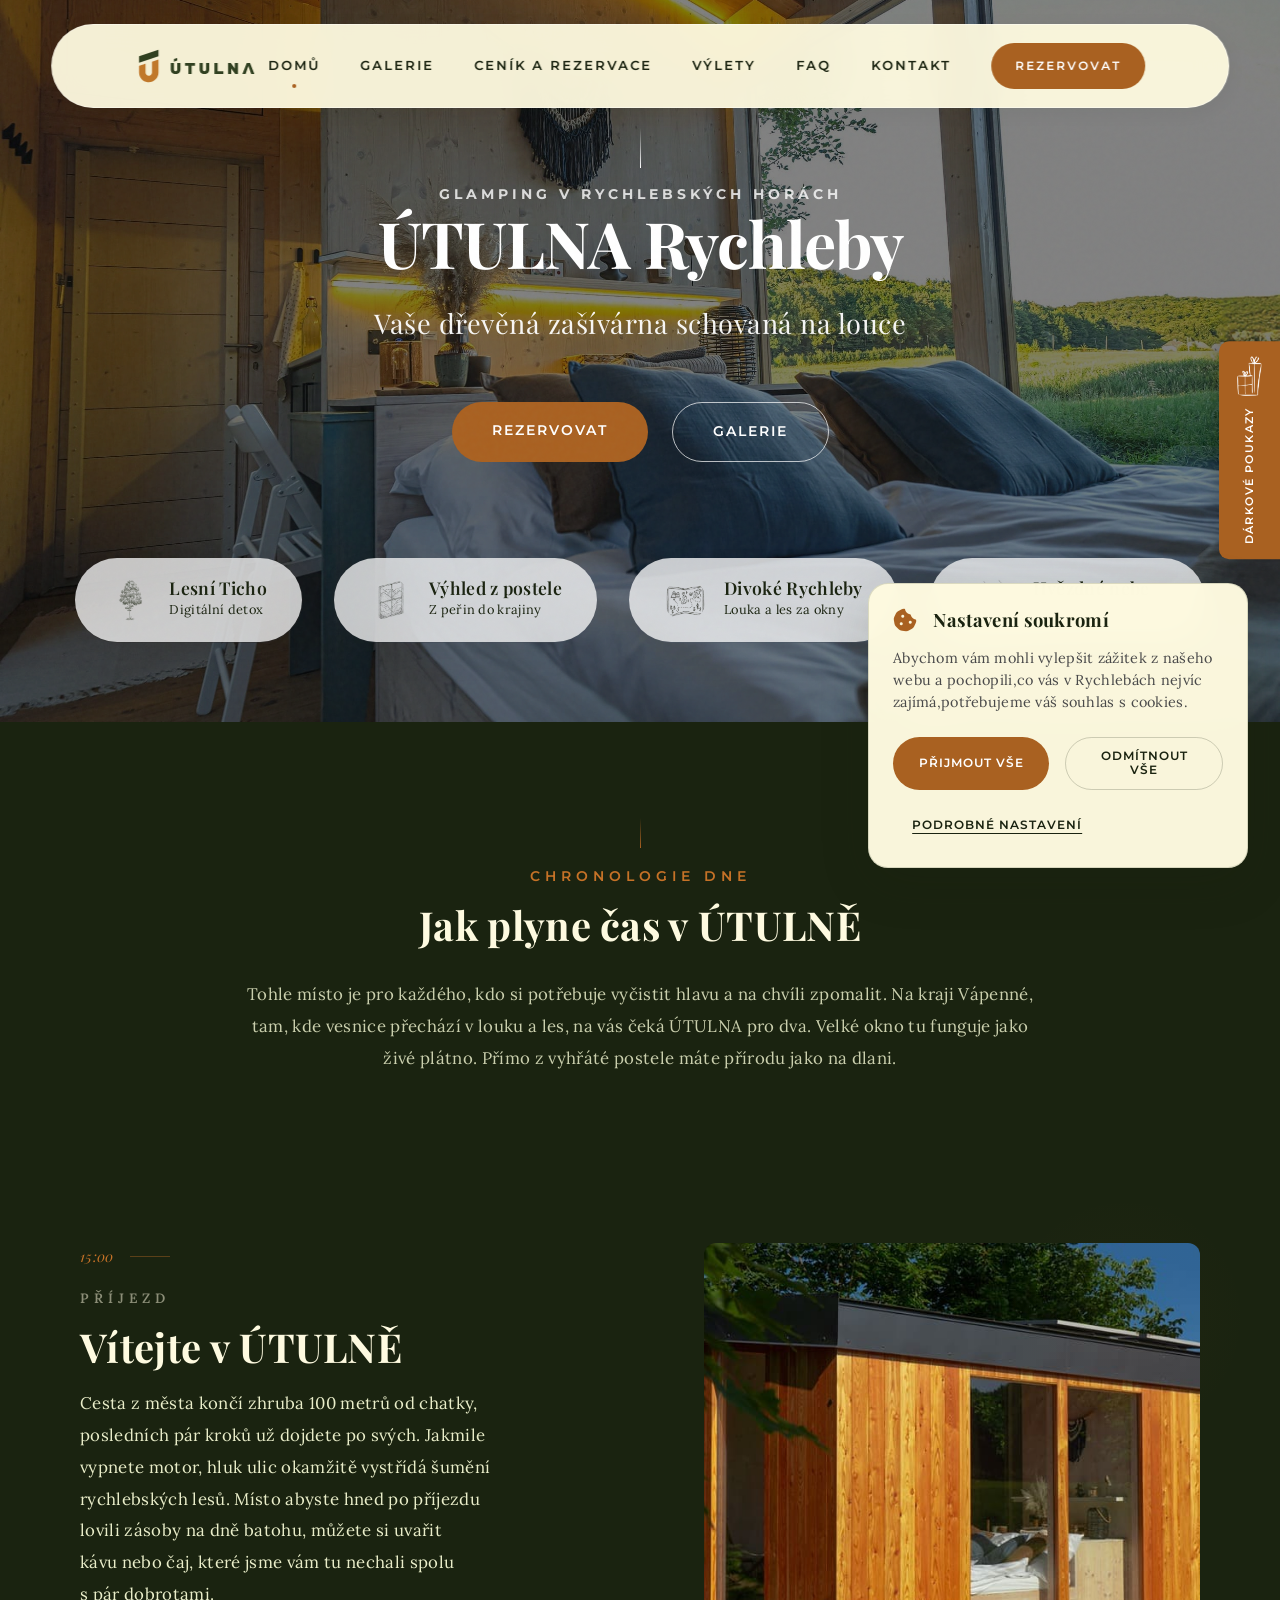
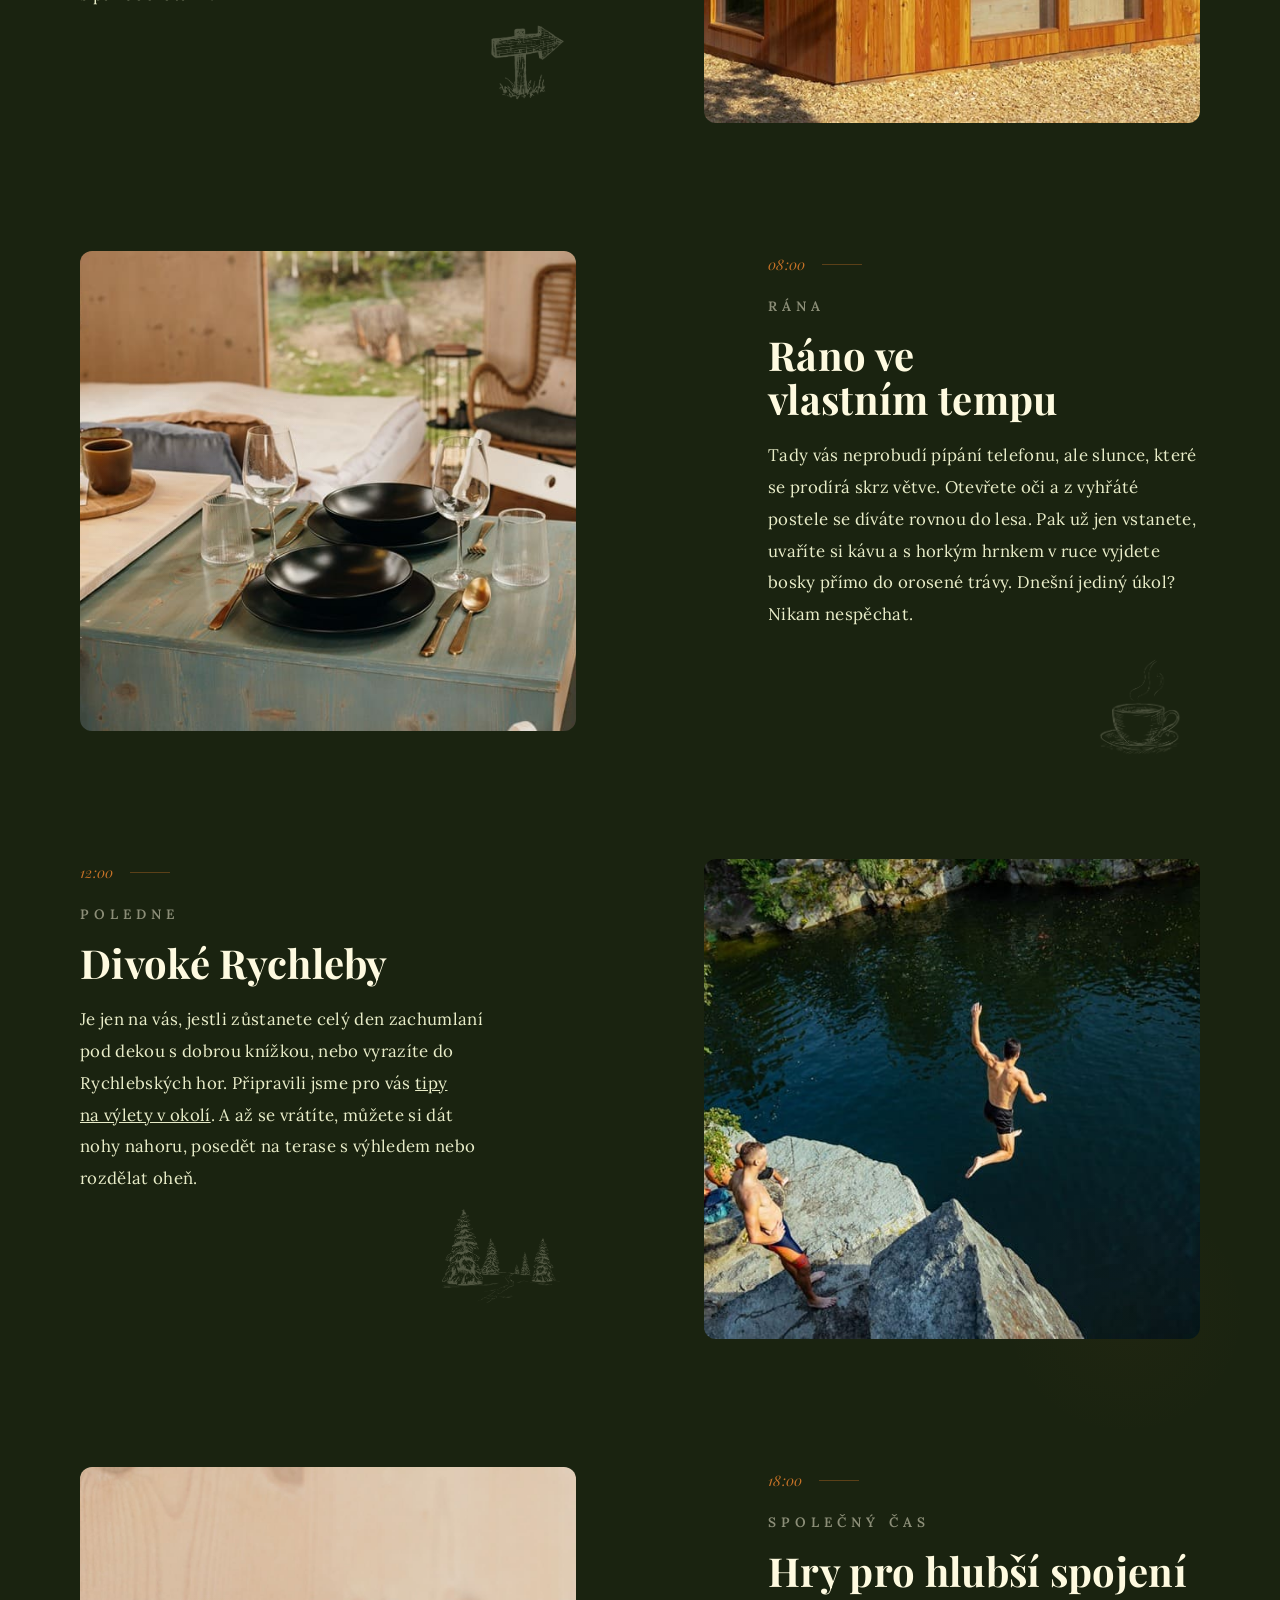
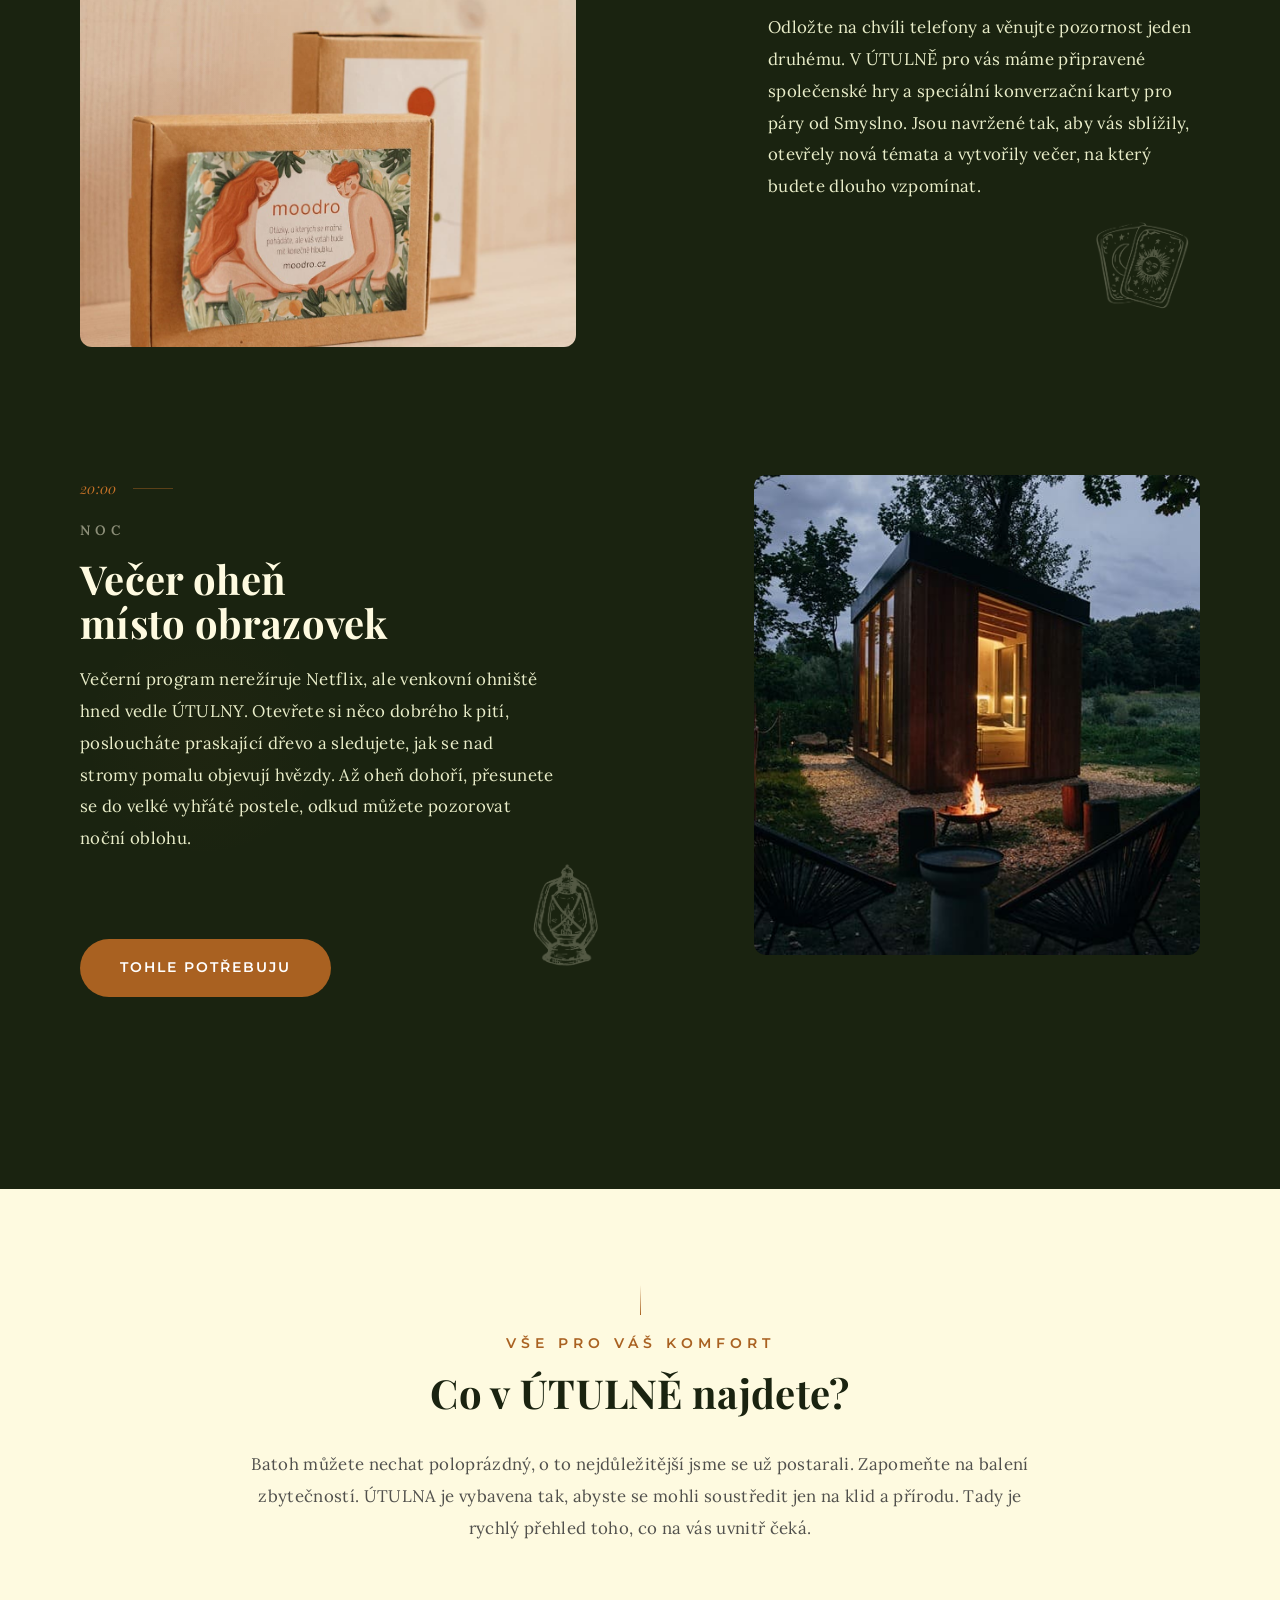
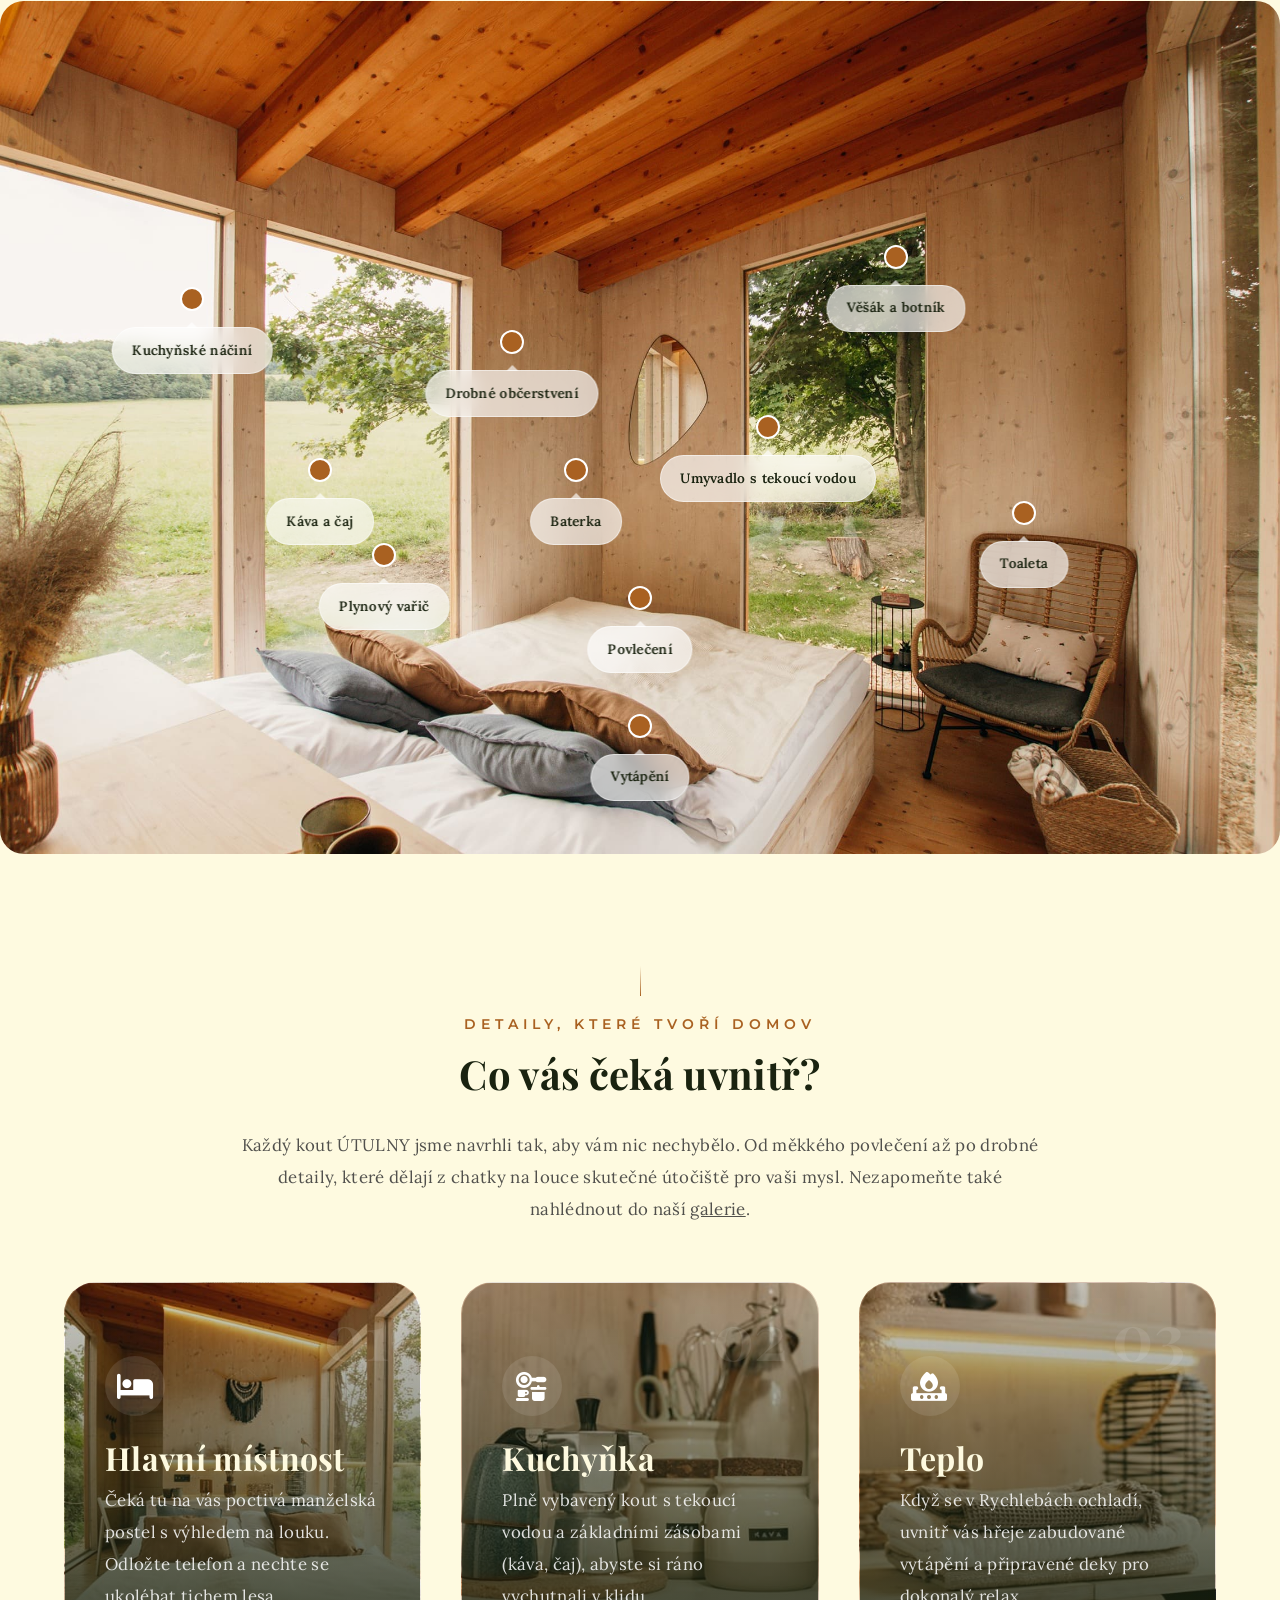
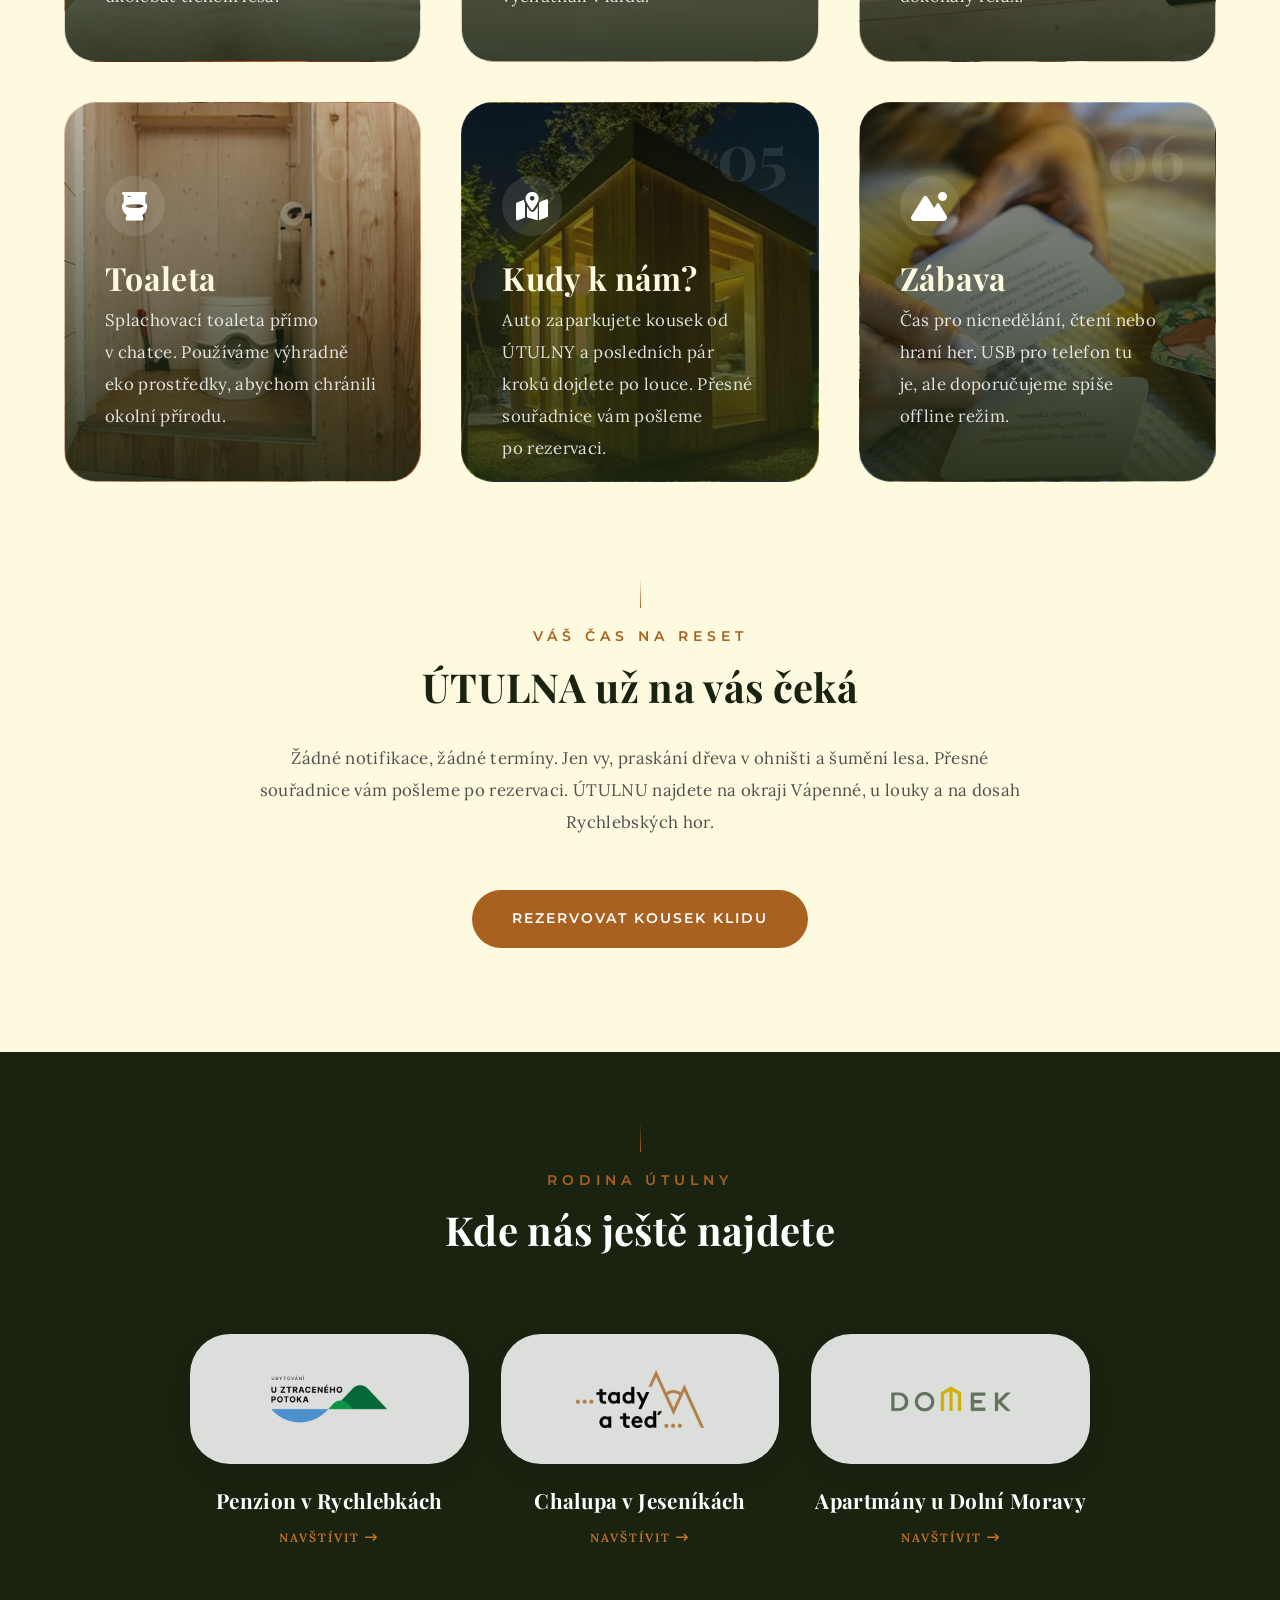
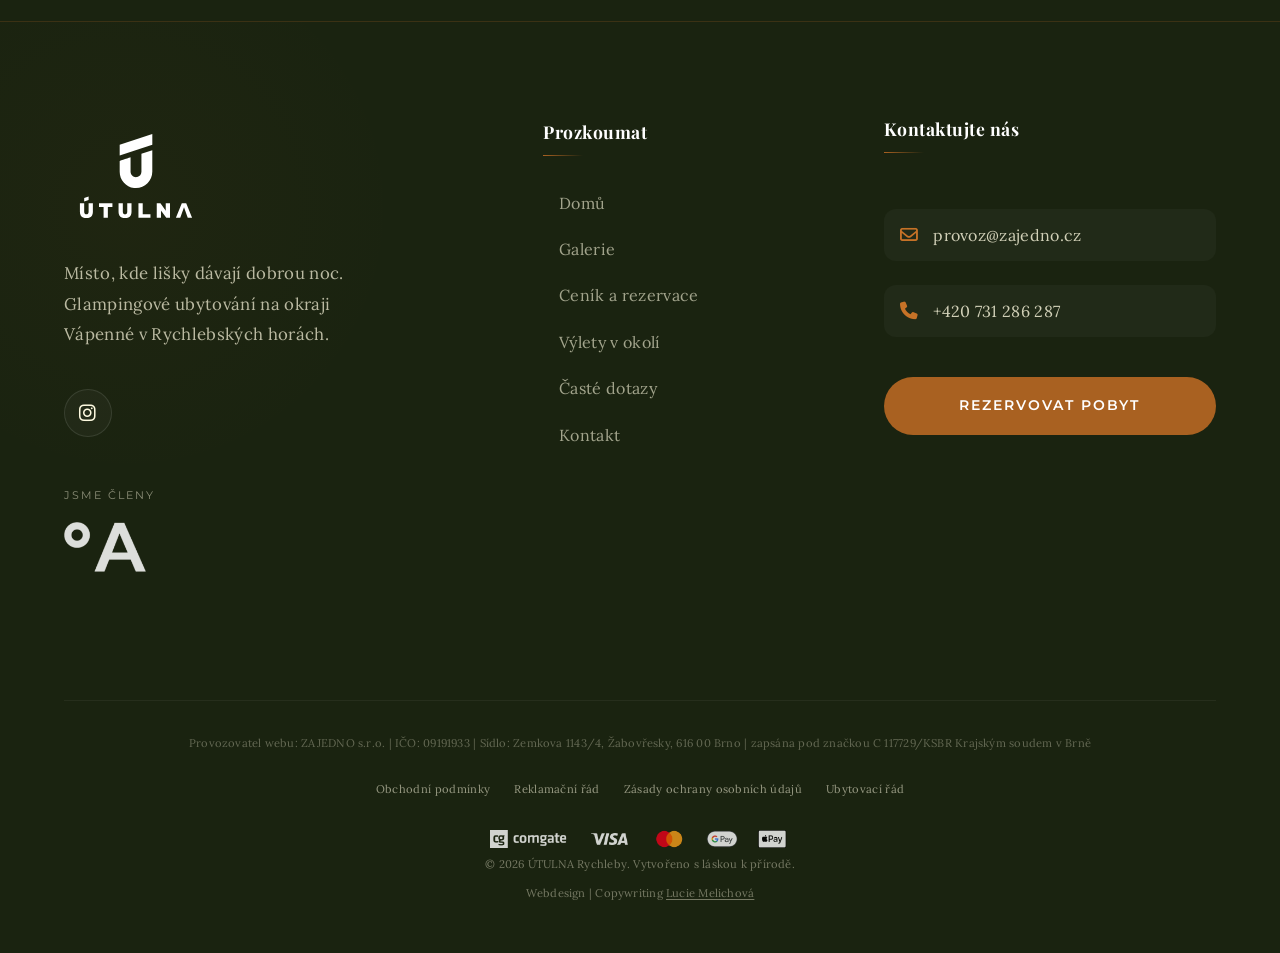
==== commit 395c4e78: "typografie: žádná osamocená slova na konci odstavců a nadpisů - text-wrap: pretty pro odstavce a sez" ====
--- a/index.html
+++ b/index.html
@@ -4,7 +4,7 @@
 <head>
     <meta charset="UTF-8">
     <meta name="viewport" content="width=device-width, initial-scale=1.0">
-    <title>ÚTULNA Rychleby | Glamping v Rychlebských horách</title>
+    <title>ÚTULNA Rychleby | Glamping v&nbsp;Rychlebských horách</title>
     <meta name="description"
         content="Netradiční ubytování v Rychlebských horách. ÚTULNA schovaná na louce, bez notifikací, jen šumění lesa.">
 
@@ -14,11 +14,11 @@
     <link rel="preconnect" href="https://cdnjs.cloudflare.com">
 
     <!-- Preload critical CSS -->
-    <link rel="preload" href="css/style.min.css?v=20261015" as="style">
+    <link rel="preload" href="css/style.min.css?v=20261015b" as="style">
 
     <!-- Critical CSS - load synchronously -->
-    <link rel="stylesheet" href="css/style.min.css?v=20261015">
-    <link rel="stylesheet" href="css/cookie-banner.min.css?v=20261015">
+    <link rel="stylesheet" href="css/style.min.css?v=20261015b">
+    <link rel="stylesheet" href="css/cookie-banner.min.css?v=20261015b">
 
     <!-- Favicon -->
     <link rel="icon" type="image/svg+xml" href="favicon.svg">
@@ -132,7 +132,7 @@
             <nav class="nav-menu">
                 <a href="/" class="nav-link active">Domů</a>
                 <a href="galerie.html" class="nav-link">Galerie</a>
-                <a href="cenik.html" class="nav-link">Ceník a rezervace</a>
+                <a href="cenik.html" class="nav-link">Ceník a&nbsp;rezervace</a>
                 <a href="tipy-na-vylety.html" class="nav-link">Výlety</a>
                 <a href="caste-dotazy.html" class="nav-link">FAQ</a>
                 <a href="kontakt.html" class="nav-link">Kontakt</a>
@@ -146,7 +146,7 @@
         <section class="subpage-hero hero-home">
             <div class="container fade-in">
                 <div class="editorial-line"></div>
-                <h1 class="editorial-tag">Glamping v Rychlebských horách</h1>
+                <h1 class="editorial-tag">Glamping v&nbsp;Rychlebských horách</h1>
                 <h2>ÚTULNA Rychleby</h2>
                 <h3 class="hero-lead">Vaše dřevěná zašívárna schovaná na louce</h3>
                 <div class="hero-btns">
@@ -171,7 +171,7 @@
                             <img src="Obrazky/ikona 2.png" alt="" aria-hidden="true" width="486" height="513">
                         </div>
                         <div class="feature-text">
-                            <h4>Výhled z postele</h4>
+                            <h4>Výhled z&nbsp;postele</h4>
                             <span>Z peřin do krajiny</span>
                         </div>
                     </a>
@@ -182,7 +182,7 @@
                         </div>
                         <div class="feature-text">
                             <h4>Divoké Rychleby</h4>
-                            <span>Louka a les za okny</span>
+                            <span>Louka a&nbsp;les za okny</span>
                         </div>
                     </a>
 
@@ -206,11 +206,11 @@
                 <div class="editorial-header fade-in">
                     <div class="editorial-line"></div>
                     <span class="editorial-tag">Chronologie dne</span>
-                    <h2>Jak plyne čas v ÚTULNĚ</h2>
+                    <h2>Jak plyne čas v&nbsp;ÚTULNĚ</h2>
                     <div class="editorial-intro">
 
-                        <p>Tohle místo je pro každého, kdo si potřebuje vyčistit hlavu a na chvíli zpomalit. Na kraji
-                            Vápenné, tam, kde vesnice přechází v louku a les, na vás čeká ÚTULNA pro dva. Velké okno tu funguje jako živé plátno. Přímo z vyhřáté postele máte přírodu jako na
+                        <p>Tohle místo je pro každého, kdo si potřebuje vyčistit hlavu a&nbsp;na chvíli zpomalit. Na kraji
+                            Vápenné, tam, kde vesnice přechází v&nbsp;louku a&nbsp;les, na vás čeká ÚTULNA pro dva. Velké okno tu funguje jako živé plátno. Přímo z&nbsp;vyhřáté postele máte přírodu jako na
                             dlani.</p>
                     </div>
                 </div>
@@ -222,11 +222,11 @@
                     <div class="ref-text-box">
                         <div class="time-tag">15:00</div>
                         <span class="ref-label">Příjezd</span>
-                        <h3>Vítejte v ÚTULNĚ</h3>
-                        <p>Cesta z města končí zhruba 100 metrů od chatky, posledních pár kroků už dojdete po svých.
+                        <h3>Vítejte v&nbsp;ÚTULNĚ</h3>
+                        <p>Cesta z&nbsp;města končí zhruba 100 metrů od chatky, posledních pár kroků už dojdete po svých.
                             Jakmile vypnete motor, hluk ulic okamžitě vystřídá šumění
                             rychlebských lesů. Místo abyste hned po příjezdu lovili zásoby na dně batohu, můžete si
-                            uvařit kávu nebo čaj, které jsme vám tu nechali spolu s pár dobrotami.</p>
+                            uvařit kávu nebo čaj, které jsme vám tu nechali spolu s&nbsp;pár dobrotami.</p>
                         <img src="Obrazky/ikona vitejte.png" alt="" aria-hidden="true" class="ref-icon-img" loading="lazy" width="486" height="513">
                     </div>
                     <div class="ref-img-box">
@@ -245,9 +245,9 @@
                         <div class="time-tag">08:00</div>
                         <span class="ref-label">Rána</span>
                         <h3>Ráno ve vlastním tempu</h3>
-                        <p>Tady vás neprobudí pípání telefonu, ale slunce, které se prodírá skrz větve. Otevřete oči a z
-                            vyhřáté postele se díváte rovnou do lesa. Pak už jen vstanete, uvaříte si kávu a s horkým
-                            hrnkem v ruce vyjdete bosky přímo do orosené trávy. Dnešní jediný úkol? Nikam nespěchat.</p>
+                        <p>Tady vás neprobudí pípání telefonu, ale slunce, které se prodírá skrz větve. Otevřete oči a&nbsp;z
+                            vyhřáté postele se díváte rovnou do lesa. Pak už jen vstanete, uvaříte si kávu a&nbsp;s&nbsp;horkým
+                            hrnkem v&nbsp;ruce vyjdete bosky přímo do orosené trávy. Dnešní jediný úkol? Nikam nespěchat.</p>
                         <img src="Obrazky/ikona rano ve vlastnim tempu.png" alt="" aria-hidden="true" class="ref-icon-img" loading="lazy" width="486" height="513">
                     </div>
                 </div>
@@ -258,10 +258,10 @@
                         <div class="time-tag">12:00</div>
                         <span class="ref-label">Poledne</span>
                         <h3>Divoké Rychleby</h3>
-                        <p>Je jen na vás, jestli zůstanete celý den zachumlaní pod dekou s dobrou knížkou, nebo
+                        <p>Je jen na vás, jestli zůstanete celý den zachumlaní pod dekou s&nbsp;dobrou knížkou, nebo
                             vyrazíte do Rychlebských hor. Připravili jsme pro vás <a href="tipy-na-vylety.html"
-                                style="color: inherit; text-decoration: underline;">tipy na výlety v okolí</a>. A až se
-                            vrátíte, můžete si dát nohy nahoru, posedět na terase s výhledem nebo rozdělat oheň.</p>
+                                style="color: inherit; text-decoration: underline;">tipy na výlety v&nbsp;okolí</a>. A&nbsp;až se
+                            vrátíte, můžete si dát nohy nahoru, posedět na terase s&nbsp;výhledem nebo rozdělat oheň.</p>
                         <img src="Obrazky/ikona divoke rychleby.png" alt="" aria-hidden="true" class="ref-icon-img" loading="lazy" width="486" height="513">
                     </div>
                     <div class="ref-img-box">
@@ -280,9 +280,9 @@
                         <div class="time-tag">18:00</div>
                         <span class="ref-label">Společný čas</span>
                         <h3>Hry pro hlubší spojení</h3>
-                        <p>Odložte na chvíli telefony a věnujte pozornost jeden druhému. V ÚTULNĚ pro vás máme
-                            připravené společenské hry a speciální konverzační karty pro páry od Smyslno. Jsou navržené
-                            tak, aby vás sblížily, otevřely nová témata a vytvořily večer, na který budete dlouho
+                        <p>Odložte na chvíli telefony a&nbsp;věnujte pozornost jeden druhému. V&nbsp;ÚTULNĚ pro vás máme
+                            připravené společenské hry a&nbsp;speciální konverzační karty pro páry od Smyslno. Jsou navržené
+                            tak, aby vás sblížily, otevřely nová témata a&nbsp;vytvořily večer, na který budete dlouho
                             vzpomínat.</p>
                         <img src="Obrazky/ikona hry pro hlubsi spojeni .png" alt="" aria-hidden="true" class="ref-icon-img" loading="lazy" width="486" height="513">
                     </div>
@@ -295,7 +295,7 @@
                         <span class="ref-label">Noc</span>
                         <h3>Večer oheň místo obrazovek</h3>
                         <p>Večerní program nerežíruje Netflix, ale venkovní ohniště hned vedle ÚTULNY. Otevřete si něco
-                            dobrého k pití, posloucháte praskající dřevo a sledujete, jak se nad stromy pomalu objevují
+                            dobrého k&nbsp;pití, posloucháte praskající dřevo a&nbsp;sledujete, jak se nad stromy pomalu objevují
                             hvězdy. Až oheň dohoří, přesunete se do velké vyhřáté postele, odkud můžete pozorovat noční
                             oblohu.</p>
                         <img src="Obrazky/ikona ohen misto obrazovek.png" alt="" aria-hidden="true" class="ref-icon-img" loading="lazy" width="486" height="513">
@@ -315,10 +315,10 @@
             <div class="editorial-header">
                 <div class="editorial-line"></div>
                 <span class="editorial-tag">Vše pro váš komfort</span>
-                <h2 class="text-center">Co v ÚTULNĚ najdete?</h2>
+                <h2 class="text-center">Co v&nbsp;ÚTULNĚ najdete?</h2>
                 <div class="editorial-intro">
-                    <p>Batoh můžete nechat poloprázdný, o to nejdůležitější jsme se už postarali. Zapomeňte na balení
-                        zbytečností. ÚTULNA je vybavena tak, abyste se mohli soustředit jen na klid a přírodu. Tady je
+                    <p>Batoh můžete nechat poloprázdný, o&nbsp;to nejdůležitější jsme se už postarali. Zapomeňte na balení
+                        zbytečností. ÚTULNA je vybavena tak, abyste se mohli soustředit jen na klid a&nbsp;přírodu. Tady je
                         rychlý přehled toho, co na vás uvnitř čeká.</p>
                 </div>
             </div>
@@ -337,7 +337,7 @@
                 <!-- 2. Káva a čaj -->
                 <div id="pin-kava" class="pin-marker" style="top: 55%; left: 25%;">
                     <div class="pin-dot"></div>
-                    <div class="pin-label">Káva a čaj</div>
+                    <div class="pin-label">Káva a&nbsp;čaj</div>
                 </div>
                 <!-- 3. Plynový vařič -->
                 <div id="pin-varic" class="pin-marker" style="top: 65%; left: 30%;">
@@ -362,7 +362,7 @@
                 <!-- 7. Umyvadlo s tekoucí vodou -->
                 <div id="pin-voda" class="pin-marker" style="top: 50%; left: 60%;">
                     <div class="pin-dot"></div>
-                    <div class="pin-label">Umyvadlo s tekoucí vodou</div>
+                    <div class="pin-label">Umyvadlo s&nbsp;tekoucí vodou</div>
                 </div>
                 <!-- 8. Vytápění -->
                 <div id="pin-vytapeni" class="pin-marker" style="top: 85%; left: 50%;">
@@ -372,7 +372,7 @@
                 <!-- 9. Věšák a botník -->
                 <div id="pin-vesak" class="pin-marker" style="top: 30%; left: 70%;">
                     <div class="pin-dot"></div>
-                    <div class="pin-label">Věšák a botník</div>
+                    <div class="pin-label">Věšák a&nbsp;botník</div>
                 </div>
                 <!-- 10. Baterka -->
                 <div id="pin-baterka" class="pin-marker" style="top: 55%; left: 45%;">
@@ -390,7 +390,7 @@
                 <h2>Co vás čeká uvnitř?</h2>
                 <div class="editorial-intro">
                     <p>Každý kout ÚTULNY jsme navrhli tak, aby vám nic nechybělo. Od měkkého povlečení až po drobné
-                        detaily, které dělají z chatky na louce skutečné útočiště pro vaši mysl. Nezapomeňte také
+                        detaily, které dělají z&nbsp;chatky na louce skutečné útočiště pro vaši mysl. Nezapomeňte také
                         nahlédnout do naší <a href="galerie.html"
                             style="color: inherit; text-decoration: underline;">galerie</a>.</p>
                 </div>
@@ -404,7 +404,7 @@
                     <span class="block-number">01</span>
                     <i class="fa-solid fa-bed"></i>
                     <h3>Hlavní místnost</h3>
-                    <p>Čeká tu na vás poctivá manželská postel s výhledem na louku. Odložte telefon a nechte se
+                    <p>Čeká tu na vás poctivá manželská postel s&nbsp;výhledem na louku. Odložte telefon a&nbsp;nechte se
                         ukolébat tichem lesa.</p>
                 </div>
 
@@ -412,15 +412,15 @@
                     <span class="block-number">02</span>
                     <i class="fa-solid fa-kitchen-set"></i>
                     <h3>Kuchyňka</h3>
-                    <p>Plně vybavený kout s tekoucí vodou a základními zásobami (káva, čaj), abyste si ráno
-                        vychutnali v klidu.</p>
+                    <p>Plně vybavený kout s&nbsp;tekoucí vodou a&nbsp;základními zásobami (káva, čaj), abyste si ráno
+                        vychutnali v&nbsp;klidu.</p>
                 </div>
 
                 <div class="detail-block" style="background-image: url('Obrazky/teplo.jpg');">
                     <span class="block-number">03</span>
                     <i class="fa-solid fa-fire-burner"></i>
                     <h3>Teplo</h3>
-                    <p>Když se v Rychlebách ochladí, uvnitř vás hřeje zabudované vytápění a připravené deky pro dokonalý
+                    <p>Když se v&nbsp;Rychlebách ochladí, uvnitř vás hřeje zabudované vytápění a&nbsp;připravené deky pro dokonalý
                         relax.</p>
                 </div>
 
@@ -428,15 +428,15 @@
                     <span class="block-number">04</span>
                     <i class="fa-solid fa-toilet"></i>
                     <h3>Toaleta</h3>
-                    <p>Splachovací toaleta přímo v chatce. Používáme výhradně eko prostředky, abychom chránili okolní
+                    <p>Splachovací toaleta přímo v&nbsp;chatce. Používáme výhradně eko prostředky, abychom chránili okolní
                         přírodu.</p>
                 </div>
 
                 <div class="detail-block" style="background-image: url('Obrazky/kudy%20k%20nam.jpeg');">
                     <span class="block-number">05</span>
                     <i class="fa-solid fa-map-location-dot"></i>
-                    <h3>Kudy k nám?</h3>
-                    <p>Auto zaparkujete kousek od ÚTULNY a posledních pár kroků dojdete po louce. Přesné souřadnice vám
+                    <h3>Kudy k&nbsp;nám?</h3>
+                    <p>Auto zaparkujete kousek od ÚTULNY a&nbsp;posledních pár kroků dojdete po louce. Přesné souřadnice vám
                         pošleme po rezervaci.</p>
                 </div>
 
@@ -457,7 +457,7 @@
                     <span class="editorial-tag">Váš čas na reset</span>
                     <h2>ÚTULNA už na vás čeká</h2>
                     <div class="editorial-intro">
-                        <p>Žádné notifikace, žádné termíny. Jen vy, praskání dřeva v ohništi a šumění lesa. Přesné souřadnice vám pošleme po rezervaci. ÚTULNU najdete na okraji Vápenné, u louky a na dosah Rychlebských hor.</p>
+                        <p>Žádné notifikace, žádné termíny. Jen vy, praskání dřeva v&nbsp;ohništi a&nbsp;šumění lesa. Přesné souřadnice vám pošleme po rezervaci. ÚTULNU najdete na okraji Vápenné, u&nbsp;louky a&nbsp;na dosah Rychlebských hor.</p>
                     </div>
                     <div class="editorial-cta-wrapper">
                         <a href="cenik.html#booking-section" class="btn btn-primary">Rezervovat kousek klidu</a>
@@ -480,7 +480,7 @@
                         <div class="logo-container">
                             <img src="Obrazky/UZP_LOGO.png" alt="Penzion v Rychlebkách" loading="lazy" width="1920" height="1080">
                         </div>
-                        <h3>Penzion v Rychlebkách</h3>
+                        <h3>Penzion v&nbsp;Rychlebkách</h3>
                         <span class="partner-meta">Navštívit <i class="fa-solid fa-arrow-right-long"></i></span>
                     </a>
 
@@ -488,7 +488,7 @@
                         <div class="logo-container">
                             <img src="Obrazky/CHTT_LOGO.png" alt="Chalupa v Jeseníkách" loading="lazy" width="1920" height="1080">
                         </div>
-                        <h3>Chalupa v Jeseníkách</h3>
+                        <h3>Chalupa v&nbsp;Jeseníkách</h3>
                         <span class="partner-meta">Navštívit <i class="fa-solid fa-arrow-right-long"></i></span>
                     </a>
 
@@ -496,7 +496,7 @@
                         <div class="logo-container">
                             <img src="Obrazky/DOMEK_LOGO.png" alt="Apartmány u Dolní Moravy" loading="lazy" width="1920" height="1080">
                         </div>
-                        <h3>Apartmány u Dolní Moravy</h3>
+                        <h3>Apartmány u&nbsp;Dolní Moravy</h3>
                         <span class="partner-meta">Navštívit <i class="fa-solid fa-arrow-right-long"></i></span>
                     </a>
                 </div>
@@ -511,7 +511,7 @@
                 <a href="/" class="footer-logo-link">
                     <img src="Obrazky/Utulna_basic_white.svg" alt="ÚTULNA Rychleby" class="footer-logo">
                 </a>
-                <p>Místo, kde lišky dávají dobrou noc. Glampingové ubytování na okraji Vápenné v Rychlebských horách.</p>
+                <p>Místo, kde lišky dávají dobrou noc. Glampingové ubytování na okraji Vápenné v&nbsp;Rychlebských horách.</p>
 
                 <div class="footer-socials">
                     <a href="https://www.instagram.com/utulna_rychleby/" target="_blank" rel="noopener noreferrer" aria-label="Instagram" class="social-icon">
@@ -534,8 +534,8 @@
                 <ul>
                     <li><a href="/">Domů</a></li>
                     <li><a href="galerie.html">Galerie</a></li>
-                    <li><a href="cenik.html">Ceník a rezervace</a></li>
-                    <li><a href="tipy-na-vylety.html">Výlety v okolí</a></li>
+                    <li><a href="cenik.html">Ceník a&nbsp;rezervace</a></li>
+                    <li><a href="tipy-na-vylety.html">Výlety v&nbsp;okolí</a></li>
                     <li><a href="caste-dotazy.html">Časté dotazy</a></li>
                     <li><a href="kontakt.html">Kontakt</a></li>
                 </ul>
@@ -558,7 +558,7 @@
         <div class="footer-bottom container">
             <div class="footer-operator">
                 <p>Provozovatel webu: ZAJEDNO s.r.o. | IČO: 09191933 | Sídlo: Zemkova 1143/4, Žabovřesky, 616 00 Brno
-                    | zapsána pod značkou C 117729/KSBR Krajským soudem v Brně</p>
+                    | zapsána pod značkou C 117729/KSBR Krajským soudem v&nbsp;Brně</p>
             </div>
             <div class="footer-legal">
                 <a href="dokumenty/vop.pdf" target="_blank" rel="noopener">Obchodní podmínky</a>
@@ -571,7 +571,7 @@
                     <img src="Obrazky/paticka-comgate-tmava.png" alt="Platební brána Comgate" class="comgate-logo" width="2200" height="200">
                 </a>
             </div>
-            <p>&copy; <span id="current-year">2026</span> ÚTULNA Rychleby. Vytvořeno s láskou k přírodě.</p>
+            <p>&copy; <span id="current-year">2026</span> ÚTULNA Rychleby. Vytvořeno s&nbsp;láskou k&nbsp;přírodě.</p>
             <p class="footer-credit">Webdesign | Copywriting <a href="https://www.linkedin.com/in/lucie-melichova/" target="_blank" rel="noopener">Lucie Melichová</a></p>
         </div>
     </footer>
--- a/css/style.min.css
+++ b/css/style.min.css
@@ -1 +1 @@
-:root{--color-bg:#fefae0;--color-primary:#1a2310;--color-secondary:#a96121;--color-secondary-on-dark:#c67227;--color-text:#333333;--color-white:#ffffff;--color-card-bg:#ffffff;--color-border:rgba(26,35,16,0.1);--font-base:'Montserrat',sans-serif;--font-body:'Lora',serif;--grid-unit:8px;--border-radius-card:24px;--border-radius-btn:50px;--shadow-sm:none;--shadow-md:none;--transition:0.3s cubic-bezier(0.25,0.8,0.25,1)}*,*::before,*::after{box-sizing:border-box;margin:0;padding:0}html{font-size:100%;scroll-behavior:smooth}body{font-family:var(--font-body);background-color:var(--color-bg);color:var(--color-text);line-height:1.9;letter-spacing:0.02em;overflow-x:hidden}h1,h2,h3,h4,h5,h6{font-family:'Playfair Display',serif;color:var(--color-primary);font-weight:700;line-height:1.2}.subpage-hero h1,.subpage-hero h2,.premium-pricing-card h2,.detail-block h3,#experience-lifestyle h2{color:#fefae0 !important}.subpage-hero h2{color:#ffffff !important;text-align:center}.hero-home h2{color:#ffffff !important}.subpage-hero h2{font-size:clamp(3rem,5vw,4.5rem);letter-spacing:-1px;margin-bottom:1.5rem;line-height:1.1}h1{font-size:clamp(3rem,5vw,4.5rem);letter-spacing:-1px;margin-bottom:1.5rem;line-height:1.1}h2{font-size:2.5rem;margin-bottom:2rem}h3{font-size:1.5rem;margin-bottom:1rem;color:var(--color-secondary)}p{margin-bottom:1.5rem;max-width:65ch;color:#4a4a4a;font-family:var(--font-body);font-size:1.05rem;line-height:1.9;letter-spacing:0.02em;font-weight:400}a{text-decoration:none;color:inherit;transition:var(--transition)}img{max-width:100%;height:auto;border-radius:var(--border-radius-card);display:block}.container{width:90%;max-width:1200px;margin:0 auto;position:relative}.text-center{text-align:center;margin-left:auto;margin-right:auto}.text-center p{margin-left:auto;margin-right:auto}.my-grid{margin:5rem auto}.btn{display:inline-block;padding:1rem 2.5rem;border-radius:var(--border-radius-btn);font-family:var(--font-base);font-size:0.85rem;font-weight:600;text-transform:uppercase;letter-spacing:2px;transition:var(--transition);cursor:pointer;text-align:center}.btn-primary{background-color:var(--color-secondary);color:var(--color-white)}.btn-primary:hover{background-color:#a3561a;transform:translateY(-3px)}.btn-secondary{background-color:transparent;color:var(--color-white);border:1px solid rgba(255,255,255,0.7)}.btn-secondary:hover{background-color:rgba(255,255,255,0.1);transform:translateY(-3px)}header{padding:0.8rem 0;position:fixed;top:1.5rem;left:50%;transform:translateX(-50%);width:92%;max-width:1200px;z-index:1000;background:rgba(254,250,224,0.95);backdrop-filter:blur(15px);-webkit-backdrop-filter:blur(15px);border:1px solid rgba(255,255,255,0.4);border-radius:100px;transition:all 0.5s cubic-bezier(0.23,1,0.32,1);box-shadow:0 4px 20px rgba(26,35,16,0.05)}header.scrolled{width:85%;padding:0.6rem 0;top:1rem;background:rgba(254,250,224,0.98);box-shadow:0 10px 30px rgba(26,35,16,0.12)}@media (max-width:768px){header{top:0.8rem;width:95%;padding:0.5rem 0}header.scrolled{width:98%;top:0.5rem}}.nav-container{display:flex;justify-content:space-between;align-items:center;padding:0.35rem 1.5rem}.logo{display:flex;align-items:center;overflow:visible}.logo img{height:40px;width:auto;display:block}.nav-menu{display:flex;gap:2.5rem;align-items:center}.nav-link{font-family:'Montserrat',sans-serif;font-size:0.8rem;font-weight:600;text-transform:uppercase;letter-spacing:2px;color:var(--color-primary);position:relative;padding:0.5rem 0;transition:all 0.3s}.nav-link:not(.btn)::after{content:'';position:absolute;bottom:-2px;left:50%;width:0;height:4px;background:var(--color-secondary);border-radius:50%;transform:translateX(-50%);transition:all 0.3s;opacity:0}.nav-link:hover{color:var(--color-secondary)}.nav-link:hover::after,.nav-link.active::after{width:4px;opacity:1}.nav-link.btn{padding:0.7rem 1.5rem;background:var(--color-secondary);color:white;border-radius:50px;font-size:0.75rem}.nav-link.btn:hover{background:var(--color-primary)}.hamburger{display:none;cursor:pointer;flex-direction:column;gap:6px}.hamburger span{width:25px;height:2px;background-color:var(--color-primary);transition:0.3s}.hero{min-height:100vh;position:relative;display:flex;flex-direction:column;justify-content:center;align-items:center;text-align:center;overflow:hidden;padding:160px 20px 100px;color:var(--color-white);background-color:#1a1a1a}@media (max-width:768px){.hero{padding:140px 20px 80px}}.hero-bg-img{position:absolute;top:0;left:0;width:100%;height:100%;z-index:-1}.hero-bg-img::after{content:'';position:absolute;top:0;left:0;width:100%;height:100%;background:rgba(0,0,0,0.3);z-index:1}.hero-bg-img img{width:100%;height:100%;object-fit:cover;filter:brightness(0.55);transform:scale(1.05);animation:breathe 20s infinite alternate}@keyframes breathe{from{transform:scale(1.05)}to{transform:scale(1.15)}}.hero-content{position:relative;z-index:2;max-width:900px;padding:2rem}.hero h1{font-size:clamp(3.5rem,8vw,6rem);font-weight:700;color:var(--color-white);margin-bottom:1.5rem;line-height:1.1;letter-spacing:-2px}.hero p{font-size:1.6rem;color:#ffffff;max-width:60ch;margin:0 auto 3rem;font-weight:500}.hero-btns{display:flex;justify-content:center;gap:1.5rem;margin-bottom:4rem}.btn-primary{background:var(--color-secondary);color:white;border:none}.btn-glass{background:rgba(255,255,255,0.1);backdrop-filter:blur(10px);-webkit-backdrop-filter:blur(10px);color:white;border:1px solid rgba(255,255,255,0.3);padding:1rem 2.5rem;border-radius:var(--border-radius-btn);font-weight:500;text-transform:uppercase;letter-spacing:1px;cursor:pointer;transition:0.3s}.btn-glass:hover{background:white;color:var(--color-primary)}.hero-features{display:flex;justify-content:center;gap:2rem;flex-wrap:nowrap;padding-top:2rem;position:relative;z-index:5;width:100%}.feature-pill{background:rgba(255,255,255,0.75);backdrop-filter:blur(30px);-webkit-backdrop-filter:blur(30px);border:none;padding:1.1rem 2.2rem;border-radius:60px;display:flex;align-items:center;gap:18px;cursor:pointer;position:relative;overflow:hidden;transition:all 0.6s cubic-bezier(0.23,1,0.32,1);color:var(--color-primary);text-align:left;box-shadow:0 15px 35px rgba(0,0,0,0.05)}.feature-pill::after{content:'';position:absolute;top:0;left:-100%;width:50%;height:100%;background:linear-gradient(to right,transparent,rgba(255,255,255,0.4),transparent);transform:skewX(-25deg);transition:0s}.feature-pill:hover::after{left:150%;transition:0.7s ease-in-out}.feature-pill:hover{background:rgba(255,255,255,0.7);transform:translateY(-10px);box-shadow:0 30px 60px rgba(0,0,0,0.1)}.feature-pill:hover .feature-text h4,.feature-pill:hover .feature-text span{color:var(--color-primary)}.feature-circle img{width:2.6rem;height:2.6rem;object-fit:contain}.feature-pill:nth-child(4) .feature-circle img{width:3.1rem;height:3.1rem}.feature-circle{display:flex;align-items:center;justify-content:center;font-size:1.6rem;color:var(--color-primary);transition:all 0.4s ease;background:transparent !important;border:none !important;box-shadow:none !important;width:auto;height:auto;padding:0;margin:0}.feature-pill:hover .feature-circle{color:var(--color-secondary);transform:scale(1.1)}.feature-text h4{font-size:1.1rem;margin:0;font-weight:600;color:var(--color-primary)}.feature-text span{font-size:0.8rem;opacity:1;display:block;color:var(--color-primary)}.feature-pill:nth-child(1){animation:float-slow 6s infinite ease-in-out;margin-right:0;margin-left:0}.feature-pill:nth-child(2){animation:float-slow 6s infinite ease-in-out 2s;margin-right:0;margin-left:0}.feature-pill:nth-child(3){animation:float-slow 6s infinite ease-in-out 4s;margin-right:0;margin-left:0}.feature-pill:nth-child(4){animation:float-slow 6s infinite ease-in-out 1s;margin-right:0;margin-left:0}@keyframes float-slow{0%,100%{transform:translateY(0)}50%{transform:translateY(-10px)}}@media (max-width:768px){.hero-features{position:relative;top:0;right:0;left:0;transform:none;flex-direction:column;gap:1rem;width:100%;align-items:center;padding-top:3rem}.feature-pill{width:90%;justify-content:flex-start;margin-right:0 !important;margin-left:0 !important}.hero h1{font-size:3rem}.nav-menu{position:fixed;top:0;left:0;width:100%;height:100vh;background:var(--color-bg);flex-direction:column;justify-content:center;padding:4rem 2rem;transform:translateX(-150%);transition:transform 0.4s cubic-bezier(0.23,1,0.32,1),opacity 0.4s,visibility 0.4s;color:var(--color-primary);z-index:999;opacity:0;visibility:hidden;pointer-events:none}.nav-menu.active{transform:translateX(0);opacity:1;visibility:visible;pointer-events:auto}.nav-container{justify-content:space-between !important;padding-right:20px !important}.hamburger{display:flex;z-index:1001;position:relative;order:2 !important}.hamburger.active span:nth-child(1){transform:rotate(45deg) translate(5px,5px)}.hamburger.active span:nth-child(2){opacity:0}.hamburger.active span:nth-child(3){transform:rotate(-45deg) translate(7px,-7px)}}.timeline-section{padding:4rem 0}.timeline-path{display:none}.timeline-item{display:flex;align-items:center;gap:4rem;margin-bottom:6rem}.timeline-item:nth-child(even){flex-direction:row-reverse}@media (max-width:768px){.timeline-item,.timeline-item:nth-child(even){flex-direction:column-reverse;gap:2rem;margin-bottom:4rem}.timeline-content,.timeline-img-wrapper{width:100%}}.timeline-content{flex:1}.timeline-img-wrapper{flex:1;position:relative}.timeline-img-wrapper img{box-shadow:none;transition:var(--transition)}.timeline-img-wrapper:hover img{transform:scale(1.02)}.features-grid{display:grid;grid-template-columns:repeat(5,1fr);gap:1.5rem;padding:1rem}.feature-card{background:rgba(255,255,255,0.85);backdrop-filter:blur(12px);-webkit-backdrop-filter:blur(12px);border:1px solid rgba(255,255,255,0.9);border-radius:20px;padding:2rem 1rem;text-align:center;transition:all 0.3s ease;display:flex;flex-direction:column;align-items:center;justify-content:center;height:100%}.feature-card:hover{transform:translateY(-5px);background:#ffffff;border-color:#ffffff}.feature-card-icon-wrapper{width:60px;height:60px;background:rgba(255,255,255,0.5);border:1px solid rgba(188,108,37,0.6);border-radius:50%;display:flex;align-items:center;justify-content:center;margin-bottom:1rem;color:var(--color-secondary);font-size:1.5rem;transition:all 0.3s ease}.feature-card:hover .feature-card-icon-wrapper{background:var(--color-secondary);color:#fff;border-color:var(--color-secondary);transform:scale(1.05)}.feature-card h3{font-size:1.05rem;color:#1a2310;margin-bottom:0;font-weight:600}.feature-card p{display:none}@media (max-width:1024px){.features-grid{grid-template-columns:repeat(3,1fr)}}@media (max-width:768px){.features-grid{grid-template-columns:repeat(2,1fr)}}@media (max-width:480px){.features-grid{grid-template-columns:1fr}}.gallery-section-wrapper{position:relative;overflow:hidden;background:#fdfaf4}.gallery-section-wrapper::before{content:"";position:absolute;top:0;left:0;width:100%;height:100%;background-image:url("data:image/svg+xml,%3Csvg viewBox='0 0 200 200' xmlns='http://www.w3.org/2000/svg'%3E%3Cfilter id='noiseFilter'%3E%3CfeTurbulence type='fractalNoise' baseFrequency='0.65' numOctaves='3' stitchTiles='stitch'/%3E%3C/filter%3E%3Crect width='100%25' height='100%25' filter='url(%23noiseFilter)'/%3E%3C/svg%3E");opacity:0.04;pointer-events:none;z-index:5}.gallery-grid{display:grid;grid-template-columns:repeat(4,1fr);grid-auto-rows:260px;grid-auto-flow:dense;gap:1.5rem;padding:2rem 0}.gallery-item{border-radius:var(--border-radius-card);overflow:hidden;position:relative;cursor:pointer;transition:transform 0.8s cubic-bezier(0.23,1,0.32,1)}.gallery-item img{width:100%;height:100%;object-fit:cover;border-radius:var(--border-radius-card);opacity:0.92;filter:contrast(1.02) saturate(0.95);transition:transform 1.2s cubic-bezier(0.23,1,0.32,1),opacity 0.6s ease,filter 0.6s ease}.gallery-item:hover img{transform:scale(1.12);opacity:1;filter:contrast(1.08) saturate(1.05)}.lightbox-modal{position:fixed;top:0;left:0;width:100%;height:100%;background:rgba(10,15,8,0.95);backdrop-filter:blur(15px);-webkit-backdrop-filter:blur(15px);display:none;justify-content:center;align-items:center;z-index:2000}.lightbox-modal.active{display:flex}.lightbox-content{position:relative;max-width:90%;max-height:85vh;display:flex;justify-content:center;align-items:center}.lightbox-content img{max-width:100%;max-height:85vh;border-radius:var(--border-radius-card);animation:lightboxZoom 0.5s cubic-bezier(0.23,1,0.32,1)}@keyframes lightboxZoom{from{opacity:0;transform:scale(0.95)}to{opacity:1;transform:scale(1)}}.lightbox-close{position:absolute;top:-50px;right:0;color:#fff;font-size:2rem;cursor:pointer;opacity:0.6;transition:0.3s}.lightbox-nav{position:fixed;top:50%;width:100%;display:flex;justify-content:space-between;padding:0 40px;pointer-events:none;z-index:2001}.lightbox-arrow{width:60px;height:60px;background:rgba(255,255,255,0.1);backdrop-filter:blur(10px);border:1px solid rgba(255,255,255,0.1);color:#fff;border-radius:50%;display:flex;align-items:center;justify-content:center;font-size:1.2rem;cursor:pointer;pointer-events:auto;transition:all 0.4s}.lightbox-arrow:hover{background:var(--color-secondary);color:white;transform:scale(1.1)}.lightbox-close:hover{opacity:1;transform:rotate(90deg)}@media (max-width:768px){.lightbox-nav{padding:0 15px}.lightbox-arrow{width:50px;height:50px}}.gallery-item.lg{grid-column:span 2;grid-row:span 2}.gallery-item.tall{grid-row:span 2}.gallery-item.wide{grid-column:span 2}@media (max-width:1100px){.gallery-grid{grid-template-columns:repeat(2,1fr);gap:1.5rem}}@media (max-width:600px){.gallery-grid{grid-template-columns:1fr;grid-auto-rows:300px;gap:1rem}.gallery-item.lg,.gallery-item.tall,.gallery-item.wide{grid-column:span 1;grid-row:span 1}}.gallery-item:hover img{transform:scale(1.05)}.footer-cta-editorial{padding:5rem 0 6rem;text-align:center;background:var(--color-bg)}.footer-cta-editorial h2{color:var(--color-primary)}.footer-cta-editorial .editorial-intro p{color:#333333}.editorial-cta-wrapper{margin-top:2.5rem}.footer-cta-editorial .editorial-cta-wrapper{margin-top:1.2rem}.site-footer{background:#1a2310;color:#fefae0;padding:6rem 0 3rem;margin-top:0;position:relative;border-top:1px solid rgba(188,108,37,0.2)}.site-footer::before{content:'';position:absolute;top:0;left:0;width:100%;height:100%;background-image:radial-gradient(circle at 10% 20%,rgba(188,108,37,0.03) 0%,transparent 20%);pointer-events:none}.footer-grid{display:grid;grid-template-columns:1.5fr 1fr 1.2fr;gap:4rem;margin-bottom:5rem;align-items:start;position:relative;z-index:2}.footer-brand{display:flex;flex-direction:column;align-items:flex-start;text-align:left}.footer-logo-link{overflow:visible}.footer-logo{height:100px;width:auto;display:block;margin-bottom:1.5rem;padding:8px;box-sizing:content-box}.footer-brand h3{font-size:2.2rem;color:var(--color-secondary);margin-bottom:1.5rem;font-family:'Playfair Display',serif;letter-spacing:-0.5px;font-weight:700}.footer-brand p{color:rgba(254,250,224,0.7);line-height:1.8;margin-bottom:2.5rem;max-width:320px;font-size:1.05rem}.footer-socials{display:flex;gap:1.5rem;justify-content:flex-start;margin-bottom:3rem}.social-icon{display:flex;align-items:center;justify-content:center;width:48px;height:48px;background:rgba(255,255,255,0.03);border:1px solid rgba(255,255,255,0.1);border-radius:50%;color:#fefae0;font-size:1.2rem;transition:all 0.4s cubic-bezier(0.175,0.885,0.32,1.275)}.social-icon:hover{background:var(--color-secondary);border-color:var(--color-secondary);color:#fff;transform:translateY(-5px) scale(1.1)}.footer-nav h3,.footer-contact h3{color:#fff;font-family:'Playfair Display',serif;font-size:1.1rem;font-weight:700;margin-bottom:2rem;position:relative;display:inline-block;letter-spacing:0.5px}.footer-nav h3::after,.footer-contact h3::after{content:'';display:block;width:40px;height:1px;background:linear-gradient(to right,var(--color-secondary),transparent);margin-top:12px}.footer-nav h3::before,.footer-contact h3::before{display:none}.footer-nav ul{list-style:none;padding:0}.footer-nav li{margin-bottom:1rem}.footer-nav a{color:rgba(254,250,224,0.6);text-decoration:none;transition:0.3s;display:flex;align-items:center;gap:10px}.footer-nav a::before{content:'';display:block;width:6px;height:6px;background:var(--color-secondary);border-radius:50%;opacity:0;transform:translateX(-10px);transition:0.3s}.footer-nav a:hover{color:#fff;transform:translateX(5px)}.footer-nav a:hover::before{opacity:1;transform:translateX(0)}.footer-contact{display:flex;flex-direction:column;gap:1.5rem}.contact-item{display:flex;align-items:center;gap:15px;color:rgba(254,250,224,0.8);text-decoration:none !important;transition:0.3s;padding:10px 15px;background:rgba(255,255,255,0.03);border-radius:12px;border:1px solid transparent}.contact-item i{color:var(--color-secondary);font-size:1.1rem}.contact-item:hover{color:#fff;background:rgba(255,255,255,0.08);border-color:rgba(255,255,255,0.1);transform:translateX(5px)}.footer-cta{margin-top:1rem;background:var(--color-secondary);color:white !important;border:none}.footer-cta:hover{background:#a3561a;transform:translateY(-3px)}.footer-bottom{text-align:center;padding-top:2rem;border-top:1px solid rgba(255,255,255,0.05);position:relative;z-index:2}.footer-bottom p{color:rgba(254,250,224,0.4);font-size:0.7rem;margin:0 auto;max-width:none}.footer-operator{margin-bottom:1.5rem;opacity:0.8;font-size:0.7rem;line-height:1.6;text-align:center}.footer-legal{display:flex;flex-wrap:wrap;justify-content:center;gap:0.5rem 1.5rem;margin-bottom:1.5rem}.footer-legal a{color:rgba(254,250,224,0.55);font-size:0.7rem;text-decoration:none;transition:color 0.2s}.footer-legal a:hover{color:var(--color-secondary);text-decoration:underline}.booking-legal-note{font-size:0.78rem;color:rgba(80,70,50,0.7);text-align:center;margin-top:1.5rem;max-width:600px;margin-left:auto;margin-right:auto}.booking-legal-note a{color:var(--color-secondary);text-decoration:underline}.form-gdpr-note{font-size:0.75rem;color:rgba(80,70,50,0.65);margin-bottom:0.75rem;line-height:1.5}.form-gdpr-note a{color:var(--color-secondary);text-decoration:underline}@media (max-width:900px){.footer-grid{grid-template-columns:1fr 1fr;gap:3rem}.footer-brand{grid-column:1 / -1;text-align:center;align-items:center}.footer-brand p{margin:0 auto 2rem}.footer-socials{justify-content:center}}@media (max-width:600px){.footer-grid{grid-template-columns:1fr;gap:4rem;text-align:left}.footer-nav h3,.footer-contact h3{display:block;text-align:center}.footer-nav h3::after,.footer-contact h3::after{margin:12px auto 0}.footer-contact{align-items:center}.footer-cta{align-self:center}.contact-item{justify-content:center;width:100%}}.accordion-item{background:var(--color-white);border-radius:16px;margin-bottom:1rem;box-shadow:none;overflow:hidden}.accordion-header{padding:1.5rem;cursor:pointer;display:flex;justify-content:space-between;align-items:center;font-weight:600;color:var(--color-primary)}.accordion-content{padding:0 1.5rem;max-height:0;overflow:hidden;transition:max-height 0.4s ease,padding 0.4s ease}.accordion-item.active .accordion-content{padding-bottom:1.5rem}#previo-booking-engine iframe{width:100% !important;border:none;display:block;margin:0;transition:height 0.3s ease}.pricing-section-bg{padding:4rem 0;margin-top:0 !important;position:relative;background-color:var(--color-bg)}.premium-pricing-card{background:#1a2310;border:1px solid rgba(255,255,255,0.1);border-radius:40px;padding:4rem 3rem;max-width:800px;margin:0 auto;color:#fefae0;text-align:center}.pricing-split{display:flex;align-items:center;justify-content:center;gap:2.5rem;margin:1.5rem 0 1rem}.pricing-split-item{display:flex;flex-direction:column;align-items:center;gap:0.3rem}.pricing-split-label{font-family:var(--font-base);font-size:0.75rem;font-weight:600;letter-spacing:0.15em;text-transform:uppercase;color:rgba(254,250,224,0.6)}.pricing-split-divider{width:1px;height:80px;background:rgba(254,250,224,0.2)}.pricing-value{font-size:3rem;font-weight:700;font-family:'Playfair Display',serif;color:var(--color-secondary);line-height:1.1;margin:0}.pricing-subtext{text-transform:uppercase;letter-spacing:2px;font-size:0.8rem;color:#fefae0;text-align:center;margin:0 auto}.pricing-features-list{display:grid;grid-template-columns:repeat(2,1fr);gap:1.5rem;text-align:left;margin:3rem 0;padding:0;list-style:none}.pricing-features-list li{display:flex;align-items:center;gap:15px;font-family:var(--font-body);font-size:1.05rem;color:#fefae0;line-height:1.6}.pricing-features-list i{color:var(--color-secondary);font-size:1rem}@media (max-width:768px){.pricing-section-bg{padding:3rem 0}.premium-pricing-card{padding:2.5rem 1.5rem;border-radius:24px;text-align:left;width:100%;box-sizing:border-box;overflow:hidden}.premium-pricing-card .editorial-tag{text-align:left;margin:0}.premium-pricing-card h2{font-size:1.8rem;margin-bottom:1rem;text-align:left}.pricing-split{flex-direction:column;gap:0;align-items:flex-start}.pricing-split-item{align-items:flex-start}.pricing-split-divider{width:80px;height:1px;margin:0.8rem 0}.pricing-value{font-size:2.5rem;white-space:normal;margin:0.3rem 0;text-align:left}.pricing-subtext{font-size:0.72rem;letter-spacing:0.5px;text-align:left;margin:0}.pricing-features-list{grid-template-columns:1fr;margin:2rem 0;gap:1rem;text-align:left}.pricing-features-list li{font-size:0.95rem}}.contact-section-wrapper{background:var(--color-bg);padding:0 0 4rem;position:relative;margin-top:-4rem}@media (max-width:768px){.contact-section-wrapper{margin-top:0;padding:1.5rem 0 2.5rem}}.premium-contact-card{max-width:900px;margin:0 auto;background:#1a2310;border-radius:40px;padding:5rem 4rem;box-shadow:0 40px 100px rgba(26,35,16,0.2);position:relative;z-index:2;border:1px solid rgba(255,255,255,0.1);color:#fefae0}.contact-grid{display:grid;grid-template-columns:1fr 1.5fr;gap:4rem;align-items:start}.contact-form-info h2{font-size:3rem;color:#fefae0;margin-bottom:2rem;line-height:1.1;font-family:'Playfair Display',serif}.contact-form-info p{font-size:1.05rem;color:rgba(254,250,224,0.8);line-height:1.9}.form-group{position:relative;margin-bottom:2rem}.form-label{display:block;font-size:0.85rem;font-weight:600;text-transform:uppercase;letter-spacing:1.5px;color:var(--color-secondary);margin-bottom:0.8rem}.form-input{width:100%;padding:1.2rem 1.5rem;background:rgba(255,255,255,0.05);border:1px solid rgba(255,255,255,0.15);border-radius:16px;color:#fefae0;font-family:inherit;font-size:1.05rem;transition:all 0.3s ease}.form-input:focus{outline:none;border-color:var(--color-secondary);background:rgba(255,255,255,0.08);box-shadow:0 0 0 1px rgba(188,108,37,0.2)}textarea.form-input{resize:none;min-height:150px}.premium-contact-card .btn-primary:hover{background-color:#a3561a !important;transform:translateY(-3px) !important}@media (max-width:900px){.contact-grid{grid-template-columns:1fr;gap:2.5rem}.premium-contact-card{padding:3.5rem 2.5rem;border-radius:32px}}@media (max-width:600px){.premium-contact-card{padding:3.5rem 2rem;border-radius:30px}.contact-form-info h2{font-size:2rem !important;line-height:1.15 !important;margin-bottom:1.5rem !important}.form-group{margin-bottom:1.25rem}.contact-form-info p{font-size:1rem !important;line-height:1.6 !important}.form-label{font-size:0.75rem !important;margin-bottom:0.5rem !important}.form-input{padding:1rem 1.25rem !important;font-size:1rem !important}}.ref-timeline{position:relative;padding:0 0 8rem;background-color:#1a2310;color:#e9edc9;overflow:hidden}#experience-lifestyle{background:#1a2310;padding:4rem 0 10rem;position:relative;overflow:hidden}.ref-wrapper{position:relative;max-width:1120px;margin:2rem auto;display:flex;flex-direction:column;gap:8rem}.editorial-header{text-align:center;width:100%;max-width:1120px;margin:0 auto 0.5rem;display:flex;flex-direction:column;align-items:center}.editorial-line{width:1px;height:30px;background:linear-gradient(to bottom,transparent,var(--color-secondary));margin-bottom:1rem}.editorial-tag{font-family:var(--font-base);font-size:0.85rem;text-transform:uppercase;letter-spacing:5px;color:var(--color-secondary);margin-bottom:0.8rem;font-weight:600;line-height:1.9}#experience-lifestyle h2{font-family:'Playfair Display',serif;font-size:2.5rem;font-weight:700;color:#fefae0;margin-bottom:2rem;line-height:1.1}.editorial-intro{max-width:800px;margin:0 auto 0.5rem;text-align:center;position:relative}.editorial-intro p{font-family:var(--font-body);font-size:1.05rem;line-height:1.9;color:var(--color-primary);opacity:0.85;font-weight:400;max-width:800px;margin-left:auto;margin-right:auto;letter-spacing:0.02em}.editorial-intro p.lead{font-family:'Playfair Display',serif;font-style:normal;font-size:1.6rem;line-height:1.4;color:var(--color-primary);margin-bottom:2rem;font-weight:600}.ref-timeline h2{display:block}#features-intro{padding:6rem 0 1rem}@media (max-width:768px){#features-intro{padding-top:4.5rem !important}#amenities-intro{padding-top:2.5rem !important}.footer-cta-editorial{padding-top:3.5rem !important}}#features-intro .editorial-header{max-width:1120px}#vouchers-section{padding:2rem 0 6rem}#trips-intro-dark{background:#1a2310;color:#fefae0;padding:5rem 0 6rem;margin-bottom:0}#trips-intro-dark h2{color:#fefae0 !important}#trips-intro-dark .editorial-intro p,.ref-timeline .editorial-intro p{color:#e9edc9 !important;opacity:0.85}#features-intro h2,#vouchers-section h2{color:var(--color-primary);margin-bottom:2rem}#features-intro .editorial-intro p,#amenities-intro .editorial-intro p,#vouchers-section .editorial-intro p{color:#333333}@media (max-width:768px){.editorial-intro{grid-template-columns:1fr;gap:2rem}.editorial-intro p.lead{border-right:none;border-bottom:1px solid rgba(26,35,16,0.1);padding-right:0;padding-bottom:2rem}}.ref-item{display:grid;grid-template-columns:1.1fr 0.9fr;align-items:center;position:relative;z-index:2;column-gap:8rem;row-gap:0}.ref-item.reverse{direction:ltr}.ref-item.reverse{flex-direction:row-reverse}.story-btn{margin-top:1.5rem;display:inline-block}.ref-img-box{position:relative}.ref-img-box img{width:100%;height:480px;display:block;object-fit:cover;border-radius:12px;transition:0.7s cubic-bezier(0.165,0.84,0.44,1)}.ref-img-box:hover img{transform:scale(1.02) translateY(-5px)}.ref-text-box{position:relative;padding:0;z-index:3;align-self:center}.time-tag{font-family:'Playfair Display',serif;font-style:italic;font-size:0.9rem;color:var(--color-secondary);margin-bottom:1rem;display:flex;align-items:center;gap:1rem}.time-tag::after{content:'';width:40px;height:1px;background:rgba(188,108,37,0.4)}.ref-label{display:block;text-transform:uppercase;font-size:0.85rem;letter-spacing:5px;color:rgba(254,250,224,0.5);margin-bottom:0.8rem;font-weight:600;line-height:1.9}.ref-text-box h3{font-family:'Playfair Display',serif;font-size:2.5rem;font-weight:700;line-height:1.1;margin-bottom:1.2rem;color:#fefae0}.ref-text-box p{font-family:var(--font-body);font-size:1.05rem;line-height:1.9;color:#e9edc9;font-weight:400;letter-spacing:0.02em}.ref-icon{font-size:3.5rem;color:var(--color-secondary);opacity:0.2;position:absolute;right:0;bottom:-1rem;transition:0.5s ease}.ref-icon-img{width:100px;height:100px;object-fit:contain;opacity:0.25;position:absolute;right:0;bottom:-5rem;transition:0.5s ease}.ref-item:hover .ref-icon-img{opacity:0.6;transform:translateY(-5px)}.item-2 .ref-icon-img{width:120px;height:120px;bottom:-7rem}.item-3 .ref-icon-img{width:150px;height:150px;bottom:-7rem}.item-4 .ref-icon-img{width:115px;height:115px;bottom:-6rem}.item-5 .ref-icon-img{width:120px;height:120px;bottom:-6rem}.ref-item:hover .ref-icon{opacity:0.6;transform:translateY(-5px)}.ref-text-box .btn-primary{margin-top:2rem}.item-1,.item-3{grid-template-columns:1fr 1fr}.item-2,.item-4{grid-template-columns:1fr 1fr}.item-2 .ref-img-box,.item-4 .ref-img-box{grid-column:1;grid-row:1}.item-2 .ref-text-box,.item-4 .ref-text-box{grid-column:2;grid-row:1}.item-1 .ref-text-box,.item-3 .ref-text-box,.item-5 .ref-text-box{padding-right:4rem;align-self:flex-start;margin-top:0}.item-2 .ref-text-box{padding-left:4rem;align-self:flex-start;margin-top:0}.item-4 .ref-text-box{padding-left:4rem;align-self:flex-start;margin-top:0}.item-2 .ref-icon{bottom:-4rem}.item-4 .ref-icon{bottom:-4rem}.item-5 .ref-icon{display:none}.item-5>.story-btn{grid-column:1;align-self:start;justify-self:start;width:fit-content;margin-top:-1rem}.ref-item::before{content:'';position:absolute;width:250px;height:250px;background:radial-gradient(circle,rgba(188,108,37,0.03) 0%,transparent 70%);z-index:1;pointer-events:none}.item-1::before{top:-50px;right:-50px}.item-3::before{bottom:-100px;right:-50px}@media (max-width:768px){.winding-line-svg{display:none}.item-1 .ref-img-box,.item-1 .landscape-img,.item-2 .ref-img-box,.item-2 .landscape-img,.item-3 .ref-img-box,.item-3 .landscape-img{margin-right:0;margin-left:0;width:100%;border-radius:12px}.ref-item,.ref-item.reverse{display:flex;flex-direction:column-reverse;text-align:center;gap:3rem}.text-right-align{text-align:center;align-items:center}.ref-img-box{width:100%;height:280px}.ref-text-box{padding:0 1rem !important}.ref-label{margin-bottom:0.8rem}.ref-icon{margin:1rem auto 0}}.pin-section{position:relative;width:100%;margin-bottom:2rem;overflow:hidden}.pin-bg-img{width:100%;height:auto;display:block;object-fit:cover;min-height:500px}.pin-marker{position:absolute;transform:translate(-50%,-50%);cursor:pointer;z-index:10}.pin-dot{width:24px;height:24px;background:var(--color-secondary);border:2px solid #fff;border-radius:50%;animation:pulser 2s infinite;transition:0.3s}.pin-marker:hover .pin-dot{transform:scale(1.2);background:#fff;border-color:var(--color-secondary)}.pin-label{position:absolute;top:40px;left:50%;transform:translateX(-50%);background:rgba(255,255,255,0.65);backdrop-filter:blur(10px);-webkit-backdrop-filter:blur(10px);border:1px solid rgba(255,255,255,0.5);padding:0.6rem 1.2rem;border-radius:50px;white-space:nowrap;font-size:0.85rem;font-weight:600;opacity:1;visibility:visible;color:#1a2310;pointer-events:auto;animation:floatLabel 3s ease-in-out infinite}.pin-marker:hover .pin-label{transform:translateX(-50%)}.pin-label::before{content:'';position:absolute;top:-6px;left:50%;transform:translateX(-50%);border-left:6px solid transparent;border-right:6px solid transparent;border-bottom:6px solid rgba(255,255,255,0.65)}@keyframes floatLabel{0%,100%{transform:translateX(-50%) translateY(0)}50%{transform:translateX(-50%) translateY(-8px)}}@keyframes pulser{0%{box-shadow:0 0 0 0 rgba(188,108,37,0.7)}70%{box-shadow:0 0 0 12px rgba(188,108,37,0)}100%{box-shadow:0 0 0 0 rgba(188,108,37,0)}}@media (max-width:768px){.pin-marker{transform:scale(0.7)}#pin-kuchyne{top:12% !important;left:22% !important}#pin-kava{top:42% !important;left:22% !important}#pin-varic{top:68% !important;left:22% !important}#pin-vytapeni{top:85% !important;left:22% !important}#pin-obcerstveni{top:22% !important;left:50% !important}#pin-povleceni{top:50% !important;left:50% !important}#pin-vesak{top:10% !important;left:76% !important}#pin-baterka{top:32% !important;left:76% !important}#pin-toaleta{top:56% !important;left:76% !important}#pin-voda{top:78% !important;left:72% !important}.pin-dot{width:16px;height:16px}.pin-label{font-size:0.88rem;padding:0.8rem 1.3rem;width:max-content;max-width:140px;white-space:normal;line-height:1.2;text-align:center}}.details-section{margin-bottom:1rem;padding-top:1rem}.details-grid{display:grid;grid-template-columns:repeat(3,1fr);gap:2.5rem}.detail-block{position:relative;background-size:cover;background-position:center;border-radius:32px;padding:3.5rem 2.5rem;min-height:380px;display:flex;flex-direction:column;justify-content:flex-end;overflow:hidden;border:1px solid rgba(255,255,255,0.1)}:root{--grid-unit:8px;--border-radius-card:24px;--transition:all 0.4s cubic-bezier(0.23,1,0.32,1);--shadow-sm:0 4px 15px rgba(0,0,0,0.05)}html{scroll-behavior:smooth;scroll-padding-top:130px}.detail-block::before{content:'';position:absolute;top:0;left:0;width:100%;height:100%;background:linear-gradient(to bottom,rgba(26,35,16,0.2) 0%,rgba(26,35,16,0.85) 100%);z-index:1;transition:0.5s}.detail-block .block-number{position:absolute;top:20px;right:30px;font-family:'Playfair Display',serif;font-size:4rem;font-weight:700;color:rgba(255,255,255,0.1);z-index:2;line-height:1}.detail-block i{font-size:1.8rem;color:#fff;margin-bottom:1rem;background:rgba(255,255,255,0.1);width:60px;height:60px;display:flex;align-items:center;justify-content:center;border-radius:50%;position:relative;z-index:3}.detail-block h3{font-family:'Playfair Display',serif;font-size:2rem;margin-bottom:0.5rem;color:#fff;position:relative;z-index:3;height:2.8rem;display:flex;align-items:flex-end}.detail-block p{font-size:1.05rem;line-height:1.9;color:rgba(255,255,255,0.85);margin:0;font-weight:400;position:relative;z-index:3;height:7.5rem;overflow:visible}@media (max-width:1100px){.details-grid{grid-template-columns:repeat(2,1fr)}}@media (max-width:768px){.details-grid{grid-template-columns:1fr}.detail-block{padding:2.5rem 2rem}}.subpage-hero{padding:8rem 0 8rem;background:#1a1a1a;text-align:center;position:relative;overflow:hidden;color:var(--color-white)}.hero-home{padding-bottom:5rem}.subpage-hero::before{content:"";position:absolute;top:0;left:0;width:100%;height:100%;background-position:center;background-size:cover;background-repeat:no-repeat;filter:brightness(0.5);z-index:1;animation:breathe 25s infinite alternate}@media (max-width:768px){.subpage-hero{padding:10rem 1rem 6rem}.subpage-hero h1{font-size:3rem !important}}.subpage-hero .container{position:relative;z-index:2;display:flex;flex-direction:column;align-items:center;text-align:center}.subpage-hero .editorial-line{width:1px !important;height:40px !important;background:linear-gradient(to bottom,transparent,var(--color-white)) !important;margin-bottom:1.2rem !important;margin-top:0 !important}.subpage-hero .editorial-tag{font-family:var(--font-base) !important;font-size:0.9rem !important;text-transform:uppercase !important;letter-spacing:4px !important;color:var(--color-white) !important;opacity:0.8 !important;margin-bottom:0.3rem !important;display:block !important}.subpage-hero h1{font-family:'Playfair Display',serif !important;font-size:clamp(3.5rem,11vw,5rem) !important;font-weight:700 !important;color:var(--color-white) !important;margin-bottom:1.6rem !important;line-height:1.1 !important;letter-spacing:-1.5px !important;text-align:center !important}.subpage-hero .hero-lead{font-family:'Playfair Display',serif;font-size:1.7rem;line-height:1.6;font-weight:400;color:var(--color-white);opacity:0.95;max-width:800px;margin-left:auto;margin-right:auto;text-align:center;letter-spacing:0.5px;margin-bottom:3.5rem}.hero-home::before{background-image:url('../Obrazky/uvodni 2.jpeg')}.hero-galerie::before{background-image:url('../Obrazky/Galerie 12.jpeg')}.hero-cenik::before{background-image:url('../Obrazky/Cenik uvodni.jpeg')}.hero-vylety::before{background-image:url('../Obrazky/4.jpg')}.hero-faq::before{background-image:url('../Obrazky/FAQ uvodni.jpeg')}.hero-kontakt::before{background-image:url('../Obrazky/Kontakt uvodni.jpeg')}.hero-galerie,.hero-cenik,.hero-vylety,.hero-faq,.hero-kontakt{padding-top:8rem !important;padding-bottom:14rem !important}.hero-galerie,.hero-cenik{padding-bottom:7rem !important}.hero-galerie .hero-lead,.hero-vylety .hero-lead,.hero-faq .hero-lead,.hero-kontakt .hero-lead,.hero-cenik .hero-lead{font-size:1.2rem}.subpage-hero::after{content:"";position:absolute;top:0;left:0;width:100%;height:100%;background-image:url("data:image/svg+xml,%3Csvg viewBox='0 0 200 200' xmlns='http://www.w3.org/2000/svg'%3E%3Cfilter id='noiseFilter'%3E%3CfeTurbulence type='fractalNoise' baseFrequency='0.65' numOctaves='3' stitchTiles='stitch'/%3E%3C/filter%3E%3Crect width='100%25' height='100%25' filter='url(%23noiseFilter)'/%3E%3C/svg%3E");opacity:0.03;pointer-events:none;z-index:2}.gallery-hero-editorial::after{content:"";position:absolute;top:0;left:0;width:100%;height:100%;background-image:url("data:image/svg+xml,%3Csvg viewBox='0 0 200 200' xmlns='http://www.w3.org/2000/svg'%3E%3Cfilter id='noiseFilter'%3E%3CfeTurbulence type='fractalNoise' baseFrequency='0.65' numOctaves='3' stitchTiles='stitch'/%3E%3C/filter%3E%3Crect width='100%25' height='100%25' filter='url(%23noiseFilter)'/%3E%3C/svg%3E");opacity:0.03;pointer-events:none}@media (max-width:768px){.gallery-hero-editorial{padding:7rem 0 3rem}.gallery-banner-cinematic{aspect-ratio:16/9;width:95%}.gallery-h1{font-size:2.8rem}html,body{overflow-x:hidden !important;width:100% !important;margin:0 !important;padding:0 !important}header{width:94% !important;top:0.8rem !important;border-radius:50px !important;padding-left:0 !important;padding-right:0 !important}.subpage-hero{padding-top:7rem !important;padding-bottom:2rem !important}.hero-vylety,.hero-faq,.hero-kontakt{padding-bottom:10rem !important}.my-grid{margin:3.5rem auto 2rem !important}.subpage-hero .btn{margin-bottom:1rem !important}.container,.ref-wrapper,.details-section,.site-footer .container{width:100% !important;padding-left:40px !important;padding-right:40px !important;margin-left:0 !important;margin-right:0 !important;box-sizing:border-box !important;text-align:left !important;display:block !important}.subpage-hero .container{width:100% !important;padding-left:40px !important;padding-right:40px !important;box-sizing:border-box !important;text-align:left !important;display:flex !important;flex-direction:column !important;align-items:flex-start !important}.subpage-hero .editorial-line{margin:0 auto 1rem !important;display:block !important}.subpage-hero .editorial-tag{text-align:center !important;margin-left:auto !important;margin-right:auto !important;font-size:0.75rem !important;margin-bottom:0.8rem !important}.subpage-hero h1,.subpage-hero h2{text-align:center !important;width:100% !important;margin-left:auto !important;margin-right:auto !important;font-size:2rem !important}.subpage-hero .hero-lead{margin-left:auto !important;margin-right:auto !important;text-align:center !important;font-size:1.3rem !important;max-width:90% !important;margin-bottom:2.5rem !important}.hero-galerie .hero-lead,.hero-cenik .hero-lead,.hero-vylety .hero-lead,.hero-faq .hero-lead,.hero-kontakt .hero-lead{font-size:1.1rem !important}.hero-home h2{font-size:2.2rem !important;text-align:center}.hero-btns{margin-bottom:2.5rem !important;flex-direction:column;align-items:center}.hero-home .container{align-items:center !important;text-align:center !important}.hero-home .editorial-line{margin-left:auto !important;margin-right:auto !important}.hero-home .hero-btns{display:flex !important;justify-content:center !important;width:100% !important}.hero-features{padding-top:1.5rem !important;flex-wrap:wrap !important;gap:0.8rem !important}.hero-features .feature-pill{flex:1 1 calc(50% - 0.4rem);min-width:0}.hero-features .feature-pill h4,.hero-features .feature-pill span{white-space:nowrap}.hero-features .feature-pill span{font-size:0.65rem}.features-grid{margin-top:2.5rem !important}.editorial-header,.editorial-intro,.text-center,.contact-grid,.text-right-align,.features-grid,.ref-text-box,.footer-cta-editorial{padding-left:0 !important;padding-right:0 !important;width:100% !important;text-align:left !important;align-items:flex-start !important;margin-bottom:0 !important}.container .ref-wrapper{padding-left:0 !important;padding-right:0 !important}.editorial-header h2,.editorial-intro p,.hero-lead,.subpage-hero p,.ref-text-box p,.ref-icon,.premium-contact-card p,h1,h2,h3,h4{text-align:left !important;margin-left:0 !important;margin-right:0 !important;max-width:100% !important}.editorial-line{margin-left:0 !important;margin-right:auto !important}h1{font-size:2.2rem !important;line-height:1.2 !important}h2,.editorial-header h2{font-size:1.8rem !important;line-height:1.3 !important;margin-bottom:1rem !important}h3,.ref-text-box h3{font-size:1.5rem !important;line-height:1.4 !important;margin-bottom:1rem !important}.editorial-intro p,.hero-lead,.subpage-hero p,.ref-text-box p,.premium-contact-card p,p{font-size:1.05rem !important;line-height:1.7 !important;margin-bottom:1.5rem !important}.editorial-tag,.ref-label{font-size:0.75rem !important;letter-spacing:3px !important;text-transform:uppercase !important;font-weight:600 !important;margin-bottom:0.5rem !important;display:block !important;text-align:left !important;margin-left:0 !important;margin-right:0 !important}.ref-item{display:flex !important;flex-direction:column !important;gap:3.5rem !important;margin-bottom:0 !important;padding-top:1rem !important;padding-bottom:1rem !important;margin-top:0 !important}.item-1{padding-top:1rem !important;margin-top:0 !important}.item-2,.item-3,.item-4,.item-5{padding-top:3.5rem !important;margin-top:0 !important}.item-1,.item-2,.item-3,.item-4,.item-5{gap:2rem !important}.ref-text-box{order:1 !important;padding:0 !important;width:100% !important}.ref-img-box{order:2 !important;width:100% !important;height:auto !important;margin:0 !important}.story-btn{order:3 !important;width:fit-content !important;margin-top:1.5rem !important}.ref-img-box img{width:100% !important;height:auto !important;border-radius:20px !important}.ref-icon{position:relative !important;right:auto !important;bottom:auto !important;display:block !important;margin-top:0.5rem !important;margin-bottom:1.5rem !important;font-size:2.2rem !important;opacity:0.3 !important}.ref-icon-img{display:none !important}.time-tag{font-size:0.85rem !important;margin-bottom:0.5rem !important;text-align:left !important;justify-content:flex-start !important}.time-tag::after{display:none !important}#experience-lifestyle,#trips-intro-dark{padding-top:5rem !important;padding-bottom:1rem !important;margin-bottom:0 !important;position:relative;z-index:5 !important;background-color:#1a2310 !important;transform:none !important;border:none !important}.editorial-intro p:last-child{margin-bottom:0 !important}.ref-timeline{padding-bottom:4rem !important;padding-top:1rem !important;margin-top:-1px !important;background-color:#1a2310 !important;position:relative;z-index:4 !important;border:none !important}.ref-item::before,.item-1::before,.item-3::before{display:none !important}#trips-intro-dark .container,.ref-timeline .container{background:transparent !important;margin-bottom:0 !important;padding-bottom:0 !important}.ref-wrapper{margin-top:0 !important;padding-top:0 !important}.container .ref-wrapper{margin-top:0 !important}.site-footer{margin-top:0 !important;padding-top:5rem !important}.editorial-header{margin-bottom:1rem !important}.editorial-line{height:25px !important;margin-bottom:0.5rem !important}.item-5{padding-top:1rem !important;margin-top:1rem !important;display:flex !important;flex-direction:column !important}.item-5 .ref-text-box{order:1 !important;padding-top:1rem !important}.item-5 .ref-img-box{order:2 !important}.item-5 .ref-icon{display:block !important;margin-left:auto !important;margin-right:0 !important;text-align:right !important}.item-5 .story-btn{order:3 !important;margin-top:1rem !important;align-self:center !important}.footer-brand,.footer-nav,.footer-contact{text-align:left !important;align-items:flex-start !important}.footer-socials{justify-content:flex-start !important;margin-top:1rem !important}.footer-nav h3,.footer-contact h3{text-align:left !important;display:inline-block !important}.footer-nav h3::after,.footer-contact h3::after{margin-left:0 !important}.footer-contact{margin-top:3rem !important}.footer-contact h3{margin-bottom:1.2rem !important}.nav-container{display:flex !important;justify-content:space-between !important;align-items:center !important;width:100% !important;padding-left:1.2rem !important;padding-right:1.2rem !important}.hamburger{order:2 !important;margin-left:auto !important}.editorial-cta-wrapper{margin-top:3.5rem !important}.footer-bottom,.footer-bottom p{font-size:0.6rem !important;text-align:center !important;width:100% !important}.footer-operator p{font-size:0.6rem !important;margin-bottom:0.3rem !important;text-align:center !important;width:100% !important}}.voucher-side-tab{position:fixed;right:0;top:50%;transform:translateY(-50%);z-index:999;display:flex;flex-direction:column;align-items:center;gap:0.6rem;background-color:var(--color-secondary);color:var(--color-white);text-decoration:none;padding:0.9rem 0.6rem;border-radius:10px 0 0 10px;box-shadow:-3px 3px 16px rgba(0,0,0,0.2);transition:background-color 0.3s ease,box-shadow 0.3s ease,padding 0.3s ease}.voucher-side-tab:hover{background-color:var(--color-primary);box-shadow:-5px 4px 22px rgba(0,0,0,0.28);color:var(--color-white);text-decoration:none;padding-right:0.9rem}.voucher-side-tab i{font-size:1.15rem}.voucher-side-tab img{width:42px;height:42px;object-fit:contain}.voucher-side-tab span{font-family:var(--font-base);font-size:0.68rem;font-weight:600;letter-spacing:0.13em;text-transform:uppercase;writing-mode:vertical-rl;text-orientation:mixed;transform:rotate(180deg)}@media (max-width:768px){.voucher-side-tab{padding:0.6rem 0.4rem;gap:0.3rem}.voucher-side-tab i{font-size:0.8rem}.voucher-side-tab img{width:26px;height:26px}.voucher-side-tab span{font-size:0.5rem;letter-spacing:0.08em}}.partners-premium-section{position:relative;padding:70px 0;background-color:var(--color-primary);border-top:none;overflow:hidden}.partners-premium-section .container{position:relative;z-index:2}.partners-premium-section h2{color:#ffffff !important}.partners-premium-section .editorial-tag{color:var(--color-secondary) !important}.partners-premium-section .editorial-line{background:linear-gradient(to bottom,transparent,var(--color-secondary)) !important}.partners-grid{display:grid;grid-template-columns:repeat(3,1fr);gap:2rem;margin-top:3rem;max-width:900px;margin-left:auto;margin-right:auto}.partner-card{text-decoration:none;color:inherit;display:block;text-align:center;transition:var(--transition)}.logo-container{height:130px;background:rgba(255,255,255,0.85);backdrop-filter:blur(20px);-webkit-backdrop-filter:blur(20px);border-radius:40px;display:flex;align-items:center;justify-content:center;padding:20px;margin-bottom:1.5rem;box-shadow:0 10px 25px rgba(0,0,0,0.1);transition:var(--transition)}.partner-card:hover .logo-container{transform:translateY(-12px);background:#ffffff;box-shadow:0 25px 45px rgba(0,0,0,0.2)}.logo-container img{max-height:100%;max-width:100%;object-fit:contain}.partner-card h3{font-family:'Playfair Display',serif;font-size:1.3rem;color:#ffffff;margin-bottom:0.5rem;display:flex;align-items:center;justify-content:center}.partner-meta{font-size:0.75rem;text-transform:uppercase;letter-spacing:2px;color:var(--color-secondary);font-weight:600}@media (max-width:992px){.partners-grid{grid-template-columns:1fr;max-width:380px;margin-left:auto;margin-right:auto;gap:3rem}}@media (max-width:768px){.partners-premium-section{padding:80px 0}.logo-container{height:150px}}.comgate-logo{height:30px;object-fit:contain;opacity:.8;transition:opacity .3s}.comgate-logo:hover{opacity:1}.ref-timeline .editorial-tag,#experience-lifestyle .editorial-tag,#trips-intro-dark .editorial-tag,.partners-premium-section .editorial-tag,.partners-premium-section .partner-meta,.footer-brand h3,.contact-item i,.pricing-value,.pricing-features-list i,.form-label,.time-tag,.ref-icon{color:var(--color-secondary-on-dark)}.footer-members{display:flex;flex-direction:column;gap:1rem;margin-bottom:3rem}.footer-members-label{font-family:var(--font-base);font-size:0.7rem;text-transform:uppercase;letter-spacing:2px;color:rgba(254,250,224,0.5)}.footer-members-logos{display:flex;align-items:center;gap:1.5rem}.footer-members-logos img{height:100px;width:auto;display:block;border-radius:0;opacity:0.85;transition:var(--transition)}.footer-members-logos img.footer-members-ap{height:50px}.footer-members-logos a:hover img{opacity:1;transform:translateY(-3px)}@media (min-width:769px) and (max-width:900px){.footer-members{align-items:center}}.footer-bottom .footer-credit{margin-top:0.5rem}.footer-bottom .footer-credit a{text-decoration:underline;text-underline-offset:2px}.footer-bottom .footer-credit a:hover{color:rgba(254,250,224,0.8)}+:root{--color-bg:#fefae0;--color-primary:#1a2310;--color-secondary:#a96121;--color-secondary-on-dark:#c67227;--color-text:#333333;--color-white:#ffffff;--color-card-bg:#ffffff;--color-border:rgba(26,35,16,0.1);--font-base:'Montserrat',sans-serif;--font-body:'Lora',serif;--grid-unit:8px;--border-radius-card:24px;--border-radius-btn:50px;--shadow-sm:none;--shadow-md:none;--transition:0.3s cubic-bezier(0.25,0.8,0.25,1)}*,*::before,*::after{box-sizing:border-box;margin:0;padding:0}html{font-size:100%;scroll-behavior:smooth}body{font-family:var(--font-body);background-color:var(--color-bg);color:var(--color-text);line-height:1.9;letter-spacing:0.02em;overflow-x:hidden}h1,h2,h3,h4,h5,h6{font-family:'Playfair Display',serif;color:var(--color-primary);font-weight:700;line-height:1.2}.subpage-hero h1,.subpage-hero h2,.premium-pricing-card h2,.detail-block h3,#experience-lifestyle h2{color:#fefae0 !important}.subpage-hero h2{color:#ffffff !important;text-align:center}.hero-home h2{color:#ffffff !important}.subpage-hero h2{font-size:clamp(3rem,5vw,4.5rem);letter-spacing:-1px;margin-bottom:1.5rem;line-height:1.1}h1{font-size:clamp(3rem,5vw,4.5rem);letter-spacing:-1px;margin-bottom:1.5rem;line-height:1.1}h2{font-size:2.5rem;margin-bottom:2rem}h3{font-size:1.5rem;margin-bottom:1rem;color:var(--color-secondary)}p{margin-bottom:1.5rem;max-width:65ch;color:#4a4a4a;font-family:var(--font-body);font-size:1.05rem;line-height:1.9;letter-spacing:0.02em;font-weight:400}a{text-decoration:none;color:inherit;transition:var(--transition)}img{max-width:100%;height:auto;border-radius:var(--border-radius-card);display:block}.container{width:90%;max-width:1200px;margin:0 auto;position:relative}.text-center{text-align:center;margin-left:auto;margin-right:auto}.text-center p{margin-left:auto;margin-right:auto}.my-grid{margin:5rem auto}.btn{display:inline-block;padding:1rem 2.5rem;border-radius:var(--border-radius-btn);font-family:var(--font-base);font-size:0.85rem;font-weight:600;text-transform:uppercase;letter-spacing:2px;transition:var(--transition);cursor:pointer;text-align:center}.btn-primary{background-color:var(--color-secondary);color:var(--color-white)}.btn-primary:hover{background-color:#a3561a;transform:translateY(-3px)}.btn-secondary{background-color:transparent;color:var(--color-white);border:1px solid rgba(255,255,255,0.7)}.btn-secondary:hover{background-color:rgba(255,255,255,0.1);transform:translateY(-3px)}header{padding:0.8rem 0;position:fixed;top:1.5rem;left:50%;transform:translateX(-50%);width:92%;max-width:1200px;z-index:1000;background:rgba(254,250,224,0.95);backdrop-filter:blur(15px);-webkit-backdrop-filter:blur(15px);border:1px solid rgba(255,255,255,0.4);border-radius:100px;transition:all 0.5s cubic-bezier(0.23,1,0.32,1);box-shadow:0 4px 20px rgba(26,35,16,0.05)}header.scrolled{width:85%;padding:0.6rem 0;top:1rem;background:rgba(254,250,224,0.98);box-shadow:0 10px 30px rgba(26,35,16,0.12)}@media (max-width:768px){header{top:0.8rem;width:95%;padding:0.5rem 0}header.scrolled{width:98%;top:0.5rem}}.nav-container{display:flex;justify-content:space-between;align-items:center;padding:0.35rem 1.5rem}.logo{display:flex;align-items:center;overflow:visible}.logo img{height:40px;width:auto;display:block}.nav-menu{display:flex;gap:2.5rem;align-items:center}.nav-link{font-family:'Montserrat',sans-serif;font-size:0.8rem;font-weight:600;text-transform:uppercase;letter-spacing:2px;color:var(--color-primary);position:relative;padding:0.5rem 0;transition:all 0.3s}.nav-link:not(.btn)::after{content:'';position:absolute;bottom:-2px;left:50%;width:0;height:4px;background:var(--color-secondary);border-radius:50%;transform:translateX(-50%);transition:all 0.3s;opacity:0}.nav-link:hover{color:var(--color-secondary)}.nav-link:hover::after,.nav-link.active::after{width:4px;opacity:1}.nav-link.btn{padding:0.7rem 1.5rem;background:var(--color-secondary);color:white;border-radius:50px;font-size:0.75rem}.nav-link.btn:hover{background:var(--color-primary)}.hamburger{display:none;cursor:pointer;flex-direction:column;gap:6px}.hamburger span{width:25px;height:2px;background-color:var(--color-primary);transition:0.3s}.hero{min-height:100vh;position:relative;display:flex;flex-direction:column;justify-content:center;align-items:center;text-align:center;overflow:hidden;padding:160px 20px 100px;color:var(--color-white);background-color:#1a1a1a}@media (max-width:768px){.hero{padding:140px 20px 80px}}.hero-bg-img{position:absolute;top:0;left:0;width:100%;height:100%;z-index:-1}.hero-bg-img::after{content:'';position:absolute;top:0;left:0;width:100%;height:100%;background:rgba(0,0,0,0.3);z-index:1}.hero-bg-img img{width:100%;height:100%;object-fit:cover;filter:brightness(0.55);transform:scale(1.05);animation:breathe 20s infinite alternate}@keyframes breathe{from{transform:scale(1.05)}to{transform:scale(1.15)}}.hero-content{position:relative;z-index:2;max-width:900px;padding:2rem}.hero h1{font-size:clamp(3.5rem,8vw,6rem);font-weight:700;color:var(--color-white);margin-bottom:1.5rem;line-height:1.1;letter-spacing:-2px}.hero p{font-size:1.6rem;color:#ffffff;max-width:60ch;margin:0 auto 3rem;font-weight:500}.hero-btns{display:flex;justify-content:center;gap:1.5rem;margin-bottom:4rem}.btn-primary{background:var(--color-secondary);color:white;border:none}.btn-glass{background:rgba(255,255,255,0.1);backdrop-filter:blur(10px);-webkit-backdrop-filter:blur(10px);color:white;border:1px solid rgba(255,255,255,0.3);padding:1rem 2.5rem;border-radius:var(--border-radius-btn);font-weight:500;text-transform:uppercase;letter-spacing:1px;cursor:pointer;transition:0.3s}.btn-glass:hover{background:white;color:var(--color-primary)}.hero-features{display:flex;justify-content:center;gap:2rem;flex-wrap:nowrap;padding-top:2rem;position:relative;z-index:5;width:100%}.feature-pill{background:rgba(255,255,255,0.75);backdrop-filter:blur(30px);-webkit-backdrop-filter:blur(30px);border:none;padding:1.1rem 2.2rem;border-radius:60px;display:flex;align-items:center;gap:18px;cursor:pointer;position:relative;overflow:hidden;transition:all 0.6s cubic-bezier(0.23,1,0.32,1);color:var(--color-primary);text-align:left;box-shadow:0 15px 35px rgba(0,0,0,0.05)}.feature-pill::after{content:'';position:absolute;top:0;left:-100%;width:50%;height:100%;background:linear-gradient(to right,transparent,rgba(255,255,255,0.4),transparent);transform:skewX(-25deg);transition:0s}.feature-pill:hover::after{left:150%;transition:0.7s ease-in-out}.feature-pill:hover{background:rgba(255,255,255,0.7);transform:translateY(-10px);box-shadow:0 30px 60px rgba(0,0,0,0.1)}.feature-pill:hover .feature-text h4,.feature-pill:hover .feature-text span{color:var(--color-primary)}.feature-circle img{width:2.6rem;height:2.6rem;object-fit:contain}.feature-pill:nth-child(4) .feature-circle img{width:3.1rem;height:3.1rem}.feature-circle{display:flex;align-items:center;justify-content:center;font-size:1.6rem;color:var(--color-primary);transition:all 0.4s ease;background:transparent !important;border:none !important;box-shadow:none !important;width:auto;height:auto;padding:0;margin:0}.feature-pill:hover .feature-circle{color:var(--color-secondary);transform:scale(1.1)}.feature-text h4{font-size:1.1rem;margin:0;font-weight:600;color:var(--color-primary)}.feature-text span{font-size:0.8rem;opacity:1;display:block;color:var(--color-primary)}.feature-pill:nth-child(1){animation:float-slow 6s infinite ease-in-out;margin-right:0;margin-left:0}.feature-pill:nth-child(2){animation:float-slow 6s infinite ease-in-out 2s;margin-right:0;margin-left:0}.feature-pill:nth-child(3){animation:float-slow 6s infinite ease-in-out 4s;margin-right:0;margin-left:0}.feature-pill:nth-child(4){animation:float-slow 6s infinite ease-in-out 1s;margin-right:0;margin-left:0}@keyframes float-slow{0%,100%{transform:translateY(0)}50%{transform:translateY(-10px)}}@media (max-width:768px){.hero-features{position:relative;top:0;right:0;left:0;transform:none;flex-direction:column;gap:1rem;width:100%;align-items:center;padding-top:3rem}.feature-pill{width:90%;justify-content:flex-start;margin-right:0 !important;margin-left:0 !important}.hero h1{font-size:3rem}.nav-menu{position:fixed;top:0;left:0;width:100%;height:100vh;background:var(--color-bg);flex-direction:column;justify-content:center;padding:4rem 2rem;transform:translateX(-150%);transition:transform 0.4s cubic-bezier(0.23,1,0.32,1),opacity 0.4s,visibility 0.4s;color:var(--color-primary);z-index:999;opacity:0;visibility:hidden;pointer-events:none}.nav-menu.active{transform:translateX(0);opacity:1;visibility:visible;pointer-events:auto}.nav-container{justify-content:space-between !important;padding-right:20px !important}.hamburger{display:flex;z-index:1001;position:relative;order:2 !important}.hamburger.active span:nth-child(1){transform:rotate(45deg) translate(5px,5px)}.hamburger.active span:nth-child(2){opacity:0}.hamburger.active span:nth-child(3){transform:rotate(-45deg) translate(7px,-7px)}}.timeline-section{padding:4rem 0}.timeline-path{display:none}.timeline-item{display:flex;align-items:center;gap:4rem;margin-bottom:6rem}.timeline-item:nth-child(even){flex-direction:row-reverse}@media (max-width:768px){.timeline-item,.timeline-item:nth-child(even){flex-direction:column-reverse;gap:2rem;margin-bottom:4rem}.timeline-content,.timeline-img-wrapper{width:100%}}.timeline-content{flex:1}.timeline-img-wrapper{flex:1;position:relative}.timeline-img-wrapper img{box-shadow:none;transition:var(--transition)}.timeline-img-wrapper:hover img{transform:scale(1.02)}.features-grid{display:grid;grid-template-columns:repeat(5,1fr);gap:1.5rem;padding:1rem}.feature-card{background:rgba(255,255,255,0.85);backdrop-filter:blur(12px);-webkit-backdrop-filter:blur(12px);border:1px solid rgba(255,255,255,0.9);border-radius:20px;padding:2rem 1rem;text-align:center;transition:all 0.3s ease;display:flex;flex-direction:column;align-items:center;justify-content:center;height:100%}.feature-card:hover{transform:translateY(-5px);background:#ffffff;border-color:#ffffff}.feature-card-icon-wrapper{width:60px;height:60px;background:rgba(255,255,255,0.5);border:1px solid rgba(188,108,37,0.6);border-radius:50%;display:flex;align-items:center;justify-content:center;margin-bottom:1rem;color:var(--color-secondary);font-size:1.5rem;transition:all 0.3s ease}.feature-card:hover .feature-card-icon-wrapper{background:var(--color-secondary);color:#fff;border-color:var(--color-secondary);transform:scale(1.05)}.feature-card h3{font-size:1.05rem;color:#1a2310;margin-bottom:0;font-weight:600}.feature-card p{display:none}@media (max-width:1024px){.features-grid{grid-template-columns:repeat(3,1fr)}}@media (max-width:768px){.features-grid{grid-template-columns:repeat(2,1fr)}}@media (max-width:480px){.features-grid{grid-template-columns:1fr}}.gallery-section-wrapper{position:relative;overflow:hidden;background:#fdfaf4}.gallery-section-wrapper::before{content:"";position:absolute;top:0;left:0;width:100%;height:100%;background-image:url("data:image/svg+xml,%3Csvg viewBox='0 0 200 200' xmlns='http://www.w3.org/2000/svg'%3E%3Cfilter id='noiseFilter'%3E%3CfeTurbulence type='fractalNoise' baseFrequency='0.65' numOctaves='3' stitchTiles='stitch'/%3E%3C/filter%3E%3Crect width='100%25' height='100%25' filter='url(%23noiseFilter)'/%3E%3C/svg%3E");opacity:0.04;pointer-events:none;z-index:5}.gallery-grid{display:grid;grid-template-columns:repeat(4,1fr);grid-auto-rows:260px;grid-auto-flow:dense;gap:1.5rem;padding:2rem 0}.gallery-item{border-radius:var(--border-radius-card);overflow:hidden;position:relative;cursor:pointer;transition:transform 0.8s cubic-bezier(0.23,1,0.32,1)}.gallery-item img{width:100%;height:100%;object-fit:cover;border-radius:var(--border-radius-card);opacity:0.92;filter:contrast(1.02) saturate(0.95);transition:transform 1.2s cubic-bezier(0.23,1,0.32,1),opacity 0.6s ease,filter 0.6s ease}.gallery-item:hover img{transform:scale(1.12);opacity:1;filter:contrast(1.08) saturate(1.05)}.lightbox-modal{position:fixed;top:0;left:0;width:100%;height:100%;background:rgba(10,15,8,0.95);backdrop-filter:blur(15px);-webkit-backdrop-filter:blur(15px);display:none;justify-content:center;align-items:center;z-index:2000}.lightbox-modal.active{display:flex}.lightbox-content{position:relative;max-width:90%;max-height:85vh;display:flex;justify-content:center;align-items:center}.lightbox-content img{max-width:100%;max-height:85vh;border-radius:var(--border-radius-card);animation:lightboxZoom 0.5s cubic-bezier(0.23,1,0.32,1)}@keyframes lightboxZoom{from{opacity:0;transform:scale(0.95)}to{opacity:1;transform:scale(1)}}.lightbox-close{position:absolute;top:-50px;right:0;color:#fff;font-size:2rem;cursor:pointer;opacity:0.6;transition:0.3s}.lightbox-nav{position:fixed;top:50%;width:100%;display:flex;justify-content:space-between;padding:0 40px;pointer-events:none;z-index:2001}.lightbox-arrow{width:60px;height:60px;background:rgba(255,255,255,0.1);backdrop-filter:blur(10px);border:1px solid rgba(255,255,255,0.1);color:#fff;border-radius:50%;display:flex;align-items:center;justify-content:center;font-size:1.2rem;cursor:pointer;pointer-events:auto;transition:all 0.4s}.lightbox-arrow:hover{background:var(--color-secondary);color:white;transform:scale(1.1)}.lightbox-close:hover{opacity:1;transform:rotate(90deg)}@media (max-width:768px){.lightbox-nav{padding:0 15px}.lightbox-arrow{width:50px;height:50px}}.gallery-item.lg{grid-column:span 2;grid-row:span 2}.gallery-item.tall{grid-row:span 2}.gallery-item.wide{grid-column:span 2}@media (max-width:1100px){.gallery-grid{grid-template-columns:repeat(2,1fr);gap:1.5rem}}@media (max-width:600px){.gallery-grid{grid-template-columns:1fr;grid-auto-rows:300px;gap:1rem}.gallery-item.lg,.gallery-item.tall,.gallery-item.wide{grid-column:span 1;grid-row:span 1}}.gallery-item:hover img{transform:scale(1.05)}.footer-cta-editorial{padding:5rem 0 6rem;text-align:center;background:var(--color-bg)}.footer-cta-editorial h2{color:var(--color-primary)}.footer-cta-editorial .editorial-intro p{color:#333333}.editorial-cta-wrapper{margin-top:2.5rem}.footer-cta-editorial .editorial-cta-wrapper{margin-top:1.2rem}.site-footer{background:#1a2310;color:#fefae0;padding:6rem 0 3rem;margin-top:0;position:relative;border-top:1px solid rgba(188,108,37,0.2)}.site-footer::before{content:'';position:absolute;top:0;left:0;width:100%;height:100%;background-image:radial-gradient(circle at 10% 20%,rgba(188,108,37,0.03) 0%,transparent 20%);pointer-events:none}.footer-grid{display:grid;grid-template-columns:1.5fr 1fr 1.2fr;gap:4rem;margin-bottom:5rem;align-items:start;position:relative;z-index:2}.footer-brand{display:flex;flex-direction:column;align-items:flex-start;text-align:left}.footer-logo-link{overflow:visible}.footer-logo{height:100px;width:auto;display:block;margin-bottom:1.5rem;padding:8px;box-sizing:content-box}.footer-brand h3{font-size:2.2rem;color:var(--color-secondary);margin-bottom:1.5rem;font-family:'Playfair Display',serif;letter-spacing:-0.5px;font-weight:700}.footer-brand p{color:rgba(254,250,224,0.7);line-height:1.8;margin-bottom:2.5rem;max-width:320px;font-size:1.05rem}.footer-socials{display:flex;gap:1.5rem;justify-content:flex-start;margin-bottom:3rem}.social-icon{display:flex;align-items:center;justify-content:center;width:48px;height:48px;background:rgba(255,255,255,0.03);border:1px solid rgba(255,255,255,0.1);border-radius:50%;color:#fefae0;font-size:1.2rem;transition:all 0.4s cubic-bezier(0.175,0.885,0.32,1.275)}.social-icon:hover{background:var(--color-secondary);border-color:var(--color-secondary);color:#fff;transform:translateY(-5px) scale(1.1)}.footer-nav h3,.footer-contact h3{color:#fff;font-family:'Playfair Display',serif;font-size:1.1rem;font-weight:700;margin-bottom:2rem;position:relative;display:inline-block;letter-spacing:0.5px}.footer-nav h3::after,.footer-contact h3::after{content:'';display:block;width:40px;height:1px;background:linear-gradient(to right,var(--color-secondary),transparent);margin-top:12px}.footer-nav h3::before,.footer-contact h3::before{display:none}.footer-nav ul{list-style:none;padding:0}.footer-nav li{margin-bottom:1rem}.footer-nav a{color:rgba(254,250,224,0.6);text-decoration:none;transition:0.3s;display:flex;align-items:center;gap:10px}.footer-nav a::before{content:'';display:block;width:6px;height:6px;background:var(--color-secondary);border-radius:50%;opacity:0;transform:translateX(-10px);transition:0.3s}.footer-nav a:hover{color:#fff;transform:translateX(5px)}.footer-nav a:hover::before{opacity:1;transform:translateX(0)}.footer-contact{display:flex;flex-direction:column;gap:1.5rem}.contact-item{display:flex;align-items:center;gap:15px;color:rgba(254,250,224,0.8);text-decoration:none !important;transition:0.3s;padding:10px 15px;background:rgba(255,255,255,0.03);border-radius:12px;border:1px solid transparent}.contact-item i{color:var(--color-secondary);font-size:1.1rem}.contact-item:hover{color:#fff;background:rgba(255,255,255,0.08);border-color:rgba(255,255,255,0.1);transform:translateX(5px)}.footer-cta{margin-top:1rem;background:var(--color-secondary);color:white !important;border:none}.footer-cta:hover{background:#a3561a;transform:translateY(-3px)}.footer-bottom{text-align:center;padding-top:2rem;border-top:1px solid rgba(255,255,255,0.05);position:relative;z-index:2}.footer-bottom p{color:rgba(254,250,224,0.4);font-size:0.7rem;margin:0 auto;max-width:none}.footer-operator{margin-bottom:1.5rem;opacity:0.8;font-size:0.7rem;line-height:1.6;text-align:center}.footer-legal{display:flex;flex-wrap:wrap;justify-content:center;gap:0.5rem 1.5rem;margin-bottom:1.5rem}.footer-legal a{color:rgba(254,250,224,0.55);font-size:0.7rem;text-decoration:none;transition:color 0.2s}.footer-legal a:hover{color:var(--color-secondary);text-decoration:underline}.booking-legal-note{font-size:0.78rem;color:rgba(80,70,50,0.7);text-align:center;margin-top:1.5rem;max-width:600px;margin-left:auto;margin-right:auto}.booking-legal-note a{color:var(--color-secondary);text-decoration:underline}.form-gdpr-note{font-size:0.75rem;color:rgba(80,70,50,0.65);margin-bottom:0.75rem;line-height:1.5}.form-gdpr-note a{color:var(--color-secondary);text-decoration:underline}@media (max-width:900px){.footer-grid{grid-template-columns:1fr 1fr;gap:3rem}.footer-brand{grid-column:1 / -1;text-align:center;align-items:center}.footer-brand p{margin:0 auto 2rem}.footer-socials{justify-content:center}}@media (max-width:600px){.footer-grid{grid-template-columns:1fr;gap:4rem;text-align:left}.footer-nav h3,.footer-contact h3{display:block;text-align:center}.footer-nav h3::after,.footer-contact h3::after{margin:12px auto 0}.footer-contact{align-items:center}.footer-cta{align-self:center}.contact-item{justify-content:center;width:100%}}.accordion-item{background:var(--color-white);border-radius:16px;margin-bottom:1rem;box-shadow:none;overflow:hidden}.accordion-header{padding:1.5rem;cursor:pointer;display:flex;justify-content:space-between;align-items:center;font-weight:600;color:var(--color-primary)}.accordion-content{padding:0 1.5rem;max-height:0;overflow:hidden;transition:max-height 0.4s ease,padding 0.4s ease}.accordion-item.active .accordion-content{padding-bottom:1.5rem}#previo-booking-engine iframe{width:100% !important;border:none;display:block;margin:0;transition:height 0.3s ease}.pricing-section-bg{padding:4rem 0;margin-top:0 !important;position:relative;background-color:var(--color-bg)}.premium-pricing-card{background:#1a2310;border:1px solid rgba(255,255,255,0.1);border-radius:40px;padding:4rem 3rem;max-width:800px;margin:0 auto;color:#fefae0;text-align:center}.pricing-split{display:flex;align-items:center;justify-content:center;gap:2.5rem;margin:1.5rem 0 1rem}.pricing-split-item{display:flex;flex-direction:column;align-items:center;gap:0.3rem}.pricing-split-label{font-family:var(--font-base);font-size:0.75rem;font-weight:600;letter-spacing:0.15em;text-transform:uppercase;color:rgba(254,250,224,0.6)}.pricing-split-divider{width:1px;height:80px;background:rgba(254,250,224,0.2)}.pricing-value{font-size:3rem;font-weight:700;font-family:'Playfair Display',serif;color:var(--color-secondary);line-height:1.1;margin:0}.pricing-subtext{text-transform:uppercase;letter-spacing:2px;font-size:0.8rem;color:#fefae0;text-align:center;margin:0 auto}.pricing-features-list{display:grid;grid-template-columns:repeat(2,1fr);gap:1.5rem;text-align:left;margin:3rem 0;padding:0;list-style:none}.pricing-features-list li{display:flex;align-items:center;gap:15px;font-family:var(--font-body);font-size:1.05rem;color:#fefae0;line-height:1.6}.pricing-features-list i{color:var(--color-secondary);font-size:1rem}@media (max-width:768px){.pricing-section-bg{padding:3rem 0}.premium-pricing-card{padding:2.5rem 1.5rem;border-radius:24px;text-align:left;width:100%;box-sizing:border-box;overflow:hidden}.premium-pricing-card .editorial-tag{text-align:left;margin:0}.premium-pricing-card h2{font-size:1.8rem;margin-bottom:1rem;text-align:left}.pricing-split{flex-direction:column;gap:0;align-items:flex-start}.pricing-split-item{align-items:flex-start}.pricing-split-divider{width:80px;height:1px;margin:0.8rem 0}.pricing-value{font-size:2.5rem;white-space:normal;margin:0.3rem 0;text-align:left}.pricing-subtext{font-size:0.72rem;letter-spacing:0.5px;text-align:left;margin:0}.pricing-features-list{grid-template-columns:1fr;margin:2rem 0;gap:1rem;text-align:left}.pricing-features-list li{font-size:0.95rem}}.contact-section-wrapper{background:var(--color-bg);padding:0 0 4rem;position:relative;margin-top:-4rem}@media (max-width:768px){.contact-section-wrapper{margin-top:0;padding:1.5rem 0 2.5rem}}.premium-contact-card{max-width:900px;margin:0 auto;background:#1a2310;border-radius:40px;padding:5rem 4rem;box-shadow:0 40px 100px rgba(26,35,16,0.2);position:relative;z-index:2;border:1px solid rgba(255,255,255,0.1);color:#fefae0}.contact-grid{display:grid;grid-template-columns:1fr 1.5fr;gap:4rem;align-items:start}.contact-form-info h2{font-size:3rem;color:#fefae0;margin-bottom:2rem;line-height:1.1;font-family:'Playfair Display',serif}.contact-form-info p{font-size:1.05rem;color:rgba(254,250,224,0.8);line-height:1.9}.form-group{position:relative;margin-bottom:2rem}.form-label{display:block;font-size:0.85rem;font-weight:600;text-transform:uppercase;letter-spacing:1.5px;color:var(--color-secondary);margin-bottom:0.8rem}.form-input{width:100%;padding:1.2rem 1.5rem;background:rgba(255,255,255,0.05);border:1px solid rgba(255,255,255,0.15);border-radius:16px;color:#fefae0;font-family:inherit;font-size:1.05rem;transition:all 0.3s ease}.form-input:focus{outline:none;border-color:var(--color-secondary);background:rgba(255,255,255,0.08);box-shadow:0 0 0 1px rgba(188,108,37,0.2)}textarea.form-input{resize:none;min-height:150px}.premium-contact-card .btn-primary:hover{background-color:#a3561a !important;transform:translateY(-3px) !important}@media (max-width:900px){.contact-grid{grid-template-columns:1fr;gap:2.5rem}.premium-contact-card{padding:3.5rem 2.5rem;border-radius:32px}}@media (max-width:600px){.premium-contact-card{padding:3.5rem 2rem;border-radius:30px}.contact-form-info h2{font-size:2rem !important;line-height:1.15 !important;margin-bottom:1.5rem !important}.form-group{margin-bottom:1.25rem}.contact-form-info p{font-size:1rem !important;line-height:1.6 !important}.form-label{font-size:0.75rem !important;margin-bottom:0.5rem !important}.form-input{padding:1rem 1.25rem !important;font-size:1rem !important}}.ref-timeline{position:relative;padding:0 0 8rem;background-color:#1a2310;color:#e9edc9;overflow:hidden}#experience-lifestyle{background:#1a2310;padding:4rem 0 10rem;position:relative;overflow:hidden}.ref-wrapper{position:relative;max-width:1120px;margin:2rem auto;display:flex;flex-direction:column;gap:8rem}.editorial-header{text-align:center;width:100%;max-width:1120px;margin:0 auto 0.5rem;display:flex;flex-direction:column;align-items:center}.editorial-line{width:1px;height:30px;background:linear-gradient(to bottom,transparent,var(--color-secondary));margin-bottom:1rem}.editorial-tag{font-family:var(--font-base);font-size:0.85rem;text-transform:uppercase;letter-spacing:5px;color:var(--color-secondary);margin-bottom:0.8rem;font-weight:600;line-height:1.9}#experience-lifestyle h2{font-family:'Playfair Display',serif;font-size:2.5rem;font-weight:700;color:#fefae0;margin-bottom:2rem;line-height:1.1}.editorial-intro{max-width:800px;margin:0 auto 0.5rem;text-align:center;position:relative}.editorial-intro p{font-family:var(--font-body);font-size:1.05rem;line-height:1.9;color:var(--color-primary);opacity:0.85;font-weight:400;max-width:800px;margin-left:auto;margin-right:auto;letter-spacing:0.02em}.editorial-intro p.lead{font-family:'Playfair Display',serif;font-style:normal;font-size:1.6rem;line-height:1.4;color:var(--color-primary);margin-bottom:2rem;font-weight:600}.ref-timeline h2{display:block}#features-intro{padding:6rem 0 1rem}@media (max-width:768px){#features-intro{padding-top:4.5rem !important}#amenities-intro{padding-top:2.5rem !important}.footer-cta-editorial{padding-top:3.5rem !important}}#features-intro .editorial-header{max-width:1120px}#vouchers-section{padding:2rem 0 6rem}#trips-intro-dark{background:#1a2310;color:#fefae0;padding:5rem 0 6rem;margin-bottom:0}#trips-intro-dark h2{color:#fefae0 !important}#trips-intro-dark .editorial-intro p,.ref-timeline .editorial-intro p{color:#e9edc9 !important;opacity:0.85}#features-intro h2,#vouchers-section h2{color:var(--color-primary);margin-bottom:2rem}#features-intro .editorial-intro p,#amenities-intro .editorial-intro p,#vouchers-section .editorial-intro p{color:#333333}@media (max-width:768px){.editorial-intro{grid-template-columns:1fr;gap:2rem}.editorial-intro p.lead{border-right:none;border-bottom:1px solid rgba(26,35,16,0.1);padding-right:0;padding-bottom:2rem}}.ref-item{display:grid;grid-template-columns:1.1fr 0.9fr;align-items:center;position:relative;z-index:2;column-gap:8rem;row-gap:0}.ref-item.reverse{direction:ltr}.ref-item.reverse{flex-direction:row-reverse}.story-btn{margin-top:1.5rem;display:inline-block}.ref-img-box{position:relative}.ref-img-box img{width:100%;height:480px;display:block;object-fit:cover;border-radius:12px;transition:0.7s cubic-bezier(0.165,0.84,0.44,1)}.ref-img-box:hover img{transform:scale(1.02) translateY(-5px)}.ref-text-box{position:relative;padding:0;z-index:3;align-self:center}.time-tag{font-family:'Playfair Display',serif;font-style:italic;font-size:0.9rem;color:var(--color-secondary);margin-bottom:1rem;display:flex;align-items:center;gap:1rem}.time-tag::after{content:'';width:40px;height:1px;background:rgba(188,108,37,0.4)}.ref-label{display:block;text-transform:uppercase;font-size:0.85rem;letter-spacing:5px;color:rgba(254,250,224,0.5);margin-bottom:0.8rem;font-weight:600;line-height:1.9}.ref-text-box h3{font-family:'Playfair Display',serif;font-size:2.5rem;font-weight:700;line-height:1.1;margin-bottom:1.2rem;color:#fefae0}.ref-text-box p{font-family:var(--font-body);font-size:1.05rem;line-height:1.9;color:#e9edc9;font-weight:400;letter-spacing:0.02em}.ref-icon{font-size:3.5rem;color:var(--color-secondary);opacity:0.2;position:absolute;right:0;bottom:-1rem;transition:0.5s ease}.ref-icon-img{width:100px;height:100px;object-fit:contain;opacity:0.25;position:absolute;right:0;bottom:-5rem;transition:0.5s ease}.ref-item:hover .ref-icon-img{opacity:0.6;transform:translateY(-5px)}.item-2 .ref-icon-img{width:120px;height:120px;bottom:-7rem}.item-3 .ref-icon-img{width:150px;height:150px;bottom:-7rem}.item-4 .ref-icon-img{width:115px;height:115px;bottom:-6rem}.item-5 .ref-icon-img{width:120px;height:120px;bottom:-6rem}.ref-item:hover .ref-icon{opacity:0.6;transform:translateY(-5px)}.ref-text-box .btn-primary{margin-top:2rem}.item-1,.item-3{grid-template-columns:1fr 1fr}.item-2,.item-4{grid-template-columns:1fr 1fr}.item-2 .ref-img-box,.item-4 .ref-img-box{grid-column:1;grid-row:1}.item-2 .ref-text-box,.item-4 .ref-text-box{grid-column:2;grid-row:1}.item-1 .ref-text-box,.item-3 .ref-text-box,.item-5 .ref-text-box{padding-right:4rem;align-self:flex-start;margin-top:0}.item-2 .ref-text-box{padding-left:4rem;align-self:flex-start;margin-top:0}.item-4 .ref-text-box{padding-left:4rem;align-self:flex-start;margin-top:0}.item-2 .ref-icon{bottom:-4rem}.item-4 .ref-icon{bottom:-4rem}.item-5 .ref-icon{display:none}.item-5>.story-btn{grid-column:1;align-self:start;justify-self:start;width:fit-content;margin-top:-1rem}.ref-item::before{content:'';position:absolute;width:250px;height:250px;background:radial-gradient(circle,rgba(188,108,37,0.03) 0%,transparent 70%);z-index:1;pointer-events:none}.item-1::before{top:-50px;right:-50px}.item-3::before{bottom:-100px;right:-50px}@media (max-width:768px){.winding-line-svg{display:none}.item-1 .ref-img-box,.item-1 .landscape-img,.item-2 .ref-img-box,.item-2 .landscape-img,.item-3 .ref-img-box,.item-3 .landscape-img{margin-right:0;margin-left:0;width:100%;border-radius:12px}.ref-item,.ref-item.reverse{display:flex;flex-direction:column-reverse;text-align:center;gap:3rem}.text-right-align{text-align:center;align-items:center}.ref-img-box{width:100%;height:280px}.ref-text-box{padding:0 1rem !important}.ref-label{margin-bottom:0.8rem}.ref-icon{margin:1rem auto 0}}.pin-section{position:relative;width:100%;margin-bottom:2rem;overflow:hidden}.pin-bg-img{width:100%;height:auto;display:block;object-fit:cover;min-height:500px}.pin-marker{position:absolute;transform:translate(-50%,-50%);cursor:pointer;z-index:10}.pin-dot{width:24px;height:24px;background:var(--color-secondary);border:2px solid #fff;border-radius:50%;animation:pulser 2s infinite;transition:0.3s}.pin-marker:hover .pin-dot{transform:scale(1.2);background:#fff;border-color:var(--color-secondary)}.pin-label{position:absolute;top:40px;left:50%;transform:translateX(-50%);background:rgba(255,255,255,0.65);backdrop-filter:blur(10px);-webkit-backdrop-filter:blur(10px);border:1px solid rgba(255,255,255,0.5);padding:0.6rem 1.2rem;border-radius:50px;white-space:nowrap;font-size:0.85rem;font-weight:600;opacity:1;visibility:visible;color:#1a2310;pointer-events:auto;animation:floatLabel 3s ease-in-out infinite}.pin-marker:hover .pin-label{transform:translateX(-50%)}.pin-label::before{content:'';position:absolute;top:-6px;left:50%;transform:translateX(-50%);border-left:6px solid transparent;border-right:6px solid transparent;border-bottom:6px solid rgba(255,255,255,0.65)}@keyframes floatLabel{0%,100%{transform:translateX(-50%) translateY(0)}50%{transform:translateX(-50%) translateY(-8px)}}@keyframes pulser{0%{box-shadow:0 0 0 0 rgba(188,108,37,0.7)}70%{box-shadow:0 0 0 12px rgba(188,108,37,0)}100%{box-shadow:0 0 0 0 rgba(188,108,37,0)}}@media (max-width:768px){.pin-marker{transform:scale(0.7)}#pin-kuchyne{top:12% !important;left:22% !important}#pin-kava{top:42% !important;left:22% !important}#pin-varic{top:68% !important;left:22% !important}#pin-vytapeni{top:85% !important;left:22% !important}#pin-obcerstveni{top:22% !important;left:50% !important}#pin-povleceni{top:50% !important;left:50% !important}#pin-vesak{top:10% !important;left:76% !important}#pin-baterka{top:32% !important;left:76% !important}#pin-toaleta{top:56% !important;left:76% !important}#pin-voda{top:78% !important;left:72% !important}.pin-dot{width:16px;height:16px}.pin-label{font-size:0.88rem;padding:0.8rem 1.3rem;width:max-content;max-width:140px;white-space:normal;line-height:1.2;text-align:center}}.details-section{margin-bottom:1rem;padding-top:1rem}.details-grid{display:grid;grid-template-columns:repeat(3,1fr);gap:2.5rem}.detail-block{position:relative;background-size:cover;background-position:center;border-radius:32px;padding:3.5rem 2.5rem;min-height:380px;display:flex;flex-direction:column;justify-content:flex-end;overflow:hidden;border:1px solid rgba(255,255,255,0.1)}:root{--grid-unit:8px;--border-radius-card:24px;--transition:all 0.4s cubic-bezier(0.23,1,0.32,1);--shadow-sm:0 4px 15px rgba(0,0,0,0.05)}html{scroll-behavior:smooth;scroll-padding-top:130px}.detail-block::before{content:'';position:absolute;top:0;left:0;width:100%;height:100%;background:linear-gradient(to bottom,rgba(26,35,16,0.2) 0%,rgba(26,35,16,0.85) 100%);z-index:1;transition:0.5s}.detail-block .block-number{position:absolute;top:20px;right:30px;font-family:'Playfair Display',serif;font-size:4rem;font-weight:700;color:rgba(255,255,255,0.1);z-index:2;line-height:1}.detail-block i{font-size:1.8rem;color:#fff;margin-bottom:1rem;background:rgba(255,255,255,0.1);width:60px;height:60px;display:flex;align-items:center;justify-content:center;border-radius:50%;position:relative;z-index:3}.detail-block h3{font-family:'Playfair Display',serif;font-size:2rem;margin-bottom:0.5rem;color:#fff;position:relative;z-index:3;height:2.8rem;display:flex;align-items:flex-end}.detail-block p{font-size:1.05rem;line-height:1.9;color:rgba(255,255,255,0.85);margin:0;font-weight:400;position:relative;z-index:3;height:7.5rem;overflow:visible}@media (max-width:1100px){.details-grid{grid-template-columns:repeat(2,1fr)}}@media (max-width:768px){.details-grid{grid-template-columns:1fr}.detail-block{padding:2.5rem 2rem}}.subpage-hero{padding:8rem 0 8rem;background:#1a1a1a;text-align:center;position:relative;overflow:hidden;color:var(--color-white)}.hero-home{padding-bottom:5rem}.subpage-hero::before{content:"";position:absolute;top:0;left:0;width:100%;height:100%;background-position:center;background-size:cover;background-repeat:no-repeat;filter:brightness(0.5);z-index:1;animation:breathe 25s infinite alternate}@media (max-width:768px){.subpage-hero{padding:10rem 1rem 6rem}.subpage-hero h1{font-size:3rem !important}}.subpage-hero .container{position:relative;z-index:2;display:flex;flex-direction:column;align-items:center;text-align:center}.subpage-hero .editorial-line{width:1px !important;height:40px !important;background:linear-gradient(to bottom,transparent,var(--color-white)) !important;margin-bottom:1.2rem !important;margin-top:0 !important}.subpage-hero .editorial-tag{font-family:var(--font-base) !important;font-size:0.9rem !important;text-transform:uppercase !important;letter-spacing:4px !important;color:var(--color-white) !important;opacity:0.8 !important;margin-bottom:0.3rem !important;display:block !important}.subpage-hero h1{font-family:'Playfair Display',serif !important;font-size:clamp(3.5rem,11vw,5rem) !important;font-weight:700 !important;color:var(--color-white) !important;margin-bottom:1.6rem !important;line-height:1.1 !important;letter-spacing:-1.5px !important;text-align:center !important}.subpage-hero .hero-lead{font-family:'Playfair Display',serif;font-size:1.7rem;line-height:1.6;font-weight:400;color:var(--color-white);opacity:0.95;max-width:800px;margin-left:auto;margin-right:auto;text-align:center;letter-spacing:0.5px;margin-bottom:3.5rem}.hero-home::before{background-image:url('../Obrazky/uvodni 2.jpeg')}.hero-galerie::before{background-image:url('../Obrazky/Galerie 12.jpeg')}.hero-cenik::before{background-image:url('../Obrazky/Cenik uvodni.jpeg')}.hero-vylety::before{background-image:url('../Obrazky/4.jpg')}.hero-faq::before{background-image:url('../Obrazky/FAQ uvodni.jpeg')}.hero-kontakt::before{background-image:url('../Obrazky/Kontakt uvodni.jpeg')}.hero-galerie,.hero-cenik,.hero-vylety,.hero-faq,.hero-kontakt{padding-top:8rem !important;padding-bottom:14rem !important}.hero-galerie,.hero-cenik{padding-bottom:7rem !important}.hero-galerie .hero-lead,.hero-vylety .hero-lead,.hero-faq .hero-lead,.hero-kontakt .hero-lead,.hero-cenik .hero-lead{font-size:1.2rem}.subpage-hero::after{content:"";position:absolute;top:0;left:0;width:100%;height:100%;background-image:url("data:image/svg+xml,%3Csvg viewBox='0 0 200 200' xmlns='http://www.w3.org/2000/svg'%3E%3Cfilter id='noiseFilter'%3E%3CfeTurbulence type='fractalNoise' baseFrequency='0.65' numOctaves='3' stitchTiles='stitch'/%3E%3C/filter%3E%3Crect width='100%25' height='100%25' filter='url(%23noiseFilter)'/%3E%3C/svg%3E");opacity:0.03;pointer-events:none;z-index:2}.gallery-hero-editorial::after{content:"";position:absolute;top:0;left:0;width:100%;height:100%;background-image:url("data:image/svg+xml,%3Csvg viewBox='0 0 200 200' xmlns='http://www.w3.org/2000/svg'%3E%3Cfilter id='noiseFilter'%3E%3CfeTurbulence type='fractalNoise' baseFrequency='0.65' numOctaves='3' stitchTiles='stitch'/%3E%3C/filter%3E%3Crect width='100%25' height='100%25' filter='url(%23noiseFilter)'/%3E%3C/svg%3E");opacity:0.03;pointer-events:none}@media (max-width:768px){.gallery-hero-editorial{padding:7rem 0 3rem}.gallery-banner-cinematic{aspect-ratio:16/9;width:95%}.gallery-h1{font-size:2.8rem}html,body{overflow-x:hidden !important;width:100% !important;margin:0 !important;padding:0 !important}header{width:94% !important;top:0.8rem !important;border-radius:50px !important;padding-left:0 !important;padding-right:0 !important}.subpage-hero{padding-top:7rem !important;padding-bottom:2rem !important}.hero-vylety,.hero-faq,.hero-kontakt{padding-bottom:10rem !important}.my-grid{margin:3.5rem auto 2rem !important}.subpage-hero .btn{margin-bottom:1rem !important}.container,.ref-wrapper,.details-section,.site-footer .container{width:100% !important;padding-left:40px !important;padding-right:40px !important;margin-left:0 !important;margin-right:0 !important;box-sizing:border-box !important;text-align:left !important;display:block !important}.subpage-hero .container{width:100% !important;padding-left:40px !important;padding-right:40px !important;box-sizing:border-box !important;text-align:left !important;display:flex !important;flex-direction:column !important;align-items:flex-start !important}.subpage-hero .editorial-line{margin:0 auto 1rem !important;display:block !important}.subpage-hero .editorial-tag{text-align:center !important;margin-left:auto !important;margin-right:auto !important;font-size:0.75rem !important;margin-bottom:0.8rem !important}.subpage-hero h1,.subpage-hero h2{text-align:center !important;width:100% !important;margin-left:auto !important;margin-right:auto !important;font-size:2rem !important}.subpage-hero .hero-lead{margin-left:auto !important;margin-right:auto !important;text-align:center !important;font-size:1.3rem !important;max-width:90% !important;margin-bottom:2.5rem !important}.hero-galerie .hero-lead,.hero-cenik .hero-lead,.hero-vylety .hero-lead,.hero-faq .hero-lead,.hero-kontakt .hero-lead{font-size:1.1rem !important}.hero-home h2{font-size:2.2rem !important;text-align:center}.hero-btns{margin-bottom:2.5rem !important;flex-direction:column;align-items:center}.hero-home .container{align-items:center !important;text-align:center !important}.hero-home .editorial-line{margin-left:auto !important;margin-right:auto !important}.hero-home .hero-btns{display:flex !important;justify-content:center !important;width:100% !important}.hero-features{padding-top:1.5rem !important;flex-wrap:wrap !important;gap:0.8rem !important}.hero-features .feature-pill{flex:1 1 calc(50% - 0.4rem);min-width:0}.hero-features .feature-pill h4,.hero-features .feature-pill span{white-space:nowrap}.hero-features .feature-pill span{font-size:0.65rem}.features-grid{margin-top:2.5rem !important}.editorial-header,.editorial-intro,.text-center,.contact-grid,.text-right-align,.features-grid,.ref-text-box,.footer-cta-editorial{padding-left:0 !important;padding-right:0 !important;width:100% !important;text-align:left !important;align-items:flex-start !important;margin-bottom:0 !important}.container .ref-wrapper{padding-left:0 !important;padding-right:0 !important}.editorial-header h2,.editorial-intro p,.hero-lead,.subpage-hero p,.ref-text-box p,.ref-icon,.premium-contact-card p,h1,h2,h3,h4{text-align:left !important;margin-left:0 !important;margin-right:0 !important;max-width:100% !important}.editorial-line{margin-left:0 !important;margin-right:auto !important}h1{font-size:2.2rem !important;line-height:1.2 !important}h2,.editorial-header h2{font-size:1.8rem !important;line-height:1.3 !important;margin-bottom:1rem !important}h3,.ref-text-box h3{font-size:1.5rem !important;line-height:1.4 !important;margin-bottom:1rem !important}.editorial-intro p,.hero-lead,.subpage-hero p,.ref-text-box p,.premium-contact-card p,p{font-size:1.05rem !important;line-height:1.7 !important;margin-bottom:1.5rem !important}.editorial-tag,.ref-label{font-size:0.75rem !important;letter-spacing:3px !important;text-transform:uppercase !important;font-weight:600 !important;margin-bottom:0.5rem !important;display:block !important;text-align:left !important;margin-left:0 !important;margin-right:0 !important}.ref-item{display:flex !important;flex-direction:column !important;gap:3.5rem !important;margin-bottom:0 !important;padding-top:1rem !important;padding-bottom:1rem !important;margin-top:0 !important}.item-1{padding-top:1rem !important;margin-top:0 !important}.item-2,.item-3,.item-4,.item-5{padding-top:3.5rem !important;margin-top:0 !important}.item-1,.item-2,.item-3,.item-4,.item-5{gap:2rem !important}.ref-text-box{order:1 !important;padding:0 !important;width:100% !important}.ref-img-box{order:2 !important;width:100% !important;height:auto !important;margin:0 !important}.story-btn{order:3 !important;width:fit-content !important;margin-top:1.5rem !important}.ref-img-box img{width:100% !important;height:auto !important;border-radius:20px !important}.ref-icon{position:relative !important;right:auto !important;bottom:auto !important;display:block !important;margin-top:0.5rem !important;margin-bottom:1.5rem !important;font-size:2.2rem !important;opacity:0.3 !important}.ref-icon-img{display:none !important}.time-tag{font-size:0.85rem !important;margin-bottom:0.5rem !important;text-align:left !important;justify-content:flex-start !important}.time-tag::after{display:none !important}#experience-lifestyle,#trips-intro-dark{padding-top:5rem !important;padding-bottom:1rem !important;margin-bottom:0 !important;position:relative;z-index:5 !important;background-color:#1a2310 !important;transform:none !important;border:none !important}.editorial-intro p:last-child{margin-bottom:0 !important}.ref-timeline{padding-bottom:4rem !important;padding-top:1rem !important;margin-top:-1px !important;background-color:#1a2310 !important;position:relative;z-index:4 !important;border:none !important}.ref-item::before,.item-1::before,.item-3::before{display:none !important}#trips-intro-dark .container,.ref-timeline .container{background:transparent !important;margin-bottom:0 !important;padding-bottom:0 !important}.ref-wrapper{margin-top:0 !important;padding-top:0 !important}.container .ref-wrapper{margin-top:0 !important}.site-footer{margin-top:0 !important;padding-top:5rem !important}.editorial-header{margin-bottom:1rem !important}.editorial-line{height:25px !important;margin-bottom:0.5rem !important}.item-5{padding-top:1rem !important;margin-top:1rem !important;display:flex !important;flex-direction:column !important}.item-5 .ref-text-box{order:1 !important;padding-top:1rem !important}.item-5 .ref-img-box{order:2 !important}.item-5 .ref-icon{display:block !important;margin-left:auto !important;margin-right:0 !important;text-align:right !important}.item-5 .story-btn{order:3 !important;margin-top:1rem !important;align-self:center !important}.footer-brand,.footer-nav,.footer-contact{text-align:left !important;align-items:flex-start !important}.footer-socials{justify-content:flex-start !important;margin-top:1rem !important}.footer-nav h3,.footer-contact h3{text-align:left !important;display:inline-block !important}.footer-nav h3::after,.footer-contact h3::after{margin-left:0 !important}.footer-contact{margin-top:3rem !important}.footer-contact h3{margin-bottom:1.2rem !important}.nav-container{display:flex !important;justify-content:space-between !important;align-items:center !important;width:100% !important;padding-left:1.2rem !important;padding-right:1.2rem !important}.hamburger{order:2 !important;margin-left:auto !important}.editorial-cta-wrapper{margin-top:3.5rem !important}.footer-bottom,.footer-bottom p{font-size:0.6rem !important;text-align:center !important;width:100% !important}.footer-operator p{font-size:0.6rem !important;margin-bottom:0.3rem !important;text-align:center !important;width:100% !important}}.voucher-side-tab{position:fixed;right:0;top:50%;transform:translateY(-50%);z-index:999;display:flex;flex-direction:column;align-items:center;gap:0.6rem;background-color:var(--color-secondary);color:var(--color-white);text-decoration:none;padding:0.9rem 0.6rem;border-radius:10px 0 0 10px;box-shadow:-3px 3px 16px rgba(0,0,0,0.2);transition:background-color 0.3s ease,box-shadow 0.3s ease,padding 0.3s ease}.voucher-side-tab:hover{background-color:var(--color-primary);box-shadow:-5px 4px 22px rgba(0,0,0,0.28);color:var(--color-white);text-decoration:none;padding-right:0.9rem}.voucher-side-tab i{font-size:1.15rem}.voucher-side-tab img{width:42px;height:42px;object-fit:contain}.voucher-side-tab span{font-family:var(--font-base);font-size:0.68rem;font-weight:600;letter-spacing:0.13em;text-transform:uppercase;writing-mode:vertical-rl;text-orientation:mixed;transform:rotate(180deg)}@media (max-width:768px){.voucher-side-tab{padding:0.6rem 0.4rem;gap:0.3rem}.voucher-side-tab i{font-size:0.8rem}.voucher-side-tab img{width:26px;height:26px}.voucher-side-tab span{font-size:0.5rem;letter-spacing:0.08em}}.partners-premium-section{position:relative;padding:70px 0;background-color:var(--color-primary);border-top:none;overflow:hidden}.partners-premium-section .container{position:relative;z-index:2}.partners-premium-section h2{color:#ffffff !important}.partners-premium-section .editorial-tag{color:var(--color-secondary) !important}.partners-premium-section .editorial-line{background:linear-gradient(to bottom,transparent,var(--color-secondary)) !important}.partners-grid{display:grid;grid-template-columns:repeat(3,1fr);gap:2rem;margin-top:3rem;max-width:900px;margin-left:auto;margin-right:auto}.partner-card{text-decoration:none;color:inherit;display:block;text-align:center;transition:var(--transition)}.logo-container{height:130px;background:rgba(255,255,255,0.85);backdrop-filter:blur(20px);-webkit-backdrop-filter:blur(20px);border-radius:40px;display:flex;align-items:center;justify-content:center;padding:20px;margin-bottom:1.5rem;box-shadow:0 10px 25px rgba(0,0,0,0.1);transition:var(--transition)}.partner-card:hover .logo-container{transform:translateY(-12px);background:#ffffff;box-shadow:0 25px 45px rgba(0,0,0,0.2)}.logo-container img{max-height:100%;max-width:100%;object-fit:contain}.partner-card h3{font-family:'Playfair Display',serif;font-size:1.3rem;color:#ffffff;margin-bottom:0.5rem;display:flex;align-items:center;justify-content:center}.partner-meta{font-size:0.75rem;text-transform:uppercase;letter-spacing:2px;color:var(--color-secondary);font-weight:600}@media (max-width:992px){.partners-grid{grid-template-columns:1fr;max-width:380px;margin-left:auto;margin-right:auto;gap:3rem}}@media (max-width:768px){.partners-premium-section{padding:80px 0}.logo-container{height:150px}}.comgate-logo{height:30px;object-fit:contain;opacity:.8;transition:opacity .3s}.comgate-logo:hover{opacity:1}.ref-timeline .editorial-tag,#experience-lifestyle .editorial-tag,#trips-intro-dark .editorial-tag,.partners-premium-section .editorial-tag,.partners-premium-section .partner-meta,.footer-brand h3,.contact-item i,.pricing-value,.pricing-features-list i,.form-label,.time-tag,.ref-icon{color:var(--color-secondary-on-dark)}.footer-members{display:flex;flex-direction:column;gap:1rem;margin-bottom:3rem}.footer-members-label{font-family:var(--font-base);font-size:0.7rem;text-transform:uppercase;letter-spacing:2px;color:rgba(254,250,224,0.5)}.footer-members-logos{display:flex;align-items:center;gap:1.5rem}.footer-members-logos img{height:100px;width:auto;display:block;border-radius:0;opacity:0.85;transition:var(--transition)}.footer-members-logos img.footer-members-ap{height:50px}.footer-members-logos a:hover img{opacity:1;transform:translateY(-3px)}@media (min-width:769px) and (max-width:900px){.footer-members{align-items:center}}.footer-bottom .footer-credit{margin-top:0.5rem}.footer-bottom .footer-credit a{text-decoration:underline;text-underline-offset:2px}.footer-bottom .footer-credit a:hover{color:rgba(254,250,224,0.8)}p,li,dd,blockquote,figcaption{text-wrap:pretty}h1,h2,h3,h4,h5,h6{text-wrap:balance}
--- a/css/style.min.css
+++ b/css/style.min.css
@@ -1 +1 @@
-:root{--color-bg:#fefae0;--color-primary:#1a2310;--color-secondary:#a96121;--color-secondary-on-dark:#c67227;--color-text:#333333;--color-white:#ffffff;--color-card-bg:#ffffff;--color-border:rgba(26,35,16,0.1);--font-base:'Montserrat',sans-serif;--font-body:'Lora',serif;--grid-unit:8px;--border-radius-card:24px;--border-radius-btn:50px;--shadow-sm:none;--shadow-md:none;--transition:0.3s cubic-bezier(0.25,0.8,0.25,1)}*,*::before,*::after{box-sizing:border-box;margin:0;padding:0}html{font-size:100%;scroll-behavior:smooth}body{font-family:var(--font-body);background-color:var(--color-bg);color:var(--color-text);line-height:1.9;letter-spacing:0.02em;overflow-x:hidden}h1,h2,h3,h4,h5,h6{font-family:'Playfair Display',serif;color:var(--color-primary);font-weight:700;line-height:1.2}.subpage-hero h1,.subpage-hero h2,.premium-pricing-card h2,.detail-block h3,#experience-lifestyle h2{color:#fefae0 !important}.subpage-hero h2{color:#ffffff !important;text-align:center}.hero-home h2{color:#ffffff !important}.subpage-hero h2{font-size:clamp(3rem,5vw,4.5rem);letter-spacing:-1px;margin-bottom:1.5rem;line-height:1.1}h1{font-size:clamp(3rem,5vw,4.5rem);letter-spacing:-1px;margin-bottom:1.5rem;line-height:1.1}h2{font-size:2.5rem;margin-bottom:2rem}h3{font-size:1.5rem;margin-bottom:1rem;color:var(--color-secondary)}p{margin-bottom:1.5rem;max-width:65ch;color:#4a4a4a;font-family:var(--font-body);font-size:1.05rem;line-height:1.9;letter-spacing:0.02em;font-weight:400}a{text-decoration:none;color:inherit;transition:var(--transition)}img{max-width:100%;height:auto;border-radius:var(--border-radius-card);display:block}.container{width:90%;max-width:1200px;margin:0 auto;position:relative}.text-center{text-align:center;margin-left:auto;margin-right:auto}.text-center p{margin-left:auto;margin-right:auto}.my-grid{margin:5rem auto}.btn{display:inline-block;padding:1rem 2.5rem;border-radius:var(--border-radius-btn);font-family:var(--font-base);font-size:0.85rem;font-weight:600;text-transform:uppercase;letter-spacing:2px;transition:var(--transition);cursor:pointer;text-align:center}.btn-primary{background-color:var(--color-secondary);color:var(--color-white)}.btn-primary:hover{background-color:#a3561a;transform:translateY(-3px)}.btn-secondary{background-color:transparent;color:var(--color-white);border:1px solid rgba(255,255,255,0.7)}.btn-secondary:hover{background-color:rgba(255,255,255,0.1);transform:translateY(-3px)}header{padding:0.8rem 0;position:fixed;top:1.5rem;left:50%;transform:translateX(-50%);width:92%;max-width:1200px;z-index:1000;background:rgba(254,250,224,0.95);backdrop-filter:blur(15px);-webkit-backdrop-filter:blur(15px);border:1px solid rgba(255,255,255,0.4);border-radius:100px;transition:all 0.5s cubic-bezier(0.23,1,0.32,1);box-shadow:0 4px 20px rgba(26,35,16,0.05)}header.scrolled{width:85%;padding:0.6rem 0;top:1rem;background:rgba(254,250,224,0.98);box-shadow:0 10px 30px rgba(26,35,16,0.12)}@media (max-width:768px){header{top:0.8rem;width:95%;padding:0.5rem 0}header.scrolled{width:98%;top:0.5rem}}.nav-container{display:flex;justify-content:space-between;align-items:center;padding:0.35rem 1.5rem}.logo{display:flex;align-items:center;overflow:visible}.logo img{height:40px;width:auto;display:block}.nav-menu{display:flex;gap:2.5rem;align-items:center}.nav-link{font-family:'Montserrat',sans-serif;font-size:0.8rem;font-weight:600;text-transform:uppercase;letter-spacing:2px;color:var(--color-primary);position:relative;padding:0.5rem 0;transition:all 0.3s}.nav-link:not(.btn)::after{content:'';position:absolute;bottom:-2px;left:50%;width:0;height:4px;background:var(--color-secondary);border-radius:50%;transform:translateX(-50%);transition:all 0.3s;opacity:0}.nav-link:hover{color:var(--color-secondary)}.nav-link:hover::after,.nav-link.active::after{width:4px;opacity:1}.nav-link.btn{padding:0.7rem 1.5rem;background:var(--color-secondary);color:white;border-radius:50px;font-size:0.75rem}.nav-link.btn:hover{background:var(--color-primary)}.hamburger{display:none;cursor:pointer;flex-direction:column;gap:6px}.hamburger span{width:25px;height:2px;background-color:var(--color-primary);transition:0.3s}.hero{min-height:100vh;position:relative;display:flex;flex-direction:column;justify-content:center;align-items:center;text-align:center;overflow:hidden;padding:160px 20px 100px;color:var(--color-white);background-color:#1a1a1a}@media (max-width:768px){.hero{padding:140px 20px 80px}}.hero-bg-img{position:absolute;top:0;left:0;width:100%;height:100%;z-index:-1}.hero-bg-img::after{content:'';position:absolute;top:0;left:0;width:100%;height:100%;background:rgba(0,0,0,0.3);z-index:1}.hero-bg-img img{width:100%;height:100%;object-fit:cover;filter:brightness(0.55);transform:scale(1.05);animation:breathe 20s infinite alternate}@keyframes breathe{from{transform:scale(1.05)}to{transform:scale(1.15)}}.hero-content{position:relative;z-index:2;max-width:900px;padding:2rem}.hero h1{font-size:clamp(3.5rem,8vw,6rem);font-weight:700;color:var(--color-white);margin-bottom:1.5rem;line-height:1.1;letter-spacing:-2px}.hero p{font-size:1.6rem;color:#ffffff;max-width:60ch;margin:0 auto 3rem;font-weight:500}.hero-btns{display:flex;justify-content:center;gap:1.5rem;margin-bottom:4rem}.btn-primary{background:var(--color-secondary);color:white;border:none}.btn-glass{background:rgba(255,255,255,0.1);backdrop-filter:blur(10px);-webkit-backdrop-filter:blur(10px);color:white;border:1px solid rgba(255,255,255,0.3);padding:1rem 2.5rem;border-radius:var(--border-radius-btn);font-weight:500;text-transform:uppercase;letter-spacing:1px;cursor:pointer;transition:0.3s}.btn-glass:hover{background:white;color:var(--color-primary)}.hero-features{display:flex;justify-content:center;gap:2rem;flex-wrap:nowrap;padding-top:2rem;position:relative;z-index:5;width:100%}.feature-pill{background:rgba(255,255,255,0.75);backdrop-filter:blur(30px);-webkit-backdrop-filter:blur(30px);border:none;padding:1.1rem 2.2rem;border-radius:60px;display:flex;align-items:center;gap:18px;cursor:pointer;position:relative;overflow:hidden;transition:all 0.6s cubic-bezier(0.23,1,0.32,1);color:var(--color-primary);text-align:left;box-shadow:0 15px 35px rgba(0,0,0,0.05)}.feature-pill::after{content:'';position:absolute;top:0;left:-100%;width:50%;height:100%;background:linear-gradient(to right,transparent,rgba(255,255,255,0.4),transparent);transform:skewX(-25deg);transition:0s}.feature-pill:hover::after{left:150%;transition:0.7s ease-in-out}.feature-pill:hover{background:rgba(255,255,255,0.7);transform:translateY(-10px);box-shadow:0 30px 60px rgba(0,0,0,0.1)}.feature-pill:hover .feature-text h4,.feature-pill:hover .feature-text span{color:var(--color-primary)}.feature-circle img{width:2.6rem;height:2.6rem;object-fit:contain}.feature-pill:nth-child(4) .feature-circle img{width:3.1rem;height:3.1rem}.feature-circle{display:flex;align-items:center;justify-content:center;font-size:1.6rem;color:var(--color-primary);transition:all 0.4s ease;background:transparent !important;border:none !important;box-shadow:none !important;width:auto;height:auto;padding:0;margin:0}.feature-pill:hover .feature-circle{color:var(--color-secondary);transform:scale(1.1)}.feature-text h4{font-size:1.1rem;margin:0;font-weight:600;color:var(--color-primary)}.feature-text span{font-size:0.8rem;opacity:1;display:block;color:var(--color-primary)}.feature-pill:nth-child(1){animation:float-slow 6s infinite ease-in-out;margin-right:0;margin-left:0}.feature-pill:nth-child(2){animation:float-slow 6s infinite ease-in-out 2s;margin-right:0;margin-left:0}.feature-pill:nth-child(3){animation:float-slow 6s infinite ease-in-out 4s;margin-right:0;margin-left:0}.feature-pill:nth-child(4){animation:float-slow 6s infinite ease-in-out 1s;margin-right:0;margin-left:0}@keyframes float-slow{0%,100%{transform:translateY(0)}50%{transform:translateY(-10px)}}@media (max-width:768px){.hero-features{position:relative;top:0;right:0;left:0;transform:none;flex-direction:column;gap:1rem;width:100%;align-items:center;padding-top:3rem}.feature-pill{width:90%;justify-content:flex-start;margin-right:0 !important;margin-left:0 !important}.hero h1{font-size:3rem}.nav-menu{position:fixed;top:0;left:0;width:100%;height:100vh;background:var(--color-bg);flex-direction:column;justify-content:center;padding:4rem 2rem;transform:translateX(-150%);transition:transform 0.4s cubic-bezier(0.23,1,0.32,1),opacity 0.4s,visibility 0.4s;color:var(--color-primary);z-index:999;opacity:0;visibility:hidden;pointer-events:none}.nav-menu.active{transform:translateX(0);opacity:1;visibility:visible;pointer-events:auto}.nav-container{justify-content:space-between !important;padding-right:20px !important}.hamburger{display:flex;z-index:1001;position:relative;order:2 !important}.hamburger.active span:nth-child(1){transform:rotate(45deg) translate(5px,5px)}.hamburger.active span:nth-child(2){opacity:0}.hamburger.active span:nth-child(3){transform:rotate(-45deg) translate(7px,-7px)}}.timeline-section{padding:4rem 0}.timeline-path{display:none}.timeline-item{display:flex;align-items:center;gap:4rem;margin-bottom:6rem}.timeline-item:nth-child(even){flex-direction:row-reverse}@media (max-width:768px){.timeline-item,.timeline-item:nth-child(even){flex-direction:column-reverse;gap:2rem;margin-bottom:4rem}.timeline-content,.timeline-img-wrapper{width:100%}}.timeline-content{flex:1}.timeline-img-wrapper{flex:1;position:relative}.timeline-img-wrapper img{box-shadow:none;transition:var(--transition)}.timeline-img-wrapper:hover img{transform:scale(1.02)}.features-grid{display:grid;grid-template-columns:repeat(5,1fr);gap:1.5rem;padding:1rem}.feature-card{background:rgba(255,255,255,0.85);backdrop-filter:blur(12px);-webkit-backdrop-filter:blur(12px);border:1px solid rgba(255,255,255,0.9);border-radius:20px;padding:2rem 1rem;text-align:center;transition:all 0.3s ease;display:flex;flex-direction:column;align-items:center;justify-content:center;height:100%}.feature-card:hover{transform:translateY(-5px);background:#ffffff;border-color:#ffffff}.feature-card-icon-wrapper{width:60px;height:60px;background:rgba(255,255,255,0.5);border:1px solid rgba(188,108,37,0.6);border-radius:50%;display:flex;align-items:center;justify-content:center;margin-bottom:1rem;color:var(--color-secondary);font-size:1.5rem;transition:all 0.3s ease}.feature-card:hover .feature-card-icon-wrapper{background:var(--color-secondary);color:#fff;border-color:var(--color-secondary);transform:scale(1.05)}.feature-card h3{font-size:1.05rem;color:#1a2310;margin-bottom:0;font-weight:600}.feature-card p{display:none}@media (max-width:1024px){.features-grid{grid-template-columns:repeat(3,1fr)}}@media (max-width:768px){.features-grid{grid-template-columns:repeat(2,1fr)}}@media (max-width:480px){.features-grid{grid-template-columns:1fr}}.gallery-section-wrapper{position:relative;overflow:hidden;background:#fdfaf4}.gallery-section-wrapper::before{content:"";position:absolute;top:0;left:0;width:100%;height:100%;background-image:url("data:image/svg+xml,%3Csvg viewBox='0 0 200 200' xmlns='http://www.w3.org/2000/svg'%3E%3Cfilter id='noiseFilter'%3E%3CfeTurbulence type='fractalNoise' baseFrequency='0.65' numOctaves='3' stitchTiles='stitch'/%3E%3C/filter%3E%3Crect width='100%25' height='100%25' filter='url(%23noiseFilter)'/%3E%3C/svg%3E");opacity:0.04;pointer-events:none;z-index:5}.gallery-grid{display:grid;grid-template-columns:repeat(4,1fr);grid-auto-rows:260px;grid-auto-flow:dense;gap:1.5rem;padding:2rem 0}.gallery-item{border-radius:var(--border-radius-card);overflow:hidden;position:relative;cursor:pointer;transition:transform 0.8s cubic-bezier(0.23,1,0.32,1)}.gallery-item img{width:100%;height:100%;object-fit:cover;border-radius:var(--border-radius-card);opacity:0.92;filter:contrast(1.02) saturate(0.95);transition:transform 1.2s cubic-bezier(0.23,1,0.32,1),opacity 0.6s ease,filter 0.6s ease}.gallery-item:hover img{transform:scale(1.12);opacity:1;filter:contrast(1.08) saturate(1.05)}.lightbox-modal{position:fixed;top:0;left:0;width:100%;height:100%;background:rgba(10,15,8,0.95);backdrop-filter:blur(15px);-webkit-backdrop-filter:blur(15px);display:none;justify-content:center;align-items:center;z-index:2000}.lightbox-modal.active{display:flex}.lightbox-content{position:relative;max-width:90%;max-height:85vh;display:flex;justify-content:center;align-items:center}.lightbox-content img{max-width:100%;max-height:85vh;border-radius:var(--border-radius-card);animation:lightboxZoom 0.5s cubic-bezier(0.23,1,0.32,1)}@keyframes lightboxZoom{from{opacity:0;transform:scale(0.95)}to{opacity:1;transform:scale(1)}}.lightbox-close{position:absolute;top:-50px;right:0;color:#fff;font-size:2rem;cursor:pointer;opacity:0.6;transition:0.3s}.lightbox-nav{position:fixed;top:50%;width:100%;display:flex;justify-content:space-between;padding:0 40px;pointer-events:none;z-index:2001}.lightbox-arrow{width:60px;height:60px;background:rgba(255,255,255,0.1);backdrop-filter:blur(10px);border:1px solid rgba(255,255,255,0.1);color:#fff;border-radius:50%;display:flex;align-items:center;justify-content:center;font-size:1.2rem;cursor:pointer;pointer-events:auto;transition:all 0.4s}.lightbox-arrow:hover{background:var(--color-secondary);color:white;transform:scale(1.1)}.lightbox-close:hover{opacity:1;transform:rotate(90deg)}@media (max-width:768px){.lightbox-nav{padding:0 15px}.lightbox-arrow{width:50px;height:50px}}.gallery-item.lg{grid-column:span 2;grid-row:span 2}.gallery-item.tall{grid-row:span 2}.gallery-item.wide{grid-column:span 2}@media (max-width:1100px){.gallery-grid{grid-template-columns:repeat(2,1fr);gap:1.5rem}}@media (max-width:600px){.gallery-grid{grid-template-columns:1fr;grid-auto-rows:300px;gap:1rem}.gallery-item.lg,.gallery-item.tall,.gallery-item.wide{grid-column:span 1;grid-row:span 1}}.gallery-item:hover img{transform:scale(1.05)}.footer-cta-editorial{padding:5rem 0 6rem;text-align:center;background:var(--color-bg)}.footer-cta-editorial h2{color:var(--color-primary)}.footer-cta-editorial .editorial-intro p{color:#333333}.editorial-cta-wrapper{margin-top:2.5rem}.footer-cta-editorial .editorial-cta-wrapper{margin-top:1.2rem}.site-footer{background:#1a2310;color:#fefae0;padding:6rem 0 3rem;margin-top:0;position:relative;border-top:1px solid rgba(188,108,37,0.2)}.site-footer::before{content:'';position:absolute;top:0;left:0;width:100%;height:100%;background-image:radial-gradient(circle at 10% 20%,rgba(188,108,37,0.03) 0%,transparent 20%);pointer-events:none}.footer-grid{display:grid;grid-template-columns:1.5fr 1fr 1.2fr;gap:4rem;margin-bottom:5rem;align-items:start;position:relative;z-index:2}.footer-brand{display:flex;flex-direction:column;align-items:flex-start;text-align:left}.footer-logo-link{overflow:visible}.footer-logo{height:100px;width:auto;display:block;margin-bottom:1.5rem;padding:8px;box-sizing:content-box}.footer-brand h3{font-size:2.2rem;color:var(--color-secondary);margin-bottom:1.5rem;font-family:'Playfair Display',serif;letter-spacing:-0.5px;font-weight:700}.footer-brand p{color:rgba(254,250,224,0.7);line-height:1.8;margin-bottom:2.5rem;max-width:320px;font-size:1.05rem}.footer-socials{display:flex;gap:1.5rem;justify-content:flex-start;margin-bottom:3rem}.social-icon{display:flex;align-items:center;justify-content:center;width:48px;height:48px;background:rgba(255,255,255,0.03);border:1px solid rgba(255,255,255,0.1);border-radius:50%;color:#fefae0;font-size:1.2rem;transition:all 0.4s cubic-bezier(0.175,0.885,0.32,1.275)}.social-icon:hover{background:var(--color-secondary);border-color:var(--color-secondary);color:#fff;transform:translateY(-5px) scale(1.1)}.footer-nav h3,.footer-contact h3{color:#fff;font-family:'Playfair Display',serif;font-size:1.1rem;font-weight:700;margin-bottom:2rem;position:relative;display:inline-block;letter-spacing:0.5px}.footer-nav h3::after,.footer-contact h3::after{content:'';display:block;width:40px;height:1px;background:linear-gradient(to right,var(--color-secondary),transparent);margin-top:12px}.footer-nav h3::before,.footer-contact h3::before{display:none}.footer-nav ul{list-style:none;padding:0}.footer-nav li{margin-bottom:1rem}.footer-nav a{color:rgba(254,250,224,0.6);text-decoration:none;transition:0.3s;display:flex;align-items:center;gap:10px}.footer-nav a::before{content:'';display:block;width:6px;height:6px;background:var(--color-secondary);border-radius:50%;opacity:0;transform:translateX(-10px);transition:0.3s}.footer-nav a:hover{color:#fff;transform:translateX(5px)}.footer-nav a:hover::before{opacity:1;transform:translateX(0)}.footer-contact{display:flex;flex-direction:column;gap:1.5rem}.contact-item{display:flex;align-items:center;gap:15px;color:rgba(254,250,224,0.8);text-decoration:none !important;transition:0.3s;padding:10px 15px;background:rgba(255,255,255,0.03);border-radius:12px;border:1px solid transparent}.contact-item i{color:var(--color-secondary);font-size:1.1rem}.contact-item:hover{color:#fff;background:rgba(255,255,255,0.08);border-color:rgba(255,255,255,0.1);transform:translateX(5px)}.footer-cta{margin-top:1rem;background:var(--color-secondary);color:white !important;border:none}.footer-cta:hover{background:#a3561a;transform:translateY(-3px)}.footer-bottom{text-align:center;padding-top:2rem;border-top:1px solid rgba(255,255,255,0.05);position:relative;z-index:2}.footer-bottom p{color:rgba(254,250,224,0.4);font-size:0.7rem;margin:0 auto;max-width:none}.footer-operator{margin-bottom:1.5rem;opacity:0.8;font-size:0.7rem;line-height:1.6;text-align:center}.footer-legal{display:flex;flex-wrap:wrap;justify-content:center;gap:0.5rem 1.5rem;margin-bottom:1.5rem}.footer-legal a{color:rgba(254,250,224,0.55);font-size:0.7rem;text-decoration:none;transition:color 0.2s}.footer-legal a:hover{color:var(--color-secondary);text-decoration:underline}.booking-legal-note{font-size:0.78rem;color:rgba(80,70,50,0.7);text-align:center;margin-top:1.5rem;max-width:600px;margin-left:auto;margin-right:auto}.booking-legal-note a{color:var(--color-secondary);text-decoration:underline}.form-gdpr-note{font-size:0.75rem;color:rgba(80,70,50,0.65);margin-bottom:0.75rem;line-height:1.5}.form-gdpr-note a{color:var(--color-secondary);text-decoration:underline}@media (max-width:900px){.footer-grid{grid-template-columns:1fr 1fr;gap:3rem}.footer-brand{grid-column:1 / -1;text-align:center;align-items:center}.footer-brand p{margin:0 auto 2rem}.footer-socials{justify-content:center}}@media (max-width:600px){.footer-grid{grid-template-columns:1fr;gap:4rem;text-align:left}.footer-nav h3,.footer-contact h3{display:block;text-align:center}.footer-nav h3::after,.footer-contact h3::after{margin:12px auto 0}.footer-contact{align-items:center}.footer-cta{align-self:center}.contact-item{justify-content:center;width:100%}}.accordion-item{background:var(--color-white);border-radius:16px;margin-bottom:1rem;box-shadow:none;overflow:hidden}.accordion-header{padding:1.5rem;cursor:pointer;display:flex;justify-content:space-between;align-items:center;font-weight:600;color:var(--color-primary)}.accordion-content{padding:0 1.5rem;max-height:0;overflow:hidden;transition:max-height 0.4s ease,padding 0.4s ease}.accordion-item.active .accordion-content{padding-bottom:1.5rem}#previo-booking-engine iframe{width:100% !important;border:none;display:block;margin:0;transition:height 0.3s ease}.pricing-section-bg{padding:4rem 0;margin-top:0 !important;position:relative;background-color:var(--color-bg)}.premium-pricing-card{background:#1a2310;border:1px solid rgba(255,255,255,0.1);border-radius:40px;padding:4rem 3rem;max-width:800px;margin:0 auto;color:#fefae0;text-align:center}.pricing-split{display:flex;align-items:center;justify-content:center;gap:2.5rem;margin:1.5rem 0 1rem}.pricing-split-item{display:flex;flex-direction:column;align-items:center;gap:0.3rem}.pricing-split-label{font-family:var(--font-base);font-size:0.75rem;font-weight:600;letter-spacing:0.15em;text-transform:uppercase;color:rgba(254,250,224,0.6)}.pricing-split-divider{width:1px;height:80px;background:rgba(254,250,224,0.2)}.pricing-value{font-size:3rem;font-weight:700;font-family:'Playfair Display',serif;color:var(--color-secondary);line-height:1.1;margin:0}.pricing-subtext{text-transform:uppercase;letter-spacing:2px;font-size:0.8rem;color:#fefae0;text-align:center;margin:0 auto}.pricing-features-list{display:grid;grid-template-columns:repeat(2,1fr);gap:1.5rem;text-align:left;margin:3rem 0;padding:0;list-style:none}.pricing-features-list li{display:flex;align-items:center;gap:15px;font-family:var(--font-body);font-size:1.05rem;color:#fefae0;line-height:1.6}.pricing-features-list i{color:var(--color-secondary);font-size:1rem}@media (max-width:768px){.pricing-section-bg{padding:3rem 0}.premium-pricing-card{padding:2.5rem 1.5rem;border-radius:24px;text-align:left;width:100%;box-sizing:border-box;overflow:hidden}.premium-pricing-card .editorial-tag{text-align:left;margin:0}.premium-pricing-card h2{font-size:1.8rem;margin-bottom:1rem;text-align:left}.pricing-split{flex-direction:column;gap:0;align-items:flex-start}.pricing-split-item{align-items:flex-start}.pricing-split-divider{width:80px;height:1px;margin:0.8rem 0}.pricing-value{font-size:2.5rem;white-space:normal;margin:0.3rem 0;text-align:left}.pricing-subtext{font-size:0.72rem;letter-spacing:0.5px;text-align:left;margin:0}.pricing-features-list{grid-template-columns:1fr;margin:2rem 0;gap:1rem;text-align:left}.pricing-features-list li{font-size:0.95rem}}.contact-section-wrapper{background:var(--color-bg);padding:0 0 4rem;position:relative;margin-top:-4rem}@media (max-width:768px){.contact-section-wrapper{margin-top:0;padding:1.5rem 0 2.5rem}}.premium-contact-card{max-width:900px;margin:0 auto;background:#1a2310;border-radius:40px;padding:5rem 4rem;box-shadow:0 40px 100px rgba(26,35,16,0.2);position:relative;z-index:2;border:1px solid rgba(255,255,255,0.1);color:#fefae0}.contact-grid{display:grid;grid-template-columns:1fr 1.5fr;gap:4rem;align-items:start}.contact-form-info h2{font-size:3rem;color:#fefae0;margin-bottom:2rem;line-height:1.1;font-family:'Playfair Display',serif}.contact-form-info p{font-size:1.05rem;color:rgba(254,250,224,0.8);line-height:1.9}.form-group{position:relative;margin-bottom:2rem}.form-label{display:block;font-size:0.85rem;font-weight:600;text-transform:uppercase;letter-spacing:1.5px;color:var(--color-secondary);margin-bottom:0.8rem}.form-input{width:100%;padding:1.2rem 1.5rem;background:rgba(255,255,255,0.05);border:1px solid rgba(255,255,255,0.15);border-radius:16px;color:#fefae0;font-family:inherit;font-size:1.05rem;transition:all 0.3s ease}.form-input:focus{outline:none;border-color:var(--color-secondary);background:rgba(255,255,255,0.08);box-shadow:0 0 0 1px rgba(188,108,37,0.2)}textarea.form-input{resize:none;min-height:150px}.premium-contact-card .btn-primary:hover{background-color:#a3561a !important;transform:translateY(-3px) !important}@media (max-width:900px){.contact-grid{grid-template-columns:1fr;gap:2.5rem}.premium-contact-card{padding:3.5rem 2.5rem;border-radius:32px}}@media (max-width:600px){.premium-contact-card{padding:3.5rem 2rem;border-radius:30px}.contact-form-info h2{font-size:2rem !important;line-height:1.15 !important;margin-bottom:1.5rem !important}.form-group{margin-bottom:1.25rem}.contact-form-info p{font-size:1rem !important;line-height:1.6 !important}.form-label{font-size:0.75rem !important;margin-bottom:0.5rem !important}.form-input{padding:1rem 1.25rem !important;font-size:1rem !important}}.ref-timeline{position:relative;padding:0 0 8rem;background-color:#1a2310;color:#e9edc9;overflow:hidden}#experience-lifestyle{background:#1a2310;padding:4rem 0 10rem;position:relative;overflow:hidden}.ref-wrapper{position:relative;max-width:1120px;margin:2rem auto;display:flex;flex-direction:column;gap:8rem}.editorial-header{text-align:center;width:100%;max-width:1120px;margin:0 auto 0.5rem;display:flex;flex-direction:column;align-items:center}.editorial-line{width:1px;height:30px;background:linear-gradient(to bottom,transparent,var(--color-secondary));margin-bottom:1rem}.editorial-tag{font-family:var(--font-base);font-size:0.85rem;text-transform:uppercase;letter-spacing:5px;color:var(--color-secondary);margin-bottom:0.8rem;font-weight:600;line-height:1.9}#experience-lifestyle h2{font-family:'Playfair Display',serif;font-size:2.5rem;font-weight:700;color:#fefae0;margin-bottom:2rem;line-height:1.1}.editorial-intro{max-width:800px;margin:0 auto 0.5rem;text-align:center;position:relative}.editorial-intro p{font-family:var(--font-body);font-size:1.05rem;line-height:1.9;color:var(--color-primary);opacity:0.85;font-weight:400;max-width:800px;margin-left:auto;margin-right:auto;letter-spacing:0.02em}.editorial-intro p.lead{font-family:'Playfair Display',serif;font-style:normal;font-size:1.6rem;line-height:1.4;color:var(--color-primary);margin-bottom:2rem;font-weight:600}.ref-timeline h2{display:block}#features-intro{padding:6rem 0 1rem}@media (max-width:768px){#features-intro{padding-top:4.5rem !important}#amenities-intro{padding-top:2.5rem !important}.footer-cta-editorial{padding-top:3.5rem !important}}#features-intro .editorial-header{max-width:1120px}#vouchers-section{padding:2rem 0 6rem}#trips-intro-dark{background:#1a2310;color:#fefae0;padding:5rem 0 6rem;margin-bottom:0}#trips-intro-dark h2{color:#fefae0 !important}#trips-intro-dark .editorial-intro p,.ref-timeline .editorial-intro p{color:#e9edc9 !important;opacity:0.85}#features-intro h2,#vouchers-section h2{color:var(--color-primary);margin-bottom:2rem}#features-intro .editorial-intro p,#amenities-intro .editorial-intro p,#vouchers-section .editorial-intro p{color:#333333}@media (max-width:768px){.editorial-intro{grid-template-columns:1fr;gap:2rem}.editorial-intro p.lead{border-right:none;border-bottom:1px solid rgba(26,35,16,0.1);padding-right:0;padding-bottom:2rem}}.ref-item{display:grid;grid-template-columns:1.1fr 0.9fr;align-items:center;position:relative;z-index:2;column-gap:8rem;row-gap:0}.ref-item.reverse{direction:ltr}.ref-item.reverse{flex-direction:row-reverse}.story-btn{margin-top:1.5rem;display:inline-block}.ref-img-box{position:relative}.ref-img-box img{width:100%;height:480px;display:block;object-fit:cover;border-radius:12px;transition:0.7s cubic-bezier(0.165,0.84,0.44,1)}.ref-img-box:hover img{transform:scale(1.02) translateY(-5px)}.ref-text-box{position:relative;padding:0;z-index:3;align-self:center}.time-tag{font-family:'Playfair Display',serif;font-style:italic;font-size:0.9rem;color:var(--color-secondary);margin-bottom:1rem;display:flex;align-items:center;gap:1rem}.time-tag::after{content:'';width:40px;height:1px;background:rgba(188,108,37,0.4)}.ref-label{display:block;text-transform:uppercase;font-size:0.85rem;letter-spacing:5px;color:rgba(254,250,224,0.5);margin-bottom:0.8rem;font-weight:600;line-height:1.9}.ref-text-box h3{font-family:'Playfair Display',serif;font-size:2.5rem;font-weight:700;line-height:1.1;margin-bottom:1.2rem;color:#fefae0}.ref-text-box p{font-family:var(--font-body);font-size:1.05rem;line-height:1.9;color:#e9edc9;font-weight:400;letter-spacing:0.02em}.ref-icon{font-size:3.5rem;color:var(--color-secondary);opacity:0.2;position:absolute;right:0;bottom:-1rem;transition:0.5s ease}.ref-icon-img{width:100px;height:100px;object-fit:contain;opacity:0.25;position:absolute;right:0;bottom:-5rem;transition:0.5s ease}.ref-item:hover .ref-icon-img{opacity:0.6;transform:translateY(-5px)}.item-2 .ref-icon-img{width:120px;height:120px;bottom:-7rem}.item-3 .ref-icon-img{width:150px;height:150px;bottom:-7rem}.item-4 .ref-icon-img{width:115px;height:115px;bottom:-6rem}.item-5 .ref-icon-img{width:120px;height:120px;bottom:-6rem}.ref-item:hover .ref-icon{opacity:0.6;transform:translateY(-5px)}.ref-text-box .btn-primary{margin-top:2rem}.item-1,.item-3{grid-template-columns:1fr 1fr}.item-2,.item-4{grid-template-columns:1fr 1fr}.item-2 .ref-img-box,.item-4 .ref-img-box{grid-column:1;grid-row:1}.item-2 .ref-text-box,.item-4 .ref-text-box{grid-column:2;grid-row:1}.item-1 .ref-text-box,.item-3 .ref-text-box,.item-5 .ref-text-box{padding-right:4rem;align-self:flex-start;margin-top:0}.item-2 .ref-text-box{padding-left:4rem;align-self:flex-start;margin-top:0}.item-4 .ref-text-box{padding-left:4rem;align-self:flex-start;margin-top:0}.item-2 .ref-icon{bottom:-4rem}.item-4 .ref-icon{bottom:-4rem}.item-5 .ref-icon{display:none}.item-5>.story-btn{grid-column:1;align-self:start;justify-self:start;width:fit-content;margin-top:-1rem}.ref-item::before{content:'';position:absolute;width:250px;height:250px;background:radial-gradient(circle,rgba(188,108,37,0.03) 0%,transparent 70%);z-index:1;pointer-events:none}.item-1::before{top:-50px;right:-50px}.item-3::before{bottom:-100px;right:-50px}@media (max-width:768px){.winding-line-svg{display:none}.item-1 .ref-img-box,.item-1 .landscape-img,.item-2 .ref-img-box,.item-2 .landscape-img,.item-3 .ref-img-box,.item-3 .landscape-img{margin-right:0;margin-left:0;width:100%;border-radius:12px}.ref-item,.ref-item.reverse{display:flex;flex-direction:column-reverse;text-align:center;gap:3rem}.text-right-align{text-align:center;align-items:center}.ref-img-box{width:100%;height:280px}.ref-text-box{padding:0 1rem !important}.ref-label{margin-bottom:0.8rem}.ref-icon{margin:1rem auto 0}}.pin-section{position:relative;width:100%;margin-bottom:2rem;overflow:hidden}.pin-bg-img{width:100%;height:auto;display:block;object-fit:cover;min-height:500px}.pin-marker{position:absolute;transform:translate(-50%,-50%);cursor:pointer;z-index:10}.pin-dot{width:24px;height:24px;background:var(--color-secondary);border:2px solid #fff;border-radius:50%;animation:pulser 2s infinite;transition:0.3s}.pin-marker:hover .pin-dot{transform:scale(1.2);background:#fff;border-color:var(--color-secondary)}.pin-label{position:absolute;top:40px;left:50%;transform:translateX(-50%);background:rgba(255,255,255,0.65);backdrop-filter:blur(10px);-webkit-backdrop-filter:blur(10px);border:1px solid rgba(255,255,255,0.5);padding:0.6rem 1.2rem;border-radius:50px;white-space:nowrap;font-size:0.85rem;font-weight:600;opacity:1;visibility:visible;color:#1a2310;pointer-events:auto;animation:floatLabel 3s ease-in-out infinite}.pin-marker:hover .pin-label{transform:translateX(-50%)}.pin-label::before{content:'';position:absolute;top:-6px;left:50%;transform:translateX(-50%);border-left:6px solid transparent;border-right:6px solid transparent;border-bottom:6px solid rgba(255,255,255,0.65)}@keyframes floatLabel{0%,100%{transform:translateX(-50%) translateY(0)}50%{transform:translateX(-50%) translateY(-8px)}}@keyframes pulser{0%{box-shadow:0 0 0 0 rgba(188,108,37,0.7)}70%{box-shadow:0 0 0 12px rgba(188,108,37,0)}100%{box-shadow:0 0 0 0 rgba(188,108,37,0)}}@media (max-width:768px){.pin-marker{transform:scale(0.7)}#pin-kuchyne{top:12% !important;left:22% !important}#pin-kava{top:42% !important;left:22% !important}#pin-varic{top:68% !important;left:22% !important}#pin-vytapeni{top:85% !important;left:22% !important}#pin-obcerstveni{top:22% !important;left:50% !important}#pin-povleceni{top:50% !important;left:50% !important}#pin-vesak{top:10% !important;left:76% !important}#pin-baterka{top:32% !important;left:76% !important}#pin-toaleta{top:56% !important;left:76% !important}#pin-voda{top:78% !important;left:72% !important}.pin-dot{width:16px;height:16px}.pin-label{font-size:0.88rem;padding:0.8rem 1.3rem;width:max-content;max-width:140px;white-space:normal;line-height:1.2;text-align:center}}.details-section{margin-bottom:1rem;padding-top:1rem}.details-grid{display:grid;grid-template-columns:repeat(3,1fr);gap:2.5rem}.detail-block{position:relative;background-size:cover;background-position:center;border-radius:32px;padding:3.5rem 2.5rem;min-height:380px;display:flex;flex-direction:column;justify-content:flex-end;overflow:hidden;border:1px solid rgba(255,255,255,0.1)}:root{--grid-unit:8px;--border-radius-card:24px;--transition:all 0.4s cubic-bezier(0.23,1,0.32,1);--shadow-sm:0 4px 15px rgba(0,0,0,0.05)}html{scroll-behavior:smooth;scroll-padding-top:130px}.detail-block::before{content:'';position:absolute;top:0;left:0;width:100%;height:100%;background:linear-gradient(to bottom,rgba(26,35,16,0.2) 0%,rgba(26,35,16,0.85) 100%);z-index:1;transition:0.5s}.detail-block .block-number{position:absolute;top:20px;right:30px;font-family:'Playfair Display',serif;font-size:4rem;font-weight:700;color:rgba(255,255,255,0.1);z-index:2;line-height:1}.detail-block i{font-size:1.8rem;color:#fff;margin-bottom:1rem;background:rgba(255,255,255,0.1);width:60px;height:60px;display:flex;align-items:center;justify-content:center;border-radius:50%;position:relative;z-index:3}.detail-block h3{font-family:'Playfair Display',serif;font-size:2rem;margin-bottom:0.5rem;color:#fff;position:relative;z-index:3;height:2.8rem;display:flex;align-items:flex-end}.detail-block p{font-size:1.05rem;line-height:1.9;color:rgba(255,255,255,0.85);margin:0;font-weight:400;position:relative;z-index:3;height:7.5rem;overflow:visible}@media (max-width:1100px){.details-grid{grid-template-columns:repeat(2,1fr)}}@media (max-width:768px){.details-grid{grid-template-columns:1fr}.detail-block{padding:2.5rem 2rem}}.subpage-hero{padding:8rem 0 8rem;background:#1a1a1a;text-align:center;position:relative;overflow:hidden;color:var(--color-white)}.hero-home{padding-bottom:5rem}.subpage-hero::before{content:"";position:absolute;top:0;left:0;width:100%;height:100%;background-position:center;background-size:cover;background-repeat:no-repeat;filter:brightness(0.5);z-index:1;animation:breathe 25s infinite alternate}@media (max-width:768px){.subpage-hero{padding:10rem 1rem 6rem}.subpage-hero h1{font-size:3rem !important}}.subpage-hero .container{position:relative;z-index:2;display:flex;flex-direction:column;align-items:center;text-align:center}.subpage-hero .editorial-line{width:1px !important;height:40px !important;background:linear-gradient(to bottom,transparent,var(--color-white)) !important;margin-bottom:1.2rem !important;margin-top:0 !important}.subpage-hero .editorial-tag{font-family:var(--font-base) !important;font-size:0.9rem !important;text-transform:uppercase !important;letter-spacing:4px !important;color:var(--color-white) !important;opacity:0.8 !important;margin-bottom:0.3rem !important;display:block !important}.subpage-hero h1{font-family:'Playfair Display',serif !important;font-size:clamp(3.5rem,11vw,5rem) !important;font-weight:700 !important;color:var(--color-white) !important;margin-bottom:1.6rem !important;line-height:1.1 !important;letter-spacing:-1.5px !important;text-align:center !important}.subpage-hero .hero-lead{font-family:'Playfair Display',serif;font-size:1.7rem;line-height:1.6;font-weight:400;color:var(--color-white);opacity:0.95;max-width:800px;margin-left:auto;margin-right:auto;text-align:center;letter-spacing:0.5px;margin-bottom:3.5rem}.hero-home::before{background-image:url('../Obrazky/uvodni 2.jpeg')}.hero-galerie::before{background-image:url('../Obrazky/Galerie 12.jpeg')}.hero-cenik::before{background-image:url('../Obrazky/Cenik uvodni.jpeg')}.hero-vylety::before{background-image:url('../Obrazky/4.jpg')}.hero-faq::before{background-image:url('../Obrazky/FAQ uvodni.jpeg')}.hero-kontakt::before{background-image:url('../Obrazky/Kontakt uvodni.jpeg')}.hero-galerie,.hero-cenik,.hero-vylety,.hero-faq,.hero-kontakt{padding-top:8rem !important;padding-bottom:14rem !important}.hero-galerie,.hero-cenik{padding-bottom:7rem !important}.hero-galerie .hero-lead,.hero-vylety .hero-lead,.hero-faq .hero-lead,.hero-kontakt .hero-lead,.hero-cenik .hero-lead{font-size:1.2rem}.subpage-hero::after{content:"";position:absolute;top:0;left:0;width:100%;height:100%;background-image:url("data:image/svg+xml,%3Csvg viewBox='0 0 200 200' xmlns='http://www.w3.org/2000/svg'%3E%3Cfilter id='noiseFilter'%3E%3CfeTurbulence type='fractalNoise' baseFrequency='0.65' numOctaves='3' stitchTiles='stitch'/%3E%3C/filter%3E%3Crect width='100%25' height='100%25' filter='url(%23noiseFilter)'/%3E%3C/svg%3E");opacity:0.03;pointer-events:none;z-index:2}.gallery-hero-editorial::after{content:"";position:absolute;top:0;left:0;width:100%;height:100%;background-image:url("data:image/svg+xml,%3Csvg viewBox='0 0 200 200' xmlns='http://www.w3.org/2000/svg'%3E%3Cfilter id='noiseFilter'%3E%3CfeTurbulence type='fractalNoise' baseFrequency='0.65' numOctaves='3' stitchTiles='stitch'/%3E%3C/filter%3E%3Crect width='100%25' height='100%25' filter='url(%23noiseFilter)'/%3E%3C/svg%3E");opacity:0.03;pointer-events:none}@media (max-width:768px){.gallery-hero-editorial{padding:7rem 0 3rem}.gallery-banner-cinematic{aspect-ratio:16/9;width:95%}.gallery-h1{font-size:2.8rem}html,body{overflow-x:hidden !important;width:100% !important;margin:0 !important;padding:0 !important}header{width:94% !important;top:0.8rem !important;border-radius:50px !important;padding-left:0 !important;padding-right:0 !important}.subpage-hero{padding-top:7rem !important;padding-bottom:2rem !important}.hero-vylety,.hero-faq,.hero-kontakt{padding-bottom:10rem !important}.my-grid{margin:3.5rem auto 2rem !important}.subpage-hero .btn{margin-bottom:1rem !important}.container,.ref-wrapper,.details-section,.site-footer .container{width:100% !important;padding-left:40px !important;padding-right:40px !important;margin-left:0 !important;margin-right:0 !important;box-sizing:border-box !important;text-align:left !important;display:block !important}.subpage-hero .container{width:100% !important;padding-left:40px !important;padding-right:40px !important;box-sizing:border-box !important;text-align:left !important;display:flex !important;flex-direction:column !important;align-items:flex-start !important}.subpage-hero .editorial-line{margin:0 auto 1rem !important;display:block !important}.subpage-hero .editorial-tag{text-align:center !important;margin-left:auto !important;margin-right:auto !important;font-size:0.75rem !important;margin-bottom:0.8rem !important}.subpage-hero h1,.subpage-hero h2{text-align:center !important;width:100% !important;margin-left:auto !important;margin-right:auto !important;font-size:2rem !important}.subpage-hero .hero-lead{margin-left:auto !important;margin-right:auto !important;text-align:center !important;font-size:1.3rem !important;max-width:90% !important;margin-bottom:2.5rem !important}.hero-galerie .hero-lead,.hero-cenik .hero-lead,.hero-vylety .hero-lead,.hero-faq .hero-lead,.hero-kontakt .hero-lead{font-size:1.1rem !important}.hero-home h2{font-size:2.2rem !important;text-align:center}.hero-btns{margin-bottom:2.5rem !important;flex-direction:column;align-items:center}.hero-home .container{align-items:center !important;text-align:center !important}.hero-home .editorial-line{margin-left:auto !important;margin-right:auto !important}.hero-home .hero-btns{display:flex !important;justify-content:center !important;width:100% !important}.hero-features{padding-top:1.5rem !important;flex-wrap:wrap !important;gap:0.8rem !important}.hero-features .feature-pill{flex:1 1 calc(50% - 0.4rem);min-width:0}.hero-features .feature-pill h4,.hero-features .feature-pill span{white-space:nowrap}.hero-features .feature-pill span{font-size:0.65rem}.features-grid{margin-top:2.5rem !important}.editorial-header,.editorial-intro,.text-center,.contact-grid,.text-right-align,.features-grid,.ref-text-box,.footer-cta-editorial{padding-left:0 !important;padding-right:0 !important;width:100% !important;text-align:left !important;align-items:flex-start !important;margin-bottom:0 !important}.container .ref-wrapper{padding-left:0 !important;padding-right:0 !important}.editorial-header h2,.editorial-intro p,.hero-lead,.subpage-hero p,.ref-text-box p,.ref-icon,.premium-contact-card p,h1,h2,h3,h4{text-align:left !important;margin-left:0 !important;margin-right:0 !important;max-width:100% !important}.editorial-line{margin-left:0 !important;margin-right:auto !important}h1{font-size:2.2rem !important;line-height:1.2 !important}h2,.editorial-header h2{font-size:1.8rem !important;line-height:1.3 !important;margin-bottom:1rem !important}h3,.ref-text-box h3{font-size:1.5rem !important;line-height:1.4 !important;margin-bottom:1rem !important}.editorial-intro p,.hero-lead,.subpage-hero p,.ref-text-box p,.premium-contact-card p,p{font-size:1.05rem !important;line-height:1.7 !important;margin-bottom:1.5rem !important}.editorial-tag,.ref-label{font-size:0.75rem !important;letter-spacing:3px !important;text-transform:uppercase !important;font-weight:600 !important;margin-bottom:0.5rem !important;display:block !important;text-align:left !important;margin-left:0 !important;margin-right:0 !important}.ref-item{display:flex !important;flex-direction:column !important;gap:3.5rem !important;margin-bottom:0 !important;padding-top:1rem !important;padding-bottom:1rem !important;margin-top:0 !important}.item-1{padding-top:1rem !important;margin-top:0 !important}.item-2,.item-3,.item-4,.item-5{padding-top:3.5rem !important;margin-top:0 !important}.item-1,.item-2,.item-3,.item-4,.item-5{gap:2rem !important}.ref-text-box{order:1 !important;padding:0 !important;width:100% !important}.ref-img-box{order:2 !important;width:100% !important;height:auto !important;margin:0 !important}.story-btn{order:3 !important;width:fit-content !important;margin-top:1.5rem !important}.ref-img-box img{width:100% !important;height:auto !important;border-radius:20px !important}.ref-icon{position:relative !important;right:auto !important;bottom:auto !important;display:block !important;margin-top:0.5rem !important;margin-bottom:1.5rem !important;font-size:2.2rem !important;opacity:0.3 !important}.ref-icon-img{display:none !important}.time-tag{font-size:0.85rem !important;margin-bottom:0.5rem !important;text-align:left !important;justify-content:flex-start !important}.time-tag::after{display:none !important}#experience-lifestyle,#trips-intro-dark{padding-top:5rem !important;padding-bottom:1rem !important;margin-bottom:0 !important;position:relative;z-index:5 !important;background-color:#1a2310 !important;transform:none !important;border:none !important}.editorial-intro p:last-child{margin-bottom:0 !important}.ref-timeline{padding-bottom:4rem !important;padding-top:1rem !important;margin-top:-1px !important;background-color:#1a2310 !important;position:relative;z-index:4 !important;border:none !important}.ref-item::before,.item-1::before,.item-3::before{display:none !important}#trips-intro-dark .container,.ref-timeline .container{background:transparent !important;margin-bottom:0 !important;padding-bottom:0 !important}.ref-wrapper{margin-top:0 !important;padding-top:0 !important}.container .ref-wrapper{margin-top:0 !important}.site-footer{margin-top:0 !important;padding-top:5rem !important}.editorial-header{margin-bottom:1rem !important}.editorial-line{height:25px !important;margin-bottom:0.5rem !important}.item-5{padding-top:1rem !important;margin-top:1rem !important;display:flex !important;flex-direction:column !important}.item-5 .ref-text-box{order:1 !important;padding-top:1rem !important}.item-5 .ref-img-box{order:2 !important}.item-5 .ref-icon{display:block !important;margin-left:auto !important;margin-right:0 !important;text-align:right !important}.item-5 .story-btn{order:3 !important;margin-top:1rem !important;align-self:center !important}.footer-brand,.footer-nav,.footer-contact{text-align:left !important;align-items:flex-start !important}.footer-socials{justify-content:flex-start !important;margin-top:1rem !important}.footer-nav h3,.footer-contact h3{text-align:left !important;display:inline-block !important}.footer-nav h3::after,.footer-contact h3::after{margin-left:0 !important}.footer-contact{margin-top:3rem !important}.footer-contact h3{margin-bottom:1.2rem !important}.nav-container{display:flex !important;justify-content:space-between !important;align-items:center !important;width:100% !important;padding-left:1.2rem !important;padding-right:1.2rem !important}.hamburger{order:2 !important;margin-left:auto !important}.editorial-cta-wrapper{margin-top:3.5rem !important}.footer-bottom,.footer-bottom p{font-size:0.6rem !important;text-align:center !important;width:100% !important}.footer-operator p{font-size:0.6rem !important;margin-bottom:0.3rem !important;text-align:center !important;width:100% !important}}.voucher-side-tab{position:fixed;right:0;top:50%;transform:translateY(-50%);z-index:999;display:flex;flex-direction:column;align-items:center;gap:0.6rem;background-color:var(--color-secondary);color:var(--color-white);text-decoration:none;padding:0.9rem 0.6rem;border-radius:10px 0 0 10px;box-shadow:-3px 3px 16px rgba(0,0,0,0.2);transition:background-color 0.3s ease,box-shadow 0.3s ease,padding 0.3s ease}.voucher-side-tab:hover{background-color:var(--color-primary);box-shadow:-5px 4px 22px rgba(0,0,0,0.28);color:var(--color-white);text-decoration:none;padding-right:0.9rem}.voucher-side-tab i{font-size:1.15rem}.voucher-side-tab img{width:42px;height:42px;object-fit:contain}.voucher-side-tab span{font-family:var(--font-base);font-size:0.68rem;font-weight:600;letter-spacing:0.13em;text-transform:uppercase;writing-mode:vertical-rl;text-orientation:mixed;transform:rotate(180deg)}@media (max-width:768px){.voucher-side-tab{padding:0.6rem 0.4rem;gap:0.3rem}.voucher-side-tab i{font-size:0.8rem}.voucher-side-tab img{width:26px;height:26px}.voucher-side-tab span{font-size:0.5rem;letter-spacing:0.08em}}.partners-premium-section{position:relative;padding:70px 0;background-color:var(--color-primary);border-top:none;overflow:hidden}.partners-premium-section .container{position:relative;z-index:2}.partners-premium-section h2{color:#ffffff !important}.partners-premium-section .editorial-tag{color:var(--color-secondary) !important}.partners-premium-section .editorial-line{background:linear-gradient(to bottom,transparent,var(--color-secondary)) !important}.partners-grid{display:grid;grid-template-columns:repeat(3,1fr);gap:2rem;margin-top:3rem;max-width:900px;margin-left:auto;margin-right:auto}.partner-card{text-decoration:none;color:inherit;display:block;text-align:center;transition:var(--transition)}.logo-container{height:130px;background:rgba(255,255,255,0.85);backdrop-filter:blur(20px);-webkit-backdrop-filter:blur(20px);border-radius:40px;display:flex;align-items:center;justify-content:center;padding:20px;margin-bottom:1.5rem;box-shadow:0 10px 25px rgba(0,0,0,0.1);transition:var(--transition)}.partner-card:hover .logo-container{transform:translateY(-12px);background:#ffffff;box-shadow:0 25px 45px rgba(0,0,0,0.2)}.logo-container img{max-height:100%;max-width:100%;object-fit:contain}.partner-card h3{font-family:'Playfair Display',serif;font-size:1.3rem;color:#ffffff;margin-bottom:0.5rem;display:flex;align-items:center;justify-content:center}.partner-meta{font-size:0.75rem;text-transform:uppercase;letter-spacing:2px;color:var(--color-secondary);font-weight:600}@media (max-width:992px){.partners-grid{grid-template-columns:1fr;max-width:380px;margin-left:auto;margin-right:auto;gap:3rem}}@media (max-width:768px){.partners-premium-section{padding:80px 0}.logo-container{height:150px}}.comgate-logo{height:30px;object-fit:contain;opacity:.8;transition:opacity .3s}.comgate-logo:hover{opacity:1}.ref-timeline .editorial-tag,#experience-lifestyle .editorial-tag,#trips-intro-dark .editorial-tag,.partners-premium-section .editorial-tag,.partners-premium-section .partner-meta,.footer-brand h3,.contact-item i,.pricing-value,.pricing-features-list i,.form-label,.time-tag,.ref-icon{color:var(--color-secondary-on-dark)}.footer-members{display:flex;flex-direction:column;gap:1rem;margin-bottom:3rem}.footer-members-label{font-family:var(--font-base);font-size:0.7rem;text-transform:uppercase;letter-spacing:2px;color:rgba(254,250,224,0.5)}.footer-members-logos{display:flex;align-items:center;gap:1.5rem}.footer-members-logos img{height:100px;width:auto;display:block;border-radius:0;opacity:0.85;transition:var(--transition)}.footer-members-logos img.footer-members-ap{height:50px}.footer-members-logos a:hover img{opacity:1;transform:translateY(-3px)}@media (min-width:769px) and (max-width:900px){.footer-members{align-items:center}}.footer-bottom .footer-credit{margin-top:0.5rem}.footer-bottom .footer-credit a{text-decoration:underline;text-underline-offset:2px}.footer-bottom .footer-credit a:hover{color:rgba(254,250,224,0.8)}+:root{--color-bg:#fefae0;--color-primary:#1a2310;--color-secondary:#a96121;--color-secondary-on-dark:#c67227;--color-text:#333333;--color-white:#ffffff;--color-card-bg:#ffffff;--color-border:rgba(26,35,16,0.1);--font-base:'Montserrat',sans-serif;--font-body:'Lora',serif;--grid-unit:8px;--border-radius-card:24px;--border-radius-btn:50px;--shadow-sm:none;--shadow-md:none;--transition:0.3s cubic-bezier(0.25,0.8,0.25,1)}*,*::before,*::after{box-sizing:border-box;margin:0;padding:0}html{font-size:100%;scroll-behavior:smooth}body{font-family:var(--font-body);background-color:var(--color-bg);color:var(--color-text);line-height:1.9;letter-spacing:0.02em;overflow-x:hidden}h1,h2,h3,h4,h5,h6{font-family:'Playfair Display',serif;color:var(--color-primary);font-weight:700;line-height:1.2}.subpage-hero h1,.subpage-hero h2,.premium-pricing-card h2,.detail-block h3,#experience-lifestyle h2{color:#fefae0 !important}.subpage-hero h2{color:#ffffff !important;text-align:center}.hero-home h2{color:#ffffff !important}.subpage-hero h2{font-size:clamp(3rem,5vw,4.5rem);letter-spacing:-1px;margin-bottom:1.5rem;line-height:1.1}h1{font-size:clamp(3rem,5vw,4.5rem);letter-spacing:-1px;margin-bottom:1.5rem;line-height:1.1}h2{font-size:2.5rem;margin-bottom:2rem}h3{font-size:1.5rem;margin-bottom:1rem;color:var(--color-secondary)}p{margin-bottom:1.5rem;max-width:65ch;color:#4a4a4a;font-family:var(--font-body);font-size:1.05rem;line-height:1.9;letter-spacing:0.02em;font-weight:400}a{text-decoration:none;color:inherit;transition:var(--transition)}img{max-width:100%;height:auto;border-radius:var(--border-radius-card);display:block}.container{width:90%;max-width:1200px;margin:0 auto;position:relative}.text-center{text-align:center;margin-left:auto;margin-right:auto}.text-center p{margin-left:auto;margin-right:auto}.my-grid{margin:5rem auto}.btn{display:inline-block;padding:1rem 2.5rem;border-radius:var(--border-radius-btn);font-family:var(--font-base);font-size:0.85rem;font-weight:600;text-transform:uppercase;letter-spacing:2px;transition:var(--transition);cursor:pointer;text-align:center}.btn-primary{background-color:var(--color-secondary);color:var(--color-white)}.btn-primary:hover{background-color:#a3561a;transform:translateY(-3px)}.btn-secondary{background-color:transparent;color:var(--color-white);border:1px solid rgba(255,255,255,0.7)}.btn-secondary:hover{background-color:rgba(255,255,255,0.1);transform:translateY(-3px)}header{padding:0.8rem 0;position:fixed;top:1.5rem;left:50%;transform:translateX(-50%);width:92%;max-width:1200px;z-index:1000;background:rgba(254,250,224,0.95);backdrop-filter:blur(15px);-webkit-backdrop-filter:blur(15px);border:1px solid rgba(255,255,255,0.4);border-radius:100px;transition:all 0.5s cubic-bezier(0.23,1,0.32,1);box-shadow:0 4px 20px rgba(26,35,16,0.05)}header.scrolled{width:85%;padding:0.6rem 0;top:1rem;background:rgba(254,250,224,0.98);box-shadow:0 10px 30px rgba(26,35,16,0.12)}@media (max-width:768px){header{top:0.8rem;width:95%;padding:0.5rem 0}header.scrolled{width:98%;top:0.5rem}}.nav-container{display:flex;justify-content:space-between;align-items:center;padding:0.35rem 1.5rem}.logo{display:flex;align-items:center;overflow:visible}.logo img{height:40px;width:auto;display:block}.nav-menu{display:flex;gap:2.5rem;align-items:center}.nav-link{font-family:'Montserrat',sans-serif;font-size:0.8rem;font-weight:600;text-transform:uppercase;letter-spacing:2px;color:var(--color-primary);position:relative;padding:0.5rem 0;transition:all 0.3s}.nav-link:not(.btn)::after{content:'';position:absolute;bottom:-2px;left:50%;width:0;height:4px;background:var(--color-secondary);border-radius:50%;transform:translateX(-50%);transition:all 0.3s;opacity:0}.nav-link:hover{color:var(--color-secondary)}.nav-link:hover::after,.nav-link.active::after{width:4px;opacity:1}.nav-link.btn{padding:0.7rem 1.5rem;background:var(--color-secondary);color:white;border-radius:50px;font-size:0.75rem}.nav-link.btn:hover{background:var(--color-primary)}.hamburger{display:none;cursor:pointer;flex-direction:column;gap:6px}.hamburger span{width:25px;height:2px;background-color:var(--color-primary);transition:0.3s}.hero{min-height:100vh;position:relative;display:flex;flex-direction:column;justify-content:center;align-items:center;text-align:center;overflow:hidden;padding:160px 20px 100px;color:var(--color-white);background-color:#1a1a1a}@media (max-width:768px){.hero{padding:140px 20px 80px}}.hero-bg-img{position:absolute;top:0;left:0;width:100%;height:100%;z-index:-1}.hero-bg-img::after{content:'';position:absolute;top:0;left:0;width:100%;height:100%;background:rgba(0,0,0,0.3);z-index:1}.hero-bg-img img{width:100%;height:100%;object-fit:cover;filter:brightness(0.55);transform:scale(1.05);animation:breathe 20s infinite alternate}@keyframes breathe{from{transform:scale(1.05)}to{transform:scale(1.15)}}.hero-content{position:relative;z-index:2;max-width:900px;padding:2rem}.hero h1{font-size:clamp(3.5rem,8vw,6rem);font-weight:700;color:var(--color-white);margin-bottom:1.5rem;line-height:1.1;letter-spacing:-2px}.hero p{font-size:1.6rem;color:#ffffff;max-width:60ch;margin:0 auto 3rem;font-weight:500}.hero-btns{display:flex;justify-content:center;gap:1.5rem;margin-bottom:4rem}.btn-primary{background:var(--color-secondary);color:white;border:none}.btn-glass{background:rgba(255,255,255,0.1);backdrop-filter:blur(10px);-webkit-backdrop-filter:blur(10px);color:white;border:1px solid rgba(255,255,255,0.3);padding:1rem 2.5rem;border-radius:var(--border-radius-btn);font-weight:500;text-transform:uppercase;letter-spacing:1px;cursor:pointer;transition:0.3s}.btn-glass:hover{background:white;color:var(--color-primary)}.hero-features{display:flex;justify-content:center;gap:2rem;flex-wrap:nowrap;padding-top:2rem;position:relative;z-index:5;width:100%}.feature-pill{background:rgba(255,255,255,0.75);backdrop-filter:blur(30px);-webkit-backdrop-filter:blur(30px);border:none;padding:1.1rem 2.2rem;border-radius:60px;display:flex;align-items:center;gap:18px;cursor:pointer;position:relative;overflow:hidden;transition:all 0.6s cubic-bezier(0.23,1,0.32,1);color:var(--color-primary);text-align:left;box-shadow:0 15px 35px rgba(0,0,0,0.05)}.feature-pill::after{content:'';position:absolute;top:0;left:-100%;width:50%;height:100%;background:linear-gradient(to right,transparent,rgba(255,255,255,0.4),transparent);transform:skewX(-25deg);transition:0s}.feature-pill:hover::after{left:150%;transition:0.7s ease-in-out}.feature-pill:hover{background:rgba(255,255,255,0.7);transform:translateY(-10px);box-shadow:0 30px 60px rgba(0,0,0,0.1)}.feature-pill:hover .feature-text h4,.feature-pill:hover .feature-text span{color:var(--color-primary)}.feature-circle img{width:2.6rem;height:2.6rem;object-fit:contain}.feature-pill:nth-child(4) .feature-circle img{width:3.1rem;height:3.1rem}.feature-circle{display:flex;align-items:center;justify-content:center;font-size:1.6rem;color:var(--color-primary);transition:all 0.4s ease;background:transparent !important;border:none !important;box-shadow:none !important;width:auto;height:auto;padding:0;margin:0}.feature-pill:hover .feature-circle{color:var(--color-secondary);transform:scale(1.1)}.feature-text h4{font-size:1.1rem;margin:0;font-weight:600;color:var(--color-primary)}.feature-text span{font-size:0.8rem;opacity:1;display:block;color:var(--color-primary)}.feature-pill:nth-child(1){animation:float-slow 6s infinite ease-in-out;margin-right:0;margin-left:0}.feature-pill:nth-child(2){animation:float-slow 6s infinite ease-in-out 2s;margin-right:0;margin-left:0}.feature-pill:nth-child(3){animation:float-slow 6s infinite ease-in-out 4s;margin-right:0;margin-left:0}.feature-pill:nth-child(4){animation:float-slow 6s infinite ease-in-out 1s;margin-right:0;margin-left:0}@keyframes float-slow{0%,100%{transform:translateY(0)}50%{transform:translateY(-10px)}}@media (max-width:768px){.hero-features{position:relative;top:0;right:0;left:0;transform:none;flex-direction:column;gap:1rem;width:100%;align-items:center;padding-top:3rem}.feature-pill{width:90%;justify-content:flex-start;margin-right:0 !important;margin-left:0 !important}.hero h1{font-size:3rem}.nav-menu{position:fixed;top:0;left:0;width:100%;height:100vh;background:var(--color-bg);flex-direction:column;justify-content:center;padding:4rem 2rem;transform:translateX(-150%);transition:transform 0.4s cubic-bezier(0.23,1,0.32,1),opacity 0.4s,visibility 0.4s;color:var(--color-primary);z-index:999;opacity:0;visibility:hidden;pointer-events:none}.nav-menu.active{transform:translateX(0);opacity:1;visibility:visible;pointer-events:auto}.nav-container{justify-content:space-between !important;padding-right:20px !important}.hamburger{display:flex;z-index:1001;position:relative;order:2 !important}.hamburger.active span:nth-child(1){transform:rotate(45deg) translate(5px,5px)}.hamburger.active span:nth-child(2){opacity:0}.hamburger.active span:nth-child(3){transform:rotate(-45deg) translate(7px,-7px)}}.timeline-section{padding:4rem 0}.timeline-path{display:none}.timeline-item{display:flex;align-items:center;gap:4rem;margin-bottom:6rem}.timeline-item:nth-child(even){flex-direction:row-reverse}@media (max-width:768px){.timeline-item,.timeline-item:nth-child(even){flex-direction:column-reverse;gap:2rem;margin-bottom:4rem}.timeline-content,.timeline-img-wrapper{width:100%}}.timeline-content{flex:1}.timeline-img-wrapper{flex:1;position:relative}.timeline-img-wrapper img{box-shadow:none;transition:var(--transition)}.timeline-img-wrapper:hover img{transform:scale(1.02)}.features-grid{display:grid;grid-template-columns:repeat(5,1fr);gap:1.5rem;padding:1rem}.feature-card{background:rgba(255,255,255,0.85);backdrop-filter:blur(12px);-webkit-backdrop-filter:blur(12px);border:1px solid rgba(255,255,255,0.9);border-radius:20px;padding:2rem 1rem;text-align:center;transition:all 0.3s ease;display:flex;flex-direction:column;align-items:center;justify-content:center;height:100%}.feature-card:hover{transform:translateY(-5px);background:#ffffff;border-color:#ffffff}.feature-card-icon-wrapper{width:60px;height:60px;background:rgba(255,255,255,0.5);border:1px solid rgba(188,108,37,0.6);border-radius:50%;display:flex;align-items:center;justify-content:center;margin-bottom:1rem;color:var(--color-secondary);font-size:1.5rem;transition:all 0.3s ease}.feature-card:hover .feature-card-icon-wrapper{background:var(--color-secondary);color:#fff;border-color:var(--color-secondary);transform:scale(1.05)}.feature-card h3{font-size:1.05rem;color:#1a2310;margin-bottom:0;font-weight:600}.feature-card p{display:none}@media (max-width:1024px){.features-grid{grid-template-columns:repeat(3,1fr)}}@media (max-width:768px){.features-grid{grid-template-columns:repeat(2,1fr)}}@media (max-width:480px){.features-grid{grid-template-columns:1fr}}.gallery-section-wrapper{position:relative;overflow:hidden;background:#fdfaf4}.gallery-section-wrapper::before{content:"";position:absolute;top:0;left:0;width:100%;height:100%;background-image:url("data:image/svg+xml,%3Csvg viewBox='0 0 200 200' xmlns='http://www.w3.org/2000/svg'%3E%3Cfilter id='noiseFilter'%3E%3CfeTurbulence type='fractalNoise' baseFrequency='0.65' numOctaves='3' stitchTiles='stitch'/%3E%3C/filter%3E%3Crect width='100%25' height='100%25' filter='url(%23noiseFilter)'/%3E%3C/svg%3E");opacity:0.04;pointer-events:none;z-index:5}.gallery-grid{display:grid;grid-template-columns:repeat(4,1fr);grid-auto-rows:260px;grid-auto-flow:dense;gap:1.5rem;padding:2rem 0}.gallery-item{border-radius:var(--border-radius-card);overflow:hidden;position:relative;cursor:pointer;transition:transform 0.8s cubic-bezier(0.23,1,0.32,1)}.gallery-item img{width:100%;height:100%;object-fit:cover;border-radius:var(--border-radius-card);opacity:0.92;filter:contrast(1.02) saturate(0.95);transition:transform 1.2s cubic-bezier(0.23,1,0.32,1),opacity 0.6s ease,filter 0.6s ease}.gallery-item:hover img{transform:scale(1.12);opacity:1;filter:contrast(1.08) saturate(1.05)}.lightbox-modal{position:fixed;top:0;left:0;width:100%;height:100%;background:rgba(10,15,8,0.95);backdrop-filter:blur(15px);-webkit-backdrop-filter:blur(15px);display:none;justify-content:center;align-items:center;z-index:2000}.lightbox-modal.active{display:flex}.lightbox-content{position:relative;max-width:90%;max-height:85vh;display:flex;justify-content:center;align-items:center}.lightbox-content img{max-width:100%;max-height:85vh;border-radius:var(--border-radius-card);animation:lightboxZoom 0.5s cubic-bezier(0.23,1,0.32,1)}@keyframes lightboxZoom{from{opacity:0;transform:scale(0.95)}to{opacity:1;transform:scale(1)}}.lightbox-close{position:absolute;top:-50px;right:0;color:#fff;font-size:2rem;cursor:pointer;opacity:0.6;transition:0.3s}.lightbox-nav{position:fixed;top:50%;width:100%;display:flex;justify-content:space-between;padding:0 40px;pointer-events:none;z-index:2001}.lightbox-arrow{width:60px;height:60px;background:rgba(255,255,255,0.1);backdrop-filter:blur(10px);border:1px solid rgba(255,255,255,0.1);color:#fff;border-radius:50%;display:flex;align-items:center;justify-content:center;font-size:1.2rem;cursor:pointer;pointer-events:auto;transition:all 0.4s}.lightbox-arrow:hover{background:var(--color-secondary);color:white;transform:scale(1.1)}.lightbox-close:hover{opacity:1;transform:rotate(90deg)}@media (max-width:768px){.lightbox-nav{padding:0 15px}.lightbox-arrow{width:50px;height:50px}}.gallery-item.lg{grid-column:span 2;grid-row:span 2}.gallery-item.tall{grid-row:span 2}.gallery-item.wide{grid-column:span 2}@media (max-width:1100px){.gallery-grid{grid-template-columns:repeat(2,1fr);gap:1.5rem}}@media (max-width:600px){.gallery-grid{grid-template-columns:1fr;grid-auto-rows:300px;gap:1rem}.gallery-item.lg,.gallery-item.tall,.gallery-item.wide{grid-column:span 1;grid-row:span 1}}.gallery-item:hover img{transform:scale(1.05)}.footer-cta-editorial{padding:5rem 0 6rem;text-align:center;background:var(--color-bg)}.footer-cta-editorial h2{color:var(--color-primary)}.footer-cta-editorial .editorial-intro p{color:#333333}.editorial-cta-wrapper{margin-top:2.5rem}.footer-cta-editorial .editorial-cta-wrapper{margin-top:1.2rem}.site-footer{background:#1a2310;color:#fefae0;padding:6rem 0 3rem;margin-top:0;position:relative;border-top:1px solid rgba(188,108,37,0.2)}.site-footer::before{content:'';position:absolute;top:0;left:0;width:100%;height:100%;background-image:radial-gradient(circle at 10% 20%,rgba(188,108,37,0.03) 0%,transparent 20%);pointer-events:none}.footer-grid{display:grid;grid-template-columns:1.5fr 1fr 1.2fr;gap:4rem;margin-bottom:5rem;align-items:start;position:relative;z-index:2}.footer-brand{display:flex;flex-direction:column;align-items:flex-start;text-align:left}.footer-logo-link{overflow:visible}.footer-logo{height:100px;width:auto;display:block;margin-bottom:1.5rem;padding:8px;box-sizing:content-box}.footer-brand h3{font-size:2.2rem;color:var(--color-secondary);margin-bottom:1.5rem;font-family:'Playfair Display',serif;letter-spacing:-0.5px;font-weight:700}.footer-brand p{color:rgba(254,250,224,0.7);line-height:1.8;margin-bottom:2.5rem;max-width:320px;font-size:1.05rem}.footer-socials{display:flex;gap:1.5rem;justify-content:flex-start;margin-bottom:3rem}.social-icon{display:flex;align-items:center;justify-content:center;width:48px;height:48px;background:rgba(255,255,255,0.03);border:1px solid rgba(255,255,255,0.1);border-radius:50%;color:#fefae0;font-size:1.2rem;transition:all 0.4s cubic-bezier(0.175,0.885,0.32,1.275)}.social-icon:hover{background:var(--color-secondary);border-color:var(--color-secondary);color:#fff;transform:translateY(-5px) scale(1.1)}.footer-nav h3,.footer-contact h3{color:#fff;font-family:'Playfair Display',serif;font-size:1.1rem;font-weight:700;margin-bottom:2rem;position:relative;display:inline-block;letter-spacing:0.5px}.footer-nav h3::after,.footer-contact h3::after{content:'';display:block;width:40px;height:1px;background:linear-gradient(to right,var(--color-secondary),transparent);margin-top:12px}.footer-nav h3::before,.footer-contact h3::before{display:none}.footer-nav ul{list-style:none;padding:0}.footer-nav li{margin-bottom:1rem}.footer-nav a{color:rgba(254,250,224,0.6);text-decoration:none;transition:0.3s;display:flex;align-items:center;gap:10px}.footer-nav a::before{content:'';display:block;width:6px;height:6px;background:var(--color-secondary);border-radius:50%;opacity:0;transform:translateX(-10px);transition:0.3s}.footer-nav a:hover{color:#fff;transform:translateX(5px)}.footer-nav a:hover::before{opacity:1;transform:translateX(0)}.footer-contact{display:flex;flex-direction:column;gap:1.5rem}.contact-item{display:flex;align-items:center;gap:15px;color:rgba(254,250,224,0.8);text-decoration:none !important;transition:0.3s;padding:10px 15px;background:rgba(255,255,255,0.03);border-radius:12px;border:1px solid transparent}.contact-item i{color:var(--color-secondary);font-size:1.1rem}.contact-item:hover{color:#fff;background:rgba(255,255,255,0.08);border-color:rgba(255,255,255,0.1);transform:translateX(5px)}.footer-cta{margin-top:1rem;background:var(--color-secondary);color:white !important;border:none}.footer-cta:hover{background:#a3561a;transform:translateY(-3px)}.footer-bottom{text-align:center;padding-top:2rem;border-top:1px solid rgba(255,255,255,0.05);position:relative;z-index:2}.footer-bottom p{color:rgba(254,250,224,0.4);font-size:0.7rem;margin:0 auto;max-width:none}.footer-operator{margin-bottom:1.5rem;opacity:0.8;font-size:0.7rem;line-height:1.6;text-align:center}.footer-legal{display:flex;flex-wrap:wrap;justify-content:center;gap:0.5rem 1.5rem;margin-bottom:1.5rem}.footer-legal a{color:rgba(254,250,224,0.55);font-size:0.7rem;text-decoration:none;transition:color 0.2s}.footer-legal a:hover{color:var(--color-secondary);text-decoration:underline}.booking-legal-note{font-size:0.78rem;color:rgba(80,70,50,0.7);text-align:center;margin-top:1.5rem;max-width:600px;margin-left:auto;margin-right:auto}.booking-legal-note a{color:var(--color-secondary);text-decoration:underline}.form-gdpr-note{font-size:0.75rem;color:rgba(80,70,50,0.65);margin-bottom:0.75rem;line-height:1.5}.form-gdpr-note a{color:var(--color-secondary);text-decoration:underline}@media (max-width:900px){.footer-grid{grid-template-columns:1fr 1fr;gap:3rem}.footer-brand{grid-column:1 / -1;text-align:center;align-items:center}.footer-brand p{margin:0 auto 2rem}.footer-socials{justify-content:center}}@media (max-width:600px){.footer-grid{grid-template-columns:1fr;gap:4rem;text-align:left}.footer-nav h3,.footer-contact h3{display:block;text-align:center}.footer-nav h3::after,.footer-contact h3::after{margin:12px auto 0}.footer-contact{align-items:center}.footer-cta{align-self:center}.contact-item{justify-content:center;width:100%}}.accordion-item{background:var(--color-white);border-radius:16px;margin-bottom:1rem;box-shadow:none;overflow:hidden}.accordion-header{padding:1.5rem;cursor:pointer;display:flex;justify-content:space-between;align-items:center;font-weight:600;color:var(--color-primary)}.accordion-content{padding:0 1.5rem;max-height:0;overflow:hidden;transition:max-height 0.4s ease,padding 0.4s ease}.accordion-item.active .accordion-content{padding-bottom:1.5rem}#previo-booking-engine iframe{width:100% !important;border:none;display:block;margin:0;transition:height 0.3s ease}.pricing-section-bg{padding:4rem 0;margin-top:0 !important;position:relative;background-color:var(--color-bg)}.premium-pricing-card{background:#1a2310;border:1px solid rgba(255,255,255,0.1);border-radius:40px;padding:4rem 3rem;max-width:800px;margin:0 auto;color:#fefae0;text-align:center}.pricing-split{display:flex;align-items:center;justify-content:center;gap:2.5rem;margin:1.5rem 0 1rem}.pricing-split-item{display:flex;flex-direction:column;align-items:center;gap:0.3rem}.pricing-split-label{font-family:var(--font-base);font-size:0.75rem;font-weight:600;letter-spacing:0.15em;text-transform:uppercase;color:rgba(254,250,224,0.6)}.pricing-split-divider{width:1px;height:80px;background:rgba(254,250,224,0.2)}.pricing-value{font-size:3rem;font-weight:700;font-family:'Playfair Display',serif;color:var(--color-secondary);line-height:1.1;margin:0}.pricing-subtext{text-transform:uppercase;letter-spacing:2px;font-size:0.8rem;color:#fefae0;text-align:center;margin:0 auto}.pricing-features-list{display:grid;grid-template-columns:repeat(2,1fr);gap:1.5rem;text-align:left;margin:3rem 0;padding:0;list-style:none}.pricing-features-list li{display:flex;align-items:center;gap:15px;font-family:var(--font-body);font-size:1.05rem;color:#fefae0;line-height:1.6}.pricing-features-list i{color:var(--color-secondary);font-size:1rem}@media (max-width:768px){.pricing-section-bg{padding:3rem 0}.premium-pricing-card{padding:2.5rem 1.5rem;border-radius:24px;text-align:left;width:100%;box-sizing:border-box;overflow:hidden}.premium-pricing-card .editorial-tag{text-align:left;margin:0}.premium-pricing-card h2{font-size:1.8rem;margin-bottom:1rem;text-align:left}.pricing-split{flex-direction:column;gap:0;align-items:flex-start}.pricing-split-item{align-items:flex-start}.pricing-split-divider{width:80px;height:1px;margin:0.8rem 0}.pricing-value{font-size:2.5rem;white-space:normal;margin:0.3rem 0;text-align:left}.pricing-subtext{font-size:0.72rem;letter-spacing:0.5px;text-align:left;margin:0}.pricing-features-list{grid-template-columns:1fr;margin:2rem 0;gap:1rem;text-align:left}.pricing-features-list li{font-size:0.95rem}}.contact-section-wrapper{background:var(--color-bg);padding:0 0 4rem;position:relative;margin-top:-4rem}@media (max-width:768px){.contact-section-wrapper{margin-top:0;padding:1.5rem 0 2.5rem}}.premium-contact-card{max-width:900px;margin:0 auto;background:#1a2310;border-radius:40px;padding:5rem 4rem;box-shadow:0 40px 100px rgba(26,35,16,0.2);position:relative;z-index:2;border:1px solid rgba(255,255,255,0.1);color:#fefae0}.contact-grid{display:grid;grid-template-columns:1fr 1.5fr;gap:4rem;align-items:start}.contact-form-info h2{font-size:3rem;color:#fefae0;margin-bottom:2rem;line-height:1.1;font-family:'Playfair Display',serif}.contact-form-info p{font-size:1.05rem;color:rgba(254,250,224,0.8);line-height:1.9}.form-group{position:relative;margin-bottom:2rem}.form-label{display:block;font-size:0.85rem;font-weight:600;text-transform:uppercase;letter-spacing:1.5px;color:var(--color-secondary);margin-bottom:0.8rem}.form-input{width:100%;padding:1.2rem 1.5rem;background:rgba(255,255,255,0.05);border:1px solid rgba(255,255,255,0.15);border-radius:16px;color:#fefae0;font-family:inherit;font-size:1.05rem;transition:all 0.3s ease}.form-input:focus{outline:none;border-color:var(--color-secondary);background:rgba(255,255,255,0.08);box-shadow:0 0 0 1px rgba(188,108,37,0.2)}textarea.form-input{resize:none;min-height:150px}.premium-contact-card .btn-primary:hover{background-color:#a3561a !important;transform:translateY(-3px) !important}@media (max-width:900px){.contact-grid{grid-template-columns:1fr;gap:2.5rem}.premium-contact-card{padding:3.5rem 2.5rem;border-radius:32px}}@media (max-width:600px){.premium-contact-card{padding:3.5rem 2rem;border-radius:30px}.contact-form-info h2{font-size:2rem !important;line-height:1.15 !important;margin-bottom:1.5rem !important}.form-group{margin-bottom:1.25rem}.contact-form-info p{font-size:1rem !important;line-height:1.6 !important}.form-label{font-size:0.75rem !important;margin-bottom:0.5rem !important}.form-input{padding:1rem 1.25rem !important;font-size:1rem !important}}.ref-timeline{position:relative;padding:0 0 8rem;background-color:#1a2310;color:#e9edc9;overflow:hidden}#experience-lifestyle{background:#1a2310;padding:4rem 0 10rem;position:relative;overflow:hidden}.ref-wrapper{position:relative;max-width:1120px;margin:2rem auto;display:flex;flex-direction:column;gap:8rem}.editorial-header{text-align:center;width:100%;max-width:1120px;margin:0 auto 0.5rem;display:flex;flex-direction:column;align-items:center}.editorial-line{width:1px;height:30px;background:linear-gradient(to bottom,transparent,var(--color-secondary));margin-bottom:1rem}.editorial-tag{font-family:var(--font-base);font-size:0.85rem;text-transform:uppercase;letter-spacing:5px;color:var(--color-secondary);margin-bottom:0.8rem;font-weight:600;line-height:1.9}#experience-lifestyle h2{font-family:'Playfair Display',serif;font-size:2.5rem;font-weight:700;color:#fefae0;margin-bottom:2rem;line-height:1.1}.editorial-intro{max-width:800px;margin:0 auto 0.5rem;text-align:center;position:relative}.editorial-intro p{font-family:var(--font-body);font-size:1.05rem;line-height:1.9;color:var(--color-primary);opacity:0.85;font-weight:400;max-width:800px;margin-left:auto;margin-right:auto;letter-spacing:0.02em}.editorial-intro p.lead{font-family:'Playfair Display',serif;font-style:normal;font-size:1.6rem;line-height:1.4;color:var(--color-primary);margin-bottom:2rem;font-weight:600}.ref-timeline h2{display:block}#features-intro{padding:6rem 0 1rem}@media (max-width:768px){#features-intro{padding-top:4.5rem !important}#amenities-intro{padding-top:2.5rem !important}.footer-cta-editorial{padding-top:3.5rem !important}}#features-intro .editorial-header{max-width:1120px}#vouchers-section{padding:2rem 0 6rem}#trips-intro-dark{background:#1a2310;color:#fefae0;padding:5rem 0 6rem;margin-bottom:0}#trips-intro-dark h2{color:#fefae0 !important}#trips-intro-dark .editorial-intro p,.ref-timeline .editorial-intro p{color:#e9edc9 !important;opacity:0.85}#features-intro h2,#vouchers-section h2{color:var(--color-primary);margin-bottom:2rem}#features-intro .editorial-intro p,#amenities-intro .editorial-intro p,#vouchers-section .editorial-intro p{color:#333333}@media (max-width:768px){.editorial-intro{grid-template-columns:1fr;gap:2rem}.editorial-intro p.lead{border-right:none;border-bottom:1px solid rgba(26,35,16,0.1);padding-right:0;padding-bottom:2rem}}.ref-item{display:grid;grid-template-columns:1.1fr 0.9fr;align-items:center;position:relative;z-index:2;column-gap:8rem;row-gap:0}.ref-item.reverse{direction:ltr}.ref-item.reverse{flex-direction:row-reverse}.story-btn{margin-top:1.5rem;display:inline-block}.ref-img-box{position:relative}.ref-img-box img{width:100%;height:480px;display:block;object-fit:cover;border-radius:12px;transition:0.7s cubic-bezier(0.165,0.84,0.44,1)}.ref-img-box:hover img{transform:scale(1.02) translateY(-5px)}.ref-text-box{position:relative;padding:0;z-index:3;align-self:center}.time-tag{font-family:'Playfair Display',serif;font-style:italic;font-size:0.9rem;color:var(--color-secondary);margin-bottom:1rem;display:flex;align-items:center;gap:1rem}.time-tag::after{content:'';width:40px;height:1px;background:rgba(188,108,37,0.4)}.ref-label{display:block;text-transform:uppercase;font-size:0.85rem;letter-spacing:5px;color:rgba(254,250,224,0.5);margin-bottom:0.8rem;font-weight:600;line-height:1.9}.ref-text-box h3{font-family:'Playfair Display',serif;font-size:2.5rem;font-weight:700;line-height:1.1;margin-bottom:1.2rem;color:#fefae0}.ref-text-box p{font-family:var(--font-body);font-size:1.05rem;line-height:1.9;color:#e9edc9;font-weight:400;letter-spacing:0.02em}.ref-icon{font-size:3.5rem;color:var(--color-secondary);opacity:0.2;position:absolute;right:0;bottom:-1rem;transition:0.5s ease}.ref-icon-img{width:100px;height:100px;object-fit:contain;opacity:0.25;position:absolute;right:0;bottom:-5rem;transition:0.5s ease}.ref-item:hover .ref-icon-img{opacity:0.6;transform:translateY(-5px)}.item-2 .ref-icon-img{width:120px;height:120px;bottom:-7rem}.item-3 .ref-icon-img{width:150px;height:150px;bottom:-7rem}.item-4 .ref-icon-img{width:115px;height:115px;bottom:-6rem}.item-5 .ref-icon-img{width:120px;height:120px;bottom:-6rem}.ref-item:hover .ref-icon{opacity:0.6;transform:translateY(-5px)}.ref-text-box .btn-primary{margin-top:2rem}.item-1,.item-3{grid-template-columns:1fr 1fr}.item-2,.item-4{grid-template-columns:1fr 1fr}.item-2 .ref-img-box,.item-4 .ref-img-box{grid-column:1;grid-row:1}.item-2 .ref-text-box,.item-4 .ref-text-box{grid-column:2;grid-row:1}.item-1 .ref-text-box,.item-3 .ref-text-box,.item-5 .ref-text-box{padding-right:4rem;align-self:flex-start;margin-top:0}.item-2 .ref-text-box{padding-left:4rem;align-self:flex-start;margin-top:0}.item-4 .ref-text-box{padding-left:4rem;align-self:flex-start;margin-top:0}.item-2 .ref-icon{bottom:-4rem}.item-4 .ref-icon{bottom:-4rem}.item-5 .ref-icon{display:none}.item-5>.story-btn{grid-column:1;align-self:start;justify-self:start;width:fit-content;margin-top:-1rem}.ref-item::before{content:'';position:absolute;width:250px;height:250px;background:radial-gradient(circle,rgba(188,108,37,0.03) 0%,transparent 70%);z-index:1;pointer-events:none}.item-1::before{top:-50px;right:-50px}.item-3::before{bottom:-100px;right:-50px}@media (max-width:768px){.winding-line-svg{display:none}.item-1 .ref-img-box,.item-1 .landscape-img,.item-2 .ref-img-box,.item-2 .landscape-img,.item-3 .ref-img-box,.item-3 .landscape-img{margin-right:0;margin-left:0;width:100%;border-radius:12px}.ref-item,.ref-item.reverse{display:flex;flex-direction:column-reverse;text-align:center;gap:3rem}.text-right-align{text-align:center;align-items:center}.ref-img-box{width:100%;height:280px}.ref-text-box{padding:0 1rem !important}.ref-label{margin-bottom:0.8rem}.ref-icon{margin:1rem auto 0}}.pin-section{position:relative;width:100%;margin-bottom:2rem;overflow:hidden}.pin-bg-img{width:100%;height:auto;display:block;object-fit:cover;min-height:500px}.pin-marker{position:absolute;transform:translate(-50%,-50%);cursor:pointer;z-index:10}.pin-dot{width:24px;height:24px;background:var(--color-secondary);border:2px solid #fff;border-radius:50%;animation:pulser 2s infinite;transition:0.3s}.pin-marker:hover .pin-dot{transform:scale(1.2);background:#fff;border-color:var(--color-secondary)}.pin-label{position:absolute;top:40px;left:50%;transform:translateX(-50%);background:rgba(255,255,255,0.65);backdrop-filter:blur(10px);-webkit-backdrop-filter:blur(10px);border:1px solid rgba(255,255,255,0.5);padding:0.6rem 1.2rem;border-radius:50px;white-space:nowrap;font-size:0.85rem;font-weight:600;opacity:1;visibility:visible;color:#1a2310;pointer-events:auto;animation:floatLabel 3s ease-in-out infinite}.pin-marker:hover .pin-label{transform:translateX(-50%)}.pin-label::before{content:'';position:absolute;top:-6px;left:50%;transform:translateX(-50%);border-left:6px solid transparent;border-right:6px solid transparent;border-bottom:6px solid rgba(255,255,255,0.65)}@keyframes floatLabel{0%,100%{transform:translateX(-50%) translateY(0)}50%{transform:translateX(-50%) translateY(-8px)}}@keyframes pulser{0%{box-shadow:0 0 0 0 rgba(188,108,37,0.7)}70%{box-shadow:0 0 0 12px rgba(188,108,37,0)}100%{box-shadow:0 0 0 0 rgba(188,108,37,0)}}@media (max-width:768px){.pin-marker{transform:scale(0.7)}#pin-kuchyne{top:12% !important;left:22% !important}#pin-kava{top:42% !important;left:22% !important}#pin-varic{top:68% !important;left:22% !important}#pin-vytapeni{top:85% !important;left:22% !important}#pin-obcerstveni{top:22% !important;left:50% !important}#pin-povleceni{top:50% !important;left:50% !important}#pin-vesak{top:10% !important;left:76% !important}#pin-baterka{top:32% !important;left:76% !important}#pin-toaleta{top:56% !important;left:76% !important}#pin-voda{top:78% !important;left:72% !important}.pin-dot{width:16px;height:16px}.pin-label{font-size:0.88rem;padding:0.8rem 1.3rem;width:max-content;max-width:140px;white-space:normal;line-height:1.2;text-align:center}}.details-section{margin-bottom:1rem;padding-top:1rem}.details-grid{display:grid;grid-template-columns:repeat(3,1fr);gap:2.5rem}.detail-block{position:relative;background-size:cover;background-position:center;border-radius:32px;padding:3.5rem 2.5rem;min-height:380px;display:flex;flex-direction:column;justify-content:flex-end;overflow:hidden;border:1px solid rgba(255,255,255,0.1)}:root{--grid-unit:8px;--border-radius-card:24px;--transition:all 0.4s cubic-bezier(0.23,1,0.32,1);--shadow-sm:0 4px 15px rgba(0,0,0,0.05)}html{scroll-behavior:smooth;scroll-padding-top:130px}.detail-block::before{content:'';position:absolute;top:0;left:0;width:100%;height:100%;background:linear-gradient(to bottom,rgba(26,35,16,0.2) 0%,rgba(26,35,16,0.85) 100%);z-index:1;transition:0.5s}.detail-block .block-number{position:absolute;top:20px;right:30px;font-family:'Playfair Display',serif;font-size:4rem;font-weight:700;color:rgba(255,255,255,0.1);z-index:2;line-height:1}.detail-block i{font-size:1.8rem;color:#fff;margin-bottom:1rem;background:rgba(255,255,255,0.1);width:60px;height:60px;display:flex;align-items:center;justify-content:center;border-radius:50%;position:relative;z-index:3}.detail-block h3{font-family:'Playfair Display',serif;font-size:2rem;margin-bottom:0.5rem;color:#fff;position:relative;z-index:3;height:2.8rem;display:flex;align-items:flex-end}.detail-block p{font-size:1.05rem;line-height:1.9;color:rgba(255,255,255,0.85);margin:0;font-weight:400;position:relative;z-index:3;height:7.5rem;overflow:visible}@media (max-width:1100px){.details-grid{grid-template-columns:repeat(2,1fr)}}@media (max-width:768px){.details-grid{grid-template-columns:1fr}.detail-block{padding:2.5rem 2rem}}.subpage-hero{padding:8rem 0 8rem;background:#1a1a1a;text-align:center;position:relative;overflow:hidden;color:var(--color-white)}.hero-home{padding-bottom:5rem}.subpage-hero::before{content:"";position:absolute;top:0;left:0;width:100%;height:100%;background-position:center;background-size:cover;background-repeat:no-repeat;filter:brightness(0.5);z-index:1;animation:breathe 25s infinite alternate}@media (max-width:768px){.subpage-hero{padding:10rem 1rem 6rem}.subpage-hero h1{font-size:3rem !important}}.subpage-hero .container{position:relative;z-index:2;display:flex;flex-direction:column;align-items:center;text-align:center}.subpage-hero .editorial-line{width:1px !important;height:40px !important;background:linear-gradient(to bottom,transparent,var(--color-white)) !important;margin-bottom:1.2rem !important;margin-top:0 !important}.subpage-hero .editorial-tag{font-family:var(--font-base) !important;font-size:0.9rem !important;text-transform:uppercase !important;letter-spacing:4px !important;color:var(--color-white) !important;opacity:0.8 !important;margin-bottom:0.3rem !important;display:block !important}.subpage-hero h1{font-family:'Playfair Display',serif !important;font-size:clamp(3.5rem,11vw,5rem) !important;font-weight:700 !important;color:var(--color-white) !important;margin-bottom:1.6rem !important;line-height:1.1 !important;letter-spacing:-1.5px !important;text-align:center !important}.subpage-hero .hero-lead{font-family:'Playfair Display',serif;font-size:1.7rem;line-height:1.6;font-weight:400;color:var(--color-white);opacity:0.95;max-width:800px;margin-left:auto;margin-right:auto;text-align:center;letter-spacing:0.5px;margin-bottom:3.5rem}.hero-home::before{background-image:url('../Obrazky/uvodni 2.jpeg')}.hero-galerie::before{background-image:url('../Obrazky/Galerie 12.jpeg')}.hero-cenik::before{background-image:url('../Obrazky/Cenik uvodni.jpeg')}.hero-vylety::before{background-image:url('../Obrazky/4.jpg')}.hero-faq::before{background-image:url('../Obrazky/FAQ uvodni.jpeg')}.hero-kontakt::before{background-image:url('../Obrazky/Kontakt uvodni.jpeg')}.hero-galerie,.hero-cenik,.hero-vylety,.hero-faq,.hero-kontakt{padding-top:8rem !important;padding-bottom:14rem !important}.hero-galerie,.hero-cenik{padding-bottom:7rem !important}.hero-galerie .hero-lead,.hero-vylety .hero-lead,.hero-faq .hero-lead,.hero-kontakt .hero-lead,.hero-cenik .hero-lead{font-size:1.2rem}.subpage-hero::after{content:"";position:absolute;top:0;left:0;width:100%;height:100%;background-image:url("data:image/svg+xml,%3Csvg viewBox='0 0 200 200' xmlns='http://www.w3.org/2000/svg'%3E%3Cfilter id='noiseFilter'%3E%3CfeTurbulence type='fractalNoise' baseFrequency='0.65' numOctaves='3' stitchTiles='stitch'/%3E%3C/filter%3E%3Crect width='100%25' height='100%25' filter='url(%23noiseFilter)'/%3E%3C/svg%3E");opacity:0.03;pointer-events:none;z-index:2}.gallery-hero-editorial::after{content:"";position:absolute;top:0;left:0;width:100%;height:100%;background-image:url("data:image/svg+xml,%3Csvg viewBox='0 0 200 200' xmlns='http://www.w3.org/2000/svg'%3E%3Cfilter id='noiseFilter'%3E%3CfeTurbulence type='fractalNoise' baseFrequency='0.65' numOctaves='3' stitchTiles='stitch'/%3E%3C/filter%3E%3Crect width='100%25' height='100%25' filter='url(%23noiseFilter)'/%3E%3C/svg%3E");opacity:0.03;pointer-events:none}@media (max-width:768px){.gallery-hero-editorial{padding:7rem 0 3rem}.gallery-banner-cinematic{aspect-ratio:16/9;width:95%}.gallery-h1{font-size:2.8rem}html,body{overflow-x:hidden !important;width:100% !important;margin:0 !important;padding:0 !important}header{width:94% !important;top:0.8rem !important;border-radius:50px !important;padding-left:0 !important;padding-right:0 !important}.subpage-hero{padding-top:7rem !important;padding-bottom:2rem !important}.hero-vylety,.hero-faq,.hero-kontakt{padding-bottom:10rem !important}.my-grid{margin:3.5rem auto 2rem !important}.subpage-hero .btn{margin-bottom:1rem !important}.container,.ref-wrapper,.details-section,.site-footer .container{width:100% !important;padding-left:40px !important;padding-right:40px !important;margin-left:0 !important;margin-right:0 !important;box-sizing:border-box !important;text-align:left !important;display:block !important}.subpage-hero .container{width:100% !important;padding-left:40px !important;padding-right:40px !important;box-sizing:border-box !important;text-align:left !important;display:flex !important;flex-direction:column !important;align-items:flex-start !important}.subpage-hero .editorial-line{margin:0 auto 1rem !important;display:block !important}.subpage-hero .editorial-tag{text-align:center !important;margin-left:auto !important;margin-right:auto !important;font-size:0.75rem !important;margin-bottom:0.8rem !important}.subpage-hero h1,.subpage-hero h2{text-align:center !important;width:100% !important;margin-left:auto !important;margin-right:auto !important;font-size:2rem !important}.subpage-hero .hero-lead{margin-left:auto !important;margin-right:auto !important;text-align:center !important;font-size:1.3rem !important;max-width:90% !important;margin-bottom:2.5rem !important}.hero-galerie .hero-lead,.hero-cenik .hero-lead,.hero-vylety .hero-lead,.hero-faq .hero-lead,.hero-kontakt .hero-lead{font-size:1.1rem !important}.hero-home h2{font-size:2.2rem !important;text-align:center}.hero-btns{margin-bottom:2.5rem !important;flex-direction:column;align-items:center}.hero-home .container{align-items:center !important;text-align:center !important}.hero-home .editorial-line{margin-left:auto !important;margin-right:auto !important}.hero-home .hero-btns{display:flex !important;justify-content:center !important;width:100% !important}.hero-features{padding-top:1.5rem !important;flex-wrap:wrap !important;gap:0.8rem !important}.hero-features .feature-pill{flex:1 1 calc(50% - 0.4rem);min-width:0}.hero-features .feature-pill h4,.hero-features .feature-pill span{white-space:nowrap}.hero-features .feature-pill span{font-size:0.65rem}.features-grid{margin-top:2.5rem !important}.editorial-header,.editorial-intro,.text-center,.contact-grid,.text-right-align,.features-grid,.ref-text-box,.footer-cta-editorial{padding-left:0 !important;padding-right:0 !important;width:100% !important;text-align:left !important;align-items:flex-start !important;margin-bottom:0 !important}.container .ref-wrapper{padding-left:0 !important;padding-right:0 !important}.editorial-header h2,.editorial-intro p,.hero-lead,.subpage-hero p,.ref-text-box p,.ref-icon,.premium-contact-card p,h1,h2,h3,h4{text-align:left !important;margin-left:0 !important;margin-right:0 !important;max-width:100% !important}.editorial-line{margin-left:0 !important;margin-right:auto !important}h1{font-size:2.2rem !important;line-height:1.2 !important}h2,.editorial-header h2{font-size:1.8rem !important;line-height:1.3 !important;margin-bottom:1rem !important}h3,.ref-text-box h3{font-size:1.5rem !important;line-height:1.4 !important;margin-bottom:1rem !important}.editorial-intro p,.hero-lead,.subpage-hero p,.ref-text-box p,.premium-contact-card p,p{font-size:1.05rem !important;line-height:1.7 !important;margin-bottom:1.5rem !important}.editorial-tag,.ref-label{font-size:0.75rem !important;letter-spacing:3px !important;text-transform:uppercase !important;font-weight:600 !important;margin-bottom:0.5rem !important;display:block !important;text-align:left !important;margin-left:0 !important;margin-right:0 !important}.ref-item{display:flex !important;flex-direction:column !important;gap:3.5rem !important;margin-bottom:0 !important;padding-top:1rem !important;padding-bottom:1rem !important;margin-top:0 !important}.item-1{padding-top:1rem !important;margin-top:0 !important}.item-2,.item-3,.item-4,.item-5{padding-top:3.5rem !important;margin-top:0 !important}.item-1,.item-2,.item-3,.item-4,.item-5{gap:2rem !important}.ref-text-box{order:1 !important;padding:0 !important;width:100% !important}.ref-img-box{order:2 !important;width:100% !important;height:auto !important;margin:0 !important}.story-btn{order:3 !important;width:fit-content !important;margin-top:1.5rem !important}.ref-img-box img{width:100% !important;height:auto !important;border-radius:20px !important}.ref-icon{position:relative !important;right:auto !important;bottom:auto !important;display:block !important;margin-top:0.5rem !important;margin-bottom:1.5rem !important;font-size:2.2rem !important;opacity:0.3 !important}.ref-icon-img{display:none !important}.time-tag{font-size:0.85rem !important;margin-bottom:0.5rem !important;text-align:left !important;justify-content:flex-start !important}.time-tag::after{display:none !important}#experience-lifestyle,#trips-intro-dark{padding-top:5rem !important;padding-bottom:1rem !important;margin-bottom:0 !important;position:relative;z-index:5 !important;background-color:#1a2310 !important;transform:none !important;border:none !important}.editorial-intro p:last-child{margin-bottom:0 !important}.ref-timeline{padding-bottom:4rem !important;padding-top:1rem !important;margin-top:-1px !important;background-color:#1a2310 !important;position:relative;z-index:4 !important;border:none !important}.ref-item::before,.item-1::before,.item-3::before{display:none !important}#trips-intro-dark .container,.ref-timeline .container{background:transparent !important;margin-bottom:0 !important;padding-bottom:0 !important}.ref-wrapper{margin-top:0 !important;padding-top:0 !important}.container .ref-wrapper{margin-top:0 !important}.site-footer{margin-top:0 !important;padding-top:5rem !important}.editorial-header{margin-bottom:1rem !important}.editorial-line{height:25px !important;margin-bottom:0.5rem !important}.item-5{padding-top:1rem !important;margin-top:1rem !important;display:flex !important;flex-direction:column !important}.item-5 .ref-text-box{order:1 !important;padding-top:1rem !important}.item-5 .ref-img-box{order:2 !important}.item-5 .ref-icon{display:block !important;margin-left:auto !important;margin-right:0 !important;text-align:right !important}.item-5 .story-btn{order:3 !important;margin-top:1rem !important;align-self:center !important}.footer-brand,.footer-nav,.footer-contact{text-align:left !important;align-items:flex-start !important}.footer-socials{justify-content:flex-start !important;margin-top:1rem !important}.footer-nav h3,.footer-contact h3{text-align:left !important;display:inline-block !important}.footer-nav h3::after,.footer-contact h3::after{margin-left:0 !important}.footer-contact{margin-top:3rem !important}.footer-contact h3{margin-bottom:1.2rem !important}.nav-container{display:flex !important;justify-content:space-between !important;align-items:center !important;width:100% !important;padding-left:1.2rem !important;padding-right:1.2rem !important}.hamburger{order:2 !important;margin-left:auto !important}.editorial-cta-wrapper{margin-top:3.5rem !important}.footer-bottom,.footer-bottom p{font-size:0.6rem !important;text-align:center !important;width:100% !important}.footer-operator p{font-size:0.6rem !important;margin-bottom:0.3rem !important;text-align:center !important;width:100% !important}}.voucher-side-tab{position:fixed;right:0;top:50%;transform:translateY(-50%);z-index:999;display:flex;flex-direction:column;align-items:center;gap:0.6rem;background-color:var(--color-secondary);color:var(--color-white);text-decoration:none;padding:0.9rem 0.6rem;border-radius:10px 0 0 10px;box-shadow:-3px 3px 16px rgba(0,0,0,0.2);transition:background-color 0.3s ease,box-shadow 0.3s ease,padding 0.3s ease}.voucher-side-tab:hover{background-color:var(--color-primary);box-shadow:-5px 4px 22px rgba(0,0,0,0.28);color:var(--color-white);text-decoration:none;padding-right:0.9rem}.voucher-side-tab i{font-size:1.15rem}.voucher-side-tab img{width:42px;height:42px;object-fit:contain}.voucher-side-tab span{font-family:var(--font-base);font-size:0.68rem;font-weight:600;letter-spacing:0.13em;text-transform:uppercase;writing-mode:vertical-rl;text-orientation:mixed;transform:rotate(180deg)}@media (max-width:768px){.voucher-side-tab{padding:0.6rem 0.4rem;gap:0.3rem}.voucher-side-tab i{font-size:0.8rem}.voucher-side-tab img{width:26px;height:26px}.voucher-side-tab span{font-size:0.5rem;letter-spacing:0.08em}}.partners-premium-section{position:relative;padding:70px 0;background-color:var(--color-primary);border-top:none;overflow:hidden}.partners-premium-section .container{position:relative;z-index:2}.partners-premium-section h2{color:#ffffff !important}.partners-premium-section .editorial-tag{color:var(--color-secondary) !important}.partners-premium-section .editorial-line{background:linear-gradient(to bottom,transparent,var(--color-secondary)) !important}.partners-grid{display:grid;grid-template-columns:repeat(3,1fr);gap:2rem;margin-top:3rem;max-width:900px;margin-left:auto;margin-right:auto}.partner-card{text-decoration:none;color:inherit;display:block;text-align:center;transition:var(--transition)}.logo-container{height:130px;background:rgba(255,255,255,0.85);backdrop-filter:blur(20px);-webkit-backdrop-filter:blur(20px);border-radius:40px;display:flex;align-items:center;justify-content:center;padding:20px;margin-bottom:1.5rem;box-shadow:0 10px 25px rgba(0,0,0,0.1);transition:var(--transition)}.partner-card:hover .logo-container{transform:translateY(-12px);background:#ffffff;box-shadow:0 25px 45px rgba(0,0,0,0.2)}.logo-container img{max-height:100%;max-width:100%;object-fit:contain}.partner-card h3{font-family:'Playfair Display',serif;font-size:1.3rem;color:#ffffff;margin-bottom:0.5rem;display:flex;align-items:center;justify-content:center}.partner-meta{font-size:0.75rem;text-transform:uppercase;letter-spacing:2px;color:var(--color-secondary);font-weight:600}@media (max-width:992px){.partners-grid{grid-template-columns:1fr;max-width:380px;margin-left:auto;margin-right:auto;gap:3rem}}@media (max-width:768px){.partners-premium-section{padding:80px 0}.logo-container{height:150px}}.comgate-logo{height:30px;object-fit:contain;opacity:.8;transition:opacity .3s}.comgate-logo:hover{opacity:1}.ref-timeline .editorial-tag,#experience-lifestyle .editorial-tag,#trips-intro-dark .editorial-tag,.partners-premium-section .editorial-tag,.partners-premium-section .partner-meta,.footer-brand h3,.contact-item i,.pricing-value,.pricing-features-list i,.form-label,.time-tag,.ref-icon{color:var(--color-secondary-on-dark)}.footer-members{display:flex;flex-direction:column;gap:1rem;margin-bottom:3rem}.footer-members-label{font-family:var(--font-base);font-size:0.7rem;text-transform:uppercase;letter-spacing:2px;color:rgba(254,250,224,0.5)}.footer-members-logos{display:flex;align-items:center;gap:1.5rem}.footer-members-logos img{height:100px;width:auto;display:block;border-radius:0;opacity:0.85;transition:var(--transition)}.footer-members-logos img.footer-members-ap{height:50px}.footer-members-logos a:hover img{opacity:1;transform:translateY(-3px)}@media (min-width:769px) and (max-width:900px){.footer-members{align-items:center}}.footer-bottom .footer-credit{margin-top:0.5rem}.footer-bottom .footer-credit a{text-decoration:underline;text-underline-offset:2px}.footer-bottom .footer-credit a:hover{color:rgba(254,250,224,0.8)}p,li,dd,blockquote,figcaption{text-wrap:pretty}h1,h2,h3,h4,h5,h6{text-wrap:balance}
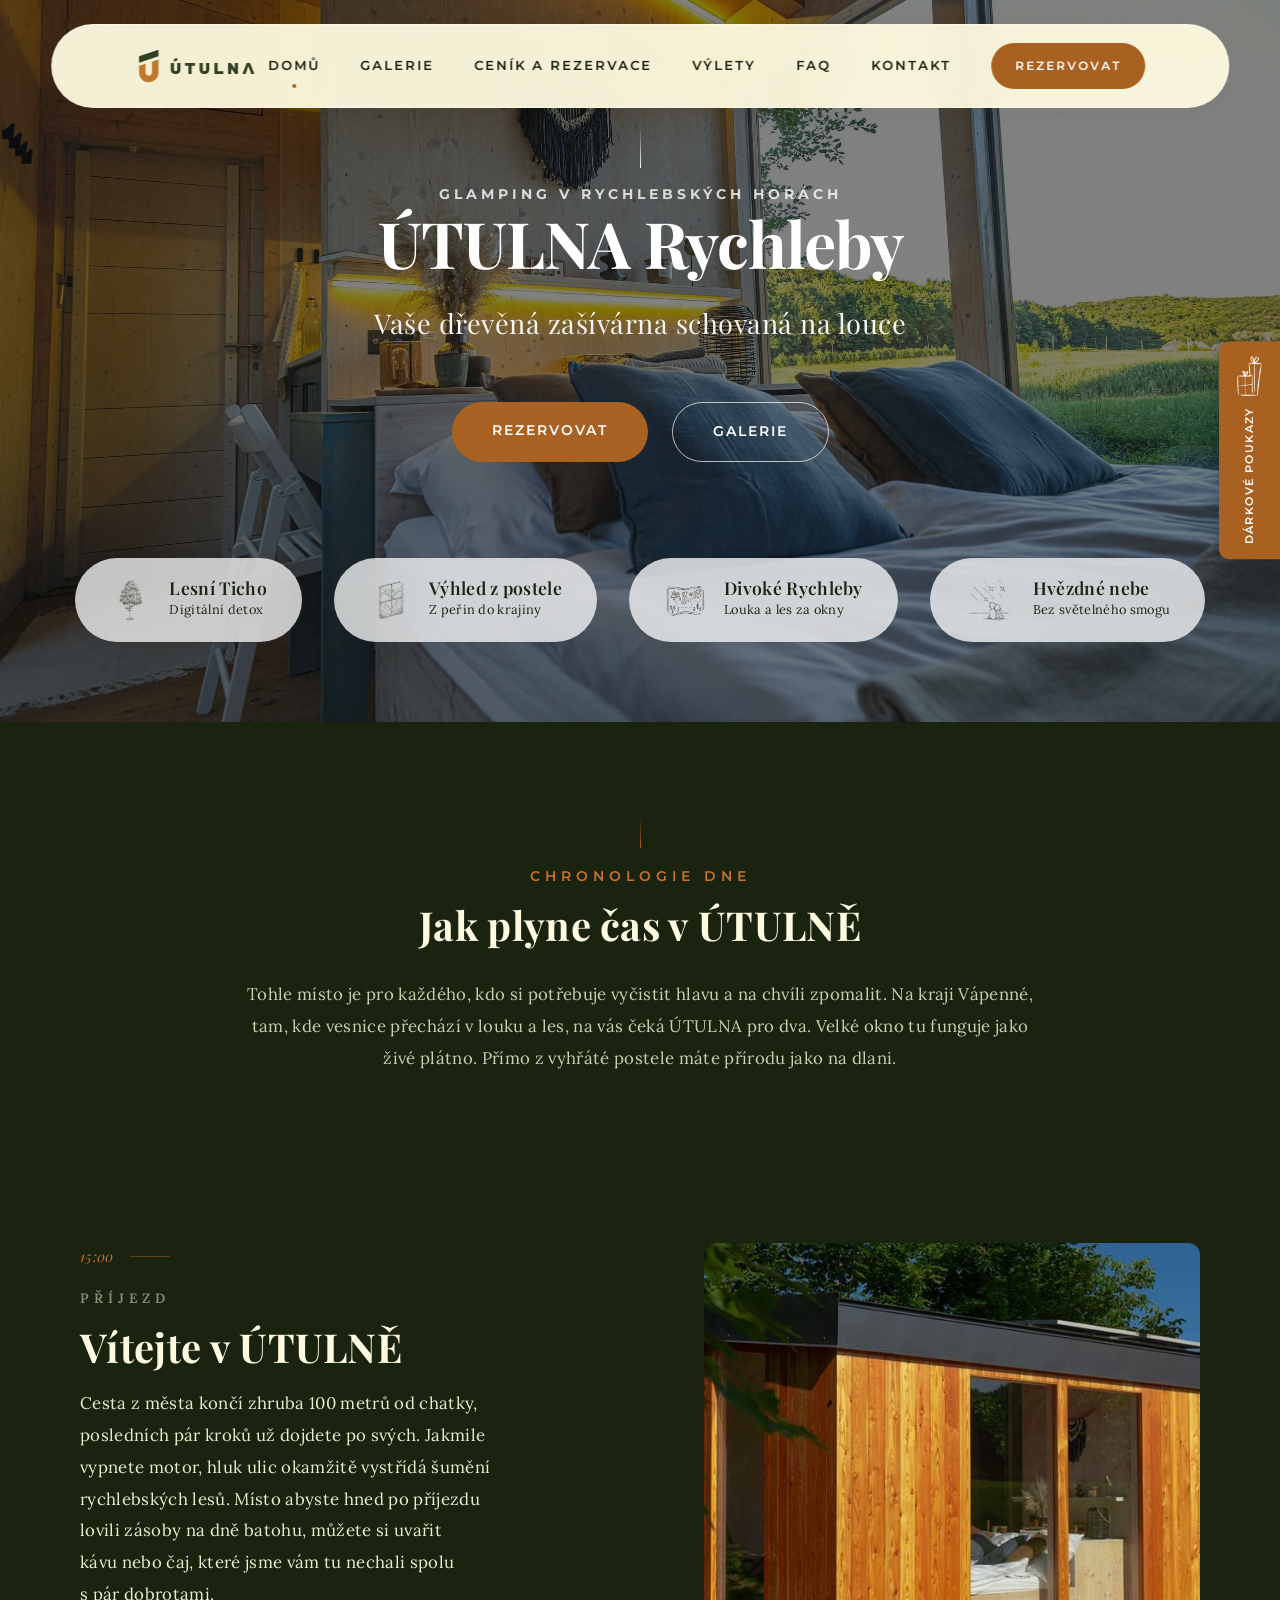
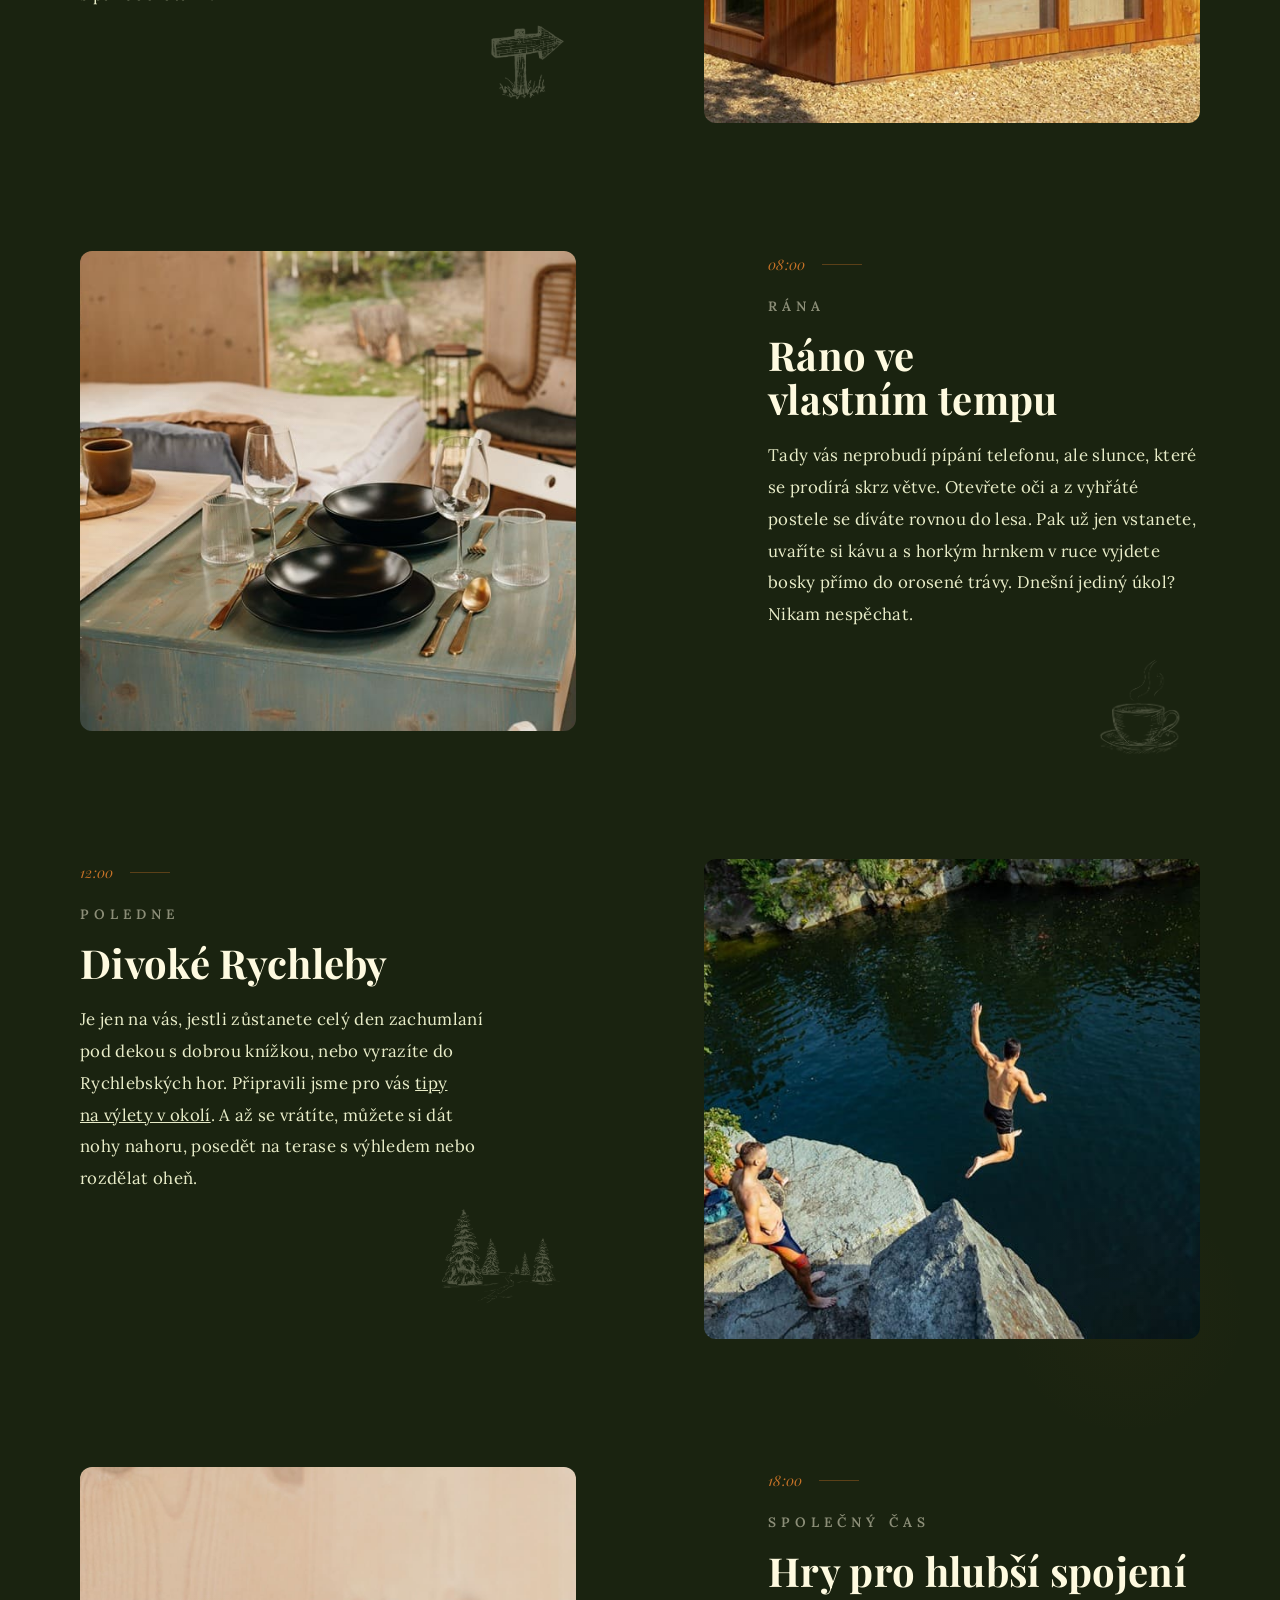
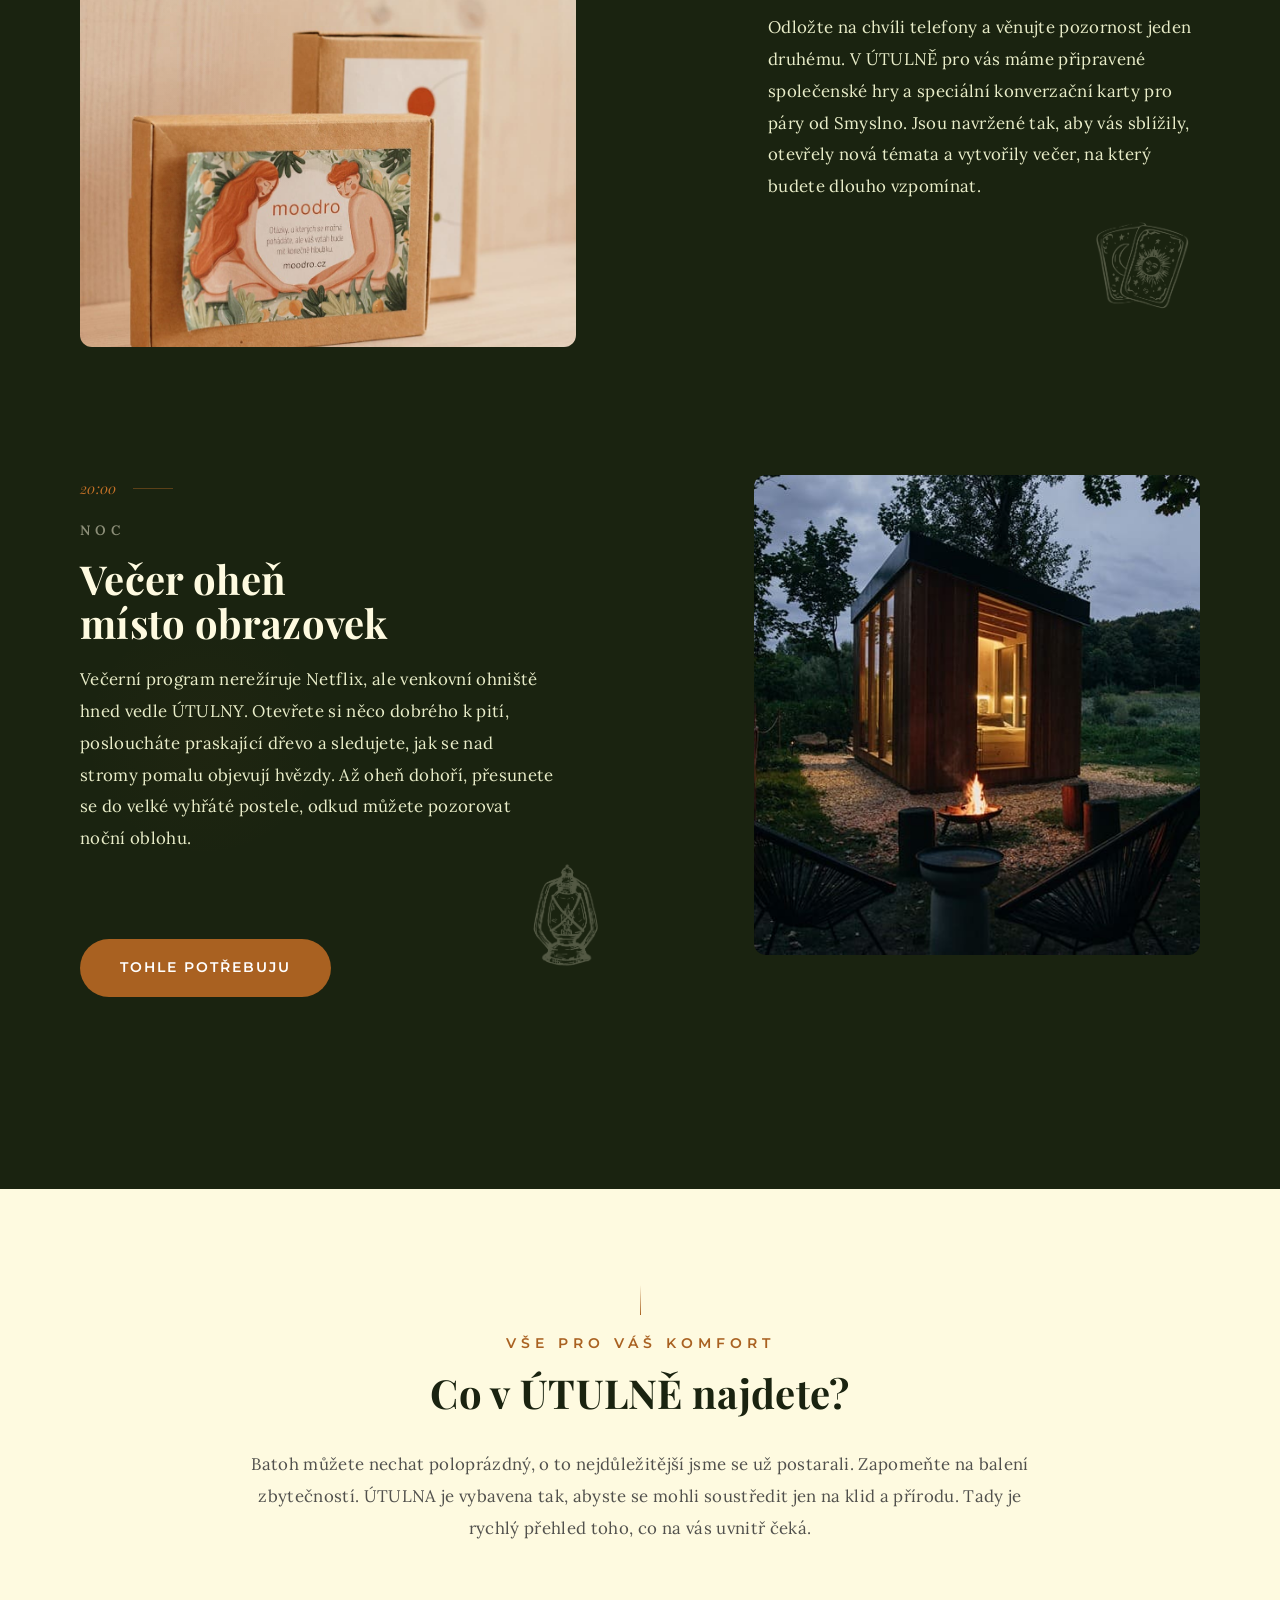
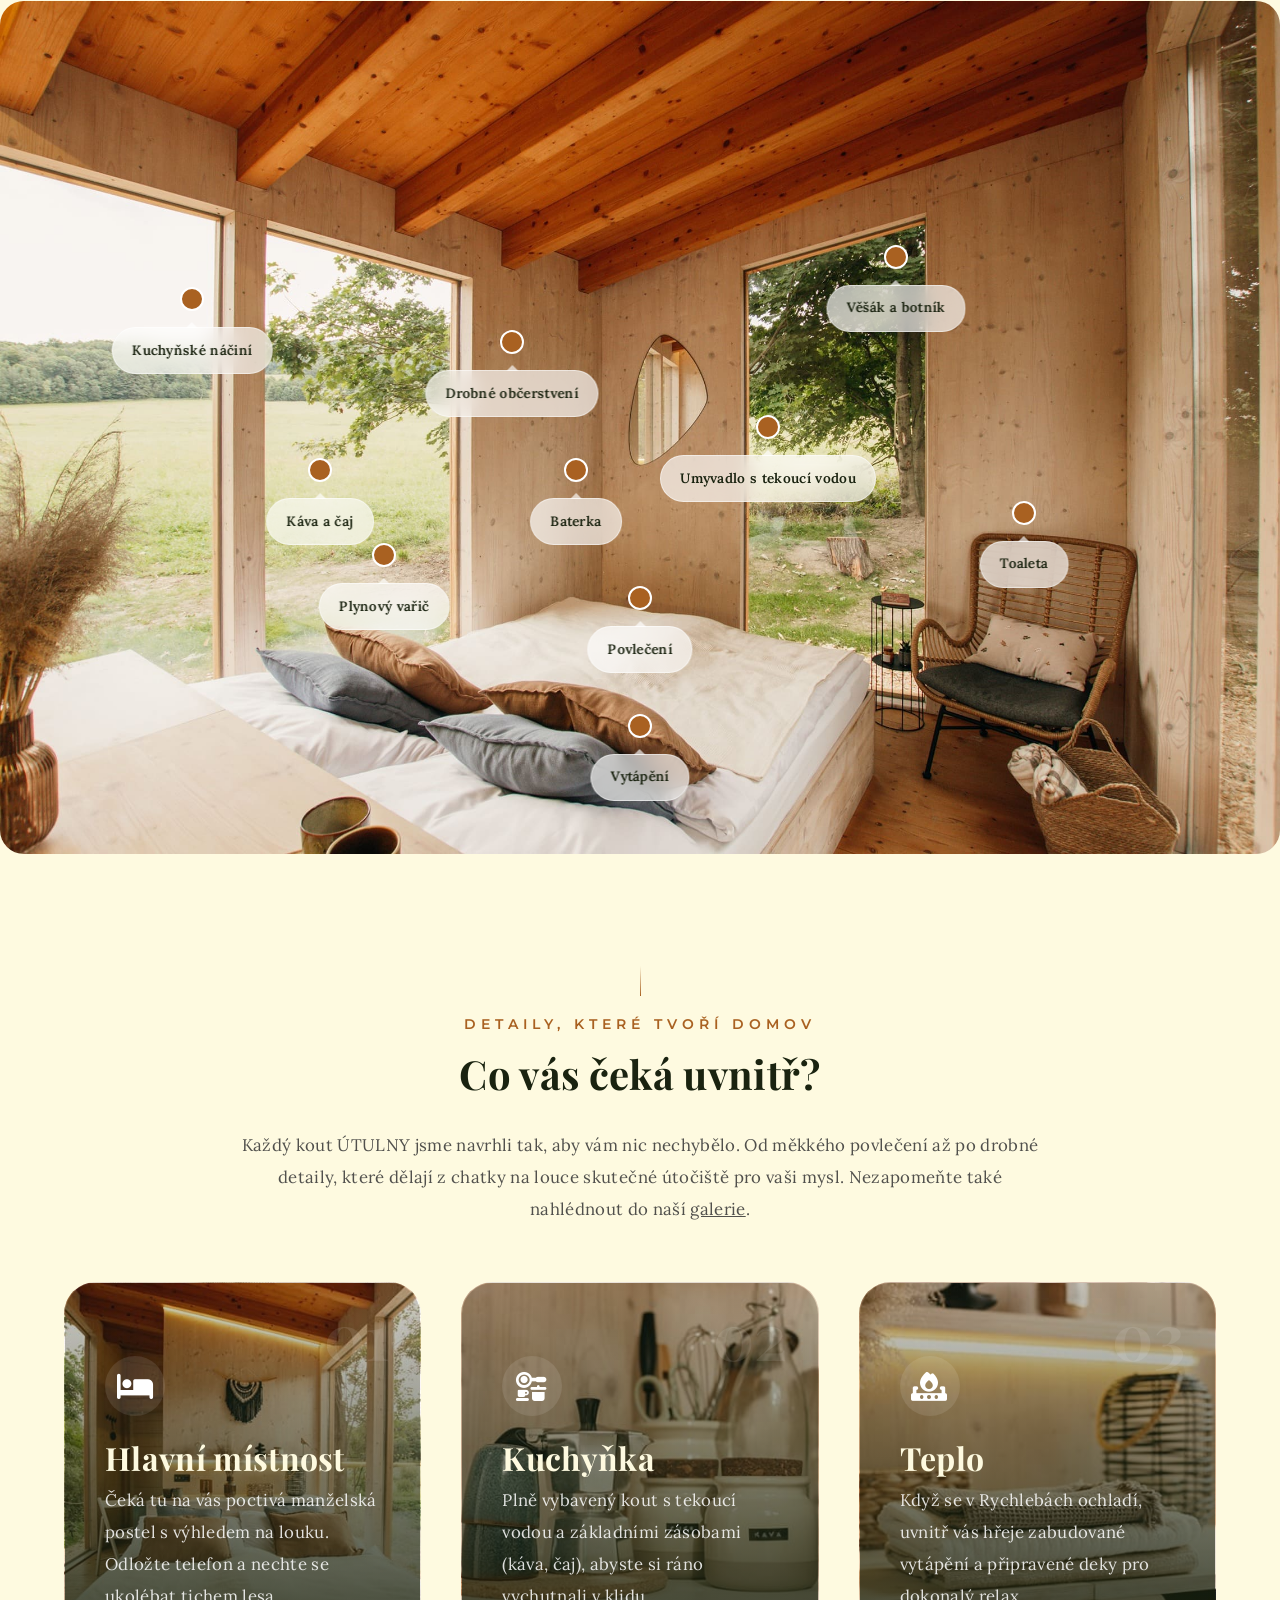
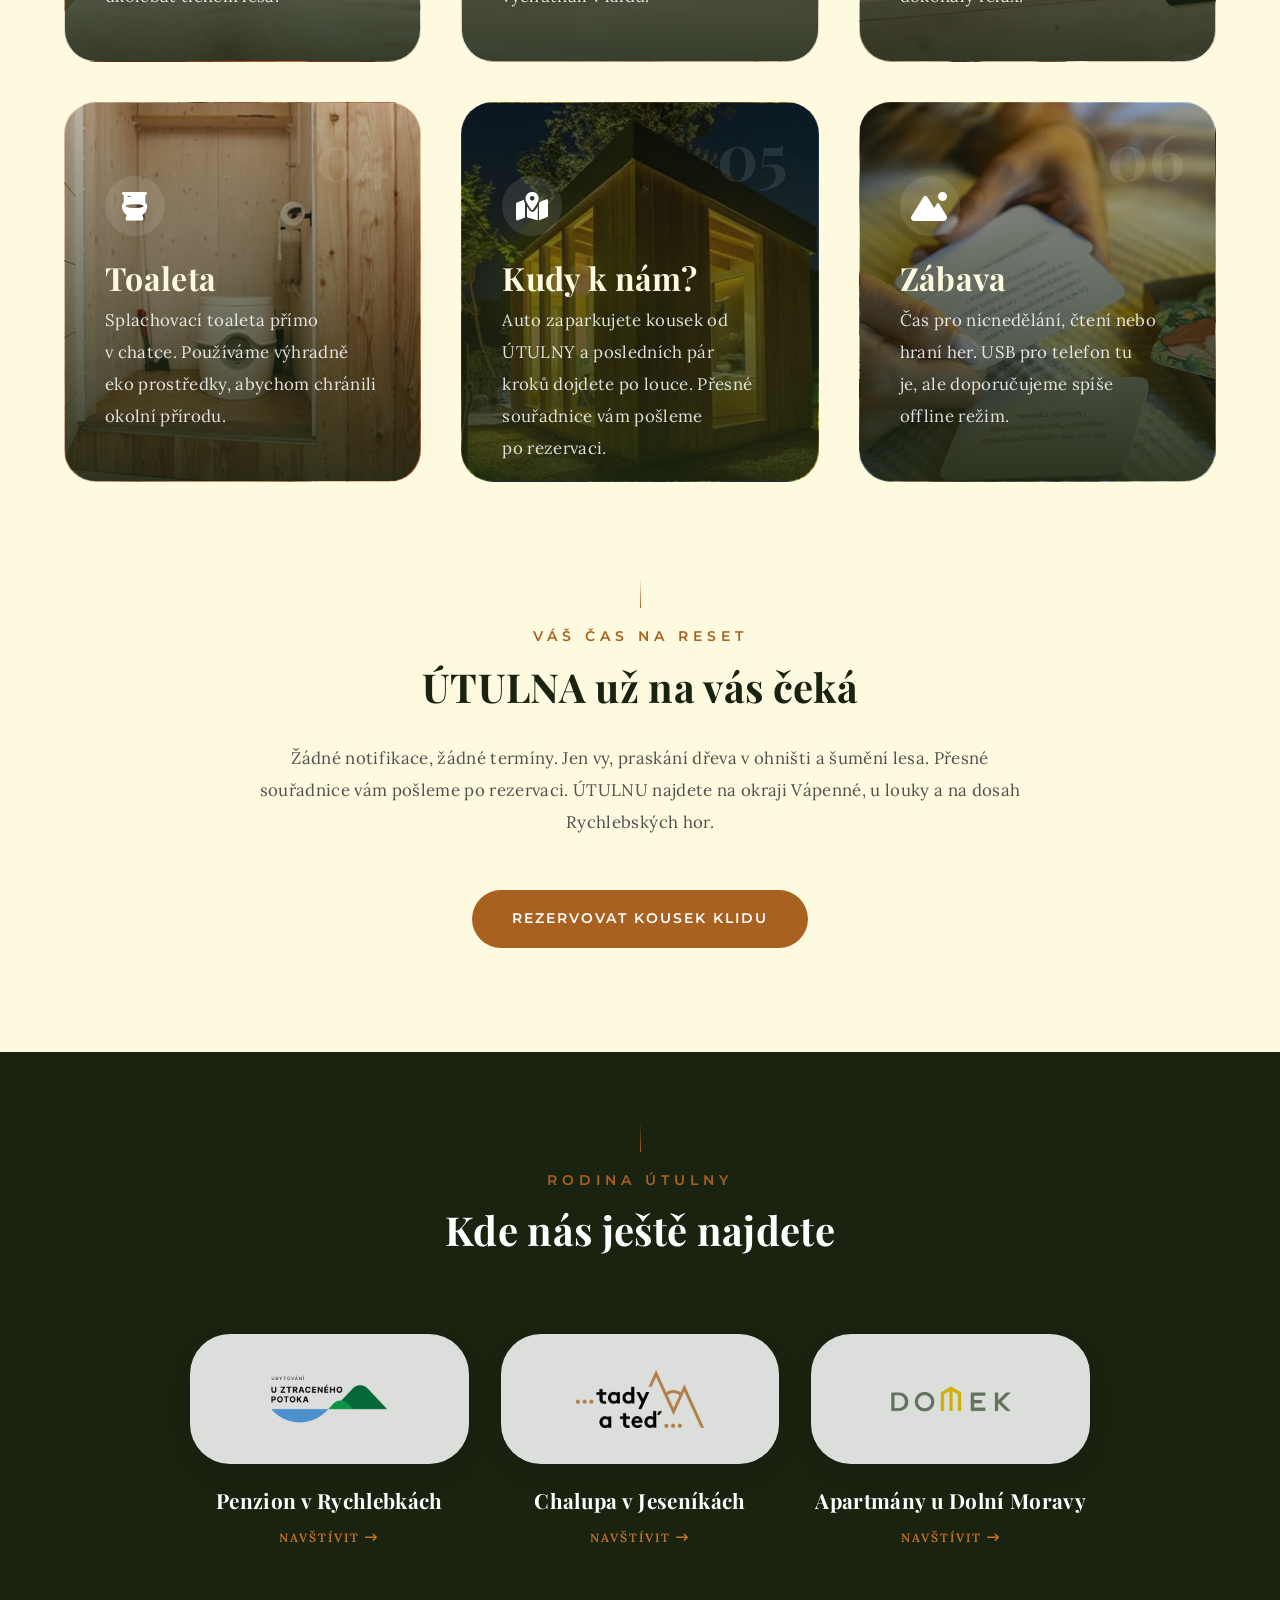
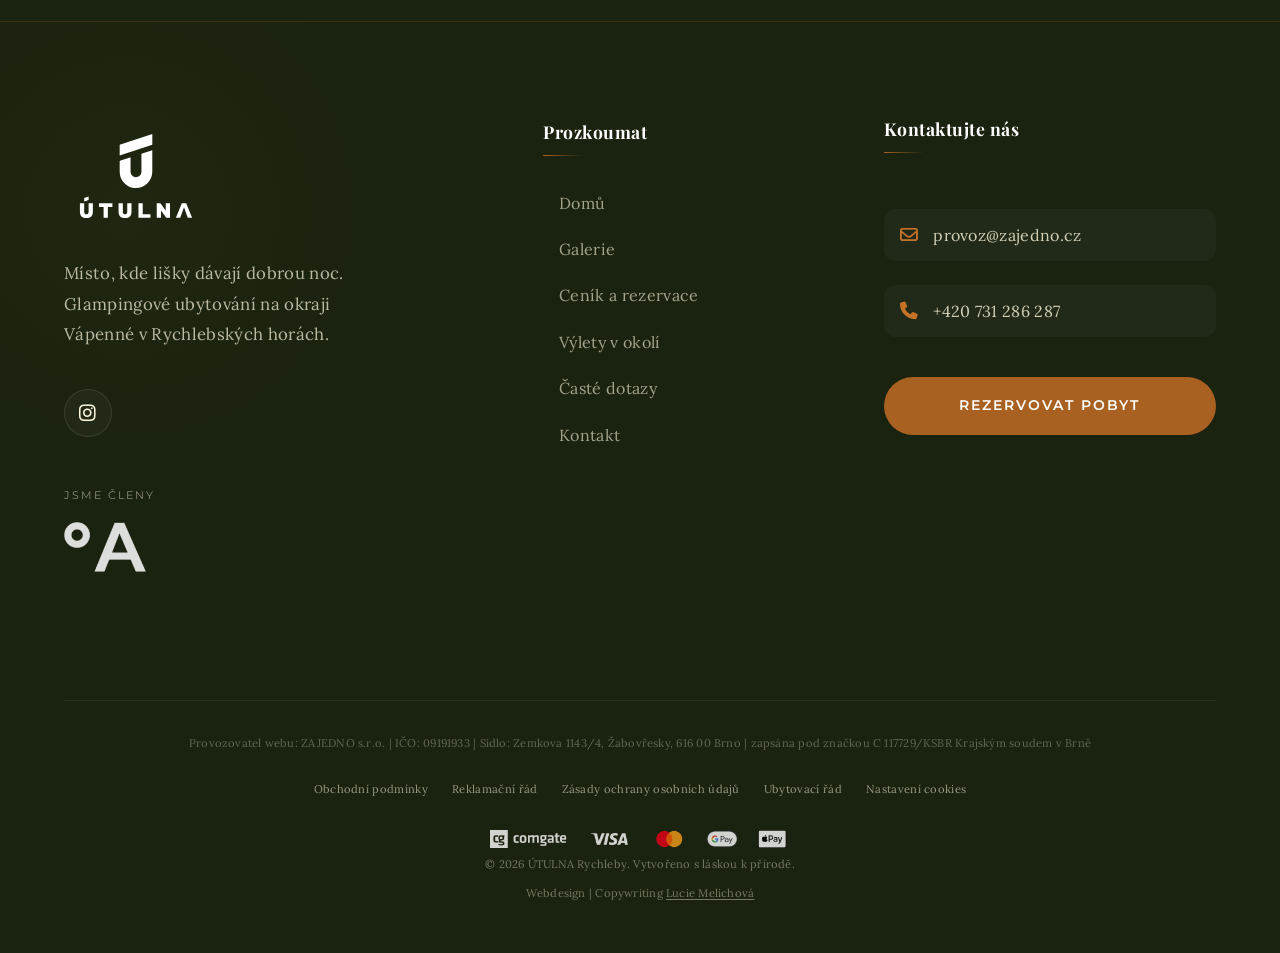
==== commit 22f93e89: "CY_GTM" ====
--- a/index.html
+++ b/index.html
@@ -4,9 +4,11 @@
 <head>
     <meta charset="UTF-8">
     <meta name="viewport" content="width=device-width, initial-scale=1.0">
+    <script src="js/consent-init.min.js?v=20261110"></script>
+    <script src="js/gtm.min.js?v=20261110"></script>
     <title>ÚTULNA Rychleby | Glamping v&nbsp;Rychlebských horách</title>
     <meta name="description"
-        content="Netradiční ubytování v Rychlebských horách. ÚTULNA schovaná na louce, bez notifikací, jen šumění lesa.">
+        content="Netradiční ubytování v Rychlebských horách. ÚTULNA na louce na okraji Vápenné, bez notifikací, jen šumění lesa.">
 
     <!-- Preconnect for external resources -->
     <link rel="preconnect" href="https://fonts.googleapis.com">
@@ -18,7 +20,6 @@
 
     <!-- Critical CSS - load synchronously -->
     <link rel="stylesheet" href="css/style.min.css?v=20261015b">
-    <link rel="stylesheet" href="css/cookie-banner.min.css?v=20261015b">
 
     <!-- Favicon -->
     <link rel="icon" type="image/svg+xml" href="favicon.svg">
@@ -40,10 +41,9 @@
     <meta property="og:type" content="website">
     <meta property="og:url" content="https://utulna-rychleby.cz/">
     <meta property="og:title" content="ÚTULNA Rychleby | Glamping v Rychlebských horách">
-    <meta property="og:description" content="Netradiční ubytování v Rychlebských horách. ÚTULNA schovaná na louce, bez notifikací, jen šumění lesa.">
+    <meta property="og:description" content="Netradiční ubytování v Rychlebských horách. ÚTULNA na louce na okraji Vápenné, bez notifikací, jen šumění lesa.">
     <meta property="og:image" content="https://utulna-rychleby.cz/Obrazky/nahled%20socialni%20site.jpg">
     <meta property="og:locale" content="cs_CZ">
-    <script src="js/consent-init.min.js"></script>
 
     <!-- Structured Data -->
     <script type="application/ld+json">
@@ -55,7 +55,7 @@
           "@id": "https://utulna-rychleby.cz/#website",
           "url": "https://utulna-rychleby.cz",
           "name": "ÚTULNA Rychleby",
-          "description": "Netradiční ubytování v Rychlebských horách. ÚTULNA schovaná na louce, bez notifikací, jen šumění lesa.",
+          "description": "Netradiční ubytování v Rychlebských horách. ÚTULNA na louce na okraji Vápenné, bez notifikací, jen šumění lesa.",
           "inLanguage": "cs"
         },
         {
@@ -112,6 +112,7 @@
 </head>
 
 <body>
+    <noscript><iframe src="https://www.googletagmanager.com/ns.html?id=GTM-5K8M2TVL" height="0" width="0" style="display:none;visibility:hidden"></iframe></noscript>
 
     <!-- Floating Voucher Side Tab -->
     <a href="darkove-poukazy.html" class="voucher-side-tab" aria-label="Dárkové poukazy">
@@ -565,6 +566,7 @@
                 <a href="dokumenty/reklamacni-rad.pdf" target="_blank" rel="noopener">Reklamační řád</a>
                 <a href="dokumenty/gdpr.pdf" target="_blank" rel="noopener">Zásady ochrany osobních údajů</a>
                 <a href="dokumenty/ubytovaci-rad.pdf" target="_blank" rel="noopener">Ubytovací řád</a>
+                <a href="#" class="cky-banner-element">Nastavení cookies</a>
             </div>
             <div class="footer-payment" style="margin-top: 1.5rem; display: flex; justify-content: center;">
                 <a href="https://www.comgate.cz/cz/platebni-brana" target="_blank" rel="noopener" style="display: block;">
@@ -577,7 +579,6 @@
     </footer>
 
     <script src="js/script.min.js" defer></script>
-    <script src="js/cookie-banner.min.js" defer></script>
 </body>
 
 </html>
